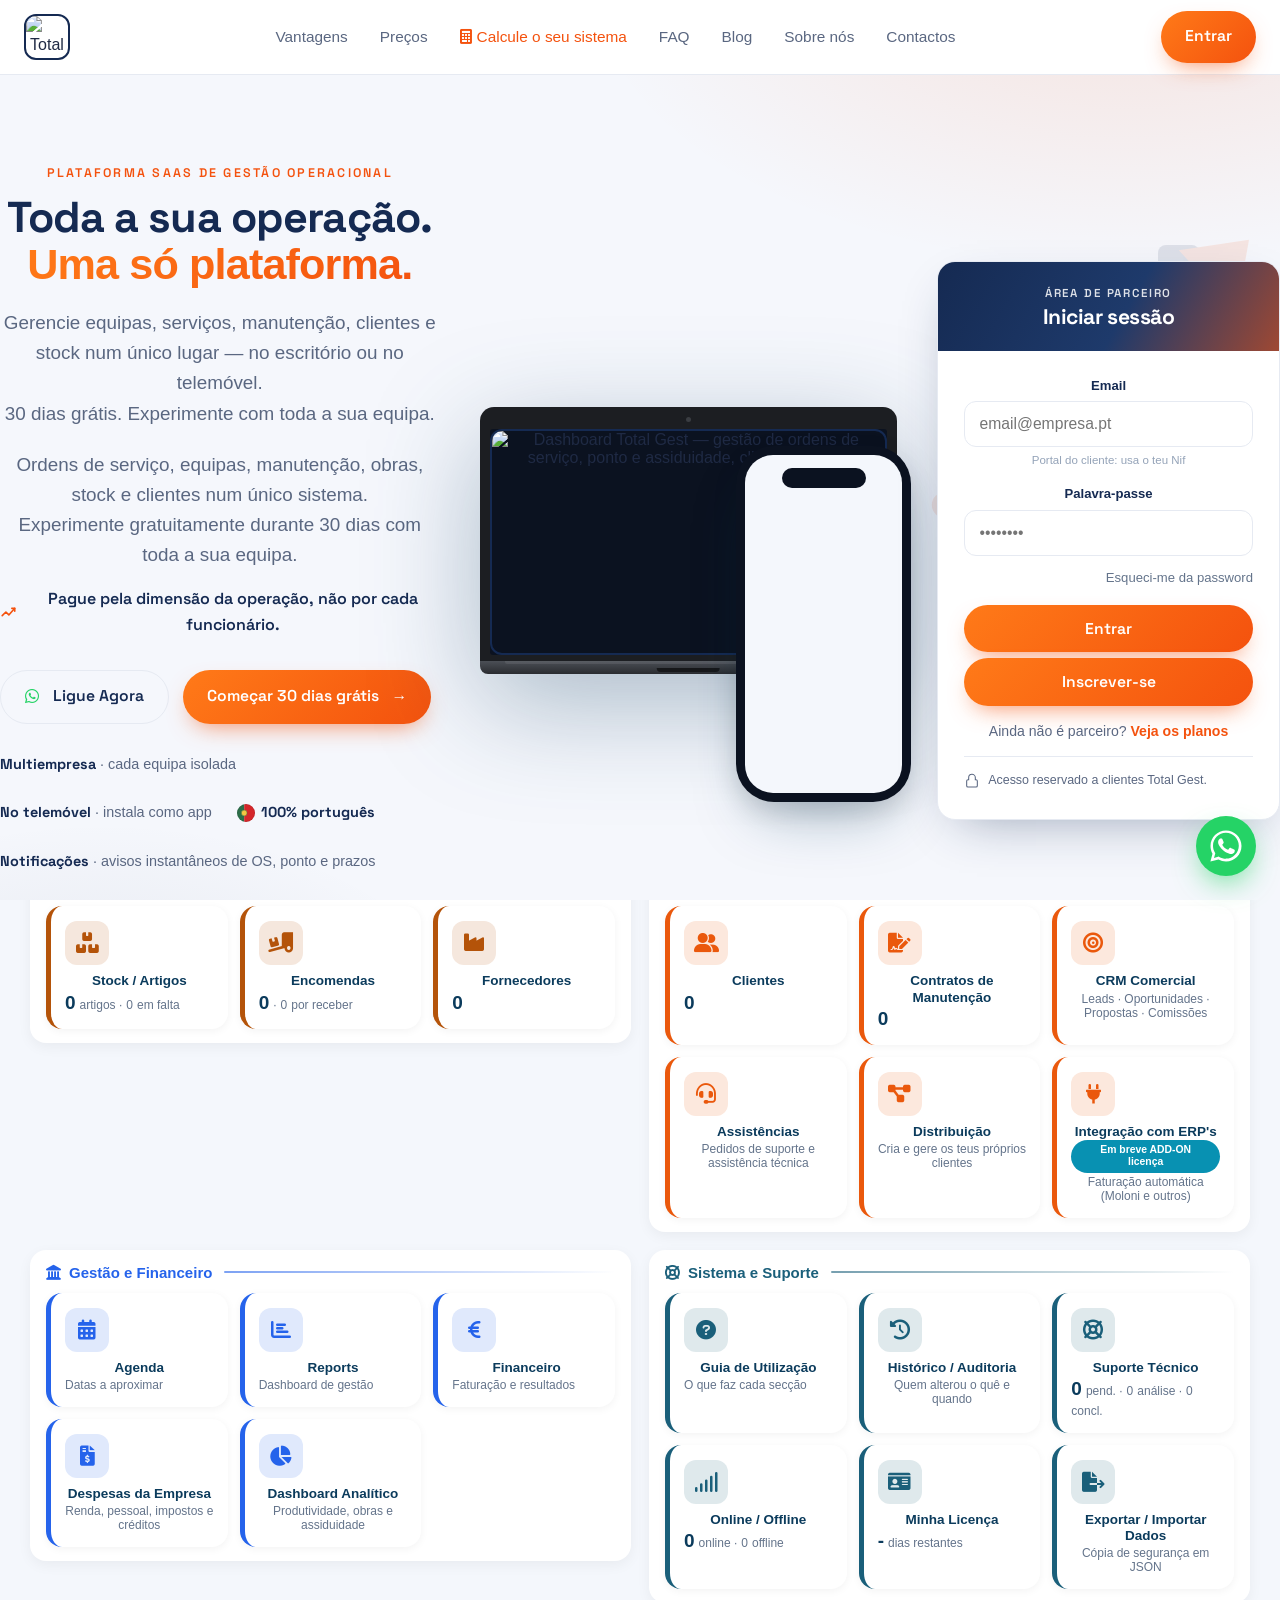
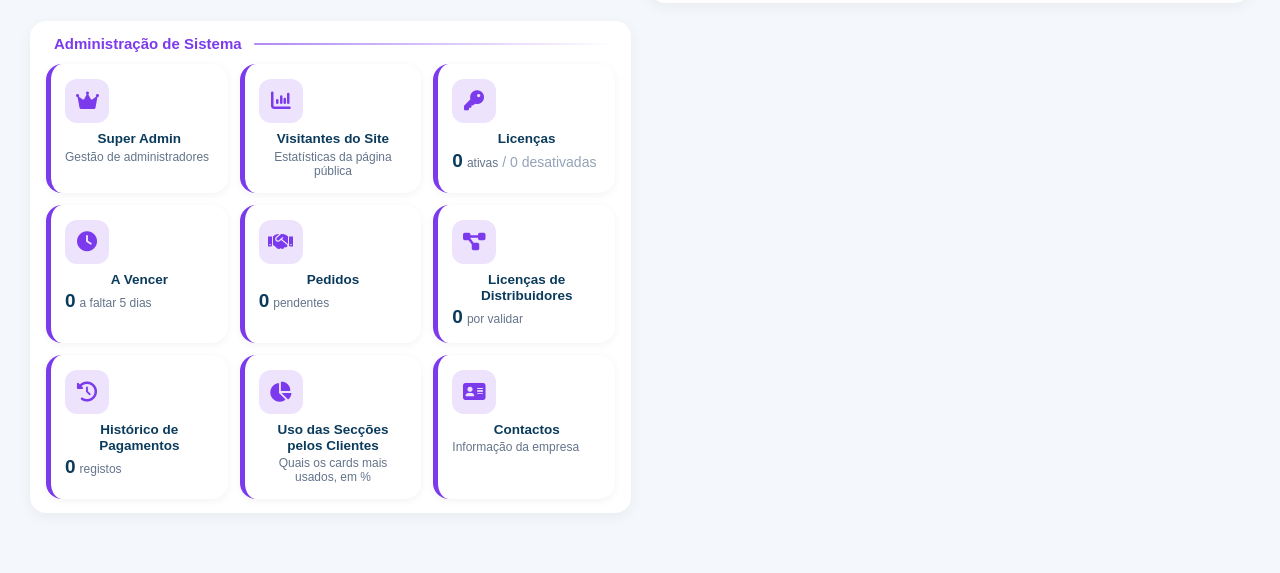
==== index.html @ 0ecab954 "Add files via upload" ====
<!DOCTYPE html>
<html lang="pt-PT">
<head>
    <meta charset="UTF-8" />
    <meta name="viewport" content="width=device-width, initial-scale=1.0, maximum-scale=1.0, viewport-fit=cover" />
    <title>Total Gest — Plataforma SaaS de Gestão Operacional | Field Service, Manutenção e CRM</title>
    <link rel="icon" type="image/png" href="[data-uri]">
    <meta name="description" content="Total Gest é a plataforma SaaS de gestão operacional feita para PME portuguesas de instalação, manutenção e assistência técnica: Field Service Management (ordens de serviço, agenda, GPS), manutenção de equipamentos, gestão de equipas, obras e stock, CRM comercial e Portal do Cliente — numa só plataforma, com preço por dimensão da operação, não por funcionário." />
    <meta name="robots" content="index, follow" />
    <meta name="author" content="Total Gest" />
    <link rel="canonical" href="https://www.totalgest.pt/" />

    <!-- Open Graph / Facebook, LinkedIn, WhatsApp -->
    <meta property="og:type" content="website" />
    <meta property="og:locale" content="pt_PT" />
    <meta property="og:url" content="https://www.totalgest.pt/" />
    <meta property="og:site_name" content="Total Gest" />
    <meta property="og:title" content="Total Gest — Plataforma SaaS de Gestão Operacional" />
    <meta property="og:description" content="Field Service Management, manutenção de equipamentos, equipas, obras e stock, CRM comercial e Portal do Cliente — 6 sistemas numa só plataforma. Pague pela dimensão da operação, não por cada funcionário." />
    <meta property="og:image" content="https://www.totalgest.pt/og-image.png" />
    <meta property="og:image:width" content="1200" />
    <meta property="og:image:height" content="630" />

    <!-- Twitter/X Card -->
    <meta name="twitter:card" content="summary_large_image" />
    <meta name="twitter:title" content="Total Gest — Plataforma SaaS de Gestão Operacional" />
    <meta name="twitter:description" content="Field Service, manutenção de equipamentos, equipas, obras e stock, CRM e Portal do Cliente — numa só plataforma. Pague pela dimensão da operação, não por cada funcionário." />
    <meta name="twitter:image" content="https://www.totalgest.pt/og-image.png" />

    <!-- Dados estruturados (Schema.org) para os motores de busca -->
    <script type="application/ld+json">
    {
        "@context": "https://schema.org",
        "@type": "SoftwareApplication",
        "name": "Total Gest",
        "applicationCategory": "BusinessApplication",
        "operatingSystem": "Web, Android, iOS",
        "description": "Software de gestão para empresas de instalação, segurança e manutenção: ordens de serviço, ponto e assiduidade, clientes e equipamentos, contratos de manutenção, gestão de frota e relatórios de especialidade SCIE.",
        "url": "https://www.totalgest.pt/",
        "offers": {
            "@type": "AggregateOffer",
            "priceCurrency": "EUR",
            "lowPrice": "0"
        },
        "inLanguage": "pt-PT"
    }
    </script>

    <!-- PWA (instalável no telemóvel) -->
    <link rel="manifest" href="manifest.json" />
    <meta name="theme-color" content="#152a52" />
    <meta name="mobile-web-app-capable" content="yes" />
    <meta name="apple-mobile-web-app-capable" content="yes" />
    <meta name="apple-mobile-web-app-status-bar-style" content="black-translucent" />
    <meta name="apple-mobile-web-app-title" content="Total Gest" />
    <link rel="apple-touch-icon" href="apple-touch-icon.png" />
    <link rel="stylesheet" href="https://cdnjs.cloudflare.com/ajax/libs/font-awesome/6.0.0-beta3/css/all.min.css" media="print" onload="this.media='all'" />
    <noscript><link rel="stylesheet" href="https://cdnjs.cloudflare.com/ajax/libs/font-awesome/6.0.0-beta3/css/all.min.css" /></noscript>
    <link rel="stylesheet" href="styles.css" />

<link rel="preconnect" href="https://fonts.googleapis.com"><link rel="preconnect" href="https://fonts.gstatic.com" crossorigin><link href="https://fonts.googleapis.com/css2?family=Space+Grotesk:wght@500;600;700&family=Inter:wght@400;500;600;700&family=JetBrains+Mono:wght@500;600;700&display=swap" rel="stylesheet">
<style>
    /* Reforço de contraste + acordeão para o menu lateral do layout "Total Gest Foco" —
       sobrepõe-se ao styles.css (não temos esse ficheiro aqui, por isso fica embutido). */
    #tgSidebarNav .tg-nav-item,
    #tgSidebarNav .tg-nav-grupo-btn {
        color: #1e293b !important;
        font-weight: 600 !important;
    }
    #tgSidebarNav .tg-nav-item i,
    #tgSidebarNav .tg-nav-grupo-btn i:not(.chev) {
        color: #334155 !important;
    }
    #tgSidebarNav .tg-nav-item.ativo,
    #tgSidebarNav .tg-nav-grupo-btn.ativo {
        color: #f4520e !important;
    }
    #tgSidebarNav .tg-nav-item.ativo i,
    #tgSidebarNav .tg-nav-grupo-btn.ativo i:not(.chev) {
        color: #f4520e !important;
    }
    #tgSidebarNav .tg-nav-grupo-btn { width: 100%; text-align: left; background: none; border: none; cursor: pointer; display: flex; align-items: center; gap: 10px; }
    #tgSidebarNav .tg-nav-grupo-btn .chev { margin-left: auto; font-size: .75rem; color: #94a3b8 !important; transition: transform .15s; }
    #tgSidebarNav .tg-nav-grupo-btn.aberto .chev { transform: rotate(90deg); }
    #tgSidebarNav .tg-nav-submenu {
        max-height: 0;
        overflow: hidden;
        transition: max-height .2s ease;
    }
    #tgSidebarNav .tg-nav-submenu.aberto { max-height: 800px; }
    #tgSidebarNav .tg-nav-submenu .tg-nav-item {
        padding-left: 34px !important;
        font-weight: 500 !important;
        font-size: .92em;
    }

    /* =====================================================================
       TOTAL GEST AURORA — layout moderno de raiz (terceira opção de layout)
       Paleta: fundo quase-preto com gradiente violeta→ciano, cartões em vidro
       fosco, acentos coloridos por grupo. Reutiliza a mesma estrutura de
       dados/menus do layout "Foco" — só muda a pele visual.
       ===================================================================== */
    body.tg-layout-aurora {
        --aur-bg: #0b0d17;
        --aur-bg2: #121524;
        --aur-card: rgba(255,255,255,.045);
        --aur-card-border: rgba(255,255,255,.09);
        --aur-texto: #e7e9f5;
        --aur-texto-soft: #9296b8;
        --aur-violeta: #7c5cff;
        --aur-ciano: #22d3ee;
        --aur-rosa: #ff5da2;
        --aur-laranja: #ff8a3d;
        --aur-verde: #34e3b4;
        background: var(--aur-bg) !important;
    }
    body.tg-layout-aurora #tgSidebar {
        background: linear-gradient(180deg, var(--aur-bg2), var(--aur-bg)) !important;
        border-right: 1px solid rgba(255,255,255,.06) !important;
    }
    body.tg-layout-aurora .tg-side-brand { border-bottom: 1px solid rgba(255,255,255,.06) !important; }
    body.tg-layout-aurora #tgSidebarToggle { color: var(--aur-texto-soft) !important; background: rgba(255,255,255,.06) !important; }
    body.tg-layout-aurora #tgSidebarNav .tg-nav-item,
    body.tg-layout-aurora #tgSidebarNav .tg-nav-grupo-btn {
        color: var(--aur-texto) !important;
        border-radius: 10px !important;
        margin: 2px 8px !important;
        transition: background .15s, color .15s;
    }
    body.tg-layout-aurora #tgSidebarNav .tg-nav-item i,
    body.tg-layout-aurora #tgSidebarNav .tg-nav-grupo-btn i:not(.chev) { color: var(--aur-texto-soft) !important; }
    body.tg-layout-aurora #tgSidebarNav .tg-nav-item:hover,
    body.tg-layout-aurora #tgSidebarNav .tg-nav-grupo-btn:hover { background: rgba(124,92,255,.12) !important; }
    body.tg-layout-aurora #tgSidebarNav .tg-nav-item.ativo,
    body.tg-layout-aurora #tgSidebarNav .tg-nav-grupo-btn.ativo {
        background: linear-gradient(90deg, rgba(124,92,255,.28), rgba(34,211,238,.14)) !important;
        color: #fff !important;
        box-shadow: inset 3px 0 0 var(--aur-ciano);
    }
    body.tg-layout-aurora #tgSidebarNav .tg-nav-item.ativo i,
    body.tg-layout-aurora #tgSidebarNav .tg-nav-grupo-btn.ativo i:not(.chev) { color: var(--aur-ciano) !important; }
    body.tg-layout-aurora #tgSidebarNav .tg-nav-group { color: var(--aur-texto-soft) !important; }
    body.tg-layout-aurora .tg-side-foot { color: var(--aur-texto-soft) !important; border-top: 1px solid rgba(255,255,255,.06) !important; }

    body.tg-layout-aurora .header {
        background: rgba(18,21,36,.7) !important;
        backdrop-filter: blur(14px);
        border-bottom: 1px solid rgba(255,255,255,.06) !important;
        color: var(--aur-texto) !important;
    }
    body.tg-layout-aurora #headerNomeEmpresa,
    body.tg-layout-aurora .tg-breadcrumb,
    body.tg-layout-aurora .header-title .sub { color: var(--aur-texto) !important; }
    body.tg-layout-aurora #userDisplay { color: var(--aur-texto) !important; }
    body.tg-layout-aurora .btn-sino { background: rgba(255,255,255,.07) !important; color: var(--aur-texto) !important; }

    body.tg-layout-aurora .cards-grid,
    body.tg-layout-aurora #tgHome { background: transparent !important; }
    body.tg-layout-aurora .grupo-header h3 { color: var(--aur-texto) !important; }
    body.tg-layout-aurora .grupo-header .linha { background: linear-gradient(90deg, var(--aur-violeta), transparent) !important; }
    body.tg-layout-aurora .card-principal {
        background: var(--aur-card) !important;
        border: 1px solid var(--aur-card-border) !important;
        border-radius: 18px !important;
        backdrop-filter: blur(10px);
        box-shadow: 0 8px 30px rgba(0,0,0,.25) !important;
        transition: transform .15s, border-color .15s, box-shadow .15s;
    }
    body.tg-layout-aurora .card-principal:hover {
        transform: translateY(-3px);
        border-color: rgba(124,92,255,.5) !important;
        box-shadow: 0 14px 36px rgba(124,92,255,.18) !important;
    }
    body.tg-layout-aurora .card-principal .info h3 { color: var(--aur-texto) !important; }
    body.tg-layout-aurora .card-principal .info p { color: var(--aur-texto-soft) !important; }
    body.tg-layout-aurora .card-principal .icon {
        background: linear-gradient(135deg, var(--aur-violeta), var(--aur-ciano)) !important;
        color: #fff !important;
        box-shadow: 0 6px 18px rgba(124,92,255,.35);
    }
    /* Cada grupo recebe um acento de cor diferente no ícone, para se distinguir de relance. */
    body.tg-layout-aurora .grupo-cards[data-grupo="equipa"] .card-principal .icon { background: linear-gradient(135deg, var(--aur-violeta), #a78bfa) !important; }
    body.tg-layout-aurora .grupo-cards[data-grupo="obras"] .card-principal .icon,
    body.tg-layout-aurora .grupo-cards[data-grupo="servicos"] .card-principal .icon { background: linear-gradient(135deg, var(--aur-ciano), #06b6d4) !important; }
    body.tg-layout-aurora .grupo-cards[data-grupo="frota"] .card-principal .icon { background: linear-gradient(135deg, var(--aur-laranja), #fbbf24) !important; }
    body.tg-layout-aurora .grupo-cards[data-grupo="armazem"] .card-principal .icon { background: linear-gradient(135deg, var(--aur-verde), #10b981) !important; }
    body.tg-layout-aurora .grupo-cards[data-grupo="comercial"] .card-principal .icon { background: linear-gradient(135deg, var(--aur-rosa), #f472b6) !important; }
    body.tg-layout-aurora .grupo-cards[data-grupo="sistema"] .card-principal .icon { background: linear-gradient(135deg, #64748b, #334155) !important; }
    body.tg-layout-aurora .card-principal .count { color: var(--aur-ciano) !important; }

    body.tg-layout-aurora .home-kpis > * {
        background: var(--aur-card) !important;
        border: 1px solid var(--aur-card-border) !important;
        border-radius: 16px !important;
        color: var(--aur-texto) !important;
        backdrop-filter: blur(10px);
    }
    body.tg-layout-aurora .section-container {
        background: var(--aur-card) !important;
        border: 1px solid var(--aur-card-border) !important;
        border-radius: 18px !important;
        color: var(--aur-texto) !important;
        backdrop-filter: blur(10px);
    }
    body.tg-layout-aurora .section-header h2 { color: var(--aur-texto) !important; }
    body.tg-layout-aurora table { color: var(--aur-texto) !important; }
    body.tg-layout-aurora th { color: var(--aur-texto-soft) !important; border-color: rgba(255,255,255,.08) !important; }
    body.tg-layout-aurora td { border-color: rgba(255,255,255,.06) !important; }
    body.tg-layout-aurora input, body.tg-layout-aurora select, body.tg-layout-aurora textarea {
        background: rgba(255,255,255,.05) !important;
        border: 1px solid rgba(255,255,255,.12) !important;
        color: var(--aur-texto) !important;
    }
    body.tg-layout-aurora .btn-primary,
    body.tg-layout-aurora .btn-orange {
        background: linear-gradient(135deg, var(--aur-violeta), var(--aur-ciano)) !important;
        border: none !important;
        box-shadow: 0 6px 18px rgba(124,92,255,.35) !important;
    }
</style>
</head>
<body>
<div id="tg-landing">
<a class="wa-float" href="https://wa.me/351939373322?text=Ol%C3%A1!%20Gostava%20de%20saber%20mais%20sobre%20o%20Total%20Gest." target="_blank" rel="noopener" aria-label="Falar no WhatsApp"><svg viewBox="0 0 32 32" fill="#fff"><path d="M16 .4C7.4.4.5 7.3.5 15.9c0 2.8.7 5.4 2 7.8L.4 31.6l8.1-2.1c2.3 1.2 4.8 1.9 7.5 1.9 8.6 0 15.5-6.9 15.5-15.5S24.6.4 16 .4zm0 28.3c-2.4 0-4.7-.6-6.7-1.8l-.5-.3-4.8 1.3 1.3-4.7-.3-.5c-1.3-2.1-2-4.5-2-7 0-7.1 5.8-12.9 12.9-12.9s12.9 5.8 12.9 12.9-5.8 12.9-12.9 12.9zm7.1-9.6c-.4-.2-2.3-1.1-2.6-1.3-.4-.1-.6-.2-.9.2-.3.4-1 1.3-1.2 1.5-.2.2-.4.3-.8.1-.4-.2-1.6-.6-3.1-1.9-1.1-1-1.9-2.3-2.1-2.7-.2-.4 0-.6.2-.8.2-.2.4-.4.6-.7.2-.2.3-.4.4-.7.1-.3.1-.5 0-.7-.1-.2-.9-2.2-1.3-3-.3-.8-.7-.7-.9-.7h-.8c-.3 0-.7.1-1.1.5-.4.4-1.4 1.4-1.4 3.4s1.5 3.9 1.7 4.2c.2.3 2.9 4.5 7.1 6.3 1 .4 1.8.7 2.4.9 1 .3 1.9.3 2.6.2.8-.1 2.3-1 2.6-1.9.3-.9.3-1.7.2-1.9-.1-.2-.3-.3-.7-.5z"/></svg></a>
<!-- NAV -->
<header class="nav">
  <div class="wrap nav-in">
    <a class="brand" href="#tg-top"><img id="tg-logo-master" src="logo-totalgest.png" alt="Total Gest" width="300" height="300" /></a>
    <nav class="nav-links">
      <a href="#tg-vantagens">Vantagens</a>
      <a href="#tg-precos">Preços</a>
      <a href="#" onclick="abrirWizardCalc();return false;" style="color:var(--orange);"><i class="fas fa-calculator" style="margin-right:5px;"></i>Calcule o seu sistema</a>
      <a href="#tg-faq">FAQ</a>
      <a href="/blog/">Blog</a>
      <a href="#tg-sobre">Sobre nós</a>
      <a href="#tg-contactos">Contactos</a>
    </nav>
    <div class="nav-cta">
      <a class="btn btn-orange" href="#tg-entrar">Entrar</a>
    </div>
  </div>
</header>

<!-- HERO -->
<section class="hero" id="tg-top" style="padding:0">
  <svg class="motif" viewBox="0 0 200 200" fill="none" aria-hidden="true">
    <rect x="78" y="96" width="16" height="54" rx="3" fill="#152a52"/>
    <rect x="104" y="74" width="16" height="76" rx="3" fill="#152a52"/>
    <rect x="130" y="50" width="16" height="100" rx="3" fill="#152a52"/>
    <path d="M48 150 C 80 150, 120 120, 158 60" stroke="#f4520e" stroke-width="10" stroke-linecap="round"/>
    <path d="M138 52 L165 48 L160 76 Z" fill="#f4520e"/>
  </svg>
  <div class="wrap hero-grid">
    <div>
      <span class="eyebrow" style="display:inline-block;margin-bottom:10px;">Plataforma SaaS de Gestão Operacional</span>
      <h1 style="font-size:clamp(1.8rem,3.6vw,2.7rem);">Toda a sua operação. <span class="accent">Uma só plataforma.</span></h1>
      <p class="lead">Gerencie equipas, serviços, manutenção, clientes e stock num único lugar — no escritório ou no telemóvel.<br>30 dias grátis. Experimente com toda a sua equipa.</p>
      <p class="lead">Ordens de serviço, equipas, manutenção, obras, stock e clientes num único sistema.<br>Experimente gratuitamente durante 30 dias com toda a sua equipa.</p>
      <div class="tagline">
        <svg viewBox="0 0 24 24" fill="none"><path d="M3 17l5-5 4 4 8-9" stroke="#f4520e" stroke-width="2.2" stroke-linecap="round" stroke-linejoin="round"/><path d="M16 7h4v4" stroke="#f4520e" stroke-width="2.2" stroke-linecap="round" stroke-linejoin="round"/></svg>
        Pague pela dimensão da operação, não por cada funcionário.
      </div>
      <div class="hero-cta">
        <a class="btn btn-ghost" href="https://wa.me/351939373322?text=Ol%C3%A1%2C%20quero%20saber%20mais%20sobre%20o%20Total%20Gest" target="_blank" rel="noopener" onclick="_tgRegistarEvento('clique_cta','whatsapp')"><i class="fab fa-whatsapp" style="color:#25D366;margin-right:6px;"></i> Ligue Agora</a>
        <a class="btn btn-orange" href="#" onclick="_tgRegistarEvento('clique_cta','hero');abrirModalSignup();return false;">Começar 30 dias grátis <span style="margin-left:4px;">→</span></a>
      </div>
      <div class="hero-trust">
        <span><b>Multiempresa</b> · cada equipa isolada</span>
        <span><b>No telemóvel</b> · instala como app</span>
        <span style="display:inline-flex;align-items:center;gap:6px;">
          <svg width="18" height="18" viewBox="0 0 20 20" style="flex-shrink:0;" aria-hidden="true">
            <defs><clipPath id="ptFlagClip"><circle cx="10" cy="10" r="10"/></clipPath></defs>
            <g clip-path="url(#ptFlagClip)">
              <rect x="0" y="0" width="8" height="20" fill="#2C6E49"/>
              <rect x="8" y="0" width="12" height="20" fill="#D4262A"/>
              <circle cx="8" cy="10" r="3.2" fill="#F4C542" stroke="#2C6E49" stroke-width=".5"/>
            </g>
            <circle cx="10" cy="10" r="9.6" fill="none" stroke="rgba(0,0,0,.12)" stroke-width=".8"/>
          </svg>
          <b>100% português</b>
        </span>
        <span><b>Notificações</b> · avisos instantâneos de OS, ponto e prazos</span>
        <span><b>Sem compromisso</b></span>
        <span><b>Sem cartão de crédito</b></span>
      </div>
    </div>

    <!-- MOCKUP: desktop + telemóvel sobreposto -->
    <div class="stage-mockup-wrap">
      <div class="mac-mockup">
        <div class="mac-screen-bezel">
          <div class="mac-camera"></div>
          <div class="mac-screen">
            <img src="dashboard-mockup.jpg" alt="Dashboard Total Gest — gestão de ordens de serviço, ponto e assiduidade, clientes e SCIE" width="1800" height="1015" fetchpriority="high" style="width:100%;height:auto;display:block;" />
          </div>
        </div>
        <div class="mac-base"></div>
      </div>
      <div class="phone-mockup-wrap">
        <div class="phone-mockup">
          <div class="phone-screen">
            <img src="hero-demo-mobile.jpg" alt="Total Gest — app de gestão para equipas técnicas, ecrã 'O Meu Dia'" title="Total Gest — app de gestão para equipas técnicas" width="320" height="693" fetchpriority="high" style="width:100%;height:100%;object-fit:cover;display:block;" onerror="this.parentElement.classList.add('img-fallback');this.remove();" />
          </div>
        </div>
      </div>
    </div>

    <!-- LOGIN CARD -->
    <form class="login-card" id="tg-entrar" onsubmit="return loginLanding(event)">
      <div class="login-head">
        <div class="k">Área de parceiro</div>
        <h3>Iniciar sessão</h3>
      </div>
      <div class="login-body">
        <div class="field">
          <label for="loginEmail">Email</label>
          <input id="landEmail" type="text" placeholder="email@empresa.pt" autocomplete="off" required />
          <div style="font-size:.72rem;color:#94a3b8;margin-top:4px;">Portal do cliente: usa o teu Nif</div>
        </div>
        <div class="field">
          <label for="loginSenha">Palavra-passe</label>
          <input id="landSenha" type="password" placeholder="••••••••" autocomplete="current-password" required />
        </div>
        <div style="text-align:right;margin:-6px 0 10px;">
          <a href="#" onclick="esqueciPassword(); return false;" style="font-size:.82rem;color:#64748b;">Esqueci-me da password</a>
        </div>
        <button class="btn btn-orange" type="submit">Entrar</button>
        <button type="button" class="btn btn-orange" onclick="_tgRegistarEvento('clique_cta','login_card');abrirModalSignup();">Inscrever-se</button>
        <p class="login-foot">Ainda não é parceiro? <a href="#tg-precos">Veja os planos</a></p>
        <div class="login-note">
          <svg viewBox="0 0 24 24" fill="none" width="16" height="16"><path d="M12 2a5 5 0 00-5 5v3H6a2 2 0 00-2 2v7a2 2 0 002 2h12a2 2 0 002-2v-7a2 2 0 00-2-2h-1V7a5 5 0 00-5-5z" stroke="#5a6781" stroke-width="1.6"/></svg>
          Acesso reservado a clientes Total Gest.
        </div>
      </div>
    </form>
  </div>

</section>

<!-- CLIENTES -->
<section class="clientes-strip">
  <div class="wrap">
    <h3>Os nossos clientes — <span>mais de 50 empresas</span> confiam na Total Gest</h3>
    <div class="clientes-track-wrap">
      <div class="clientes-track">
        <div class="cliente-logo"><img src="cliente-logo-1.jpg" alt="BM Soluções de Segurança" width="84" height="84" loading="lazy" /></div>
        <div class="cliente-logo"><img src="cliente-logo-2.jpeg" alt="Bernardino Sousa Dias" width="84" height="84" loading="lazy" /></div>
        <div class="cliente-logo"><img src="cliente-logo-3.jpeg" alt="B.F.J. Climatização e Energias" width="84" height="84" loading="lazy" /></div>
        <div class="cliente-logo"><img src="cliente-logo-4.jpg" alt="Prime Segurança Ativa" width="84" height="84" loading="lazy" /></div>
        <div class="cliente-logo"><img src="cliente-logo-5.png" alt="Sentinel Generation" width="84" height="84" loading="lazy" /></div>
        <div class="cliente-logo"><img src="cliente-logo-6.png" alt="Kfogo Sistemas de Protecção e Segurança" width="84" height="84" loading="lazy" /></div>
        <div class="cliente-logo"><img src="cliente-logo-7.jpeg" alt="VR Alarmes" width="84" height="84" loading="lazy" /></div>
        <div class="cliente-logo"><img src="cliente-logo-8.png" alt="Electro Smart" width="84" height="84" loading="lazy" /></div>
        <div class="cliente-logo"><img src="cliente-logo-9.jpeg" alt="MPL StopFire" width="84" height="84" loading="lazy" /></div>
        <div class="cliente-logo"><img src="cliente-logo-10.jpg" alt="Dainec Eletricidade e Construção" width="84" height="84" loading="lazy" /></div>
        <!-- duplicado para loop contínuo -->
        <div class="cliente-logo"><img src="cliente-logo-1.jpg" alt="BM Soluções de Segurança" width="84" height="84" loading="lazy" /></div>
        <div class="cliente-logo"><img src="cliente-logo-2.jpeg" alt="Bernardino Sousa Dias" width="84" height="84" loading="lazy" /></div>
        <div class="cliente-logo"><img src="cliente-logo-3.jpeg" alt="B.F.J. Climatização e Energias" width="84" height="84" loading="lazy" /></div>
        <div class="cliente-logo"><img src="cliente-logo-4.jpg" alt="Prime Segurança Ativa" width="84" height="84" loading="lazy" /></div>
        <div class="cliente-logo"><img src="cliente-logo-5.png" alt="Sentinel Generation" width="84" height="84" loading="lazy" /></div>
        <div class="cliente-logo"><img src="cliente-logo-6.png" alt="Kfogo Sistemas de Protecção e Segurança" width="84" height="84" loading="lazy" /></div>
        <div class="cliente-logo"><img src="cliente-logo-7.jpeg" alt="VR Alarmes" width="84" height="84" loading="lazy" /></div>
        <div class="cliente-logo"><img src="cliente-logo-8.png" alt="Electro Smart" width="84" height="84" loading="lazy" /></div>
        <div class="cliente-logo"><img src="cliente-logo-9.jpeg" alt="MPL StopFire" width="84" height="84" loading="lazy" /></div>
        <div class="cliente-logo"><img src="cliente-logo-10.jpg" alt="Dainec Eletricidade e Construção" width="84" height="84" loading="lazy" /></div>
      </div>
    </div>
  </div>
</section>

<!-- VANTAGENS -->
<section id="tg-vantagens">
  <div class="wrap">
    <div class="sec-head">
      <span class="eyebrow">6 sistemas, 1 plataforma</span>
      <h2>Substitui o que hoje está espalhado por várias ferramentas</h2>
      <p>Field Service, manutenção de equipamentos, equipas no terreno, obras e stock, CRM comercial e portal do cliente — tudo já ligado entre si, sem exportações nem duplo trabalho.</p>
    </div>
    <div class="feat-grid" style="margin-bottom:52px;">
      <div class="feat">
        <div class="ic"><svg viewBox="0 0 24 24" fill="none"><rect x="4" y="3" width="16" height="18" rx="2" stroke="currentColor" stroke-width="2"/><path d="M8 8h8M8 12h8M8 16h5" stroke="currentColor" stroke-width="2" stroke-linecap="round"/></svg></div>
        <h3>Field Service (FSM)</h3>
        <p>Ordens de serviço, técnicos, agenda, GPS, geofence e folhas de obra.</p>
      </div>
      <div class="feat">
        <div class="ic"><svg viewBox="0 0 24 24" fill="none"><path d="M9 12l2 2 4-4" stroke="currentColor" stroke-width="2" stroke-linecap="round" stroke-linejoin="round"/><path d="M12 3l7 3v5c0 4.5-3 8-7 10-4-2-7-5.5-7-10V6l7-3z" stroke="currentColor" stroke-width="2" stroke-linejoin="round"/></svg></div>
        <h3>Manutenção (CMMS)</h3>
        <p>Equipamentos, contratos, periodicidades, manutenção e alertas de renovação.</p>
      </div>
      <div class="feat">
        <div class="ic"><svg viewBox="0 0 24 24" fill="none"><path d="M12 8v4l3 2" stroke="currentColor" stroke-width="2" stroke-linecap="round"/><circle cx="12" cy="12" r="9" stroke="currentColor" stroke-width="2"/></svg></div>
        <h3>Gestão de equipas</h3>
        <p>Funcionários, permissões por papel, assiduidade e localização em tempo real.</p>
      </div>
      <div class="feat">
        <div class="ic"><svg viewBox="0 0 24 24" fill="none"><path d="M3 13l2-5a2 2 0 012-1.5h10A2 2 0 0119 8l2 5v5a1 1 0 01-1 1h-1a1 1 0 01-1-1v-1H6v1a1 1 0 01-1 1H4a1 1 0 01-1-1v-5z" stroke="currentColor" stroke-width="2" stroke-linejoin="round"/><circle cx="7" cy="14" r="1.3" fill="currentColor"/><circle cx="17" cy="14" r="1.3" fill="currentColor"/></svg></div>
        <h3>Obras e stock</h3>
        <p>Materiais, armazéns, fornecedores, obras e autos de medição.</p>
      </div>
      <div class="feat">
        <div class="ic"><svg viewBox="0 0 24 24" fill="none"><circle cx="12" cy="12" r="8" stroke="currentColor" stroke-width="2"/><circle cx="12" cy="12" r="4" stroke="currentColor" stroke-width="2"/><circle cx="12" cy="12" r="0.8" fill="currentColor"/></svg></div>
        <h3>CRM comercial</h3>
        <p>Leads, propostas, vendedores, comissões e acompanhamento do negócio.</p>
      </div>
      <div class="feat">
        <div class="ic"><svg viewBox="0 0 24 24" fill="none"><circle cx="9" cy="8" r="3.2" stroke="currentColor" stroke-width="2"/><path d="M3.5 19a5.5 5.5 0 0111 0M16 11a3 3 0 100-6M21 19a5 5 0 00-7-4.6" stroke="currentColor" stroke-width="2" stroke-linecap="round"/></svg></div>
        <h3>Customer Service / Portal</h3>
        <p>Portal do Cliente e Total Gest Assist, com pedidos de assistência e SLA.</p>
      </div>
    </div>

    <div class="sec-head">
      <span class="eyebrow">Vantagens</span>
      <h2>Tudo o que uma equipa no terreno precisa</h2>
      <p>Deixe as folhas de cálculo e os grupos de WhatsApp. Centralize a operação e veja os números a crescer.</p>
    </div>
    <div class="feat-grid">
      <div class="feat">
        <div class="ic"><svg viewBox="0 0 24 24" fill="none"><path d="M12 8v4l3 2" stroke="currentColor" stroke-width="2" stroke-linecap="round"/><circle cx="12" cy="12" r="9" stroke="currentColor" stroke-width="2"/></svg></div>
        <h3>Ponto e assiduidade</h3>
        <p>Picar entrada e saída com a obra ou cliente, foto opcional e registo do dia, direto do telemóvel.</p>
      </div>
      <div class="feat">
        <div class="ic"><svg viewBox="0 0 24 24" fill="none"><rect x="4" y="3" width="16" height="18" rx="2" stroke="currentColor" stroke-width="2"/><path d="M8 8h8M8 12h8M8 16h5" stroke="currentColor" stroke-width="2" stroke-linecap="round"/></svg></div>
        <h3>Ordens de serviço</h3>
        <p>Crie, atribua e acompanhe OS e folhas de obra, com estados e histórico por cliente.</p>
      </div>
      <div class="feat">
        <div class="ic"><svg viewBox="0 0 24 24" fill="none"><circle cx="9" cy="8" r="3.2" stroke="currentColor" stroke-width="2"/><path d="M3.5 19a5.5 5.5 0 0111 0M16 11a3 3 0 100-6M21 19a5 5 0 00-7-4.6" stroke="currentColor" stroke-width="2" stroke-linecap="round"/></svg></div>
        <h3>Clientes e equipamentos</h3>
        <p>Ficha de cada cliente, equipamentos instalados e locais — tudo à mão de um toque.</p>
      </div>
      <div class="feat">
        <div class="ic"><svg viewBox="0 0 24 24" fill="none"><path d="M3 13l2-5a2 2 0 012-1.5h10A2 2 0 0119 8l2 5v5a1 1 0 01-1 1h-1a1 1 0 01-1-1v-1H6v1a1 1 0 01-1 1H4a1 1 0 01-1-1v-5z" stroke="currentColor" stroke-width="2" stroke-linejoin="round"/><circle cx="7" cy="14" r="1.3" fill="currentColor"/><circle cx="17" cy="14" r="1.3" fill="currentColor"/></svg></div>
        <h3>Gestão de frota</h3>
        <p>Viaturas, documentos, intervenções e sinistros. Saiba quem conduz o quê e o que está por renovar.</p>
      </div>
      <div class="feat">
        <div class="ic"><svg viewBox="0 0 24 24" fill="none"><path d="M9 12l2 2 4-4" stroke="currentColor" stroke-width="2" stroke-linecap="round" stroke-linejoin="round"/><path d="M12 3l7 3v5c0 4.5-3 8-7 10-4-2-7-5.5-7-10V6l7-3z" stroke="currentColor" stroke-width="2" stroke-linejoin="round"/></svg></div>
        <h3>Contratos de manutenção</h3>
        <p>Contratos, equipamentos e inspeções com avisos do que está a vencer. Nunca perca uma renovação.</p>
      </div>
      <div class="feat">
        <div class="ic"><svg viewBox="0 0 24 24" fill="none"><path d="M12 22c4.4 0 7.5-3 7.5-6.8 0-2.7-1.3-4.6-2.6-6.2-.3-.4-.9-.2-.9.3.1 1.8-.6 2.9-1.3 3.5-.2.2-.5 0-.5-.3.3-3.6-1.2-6.9-3.7-9-.3-.3-.8 0-.7.4.7 2.7-.2 4.6-1.4 6.2C7 11 5.5 12.6 5.5 15.2 5.5 19 8.6 22 12 22z" fill="currentColor"/></svg></div>
        <h3>SCIE · Segurança Contra Incêndio</h3>
        <p>Relatórios de especialidade (Extintores, Bocas de Incêndio, Central de Incêndio, Central de Monóxido, Iluminação de Emergência e Portas Corta-Fogo).</p>
      </div>
      <div class="feat">
        <div class="ic"><svg viewBox="0 0 24 24" fill="none"><path d="M4 19V5M4 19h16M8 16V9M13 16v-4M18 16V7" stroke="currentColor" stroke-width="2" stroke-linecap="round"/></svg></div>
        <h3>Relatórios e receita</h3>
        <p>Resumo por empresa, licenças e receita total. Decida com números, não com suposições.</p>
      </div>
    </div>
  </div>
</section>

<!-- PREÇOS -->
<section id="tg-precos" class="soft">
  <div class="wrap">
    <div class="sec-head">
      <span class="eyebrow">Preços</span>
      <h2>Planos por dimensão da equipa</h2>
      <p>Escolha o plano pelo número de funcionários. Sem fidelização — mude quando precisar.</p>
      <div class="toggle" id="tg-billing">
        <button class="on" data-mode="mensal">Mensal</button>
        <button data-mode="anual">Anual <span class="save">−10%</span></button>
      </div>
    </div>

    <div class="tg-calc" id="tg-calc">
      <div class="tg-calc-head">
        <h3><i class="fas fa-calculator" style="color:var(--orange);"></i> Quanto está a perder em Excel, WhatsApp, folhas soltas e registos perdidos?</h3>
        <p>Some o que já gasta hoje em tempo administrativo e deslocações a mais — e veja a poupança real ao centralizar tudo numa só plataforma.</p>
      </div>
      <div class="tg-calc-grid">
        <div class="tg-calc-inputs">
          <div class="tg-calc-field">
            <label for="tgc_func">Nº de técnicos/funcionários</label>
            <input type="number" id="tgc_func" min="1" value="10" oninput="tgCalcularPoupanca()" />
          </div>
          <div class="tg-calc-field">
            <label for="tgc_horas">Horas/semana perdidas por pessoa em papel, Excel, WhatsApp, folhas soltas e registos perdidos <span class="tgc-hint">(a organizar o dia, confirmar moradas, atualizar folhas, procurar informação que se perdeu...)</span></label>
            <input type="range" id="tgc_horas" min="0.5" max="8" step="0.5" value="3" oninput="tgCalcularPoupanca()" />
            <div class="tgc-range-val"><span id="tgc_horas_val">3</span>h/semana</div>
          </div>
          <div class="tg-calc-field">
            <label for="tgc_custo">Custo médio por hora de mão de obra (€)</label>
            <input type="number" id="tgc_custo" min="1" step="0.5" value="12" oninput="tgCalcularPoupanca()" />
          </div>
        </div>
        <div class="tg-calc-result">
          <div class="tgc-result-label">Poupança estimada por mês</div>
          <div class="tgc-result-valor" id="tgc_resultado_mes">0 €</div>
          <div class="tgc-result-sub" id="tgc_resultado_ano">0 € por ano</div>
          <div class="tgc-result-plano" id="tgc_plano_sugerido"></div>
          <a class="btn btn-orange" href="#" onclick="_tgRegistarEvento('clique_cta','secundario');abrirModalSignup();return false;" style="margin-top:14px;display:inline-block;">Começar Agora →</a>
        </div>
      </div>
      <p class="tgc-disclaimer">Estimativa simples, baseada só nas horas administrativas que indicou — a poupança real também inclui menos deslocações a mais, menos erros de faturação e menos tempo à procura de informação dispersa.</p>
    </div>

    <div class="price-grid">
      <div class="plan">
        <div class="tier">5 funcionários</div>
        <div class="who">Equipas pequenas</div>
        <div class="amt" data-m="29,99 €" data-a="323,89 €">29,99 €</div>
        <div class="per" data-m="por mês · c/ IVA" data-a="por ano · c/ IVA">por mês · c/ IVA</div>
        <div class="yr" data-m="" data-a="≈ 26,99 €/mês">&nbsp;</div>
        <a class="btn btn-ghost" href="#tg-entrar">Começar</a>
      </div>
      <div class="plan">
        <div class="tier">10 funcionários</div>
        <div class="who">Em crescimento</div>
        <div class="amt" data-m="34,99 €" data-a="377,89 €">34,99 €</div>
        <div class="per" data-m="por mês · c/ IVA" data-a="por ano · c/ IVA">por mês · c/ IVA</div>
        <div class="yr" data-m="" data-a="≈ 31,49 €/mês">&nbsp;</div>
        <a class="btn btn-ghost" href="#tg-entrar">Começar</a>
      </div>
      <div class="plan feature">
        <span class="badge">Mais popular</span>
        <div class="tier">25 funcionários</div>
        <div class="who">PME estabelecida</div>
        <div class="amt" data-m="39,99 €" data-a="431,89 €">39,99 €</div>
        <div class="per" data-m="por mês · c/ IVA" data-a="por ano · c/ IVA">por mês · c/ IVA</div>
        <div class="yr" data-m="" data-a="≈ 35,99 €/mês">&nbsp;</div>
        <a class="btn btn-orange" href="#tg-entrar">Começar</a>
      </div>
      <div class="plan">
        <div class="tier">50 funcionários</div>
        <div class="who">Operação alargada</div>
        <div class="amt" data-m="59,99 €" data-a="647,89 €">59,99 €</div>
        <div class="per" data-m="por mês · c/ IVA" data-a="por ano · c/ IVA">por mês · c/ IVA</div>
        <div class="yr" data-m="" data-a="≈ 53,99 €/mês">&nbsp;</div>
        <a class="btn btn-ghost" href="#tg-entrar">Começar</a>
      </div>
      <div class="plan">
        <div class="tier">100 funcionários</div>
        <div class="who">Grandes equipas</div>
        <div class="amt" data-m="89,99 €" data-a="971,89 €">89,99 €</div>
        <div class="per" data-m="por mês · c/ IVA" data-a="por ano · c/ IVA">por mês · c/ IVA</div>
        <div class="yr" data-m="" data-a="≈ 80,99 €/mês">&nbsp;</div>
        <a class="btn btn-ghost" href="#tg-entrar">Começar</a>
      </div>
    </div>

    <div class="addons">
      <div class="addon" onclick="abrirDetalheAddon(this)" tabindex="0" role="button">
        <div class="ic"><svg viewBox="0 0 24 24" fill="none"><path d="M3 13l2-5a2 2 0 012-1.5h10A2 2 0 0119 8l2 5v5a1 1 0 01-1 1h-1a1 1 0 01-1-1v-1H6v1a1 1 0 01-1 1H4a1 1 0 01-1-1v-5z" stroke="currentColor" stroke-width="2" stroke-linejoin="round"/><circle cx="7" cy="14" r="1.3" fill="currentColor"/><circle cx="17" cy="14" r="1.3" fill="currentColor"/></svg></div>
        <div>
          <h3>Add-on · Frota</h3>
          <p>Viaturas, documentos e intervenções.</p>
        </div>
        <div class="pa"><div class="m" data-m="9,99 €" data-a="107,89 €">9,99 €</div><div class="y" data-m="por mês · c/ IVA" data-a="por ano · c/ IVA">por mês · c/ IVA</div></div>
      </div>
      <div class="addon" onclick="abrirDetalheAddon(this)" tabindex="0" role="button">
        <div class="ic"><svg viewBox="0 0 24 24" fill="none"><path d="M9 12l2 2 4-4" stroke="currentColor" stroke-width="2" stroke-linecap="round" stroke-linejoin="round"/><path d="M12 3l7 3v5c0 4.5-3 8-7 10-4-2-7-5.5-7-10V6l7-3z" stroke="currentColor" stroke-width="2" stroke-linejoin="round"/></svg></div>
        <div>
          <h3>Add-on · Contratos de Manutenção / SCIE</h3>
          <p>Contratos, inspeções, avisos de validade e relatórios de especialidade (REX, RBI, RSI, RCM, RIE, RCP, CCTV, Intrusão).</p>
        </div>
        <div class="pa"><div class="m" data-m="14,99 €" data-a="161,89 €">14,99 €</div><div class="y" data-m="por mês · c/ IVA" data-a="por ano · c/ IVA">por mês · c/ IVA</div></div>
      </div>
      <div class="addon" onclick="abrirDetalheAddon(this)" tabindex="0" role="button">
        <div class="ic"><svg viewBox="0 0 24 24" fill="none"><path d="M3 9l9-5 9 5v10a1 1 0 01-1 1h-4v-6H8v6H4a1 1 0 01-1-1V9z" stroke="currentColor" stroke-width="2" stroke-linejoin="round"/><path d="M3 9h18" stroke="currentColor" stroke-width="2"/></svg></div>
        <div>
          <h3>Add-on · Armazém / Stock / Gestão de Obras</h3>
          <p>Artigos, fornecedores, obras, encomendas e planos de materiais.</p>
        </div>
        <div class="pa"><div class="m" data-m="9,99 €" data-a="107,89 €">9,99 €</div><div class="y" data-m="por mês · c/ IVA" data-a="por ano · c/ IVA">por mês · c/ IVA</div></div>
      </div>
      <div class="addon" onclick="abrirDetalheAddon(this)" tabindex="0" role="button">
        <div class="ic"><svg viewBox="0 0 24 24" fill="none"><circle cx="12" cy="12" r="8" stroke="currentColor" stroke-width="2"/><circle cx="12" cy="12" r="4" stroke="currentColor" stroke-width="2"/><circle cx="12" cy="12" r="0.8" fill="currentColor"/></svg></div>
        <div>
          <h3>Add-on · CRM Comercial + Assist</h3>
          <p>Gestão comercial completa: leads, propostas/orçamentos, comissões e mapa de visitas, com conversão automática em cliente assim que um negócio é fechado — mais o Total Gest Assist (pedidos de assistência técnica com criação direta de Ordens de Serviço).</p>
        </div>
        <div class="pa"><div class="m" data-m="19,99 €" data-a="215,89 €">19,99 €</div><div class="y" data-m="por mês · c/ IVA" data-a="por ano · c/ IVA">por mês · c/ IVA</div></div>
      </div>
      <div class="addon" style="opacity:.85;display:none;" onclick="abrirDetalheAddon(this)" tabindex="0" role="button">
        <div class="ic"><svg viewBox="0 0 24 24" fill="none"><path d="M9 7L4 12l5 5M15 7l5 5-5 5M13 4l-2 16" stroke="currentColor" stroke-width="2" stroke-linecap="round" stroke-linejoin="round"/></svg></div>
        <div>
          <h3>Add-on · Integração com ERP's <span style="background:#0891b2;color:#fff;font-size:.7rem;padding:2px 8px;border-radius:100px;margin-left:6px;">Em breve</span></h3>
          <p>Emissão automática de faturas na Moloni (e futuramente noutros ERPs) diretamente a partir das Ordens de Serviço concluídas.</p>
        </div>
        <div class="pa"><div class="m" data-m="29,99 €" data-a="323,89 €">29,99 €</div><div class="y" data-m="por mês · c/ IVA" data-a="por ano · c/ IVA">por mês · c/ IVA</div></div>
      </div>
    </div>
    <p class="price-foot">Todos os preços incluem IVA à taxa legal em vigor. O plano anual já inclui 10% de desconto. Pagamento por transferência bancária, com ativação após confirmação.</p>
  </div>
</section>

<!-- SOBRE -->
<section id="tg-sobre">
  <div class="wrap about-grid">
    <div class="stk">
      <span class="eyebrow">Sobre nós</span>
      <h2 style="font-size:clamp(1.8rem,3.4vw,2.6rem);font-weight:700;margin:.6rem 0 1.4rem">Quem somos</h2>
      <h3>Uma plataforma portuguesa, feita para o terreno</h3>
      <p>A Total Gest nasceu da experiência de quem gere equipas técnicas no dia a dia, em Portugal — instaladores, manutenções e serviços ao cliente. Conhecemos a confusão de papéis, mensagens soltas e folhas de cálculo, e construímos a ferramenta que faltava às PME portuguesas de instalação e manutenção.</p>
      <h3>O que fazemos</h3>
      <p>Reunimos num só sistema o ponto dos funcionários, as ordens de serviço, os clientes e equipamentos, a frota e os contratos de manutenção. Cada empresa portuguesa tem o seu espaço, isolado e seguro, com acesso por níveis (administrador, encarregado e funcionário) e disponível no computador ou no telemóvel.</p>
    </div>
    <div class="about-card">
      <div class="glow"></div>
      <h3>Porquê a Total Gest</h3>
      <ul>
        <li><svg viewBox="0 0 24 24" fill="none"><path d="M5 13l4 4L19 7" stroke="currentColor" stroke-width="2.4" stroke-linecap="round" stroke-linejoin="round"/></svg> Tudo num só lugar, em tempo real</li>
        <li><svg viewBox="0 0 24 24" fill="none"><path d="M5 13l4 4L19 7" stroke="currentColor" stroke-width="2.4" stroke-linecap="round" stroke-linejoin="round"/></svg> Cada empresa com dados isolados e seguros</li>
        <li><svg viewBox="0 0 24 24" fill="none"><path d="M5 13l4 4L19 7" stroke="currentColor" stroke-width="2.4" stroke-linecap="round" stroke-linejoin="round"/></svg> Acessos por nível: admin, encarregado, funcionário</li>
        <li><svg viewBox="0 0 24 24" fill="none"><path d="M5 13l4 4L19 7" stroke="currentColor" stroke-width="2.4" stroke-linecap="round" stroke-linejoin="round"/></svg> Funciona no telemóvel, instalável como app</li>
        <li><svg viewBox="0 0 24 24" fill="none"><path d="M5 13l4 4L19 7" stroke="currentColor" stroke-width="2.4" stroke-linecap="round" stroke-linejoin="round"/></svg> Avisos de licenças e renovações automáticos</li>
        <li><svg viewBox="0 0 24 24" fill="none"><path d="M5 13l4 4L19 7" stroke="currentColor" stroke-width="2.4" stroke-linecap="round" stroke-linejoin="round"/></svg> Suporte e faturação em português</li>
      </ul>
    </div>
  </div>
</section>

<!-- FAQ -->
<section id="tg-faq" style="padding-top:0">
  <div class="wrap">
    <span class="eyebrow">Perguntas frequentes</span>
    <h2 style="margin:.6rem 0 1.6rem;">Dúvidas comuns sobre a Total Gest</h2>
    <div style="display:flex;flex-direction:column;gap:10px;max-width:820px;">
      <details style="background:#fff;border:1px solid #e2e8f0;border-radius:12px;padding:16px 20px;">
        <summary style="cursor:pointer;font-weight:700;color:#152a52;">A Total Gest serve para que tipo de empresas?</summary>
        <p style="margin:10px 0 0;color:#475569;">Foi feita para PME portuguesas de instalação, manutenção e assistência técnica — segurança e alarmes, AVAC, elevadores, elétricas, SCIE (extintores, bocas de incêndio, deteção de incêndio), equipas de field service em geral. Se a sua equipa se desloca a clientes e precisa de gerir ordens de serviço, técnicos e equipamentos, a plataforma foi pensada para si.</p>
      </details>
      <details style="background:#fff;border:1px solid #e2e8f0;border-radius:12px;padding:16px 20px;">
        <summary style="cursor:pointer;font-weight:700;color:#152a52;">Como funciona o preço? É por funcionário?</summary>
        <p style="margin:10px 0 0;color:#475569;">Não. Ao contrário da maioria do software de gestão, a Total Gest cobra pela dimensão da operação (nº de funcionários incluídos no plano escolhido), não por cada utilizador adicional que ligue à conta — não paga mais por cada técnico que acede à app.</p>
      </details>
      <details style="background:#fff;border:1px solid #e2e8f0;border-radius:12px;padding:16px 20px;">
        <summary style="cursor:pointer;font-weight:700;color:#152a52;">Consigo experimentar antes de pagar?</summary>
        <p style="margin:10px 0 0;color:#475569;">Sim — 30 dias de teste gratuito, sem cartão de crédito, ativado em poucos minutos. Dá para explorar as ordens de serviço, o ponto, os clientes e equipamentos, e os restantes módulos com dados reais da sua empresa antes de decidir.</p>
      </details>
      <details style="background:#fff;border:1px solid #e2e8f0;border-radius:12px;padding:16px 20px;">
        <summary style="cursor:pointer;font-weight:700;color:#152a52;">Funciona no telemóvel dos técnicos no terreno?</summary>
        <p style="margin:10px 0 0;color:#475569;">Sim. A aplicação instala-se como app no telemóvel (Android e iOS), sem precisar de download por loja — os técnicos picam o ponto, veem a agenda e preenchem ordens de serviço diretamente do terreno, com GPS.</p>
      </details>
      <details style="background:#fff;border:1px solid #e2e8f0;border-radius:12px;padding:16px 20px;">
        <summary style="cursor:pointer;font-weight:700;color:#152a52;">Os meus dados ficam isolados de outras empresas?</summary>
        <p style="margin:10px 0 0;color:#475569;">Sim — a Total Gest é multiempresa com isolamento total: cada empresa tem o seu próprio espaço de dados, sem partilha nenhuma com outros clientes da plataforma, com acessos por nível (administrador, encarregado, funcionário).</p>
      </details>
      <details style="background:#fff;border:1px solid #e2e8f0;border-radius:12px;padding:16px 20px;">
        <summary style="cursor:pointer;font-weight:700;color:#152a52;">O suporte é em português?</summary>
        <p style="margin:10px 0 0;color:#475569;">Sim, suporte e faturação inteiramente em português, feito por uma equipa em Portugal, que conhece a realidade das empresas de instalação e manutenção portuguesas.</p>
      </details>
    </div>
  </div>
</section>
<script type="application/ld+json">
{
  "@context": "https://schema.org",
  "@type": "FAQPage",
  "mainEntity": [
    { "@type": "Question", "name": "A Total Gest serve para que tipo de empresas?", "acceptedAnswer": { "@type": "Answer", "text": "Foi feita para PME portuguesas de instalação, manutenção e assistência técnica — segurança e alarmes, AVAC, elevadores, elétricas, SCIE (extintores, bocas de incêndio, deteção de incêndio), equipas de field service em geral." } },
    { "@type": "Question", "name": "Como funciona o preço? É por funcionário?", "acceptedAnswer": { "@type": "Answer", "text": "Não. A Total Gest cobra pela dimensão da operação (nº de funcionários incluídos no plano escolhido), não por cada utilizador adicional que ligue à conta." } },
    { "@type": "Question", "name": "Consigo experimentar antes de pagar?", "acceptedAnswer": { "@type": "Answer", "text": "Sim, 30 dias de teste gratuito, sem cartão de crédito, ativado em poucos minutos." } },
    { "@type": "Question", "name": "Funciona no telemóvel dos técnicos no terreno?", "acceptedAnswer": { "@type": "Answer", "text": "Sim. A aplicação instala-se como app no telemóvel (Android e iOS), com picagem de ponto, agenda e ordens de serviço com GPS." } },
    { "@type": "Question", "name": "Os meus dados ficam isolados de outras empresas?", "acceptedAnswer": { "@type": "Answer", "text": "Sim, a Total Gest é multiempresa com isolamento total de dados entre empresas, com acessos por nível (administrador, encarregado, funcionário)." } },
    { "@type": "Question", "name": "O suporte é em português?", "acceptedAnswer": { "@type": "Answer", "text": "Sim, suporte e faturação inteiramente em português, feito por uma equipa em Portugal." } }
  ]
}
</script>

<!-- CTA -->
<section style="padding-top:0">
  <div class="wrap">
    <div class="cta-band" style="position:relative;">
      <div class="glow" style="pointer-events:none;"></div>
      <h2 style="position:relative;z-index:2;">Pronto para pôr a sua equipa em ordem?</h2>
      <a class="btn btn-orange" href="#" onclick="_tgRegistarEvento('clique_cta','cta-final');abrirModalSignup();return false;" style="position:relative;z-index:2;">Entrar / Pedir acesso</a>
    </div>
  </div>
</section>

<!-- FOOTER / CONTACTOS -->
<!-- WIZARD: Calcule o seu sistema -->
<div id="tg-calc-wizard-overlay">
  <div id="tg-calc-wizard-card">
    <button type="button" class="close-x" onclick="fecharWizardCalc()">&times;</button>
    <div class="tcw-head">
      <i class="fas fa-calculator"></i>
      <div>
        <div class="tcw-eyebrow">Calcule o seu sistema</div>
        <div id="tcw-titulo-passo">Quantos funcionários tem a sua equipa?</div>
      </div>
    </div>
    <div class="tcw-progress"><div id="tcw-progress-fill"></div></div>

    <div id="tcw-passo-1" class="tcw-passo">
      <p class="tcw-sub">Isto define o plano base da Total Gest para a sua equipa.</p>
      <div class="tcw-func-grid" id="tcw-func-chips">
        <button type="button" data-v="5"><span class="n">Até 5</span><span class="p" data-preco-de="30_5">—</span></button>
        <button type="button" data-v="10"><span class="n">Até 10</span><span class="p" data-preco-de="30_10">—</span></button>
        <button type="button" data-v="25"><span class="n">Até 25</span><span class="p" data-preco-de="30_25">—</span></button>
        <button type="button" data-v="50"><span class="n">Até 50</span><span class="p" data-preco-de="30_50">—</span></button>
        <button type="button" data-v="100"><span class="n">Até 100</span><span class="p" data-preco-de="30_100">—</span></button>
      </div>
      <div class="tcw-field" style="margin-top:8px;">
        <label>Tenho um número diferente de funcionários</label>
        <input type="number" id="tcw_func" min="1" value="10" oninput="_tcwSyncFuncInput()" />
      </div>
      <div class="tcw-info-box">
        <div class="tcw-info-title"><i class="fas fa-circle-check"></i> O que já vem incluído na Licença Base, sem custo extra:</div>
        <div class="tcw-info-grid">
          <span><i class="fas fa-check"></i> Ordens de Serviço</span>
          <span><i class="fas fa-check"></i> Registo de Ponto e Gestão de Férias</span>
          <span><i class="fas fa-check"></i> Gestão de Clientes</span>
          <span><i class="fas fa-check"></i> Gestão de Funcionários</span>
          <span><i class="fas fa-check"></i> Folhas de Obra</span>
          <span><i class="fas fa-check"></i> Tempo e custos por serviço</span>
          <span><i class="fas fa-check"></i> Mapa da equipa em tempo real</span>
          <span><i class="fas fa-check"></i> Portal do Cliente</span>
          <span><i class="fas fa-check"></i> Notificações e relatórios</span>
        </div>
      </div>
    </div>

    <div id="tcw-passo-2" class="tcw-passo" style="display:none;">
      <p class="tcw-sub">Escolha as áreas que precisa de gerir — usamos isto para sugerir os add-ons certos.</p>
      <div class="tcw-addons">
        <label class="tcw-addon"><input type="checkbox" value="frota" /><div><b>Frota</b><span>Viaturas, documentos, seguros e sinistros</span></div></label>
        <label class="tcw-addon"><input type="checkbox" value="contratos" /><div><b>Contratos de Manutenção / SCIE</b><span>Manutenções periódicas, REX, RBI, RSI e outros relatórios</span></div></label>
        <label class="tcw-addon"><input type="checkbox" value="armazem" /><div><b>Obras / Stock / Armazém</b><span>Materiais, obras, fornecedores e autos de medição</span></div></label>
        <label class="tcw-addon"><input type="checkbox" value="crm" /><div><b>CRM Comercial + Assist</b><span>Propostas, comissões e pedidos de assistência do cliente</span></div></label>
        <label class="tcw-addon"><input type="checkbox" value="erp" /><div><b>Integração com ERP (Moloni)</b><span>Faturação automática a partir das OS</span></div></label>
      </div>
    </div>

    <div id="tcw-passo-3" class="tcw-passo" style="display:none;">
      <p class="tcw-sub">Some o que já gasta hoje em tempo administrativo — papéis, WhatsApp, folhas soltas e registos perdidos.</p>
      <div class="tcw-field">
        <label>Quanto tempo perde cada funcionário, por semana, com isso? <span id="tcw_horas_val">3</span>h/semana</label>
        <input type="range" id="tcw_horas" min="0.5" max="8" step="0.5" value="3" oninput="document.getElementById('tcw_horas_val').textContent=this.value.replace('.',',')" />
      </div>
      <div class="tcw-field">
        <label>Quantos funcionários perdem este tempo?</label>
        <input type="number" id="tcw_func_perdem" min="1" value="10" />
      </div>
      <div class="tcw-field">
        <label>Custo médio de mão de obra por funcionário (€/hora)</label>
        <input type="number" id="tcw_custo" min="1" step="0.5" value="12" />
      </div>
    </div>

    <div id="tcw-passo-4" class="tcw-passo" style="display:none;">
      <div class="tcw-resultado" id="tcw-resultado-conteudo"></div>
    </div>

    <div class="tcw-nav">
      <button type="button" id="tcw-btn-voltar" class="btn" style="background:#f1f5f9;" onclick="_tcwVoltar()">Voltar</button>
      <button type="button" id="tcw-btn-seguinte" class="btn btn-orange" onclick="_tcwSeguinte()">Seguinte <i class="fas fa-arrow-right"></i></button>
    </div>
  </div>
</div>

<footer id="tg-contactos">
  <div class="wrap foot-grid">
    <div class="foot-brand">
      <img src="" class="tg-logo-clone" alt="Total Gest" />
      <p>Gestão que gera resultados. A plataforma portuguesa para equipas no terreno.</p>
    </div>
    <div class="foot-nav">
      <h4>Navegar</h4>
      <a href="#tg-vantagens">Vantagens</a>
      <a href="#tg-precos">Preços</a>
      <a href="#tg-faq">FAQ</a>
      <a href="/blog/">Blog</a>
      <a href="#tg-sobre">Sobre nós</a>
      <a href="#tg-entrar">Entrar</a>
    </div>
    <div class="foot-contact">
      <h4>Contactos</h4>
      <div class="row"><svg viewBox="0 0 24 24" fill="none"><rect x="3" y="5" width="18" height="14" rx="2" stroke="currentColor" stroke-width="1.8"/><path d="M4 7l8 6 8-6" stroke="currentColor" stroke-width="1.8"/></svg> <a href="mailto:totalgestpro@gmail.com">totalgestpro@gmail.com</a></div>
      <div class="row"><svg viewBox="0 0 24 24" fill="none"><path d="M6 4h3l2 5-2.5 1.5a11 11 0 005 5L15 13l5 2v3a2 2 0 01-2 2A16 16 0 014 6a2 2 0 012-2z" stroke="currentColor" stroke-width="1.8" stroke-linejoin="round"/></svg> <a href="tel:+351939373322">+351 939 373 322</a></div>
      <div class="row"><svg viewBox="0 0 32 32" fill="currentColor" style="width:18px;height:18px"><path d="M16 .4C7.4.4.5 7.3.5 15.9c0 2.8.7 5.4 2 7.8L.4 31.6l8.1-2.1c2.3 1.2 4.8 1.9 7.5 1.9 8.6 0 15.5-6.9 15.5-15.5S24.6.4 16 .4zm7.1 18.7c-.4-.2-2.3-1.1-2.6-1.3-.4-.1-.6-.2-.9.2-.3.4-1 1.3-1.2 1.5-.2.2-.4.3-.8.1-.4-.2-1.6-.6-3.1-1.9-1.1-1-1.9-2.3-2.1-2.7-.2-.4 0-.6.2-.8.2-.2.4-.4.6-.7.2-.2.3-.4.4-.7.1-.3.1-.5 0-.7-.1-.2-.9-2.2-1.3-3-.3-.8-.7-.7-.9-.7h-.8c-.3 0-.7.1-1.1.5-.4.4-1.4 1.4-1.4 3.4s1.5 3.9 1.7 4.2c.2.3 2.9 4.5 7.1 6.3 1 .4 1.8.7 2.4.9 1 .3 1.9.3 2.6.2.8-.1 2.3-1 2.6-1.9.3-.9.3-1.7.2-1.9-.1-.2-.3-.3-.7-.5z"/></svg> <a href="https://wa.me/351939373322?text=Ol%C3%A1!%20Gostava%20de%20saber%20mais%20sobre%20o%20Total%20Gest." target="_blank" rel="noopener">WhatsApp: +351 939 373 322</a></div>
      <div class="foot-note">Custo de chamada para a rede móvel nacional.</div>
    </div>
  </div>
  <div class="wrap foot-bottom">
    <span>© <span id="tg-ano"></span> Total Gest. Todos os direitos reservados.</span>
    <span>Feito em Portugal 🇵🇹</span>
  </div>
</footer>
</div>


    <aside id="tgSidebar">
        <div class="tg-side-brand">
            <button id="tgSidebarToggle" onclick="alternarSidebarEncolhida()" title="Encolher/esticar menu"><i class="fas fa-angles-left"></i></button>
            <img src="" class="tg-logo-clone" alt="Total Gest" style="height:112px;width:auto;" />
        </div>
        <nav id="tgSidebarNav"></nav>
        <div class="tg-side-foot" id="tgSideUser"></div>
    </aside>
    <div id="tgSidebarOverlay" onclick="_fecharSidebarMobile()"></div>
    <div id="tgFocoPanel" class="tg-foco-panel">
        <div class="tg-foco-panel-head"><span id="tgFocoPanelTitulo"></span><button type="button" onclick="_focoFecharPainel()" title="Fechar"><i class="fas fa-xmark"></i></button></div>
        <div class="tg-foco-panel-grid" id="tgFocoPanelGrid"></div>
    </div>
    <div id="tgFocoBackdrop" onclick="_focoFecharPainel()"></div>

    <header class="header">
        <div class="header-left">
            <button class="tg-burger" onclick="toggleSidebarMobile()" aria-label="Menu"><i class="fas fa-bars"></i></button>
            <img id="headerLogo" class="header-logo" src="" alt="Logo" style="display:none;" />
            <div class="header-title">
                <h2 id="headerNomeEmpresa">Totalgest</h2>
                <div class="sub" id="headerMorada"></div>
                <div id="tgBreadcrumb" class="tg-breadcrumb"></div>
            </div>
        </div>
        <div class="tg-header-quebra tg-header-quebra--1"></div>
        <div class="user-info">
            <div id="contasWrap" style="position:relative; display:inline-block;">
                <span id="userDisplay" style="font-weight:500;cursor:pointer;" onclick="toggleContasDropdown(event)"><i class="fas fa-user-circle"></i> Visitante</span>
                <div id="contasDropdown" class="sino-dropdown" style="display:none;padding:8px;"></div>
            </div>
            <button id="btnLogin" class="btn-login" onclick="abrirModalLogin()"><i class="fas fa-sign-in-alt"></i> Login</button>
            <button id="btnLogout" class="btn-logout" style="display:none;" onclick="logout()"><i class="fas fa-sign-out-alt"></i> Sair</button>
            <div id="headerExtrasAcordeao" class="tg-header-extras-acordeao">
                <div class="tg-header-extras-h" onclick="_toggleHeaderExtras()">
                    <span><i class="fas fa-sliders"></i> Mais opções</span>
                    <i class="fas fa-chevron-down tg-header-extras-seta"></i>
                </div>
                <div id="headerExtras" class="tg-header-extras">
                    <span id="ligacaoIndicador" title="A verificar ligação…" style="display:inline-flex;align-items:center;gap:5px;font-size:.78rem;font-weight:600;color:#64748b;padding:0 6px;">
                        <span id="ligacaoDot" style="width:8px;height:8px;border-radius:50%;background:#94a3b8;flex-shrink:0;"></span>
                        <span id="ligacaoTexto" class="tg-ligacao-texto">A verificar…</span>
                    </span>
                    <div id="sinoWrap" style="position:relative; display:none;">
                        <button id="btnSino" class="btn-sino" onclick="toggleSino(event)" title="Notificações"><i class="fas fa-bell"></i><span id="sinoBadge" class="sino-badge" style="display:none;">0</span></button>
                        <div id="sinoDropdown" class="sino-dropdown" style="display:none;"></div>
                    </div>
                    <button id="btnNotifMassa" class="btn-sino" style="display:none;width:auto;padding:0 12px;gap:6px;" onclick="abrirModalNotifMassa()" title="Notificação em massa"><i class="fas fa-tower-broadcast"></i><span style="margin-left:6px;font-size:.85rem;font-weight:600;">Notificação em massa</span></button>
                    <button id="btnEnviarNotif" class="btn-sino" onclick="_abrirModalNotif()" title="Enviar notificação aos funcionários" style="display:none;width:auto;padding:0 12px;gap:6px;"><i class="fas fa-paper-plane"></i><span style="margin-left:6px;font-size:.85rem;font-weight:600;">Enviar notificação</span></button>
                    <button id="btnTourGuiado" class="btn-sino" onclick="iniciarTourGuiado()" title="Tour guiado" style="display:none;width:auto;padding:0 12px;gap:6px;"><i class="fas fa-map-signs"></i><span style="margin-left:6px;font-size:.85rem;font-weight:600;">Tour guiado</span></button>
                    <button id="btnOnboarding" class="btn-sino" onclick="abrirModalOnboarding()" title="Vamos começar" style="display:none;width:auto;padding:0 12px;gap:6px;"><i class="fas fa-rocket"></i><span style="margin-left:6px;font-size:.85rem;font-weight:600;">Vamos começar</span></button>
                    <button id="btnTema" class="btn-sino" onclick="alternarTema()" title="Alternar modo escuro"><i class="fas fa-moon" id="iconeTema"></i></button>
                    <button id="btnZoom" class="btn-sino" onclick="alternarZoom()" title="Alterar zoom" style="width:auto;padding:0 10px;font-size:.78rem;font-weight:700;"><span id="labelZoom">100%</span></button>
                    <button id="btnEditarPerfil" class="btn-editar-perfil" style="display:none;" onclick="abrirEditarPerfil()"><i class="fas fa-user-edit"></i> Perfil</button>
                    <button id="btnEditarEmpresa" class="btn-editar-empresa" style="display:none;" onclick="abrirEditarEmpresa()"><i class="fas fa-building"></i> Editar Empresa</button>
                </div>
            </div>
        </div>
    </header>
    <div id="alertaPontoGlobal" style="display:none;"></div>
    <datalist id="dlClientes"></datalist>
    <div id="renovClienteOverlay" style="position:fixed;inset:0;background:#f4f7fc;z-index:600000;display:none;overflow-y:auto;">
        <div style="max-width:560px;margin:0 auto;padding:24px 16px 60px;">
            <div style="text-align:center;margin-bottom:20px;">
                <div style="display:inline-flex;align-items:center;gap:10px;">
                    <div style="width:40px;height:40px;border-radius:11px;background:linear-gradient(135deg,#f4520e,#ff8a3d);display:flex;align-items:center;justify-content:center;font-weight:800;color:#fff;">TG</div>
                    <div style="font-size:1.4rem;font-weight:800;color:#152a52;">Total<span style="color:#f4520e;">Gest</span></div>
                </div>
            </div>
            <div id="renovClienteConteudo" style="background:#fff;border-radius:14px;padding:24px 22px;box-shadow:0 10px 30px rgba(0,0,0,.08);"></div>
        </div>
    </div>

    <div id="modalNotifMassaOverlay" style="position:fixed;inset:0;background:rgba(15,23,42,.6);z-index:400700;display:none;align-items:center;justify-content:center;padding:16px;">
        <div style="background:#fff;border-radius:14px;padding:24px 26px;width:520px;max-width:100%;max-height:90vh;overflow:auto;box-shadow:0 20px 60px rgba(0,0,0,.45);">
            <div style="display:flex;align-items:center;gap:10px;margin-bottom:16px;">
                <div style="width:42px;height:42px;border-radius:50%;display:flex;align-items:center;justify-content:center;background:#e0f2fe;color:#0369a1;font-size:1.15rem;flex-shrink:0;"><i class="fas fa-tower-broadcast"></i></div>
                <div>
                    <div style="font-size:1.05rem;font-weight:800;color:#152a52;">Notificação em massa</div>
                    <div style="font-size:.78rem;color:#64748b;">Envia para todas as empresas, de uma vez</div>
                </div>
            </div>

            <div class="form-group" style="margin-bottom:14px;">
                <label>Destinatários *</label>
                <div style="display:flex;flex-wrap:wrap;gap:14px;margin-top:6px;">
                    <label style="display:flex;align-items:center;gap:6px;font-weight:600;"><input type="checkbox" id="nm_todos" onchange="_nmToggleTodos()" style="width:auto;" /> Todos</label>
                    <label style="display:flex;align-items:center;gap:6px;font-weight:400;"><input type="checkbox" class="nm-grupo" value="admins" onchange="_nmAtualizarTodos()" style="width:auto;" /> Admins</label>
                    <label style="display:flex;align-items:center;gap:6px;font-weight:400;"><input type="checkbox" class="nm-grupo" value="subadmins" onchange="_nmAtualizarTodos()" style="width:auto;" /> Sub-admins</label>
                    <label style="display:flex;align-items:center;gap:6px;font-weight:400;"><input type="checkbox" class="nm-grupo" value="funcionarios" onchange="_nmAtualizarTodos()" style="width:auto;" /> Funcionários</label>
                    <label style="display:flex;align-items:center;gap:6px;font-weight:400;"><input type="checkbox" class="nm-grupo" value="clientes" onchange="_nmAtualizarTodos()" style="width:auto;" /> Clientes</label>
                </div>
            </div>

            <div class="form-group" style="margin-bottom:14px;">
                <label>Modelo de mensagem</label>
                <div style="display:flex;gap:8px;">
                    <select id="nm_modelo_select" style="flex:1;" onchange="_nmCarregarModelo()">
                        <option value="">— Nenhum (escrever de novo) —</option>
                    </select>
                    <button type="button" class="btn btn-sm btn-outline" onclick="_nmEliminarModeloAtual()" title="Eliminar modelo selecionado"><i class="fas fa-trash"></i></button>
                </div>
            </div>

            <div class="form-group" style="margin-bottom:14px;">
                <label>Título *</label>
                <input type="text" id="nm_titulo" placeholder="Ex: Manutenção agendada" />
            </div>
            <div class="form-group" style="margin-bottom:14px;">
                <label>Mensagem *</label>
                <textarea id="nm_mensagem" rows="4" placeholder="Escreve a mensagem..."></textarea>
            </div>

            <div style="background:#f8fafc;border-radius:8px;padding:12px;margin-bottom:16px;">
                <label style="display:flex;align-items:center;gap:8px;font-weight:600;margin-bottom:8px;">
                    <input type="checkbox" id="nm_guardar_modelo" onchange="document.getElementById('nm_nome_modelo_wrap').style.display=this.checked?'block':'none';" style="width:auto;" />
                    Guardar esta mensagem como modelo
                </label>
                <div id="nm_nome_modelo_wrap" style="display:none;">
                    <input type="text" id="nm_nome_modelo" placeholder="Nome do modelo (ex: Aviso de manutenção)" />
                </div>
            </div>

            <div style="display:flex;justify-content:flex-end;gap:10px;">
                <button type="button" class="btn btn-outline" onclick="document.getElementById('modalNotifMassaOverlay').style.display='none';">Cancelar</button>
                <button type="button" class="btn btn-primary" onclick="_nmEnviar()"><i class="fas fa-paper-plane"></i> Enviar</button>
            </div>
        </div>
    </div>

    <div id="modalCancelamentoOverlay" style="position:fixed;inset:0;background:rgba(15,23,42,.6);z-index:400600;display:none;align-items:center;justify-content:center;padding:16px;">
        <div style="background:#fff;border-radius:14px;padding:24px 26px;width:480px;max-width:100%;max-height:90vh;overflow:auto;box-shadow:0 20px 60px rgba(0,0,0,.45);">
            <div style="display:flex;align-items:center;gap:10px;margin-bottom:14px;">
                <div style="width:42px;height:42px;border-radius:50%;display:flex;align-items:center;justify-content:center;background:#fee2e2;color:#dc2626;font-size:1.15rem;flex-shrink:0;"><i class="fas fa-file-signature"></i></div>
                <div>
                    <div style="font-size:1.05rem;font-weight:800;color:#152a52;">Encerrar Acordo com a Total Gest</div>
                    <div style="font-size:.78rem;color:#64748b;">Esta ação inicia o encerramento da tua subscrição</div>
                </div>
            </div>
            <div style="background:#fef2f2;border:1px solid #fecaca;border-radius:8px;padding:12px 14px;margin-bottom:16px;color:#991b1b;font-size:.85rem;">
                Ao assinares, ficas com <strong>24 horas de acesso</strong> à plataforma a partir de agora, para exportares todos os dados da tua empresa (registos dos últimos 5 anos incluídos). Depois desse prazo, o acesso e a licença são encerrados automaticamente. Esta ação será revista pela Total Gest antes de ser concluída.
            </div>
            <div class="form-group" style="margin-bottom:12px;">
                <label>O teu nome completo (serve de confirmação) *</label>
                <input type="text" id="canc_nome" placeholder="Escreve o teu nome completo" />
            </div>
            <div class="form-group" style="margin-bottom:6px;">
                <label style="display:flex;justify-content:space-between;align-items:center;">
                    <span>Assinatura *</span>
                    <button type="button" class="btn btn-sm btn-outline" onclick="_cancLimparAssinatura()" style="padding:2px 10px;font-size:.72rem;">Limpar</button>
                </label>
                <canvas id="canc_assinatura_canvas" style="width:100%;height:160px;border:1px solid #e2e8f0;border-radius:8px;background:#fafcff;touch-action:none;"></canvas>
                <label style="display:flex;align-items:center;gap:8px;font-weight:400;margin-top:10px;font-size:.85rem;">
                    <input type="checkbox" id="canc_confirmo" style="width:auto;" /> Confirmo que quero encerrar o acordo com a Total Gest
                </label>
            </div>
            <div style="display:flex;justify-content:flex-end;gap:10px;margin-top:16px;">
                <button type="button" class="btn btn-outline" onclick="_fecharModalCancelamento()">Cancelar</button>
                <button type="button" class="btn" style="background:#dc2626;color:#fff;" onclick="_confirmarCancelamentoLicenca()"><i class="fas fa-file-signature"></i> Assinar e enviar pedido</button>
            </div>
        </div>
    </div>

    <div id="modalClassifFaltaOverlay" style="position:fixed;inset:0;background:rgba(15,23,42,.55);z-index:400500;display:none;align-items:center;justify-content:center;padding:16px;">
        <div id="modalClassifFaltaBox" style="background:#fff;border-radius:14px;padding:22px 24px;width:440px;max-width:100%;max-height:88vh;overflow:auto;box-shadow:0 20px 60px rgba(0,0,0,.45);">
            <div style="display:flex;align-items:center;gap:10px;margin-bottom:14px;">
                <div style="width:42px;height:42px;border-radius:50%;display:flex;align-items:center;justify-content:center;background:#fdece3;color:#f4520e;font-size:1.15rem;flex-shrink:0;"><i class="fas fa-user-clock"></i></div>
                <div>
                    <div style="font-size:1.05rem;font-weight:800;color:#152a52;">Aprovar falta</div>
                    <div id="classifFaltaSubtitulo" style="font-size:.78rem;color:#64748b;"></div>
                </div>
            </div>
            <div class="form-group" style="margin-bottom:12px;">
                <label>Classificação *</label>
                <select id="classif_falta_tipo">
                    <option value="justificada">Justificada</option>
                    <option value="injustificada">Injustificada</option>
                    <option value="baixa">Baixa médica</option>
                    <option value="licenca">Licença</option>
                </select>
            </div>
            <div class="form-group" style="margin-bottom:6px;">
                <label>Documento comprovativo (opcional)</label>
                <input type="file" id="classif_falta_anexo" accept="image/*,.pdf" />
                <div id="classif_falta_anexo_atual" class="help-text"></div>
            </div>
            <div style="display:flex;justify-content:flex-end;gap:10px;margin-top:16px;">
                <button type="button" class="btn btn-outline" onclick="_fecharModalClassifFalta()">Cancelar</button>
                <button type="button" class="btn btn-primary" style="background:#f4520e;border-color:#f4520e;" onclick="_confirmarClassificacaoFalta()"><i class="fas fa-check"></i> Aprovar</button>
            </div>
        </div>
    </div>

    <div id="modalNotifOverlay" style="position:fixed;inset:0;background:rgba(15,23,42,.55);z-index:400500;display:none;align-items:center;justify-content:center;padding:16px;">
        <div id="modalNotifBox" style="background:#fff;border-radius:14px;padding:22px 24px;width:440px;max-width:100%;max-height:88vh;overflow:auto;box-shadow:0 20px 60px rgba(0,0,0,.45);">
            <div style="display:flex;align-items:center;gap:10px;margin-bottom:14px;">
                <div style="width:42px;height:42px;border-radius:50%;display:flex;align-items:center;justify-content:center;background:#fdece3;color:#f4520e;font-size:1.15rem;flex-shrink:0;"><i class="fas fa-paper-plane"></i></div>
                <div>
                    <div style="font-size:1.05rem;font-weight:800;color:#152a52;">Enviar notificação</div>
                    <div style="font-size:.78rem;color:#64748b;">Envia uma mensagem, por push, aos funcionários que escolheres</div>
                </div>
            </div>
            <div class="form-group" style="margin-bottom:12px;">
                <label>Título</label>
                <input type="text" id="notif_titulo" maxlength="80" placeholder="Ex.: Aviso importante" value="📢 Total Gest" />
            </div>
            <div class="form-group" style="margin-bottom:12px;">
                <label>Mensagem *</label>
                <textarea id="notif_mensagem" rows="4" maxlength="500" placeholder="Escreve aqui a mensagem a enviar..." style="width:100%;resize:vertical;"></textarea>
            </div>
            <div class="form-group" style="margin-bottom:6px;">
                <label style="display:flex;justify-content:space-between;align-items:center;">
                    <span>Destinatários *</span>
                    <span>
                        <button type="button" class="btn btn-sm btn-outline" onclick="_notifMarcarTodos(true)" style="padding:2px 8px;font-size:.72rem;">Selecionar todos</button>
                        <button type="button" class="btn btn-sm btn-outline" onclick="_notifMarcarTodos(false)" style="padding:2px 8px;font-size:.72rem;">Limpar</button>
                    </span>
                </label>
                <div id="notif_funcs_lista" style="max-height:220px;overflow:auto;border:1px solid #e2e8f0;border-radius:8px;padding:8px;margin-top:6px;"></div>
            </div>
            <div style="display:flex;justify-content:flex-end;gap:10px;margin-top:16px;">
                <button type="button" class="btn btn-outline" onclick="_fecharModalNotif()">Cancelar</button>
                <button type="button" class="btn btn-primary" style="background:#f4520e;border-color:#f4520e;" onclick="_enviarNotificacaoManual()"><i class="fas fa-paper-plane"></i> Enviar</button>
            </div>
        </div>
    </div>

    <div id="avisoSessaoOverlay" style="position:fixed;inset:0;background:rgba(15,23,42,.6);z-index:500000;display:none;align-items:center;justify-content:center;padding:16px;">
        <div style="background:#fff;border-radius:14px;padding:26px 28px;width:420px;max-width:100%;box-shadow:0 20px 60px rgba(0,0,0,.45);text-align:center;">
            <div style="width:52px;height:52px;border-radius:50%;background:#fef3c7;color:#b45309;display:flex;align-items:center;justify-content:center;font-size:1.5rem;margin:0 auto 14px;"><i class="fas fa-triangle-exclamation"></i></div>
            <div style="font-size:1.1rem;font-weight:800;color:#152a52;margin-bottom:8px;">A tua sessão expirou</div>
            <div style="font-size:.9rem;color:#64748b;margin-bottom:20px;">Por segurança, precisas de voltar a entrar. Os teus dados já gravados não se perderam.</div>
            <button type="button" class="btn btn-primary" style="background:#f4520e;border-color:#f4520e;width:100%;" onclick="location.reload()"><i class="fas fa-rotate-right"></i> Voltar a entrar</button>
        </div>
    </div>

    <div id="tgAlertOverlay">
        <div id="tgAlertBox">
            <div id="tgAlertIcone"><i class="fas fa-circle-info"></i></div>
            <div id="tgAlertTitulo">Total Gest</div>
            <div id="tgAlertTexto"></div>
            <input type="text" id="tgAlertInput" style="display:none;width:100%;padding:10px 14px;border:1.5px solid #d1d9e6;border-radius:10px;margin:4px 0 14px;box-sizing:border-box;" />
            <div id="tgAlertEscolhas" style="display:none;flex-direction:column;gap:8px;margin:4px 0 14px;"></div>
            <div style="display:flex;justify-content:flex-end;gap:10px;">
                <button id="tgAlertBtnCancelar">Cancelar</button>
                <button id="tgAlertBtnOk">OK</button>
            </div>
        </div>
    </div>

    <div id="tourOverlay">
        <div id="tourSpotlight"></div>
        <div id="tourTooltip">
            <div style="display:flex;justify-content:space-between;align-items:center;margin-bottom:2px;">
                <div class="tt-step" id="tourTooltipStep">Passo 1</div>
                <div id="tourDots"></div>
            </div>
            <div class="tt-title" id="tourTooltipTitle"></div>
            <div class="tt-texto" id="tourTooltipTexto"></div>
            <div class="tt-botoes">
                <button id="tourBtnSair" onclick="tourSair(false)">Saltar tour</button>
                <div style="display:flex;align-items:center;gap:4px;">
                    <button id="tourBtnAnterior" onclick="tourAnterior()">Anterior</button>
                    <button id="tourBtnProximo" onclick="tourProximo()">Seguinte</button>
                </div>
            </div>
        </div>
        <div id="tourConfirmBox">
            <div class="tt-step" style="margin-bottom:8px;"><i class="fas fa-map-signs"></i> Tour guiado</div>
            <div class="tt-title" id="tourConfirmTitulo">Continuar o tour?</div>
            <div class="tt-texto" id="tourConfirmTexto"></div>
            <div class="tt-botoes" style="justify-content:flex-end;gap:10px;">
                <button id="tourConfirmNao" style="color:#152a52;font-weight:600;font-size:.85rem;padding:8px 14px;">Não, terminar</button>
                <button id="tourConfirmSim" style="background:#f4520e;color:#fff;font-weight:700;font-size:.85rem;padding:8px 18px;border-radius:8px;">Sim, continuar</button>
            </div>
        </div>
    </div>

    <div id="tgToastContainer"></div>
    <div id="tgPainelTVOverlay">
        <button id="tgPainelTVSair" onclick="pedirSairPainelTV()"><i class="fas fa-compress"></i> Sair do Painel TV</button>
        <div id="tgPainelTVTopo"></div>
        <div id="tgPainelTVBaixo"></div>
    </div>
    <div id="bannerLicencaExpirada" style="display:none;background:#fef2f2;border-bottom:2px solid #fca5a5;color:#991b1b;padding:10px 20px;text-align:center;font-weight:600;font-size:.88rem;">
        <i class="fas fa-triangle-exclamation"></i> <span id="bannerLicencaTexto"></span>
    </div>
    <div id="favoritosBar"></div>

    <div class="modal-overlay" id="modalPainelTVSetupOverlay">
        <div class="modal" style="max-width:420px;">
            <h3><i class="fas fa-tv"></i> Ativar Painel TV</h3>
            <p style="color:#64748b;font-size:.85rem;">Este ecrã vai ficar fixo a mostrar o Mapa da Equipa e a Agenda de Obras em ecrã inteiro. Define uma password para poderes sair depois.</p>
            <div class="form-group">
                <label>Password para sair do Painel TV *</label>
                <input type="password" id="tv_password_saida" placeholder="Mínimo 4 caracteres" autocomplete="off" />
                <div class="help-text">Vais precisar dela para sair do Painel TV neste aparelho.</div>
            </div>
            <div class="modal-actions">
                <button type="button" class="btn btn-outline" onclick="document.getElementById('modalPainelTVSetupOverlay').classList.remove('open')">Cancelar</button>
                <button type="button" class="btn btn-primary" onclick="_confirmarAtivacaoPainelTV()"><i class="fas fa-tv"></i> Ativar Painel TV</button>
            </div>
        </div>
    </div>

    <div class="modal-overlay" id="modalGerarOSMassaOverlay">
        <div class="modal" style="max-width:480px;">
            <h3><i class="fas fa-clipboard-list"></i> Gerar OS em Massa</h3>
            <div id="massaResumoContratos" class="help-text" style="margin-bottom:10px;"></div>
            <div class="form-group"><label>Atribuir a *</label><select id="massa_tecnico"></select>
                <div class="help-text">Todas as OS geradas ficam atribuídas a esta pessoa.</div>
            </div>
            <div class="form-group"><label>Gerar entre *</label>
                <div style="display:flex;gap:8px;">
                    <input type="date" id="massa_data_inicio" style="flex:1;" />
                    <input type="date" id="massa_data_fim" style="flex:1;" />
                </div>
                <div class="help-text">As datas de cada OS são distribuídas automaticamente ao longo deste período.</div>
            </div>
            <div class="form-group"><label>Hora padrão</label><input type="time" id="massa_hora" value="09:00" /></div>
            <div class="modal-actions">
                <button type="button" class="btn btn-outline" onclick="document.getElementById('modalGerarOSMassaOverlay').classList.remove('open')">Cancelar</button>
                <button type="button" class="btn btn-primary" onclick="gerarOSEmMassaConfirmar()"><i class="fas fa-clipboard-list"></i> Gerar Ordens de Serviço</button>
            </div>
        </div>
    </div>

    <div class="modal-overlay" id="modalAvisoLicencaOverlay">
        <div class="modal" style="max-width:440px;text-align:center;">
            <i class="fas fa-triangle-exclamation" style="font-size:2.2rem;color:#dc2626;margin-bottom:12px;"></i>
            <h3 style="justify-content:center;">Licença por regularizar</h3>
            <p id="avisoLicencaTexto" style="color:#475569;line-height:1.6;margin:10px 0 18px;"></p>
            <div class="modal-actions" style="justify-content:center;">
                <button type="button" class="btn btn-primary" onclick="document.getElementById('modalAvisoLicencaOverlay').classList.remove('open'); abrirSecao('minha-licenca');">Ver "Minha Licença"</button>
            </div>
        </div>
    </div>

    <div class="modal-overlay" id="modalCreditoOverlay">
        <div class="modal" style="max-width:460px;">
            <h3><i class="fas fa-building-columns"></i> Crédito Bancário</h3>
            <form id="formCredito" onsubmit="salvarCredito(event)">
                <input type="hidden" id="cr_id" />
                <div class="form-group"><label>Nome / Entidade *</label><input type="text" id="cr_nome" placeholder="Ex: Empréstimo Millennium — viatura" required /></div>
                <div class="form-group"><label>Valor total do crédito (€) *</label><input type="number" id="cr_valor_total" step="0.01" min="0" required /></div>
                <div class="form-group"><label>Prestação mensal (€) *</label><input type="number" id="cr_prestacao" step="0.01" min="0" required /></div>
                <div class="form-group"><label>Data de início *</label><input type="date" id="cr_inicio" required /></div>
                <div class="form-group"><label>Data de fim *</label><input type="date" id="cr_fim" required /></div>
                <div class="modal-actions">
                    <button type="button" class="btn btn-outline" onclick="document.getElementById('modalCreditoOverlay').classList.remove('open')">Cancelar</button>
                    <button type="submit" class="btn btn-primary"><i class="fas fa-save"></i> Guardar</button>
                </div>
            </form>
        </div>
    </div>

    <div class="modal-overlay" id="modalQuiosqueSetupOverlay">
        <div class="modal" style="max-width:640px;max-height:92vh;overflow-y:auto;">
            <h3><i class="fas fa-tablet-screen-button"></i> Configurar Modo Quiosque</h3>
            <div class="form-group">
                <label>Modo de funcionamento *</label>
                <div style="display:flex;flex-direction:column;gap:8px;margin-top:4px;">
                    <label style="display:flex;align-items:flex-start;gap:8px;padding:10px;border:1px solid #e2e8f0;border-radius:8px;cursor:pointer;">
                        <input type="radio" name="qs_modo" value="obra_fixa" checked onchange="_quiosqueTrocarModoSetup('obra_fixa')" style="width:auto;margin-top:3px;" />
                        <span><strong>Obra fixa</strong><br><span class="help-text">Este aparelho fica preso a 1 obra só, até saíres com a password. Simples, para um tablet que vive sempre no mesmo local.</span></span>
                    </label>
                    <label style="display:flex;align-items:flex-start;gap:8px;padding:10px;border:1px solid #e2e8f0;border-radius:8px;cursor:pointer;">
                        <input type="radio" name="qs_modo" value="agenda" onchange="_quiosqueTrocarModoSetup('agenda')" style="width:auto;margin-top:3px;" />
                        <span><strong>Agenda do dia</strong><br><span class="help-text">Mostra as OS e Obras do dia, navega para dias anteriores, escolhe responsável e equipa por cada uma. Para um tablet partilhado entre vários locais.</span></span>
                    </label>
                </div>
            </div>
            <div id="qs_campos_obra_fixa">
                <div class="form-group">
                    <label>Obra *</label>
                    <select id="qs_obra" onchange="_quiosqueRenderPessoasSetup()" required></select>
                    <div class="help-text">As horas picadas aqui contam para esta obra.</div>
                </div>
                <div class="form-group">
                    <label>Funcionários/Encarregados desta obra *</label>
                    <div id="qs_pessoas_lista" style="max-height:160px;overflow-y:auto;border:1px solid #e2e8f0;border-radius:8px;padding:8px;"></div>
                    <div class="help-text">Só quem marcares aqui aparece no ecrã do quiosque.</div>
                </div>
                <div class="form-group">
                    <label>Localização (geofence, máx. 100 m)</label>
                    <button type="button" class="btn btn-outline" style="width:100%;" onclick="_quiosqueCapturarLocalizacao()"><i class="fas fa-location-crosshairs"></i> Capturar localização atual deste aparelho</button>
                    <div id="qs_geo_status" class="help-text" style="margin-top:6px;">Ainda não capturada.</div>
                </div>
            </div>
            <div id="qs_campos_agenda" style="display:none;">
                <p class="help-text" style="margin:-4px 0 10px;">Não precisas de escolher obra nem equipa agora — isso escolhe-se ao selecionares cada OS/Obra na agenda do quiosque.</p>
            </div>
            <div class="form-group">
                <label>Password para sair do Modo Quiosque *</label>
                <input type="password" id="qs_password_saida" placeholder="Escolhe uma password (não é a tua password de login)" minlength="4" required />
                <div class="help-text">Vais precisar dela para sair do Modo Quiosque neste aparelho.</div>
            </div>
            <div class="modal-actions">
                <button type="button" class="btn" style="background:#e9edf2;" onclick="document.getElementById('modalQuiosqueSetupOverlay').classList.remove('open')">Cancelar</button>
                <button type="button" class="btn btn-success" onclick="_confirmarAtivacaoQuiosque()"><i class="fas fa-check"></i> Ativar</button>
            </div>
        </div>
    </div>

    <div class="modal-overlay" id="modalPermissoesOverlay">
        <div class="modal" style="max-width:560px;">
            <h3><i class="fas fa-shield-halved"></i> Permissões de <span id="perm_nome_pessoa"></span></h3>
            <p style="color:#64748b;font-size:.85rem;">Desmarca o que este Sub-Admin NÃO deve ver. Por defeito, um Sub-Admin vê tudo o que o Admin vê.</p>
            <div id="permissoesLista" style="max-height:50vh;overflow-y:auto;"></div>
            <input type="hidden" id="perm_pessoa_id" />
            <div class="modal-actions">
                <button type="button" class="btn" style="background:#e9edf2;" onclick="document.getElementById('modalPermissoesOverlay').classList.remove('open')">Cancelar</button>
                <button type="button" class="btn btn-success" onclick="salvarPermissoes()"><i class="fas fa-check"></i> Guardar</button>
            </div>
        </div>
    </div>

    <div id="menuInferiorMobile" style="display:none;"></div>

    <div id="tgQuiosqueOverlay">
        <div id="tgqGeoBanner" style="display:none;background:#dc2626;color:#fff;padding:10px 16px;border-radius:10px;font-weight:700;font-size:.85rem;margin-bottom:16px;text-align:center;width:100%;max-width:900px;">
            <i class="fas fa-triangle-exclamation"></i> Este aparelho saiu da localização programada para esta obra. O administrador foi alertado.
        </div>
        <div class="tgq-header">
            <h2><i class="fas fa-clock"></i> Ponto — Modo Quiosque</h2>
            <p id="tgqObraNome" style="font-weight:700;font-size:1rem;margin:2px 0;"></p>
            <p id="tgqDataHora" style="font-size:.85rem;opacity:.85;margin:0 0 6px;"></p>
            <p id="tgqSubtitulo">Toca no teu nome para picar o ponto</p>
        </div>
        <div id="tgqGrid" class="tgq-grid"></div>
        <div id="tgqPainel" class="tgq-painel" style="display:none;"></div>
        <div id="tgQuiosqueSair" onclick="pedirSairQuiosque()">Sair do Modo Quiosque</div>
    </div>

    <div id="portal-cliente" style="display:none;"></div>

    <div id="tgHome" style="display:none;">
        <div id="homeOnboarding"></div>
        <div id="homeKpis" class="home-kpis"></div>
        <div id="homeFavoritos"></div>
        <div id="homeAlertas" style="margin-bottom:18px;"></div>
        <div id="homeAgendaWrap"></div>
    </div>

    <div class="cards-grid" id="cardsGrid">
        <div id="alertasPendencias" style="display:none;margin-bottom:16px;"></div>
        <div id="notifPessoalBanner" style="display:none;margin-bottom:16px;"></div>
        <div id="omeudia" style="display:none;margin-bottom:20px;"></div>
        <div class="dashboard-grupos">
            <div class="grupo-cards" data-grupo="equipa">
                <div class="grupo-header"><h3><i class="fas fa-users-gear"></i> Equipa</h3><div class="linha"></div></div>
                <div class="grupo-grid">
                    <div class="card-principal" data-card="funcionarios" onclick="abrirSecao('funcionarios')">
                        <div class="icon"><i class="fas fa-users"></i></div>
                        <div class="info"><h3>Funcionários</h3><p><span class="count" id="countFunc">0</span></p></div>
                    </div>
                    <div class="card-principal" data-card="ponto" onclick="abrirSecao('ponto')">
                        <div class="icon"><i class="fas fa-clock"></i></div>
                        <div class="info"><h3>Registo de Ponto</h3><p><span class="count" id="countPonto">0</span> registos</p></div>
                    </div>
                    <div class="card-principal" data-card="assiduidade" onclick="abrirSecao('assiduidade')">
                        <div class="icon"><i class="fas fa-file-invoice"></i></div>
                        <div class="info"><h3>Assiduidade</h3><p>Relatório PDF / Excel</p></div>
                    </div>
                    <div class="card-principal" data-card="alertas-geofence" onclick="abrirSecao('alertas-geofence')">
                        <div class="icon"><i class="fas fa-location-crosshairs"></i></div>
                        <div class="info"><h3>Alertas de Localização</h3><p><span class="count" id="countAlertasGeofence">0</span> por ler</p></div>
                    </div>
                    <div class="card-principal" data-card="pedidos" onclick="abrirSecao('pedidos')">
                        <div class="icon"><i class="fas fa-calendar-check"></i></div>
                        <div class="info"><h3>Férias / Faltas</h3><p><span class="count" id="countPedidos">0</span> pendentes</p></div>
                    </div>
                    <div class="card-principal" data-card="calendario-equipa" onclick="abrirSecao('calendario-equipa')">
                        <div class="icon"><i class="fas fa-calendar-days"></i></div>
                        <div class="info"><h3>Calendário de Equipa</h3><p>Férias e faltas do mês</p></div>
                    </div>
                    <div class="card-principal" data-card="mapa-equipa" onclick="abrirSecao('mapa-equipa')">
                        <div class="icon"><i class="fas fa-map-location-dot"></i></div>
                        <div class="info"><h3>Mapa da Equipa</h3><p>Localização em tempo real</p></div>
                    </div>
                </div>
            </div>
            <div class="grupo-cards" data-grupo="obras-servicos">
                <div class="grupo-header"><h3><i class="fas fa-gears"></i> Obras e Serviços</h3><div class="linha"></div></div>
                <div class="grupo-grid">
                    <div class="card-principal" data-card="servicos" onclick="abrirSecao('servicos')">
                        <div class="icon"><i class="fas fa-wrench"></i></div>
                        <div class="info">
                            <h3>Ordens Serviço</h3>
                            <p><span class="count" id="countServPend">0</span> pendentes</p>
                            <p><span class="count" id="countServAndamento">0</span> em andamento</p>
                        </div>
                    </div>
                    <div class="card-principal" data-card="obras-longa" onclick="abrirCardObrasLonga()">
                        <div class="icon"><i class="fas fa-hard-hat"></i></div>
                        <div class="info"><h3>Obras</h3><p><span class="count" id="countObrasLonga">0</span> em curso</p></div>
                    </div>
                    <div class="card-principal" data-card="ferramentas" onclick="abrirSecao('ferramentas')">
                        <div class="icon"><i class="fas fa-toolbox"></i></div>
                        <div class="info"><h3>Equipamentos (QR)</h3><p><span class="count" id="countFerramentas">0</span> registados</p></div>
                    </div>
                    <div class="card-principal" data-card="levantamento-qr" onclick="abrirSecao('levantamento-qr')">
                        <div class="icon"><i class="fas fa-qrcode"></i></div>
                        <div class="info"><h3>Levantamento e Devolução de Ferramentas de Trabalho</h3><p><span class="count" id="countLevantamentosAtivos">0</span> comigo</p></div>
                    </div>
                    <div class="card-principal" data-card="folhas" onclick="abrirSecao('folhas')">
                        <div class="icon"><i class="fas fa-clipboard-list"></i></div>
                        <div class="info"><h3>Folhas Obra</h3><p><span class="count" id="countFolhas">0</span></p></div>
                    </div>
                    <div class="card-principal" data-card="requisicoes" onclick="abrirSecao('requisicoes')">
                        <div class="icon"><i class="fas fa-boxes"></i></div>
                        <div class="info"><h3>Requisições</h3><p><span class="count" id="countRequisicoes">0</span> pendentes</p></div>
                    </div>
                    <div class="card-principal" data-card="relatorio-os" onclick="abrirSecao('relatorio-os')">
                        <div class="icon"><i class="fas fa-file-contract"></i></div>
                        <div class="info"><h3>Relatório de OS</h3><p>PDF / Excel</p></div>
                    </div>
                    <div class="card-principal" data-card="agenda-obras" onclick="abrirSecao('agenda-obras')">
                        <div class="icon"><i class="fas fa-calendar-week"></i></div>
                        <div class="info"><h3>Agenda de Obras</h3><p>Planeamento de obras</p></div>
                    </div>
                </div>
            </div>
            <div class="grupo-cards" data-grupo="frota">
                <div class="grupo-header"><h3><i class="fas fa-car"></i> Frota</h3><div class="linha"></div></div>
                <div class="grupo-grid">
                    <div class="card-principal" data-card="frota" onclick="abrirCardFrota()">
                        <div class="icon"><i class="fas fa-car"></i></div>
                        <div class="info"><h3>Frota</h3><p id="frotaResumo"><span class="count" id="countFrota">0</span></p></div>
                    </div>
                </div>
            </div>
            <div class="grupo-cards" data-grupo="rondas">
                <div class="grupo-header"><h3><i class="fas fa-shield-halved"></i> Rondas</h3><div class="linha"></div></div>
                <div class="grupo-grid">
                    <a class="card-principal" id="cardRondas" data-card="rondas" href="TOTALGEST_RONDAS.html" target="_blank" rel="noopener" onclick="return _abrirRondas(event)">
                        <div class="icon"><i class="fas fa-shield-halved"></i></div>
                        <div class="info"><h3>Rondas / Vigilância</h3><p>Postos · Rotas · Execução · Alertas de SLA</p></div>
                    </a>
                </div>
            </div>
            <div class="grupo-cards" data-grupo="armazem">
                <div class="grupo-header"><h3><i class="fas fa-warehouse"></i> Armazém</h3><div class="linha"></div></div>
                <div class="grupo-grid">
                    <div class="card-principal" data-card="artigos" onclick="abrirCardArmazem('artigos')">
                        <div class="icon"><i class="fas fa-boxes"></i></div>
                        <div class="info"><h3>Stock / Artigos</h3><p><span class="count" id="countArtigos">0</span> artigos · <span id="countStockBaixo">0</span> em falta</p></div>
                    </div>
                    <div class="card-principal" data-card="encomendas" onclick="abrirCardArmazem('encomendas')">
                        <div class="icon"><i class="fas fa-truck-loading"></i></div>
                        <div class="info"><h3>Encomendas</h3><p><span class="count" id="countEncomendas">0</span> · <span id="countEncPend">0</span> por receber</p></div>
                    </div>
                    <div class="card-principal" data-card="fornecedores" onclick="abrirCardArmazem('fornecedores')">
                        <div class="icon"><i class="fas fa-industry"></i></div>
                        <div class="info"><h3>Fornecedores</h3><p><span class="count" id="countFornecedores">0</span></p></div>
                    </div>
                </div>
            </div>
            <div class="grupo-cards" data-grupo="comercial">
                <div class="grupo-header"><h3><i class="fas fa-handshake-angle"></i> Comercial</h3><div class="linha"></div></div>
                <div class="grupo-grid">
                    <div class="card-principal" data-card="clientes" onclick="abrirSecao('clientes')">
                        <div class="icon"><i class="fas fa-user-friends"></i></div>
                        <div class="info"><h3>Clientes</h3><p><span class="count" id="countCli">0</span></p></div>
                    </div>
                    <div class="card-principal" data-card="contratos" onclick="abrirCardContratos()">
                        <div class="icon"><i class="fas fa-file-signature"></i></div>
                        <div class="info"><h3>Contratos de Manutenção</h3><p id="contratosResumo"><span class="count" id="countContratos">0</span></p></div>
                    </div>
                    <a class="card-principal" id="cardCRM" data-card="crm" href="TOTALGEST_CRM.html" target="_blank" rel="noopener" onclick="return _abrirCRM(event)">
                        <div class="icon"><i class="fas fa-bullseye"></i></div>
                        <div class="info"><h3>CRM Comercial</h3><p>Leads · Oportunidades · Propostas · Comissões</p></div>
                    </a>
                    <a class="card-principal" id="cardAssist" data-card="assistencias" href="TOTALGEST_ASSIST.html" target="_blank" rel="noopener" onclick="return _abrirAssist(event)">
                        <div class="icon"><i class="fas fa-headset"></i></div>
                        <div class="info"><h3>Assistências</h3><p>Pedidos de suporte e assistência técnica</p></div>
                    </a>
                    <div class="card-principal" id="cardDistribuicao" data-card="distribuicao" onclick="abrirSecao('distribuicao')">
                        <div class="icon"><i class="fas fa-diagram-project"></i></div>
                        <div class="info"><h3>Distribuição</h3><p>Cria e gere os teus próprios clientes</p></div>
                    </div>
                    <div class="card-principal" id="cardERP" data-card="erp" onclick="abrirSecao('financeiro'); setTimeout(abrirConfigFaturacao, 150);">
                        <div class="icon"><i class="fas fa-plug"></i></div>
                        <div class="info"><h3>Integração com ERP's <span id="erpBadgeEmBreve" class="badge" style="background:#0891b2;color:#fff;font-size:.65rem;vertical-align:middle;">Em breve ADD-ON licença</span></h3><p>Faturação automática (Moloni e outros)</p></div>
                    </div>
                </div>
            </div>
            <div class="grupo-cards" data-grupo="gestao">
                <div class="grupo-header"><h3><i class="fas fa-landmark"></i> Gestão e Financeiro</h3><div class="linha"></div></div>
                <div class="grupo-grid">
                    <div class="card-principal" data-card="agenda" onclick="abrirSecao('agenda')">
                        <div class="icon"><i class="fas fa-calendar-alt"></i></div>
                        <div class="info"><h3>Agenda</h3><p>Datas a aproximar</p></div>
                    </div>
                    <div class="card-principal" data-card="reports" onclick="abrirSecao('reports')">
                        <div class="icon"><i class="fas fa-chart-bar"></i></div>
                        <div class="info"><h3>Reports</h3><p>Dashboard de gestão</p></div>
                    </div>
                    <div class="card-principal" data-card="financeiro" onclick="abrirCardArmazem('financeiro')">
                        <div class="icon"><i class="fas fa-euro-sign"></i></div>
                        <div class="info"><h3>Financeiro</h3><p>Faturação e resultados</p></div>
                    </div>
                    <div class="card-principal" data-card="despesas" onclick="abrirSecao('despesas')">
                        <div class="icon"><i class="fas fa-file-invoice-dollar"></i></div>
                        <div class="info"><h3>Despesas da Empresa</h3><p>Renda, pessoal, impostos e créditos</p></div>
                    </div>
                    <div class="card-principal" data-card="dashboard-analitico" onclick="abrirSecao('dashboard-analitico')">
                        <div class="icon"><i class="fas fa-chart-pie"></i></div>
                        <div class="info"><h3>Dashboard Analítico</h3><p>Produtividade, obras e assiduidade</p></div>
                    </div>
                </div>
            </div>
            <div class="grupo-cards" data-grupo="suporte">
                <div class="grupo-header"><h3><i class="fas fa-life-ring"></i> Sistema e Suporte</h3><div class="linha"></div></div>
                <div class="grupo-grid">
                    <div class="card-principal" data-card="guia" onclick="abrirSecao('guia')">
                        <div class="icon"><i class="fas fa-circle-question"></i></div>
                        <div class="info"><h3>Guia de Utilização</h3><p>O que faz cada secção</p></div>
                    </div>
                    <div class="card-principal" data-card="auditoria" onclick="abrirSecao('auditoria')">
                        <div class="icon"><i class="fas fa-history"></i></div>
                        <div class="info"><h3>Histórico / Auditoria</h3><p>Quem alterou o quê e quando</p></div>
                    </div>
                    <div class="card-principal" data-card="ajuda-peticoes" onclick="abrirSecao('ajuda-peticoes')">
                        <div class="icon"><i class="fas fa-life-ring"></i></div>
                        <div class="info"><h3>Suporte Técnico</h3><p><span class="count" id="countAjudaPeticoes">0</span> pend. · <span id="countAjudaAnalise">0</span> análise · <span id="countAjudaConcluido">0</span> concl.</p></div>
                    </div>
                    <div class="card-principal" data-card="online-admins" onclick="abrirSecao('online-admins')">
                        <div class="icon"><i class="fas fa-signal"></i></div>
                        <div class="info"><h3>Online / Offline</h3><p><span class="count" id="countOnline">0</span> online · <span id="countOffline">0</span> offline</p></div>
                    </div>
                    <div class="card-principal" data-card="minha-licenca" onclick="abrirSecao('minha-licenca')">
                        <div class="icon"><i class="fas fa-id-card"></i></div>
                        <div class="info"><h3>Minha Licença</h3><p><span class="count" id="diasRestantes">-</span> dias restantes</p></div>
                    </div>
                    <div class="card-principal" data-card="exportar-dados" onclick="abrirModalExportarImportar()">
                        <div class="icon"><i class="fas fa-file-export"></i></div>
                        <div class="info"><h3>Exportar / Importar Dados</h3><p>Cópia de segurança em JSON</p></div>
                    </div>
                </div>
            </div>
            <div class="grupo-cards" data-grupo="sistema">
                <div class="grupo-header"><h3><i class="fas fa-shield-halved"></i> Administração de Sistema</h3><div class="linha"></div></div>
                <div class="grupo-grid">
                    <div class="card-principal" data-card="superadmin" onclick="abrirSecao('superadmin')">
                        <div class="icon"><i class="fas fa-crown"></i></div>
                        <div class="info"><h3>Super Admin</h3><p>Gestão de administradores</p></div>
                    </div>
                    <div class="card-principal" data-card="analytics" onclick="abrirSecao('analytics')">
                        <div class="icon"><i class="fas fa-chart-column"></i></div>
                        <div class="info"><h3>Visitantes do Site</h3><p>Estatísticas da página pública</p></div>
                    </div>
                    <div class="card-principal" data-card="licencas" onclick="abrirSecao('licencas')">
                        <div class="icon"><i class="fas fa-key"></i></div>
                        <div class="info"><h3>Licenças</h3><p><span class="count" id="countLicencas">0</span> ativas <span id="countLicencasDesativadas" style="font-size:14px; color:#94a3b8;">/ 0 desativadas</span></p></div>
                    </div>
                    <div class="card-principal" data-card="licencas-vencer" onclick="abrirSecao('licencas-vencer')">
                        <div class="icon"><i class="fas fa-clock"></i></div>
                        <div class="info"><h3>A Vencer</h3><p><span class="count" id="countAVencer">0</span> a faltar 5 dias</p></div>
                    </div>
                    <div class="card-principal" data-card="pedidos-renovacao" onclick="abrirSecao('pedidos-renovacao')">
                        <div class="icon"><i class="fas fa-handshake"></i></div>
                        <div class="info"><h3>Pedidos</h3><p><span class="count" id="countPedidosRenovacao">0</span> pendentes</p></div>
                    </div>
                    <div class="card-principal" data-card="licencas-distribuidor" onclick="abrirSecao('licencas-distribuidor')">
                        <div class="icon"><i class="fas fa-diagram-project"></i></div>
                        <div class="info"><h3>Licenças de Distribuidores</h3><p><span class="count" id="countLicencasDistribuidor">0</span> por validar</p></div>
                    </div>
                    <div class="card-principal" data-card="historico-licencas" onclick="abrirSecao('historico-licencas')">
                        <div class="icon"><i class="fas fa-clock-rotate-left"></i></div>
                        <div class="info"><h3>Histórico de Pagamentos</h3><p><span class="count" id="countHistoricoLicencas">0</span> registos</p></div>
                    </div>
                    <div class="card-principal" data-card="uso-cards" onclick="abrirSecao('uso-cards')">
                        <div class="icon"><i class="fas fa-chart-pie"></i></div>
                        <div class="info"><h3>Uso das Secções pelos Clientes</h3><p>Quais os cards mais usados, em %</p></div>
                    </div>
                    <div class="card-principal" data-card="contactos" onclick="abrirSecao('contactos')">
                        <div class="icon"><i class="fas fa-address-card"></i></div>
                        <div class="info"><h3>Contactos</h3><p>Informação da empresa</p></div>
                    </div>
                </div>
            </div>
        </div>
        <div id="painelGrupoMobile" style="display:none;">
            <button type="button" id="btnVoltarMeuDia" onclick="_voltarMeuDia()" class="btn btn-outline" style="margin-bottom:14px;"><i class="fas fa-arrow-left"></i> Voltar</button>
            <div id="painelGrupoMobileConteudo"></div>
        </div>
    </div>

    <!-- SEÇÕES -->
    <div id="secao-superadmin" class="section-container">
        <div class="section-header">
            <h2><i class="fas fa-crown"></i> Super Admin - Gestão de Administradores</h2>
            <button class="btn btn-super" onclick="abrirModalCriarAdmin()"><i class="fas fa-user-plus"></i> Criar Administrador</button>
            <button class="btn btn-super" style="background:#7c3aed;" onclick="criarContaDemo()"><i class="fas fa-flask"></i> Criar Conta Demo</button>
        </div>
        <div class="table-wrapper">
            <table>
                <thead><tr><th>Admin</th><th>Email</th><th>Empresa</th><th>Plano</th><th>Distribuidor</th><th>Valor</th><th>Func.</th><th>Licença</th><th>Dias rest.</th><th>Add-ons e vencimentos</th><th>Status</th><th>Risco</th><th>Ações</th></tr></thead>
                <tbody id="tabelaAdmins"></tbody>
            </table>
        </div>
        <p id="emptyAdmins" class="text-muted text-center mt-10" style="display:none;">Nenhum administrador criado.</p>
        <div style="margin-top:24px;padding:16px;border:1px solid #fecaca;border-radius:10px;background:#fef2f2;">
            <h3 style="color:#991b1b;margin-bottom:6px;"><i class="fas fa-triangle-exclamation"></i> Eliminar Utilizador (Forçado)</h3>
            <p class="help-text" style="margin-bottom:10px;">Apaga um admin e TUDO o que lhe pertence — funcionários, encarregados, clientes, obras, OS, faturas, leads, propostas, veículos, etc. — em todas as tabelas de uma só vez. <strong>Não há forma de desfazer isto.</strong></p>
            <div style="display:flex;gap:10px;flex-wrap:wrap;align-items:center;">
                <input type="email" id="sa_email_eliminar_forcado" placeholder="email@do-admin-a-eliminar.pt" style="flex:1;min-width:240px;" />
                <button class="btn" style="background:#dc2626;color:#fff;" onclick="eliminarUtilizadorForcado()"><i class="fas fa-trash"></i> Eliminar Tudo</button>
            </div>
        </div>
    </div>

    <div id="secao-analytics" class="section-container">
        <div class="section-header">
            <h2><i class="fas fa-chart-column"></i> Visitantes do Site</h2>
            <div style="display:flex;gap:8px;">
                <button type="button" class="btn btn-sm" id="an_btn_dia" onclick="_anMudarPeriodo('dia')">Hoje</button>
                <button type="button" class="btn btn-sm" id="an_btn_semana" onclick="_anMudarPeriodo('semana')">Esta semana</button>
                <button type="button" class="btn btn-sm" id="an_btn_mes" onclick="_anMudarPeriodo('mes')">Este mês</button>
            </div>
        </div>
        <div id="an_resumo" style="display:grid;grid-template-columns:repeat(auto-fit,minmax(150px,1fr));gap:12px;margin-bottom:20px;"></div>
        <div style="display:grid;grid-template-columns:1fr 1fr;gap:16px;margin-bottom:20px;">
            <div style="background:#fff;border:1px solid #e2e8f0;border-radius:10px;padding:16px;">
                <h3 style="margin:0 0 10px;font-size:.95rem;"><i class="fas fa-earth-europe"></i> Por país</h3>
                <div id="an_paises"></div>
            </div>
            <div style="background:#fff;border:1px solid #e2e8f0;border-radius:10px;padding:16px;">
                <h3 style="margin:0 0 10px;font-size:.95rem;"><i class="fas fa-link"></i> De onde vieram (referrer)</h3>
                <div id="an_referrers"></div>
            </div>
        </div>
        <div style="display:grid;grid-template-columns:1fr 1fr;gap:16px;margin-bottom:20px;">
            <div style="background:#fff;border:1px solid #e2e8f0;border-radius:10px;padding:16px;">
                <h3 style="margin:0 0 10px;font-size:.95rem;"><i class="fas fa-bullhorn"></i> Origem de campanhas (UTM)</h3>
                <div id="an_utm"></div>
            </div>
            <div style="background:#fff;border:1px solid #e2e8f0;border-radius:10px;padding:16px;">
                <h3 style="margin:0 0 10px;font-size:.95rem;"><i class="fas fa-clock"></i> Horário / dia da semana</h3>
                <div id="an_horario"></div>
            </div>
        </div>
        <div style="background:#fff;border:1px solid #e2e8f0;border-radius:10px;padding:16px;margin-bottom:20px;">
            <h3 style="margin:0 0 10px;font-size:.95rem;"><i class="fas fa-filter-circle-dollar"></i> Funil de conversão</h3>
            <div id="an_funil"></div>
        </div>
        <div style="background:#fff;border:1px solid #e2e8f0;border-radius:10px;padding:16px;margin-bottom:20px;">
            <h3 style="margin:0 0 10px;font-size:.95rem;"><i class="fas fa-mobile-screen-button"></i> Equipamento usado</h3>
            <div id="an_equipamento"></div>
        </div>
        <div style="background:#fff;border:1px solid #e2e8f0;border-radius:10px;padding:16px;margin-bottom:20px;">
            <h3 style="margin:0 0 10px;font-size:.95rem;"><i class="fas fa-bullseye"></i> Conversões</h3>
            <div id="an_conversoes"></div>
        </div>
        <div style="background:#fff;border:1px solid #e2e8f0;border-radius:10px;padding:16px;margin-bottom:20px;">
            <h3 style="margin:0 0 10px;font-size:.95rem;"><i class="fas fa-address-card"></i> Visitantes identificados</h3>
            <p class="help-text" style="margin:0 0 10px;">Só aparece aqui quem se identificou mesmo (ex: chegou a criar conta) — nunca é possível saber o nome de quem só visitou sem preencher nada.</p>
            <div id="an_identificados"></div>
        </div>
        <div style="background:#fff;border:1px solid #e2e8f0;border-radius:10px;padding:16px;">
            <h3 style="margin:0 0 10px;font-size:.95rem;"><i class="fas fa-list"></i> Visitas recentes</h3>
            <div class="table-wrapper">
                <table>
                    <thead><tr><th>Data/Hora</th><th>IP</th><th>País/Região</th><th>Cidade</th><th>Dispositivo</th><th>Referrer</th></tr></thead>
                    <tbody id="an_tabela_visitas"></tbody>
                </table>
            </div>
        </div>
    </div>

    <div id="secao-licencas" class="section-container">
        <div class="section-header">
            <h2><i class="fas fa-key"></i> Licenças</h2>
            <span style="font-size:14px; color:#64748b;">Ativas: <span id="totalLicencasAtivas">0</span> | Desativadas: <span id="totalLicencasDesativadas">0</span></span>
        </div>
        <div class="table-wrapper">
            <table>
                <thead><tr><th>Admin</th><th>Empresa</th><th>Plano</th><th>Add-ons</th><th>Valor Total</th><th>Funcionários</th><th>Licença</th><th>Início</th><th>Expira</th><th>Status</th></tr></thead>
                <tbody id="tabelaLicencas"></tbody>
            </table>
        </div>
        <p id="emptyLicencas" class="text-muted text-center mt-10" style="display:none;">Nenhuma licença registada.</p>
    </div>

    <div id="secao-licencas-vencer" class="section-container">
        <div class="section-header">
            <h2><i class="fas fa-clock"></i> Licenças a Vencer (5 dias ou menos)</h2>
            <span style="font-size:14px; color:#64748b;">Total: <span id="totalAVencer">0</span></span>
        </div>
        <div class="table-wrapper">
            <table>
                <thead><tr><th>Admin</th><th>Empresa</th><th>Plano</th><th>Valor</th><th>Dias rest.</th><th>Ações</th></tr></thead>
                <tbody id="tabelaAVencer"></tbody>
            </table>
        </div>
        <p id="emptyAVencer" class="text-muted text-center mt-10" style="display:none;">Nenhuma licença a vencer.</p>
    </div>

    <div id="secao-agenda" class="section-container">
        <div class="section-header">
            <h2><i class="fas fa-calendar-alt"></i> Agenda — Datas a Aproximar</h2>
            <span style="font-size:14px; color:#64748b;">Inspeções · Seguros · Manutenções · Contratos</span>
        </div>
        <div id="agendaConteudo"></div>
    </div>

    <div id="secao-pedidos-renovacao" class="section-container">
        <div class="section-header">
            <h2><i class="fas fa-handshake"></i> Pedidos de Renovação / Alteração de Plano</h2>
            <span style="font-size:14px; color:#64748b;">Pendentes: <span id="totalPedidosRenovacao">0</span></span>
        </div>
        <div class="table-wrapper">
            <table>
                <thead><tr><th>Admin</th><th>Empresa</th><th>Tipo</th><th>Plano Atual</th><th>Plano Pedido</th><th>Valor</th><th>Data</th><th>Status</th><th>Ações</th></tr></thead>
                <tbody id="tabelaPedidosRenovacao"></tbody>
            </table>
        </div>
        <p id="emptyPedidosRenovacao" class="text-muted text-center mt-10" style="display:none;">Nenhum pedido pendente.</p>
    </div>

    <div id="secao-licencas-distribuidor" class="section-container">
        <div class="section-header">
            <h2><i class="fas fa-diagram-project"></i> Licenças de Distribuidores</h2>
            <span style="font-size:14px; color:#64748b;">Por validar: <span id="totalLicencasDistribuidor">0</span></span>
        </div>
        <p class="text-muted" style="margin-bottom:14px;">Todas as licenças (base e add-ons) emitidas por contas Distribuidor aos próprios clientes. Ao clicares em "Validar", confirmas que recebeste o pagamento do distribuidor (ao preço já com o desconto dele) e a licença fica ativa para o cliente final.</p>
        <div class="table-wrapper">
            <table>
                <thead><tr><th>Cliente</th><th>Distribuidor</th><th>Plano</th><th>Add-ons</th><th>Valor a receber</th><th>Estado</th><th>Ações</th></tr></thead>
                <tbody id="tabelaLicencasDistribuidor"></tbody>
            </table>
        </div>
        <p id="emptyLicencasDistribuidor" class="text-muted text-center mt-10" style="display:none;">Ainda não há clientes criados por distribuidores.</p>
    </div>

    <div id="secao-historico-licencas" class="section-container">
        <div class="section-header">
            <h2><i class="fas fa-clock-rotate-left"></i> Histórico de Pagamentos / Ativações</h2>
        </div>
        <div id="historicoLicencasToolbar"></div>
        <div class="table-wrapper">
            <table>
                <thead><tr>
                    <th class="tg-th-sort" data-tkey="historicolicencas" data-tcol="data" onclick="tableOrdenar('historicolicencas','data')">Data <i class="tg-sort-ic fas fa-sort"></i></th>
                    <th>Empresa</th><th>Tipo</th><th>Descrição</th><th>Valor</th><th>Feito por</th><th>Ações</th>
                </tr></thead>
                <tbody id="tabelaHistoricoLicencas"></tbody>
            </table>
        </div>
        <p id="emptyHistoricoLicencas" class="text-muted text-center mt-10" style="display:none;">Sem registos ainda.</p>
    </div>

    <div id="secao-uso-cards" class="section-container">
        <div class="section-header">
            <h2><i class="fas fa-chart-pie"></i> Uso das Secções pelos Clientes</h2>
            <button class="btn btn-outline" onclick="renderizarUsoCards()"><i class="fas fa-sync-alt"></i> Atualizar</button>
        </div>
        <p style="color:#64748b;font-size:.88rem;margin:-6px 0 14px;">Com base no que cada administrador (e a sua equipa) já abriu na app. Só mostra secções com pelo menos um cliente a usar. "% de clientes" mostra quantas empresas diferentes já usaram aquela secção pelo menos uma vez. "Quem usa" mostra os nomes e quantas vezes cada um abriu.</p>
        <div class="table-wrapper">
            <table>
                <thead><tr><th>Secção</th><th>% de clientes que usam</th><th>Total de aberturas</th><th>Quem usa</th></tr></thead>
                <tbody id="tabelaUsoCards"></tbody>
            </table>
        </div>
        <p id="emptyUsoCards" class="text-muted text-center mt-10" style="display:none;">Ainda sem dados de uso registados.</p>
    </div>

    <div id="secao-ajuda-peticoes" class="section-container">
        <div class="section-header">
            <h2><i class="fas fa-life-ring"></i> Suporte Técnico</h2>
            <div>
                <button class="btn btn-primary" onclick="abrirModalAjuda()" id="btnNovaAjuda"><i class="fas fa-plus"></i> Nova Petição</button>
                <span style="font-size:14px; color:#64748b;">Pendentes: <span id="totalAjudaPendentes">0</span> · Em Análise: <span id="totalAjudaAnalise">0</span> · Concluído: <span id="totalAjudaConcluido">0</span></span>
            </div>
        </div>
        <div class="table-wrapper">
            <table>
                <thead><tr><th>Ticket</th><th>Remetente</th><th>Empresa</th><th>Assunto</th><th>Mensagem</th><th>Data</th><th>Status</th><th>Comentário</th><th>Ações</th></tr></thead>
                <tbody id="tabelaAjuda"></tbody>
            </table>
        </div>
        <p id="emptyAjuda" class="text-muted text-center mt-10" style="display:none;">Nenhuma petição.</p>
    </div>

    <div id="secao-contactos" class="section-container">
        <div class="section-header">
            <h2><i class="fas fa-address-card"></i> Contactos da Empresa</h2>
        </div>
        <div id="contactosContent" class="contactos-card">
            <div style="text-align:center; padding:20px 0;">
                <i class="fas fa-building" style="font-size:60px; color:#1a5f7a; opacity:0.5;"></i>
                <p style="color:#94a3b8; margin-top:12px;">Configure a empresa para ver os contactos aqui.</p>
            </div>
        </div>
    </div>

    <div id="secao-minha-licenca" class="section-container">
        <div class="section-header">
            <h2><i class="fas fa-id-card"></i> Minha Licença</h2>
        </div>
        <div id="minhaLicencaContent"></div>
    </div>

    <div id="secao-funcionarios" class="section-container">
        <div class="section-header">
            <h2><i class="fas fa-users"></i> Funcionários</h2>
            <button class="btn btn-primary" onclick="abrirModal('funcionario', null)"><i class="fas fa-plus"></i> Novo Funcionário</button>
        </div>
        <div class="table-wrapper">
            <table>
                <thead><tr><th class="tg-th-sort" data-tkey="funcionarios" data-tcol="nome" onclick="tableOrdenar('funcionarios','nome')">Nome <i class="tg-sort-ic fas fa-sort"></i></th><th>Cargo</th><th>Telefone</th><th>Email</th><th class="tg-th-sort" data-tkey="funcionarios" data-tcol="role" onclick="tableOrdenar('funcionarios','role')">Role <i class="tg-sort-ic fas fa-sort"></i></th><th>Horas/sem</th><th>Férias (disp.)</th><th>Ações</th></tr></thead>
                <tbody id="tabelaFuncionarios"></tbody>
            </table>
        </div>
        <p id="emptyFunc" class="text-muted text-center mt-10" style="display:none;">Nenhum funcionário.</p>
    </div>

    <div id="secao-encarregados" class="section-container">
        <div class="section-header">
            <h2><i class="fas fa-user-tie"></i> Encarregados</h2>
            <button class="btn btn-encarregado" onclick="abrirModalEncarregado()"><i class="fas fa-plus"></i> Novo Encarregado</button>
        </div>
        <div class="table-wrapper">
            <table>
                <thead><tr><th>Nome</th><th>Email</th><th>Funcionários</th><th>Ações</th></tr></thead>
                <tbody id="tabelaEncarregados"></tbody>
            </table>
        </div>
        <p id="emptyEncarregados" class="text-muted text-center mt-10" style="display:none;">Nenhum encarregado.</p>
    </div>

    <div id="secao-contratos" class="section-container">
        <div class="section-header">
            <h2><i class="fas fa-file-signature"></i> Contratos de Manutenção</h2>
            <div>
                <button class="btn" style="background:#6366f1;color:#fff;" onclick="abrirModalRelatorioAnual()"><i class="fas fa-file-pdf"></i> Relatório Anual</button>
                <button class="btn" style="background:#0891b2;color:#fff;" onclick="abrirModalRelatorioCategoria()"><i class="fas fa-download"></i> Relatórios por Categoria</button>
                <button class="btn btn-primary" onclick="abrirModalContrato(null)"><i class="fas fa-plus"></i> Novo Contrato</button>
            </div>
        </div>
        <div style="display:flex; gap:10px; flex-wrap:wrap; margin-bottom:14px;">
            <div class="tg-status-box tg-status-vermelho"><div class="tg-status-label">Vencidos</div><div class="tg-status-val" id="alertaVencidos">0</div></div>
            <div class="tg-status-box tg-status-amarelo"><div class="tg-status-label">A vencer (≤30d)</div><div class="tg-status-val" id="alertaAVencer">0</div></div>
            <div class="tg-status-box tg-status-verde"><div class="tg-status-label">Em dia</div><div class="tg-status-val" id="alertaEmDia">0</div></div>
        </div>
        <div style="border:1px solid #e6eaf2;border-radius:12px;padding:14px;margin-bottom:14px;" class="tg-painel-claro">
            <div style="display:grid;grid-template-columns:repeat(auto-fit,minmax(160px,1fr));gap:12px;margin-bottom:14px;">
                <div class="tg-mini-card" style="border-left:4px solid #2563eb;"><div style="font-size:.78rem;color:#64748b;" class="tg-mini-card-lbl"><i class="fas fa-file-contract" style="color:#2563eb;"></i> Total de contratos</div><div style="font-size:1.3rem;font-weight:800;" id="ctrTotalN">0</div></div>
                <div class="tg-mini-card" style="border-left:4px solid #16a34a;"><div style="font-size:.78rem;color:#64748b;" class="tg-mini-card-lbl"><i class="fas fa-euro-sign" style="color:#16a34a;"></i> Valor total</div><div style="font-size:1.3rem;font-weight:800;" id="ctrTotalValor">0,00 €</div></div>
            </div>
            <div style="font-weight:700;color:#152a52;margin-bottom:8px;font-size:.85rem;"><i class="fas fa-chart-pie"></i> Por categoria</div>
            <div id="ctrResumoCategorias" style="display:flex;flex-direction:column;gap:6px;"></div>
        </div>
        <div style="display:flex; gap:10px; flex-wrap:wrap; margin-bottom:14px;">
            <select id="filtroEstado" onchange="renderizarContratos()" style="flex:1; min-width:140px;">
                <option value="">Todos os estados</option>
                <option value="vencido">Vencido</option>
                <option value="a_vencer">A vencer</option>
                <option value="em_dia">Em dia</option>
            </select>
            <select id="filtroTipo" onchange="renderizarContratos()" style="flex:1; min-width:140px;">
                <option value="">Todos os tipos</option>
                <option value="cctv">CCTV</option>
                <option value="intrusao">Intrusão</option>
                <option value="controlo_acessos">Controlo de Acessos</option>
                <option value="incendio">Deteção de Incêndio</option>
                <option value="extintores">Extintores</option>
            </select>
            <select id="filtroCliente" onchange="renderizarContratos()" style="flex:1; min-width:140px;"><option value="">Todos os clientes</option></select>
            <select id="filtroTecnico" onchange="renderizarContratos()" style="flex:1; min-width:140px;"><option value="">Todos os técnicos</option></select>
            <select id="filtroCidade" onchange="renderizarContratos()" style="flex:1; min-width:140px;"><option value="">Todas as cidades</option></select>
        </div>
        <div id="contratosBarraSelecao" style="display:none;align-items:center;gap:10px;flex-wrap:wrap;background:#eef2ff;border:1px solid #c7d2fe;border-radius:10px;padding:10px 14px;margin-bottom:14px;">
            <strong id="contratosSelecionadosTxt" style="color:#3730a3;"></strong>
            <button class="btn btn-sm" style="background:#7c3aed;color:#fff;" onclick="abrirModalGerarOSMassa()"><i class="fas fa-clipboard-list"></i> Gerar OS em massa</button>
            <button class="btn btn-sm btn-outline" onclick="toggleSelecaoTodosContratos(false)">Limpar seleção</button>
        </div>
        <div class="table-wrapper">
            <table class="tabela-compacta-contratos">
                <thead><tr><th style="width:26px;"><input type="checkbox" id="chkTodosContratos" onchange="toggleSelecaoTodosContratos(this.checked)" /></th><th>Nº</th><th>Cliente</th><th>Local</th><th>Cidade</th><th>Equipamento</th><th>Period.</th><th>Início</th><th>Próx.</th><th>Valor</th><th>Estado</th><th>Ações</th></tr></thead>
                <tbody id="tabelaContratos"></tbody>
            </table>
        </div>
        <p id="emptyContratos" class="text-muted text-center mt-10" style="display:none;">Nenhum contrato registado.</p>
    </div>

    <div id="secao-frota" class="section-container">
        <div class="section-header">
            <h2><i class="fas fa-car"></i> Frota</h2>
            <button class="btn btn-primary" id="btnNovoVeiculo" onclick="abrirModalVeiculo(null)"><i class="fas fa-plus"></i> Novo Veículo</button>
        </div>
        <div style="display:flex; gap:10px; flex-wrap:wrap; margin-bottom:14px;">
            <div style="flex:1; min-width:120px; background:#dcfce7; padding:10px 14px; border-radius:8px;"><div style="font-size:12px; color:#166534;">Em dia</div><div style="font-size:22px; font-weight:bold; color:#16a34a;" id="frotaEmDia">0</div></div>
            <div style="flex:1; min-width:120px; background:#fef3c7; padding:10px 14px; border-radius:8px;"><div style="font-size:12px; color:#92400e;">A vencer</div><div style="font-size:22px; font-weight:bold; color:#f59e0b;" id="frotaAVencer">0</div></div>
            <div style="flex:1; min-width:120px; background:#fee2e2; padding:10px 14px; border-radius:8px;"><div style="font-size:12px; color:#991b1b;">Vencido</div><div style="font-size:22px; font-weight:bold; color:#dc2626;" id="frotaVencido">0</div></div>
        </div>
        <div id="frotaKmSettingsBox" style="background:#f8fafc; border:1px solid #e2e8f0; border-radius:10px; padding:12px 16px; margin-bottom:14px;">
            <div style="font-weight:700; font-size:.85rem; color:#334155; margin-bottom:8px;"><i class="fas fa-road"></i> Registo de Km (opcional)</div>
            <label style="display:flex; align-items:flex-start; gap:8px; cursor:pointer; margin-bottom:8px;">
                <input type="checkbox" id="frota_km_ponto_geral" style="width:auto; margin-top:3px;" onchange="_salvarConfigKmFrota()" />
                <span style="font-size:.85rem; color:#475569;"><strong>Registo de Km de início e fim do dia</strong> — ao picar a primeira Entrada Geral e a última Saída Geral do dia, pede os km da viatura atribuída. Se não registar, a picagem não avança.</span>
            </label>
            <label style="display:flex; align-items:flex-start; gap:8px; cursor:pointer;">
                <input type="checkbox" id="frota_km_por_os" style="width:auto; margin-top:3px;" onchange="_salvarConfigKmFrota()" />
                <span style="font-size:.85rem; color:#475569;"><strong>Registo de Km por OS/Obra</strong> — só dá para dar entrada numa OS/Obra, ou terminá-la (por hoje ou de vez), depois de registar os km.</span>
            </label>
        </div>
        <div class="table-wrapper">
            <table>
                <thead><tr><th>Atribuída a</th><th>Matrícula</th><th>Marca/Modelo</th><th>Km</th><th>Inspeção</th><th>Seguro</th><th>Próx. Manutenção</th><th>Ações</th></tr></thead>
                <tbody id="tabelaFrota"></tbody>
            </table>
        </div>
        <p id="emptyFrota" class="text-muted text-center mt-10" style="display:none;">Nenhum veículo registado.</p>
    </div>

    <div id="secao-clientes" class="section-container">
        <div class="section-header">
            <h2><i class="fas fa-user-friends"></i> Clientes</h2>
            <div style="display:flex; gap:8px;">
                <input type="file" id="importarClientesFile" accept=".xlsx,.xls,.csv" style="display:none;" onchange="processarImportacaoClientes(event)" />
                <button class="btn btn-sm" style="background:#f1f5f9;color:#334155;" onclick="document.getElementById('importarClientesFile').click()" title="Importar clientes de um ficheiro Excel/CSV (ex: exportado do Moloni)"><i class="fas fa-file-import"></i> Importar</button>
                <button class="btn btn-sm" id="btnImportarClientesMoloni" style="background:#0891b2;color:#fff;display:none;" onclick="importarClientesMoloni()" title="Importar diretamente da Moloni, via API"><i class="fas fa-cloud-arrow-down"></i> Importar da Moloni</button>
                <button class="btn btn-sm" style="background:#f1f5f9;color:#334155;" onclick="exportarClientesXLSX()" title="Exportar clientes para Excel"><i class="fas fa-file-export"></i> Exportar</button>
                <button class="btn btn-primary" onclick="abrirModal('cliente', null)"><i class="fas fa-plus"></i> Novo</button>
            </div>
        </div>
        <div id="clientesToolbar"></div>
        <div class="table-wrapper">
            <table>
                <thead><tr>
                    <th class="tg-th-sort" data-tkey="clientes" data-tcol="numeroCliente" onclick="tableOrdenar('clientes','numeroCliente')" style="width:70px;">Nº <i class="tg-sort-ic fas fa-sort"></i></th>
                    <th class="tg-th-sort" data-tkey="clientes" data-tcol="nome" onclick="tableOrdenar('clientes','nome')" style="width:22%;">Nome <i class="tg-sort-ic fas fa-sort"></i></th>
                    <th>Telefone</th><th>Endereço</th><th>Email</th><th style="width:160px;">Ações</th>
                </tr></thead>
                <tbody id="tabelaClientes"></tbody>
            </table>
        </div>
        <p id="emptyCli" class="text-muted text-center mt-10" style="display:none;">Nenhum cliente.</p>
    </div>

    <div id="secao-distribuicao" class="section-container">
        <div class="section-header">
            <h2><i class="fas fa-diagram-project"></i> Distribuição — Os Meus Clientes</h2>
            <button class="btn btn-primary" onclick="abrirModalNovoClienteDistribuidor()"><i class="fas fa-user-plus"></i> Novo Cliente</button>
        </div>
        <div id="distribuicaoResumo" class="stat-row"></div>
        <div class="table-wrapper">
            <table>
                <thead><tr><th>Cliente</th><th>Empresa</th><th>Plano</th><th>Preço que cobraste</th><th>A pagar à Total Gest</th><th>Estado</th><th>Dias rest.</th><th>Add-ons</th></tr></thead>
                <tbody id="tabelaDistribuicao"></tbody>
            </table>
        </div>
        <p id="emptyDistribuicao" class="text-muted text-center mt-10" style="display:none;">Ainda não criaste nenhum cliente. Usa o botão "Novo Cliente" para começar.</p>
    </div>

    <div class="modal-overlay" id="modalNovoClienteDistribuidorOverlay">
        <div class="modal" style="max-width:560px;">
            <div class="modal-header"><h3><i class="fas fa-user-plus"></i> Novo Cliente</h3><span class="fechar" onclick="document.getElementById('modalNovoClienteDistribuidorOverlay').classList.remove('open')">&times;</span></div>
            <form id="formNovoClienteDistribuidor" onsubmit="salvarClienteDistribuidor(event)">
                <div class="modal-body" id="novoClienteDistribuidorCampos"></div>
                <div class="modal-footer">
                    <button type="button" class="btn" style="background:#e9edf2;" onclick="document.getElementById('modalNovoClienteDistribuidorOverlay').classList.remove('open')">Cancelar</button>
                    <button type="submit" class="btn btn-primary"><i class="fas fa-check"></i> Criar Cliente</button>
                </div>
            </form>
        </div>
    </div>

    <div id="secao-servicos" class="section-container">
        <div class="section-header">
            <h2><i class="fas fa-tools"></i> Ordens de Serviço</h2>
            <button class="btn btn-primary" id="btnNovaOS" onclick="abrirModal('servico', null)"><i class="fas fa-plus"></i> Novo serviço</button>
        </div>
        <div id="servicosAvisoEspecialidade"></div>
        <div id="servicosToolbar"></div>
        <div class="table-wrapper">
            <table>
                <thead><tr>
                    <th>Nº</th><th>Cliente</th><th>Funcionário</th>
                    <th class="tg-th-sort" data-tkey="servicos" data-tcol="data" onclick="tableOrdenar('servicos','data')">Data <i class="tg-sort-ic fas fa-sort"></i></th>
                    <th>Hora</th><th>Descrição</th><th>Tipo de trabalho</th>
                    <th class="tg-th-sort" data-tkey="servicos" data-tcol="status" onclick="tableOrdenar('servicos','status')">Status <i class="tg-sort-ic fas fa-sort"></i></th>
                    <th>Ações</th>
                </tr></thead>
                <tbody id="tabelaServicos"></tbody>
            </table>
        </div>
        <p id="emptyServ" class="text-muted text-center mt-10" style="display:none;">Nenhuma OS.</p>
    </div>

    <div id="secao-ponto" class="section-container">
        <div class="section-header">
            <h2><i class="fas fa-clock"></i> Registo de Ponto</h2>
            <div>
                <button class="btn btn-success" id="btnPicar" onclick="picarPonto()" style="display:none;"><i class="fas fa-fingerprint"></i> Picar entrada</button>
                <button class="btn btn-outline" onclick="carregarPonto()"><i class="fas fa-sync-alt"></i> Atualizar</button>
                <button class="btn btn-ponto-admin" onclick="abrirModalPontoAdmin()" id="btnPontoAdmin" style="display:none;"><i class="fas fa-user-cog"></i> Admin - Marcar Ponto</button>
                <button class="btn" style="background:#f59e0b;color:#fff;display:none;" onclick="_repararEntradasPresas()" id="btnRepararPonto"><i class="fas fa-wrench"></i> Reparar entradas presas</button>
            </div>
        </div>
        <div id="pontoInfo" class="ponto-registo">
            <p><strong>Funcionário:</strong> <span id="pontoFuncionario">Nenhum</span></p>
            <p><strong>Horas semanais contratadas:</strong> <span id="pontoHorasSemanais">-</span>h</p>
            <p><strong>Última marcação:</strong> <span id="pontoUltima">-</span></p>
            <p><strong>Estado:</strong> <span id="pontoEstado" style="font-weight:700;">Fora de serviço</span></p>
            <div style="margin-top:10px;">
                <span class="hora-atual" id="pontoHoraAtual">--:--:--</span>
            </div>
            <div class="saldo-horas" id="saldoHoras">Horas esta semana: 0h 0m</div>
        </div>
        <div id="resumoPontoAdmin" style="display:none; margin-bottom:18px;"></div>
        <div id="pontoAccNavControlos" style="display:none;flex-direction:column;gap:8px;margin-bottom:10px;">
            <div style="display:flex;align-items:center;justify-content:flex-end;flex-wrap:wrap;gap:8px;">
                <button class="btn btn-sm btn-outline" id="pontoNavBtnDia" onclick="_pontoAccMudarModo('dia')">Dia</button>
                <button class="btn btn-sm btn-outline" id="pontoNavBtnSemana" onclick="_pontoAccMudarModo('semana')">Semana</button>
                <button class="btn btn-sm btn-outline" onclick="_pontoAccMover(-1)" title="Anterior"><i class="fas fa-chevron-left"></i></button>
                <button class="btn btn-sm btn-outline" id="pontoNavBtnSeguinte" onclick="_pontoAccMover(1)" title="Seguinte"><i class="fas fa-chevron-right"></i></button>
                <button class="btn btn-sm btn-outline" onclick="_pontoAccHoje()">Hoje</button>
            </div>
            <span id="pontoNavLabel" style="font-weight:700;text-align:right;display:block;"></span>
        </div>
        <div id="pontoAcordeao"></div>
        <p id="emptyPonto" class="text-muted text-center mt-10" style="display:none;">Sem registos de ponto hoje.</p>
    </div>

    <div id="secao-pedidos" class="section-container">
        <div class="section-header">
            <h2><i class="fas fa-calendar-check"></i> Férias / Faltas</h2>
            <div>
                <button class="btn btn-primary" onclick="abrirModalPedido('ferias')"><i class="fas fa-umbrella-beach"></i> Marcar Férias</button>
                <button class="btn btn-warning" onclick="abrirModalPedido('falta')"><i class="fas fa-user-times"></i> Marcar Falta</button>
            </div>
        </div>
        <div class="table-wrapper">
            <table>
                <thead><tr><th>Funcionário</th><th>Tipo</th><th>Data Início</th><th>Data Fim</th><th>Observação</th><th>Anexo</th><th>Status</th><th>Ações</th></tr></thead>
                <tbody id="tabelaPedidosFunc"></tbody>
            </table>
        </div>
        <p id="emptyPedidosFunc" class="text-muted text-center mt-10" style="display:none;">Nenhum pedido.</p>
    </div>

    <div id="secao-calendario-equipa" class="section-container">
        <div class="section-header">
            <h2><i class="fas fa-calendar-days"></i> Calendário de Equipa</h2>
            <div style="display:flex;align-items:center;gap:10px;">
                <button class="btn btn-outline" onclick="calMudarMes(-1)"><i class="fas fa-chevron-left"></i></button>
                <strong id="calMesLabel" style="min-width:150px;text-align:center;"></strong>
                <button class="btn btn-outline" onclick="calMudarMes(1)"><i class="fas fa-chevron-right"></i></button>
                <button class="btn btn-outline" onclick="calIrParaHoje()">Hoje</button>
                <button class="btn btn-success" onclick="exportarCalendarioEquipa()"><i class="fas fa-file-excel"></i> Exportar</button>
            </div>
        </div>
        <div style="display:flex;gap:16px;margin-bottom:10px;flex-wrap:wrap;font-size:.82rem;color:#475569;">
            <span><span style="display:inline-block;width:12px;height:12px;background:#16a34a;border-radius:3px;vertical-align:middle;"></span> Férias</span>
            <span><span style="display:inline-block;width:12px;height:12px;background:#f59e0b;border-radius:3px;vertical-align:middle;"></span> Falta</span>
            <span><span style="display:inline-block;width:12px;height:12px;background:#0ea5e9;border-radius:3px;vertical-align:middle;"></span> Baixa médica</span>
            <span><span style="display:inline-block;width:12px;height:12px;background:#eab308;border-radius:3px;vertical-align:middle;"></span> Licença</span>
            <span><span style="display:inline-block;width:12px;height:12px;background:#e2e8f0;border-radius:3px;vertical-align:middle;"></span> Fim de semana</span>
            <span><span style="display:inline-block;width:12px;height:12px;background:#f1f5f9;border:2px solid #9333ea;border-radius:3px;vertical-align:middle;"></span> Feriado municipal</span>
        </div>
        <div class="table-wrapper" style="overflow-x:auto;">
            <table id="tabelaCalendarioEquipa" style="border-collapse:collapse;"></table>
        </div>
        <p id="emptyCalendarioEquipa" class="text-muted text-center mt-10" style="display:none;">Sem funcionários/encarregados para mostrar.</p>
    </div>

    <div id="secao-folhas" class="section-container">
        <div class="section-header">
            <h2><i class="fas fa-clipboard-list"></i> Folhas de Obra</h2>
            <button class="btn btn-primary" onclick="abrirModal('folha', null)"><i class="fas fa-plus"></i> Nova Folha</button>
        </div>
        <div id="folhasAvisoCarregamento"></div>
        <div class="table-wrapper">
            <table>
                <thead><tr><th>Obra</th><th>Descrição</th><th>Materiais</th><th>Horas</th><th onclick="_folhasAlternarOrdem()" style="cursor:pointer;user-select:none;" title="Clicar para trocar a ordem">Data <i class="fas fa-sort" id="folhasOrdemIcone"></i></th><th>Ações</th></tr></thead>
                <tbody id="tabelaFolhas"></tbody>
            </table>
        </div>
        <p id="emptyFolhas" class="text-muted text-center mt-10" style="display:none;">Nenhuma folha de obra.</p>
    </div>

    <div id="secao-requisicoes" class="section-container">
        <div class="section-header">
            <h2><i class="fas fa-boxes"></i> Requisições de Material</h2>
            <button class="btn btn-primary" onclick="abrirModal('requisicao', null)"><i class="fas fa-plus"></i> Nova Requisição</button>
        </div>
        <div class="table-wrapper">
            <table>
                <thead><tr><th>Obra</th><th>Fornecedor</th><th>Descrição</th><th>Itens</th><th>Data</th><th>Status</th><th>Ações</th></tr></thead>
                <tbody id="tabelaRequisicoes"></tbody>
            </table>
        </div>
        <p id="emptyRequisicoes" class="text-muted text-center mt-10" style="display:none;">Nenhuma requisição.</p>
    </div>

    <div id="secao-relatorio-os" class="section-container">
        <div class="section-header"><h2><i class="fas fa-file-contract"></i> Relatório de Ordens de Serviço</h2></div>
        <div class="report-card">
            <div style="display:flex;gap:14px;flex-wrap:wrap;">
                <div class="form-group" style="flex:1;min-width:170px;"><label>Cliente</label><select id="ros_cliente"><option value="__todos">Todos</option></select></div>
                <div class="form-group" style="flex:1;min-width:170px;"><label>Funcionário / Encarregado</label><select id="ros_func"><option value="__todos">Todos</option></select></div>
            </div>
            <div style="display:flex;gap:14px;flex-wrap:wrap;">
                <div class="form-group" style="flex:1;min-width:150px;"><label>Estado</label><select id="ros_estado"><option value="__todos">Todos</option><option value="pendente">Pendente</option><option value="em andamento">Em andamento</option><option value="concluído">Concluído</option></select></div>
                <div class="form-group" style="flex:1;min-width:120px;"><label>Data início</label><input type="date" id="ros_inicio"></div>
                <div class="form-group" style="flex:1;min-width:120px;"><label>Data fim</label><input type="date" id="ros_fim"></div>
            </div>
            <p style="color:#94a3b8;font-size:.82rem;margin:4px 0 12px;">Deixe as datas em branco para incluir todas. O período filtra pela data da OS.</p>
            <div style="display:flex;gap:10px;flex-wrap:wrap;">
                <button class="btn btn-danger" onclick="gerarRelatorioOS('pdf')"><i class="fas fa-file-pdf"></i> Gerar PDF</button>
                <button class="btn btn-success" onclick="gerarRelatorioOS('excel')"><i class="fas fa-file-excel"></i> Gerar Excel</button>
                <button id="btnRelatorioKm" class="btn btn-outline" style="display:none;" onclick="abrirRelatorioKm()"><i class="fas fa-route"></i> Km Percorridos (estimados)</button>
                <button id="btnRelatorioFaturasMoloni" class="btn btn-outline" style="display:none;" onclick="abrirRelatorioFaturasMoloni()"><i class="fas fa-file-invoice-dollar"></i> Faturas Moloni</button>
            </div>
        </div>
    </div>

    <div id="secao-assiduidade" class="section-container">
        <div class="section-header"><h2><i class="fas fa-file-invoice"></i> Relatório de Assiduidade</h2></div>
        <div class="report-card">
            <div class="form-group">
                <label>Funcionário / Encarregado</label>
                <select id="ass_pessoa"><option value="__todos">Todos</option></select>
            </div>
            <div style="display:flex;gap:14px;flex-wrap:wrap;">
                <div class="form-group" style="flex:1;min-width:150px;"><label>Data início</label><input type="date" id="ass_inicio"></div>
                <div class="form-group" style="flex:1;min-width:150px;"><label>Data fim</label><input type="date" id="ass_fim"></div>
            </div>
            <div class="form-group">
                <label style="display:flex;align-items:center;gap:8px;cursor:pointer;font-weight:600;justify-content:flex-start;">
                    <input type="checkbox" id="ass_extras" style="margin:0;width:auto;flex:0 0 auto;"> Incluir horas extras no relatório
                </label>
                <label style="display:flex;align-items:center;gap:8px;cursor:pointer;font-weight:600;justify-content:flex-start;margin-top:8px;">
                    <input type="checkbox" id="ass_avancado" style="margin:0;width:auto;flex:0 0 auto;"> Relatório avançado (obras/clientes e descrição dos trabalhos)
                </label>
            </div>
            <div style="display:flex;gap:10px;flex-wrap:wrap;margin-top:8px;">
                <button class="btn btn-danger" onclick="gerarAssiduidade('pdf')"><i class="fas fa-file-pdf"></i> Gerar PDF</button>
                <button class="btn btn-success" onclick="gerarAssiduidade('excel')"><i class="fas fa-file-excel"></i> Gerar Excel</button>
            </div>
            <p style="color:#94a3b8;font-size:.82rem;margin-top:12px;">As horas extras (se ativadas) são as horas além do horário diário contratado (horas semanais ÷ 5 dias úteis). Só contam horas extra completas — ex.: 50 minutos a mais não contam, mas 1h05 conta como 1h.</p>
        </div>
        <div class="report-card">
            <div style="display:flex;align-items:center;justify-content:space-between;flex-wrap:wrap;gap:10px;margin-bottom:14px;">
                <h4 style="margin:0;"><i class="fas fa-chart-column"></i> Dashboard de assiduidade</h4>
                <div style="display:flex;gap:6px;">
                    <button class="btn btn-sm btn-outline" id="assDashBtnSemanal" onclick="mudarPeriodoDashAssiduidade('semanal')">Semanal</button>
                    <button class="btn btn-sm btn-outline ativo" id="assDashBtnMensal" onclick="mudarPeriodoDashAssiduidade('mensal')">Mensal</button>
                    <button class="btn btn-sm btn-outline" id="assDashBtnAnual" onclick="mudarPeriodoDashAssiduidade('anual')">Anual</button>
                </div>
            </div>
            <div id="assDashConteudo"></div>
        </div>
    </div>

    <div id="secao-alertas-geofence" class="section-container">
        <div class="section-header"><h2><i class="fas fa-location-crosshairs"></i> Alertas de Localização (Modo Quiosque)</h2></div>
        <p style="color:#64748b;font-size:.85rem;margin-top:-6px;">Sempre que um tablet com o Modo Quiosque ativo se afastar mais de 100 metros da localização programada para a obra, fica aqui registado.</p>
        <div id="alertasGeofenceToolbar"></div>
        <div class="table-wrapper">
            <table>
                <thead><tr>
                    <th class="tg-th-sort" data-tkey="alertasgeofence" data-tcol="data" onclick="tableOrdenar('alertasgeofence','data')">Data/Hora <i class="tg-sort-ic fas fa-sort"></i></th>
                    <th>Obra</th><th>Distância</th>
                </tr></thead>
                <tbody id="tabelaAlertasGeofence"></tbody>
            </table>
        </div>
        <p id="emptyAlertasGeofence" class="text-muted text-center mt-10" style="display:none;">Sem alertas — tudo dentro da zona programada.</p>
    </div>

    
    <div id="secao-agenda-obras" class="section-container">
        <div class="section-header">
            <h2><i class="fas fa-calendar-week"></i> Agenda — Planeamento de Obras</h2>
            <div style="display:flex;gap:8px;align-items:center;">
                <button class="btn btn-outline" id="agObrasVistaBtn" onclick="alternarVistaAgendaObras()" title="Ver o mês todo"><i class="fas fa-calendar-alt"></i></button>
                <button class="btn btn-outline" onclick="agendaObrasSemana(-1)"><i class="fas fa-chevron-left"></i></button>
                <strong id="agendaObrasLabel" style="min-width:170px;text-align:center;">—</strong>
                <button class="btn btn-outline" onclick="agendaObrasSemana(1)"><i class="fas fa-chevron-right"></i></button>
                <button class="btn btn-outline" onclick="agendaObrasSemana(0, true)" title="Hoje"><i class="fas fa-calendar-day"></i></button>
            </div>
        </div>
        <p style="color:#64748b;font-size:.85rem;margin:-4px 0 12px;">Arrasta uma OS para outro dia, ou usa os seletores. Clica no <strong>+</strong> de um dia para criar uma OS já com essa data.</p>
        <div style="display:flex;gap:10px;flex-wrap:wrap;margin-bottom:12px;align-items:flex-end;">
            <div class="form-group" style="margin:0;min-width:180px;"><label style="font-size:.8rem;">Responsável</label><select id="ag_filtro_resp" onchange="renderizarAgendaObras()"><option value="__todos">Todos</option></select></div>
            <div class="form-group" style="margin:0;min-width:160px;"><label style="font-size:.8rem;">Estado</label><select id="ag_filtro_estado" onchange="renderizarAgendaObras()"><option value="__todos">Todos</option><option value="pendente">Pendente</option><option value="em andamento">Em andamento</option><option value="concluído">Concluído</option></select></div>
        </div>
        <div id="agendaObrasConteudo"></div>
        <div style="display:flex;flex-wrap:wrap;gap:16px;margin-top:16px;padding:10px 14px;background:#f8fafc;border-radius:8px;font-size:.8rem;color:#334155;">
            <span><span style="color:#0ea5e9;font-weight:800;">🔵 Azul negrito</span> — a pessoa deu entrada e está em obra/OS agora</span>
            <span><span style="color:#ca8a04;font-weight:700;">🟡 Amarelo</span> — a OS/obra está em "Pausa para almoço"</span>
            <span><span style="color:#f97316;font-weight:700;">🟠 Laranja</span> — já deu saída (terminou por hoje)</span>
            <span><span style="color:#1e293b;font-weight:700;">⚫ Preto</span> — nada registado ainda hoje</span>
        </div>
    </div>

    <!-- ARMAZÉM: Stock / Artigos -->
    <div id="secao-financeiro" class="section-container">
        <div class="section-header">
            <h2><i class="fas fa-euro-sign"></i> Financeiro</h2>
            <div style="display:flex;gap:8px;flex-wrap:wrap;align-items:center;">
                <select id="fin_periodo" onchange="renderizarFinanceiro()" style="max-width:160px;">
                    <option value="mes">Este mês</option>
                    <option value="ano">Este ano</option>
                    <option value="tudo" selected>Tudo</option>
                </select>
                <button class="btn btn-outline" onclick="relFinanceiroPDF()"><i class="fas fa-file-pdf"></i> PDF</button>
                <button class="btn btn-outline" id="btnFaturacaoMoloniFin" style="display:none;" onclick="abrirConfigFaturacao()"><i class="fas fa-file-invoice"></i> Faturação</button>
            </div>
        </div>
        <div id="financeiroConteudo"></div>
    </div>

    <div id="secao-despesas" class="section-container">
        <div class="section-header">
            <h2><i class="fas fa-file-invoice-dollar"></i> Despesas da Empresa</h2>
            <div style="display:flex;gap:8px;flex-wrap:wrap;align-items:center;">
                <button class="btn btn-outline" onclick="despesasMudarAno(-1)"><i class="fas fa-chevron-left"></i></button>
                <strong id="despesasAnoLabel" style="min-width:56px;text-align:center;">—</strong>
                <button class="btn btn-outline" onclick="despesasMudarAno(1)"><i class="fas fa-chevron-right"></i></button>
                <button class="btn btn-outline" onclick="relDespesasPDF()"><i class="fas fa-file-pdf"></i> PDF</button>
            </div>
        </div>
        <div id="despesasConteudo"></div>
    </div>

    <div id="secao-dashboard-analitico" class="section-container">
        <div class="section-header">
            <h2><i class="fas fa-chart-pie"></i> Dashboard Analítico</h2>
            <button class="btn btn-outline" onclick="renderizarDashboardAnalitico()"><i class="fas fa-sync-alt"></i> Atualizar</button>
        </div>
        <div style="display:flex;gap:10px;flex-wrap:wrap;align-items:end;background:#f8fafc;border:1px solid #e6eaf2;border-radius:10px;padding:12px;margin-bottom:16px;">
            <div><label style="display:block;font-size:.78rem;color:#64748b;margin-bottom:4px;">De</label><input type="date" id="danInicio" /></div>
            <div><label style="display:block;font-size:.78rem;color:#64748b;margin-bottom:4px;">Até</label><input type="date" id="danFim" /></div>
            <button class="btn btn-primary" onclick="renderizarDashboardAnalitico()"><i class="fas fa-filter"></i> Aplicar</button>
        </div>
        <div id="dashAnaliticoConteudo"></div>
    </div>

    <div id="secao-guia" class="section-container">
        <div class="section-header">
            <h2><i class="fas fa-circle-question"></i> Guia de Utilização</h2>
        </div>
        <div id="guiaConteudo"></div>
    </div>

    <div id="secao-auditoria" class="section-container">
        <div class="section-header">
            <h2><i class="fas fa-history"></i> Histórico / Auditoria</h2>
        </div>
        <div style="margin-bottom:14px; display:flex; gap:10px; flex-wrap:wrap; align-items:center;">
            <input type="text" id="audFiltro" placeholder="Filtrar por utilizador, ação, secção ou descrição…" oninput="renderizarAuditoria()" style="flex:1; min-width:220px; padding:10px 12px; border:1px solid #cbd5e1; border-radius:8px;" />
            <button class="btn btn-outline" onclick="exportarAuditoriaCSV()"><i class="fas fa-file-csv"></i> Exportar CSV</button>
        </div>
        <div id="auditoriaConteudo"></div>
    </div>

    <div id="secao-artigos" class="section-container">
        <div class="section-header">
            <h2><i class="fas fa-boxes"></i> Stock / Artigos</h2>
            <div style="display:flex;gap:8px;flex-wrap:wrap;">
                <button class="btn btn-outline" onclick="relStockPDF()"><i class="fas fa-file-pdf"></i> PDF</button>
                <button class="btn btn-outline" onclick="exportarArtigosCSV()"><i class="fas fa-file-export"></i> Exportar CSV</button>
                <button class="btn btn-outline" onclick="document.getElementById('importArtigosFile').click()"><i class="fas fa-file-import"></i> Importar CSV</button>
                <input type="file" id="importArtigosFile" accept=".csv,text/csv" style="display:none" onchange="importarArtigosCSV(this)" />
                <button class="btn btn-sm" id="btnImportarArtigosMoloni" style="background:#0891b2;color:#fff;display:none;" onclick="importarArtigosMoloni()" title="Importar diretamente da Moloni, via API — só cria os novos, nunca altera os já existentes"><i class="fas fa-cloud-arrow-down"></i> Importar da Moloni</button>
                <button class="btn btn-sm" id="btnSincronizarArtigosMoloni" style="background:#7c3aed;color:#fff;display:none;" onclick="sincronizarArtigosMoloni()" title="Cria os artigos novos e atualiza nome/preço dos já existentes — o stock só é comparado e avisado, nunca alterado sozinho"><i class="fas fa-rotate"></i> Sincronizar</button>
                <button class="btn btn-outline" onclick="abrirGestaoArmazens()"><i class="fas fa-warehouse"></i> Armazéns</button>
                <button class="btn btn-outline" onclick="abrirTransferenciaStock()"><i class="fas fa-truck-loading"></i> Transferir stock</button>
                <button class="btn btn-outline" onclick="abrirModalMovimentos()"><i class="fas fa-exchange-alt"></i> Movimentos</button>
                <button class="btn btn-primary" onclick="abrirEntradaSaidaRapida()"><i class="fas fa-barcode"></i> Entrada/Saída rápida</button>
                <button class="btn btn-outline" onclick="renderizarDevolucoesPendentes()" id="btnDevolucoesPendentes"><i class="fas fa-truck-ramp-box"></i> Devoluções pendentes</button>
                <button class="btn btn-primary" onclick="abrirModal('artigo', null)"><i class="fas fa-plus"></i> Novo Artigo</button>
            </div>
        </div>
        <div class="table-wrapper">
            <div style="display:flex;gap:10px;flex-wrap:wrap;align-items:center;padding:14px 0;">
                <input type="text" id="artFiltroTexto" placeholder="Pesquisar por nome, marca, categoria ou referência..." oninput="renderizarArtigos()" style="flex:1;min-width:220px;padding:9px 12px;border:1px solid #e2e8f0;border-radius:8px;font-size:.9rem;" />
                <select id="artFiltroMarca" onchange="renderizarArtigos()" style="padding:9px 12px;border:1px solid #e2e8f0;border-radius:8px;font-size:.9rem;min-width:140px;"><option value="">Todas as marcas</option></select>
                <select id="artFiltroCategoria" onchange="renderizarArtigos()" style="padding:9px 12px;border:1px solid #e2e8f0;border-radius:8px;font-size:.9rem;min-width:140px;"><option value="">Todas as categorias</option></select>
                <select id="artFiltroReferencia" onchange="renderizarArtigos()" style="padding:9px 12px;border:1px solid #e2e8f0;border-radius:8px;font-size:.9rem;min-width:140px;"><option value="">Todas as referências</option></select>
                <button type="button" class="btn btn-sm btn-outline" onclick="_artigosLimparFiltros()"><i class="fas fa-times"></i> Limpar</button>
            </div>
            <table>
                <thead><tr><th>Artigo</th><th>Marca</th><th>Categoria</th><th>Ref.</th><th>Unid.</th><th>Stock atual</th><th>Mínimo</th><th>Estado</th><th>Ações</th></tr></thead>
                <tbody id="tabelaArtigos"></tbody>
            </table>
        </div>
    </div>

    <!-- ARMAZÉM: Encomendas -->
    <div id="secao-encomendas" class="section-container">
        <div class="section-header">
            <h2><i class="fas fa-truck-loading"></i> Encomendas a Fornecedores</h2>
            <button class="btn btn-primary" onclick="abrirModal('encomenda', null)"><i class="fas fa-plus"></i> Nova Encomenda</button>
        </div>
        <div class="table-wrapper">
            <table>
                <thead><tr><th>Nº</th><th>Data</th><th>Fornecedor</th><th>Obra</th><th>Itens</th><th>Total</th><th>Estado</th><th>Ações</th></tr></thead>
                <tbody id="tabelaEncomendas"></tbody>
            </table>
        </div>
    </div>

    <!-- ARMAZÉM: Fornecedores -->
    <div id="secao-fornecedores" class="section-container">
        <div class="section-header">
            <h2><i class="fas fa-industry"></i> Fornecedores</h2>
            <div style="display:flex;gap:8px;flex-wrap:wrap;">
                <button class="btn btn-sm" id="btnImportarFornecedoresMoloni" style="background:#0891b2;color:#fff;display:none;" onclick="importarFornecedoresMoloni()" title="Importar diretamente da Moloni, via API"><i class="fas fa-cloud-arrow-down"></i> Importar da Moloni</button>
                <button class="btn btn-primary" onclick="abrirModal('fornecedor', null)"><i class="fas fa-plus"></i> Novo Fornecedor</button>
            </div>
        </div>
        <div class="table-wrapper">
            <table>
                <thead><tr><th>Nome</th><th>NIF</th><th>Contacto</th><th>Email</th><th>Ações</th></tr></thead>
                <tbody id="tabelaFornecedores"></tbody>
            </table>
        </div>
    </div>

    <!-- ARMAZÉM: Obras -->
    <!-- GESTÃO DE OBRAS -->
    <div id="secao-obras-longa" class="section-container">
        <div class="section-header">
            <h2><i class="fas fa-hard-hat"></i> Obras</h2>
            <div style="display:flex;gap:8px;flex-wrap:wrap;">
                <button class="btn btn-outline" onclick="relObraPDF(null)"><i class="fas fa-file-pdf"></i> Materiais (PDF)</button>
                <button class="btn btn-outline" onclick="relObraExcel(null)"><i class="fas fa-file-excel"></i> Materiais (Excel)</button>
                <button class="btn btn-primary" onclick="abrirModal('obra', null)"><i class="fas fa-plus"></i> Nova Obra</button>
            </div>
        </div>
        <p style="color:#64748b;font-size:.85rem;margin-top:-6px;">Cada picagem de entrada/saída em obra e cada folha de obra ficam ligadas aqui, com o total de horas acumuladas.</p>
        <div id="obrasLongaToolbar"></div>
        <div class="table-wrapper">
            <table>
                <thead><tr>
                    <th class="tg-th-sort" data-tkey="obraslonga" data-tcol="nome" onclick="tableOrdenar('obraslonga','nome')">Obra <i class="tg-sort-ic fas fa-sort"></i></th>
                    <th>Cliente</th><th>Responsável</th>
                    <th class="tg-th-sort" data-tkey="obraslonga" data-tcol="estado" onclick="tableOrdenar('obraslonga','estado')">Estado <i class="tg-sort-ic fas fa-sort"></i></th>
                    <th class="tg-th-sort" data-tkey="obraslonga" data-tcol="horas" onclick="tableOrdenar('obraslonga','horas')">Horas totais <i class="tg-sort-ic fas fa-sort"></i></th>
                    <th>Folhas</th><th>Ações</th>
                </tr></thead>
                <tbody id="tabelaObrasLonga"></tbody>
            </table>
        </div>
        <p id="emptyObrasLonga" style="display:none;color:#94a3b8;text-align:center;padding:20px;">Sem obras de longa duração ainda.</p>
    </div>

    <div id="secao-ferramentas" class="section-container">
        <div class="section-header">
            <h2><i class="fas fa-toolbox"></i> Equipamentos / Ferramentas (QR Code)</h2>
            <button class="btn btn-primary" onclick="abrirModalFerramenta(null)"><i class="fas fa-plus"></i> Novo Equipamento</button>
        </div>
        <p style="color:#64748b;font-size:.85rem;margin-top:-6px;">Regista aqui cada ferramenta/equipamento e imprime o QR Code para colar na caixa. Qualquer funcionário pode depois levantá-lo ou devolvê-lo em "Levantamento e Devolução de Ferramentas de Trabalho", picando o código.</p>
        <div class="table-wrapper">
            <table>
                <thead><tr><th>Equipamento</th><th>Código</th><th>Estado atual</th><th>Com quem</th><th>Desde</th><th>Ações</th></tr></thead>
                <tbody id="tabelaFerramentas"></tbody>
            </table>
        </div>
        <p id="emptyFerramentas" style="display:none;color:#94a3b8;text-align:center;padding:20px;">Ainda não registaste nenhum equipamento.</p>

        <div class="section-header" style="margin-top:26px;">
            <h2><i class="fas fa-clock-rotate-left"></i> Histórico de Levantamentos</h2>
        </div>
        <div class="table-wrapper">
            <table>
                <thead><tr><th>Equipamento</th><th>Funcionário</th><th>Levantado em</th><th>Devolvido em</th><th>Estado</th><th>Anomalia no levantamento</th><th>Problema na devolução</th></tr></thead>
                <tbody id="tabelaHistoricoLevantamentos"></tbody>
            </table>
        </div>
        <p id="emptyHistoricoLevantamentos" style="display:none;color:#94a3b8;text-align:center;padding:20px;">Ainda sem levantamentos registados.</p>
    </div>

    <div id="secao-levantamento-qr" class="section-container">
        <div class="section-header">
            <h2><i class="fas fa-qrcode"></i> Levantamento e Devolução de Ferramentas de Trabalho</h2>
        </div>
        <div style="display:grid;grid-template-columns:repeat(auto-fit,minmax(220px,1fr));gap:16px;margin-bottom:24px;">
            <button class="btn" style="background:#16a34a;color:#fff;padding:22px;font-size:1.05rem;flex-direction:column;gap:8px;height:auto;" onclick="abrirScannerQR('levantar')">
                <i class="fas fa-camera" style="font-size:1.8rem;"></i> Levantamento de Equipamento
            </button>
            <button class="btn" style="background:#ea580c;color:#fff;padding:22px;font-size:1.05rem;flex-direction:column;gap:8px;height:auto;" onclick="abrirScannerQR('devolver')">
                <i class="fas fa-camera" style="font-size:1.8rem;"></i> Devolução de Equipamento
            </button>
        </div>
        <h3 style="font-size:1rem;color:#152a52;margin-bottom:10px;"><i class="fas fa-hand-holding"></i> Equipamento(s) atualmente comigo</h3>
        <div class="table-wrapper">
            <table>
                <thead><tr><th>Equipamento</th><th>Desde</th><th>Ações</th></tr></thead>
                <tbody id="tabelaMeusLevantamentos"></tbody>
            </table>
        </div>
        <p id="emptyMeusLevantamentos" style="display:none;color:#94a3b8;text-align:center;padding:20px;">Não tens nenhum equipamento levantado.</p>
    </div>

    <div id="secao-mapa-equipa" class="section-container">
        <div class="section-header">
            <h2><i class="fas fa-map-location-dot"></i> Mapa da Equipa</h2>
            <button class="btn btn-outline" onclick="atualizarAtividadeEquipa().then(renderizarMapaEquipa)"><i class="fas fa-sync-alt"></i> Atualizar</button>
        </div>
        <p style="color:#64748b;font-size:.88rem;margin:-6px 0 10px;"><span id="mapaEquipaInfo">—</span> · <span style="color:#16a34a;">●</span> em serviço · <span style="color:#94a3b8;">●</span> fora de serviço. A localização provém da última picagem de ponto com GPS.</p>
        <div id="mapaEquipa" style="height:520px;border-radius:12px;overflow:hidden;border:1px solid #e6eaf2;"></div>
    </div>

    <div id="secao-online-admins" class="section-container">
        <div class="section-header">
            <h2><i class="fas fa-signal"></i> Administradores Online / Offline</h2>
            <button class="btn btn-outline" onclick="renderizarOnlineAdmins()"><i class="fas fa-sync-alt"></i> Atualizar</button>
        </div>
        <div id="onlineAdminsConteudo"></div>
    </div>

    <div id="secao-reports" class="section-container">
        <div class="section-header">
            <h2><i class="fas fa-chart-bar"></i> Reports - Visão Geral</h2>
            <span style="font-size:14px; color:#64748b;">Super Admin</span>
        </div>
        <div id="reportsContent"></div>
    </div>

    <!-- MODAIS -->
    <div class="modal-overlay" id="modalOverlay">
        <div class="modal" style="max-width:720px;">
            <div style="display:flex; align-items:center; justify-content:space-between;">
                <h3 id="modalTitulo"><i class="fas fa-edit"></i> Formulário</h3>
                <button class="close-modal" onclick="fecharModal()">&times;</button>
            </div>
            <form id="modalForm" onsubmit="salvarFormulario(event)">
                <div id="modalCampos"></div>
                <div class="modal-actions">
                    <button type="button" class="btn" style="background:#e9edf2;" onclick="fecharModal()">Cancelar</button>
                    <button type="submit" class="btn btn-success" id="modalSubmitBtn"><i class="fas fa-save"></i> Salvar</button>
                </div>
            </form>
        </div>
    </div>

    <div class="modal-overlay" id="modalEditarEmpresaOverlay">
        <div class="modal" style="max-width:500px;">
            <div style="display:flex; align-items:center; justify-content:space-between;">
                <h3><i class="fas fa-building"></i> Editar Empresa</h3>
                <button class="close-modal" onclick="fecharModalEditarEmpresa()">&times;</button>
            </div>
            <form id="formEditarEmpresa" onsubmit="salvarEditarEmpresa(event)">
                <div id="editarEmpresaCampos"></div>
                <div class="modal-actions">
                    <button type="button" class="btn" style="background:#e9edf2;" onclick="fecharModalEditarEmpresa()">Cancelar</button>
                    <button type="submit" class="btn btn-success"><i class="fas fa-save"></i> Atualizar</button>
                </div>
            </form>
        </div>
    </div>

    <div class="modal-overlay" id="modalAjudaOverlay">
        <div class="modal" style="max-width:600px;">
            <div style="display:flex; align-items:center; justify-content:space-between;">
                <h3><i class="fas fa-life-ring"></i> Nova Petição</h3>
                <button class="close-modal" onclick="fecharModalAjuda()">&times;</button>
            </div>
            <form id="formAjuda" onsubmit="salvarAjuda(event)">
                <div id="ajudaCampos"></div>
                <div class="modal-actions">
                    <button type="button" class="btn" style="background:#e9edf2;" onclick="fecharModalAjuda()">Cancelar</button>
                    <button type="submit" class="btn btn-success"><i class="fas fa-paper-plane"></i> Enviar</button>
                </div>
            </form>
        </div>
    </div>

    <div class="modal-overlay" id="modalComentarioOverlay">
        <div class="modal" style="max-width:550px;">
            <div style="display:flex; align-items:center; justify-content:space-between;">
                <h3><i class="fas fa-comment"></i> Gerir Petição</h3>
                <button class="close-modal" onclick="fecharModalComentario()">&times;</button>
            </div>
            <form id="formComentario" onsubmit="salvarComentario(event)">
                <div id="comentarioCampos"></div>
                <div class="modal-actions">
                    <button type="button" class="btn" style="background:#e9edf2;" onclick="fecharModalComentario()">Cancelar</button>
                    <button type="submit" class="btn btn-success"><i class="fas fa-save"></i> Atualizar</button>
                </div>
            </form>
        </div>
    </div>

    <div id="tgCarregandoOverlay" style="display:none;position:fixed;inset:0;background:rgba(15,23,42,.45);z-index:999999;align-items:center;justify-content:center;">
        <div style="background:#fff;border-radius:16px;padding:28px 36px;text-align:center;box-shadow:0 10px 40px rgba(0,0,0,.25);">
            <i class="fas fa-circle-notch fa-spin" style="font-size:2.2rem;color:#f4520e;"></i>
            <div id="tgCarregandoTexto" style="margin-top:12px;font-weight:600;color:#152a52;">A processar…</div>
        </div>
    </div>

    <div class="modal-overlay" id="modalGenericoOverlay">
        <div class="modal" style="max-width:520px;">
            <div style="display:flex; align-items:center; justify-content:space-between;">
                <h3 id="modalGenericoTitulo"></h3>
                <button class="close-modal" onclick="_fecharModalGenerico()">&times;</button>
            </div>
            <form id="modalGenericoForm">
                <div id="modalGenericoCampos"></div>
                <div class="modal-actions">
                    <button type="button" class="btn" style="background:#e9edf2;" onclick="_fecharModalGenerico()">Cancelar</button>
                    <button type="submit" class="btn btn-success"><i class="fas fa-save"></i> Guardar</button>
                </div>
            </form>
        </div>
    </div>

    <div class="modal-overlay" id="modalFolhaObrigOverlay">
        <div class="modal" style="max-width:520px;">
            <div style="display:flex; align-items:center; justify-content:space-between;">
                <h3 id="folhaObrigTitulo"><i class="fas fa-clipboard-check"></i> Folha de obra de hoje</h3>
                <button class="close-modal" onclick="fecharModalFolhaObrig()">&times;</button>
            </div>
            <p style="color:#64748b;font-size:.85rem;" id="folhaObrigSubtitulo">Antes de picar a saída desta obra de longa duração, confirma a folha de hoje: <strong id="folhaObrigObraNome"></strong></p>
            <form id="formFolhaObrig" onsubmit="salvarFolhaObrigatoria(event)">
                <div class="form-group" id="folhaObrigDescricaoCont"><label>Trabalho realizado * <span class="help-text">(mínimo 3 caracteres)</span></label><textarea id="folhaObrigDescricao" rows="3" required minlength="3" placeholder="Ex: Passagem de cabos e montagem de câmara no piso -1"></textarea></div>
                <div class="form-group"><label>Horas trabalhadas</label>
                    <div id="folhaObrigHorasBloco"></div>
                </div>
                <div class="form-group">
                    <label>Usou materiais? *</label>
                    <div style="display:flex;gap:10px;">
                        <button type="button" class="btn btn-outline folhaobrig-toggle" id="folhaObrigMatSim" onclick="folhaObrigEscolherMateriais(true)"><i class="fas fa-check"></i> Sim</button>
                        <button type="button" class="btn btn-outline folhaobrig-toggle" id="folhaObrigMatNao" onclick="folhaObrigEscolherMateriais(false)"><i class="fas fa-times"></i> Não</button>
                    </div>
                </div>
                <div id="folhaObrigMatCont" style="display:none;"></div>
                <div class="form-group" id="folhaObrigTermCont">
                    <label>Terminaste a obra? *</label>
                    <div style="display:flex;gap:10px;">
                        <button type="button" class="btn btn-outline folhaobrig-toggle" id="folhaObrigTermSim" onclick="folhaObrigEscolherTerminou(true)"><i class="fas fa-flag-checkered"></i> Sim, terminei</button>
                        <button type="button" class="btn btn-outline folhaobrig-toggle" id="folhaObrigTermNao" onclick="folhaObrigEscolherTerminou(false)"><i class="fas fa-pause"></i> Não, fica em Stand By</button>
                    </div>
                    <div class="help-text" id="folhaObrigTermHelp"></div>
                </div>
                <div class="modal-actions">
                    <button type="button" class="btn btn-outline" onclick="fecharModalFolhaObrig()">Cancelar</button>
                    <button type="submit" class="btn btn-success"><i class="fas fa-save"></i> Guardar folha e picar saída</button>
                </div>
            </form>
        </div>
    </div>

    <div class="modal-overlay" id="modalEncarregadoOverlay">
        <div class="modal">
            <div style="display:flex; align-items:center; justify-content:space-between;">
                <h3><i class="fas fa-user-tie"></i> Novo Encarregado</h3>
                <button class="close-modal" onclick="fecharModalEncarregado()">&times;</button>
            </div>
            <form id="formEncarregado" onsubmit="salvarEncarregado(event)">
                <div id="encarregadoCampos"></div>
                <div class="modal-actions">
                    <button type="button" class="btn" style="background:#e9edf2;" onclick="fecharModalEncarregado()">Cancelar</button>
                    <button type="submit" class="btn btn-encarregado"><i class="fas fa-save"></i> Criar Encarregado</button>
                </div>
            </form>
        </div>
    </div>

    <div class="modal-overlay" id="modalEditarEncarregadoOverlay">
        <div class="modal">
            <div style="display:flex; align-items:center; justify-content:space-between;">
                <h3><i class="fas fa-user-edit"></i> Editar Encarregado</h3>
                <button class="close-modal" onclick="fecharModalEditarEncarregado()">&times;</button>
            </div>
            <form id="formEditarEncarregado" onsubmit="salvarEditarEncarregado(event)">
                <div id="editarEncarregadoCampos"></div>
                <div class="modal-actions">
                    <button type="button" class="btn" style="background:#e9edf2;" onclick="fecharModalEditarEncarregado()">Cancelar</button>
                    <button type="submit" class="btn btn-success"><i class="fas fa-save"></i> Atualizar</button>
                </div>
            </form>
        </div>
    </div>

    <div class="modal-overlay" id="modalCriarAdminOverlay">
        <div class="modal">
            <div style="display:flex; align-items:center; justify-content:space-between;">
                <h3><i class="fas fa-user-plus"></i> Criar Administrador</h3>
                <button class="close-modal" onclick="fecharModalCriarAdmin()">&times;</button>
            </div>
            <form id="formCriarAdmin" onsubmit="salvarAdmin(event)">
                <div id="criarAdminCampos"></div>
                <div class="modal-actions">
                    <button type="button" class="btn" style="background:#e9edf2;" onclick="fecharModalCriarAdmin()">Cancelar</button>
                    <button type="submit" class="btn btn-super"><i class="fas fa-save"></i> Criar Administrador</button>
                </div>
            </form>
        </div>
    </div>

    <div class="modal-overlay" id="modalEditarAdminOverlay">
        <div class="modal" style="max-width:500px;">
            <div style="display:flex; align-items:center; justify-content:space-between;">
                <h3><i class="fas fa-user-cog"></i> Editar Administrador</h3>
                <button class="close-modal" onclick="fecharModalEditarAdmin()">&times;</button>
            </div>
            <form id="formEditarAdmin" onsubmit="salvarEditarAdmin(event)">
                <div id="editarAdminCampos"></div>
                <div class="modal-actions">
                    <button type="button" class="btn" style="background:#e9edf2;" onclick="fecharModalEditarAdmin()">Cancelar</button>
                    <button type="submit" class="btn btn-success"><i class="fas fa-save"></i> Atualizar</button>
                </div>
            </form>
        </div>
    </div>

    <div class="modal-overlay" id="modalPedidoOverlay">
        <div class="modal">
            <div style="display:flex; align-items:center; justify-content:space-between;">
                <h3 id="modalPedidoTitulo"><i class="fas fa-calendar-plus"></i> Pedido</h3>
                <button class="close-modal" onclick="fecharModalPedido()">&times;</button>
            </div>
            <form id="formPedido" onsubmit="salvarPedido(event)">
                <div id="pedidoCampos"></div>
                <div class="modal-actions">
                    <button type="button" class="btn" style="background:#e9edf2;" onclick="fecharModalPedido()">Cancelar</button>
                    <button type="submit" class="btn btn-success" id="pedidoSubmitBtn"><i class="fas fa-save"></i> Enviar</button>
                </div>
            </form>
        </div>
    </div>

    <div class="modal-overlay" id="modalPontoOverlay">
        <div class="modal">
            <div style="display:flex; align-items:center; justify-content:space-between;">
                <h3 id="modalPontoTitulo"><i class="fas fa-clock"></i> Registar Ponto</h3>
                <button class="close-modal" onclick="fecharModalPonto()">&times;</button>
            </div>
            <form id="formPonto" onsubmit="salvarPonto(event)">
                <div id="pontoCampos"></div>
                <div class="modal-actions">
                    <button type="button" class="btn" style="background:#e9edf2;" onclick="fecharModalPonto()">Cancelar</button>
                    <button type="submit" class="btn btn-success" id="pontoSubmitBtn"><i class="fas fa-save"></i> Registar</button>
                </div>
            </form>
        </div>
    </div>

    <div class="modal-overlay" id="modalPontoAdminOverlay">
        <div class="modal">
            <div style="display:flex; align-items:center; justify-content:space-between;">
                <h3><i class="fas fa-user-cog"></i> Admin - Marcar Ponto</h3>
                <button class="close-modal" onclick="fecharModalPontoAdmin()">&times;</button>
            </div>
            <form id="formPontoAdmin" onsubmit="salvarPontoAdmin(event)">
                <div id="pontoAdminCampos"></div>
                <div class="modal-actions">
                    <button type="button" class="btn" style="background:#e9edf2;" onclick="fecharModalPontoAdmin()">Cancelar</button>
                    <button type="submit" class="btn btn-success"><i class="fas fa-save"></i> Registar</button>
                </div>
            </form>
        </div>
    </div>

    <div class="modal-overlay" id="modalSimNaoOverlay" style="z-index:99999;">
        <div class="modal" style="max-width:380px;text-align:center;position:relative;">
            <button type="button" onclick="_modalSimNaoResponder(null)" title="Fechar" style="position:absolute;top:10px;right:14px;background:none;border:none;font-size:1.4rem;line-height:1;color:#94a3b8;cursor:pointer;">&times;</button>
            <p id="modalSimNaoTexto" style="font-size:1rem;color:#1e293b;white-space:pre-line;margin:8px 0 20px;"></p>
            <div style="display:flex;gap:8px;flex-wrap:wrap;">
                <button type="button" id="modalSimNaoNaoBtn" class="btn" style="flex:1 1 100%;background:#e2e8f0;color:#334155;" onclick="_modalSimNaoResponder(false)">Não</button>
                <button type="button" id="modalSimNaoAlmocoBtn" style="flex:1 1 100%;background:#f59e0b;color:#fff;display:none;border:none;border-radius:8px;padding:10px;font-weight:600;cursor:pointer;" onclick="_modalSimNaoResponder('almoco')"><i class="fas fa-utensils"></i> Pausa para almoço</button>
                <button type="button" id="modalSimNaoHojeBtn" style="flex:1 1 100%;background:#0ea5e9;color:#fff;display:none;border:none;border-radius:8px;padding:10px;font-weight:600;cursor:pointer;" onclick="_modalSimNaoResponder('hoje')"><i class="fas fa-clipboard-list"></i> Terminado por hoje</button>
                <button type="button" class="btn btn-success" style="flex:1 1 100%;" onclick="_modalSimNaoResponder(true)"><span id="modalSimNaoSimTexto">Sim</span></button>
            </div>
        </div>
    </div>

    <div class="modal-overlay" id="modalScannerQROverlay" style="z-index:99999;">
        <div class="modal" style="max-width:420px;text-align:center;position:relative;padding:20px;">
            <button type="button" onclick="fecharScannerQR()" title="Fechar" style="position:absolute;top:10px;right:14px;background:none;border:none;font-size:1.4rem;line-height:1;color:#94a3b8;cursor:pointer;z-index:2;">&times;</button>
            <h3 id="scannerQRTitulo" style="margin-bottom:10px;"><i class="fas fa-qrcode"></i> Aponta a câmara ao QR Code</h3>
            <div style="position:relative;border-radius:12px;overflow:hidden;background:#000;">
                <video id="scannerQRVideo" style="width:100%;display:block;" playsinline muted></video>
                <div style="position:absolute;inset:0;border:3px solid rgba(255,255,255,.35);border-radius:12px;pointer-events:none;"></div>
            </div>
            <canvas id="scannerQRCanvas" style="display:none;"></canvas>
            <p id="scannerQRStatus" class="help-text" style="margin-top:10px;">A abrir a câmara…</p>
            <div class="form-group" style="margin-top:10px;text-align:left;">
                <label>Ou introduz o código manualmente</label>
                <div style="display:flex;gap:8px;">
                    <input type="text" id="scannerQRManual" placeholder="Código do equipamento" style="flex:1;" />
                    <button type="button" class="btn btn-outline" onclick="_scannerQRConfirmarManual()">OK</button>
                </div>
            </div>
        </div>
    </div>

    <div class="modal-overlay" id="modalScannerBarcodeOverlay" style="z-index:99999;">
        <div class="modal" style="max-width:420px;text-align:center;position:relative;padding:20px;">
            <button type="button" onclick="fecharScannerCodigoBarras()" title="Fechar" style="position:absolute;top:10px;right:14px;background:none;border:none;font-size:1.4rem;line-height:1;color:#94a3b8;cursor:pointer;z-index:2;">&times;</button>
            <h3 style="margin-bottom:10px;"><i class="fas fa-barcode"></i> Ler código de barras</h3>
            <div id="scannerBarcodeCameraWrap" style="position:relative;border-radius:12px;overflow:hidden;background:#000;">
                <video id="scannerBarcodeVideo" style="width:100%;display:block;" playsinline muted></video>
                <div style="position:absolute;left:8%;right:8%;top:42%;height:16%;border:3px solid rgba(255,255,255,.55);border-radius:6px;pointer-events:none;"></div>
            </div>
            <p id="scannerBarcodeStatus" class="help-text" style="margin-top:10px;">A abrir a câmara…</p>
            <button type="button" id="scannerBarcodeBtnManual" class="btn btn-outline btn-sm" style="margin-top:10px;" onclick="_scannerBarcodeMostrarManual()"><i class="fas fa-keyboard"></i> Colocar código manualmente / pistola</button>
            <div id="scannerBarcodeManualWrap" class="form-group" style="display:none;margin-top:10px;text-align:left;">
                <label><i class="fas fa-keyboard"></i> Pistola de scanner (USB/Bluetooth) ou código manual</label>
                <input type="text" id="scannerBarcodeManual" placeholder="Clica aqui e lê com a pistola, ou escreve e prime Enter" autocomplete="off" style="font-size:1.05rem;" />
                <div class="help-text">Com uma pistola física, basta este campo estar selecionado — ela "escreve" o código sozinha e confirma.</div>
            </div>
        </div>
    </div>

    <div class="modal-overlay" id="modalPerfilOverlay">
        <div class="modal" style="max-width:640px;">
            <div style="display:flex; align-items:center; justify-content:space-between;">
                <h3><i class="fas fa-user-edit"></i> Editar Perfil</h3>
                <button class="close-modal" onclick="fecharModalPerfil()">&times;</button>
            </div>
            <form id="formPerfil" onsubmit="salvarPerfil(event)">
                <div id="perfilCampos"></div>
                <div class="modal-actions">
                    <button type="button" class="btn" style="background:#e9edf2;" onclick="fecharModalPerfil()">Cancelar</button>
                    <button type="submit" class="btn btn-success"><i class="fas fa-save"></i> Atualizar</button>
                </div>
            </form>
        </div>
    </div>

    <div class="modal-overlay" id="modalRenovacaoOverlay">
        <div class="modal">
            <div style="display:flex; align-items:center; justify-content:space-between;">
                <h3 id="modalRenovacaoTitulo"><i class="fas fa-sync-alt"></i> Pedir Renovação / Alteração de Plano</h3>
                <button class="close-modal" onclick="fecharModalRenovacao()">&times;</button>
            </div>
            <form id="formRenovacao" onsubmit="salvarRenovacao(event)">
                <div id="renovacaoCampos"></div>
                <div class="modal-actions">
                    <button type="button" class="btn" style="background:#e9edf2;" onclick="fecharModalRenovacao()">Cancelar</button>
                    <button type="submit" class="btn btn-success"><i class="fas fa-paper-plane"></i> Enviar Pedido</button>
                </div>
            </form>
        </div>
    </div>

    <div class="modal-overlay" id="modalLoginOverlay">
        <div class="modal" style="max-width:420px;">
            <div style="display:flex; align-items:center; justify-content:space-between;">
                <h3><i class="fas fa-sign-in-alt"></i> Login</h3>
                <button class="close-modal" onclick="fecharModalLogin()">&times;</button>
            </div>
            <form onsubmit="login(event)">
                <div class="form-group">
                    <label>Email / Utilizador</label>
                    <input type="text" id="loginEmail" placeholder="email@empresa.pt" required />
                    <div style="font-size:.72rem;color:#94a3b8;margin-top:4px;">Portal do cliente: usa o teu Nif</div>
                </div>
                <div class="form-group">
                    <label>Senha</label>
                    <input type="password" id="loginSenha" placeholder="********" required />
                </div>
                <div style="text-align:right;margin:-6px 0 10px;">
                    <a href="#" onclick="esqueciPassword(); return false;" style="font-size:.82rem;color:#64748b;">Esqueci-me da password</a>
                </div>
                <div class="modal-actions">
                    <button type="button" class="btn" style="background:#e9edf2;" onclick="fecharModalLogin()">Cancelar</button>
                    <button type="submit" class="btn btn-success"><i class="fas fa-sign-in-alt"></i> Entrar</button>
                </div>
            </form>
        </div>
    </div>

    <div class="modal-overlay" id="modalConfirmarSenhaOverlay">
        <div class="modal" style="max-width:400px;">
            <div style="display:flex; align-items:center; justify-content:space-between;">
                <h3><i class="fas fa-lock"></i> Confirmar Senha</h3>
                <button class="close-modal" onclick="fecharModalConfirmarSenha()">&times;</button>
            </div>
            <form id="formConfirmarSenha" onsubmit="confirmarSenhaParaEliminar(event)">
                <div class="form-group">
                    <label>Senha do Super Admin</label>
                    <input type="password" id="confirmarSenhaInput" required placeholder="Digite a senha" />
                    <input type="hidden" id="confirmarAdminId" value="" />
                </div>
                <div class="modal-actions">
                    <button type="button" class="btn" style="background:#e9edf2;" onclick="fecharModalConfirmarSenha()">Cancelar</button>
                    <button type="submit" class="btn btn-danger"><i class="fas fa-trash"></i> Eliminar</button>
                </div>
            </form>
        </div>
    </div>

    <!-- Modal de erro -->
    <div class="modal-overlay modal-erro" id="modalErroOverlay">
        <div class="modal">
            <div style="display:flex; align-items:center; justify-content:space-between;">
                <h3><i class="fas fa-exclamation-circle" style="color:#dc2626;"></i> Erro</h3>
                <button class="close-modal" onclick="fecharModalErro()">&times;</button>
            </div>
            <div id="modalErroMensagem" style="padding:10px 0; color:#991b1b; font-weight:500;"></div>
            <div class="modal-actions">
                <button class="btn btn-success" onclick="fecharModalErro()">OK</button>
            </div>
        </div>
    </div>

    <!-- Modal para criar cliente rapidamente (dentro da OS) -->
    <div class="modal-overlay" id="modalNovoClienteOSOverlay">
        <div class="modal" style="max-width:500px;">
            <div style="display:flex; align-items:center; justify-content:space-between;">
                <h3><i class="fas fa-user-plus"></i> Novo Cliente</h3>
                <button class="close-modal" onclick="fecharModalNovoClienteOS()">&times;</button>
            </div>
            <form id="formNovoClienteOS" onsubmit="salvarNovoClienteOS(event)">
                <div class="form-group"><label>Nome *</label><input type="text" id="nc_nome" required /></div>
                <div class="form-group"><label>NIF</label><input type="text" id="nc_nif" /></div>
                <div class="form-group"><label>Morada</label><input type="text" id="nc_morada" autocomplete="off" /></div>
                <div style="display:flex;gap:10px;">
                    <div class="form-group" style="flex:1;"><label>Número de porta</label><input type="text" id="nc_numero_porta" placeholder="ex.: 3, 3A" /></div>
                    <div class="form-group" style="flex:1;"><label>Código Postal</label><input type="text" id="nc_cp" placeholder="0000-000" autocomplete="off" oninput="aplicarMascaraCP(this); _cttPreencherPorCP(this.value,{cidade:'nc_cidade',freguesia:'nc_freguesia',morada:'nc_morada'})" maxlength="8" /></div>
                    <div class="form-group" style="flex:1;"><label>Cidade</label><input type="text" id="nc_cidade" autocomplete="off" /></div>
                </div>
                <div class="form-group"><label>Freguesia</label><input type="text" id="nc_freguesia" autocomplete="off" /></div>
                <div class="form-group"><label><i class="fas fa-map-pin" style="color:#dc2626;"></i> Pin do Google Maps (opcional) <a href="https://www.google.com/maps" target="_blank" rel="noopener" style="font-weight:400;font-size:.78rem;color:#2563eb;text-decoration:none;margin-left:8px;"><i class="fas fa-up-right-from-square"></i> Abrir Google Maps</a></label><input type="text" id="nc_pin_mapa" placeholder="Cola aqui o link ou as coordenadas copiadas do Google Maps" autocomplete="off" oninput="_clienteAtualizarLinkPin('nc_pin_mapa','nc_pin_mapa_link')" /><div id="nc_pin_mapa_link" style="margin-top:6px;font-size:.82rem;"></div></div>
                <div style="display:flex;gap:10px;">
                    <div class="form-group" style="flex:1;"><label>Telefone</label><input type="text" id="nc_telefone" placeholder="+351 912345678" oninput="aplicarMascaraTelefone(this)" /></div>
                    <div class="form-group" style="flex:1;"><label>Email</label><input type="email" id="nc_email" /></div>
                </div>
                <div class="form-group"><label>Pessoa de contacto</label><input type="text" id="nc_contacto" /></div>
                <div class="modal-actions">
                    <button type="button" class="btn" style="background:#e9edf2;" onclick="fecharModalNovoClienteOS()">Cancelar</button>
                    <button type="submit" class="btn btn-success"><i class="fas fa-save"></i> Criar e Selecionar</button>
                </div>
            </form>
        </div>
    </div>

    <!-- Modais da Frota -->
    <div class="modal-overlay" id="modalVeiculoOverlay">
        <div class="modal" style="max-width:560px;">
            <div style="display:flex; align-items:center; justify-content:space-between;">
                <h3 id="modalVeiculoTitulo"><i class="fas fa-car"></i> Novo Veículo</h3>
                <button class="close-modal" onclick="fecharModalVeiculo()">&times;</button>
            </div>
            <div id="modalVeiculoCampos" style="padding:10px 0;"></div>
            <div class="modal-actions">
                <button type="button" class="btn" style="background:#e9edf2;" onclick="fecharModalVeiculo()">Cancelar</button>
                <button type="button" class="btn btn-primary" onclick="salvarVeiculo()"><i class="fas fa-save"></i> Guardar</button>
            </div>
        </div>
    </div>
    <div class="modal-overlay" id="modalVeiculoDocsOverlay">
        <div class="modal" style="max-width:600px;">
            <div style="display:flex; align-items:center; justify-content:space-between;">
                <h3><i class="fas fa-folder-open"></i> Documentos do Veículo</h3>
                <button class="close-modal" onclick="fecharVeiculoDocs()">&times;</button>
            </div>
            <div id="modalVeiculoDocsConteudo" style="padding:10px 0;"></div>
            <div class="modal-actions">
                <button type="button" class="btn" style="background:#e9edf2;" onclick="fecharVeiculoDocs()">Fechar</button>
            </div>
        </div>
    </div>
    <div class="modal-overlay" id="modalVeiculoIntervOverlay">
        <div class="modal" style="max-width:520px;">
            <div style="display:flex; align-items:center; justify-content:space-between;">
                <h3 id="modalVeiculoIntervTitulo"><i class="fas fa-screwdriver-wrench"></i> Registar</h3>
                <button class="close-modal" onclick="fecharVeiculoInterv()">&times;</button>
            </div>
            <div id="modalVeiculoIntervCampos" style="padding:10px 0;"></div>
            <div class="modal-actions">
                <button type="button" class="btn" style="background:#e9edf2;" onclick="fecharVeiculoInterv()">Cancelar</button>
                <button type="button" class="btn btn-primary" onclick="salvarVeiculoInterv()"><i class="fas fa-save"></i> Guardar</button>
            </div>
        </div>
    </div>
    <div class="modal-overlay" id="modalVeiculoHistOverlay">
        <div class="modal" style="max-width:680px;">
            <div style="display:flex; align-items:center; justify-content:space-between;">
                <h3><i class="fas fa-clock-rotate-left"></i> Histórico de Intervenções</h3>
                <button class="close-modal" onclick="fecharVeiculoHist()">&times;</button>
            </div>
            <div id="modalVeiculoHistConteudo" style="padding:10px 0;"></div>
            <div class="modal-actions">
                <button type="button" class="btn" style="background:#e9edf2;" onclick="fecharVeiculoHist()">Fechar</button>
            </div>
        </div>
    </div>
    <div class="modal-overlay" id="modalVeiculoSinistrosOverlay">
        <div class="modal" style="max-width:640px;">
            <div style="display:flex; align-items:center; justify-content:space-between;">
                <h3><i class="fas fa-car-burst"></i> Sinistros</h3>
                <button class="close-modal" onclick="fecharVeiculoSinistros()">&times;</button>
            </div>
            <div id="modalVeiculoSinistrosConteudo" style="padding:10px 0;"></div>
            <div class="modal-actions">
                <button type="button" class="btn" style="background:#e9edf2;" onclick="fecharVeiculoSinistros()">Fechar</button>
            </div>
        </div>
    </div>

    <!-- Modal Gerar Ordem de Serviço a partir de Contrato -->
    <div class="modal-overlay" id="modalGerarOSOverlay">
        <div class="modal" style="max-width:520px;">
            <div style="display:flex; align-items:center; justify-content:space-between;">
                <h3><i class="fas fa-clipboard-list"></i> Gerar Ordem de Serviço</h3>
                <button class="close-modal" onclick="fecharGerarOS()">&times;</button>
            </div>
            <div id="modalGerarOSCampos" style="padding:10px 0;"></div>
            <div class="modal-actions">
                <button type="button" class="btn" style="background:#e9edf2;" onclick="fecharGerarOS()">Cancelar</button>
                <button type="button" class="btn btn-primary" onclick="confirmarGerarOS()"><i class="fas fa-check"></i> Gerar</button>
            </div>
        </div>
    </div>

    <!-- Modal Alterar Plano (Super Admin) -->
    <div class="modal-overlay" id="modalAlterarPlanoOverlay">
        <div class="modal" style="max-width:460px;">
            <div style="display:flex; align-items:center; justify-content:space-between;">
                <h3><i class="fas fa-exchange-alt"></i> Alterar Plano</h3>
                <button class="close-modal" onclick="fecharAlterarPlano()">&times;</button>
            </div>
            <div id="modalAlterarPlanoCampos" style="padding:10px 0;"></div>
            <div class="modal-actions">
                <button type="button" class="btn" style="background:#e9edf2;" onclick="fecharAlterarPlano()">Cancelar</button>
                <button type="button" class="btn btn-primary" onclick="confirmarAlterarPlano()"><i class="fas fa-check"></i> Aplicar</button>
            </div>
        </div>
    </div>

    <!-- Modal de Relatório Anual -->
    <div class="modal-overlay" id="modalRelatorioOverlay">
        <div class="modal" style="max-width:720px;">
            <div style="display:flex; align-items:center; justify-content:space-between;">
                <h3><i class="fas fa-file-pdf"></i> Relatório Anual de Manutenções</h3>
                <button class="close-modal" onclick="fecharModalRelatorio()">&times;</button>
            </div>
            <div id="modalRelatorioCampos" style="padding:10px 0;"></div>
            <div class="modal-actions">
                <button type="button" class="btn" style="background:#e9edf2;" onclick="fecharModalRelatorio()">Cancelar</button>
                <button type="button" class="btn btn-primary" onclick="submeterRelatorioAnual()"><i class="fas fa-file-pdf"></i> Gerar PDF</button>
            </div>
        </div>
    </div>

    <!-- Modal de Registo de Manutenção -->
    <div class="modal-overlay" id="modalRegistoOverlay">
        <div class="modal" style="max-width:560px;">
            <div style="display:flex; align-items:center; justify-content:space-between;">
                <h3><i class="fas fa-screwdriver-wrench"></i> Registar Manutenção</h3>
                <button class="close-modal" onclick="fecharModalRegisto()">&times;</button>
            </div>
            <div id="modalRegistoCampos" style="padding:10px 0;"></div>
            <div class="modal-actions">
                <button type="button" class="btn" style="background:#e9edf2;" onclick="fecharModalRegisto()">Cancelar</button>
                <button type="button" class="btn btn-primary" onclick="salvarRegisto()"><i class="fas fa-save"></i> Guardar</button>
            </div>
        </div>
    </div>

    <!-- Modal de Histórico de Manutenções -->
    <div class="modal-overlay" id="modalHistoricoOverlay">
        <div class="modal" style="max-width:640px;">
            <div style="display:flex; align-items:center; justify-content:space-between;">
                <h3><i class="fas fa-clock-rotate-left"></i> Histórico de Manutenções</h3>
                <button class="close-modal" onclick="fecharModalHistorico()">&times;</button>
            </div>
            <div id="modalHistoricoConteudo" style="padding:10px 0;"></div>
            <div class="modal-actions">
                <button type="button" class="btn" style="background:#e9edf2;" onclick="fecharModalHistorico()">Fechar</button>
            </div>
        </div>
    </div>

    <!-- Modal de Contrato de Manutenção -->
    <div class="modal-overlay" id="modalContratoOverlay">
        <div class="modal" style="max-width:720px;">
            <div style="display:flex; align-items:center; justify-content:space-between;">
                <h3 id="modalContratoTitulo"><i class="fas fa-file-signature"></i> Novo Contrato</h3>
                <button class="close-modal" onclick="fecharModalContrato()">&times;</button>
            </div>
            <div id="modalContratoCampos" style="padding:10px 0;"></div>
            <div class="modal-actions">
                <button type="button" class="btn" style="background:#e9edf2;" onclick="fecharModalContrato()">Cancelar</button>
                <button type="button" class="btn btn-primary" onclick="salvarContrato()"><i class="fas fa-save"></i> Guardar</button>
            </div>
        </div>
    </div>

    <!-- Modal para abrir/ver uma folha de obra e gerar PDF -->
    <div class="modal-overlay" id="modalFolhaOverlay">
        <div class="modal" style="max-width:720px;">
            <div style="display:flex; align-items:center; justify-content:space-between;">
                <h3><i class="fas fa-clipboard-list"></i> Folha de Obra</h3>
                <button class="close-modal" onclick="fecharModalFolha()">&times;</button>
            </div>
            <div id="folhaDetalheConteudo" style="padding:10px 0;"></div>
            <div class="modal-actions">
                <button type="button" class="btn" style="background:#e9edf2;" onclick="fecharModalFolha()">Fechar</button>
                <button type="button" id="btnEnviarFolhaCliente" class="btn" style="background:#0ea5e9;color:#fff;" onclick="enviarFolhaCliente()"><i class="fas fa-envelope"></i> Enviar ao cliente</button>
                <button type="button" class="btn btn-success" onclick="gerarPDFFolhaAtual('cliente')"><i class="fas fa-file-pdf"></i> PDF para o Cliente</button>
                <button type="button" id="btnPdfFolhaEmpresa" class="btn" style="background:#0b3b5c;color:#fff;" onclick="gerarPDFFolhaAtual('empresa')"><i class="fas fa-file-invoice-dollar"></i> PDF Interno (com custos)</button>
            </div>
        </div>
    </div>


    <!-- SDK do Supabase (expõe window.supabase) -->
    <script src="https://cdn.jsdelivr.net/npm/@supabase/supabase-js@2"></script>
    <!-- As bibliotecas abaixo (PDF, QR, mapas, Excel — ~650 KiB no total) só são usadas DEPOIS
         do login, nunca na página pública. Mesmo com "defer" o browser continua a DESCARREGÁ-LAS
         em paralelo com a imagem principal, disputando a pouca largura de banda em ligações
         lentas — por isso agora só começam a ser pedidas depois de a página acabar de carregar
         (window.load), sem disputar rede com o que a pessoa vê primeiro. Continuam prontas muito
         antes de alguém conseguir fazer login e chegar a usar alguma destas funcionalidades. -->
    <script>
        window.addEventListener('load', function () {
            var scripts = [
                'https://cdnjs.cloudflare.com/ajax/libs/jspdf/2.5.1/jspdf.umd.min.js',
                'https://cdn.jsdelivr.net/npm/jsqr@1.4.0/dist/jsQR.js',
                'https://cdnjs.cloudflare.com/ajax/libs/leaflet/1.9.4/leaflet.min.js',
                'https://cdnjs.cloudflare.com/ajax/libs/jspdf-autotable/3.8.2/jspdf.plugin.autotable.min.js',
                'https://cdnjs.cloudflare.com/ajax/libs/xlsx/0.18.5/xlsx.full.min.js'
            ];
            var folhaLeaflet = document.createElement('link');
            folhaLeaflet.rel = 'stylesheet';
            folhaLeaflet.href = 'https://cdnjs.cloudflare.com/ajax/libs/leaflet/1.9.4/leaflet.min.css';
            document.head.appendChild(folhaLeaflet);
            scripts.forEach(function (src) {
                var s = document.createElement('script');
                s.src = src;
                document.body.appendChild(s);
            });
        });
    </script>
    <!-- EmailJS para envio de emails de pagamento -->
    <script>
        // Configuração EmailJS
        async function _enviarEmailServidor(tipo, params) {
            try {
                const { data, error } = await supa.functions.invoke('super-function', { body: { tipo, ...params } });
                if (error) { console.warn('Falha ao enviar email (' + tipo + '):', error.message || error); return { ok: false, erro: error.message }; }
                if (data && data.erro) { console.warn('Falha ao enviar email (' + tipo + '):', data.erro); return { ok: false, erro: data.erro }; }
                return { ok: true };
            } catch (e) { console.warn('Falha ao enviar email (' + tipo + '):', e); return { ok: false, erro: String(e) }; }
        }
        // Avisa o Super Admin por email sempre que um pedido de renovação/alteração/addon novo é
        // criado (de qualquer um dos vários sítios que criam pedidos) — antes só era avisado
        // dentro da própria app, o que significa que só via o pedido se lá entrasse a olhar.
        function _avisarSuperAdminNovoPedido(pedido, admin) {
            if (!pedido) return;
            _enviarEmailServidor('pedido_renovacao_novo', {
                pedidoId: pedido.id,
                adminId: admin?.id || pedido.adminId,
                adminNome: admin?.nome || '',
                empresa: admin?.empresa || admin?.nome || '',
                tipoPedido: pedido.tipo,
                observacao: pedido.observacao || ''
            }).catch(() => {});
        }
    </script>

    <script>
        // =============================================================
        //  CONFIGURAÇÃO SUPABASE  ── PREENCHER ESTES DOIS VALORES ──
        //  Encontras em: Supabase → Project Settings → API
        // =============================================================
        // ===== Sistema de notificações Toast (substitui os alert() nativos) =====
        const _alertNativo = window.alert.bind(window);
        function _classificarToast(msg) {
            const m = String(msg || '');
            if (/✅|sucesso|criad[oa] com sucesso|atualizad[oa] com sucesso|guardad[oa] com sucesso|aprovad[oa]|gravad[oa]/i.test(m)) return 'sucesso';
            if (/❌|erro|falhou|falha|não foi possível|nao foi possivel|inválid|invalido/i.test(m)) return 'erro';
            if (/⚠️|atenção|atencao|aviso|cuidado/i.test(m)) return 'aviso';
            return 'info';
        }
        const _toastIcones = { sucesso: 'fa-circle-check', erro: 'fa-circle-exclamation', aviso: 'fa-triangle-exclamation', info: 'fa-circle-info' };
        function mostrarToast(mensagem, tipoForcado) {
            const cont = document.getElementById('tgToastContainer');
            if (!cont) { _alertNativo(mensagem); return; }
            const tipo = tipoForcado || _classificarToast(mensagem);
            const el = document.createElement('div');
            el.className = 'tg-toast tg-' + tipo;
            el.innerHTML = `<i class="fas ${_toastIcones[tipo]} tg-toast-ic"></i><div class="tg-toast-msg"></div><button type="button" class="tg-toast-fechar" aria-label="Fechar"><i class="fas fa-xmark"></i></button>`;
            el.querySelector('.tg-toast-msg').textContent = mensagem;
            const remover = () => { el.classList.add('tg-toast-saindo'); setTimeout(() => el.remove(), 220); };
            el.querySelector('.tg-toast-fechar').onclick = remover;
            cont.appendChild(el);
            setTimeout(remover, tipo === 'erro' ? 7000 : 4500);
        }
        window.alert = mostrarToast;

        const SUPABASE_URL      = 'https://rfniufasivfnrqfntzog.supabase.co';
        const SUPABASE_ANON_KEY = 'eyJhbGciOiJIUzI1NiIsInR5cCI6IkpXVCJ9.eyJpc3MiOiJzdXBhYmFzZSIsInJlZiI6InJmbml1ZmFzaXZmbnJxZm50em9nIiwicm9sZSI6ImFub24iLCJpYXQiOjE3ODE4NzI2MjcsImV4cCI6MjA5NzQ0ODYyN30.1hJ7JBpCKo-Wp93HM5skXVnYk3ghyC7mo0rubbvCXyI';
        // === SEGURANÇA / RLS ===
        // Mantém-se FALSE durante a migração de autenticação. Quando TODOS os utilizadores
        // (incl. clientes do portal) já tiverem conta Supabase Auth e a migração 018 estiver
        // aplicada, mude para TRUE: deixa de carregar dados com a chave anónima e desativa o
        // login antigo, passando tudo a depender do RLS + Supabase Auth.
        const RLS_ATIVO = true;
        function alternarTema() {
            const ativo = document.body.classList.toggle('dark-mode');
            try { localStorage.setItem('tg_tema', ativo ? 'escuro' : 'claro'); } catch (e) {}
            const ic = document.getElementById('iconeTema');
            if (ic) { ic.classList.toggle('fa-moon', !ativo); ic.classList.toggle('fa-sun', ativo); }
        }
        function alternarSidebarEncolhida() {
            const ativo = document.body.classList.toggle('tg-sidebar-collapsed');
            try { localStorage.setItem('tg_sidebar_collapsed', ativo ? '1' : '0'); } catch (e) {}
        }
        function _aplicarSidebarEncolhidaGuardada() {
            let guardado = null;
            try { guardado = localStorage.getItem('tg_sidebar_collapsed'); } catch (e) {}
            if (guardado === '1') document.body.classList.add('tg-sidebar-collapsed');
        }
        const _NIVEIS_ZOOM = [100, 90, 80];
        function alternarZoom() {
            let atual = 100;
            try { atual = parseInt(localStorage.getItem('tg_zoom'), 10) || 100; } catch (e) {}
            const idxAtual = _NIVEIS_ZOOM.indexOf(atual);
            const proximo = _NIVEIS_ZOOM[(idxAtual + 1) % _NIVEIS_ZOOM.length];
            _aplicarZoom(proximo);
            try { localStorage.setItem('tg_zoom', String(proximo)); } catch (e) {}
        }
        function _aplicarZoom(nivel) {
            document.documentElement.style.zoom = nivel + '%';
            const lbl = document.getElementById('labelZoom');
            if (lbl) lbl.textContent = nivel + '%';
            // Em alguns browsers (sobretudo Android), o "100%"/"100vw" passa a referir-se ao
            // espaço já reduzido pelo zoom, não ao ecrã físico — isto faz com que, por exemplo,
            // os relatórios em landscape deixem de ocupar o ecrã todo assim que o zoom não está
            // a 100%. Esta variável compensa isso, aumentando a % pedida na mesma proporção em
            // que o zoom encolheu tudo, para o resultado final continuar a preencher o ecrã.
            const compensado = Math.round((100 / (nivel / 100)) * 100) / 100;
            document.documentElement.style.setProperty('--tg-zoom-compensa', compensado + '%');
        }
        function _aplicarZoomGuardado() {
            let nivel = 100;
            try { nivel = parseInt(localStorage.getItem('tg_zoom'), 10) || 100; } catch (e) {}
            if (nivel !== 100) _aplicarZoom(nivel);
        }
        function _aplicarTemaGuardado() {
            let tema = null;
            try { tema = localStorage.getItem('tg_tema'); } catch (e) {}
            if (tema === 'escuro') {
                document.body.classList.add('dark-mode');
                const ic = document.getElementById('iconeTema');
                if (ic) { ic.classList.remove('fa-moon'); ic.classList.add('fa-sun'); }
            }
        }
        const supa = window.supabase.createClient(SUPABASE_URL, SUPABASE_ANON_KEY);

        // Deteta falhas de sessão (ex.: token de sessão que deixou de ser válido) e mostra um
        // aviso claro em vez de deixar a app num estado inconsistente sem a pessoa perceber
        // porquê — foi isto que causou os erros estranhos ("Cannot read properties of null")
        // quando a sessão falhava a meio de uma ação.
        let _avisoSessaoMostrado = false;
        function _mostrarAvisoSessaoExpirada() {
            if (_avisoSessaoMostrado) return;
            _avisoSessaoMostrado = true;
            if (_dadosPollTimer) { clearInterval(_dadosPollTimer); _dadosPollTimer = null; }
            const overlay = document.getElementById('avisoSessaoOverlay');
            if (overlay) overlay.style.display = 'flex';
        }
        let _trocandoConta = false; // evita que o aviso de "sessão expirada" apareça durante uma troca de conta intencional
        supa.auth.onAuthStateChange((event, session) => {
            if (_trocandoConta) return;
            if (event === 'SIGNED_OUT' || (event === 'TOKEN_REFRESHED' && !session)) {
                _mostrarAvisoSessaoExpirada();
            }
        });
        // Rede de segurança adicional: se algum pedido à Supabase API devolver 401 (sessão
        // inválida) fora dos casos já tratados acima, mostra o mesmo aviso em vez de deixar
        // a página em silêncio ou a rebentar com erros.
        const _fetchOriginalTG = window.fetch;
        window.fetch = function (...args) {
            return _fetchOriginalTG.apply(this, args).then(res => {
                try {
                    const url = String(args[0]?.url || args[0] || '');
                    if (res.status === 401 && url.includes(SUPABASE_URL)) _mostrarAvisoSessaoExpirada();
                } catch (e) {}
                return res;
            });
        };

        // =============================================================
        //  CONFIGURAÇÃO SUPER ADMIN
        // =============================================================
        const CONFIG_KEY = 'superadmin_config';
        const SUPER_ADMIN_EMAIL = 'admin';
        // CORREÇÃO DE SEGURANÇA: nunca colocar aqui uma password real — este valor tinha
        // ficado exposto publicamente no código-fonte (visível a qualquer pessoa que veja
        // o "Ver código-fonte" do site). Fica agora "null" de propósito: sem password
        // definida na base de dados, ninguém consegue entrar como Super Admin — falha
        // sempre do lado seguro (fechado), nunca do lado aberto.
        const SUPER_ADMIN_SENHA = null;
        const SUPER_ADMIN_NOME = 'Super Admin';

        // Cache em memória da config do Super Admin (mantém obterConfig síncrono)
        let configCache = {
            nome: SUPER_ADMIN_NOME,
            email: SUPER_ADMIN_EMAIL,
            senha: SUPER_ADMIN_SENHA,
            logo: null
        };

        function obterConfig() {
            return configCache;
        }

        function guardarConfig(config) {
            configCache = config;
            // grava em background no Supabase (tabela config_superadmin, linha única id=true)
            (async () => {
                let logo = config.logo;
                if (typeof logo === 'string' && logo.startsWith('data:')) {
                    try { logo = await uploadDataURL(logo, 'config'); configCache.logo = logo; }
                    catch (e) { console.error('upload logo config:', e.message || e); }
                }
                const { error } = await supa.from('config_superadmin').upsert({
                    id: true,
                    nome: config.nome ?? null,
                    email: config.email ?? null,
                    senha: config.senha ?? null,
                    logo: logo ?? null,
                    mostrar_estado_online: config.mostrarEstadoOnline === true,
                    layout: config.layout || null
                });
                if (error) console.error('guardarConfig:', error.message);
            })();
        }

        async function carregarConfig() {
            const { data, error } = await supa
                .from('config_superadmin').select('*').eq('id', true).maybeSingle();
            if (error) { console.error('carregarConfig:', error.message); return; }
            if (data) {
                configCache = {
                    nome: data.nome || SUPER_ADMIN_NOME,
                    email: data.email || SUPER_ADMIN_EMAIL,
                    senha: data.senha || SUPER_ADMIN_SENHA,
                    logo: data.logo || null,
                    mostrarEstadoOnline: data.mostrar_estado_online === true,
                    layout: data.layout || null
                };
            }
        }

        function aplicarConfigHeader() {
            const config = obterConfig();
            const headerNome = document.getElementById('headerNomeEmpresa');
            const logoImg = document.getElementById('headerLogo');
            let nome = config?.nome || 'Totalgest';
            let logo = (usuarioLogado && usuarioLogado.role === 'superadmin') ? (config?.logo || null) : null;

            // Se houver um utilizador de uma empresa, mostrar o logo/nome dessa empresa (admin)
            if (usuarioLogado && usuarioLogado.role !== 'superadmin') {
                let adminId = null;
                if (usuarioLogado.role === 'admin') {
                    adminId = usuarioLogado.id;
                } else if (usuarioLogado.role === 'cliente') {
                    const cli = dados.clientes?.find(c => c.id === usuarioLogado.id);
                    if (cli) adminId = cli.adminId;
                } else {
                    const enc = dados.encarregados?.find(e => e.id === usuarioLogado.id);
                    if (enc) adminId = enc.adminId;
                    else { const f = dados.funcionarios?.find(f => f.id === usuarioLogado.id); if (f) adminId = f.adminId; }
                }
                const admin = dados.administradores?.find(a => a.id === adminId);
                if (admin) {
                    nome = admin.empresa || admin.nome || nome;
                    logo = admin.logo || null;
                }
            }

            headerNome.textContent = nome;
            document.getElementById('headerMorada').textContent = '';
            if (logo) {
                logoImg.src = logo;
                logoImg.style.display = 'inline-block';
            } else {
                logoImg.style.display = 'none';
            }
            const btnEditarEmpresa = document.getElementById('btnEditarEmpresa');
            if (btnEditarEmpresa) {
                btnEditarEmpresa.style.display = (usuarioLogado && usuarioLogado.role === 'superadmin') ? 'inline-block' :
                'none';
            }
        }

        // =============================================================
        //  BASE DE DADOS
        // =============================================================
        //  Estrutura idêntica à do localStorage. Os dados são carregados do
        //  Supabase para esta cache em memória; todo o rendering continua a ler
        //  daqui sem alterações. As escritas (guardarDados) sincronizam só as
        //  diferenças com o Supabase, na ordem correta das foreign keys.

        function dadosVazios() {
            return {
                funcionarios: [], clientes: [], servicos: [], ponto: [],
                pedidos: [], folhasObra: [], requisicoes: [], administradores: [], tiposTrabalhoCustom: [], relatoriosEspecialidade: [], configSeriesRelatorio: [],
                pedidosRenovacao: [], encarregados: [], ajudas: [], notificacoes: [], contratos: [], locais: [], equipamentos: [], registosManutencao: [], veiculos: [], veiculoDocumentos: [], veiculoIntervencoes: [], veiculoSinistros: [],
                fornecedores: [], obras: [], artigos: [], armazens: [], encomendas: [], encomendaItens: [], movimentosStock: [], obraMateriais: [], obraDocumentos: [], obraPastasDocumentos: [], obraPontoLonga: [], autosMedicao: [], categorias: [], auditoria: [], historicoLicencas: [], alertasGeofence: [], despesasMensais: [], creditosBancarios: [], posicoesHistorico: [], leads: [], oportunidades: [], propostas: [], atividadesComerciais: [], assistencias: [], artigoNumerosSerie: [], devolucoesObra: [], devolucaoObraItens: []
            };
        }

        // --- helpers de conversão ---
        const msToISO = (ms) => (ms == null || ms === '') ? null : new Date(Number(ms)).toISOString();
        const isoToMs = (iso) => (iso == null || iso === '') ? null : Date.parse(iso);
        const nn = (v) => (v === '' || v === undefined) ? null : v;        // '' -> null (date/time)
        const hhmm = (t) => t ? String(t).slice(0, 5) : (t === '' ? '' : null);

        // --- mappers por tabela: from(row)->objApp ; to(objApp)->row ---
        const M = {
            administradores: {
                tabela: 'administradores',
                from: r => ({ id: r.id, nome: r.nome, email: r.email, empresa: r.empresa || '', nif: r.nif || null, logo: r.logo || null, licencaFeedback: r.licenca_feedback || null, contratosPlano: r.contratos_plano || null, contratosExpiracao: isoToMs(r.contratos_expiracao), frotaPlano: r.frota_plano || null, frotaExpiracao: isoToMs(r.frota_expiracao), armazemPlano: r.armazem_plano || null, armazemExpiracao: isoToMs(r.armazem_expiracao), portalPlano: r.portal_plano || null, portalExpiracao: isoToMs(r.portal_expiracao), crmPlano: r.crm_plano || null, crmExpiracao: isoToMs(r.crm_expiracao), assistPlano: r.assist_plano || null, assistExpiracao: isoToMs(r.assist_expiracao), erpPlano: r.erp_plano || null, erpExpiracao: isoToMs(r.erp_expiracao), notificacoesPlano: r.notificacoes_plano || null, notificacoesExpiracao: isoToMs(r.notificacoes_expiracao), dadosBancarios: r.dados_bancarios || null, integracaoFaturacao: r.integracao_faturacao || null, ativo: r.ativo, mudarSenha: r.mudar_senha === true, ultimoLogin: isoToMs(r.ultimo_login), ultimaAtividade: isoToMs(r.ultima_atividade), mostrarEstadoOnline: r.mostrar_estado_online === true, layout: r.layout || null, tiposEquipamento: r.tipos_equipamento || [], logo: r.logo, notificarAprovacao: r.notificar_aprovacao === true, numeroRegistoPrevio: r.numero_registo_previo || null, dataRegistoPrevio: r.data_registo_previo || null, numeroAnepc: r.numero_anepc || null, dataAnepc: r.data_anepc || null, anepcValidade: r.anepc_validade || null, registoPrevioValidade: r.registo_previo_validade || null, corCorporativa: r.cor_corporativa || null, favoritos: Array.isArray(r.favoritos) ? r.favoritos : [], ivaPeriodicidade: r.iva_periodicidade || 'mensal', irsPeriodicidade: r.irs_periodicidade || 'semestral', painelTvAtivo: r.painel_tv_ativo === true, descricoesRapidasOS: Array.isArray(r.descricoes_rapidas_os) ? r.descricoes_rapidas_os : ['Instalação', 'Manutenção', 'Visita', 'Formação'], horaEntradaHabitual: r.hora_entrada_habitual || '09:00', toleranciaAtrasoMin: r.tolerancia_atraso_min != null ? r.tolerancia_atraso_min : 15, certificadoraLogo: r.certificadora_logo || null, ehDistribuidor: r.eh_distribuidor === true, distribuidorDesconto: r.distribuidor_desconto != null ? Number(r.distribuidor_desconto) : null, distribuidorId: r.distribuidor_id || null, precoDistribuidorCobrado: r.preco_distribuidor_cobrado != null ? Number(r.preco_distribuidor_cobrado) : null, distribuidorPagamentoPrazo: isoToMs(r.distribuidor_pagamento_prazo), precoFundador: r.preco_fundador === true, obrasAvancadoAtivo: r.obras_avancado_ativo === true, obrasChecklistItens: Array.isArray(r.obras_checklist_itens) ? r.obras_checklist_itens : [], checklistEntradaItens: Array.isArray(r.checklist_entrada_itens) ? r.checklist_entrada_itens : [], osModoWizard: r.os_modo_wizard === true, contratoModoWizard: r.contrato_modo_wizard === true, kmPontoGeralAtivo: r.km_ponto_geral_ativo === true, kmPorOsAtivo: r.km_por_os_ativo === true, concelho: r.concelho || null, contratosDemoDias: r.contratos_demo_dias || null, frotaDemoDias: r.frota_demo_dias || null, armazemDemoDias: r.armazem_demo_dias || null, crmDemoDias: r.crm_demo_dias || null, erpDemoDias: r.erp_demo_dias || null, rondasPlano: r.rondas_plano || null, rondasExpiracao: isoToMs(r.rondas_expiracao), rondasDemoDias: r.rondas_demo_dias || null, usoSecoes: r.uso_secoes ? (typeof r.uso_secoes === 'string' ? JSON.parse(r.uso_secoes) : r.uso_secoes) : {}, usoSecoesUltima: isoToMs(r.uso_secoes_ultima), dataCriacao: isoToMs(r.data_criacao) }),
                to:   o => ({ id: o.id, nome: o.nome, email: o.email, senha: o.senha, empresa: o.empresa || null, nif: o.nif || null, logo: o.logo || null, licenca_feedback: o.licencaFeedback || null, contratos_plano: o.contratosPlano || null, contratos_expiracao: msToISO(o.contratosExpiracao), frota_plano: o.frotaPlano || null, frota_expiracao: msToISO(o.frotaExpiracao), armazem_plano: o.armazemPlano || null, armazem_expiracao: msToISO(o.armazemExpiracao), portal_plano: o.portalPlano || null, portal_expiracao: msToISO(o.portalExpiracao), crm_plano: o.crmPlano || null, crm_expiracao: msToISO(o.crmExpiracao), assist_plano: o.assistPlano || null, assist_expiracao: msToISO(o.assistExpiracao), erp_plano: o.erpPlano || null, erp_expiracao: msToISO(o.erpExpiracao), notificacoes_plano: o.notificacoesPlano || null, notificacoes_expiracao: msToISO(o.notificacoesExpiracao), dados_bancarios: o.dadosBancarios || null, integracao_faturacao: o.integracaoFaturacao || null, ativo: o.ativo !== false, mudar_senha: o.mudarSenha === true, ultimo_login: o.ultimoLogin ? msToISO(o.ultimoLogin) : null, ultima_atividade: o.ultimaAtividade ? msToISO(o.ultimaAtividade) : null, mostrar_estado_online: o.mostrarEstadoOnline === true, layout: o.layout || null, tipos_equipamento: o.tiposEquipamento || [], logo: o.logo || null, notificar_aprovacao: o.notificarAprovacao === true, numero_registo_previo: o.numeroRegistoPrevio || null, data_registo_previo: o.dataRegistoPrevio || null, numero_anepc: o.numeroAnepc || null, data_anepc: o.dataAnepc || null, anepc_validade: o.anepcValidade || null, registo_previo_validade: o.registoPrevioValidade || null, cor_corporativa: o.corCorporativa || null, favoritos: o.favoritos || [], iva_periodicidade: o.ivaPeriodicidade || 'mensal', irs_periodicidade: o.irsPeriodicidade || 'semestral', painel_tv_ativo: o.painelTvAtivo === true, descricoes_rapidas_os: o.descricoesRapidasOS || null, hora_entrada_habitual: o.horaEntradaHabitual || '09:00', tolerancia_atraso_min: o.toleranciaAtrasoMin != null ? o.toleranciaAtrasoMin : 15, certificadora_logo: o.certificadoraLogo || null, eh_distribuidor: o.ehDistribuidor === true, distribuidor_desconto: o.distribuidorDesconto ?? null, distribuidor_id: o.distribuidorId || null, preco_distribuidor_cobrado: o.precoDistribuidorCobrado ?? null, distribuidor_pagamento_prazo: o.distribuidorPagamentoPrazo ? msToISO(o.distribuidorPagamentoPrazo) : null, preco_fundador: o.precoFundador === true, obras_avancado_ativo: o.obrasAvancadoAtivo === true, obras_checklist_itens: o.obrasChecklistItens || [], checklist_entrada_itens: o.checklistEntradaItens || [], os_modo_wizard: o.osModoWizard === true, contrato_modo_wizard: o.contratoModoWizard === true, km_ponto_geral_ativo: o.kmPontoGeralAtivo === true, km_por_os_ativo: o.kmPorOsAtivo === true, concelho: o.concelho || null, contratos_demo_dias: o.contratosDemoDias || null, frota_demo_dias: o.frotaDemoDias || null, armazem_demo_dias: o.armazemDemoDias || null, crm_demo_dias: o.crmDemoDias || null, erp_demo_dias: o.erpDemoDias || null, rondas_plano: o.rondasPlano || null, rondas_expiracao: msToISO(o.rondasExpiracao), rondas_demo_dias: o.rondasDemoDias || null, uso_secoes: JSON.stringify(o.usoSecoes || {}), uso_secoes_ultima: o.usoSecoesUltima ? msToISO(o.usoSecoesUltima) : null, data_criacao: msToISO(o.dataCriacao) })
            },
            funcionarios: {
                tabela: 'funcionarios',
                from: r => ({ id: r.id, nome: r.nome, foto: r.foto || null, cargo: r.cargo, telefone: r.telefone, email: r.email, horasSemanais: r.horas_semanais, role: r.role, adminId: r.admin_id, morada: r.morada, codigoPostal: r.codigo_postal, dataNascimento: r.data_nascimento, ordenadoBruto: r.ordenado_bruto, veiculoId: r.veiculo_id, mudarSenha: r.mudar_senha === true, gpsPonto: r.gps_ponto !== false, ultimaAtividade: isoToMs(r.ultima_atividade), ultimoLogin: isoToMs(r.ultimo_login), diasFerias: r.dias_ferias != null ? r.dias_ferias : 22, pin: r.pin || null, permissoesNegadas: Array.isArray(r.permissoes_negadas) ? r.permissoes_negadas : [], apoliceNumero: r.apolice_numero || null, apoliceSeguradora: r.apolice_seguradora || null, apoliceValidade: r.apolice_validade || null, saudeApoliceNumero: r.saude_apolice_numero || null, saudeApoliceSeguradora: r.saude_apolice_seguradora || null, saudeApoliceValidade: r.saude_apolice_validade || null, favoritos: Array.isArray(r.favoritos) ? r.favoritos : [], suspenso: r.suspenso === true, podeAssinarRelatorios: r.pode_assinar_relatorios !== false, contaConfirmada: r.conta_confirmada !== false, tokenConfirmacaoConta: r.token_confirmacao_conta || null, contaCriadaEm: isoToMs(r.conta_criada_em), vigilanteSupervisorId: r.vigilante_supervisor_id || null }),
                to:   o => ({ id: o.id, nome: o.nome, foto: o.foto || null, cargo: o.cargo || null, telefone: o.telefone || null, email: o.email, senha: o.senha, horas_semanais: o.horasSemanais || 40, role: o.role || 'funcionario', admin_id: o.adminId || null, morada: o.morada || null, codigo_postal: o.codigoPostal || null, data_nascimento: nn(o.dataNascimento), ordenado_bruto: (o.ordenadoBruto === '' || o.ordenadoBruto == null) ? null : Number(o.ordenadoBruto), veiculo_id: o.veiculoId || null, mudar_senha: o.mudarSenha === true, gps_ponto: o.gpsPonto !== false, ultima_atividade: o.ultimaAtividade ? msToISO(o.ultimaAtividade) : null, ultimo_login: o.ultimoLogin ? msToISO(o.ultimoLogin) : null, dias_ferias: o.diasFerias != null ? o.diasFerias : 22, pin: o.pin || null, permissoes_negadas: o.permissoesNegadas || [], apolice_numero: o.apoliceNumero || null, apolice_seguradora: o.apoliceSeguradora || null, apolice_validade: o.apoliceValidade || null, saude_apolice_numero: o.saudeApoliceNumero || null, saude_apolice_seguradora: o.saudeApoliceSeguradora || null, saude_apolice_validade: o.saudeApoliceValidade || null, favoritos: o.favoritos || [], suspenso: o.suspenso === true, pode_assinar_relatorios: o.podeAssinarRelatorios !== false, conta_confirmada: o.contaConfirmada !== false, token_confirmacao_conta: o.tokenConfirmacaoConta || null, conta_criada_em: o.contaCriadaEm ? msToISO(o.contaCriadaEm) : null, vigilante_supervisor_id: o.vigilanteSupervisorId || null })
            },
            encarregados: {
                tabela: 'encarregados',
                from: r => ({ id: r.id, nome: r.nome, email: r.email, adminId: r.admin_id, funcionariosIds: [], dataCriacao: isoToMs(r.data_criacao), cargo: r.cargo, telefone: r.telefone, morada: r.morada, codigoPostal: r.codigo_postal, dataNascimento: r.data_nascimento, horasSemanais: r.horas_semanais, ordenadoBruto: r.ordenado_bruto, veiculoId: r.veiculo_id, mudarSenha: r.mudar_senha === true, gpsPonto: r.gps_ponto !== false, ultimaAtividade: isoToMs(r.ultima_atividade), ultimoLogin: isoToMs(r.ultimo_login), diasFerias: r.dias_ferias != null ? r.dias_ferias : 22, pin: r.pin || null, favoritos: Array.isArray(r.favoritos) ? r.favoritos : [], suspenso: r.suspenso === true, contaConfirmada: r.conta_confirmada !== false, tokenConfirmacaoConta: r.token_confirmacao_conta || null, contaCriadaEm: isoToMs(r.conta_criada_em) }),
                to:   o => ({ id: o.id, nome: o.nome, email: o.email, senha: o.senha, admin_id: o.adminId, data_criacao: msToISO(o.dataCriacao), cargo: o.cargo || null, telefone: o.telefone || null, morada: o.morada || null, codigo_postal: o.codigoPostal || null, data_nascimento: nn(o.dataNascimento), horas_semanais: o.horasSemanais || 40, ordenado_bruto: (o.ordenadoBruto === '' || o.ordenadoBruto == null) ? null : Number(o.ordenadoBruto), veiculo_id: o.veiculoId || null, mudar_senha: o.mudarSenha === true, ultima_atividade: o.ultimaAtividade ? msToISO(o.ultimaAtividade) : null, ultimo_login: o.ultimoLogin ? msToISO(o.ultimoLogin) : null, dias_ferias: o.diasFerias != null ? o.diasFerias : 22, pin: o.pin || null, favoritos: o.favoritos || [], suspenso: o.suspenso === true, conta_confirmada: o.contaConfirmada !== false, token_confirmacao_conta: o.tokenConfirmacaoConta || null, conta_criada_em: o.contaCriadaEm ? msToISO(o.contaCriadaEm) : null })
            },
            clientes: {
                tabela: 'clientes',
                from: r => ({ id: r.id, nome: r.nome, numeroCliente: r.numero_cliente || null, telefone: r.telefone, endereco: r.endereco, morada: r.morada, numeroPorta: r.numero_porta || null, codigoPostal: r.codigo_postal, cidade: r.cidade, freguesia: r.freguesia, nif: r.nif, pessoaContacto: r.pessoa_contacto, email: r.email, portalAtivo: r.portal_ativo === true, adminId: r.admin_id, pinMapa: r.pin_mapa || null, moloniCustomerId: r.moloni_customer_id || null, toconlineCustomerId: r.toconline_customer_id || null }),
                to:   o => ({ id: o.id, nome: o.nome, numero_cliente: o.numeroCliente || null, telefone: o.telefone || null, endereco: o.endereco || null, morada: o.morada || null, numero_porta: o.numeroPorta || null, codigo_postal: o.codigoPostal || null, cidade: o.cidade || null, freguesia: o.freguesia || null, nif: o.nif || null, pessoa_contacto: o.pessoaContacto || null, email: o.email || null, senha: o.senha || null, portal_ativo: o.portalAtivo === true, admin_id: o.adminId, pin_mapa: o.pinMapa || null, moloni_customer_id: o.moloniCustomerId || null, toconline_customer_id: o.toconlineCustomerId || null })
            },
            leads: {
                tabela: 'leads',
                from: r => ({ id: r.id, adminId: r.admin_id, empresa: r.empresa, nif: r.nif || null, nomeContacto: r.nome_contacto || null, telefone: r.telefone || null, telemovel: r.telemovel || null, email: r.email || null, website: r.website || null, setor: r.setor || null, numColaboradores: r.num_colaboradores || null, distrito: r.distrito || null, concelho: r.concelho || null, origem: r.origem || null, responsavelComercial: r.responsavel_comercial || null, observacoes: r.observacoes || null, temperatura: r.temperatura || 'morno', prioridade: r.prioridade || 'media', estado: r.estado || 'novo', motivoPerda: r.motivo_perda || null, clienteConvertidoId: r.cliente_convertido_id || null, dataCriacao: isoToMs(r.data_criacao), dataUltimoContacto: isoToMs(r.data_ultimo_contacto) }),
                to:   o => ({ id: o.id, admin_id: o.adminId, empresa: o.empresa, nif: o.nif || null, nome_contacto: o.nomeContacto || null, telefone: o.telefone || null, telemovel: o.telemovel || null, email: o.email || null, website: o.website || null, setor: o.setor || null, num_colaboradores: o.numColaboradores || null, distrito: o.distrito || null, concelho: o.concelho || null, origem: o.origem || null, responsavel_comercial: o.responsavelComercial || null, observacoes: o.observacoes || null, temperatura: o.temperatura || 'morno', prioridade: o.prioridade || 'media', estado: o.estado || 'novo', motivo_perda: o.motivoPerda || null, cliente_convertido_id: o.clienteConvertidoId || null, data_criacao: msToISO(o.dataCriacao), data_ultimo_contacto: o.dataUltimoContacto ? msToISO(o.dataUltimoContacto) : null })
            },
            oportunidades: {
                tabela: 'oportunidades',
                from: r => ({ id: r.id, adminId: r.admin_id, nome: r.nome, clienteId: r.cliente_id || null, leadId: r.lead_id || null, contacto: r.contacto || null, valor: r.valor != null ? Number(r.valor) : 0, estado: r.estado || 'novo', responsavel: r.responsavel || null, concorrente: r.concorrente || null, origem: r.origem || null, descricao: r.descricao || null, produtosServicos: r.produtos_servicos || null, margemPrevista: r.margem_prevista != null ? Number(r.margem_prevista) : null, comissaoPercentagem: r.comissao_percentagem != null ? Number(r.comissao_percentagem) : null, comissaoPaga: r.comissao_paga === true, dataPrevistaFecho: r.data_prevista_fecho || null, dataFecho: isoToMs(r.data_fecho), motivoPerda: r.motivo_perda || null, dataCriacao: isoToMs(r.data_criacao) }),
                to:   o => ({ id: o.id, admin_id: o.adminId, nome: o.nome, cliente_id: o.clienteId || null, lead_id: o.leadId || null, contacto: o.contacto || null, valor: o.valor || 0, estado: o.estado || 'novo', responsavel: o.responsavel || null, concorrente: o.concorrente || null, origem: o.origem || null, descricao: o.descricao || null, produtos_servicos: o.produtosServicos || null, margem_prevista: o.margemPrevista ?? null, comissao_percentagem: o.comissaoPercentagem ?? null, comissao_paga: o.comissaoPaga === true, data_prevista_fecho: o.dataPrevistaFecho || null, data_fecho: o.dataFecho ? msToISO(o.dataFecho) : null, motivo_perda: o.motivoPerda || null, data_criacao: msToISO(o.dataCriacao) })
            },
            propostas: {
                tabela: 'propostas',
                from: r => ({ id: r.id, adminId: r.admin_id, numero: r.numero, oportunidadeId: r.oportunidade_id || null, clienteId: r.cliente_id || null, contacto: r.contacto || null, valor: r.valor != null ? Number(r.valor) : 0, margem: r.margem != null ? Number(r.margem) : null, desconto: r.desconto != null ? Number(r.desconto) : null, produtosServicos: r.produtos_servicos || null, observacoes: r.observacoes || null, estado: r.estado || 'rascunho', dataCriacao: isoToMs(r.data_criacao), dataEnvio: r.data_envio || null }),
                to:   o => ({ id: o.id, admin_id: o.adminId, numero: o.numero, oportunidade_id: o.oportunidadeId || null, cliente_id: o.clienteId || null, contacto: o.contacto || null, valor: o.valor || 0, margem: o.margem ?? null, desconto: o.desconto ?? null, produtos_servicos: o.produtosServicos || null, observacoes: o.observacoes || null, estado: o.estado || 'rascunho', data_criacao: msToISO(o.dataCriacao), data_envio: o.dataEnvio || null })
            },
            atividadesComerciais: {
                tabela: 'atividades_comerciais',
                from: r => ({ id: r.id, adminId: r.admin_id, leadId: r.lead_id || null, oportunidadeId: r.oportunidade_id || null, tipo: r.tipo, resultado: r.resultado || null, proximaAcao: r.proxima_acao || null, responsavel: r.responsavel || null, dataCriacao: isoToMs(r.data_criacao) }),
                to:   o => ({ id: o.id, admin_id: o.adminId, lead_id: o.leadId || null, oportunidade_id: o.oportunidadeId || null, tipo: o.tipo, resultado: o.resultado || null, proxima_acao: o.proximaAcao || null, responsavel: o.responsavel || null, data_criacao: msToISO(o.dataCriacao) })
            },
            servicos: {
                tabela: 'servicos',
                from: r => ({ id: r.id, numeroRegisto: r.numero_registo, clienteId: r.cliente_id, funcionarioId: r.funcionario_id, funcionariosIds: Array.isArray(r.funcionarios_ids) ? r.funcionarios_ids : [], relatorioResponsavelId: r.relatorio_responsavel_id || null, contratoId: r.contrato_id, obraId: r.obra_id, localId: r.local_id || null, assistenciaId: r.assistencia_id || null, valor: r.valor != null ? Number(r.valor) : null, duracao: r.duracao != null ? Number(r.duracao) : null, duracaoDias: r.duracao_dias != null ? Number(r.duracao_dias) : null, morada: r.morada || null, numeroPorta: r.numero_porta || null, codigoPostal: r.codigo_postal || null, cidade: r.cidade || null, freguesia: r.freguesia || null, data: r.data || '', hora: hhmm(r.hora) || '', descricao: r.descricao, observacoes: r.observacoes || null, checklist: r.checklist || {}, checklistEntrada: r.checklist_entrada || {}, status: r.status, origem: r.origem || null, tiposTrabalho: Array.isArray(r.tipos_trabalho) ? r.tipos_trabalho : [], adminId: r.admin_id, pagamentoLocal: r.pagamento_local === true, pago: r.pago == null ? null : (r.pago === true), faturaMoloniId: r.fatura_moloni_id || null, faturaMoloniUrl: r.fatura_moloni_url || null, reciboMoloniId: r.recibo_moloni_id || null, reciboMoloniUrl: r.recibo_moloni_url || null, guiaMoloniId: r.guia_moloni_id || null, guiaMoloniUrl: r.guia_moloni_url || null, notaCreditoMoloniId: r.nota_credito_moloni_id || null, notaCreditoMoloniUrl: r.nota_credito_moloni_url || null, faturaTOConlineId: r.fatura_toconline_id || null, faturaTOConlineUrl: r.fatura_toconline_url || null }),
                to:   o => ({ id: o.id, numero_registo: o.numeroRegisto || null, cliente_id: o.clienteId || null, funcionario_id: o.funcionarioId || null, funcionarios_ids: o.funcionariosIds || [], relatorio_responsavel_id: o.relatorioResponsavelId || null, contrato_id: o.contratoId || null, obra_id: o.obraId || null, local_id: o.localId || null, assistencia_id: o.assistenciaId || null, valor: (o.valor === '' || o.valor == null) ? null : Number(o.valor), duracao: (o.duracao === '' || o.duracao == null) ? null : parseInt(o.duracao,10), duracao_dias: (o.duracaoDias === '' || o.duracaoDias == null) ? null : parseInt(o.duracaoDias,10), morada: o.morada || null, numero_porta: o.numeroPorta || null, codigo_postal: o.codigoPostal || null, cidade: o.cidade || null, freguesia: o.freguesia || null, data: nn(o.data), hora: nn(o.hora), descricao: o.descricao || null, observacoes: o.observacoes || null, checklist: o.checklist || {}, checklist_entrada: o.checklistEntrada || {}, status: o.status || 'pendente', origem: o.origem || null, tipos_trabalho: o.tiposTrabalho || [], admin_id: o.adminId, pagamento_local: o.pagamentoLocal === true, pago: o.pago === undefined ? null : o.pago, fatura_moloni_id: o.faturaMoloniId || null, fatura_moloni_url: o.faturaMoloniUrl || null, recibo_moloni_id: o.reciboMoloniId || null, recibo_moloni_url: o.reciboMoloniUrl || null, guia_moloni_id: o.guiaMoloniId || null, guia_moloni_url: o.guiaMoloniUrl || null, nota_credito_moloni_id: o.notaCreditoMoloniId || null, nota_credito_moloni_url: o.notaCreditoMoloniUrl || null, fatura_toconline_id: o.faturaTOConlineId || null, fatura_toconline_url: o.faturaTOConlineUrl || null })
            },
            assistencias: {
                tabela: 'assistencias',
                from: r => ({ id: r.id, adminId: r.admin_id, numero: r.numero, clienteId: r.cliente_id, assunto: r.assunto, descricao: r.descricao, prioridade: r.prioridade || 'normal', estado: r.estado || 'aberta', atribuidoId: r.atribuido_id || null, criadoPor: r.criado_por || null, osGeradaId: r.os_gerada_id || null, apagadoSuperAdmin: r.apagado_superadmin === true, dataCriacao: isoToMs(r.data_criacao), dataModificacao: isoToMs(r.data_modificacao) }),
                to:   o => ({ id: o.id, admin_id: o.adminId, numero: o.numero || null, cliente_id: o.clienteId || null, assunto: o.assunto || null, descricao: o.descricao || null, prioridade: o.prioridade || 'normal', estado: o.estado || 'aberta', atribuido_id: o.atribuidoId || null, criado_por: o.criadoPor || null, os_gerada_id: o.osGeradaId || null, apagado_superadmin: o.apagadoSuperAdmin === true, data_criacao: msToISO(o.dataCriacao), data_modificacao: msToISO(o.dataModificacao) })
            },
            garantias: {
                tabela: 'garantias',
                from: r => ({ id: r.id, osId: r.os_id || null, clienteId: r.cliente_id || null, descricao: r.descricao || null, adminId: r.admin_id, dataInstalacao: isoToMs(r.data_instalacao), dataFimGarantia: isoToMs(r.data_fim_garantia) }),
                to:   o => ({ id: o.id, os_id: o.osId || null, cliente_id: o.clienteId || null, descricao: o.descricao || null, admin_id: o.adminId, data_instalacao: msToISO(o.dataInstalacao), data_fim_garantia: msToISO(o.dataFimGarantia) })
            },
            ferramentas: {
                tabela: 'ferramentas',
                from: r => ({ id: r.id, adminId: r.admin_id, nome: r.nome, descricao: r.descricao || null, codigo: r.codigo, ativo: r.ativo !== false, dataCriacao: isoToMs(r.data_criacao) }),
                to:   o => ({ id: o.id, admin_id: o.adminId, nome: o.nome, descricao: o.descricao || null, codigo: o.codigo, ativo: o.ativo !== false, data_criacao: msToISO(o.dataCriacao) })
            },
            levantamentosFerramentas: {
                tabela: 'levantamentos_ferramentas',
                from: r => ({ id: r.id, adminId: r.admin_id, ferramentaId: r.ferramenta_id, funcionarioId: r.funcionario_id, obraId: r.obra_id || null, servicoId: r.servico_id || null, dataLevantamento: isoToMs(r.data_levantamento), dataDevolucao: isoToMs(r.data_devolucao), estado: r.estado || 'levantado', teveProblema: r.teve_problema === true, descricaoProblema: r.descricao_problema || null, anomaliaLevantamento: r.anomalia_levantamento === true, descricaoAnomaliaLevantamento: r.descricao_anomalia_levantamento || null }),
                to:   o => ({ id: o.id, admin_id: o.adminId, ferramenta_id: o.ferramentaId, funcionario_id: o.funcionarioId, obra_id: o.obraId || null, servico_id: o.servicoId || null, data_levantamento: msToISO(o.dataLevantamento), data_devolucao: o.dataDevolucao ? msToISO(o.dataDevolucao) : null, estado: o.estado || 'levantado', teve_problema: o.teveProblema === true, descricao_problema: o.descricaoProblema || null, anomalia_levantamento: o.anomaliaLevantamento === true, descricao_anomalia_levantamento: o.descricaoAnomaliaLevantamento || null })
            },
            referencias: {
                tabela: 'referencias',
                from: r => ({ id: r.id, adminReferenciadorId: r.admin_referenciador_id, adminReferenciadoId: r.admin_referenciado_id || null, codigo: r.codigo, emailReferenciado: r.email_referenciado || null, estado: r.estado || 'pendente', premioAplicado: r.premio_aplicado === true, dataCriacao: isoToMs(r.data_criacao) }),
                to:   o => ({ id: o.id, admin_referenciador_id: o.adminReferenciadorId, admin_referenciado_id: o.adminReferenciadoId || null, codigo: o.codigo, email_referenciado: o.emailReferenciado || null, estado: o.estado || 'pendente', premio_aplicado: o.premioAplicado === true, data_criacao: msToISO(o.dataCriacao) })
            },
            folhasObra: {
                tabela: 'folhas_obra',
                from: r => ({ id: r.id, servicoId: r.servico_id, contratoId: r.contrato_id, clienteId: r.cliente_id || null, localId: r.local_id || null, obraDescricao: r.obra_descricao, descricao: r.descricao, materiais: r.materiais, horasTrabalhadas: Number(r.horas_trabalhadas) || 0, data: r.data || '', funcionarioId: r.funcionario_id, adminId: r.admin_id, obraId: r.obra_id, assinatura: r.assinatura, assinaturaPath: r.assinatura_path || null, assinaturaNome: r.assinatura_nome, dataAtualizacao: isoToMs(r.data_atualizacao), folhaFinal: r.folha_final === true, origem: r.origem || null }),
                to:   o => ({ id: o.id, servico_id: o.servicoId || null, contrato_id: o.contratoId || null, local_id: o.localId || null, obra_descricao: o.obraDescricao || 'Sem descrição', descricao: o.descricao || null, materiais: o.materiais || null, horas_trabalhadas: o.horasTrabalhadas || 0, data: nn(o.data), funcionario_id: o.funcionarioId || null, admin_id: o.adminId, obra_id: o.obraId || null, assinatura: o.assinatura || null, assinatura_path: o.assinaturaPath || null, assinatura_nome: o.assinaturaNome || null, data_atualizacao: msToISO(o.dataAtualizacao), folha_final: o.folhaFinal === true, origem: o.origem || null })
            },
            kmViagens: {
                tabela: 'km_viagens',
                from: r => ({ id: r.id, funcionarioId: r.funcionario_id, servicoId: r.servico_id, adminId: r.admin_id, data: r.data || '', origemLat: r.origem_lat, origemLng: r.origem_lng, destinoLat: r.destino_lat, destinoLng: r.destino_lng, kmEstimados: Number(r.km_estimados) || 0, criadoEm: isoToMs(r.criado_em) }),
                to:   o => ({ id: o.id, funcionario_id: o.funcionarioId || null, servico_id: o.servicoId || null, admin_id: o.adminId, data: nn(o.data), origem_lat: o.origemLat, origem_lng: o.origemLng, destino_lat: o.destinoLat, destino_lng: o.destinoLng, km_estimados: o.kmEstimados || 0, criado_em: msToISO(o.criadoEm) })
            },
            requisicoes: {
                tabela: 'requisicoes',
                from: r => ({ id: r.id, obraDescricao: r.obra_descricao, fornecedor: r.fornecedor, descricao: r.descricao, itens: r.itens || [], data: r.data || '', funcionarioId: r.funcionario_id, servicoId: r.servico_id, anexo: r.anexo, status: r.status, adminId: r.admin_id }),
                to:   o => ({ id: o.id, obra_descricao: o.obraDescricao, fornecedor: o.fornecedor || null, descricao: o.descricao || null, itens: o.itens || [], data: nn(o.data), funcionario_id: o.funcionarioId || null, servico_id: o.servicoId || null, anexo: o.anexo || null, status: o.status || 'pendente_aprov', admin_id: o.adminId })
            },
            ponto: {
                tabela: 'ponto',
                from: r => ({ id: r.id, funcionarioId: r.funcionario_id, adminId: r.admin_id, data: r.data || '', entrada: hhmm(r.entrada), saida: hhmm(r.saida), obraDescricao: r.obra_descricao, foto: r.foto, servicoId: r.servico_id, clienteId: r.cliente_id, lat: r.lat, lng: r.lng, latSaida: r.lat_saida, lngSaida: r.lng_saida, kmInicio: r.km_inicio != null ? Number(r.km_inicio) : null, kmFim: r.km_fim != null ? Number(r.km_fim) : null, saidaAutomatica: r.saida_automatica === true, pausaAlmoco: r.pausa_almoco === true, usadoEmFolha: r.usado_em_folha === true, entradaOriginal: hhmm(r.entrada_original), saidaOriginal: hhmm(r.saida_original), editadoPor: r.editado_por || '', editadoEm: isoToMs(r.editado_em), motivoEdicao: r.motivo_edicao || '' }),
                to:   o => ({ id: o.id, funcionario_id: o.funcionarioId, admin_id: o.adminId || null, data: nn(o.data), entrada: nn(o.entrada), saida: nn(o.saida), obra_descricao: o.obraDescricao || null, foto: o.foto || null, servico_id: o.servicoId || null, cliente_id: o.clienteId || null, lat: o.lat ?? null, lng: o.lng ?? null, lat_saida: o.latSaida ?? null, lng_saida: o.lngSaida ?? null, km_inicio: o.kmInicio ?? null, km_fim: o.kmFim ?? null, saida_automatica: o.saidaAutomatica === true, pausa_almoco: o.pausaAlmoco === true, usado_em_folha: o.usadoEmFolha === true, entrada_original: nn(o.entradaOriginal), saida_original: nn(o.saidaOriginal), editado_por: o.editadoPor || null, editado_em: o.editadoEm ? msToISO(o.editadoEm) : null, motivo_edicao: o.motivoEdicao || null })
            },
            pedidos: {
                tabela: 'pedidos',
                from: r => ({ id: r.id, funcionarioId: r.funcionario_id, adminId: r.admin_id, tipo: r.tipo, dataInicio: r.data_inicio, dataFim: r.data_fim, observacao: r.observacao, anexo: r.anexo, status: r.status, dataCriacao: r.data_criacao, criadoPor: r.criado_por, classificacaoFalta: r.classificacao_falta || null, anexoAdmin: r.anexo_admin || null }),
                to:   o => ({ id: o.id, funcionario_id: o.funcionarioId, admin_id: o.adminId, tipo: o.tipo || 'ferias', data_inicio: nn(o.dataInicio), data_fim: nn(o.dataFim), observacao: o.observacao || null, anexo: o.anexo || null, status: o.status || 'pendente_aprov', data_criacao: o.dataCriacao || null, criado_por: o.criadoPor || null, classificacao_falta: o.classificacaoFalta || null, anexo_admin: o.anexoAdmin || null })
            },
            pedidosRenovacao: {
                tabela: 'pedidos_renovacao',
                from: r => ({ id: r.id, adminId: r.admin_id, tipo: r.tipo, planoAtual: r.plano_atual, planoPedido: r.plano_pedido, observacao: r.observacao, status: r.status, dataCriacao: isoToMs(r.data_criacao), assinaturaNome: r.assinatura_nome || null, assinaturaImg: r.assinatura_img || null, dataAssinatura: isoToMs(r.data_assinatura), prazoRecolha: isoToMs(r.prazo_recolha) }),
                to:   o => ({ id: o.id, admin_id: o.adminId, tipo: o.tipo, plano_atual: o.planoAtual || null, plano_pedido: o.planoPedido || null, observacao: o.observacao || null, status: o.status || 'pendente', data_criacao: msToISO(o.dataCriacao), assinatura_nome: o.assinaturaNome || null, assinatura_img: o.assinaturaImg || null, data_assinatura: o.dataAssinatura ? msToISO(o.dataAssinatura) : null, prazo_recolha: o.prazoRecolha ? msToISO(o.prazoRecolha) : null })
            },
            ajudas: {
                tabela: 'ajudas',
                from: r => ({ id: r.id, numeroTicket: r.numero_ticket || null, remetenteId: r.remetente_id, adminId: r.admin_id || null, assunto: r.assunto, mensagem: r.mensagem, status: r.status, comentario: r.comentario, respostaLida: r.resposta_lida !== false, apagadoSuperAdmin: r.apagado_superadmin === true, dataConclusao: isoToMs(r.data_conclusao), dataCriacao: isoToMs(r.data_criacao) }),
                to:   o => ({ id: o.id, numero_ticket: o.numeroTicket || null, remetente_id: o.remetenteId, admin_id: o.adminId || null, assunto: o.assunto, mensagem: o.mensagem, status: o.status || 'pendente', comentario: o.comentario || null, resposta_lida: o.respostaLida !== false, apagado_superadmin: o.apagadoSuperAdmin === true, data_conclusao: msToISO(o.dataConclusao), data_criacao: msToISO(o.dataCriacao) })
            },
            notificacoes: {
                tabela: 'notificacoes',
                from: r => ({ id: r.id, adminId: r.admin_id, destinatarioId: r.destinatario_id, titulo: r.titulo, mensagem: r.mensagem, acao: r.acao || null, lida: r.lida, dataCriacao: isoToMs(r.data_criacao) }),
                to:   o => ({ id: o.id, admin_id: o.adminId || null, destinatario_id: o.destinatarioId || null, titulo: o.titulo || null, mensagem: o.mensagem || null, acao: o.acao || null, lida: o.lida || false, data_criacao: msToISO(o.dataCriacao) })
            },
            contratos: {
                tabela: 'contratos',
                from: r => ({ id: r.id, numero: r.numero, adminId: r.admin_id, clienteId: r.cliente_id, localId: r.local_id, equipamentoId: r.equipamento_id, equipamentosIds: Array.isArray(r.equipamentos_ids) ? r.equipamentos_ids : [], tipo: r.tipo, tiposTrabalho: Array.isArray(r.tipos_trabalho) ? r.tipos_trabalho : [], periodicidade: r.periodicidade, tipoIntervencao: r.tipo_intervencao, tecnicoId: r.tecnico_id, dataInicio: r.data_inicio, valor: r.valor, marca: r.marca, numeroSerie: r.numero_serie, proximaManutencao: r.proxima_manutencao, ultimaOSGeradaData: r.ultima_os_gerada_data || null, ultimaOSGeradaId: r.ultima_os_gerada_id || null, vigilanciaAtiva: r.vigilancia_ativa === true, valorMensalVigilancia: r.valor_mensal_vigilancia != null ? Number(r.valor_mensal_vigilancia) : null, ultimoMesFaturadoVigilancia: r.ultimo_mes_faturado_vigilancia || null, faturasVigilancia: Array.isArray(r.faturas_vigilancia) ? r.faturas_vigilancia : [], dataCriacao: isoToMs(r.data_criacao) }),
                to:   o => ({ id: o.id, numero: o.numero, admin_id: o.adminId, cliente_id: o.clienteId, local_id: o.localId || null, equipamento_id: o.equipamentoId || null, equipamentos_ids: o.equipamentosIds || [], tipo: o.tipo, tipos_trabalho: o.tiposTrabalho || [], periodicidade: o.periodicidade || null, tipo_intervencao: o.tipoIntervencao || null, tecnico_id: o.tecnicoId || null, data_inicio: nn(o.dataInicio), valor: (o.valor === '' || o.valor == null) ? null : Number(o.valor), marca: o.marca || null, numero_serie: o.numeroSerie || null, proxima_manutencao: nn(o.proximaManutencao), ultima_os_gerada_data: o.ultimaOSGeradaData || null, ultima_os_gerada_id: o.ultimaOSGeradaId || null, vigilancia_ativa: o.vigilanciaAtiva === true, valor_mensal_vigilancia: o.valorMensalVigilancia ?? null, ultimo_mes_faturado_vigilancia: o.ultimoMesFaturadoVigilancia || null, faturas_vigilancia: o.faturasVigilancia || [], data_criacao: msToISO(o.dataCriacao) })
            },
            locais: {
                tabela: 'locais',
                from: r => ({ id: r.id, adminId: r.admin_id, clienteId: r.cliente_id, nome: r.nome, morada: r.morada, numeroPorta: r.numero_porta || null, codigoPostal: r.codigo_postal || null, cidade: r.cidade || null, freguesia: r.freguesia || null, pinMapa: r.pin_mapa || null, dataCriacao: isoToMs(r.data_criacao) }),
                to:   o => ({ id: o.id, admin_id: o.adminId, cliente_id: o.clienteId, nome: o.nome, morada: o.morada || null, numero_porta: o.numeroPorta || null, codigo_postal: o.codigoPostal || null, cidade: o.cidade || null, freguesia: o.freguesia || null, pin_mapa: o.pinMapa || null, data_criacao: msToISO(o.dataCriacao) })
            },
            equipamentos: {
                tabela: 'equipamentos',
                from: r => ({ id: r.id, adminId: r.admin_id, localId: r.local_id, tipo: r.tipo, marca: r.marca, numeroSerie: r.numero_serie, observacoes: r.observacoes, dataCriacao: isoToMs(r.data_criacao) }),
                to:   o => ({ id: o.id, admin_id: o.adminId, local_id: o.localId || null, tipo: o.tipo, marca: o.marca || null, numero_serie: o.numeroSerie || null, observacoes: o.observacoes || null, data_criacao: msToISO(o.dataCriacao) })
            },
            registosManutencao: {
                tabela: 'registos_manutencao',
                from: r => ({ id: r.id, adminId: r.admin_id, contratoId: r.contrato_id, equipamentoId: r.equipamento_id, dataRealizacao: r.data_realizacao, tecnicoId: r.tecnico_id, observacoes: r.observacoes, proximaData: r.proxima_data, dataCriacao: isoToMs(r.data_criacao) }),
                to:   o => ({ id: o.id, admin_id: o.adminId, contrato_id: o.contratoId, equipamento_id: o.equipamentoId || null, data_realizacao: nn(o.dataRealizacao), tecnico_id: o.tecnicoId || null, observacoes: o.observacoes || null, proxima_data: nn(o.proximaData), data_criacao: msToISO(o.dataCriacao) })
            },
            veiculos: {
                tabela: 'veiculos',
                from: r => ({ id: r.id, adminId: r.admin_id, matricula: r.matricula, marcaModelo: r.marca_modelo, ano: r.ano, combustivel: r.combustivel, km: Number(r.km) || 0, kmData: r.km_data, kmAtivo: r.km_ativo === true, kmAtivoDesde: r.km_ativo_desde || null, inspecaoValidade: r.inspecao_validade, seguroValidade: r.seguro_validade, seguroSeguradora: r.seguro_seguradora, observacoes: r.observacoes, dataCriacao: isoToMs(r.data_criacao) }),
                to:   o => ({ id: o.id, admin_id: o.adminId, matricula: o.matricula, marca_modelo: o.marcaModelo || null, ano: (o.ano === '' || o.ano == null) ? null : Number(o.ano), combustivel: o.combustivel || null, km: (o.km === '' || o.km == null) ? 0 : Number(o.km), km_data: nn(o.kmData), km_ativo: o.kmAtivo === true, km_ativo_desde: nn(o.kmAtivoDesde), inspecao_validade: nn(o.inspecaoValidade), seguro_validade: nn(o.seguroValidade), seguro_seguradora: o.seguroSeguradora || null, observacoes: o.observacoes || null, data_criacao: msToISO(o.dataCriacao) })
            },
            veiculoDocumentos: {
                tabela: 'veiculo_documentos',
                from: r => ({ id: r.id, adminId: r.admin_id, veiculoId: r.veiculo_id, nome: r.nome, ficheiro: r.ficheiro, dataCriacao: isoToMs(r.data_criacao) }),
                to:   o => ({ id: o.id, admin_id: o.adminId, veiculo_id: o.veiculoId, nome: o.nome || null, ficheiro: o.ficheiro || null, data_criacao: msToISO(o.dataCriacao) })
            },
            veiculoIntervencoes: {
                tabela: 'veiculo_intervencoes',
                from: r => ({ id: r.id, adminId: r.admin_id, veiculoId: r.veiculo_id, tipo: r.tipo, data: r.data, km: r.km != null ? Number(r.km) : null, descricao: r.descricao, custo: r.custo != null ? Number(r.custo) : null, proximaData: r.proxima_data, proximaKm: r.proxima_km != null ? Number(r.proxima_km) : null, dataCriacao: isoToMs(r.data_criacao) }),
                to:   o => ({ id: o.id, admin_id: o.adminId, veiculo_id: o.veiculoId, tipo: o.tipo, data: nn(o.data), km: (o.km === '' || o.km == null) ? null : Number(o.km), descricao: o.descricao || null, custo: (o.custo === '' || o.custo == null) ? null : Number(o.custo), proxima_data: nn(o.proximaData), proxima_km: (o.proximaKm === '' || o.proximaKm == null) ? null : Number(o.proximaKm), data_criacao: msToISO(o.dataCriacao) })
            },
            veiculoSinistros: {
                tabela: 'veiculo_sinistros',
                from: r => ({ id: r.id, adminId: r.admin_id, veiculoId: r.veiculo_id, condutorId: r.condutor_id, data: r.data, descricao: r.descricao, seguradora: r.seguradora, estado: r.estado, dataCriacao: isoToMs(r.data_criacao) }),
                to:   o => ({ id: o.id, admin_id: o.adminId, veiculo_id: o.veiculoId, condutor_id: o.condutorId || null, data: nn(o.data), descricao: o.descricao || null, seguradora: o.seguradora || null, estado: o.estado || null, data_criacao: msToISO(o.dataCriacao) })
            },
            fornecedores: {
                tabela: 'fornecedores',
                from: r => ({ id: r.id, adminId: r.admin_id, nome: r.nome, nif: r.nif, contacto: r.contacto, email: r.email, observacoes: r.observacoes, dataCriacao: isoToMs(r.data_criacao) }),
                to:   o => ({ id: o.id, admin_id: o.adminId, nome: o.nome, nif: o.nif || null, contacto: o.contacto || null, email: o.email || null, observacoes: o.observacoes || null, data_criacao: msToISO(o.dataCriacao) })
            },
            obras: {
                tabela: 'obras',
                from: r => ({ id: r.id, adminId: r.admin_id, nome: r.nome, clienteId: r.cliente_id, localId: r.local_id || null, morada: r.morada, codigoPostal: r.codigo_postal, cidade: r.cidade, estado: r.estado, observacoes: r.observacoes, longaDuracao: r.longa_duracao === true, responsavelId: r.responsavel_id || null, responsaveisIds: Array.isArray(r.responsaveis_ids) ? r.responsaveis_ids : [], relatorioResponsavelId: r.relatorio_responsavel_id || null, dataInicioPrevista: r.data_inicio_prevista || null, dataFimPrevista: r.data_fim_prevista || null, marcos: Array.isArray(r.marcos) ? r.marcos : [], checklist: r.checklist || {}, valor: r.valor != null ? Number(r.valor) : null, custoHora: r.custo_hora != null ? Number(r.custo_hora) : null, dataConclusao: r.data_conclusao || null, dataCriacao: isoToMs(r.data_criacao), avisoDocs12MesesVisto: r.aviso_docs_12_meses_visto === true, docsExpirarEm: isoToMs(r.docs_expirar_em), temAutosMedicao: r.tem_autos_medicao === true }),
                to:   o => ({ id: o.id, admin_id: o.adminId, nome: o.nome, cliente_id: o.clienteId || null, local_id: o.localId || null, morada: o.morada || null, codigo_postal: o.codigoPostal || null, cidade: o.cidade || null, estado: o.estado || 'ativa', observacoes: o.observacoes || null, longa_duracao: o.longaDuracao === true, responsavel_id: o.responsavelId || null, responsaveis_ids: o.responsaveisIds || [], relatorio_responsavel_id: o.relatorioResponsavelId || null, data_inicio_prevista: o.dataInicioPrevista || null, data_fim_prevista: o.dataFimPrevista || null, marcos: o.marcos || [], checklist: o.checklist || {}, valor: o.valor != null ? Number(o.valor) : null, custo_hora: o.custoHora != null ? Number(o.custoHora) : null, data_conclusao: nn(o.dataConclusao), data_criacao: msToISO(o.dataCriacao), aviso_docs_12_meses_visto: o.avisoDocs12MesesVisto === true, docs_expirar_em: o.docsExpirarEm ? msToISO(o.docsExpirarEm) : null, tem_autos_medicao: o.temAutosMedicao === true })
            },
            artigos: {
                tabela: 'artigos',
                from: r => ({ id: r.id, adminId: r.admin_id, nome: r.nome, marca: r.marca, categoria: r.categoria, referencia: r.referencia, codigoBarras: r.codigo_barras || null, temNumeroSerie: r.tem_numero_serie === true, unidade: r.unidade, stockInicial: Number(r.stock_inicial) || 0, stockMinimo: r.stock_minimo != null ? Number(r.stock_minimo) : null, precoVenda: r.preco_venda != null ? Number(r.preco_venda) : (r.preco_medio != null ? Number(r.preco_medio) : null), precoCompra: r.preco_compra != null ? Number(r.preco_compra) : null, alertaStock: r.alerta_stock === true, observacoes: r.observacoes, dataCriacao: isoToMs(r.data_criacao) }),
                to:   o => ({ id: o.id, admin_id: o.adminId, nome: o.nome, marca: o.marca || null, categoria: o.categoria || null, referencia: o.referencia || null, codigo_barras: o.codigoBarras || null, tem_numero_serie: o.temNumeroSerie === true, unidade: o.unidade || 'un', stock_inicial: (o.stockInicial === '' || o.stockInicial == null) ? 0 : Number(o.stockInicial), stock_minimo: (o.stockMinimo === '' || o.stockMinimo == null) ? null : Number(o.stockMinimo), preco_venda: (o.precoVenda === '' || o.precoVenda == null) ? null : Number(o.precoVenda), preco_compra: (o.precoCompra === '' || o.precoCompra == null) ? null : Number(o.precoCompra), alerta_stock: o.alertaStock === true, observacoes: o.observacoes || null, data_criacao: msToISO(o.dataCriacao) })
            },
            encomendas: {
                tabela: 'encomendas',
                from: r => ({ id: r.id, adminId: r.admin_id, numero: r.numero || null, fornecedorId: r.fornecedor_id, obraId: r.obra_id, data: r.data, estado: r.estado, observacoes: r.observacoes, fatura: r.fatura, faturaNome: r.fatura_nome, compraMoloniId: r.compra_moloni_id || null, dataCriacao: isoToMs(r.data_criacao) }),
                to:   o => ({ id: o.id, admin_id: o.adminId, numero: o.numero || null, fornecedor_id: o.fornecedorId || null, obra_id: o.obraId || null, data: nn(o.data), estado: o.estado || 'pendente', observacoes: o.observacoes || null, fatura: o.fatura || null, fatura_nome: o.faturaNome || null, compra_moloni_id: o.compraMoloniId || null, data_criacao: msToISO(o.dataCriacao) })
            },
            encomendaItens: {
                tabela: 'encomenda_itens',
                from: r => ({ id: r.id, adminId: r.admin_id, encomendaId: r.encomenda_id, artigoId: r.artigo_id, obraId: r.obra_id, quantidade: Number(r.quantidade) || 0, quantidadeRecebida: Number(r.quantidade_recebida) || 0, precoUnit: r.preco_unit != null ? Number(r.preco_unit) : null }),
                to:   o => ({ id: o.id, admin_id: o.adminId, encomenda_id: o.encomendaId, artigo_id: o.artigoId, obra_id: o.obraId || null, quantidade: (o.quantidade === '' || o.quantidade == null) ? 0 : Number(o.quantidade), quantidade_recebida: Number(o.quantidadeRecebida) || 0, preco_unit: (o.precoUnit === '' || o.precoUnit == null) ? null : Number(o.precoUnit) })
            },
            artigoNumerosSerie: {
                tabela: 'artigo_numeros_serie',
                from: r => ({ id: r.id, adminId: r.admin_id, artigoId: r.artigo_id, numeroSerie: r.numero_serie, estado: r.estado || 'em_stock', armazemId: r.armazem_id || null, obraId: r.obra_id || null, movimentoEntradaId: r.movimento_entrada_id || null, movimentoSaidaId: r.movimento_saida_id || null, observacao: r.observacao || null, dataEntrada: isoToMs(r.data_entrada), dataSaida: isoToMs(r.data_saida), criadoEm: isoToMs(r.criado_em) }),
                to:   o => ({ id: o.id, admin_id: o.adminId, artigo_id: o.artigoId, numero_serie: o.numeroSerie, estado: o.estado || 'em_stock', armazem_id: o.armazemId || null, obra_id: o.obraId || null, movimento_entrada_id: o.movimentoEntradaId || null, movimento_saida_id: o.movimentoSaidaId || null, observacao: o.observacao || null, data_entrada: o.dataEntrada ? msToISO(o.dataEntrada) : null, data_saida: o.dataSaida ? msToISO(o.dataSaida) : null, criado_em: msToISO(o.criadoEm) })
            },
            devolucoesObra: {
                tabela: 'devolucoes_obra',
                from: r => ({ id: r.id, adminId: r.admin_id, obraId: r.obra_id || null, servicoId: r.servico_id || null, funcionarioId: r.funcionario_id || null, data: r.data, estado: r.estado || 'pendente', armazemDestinoId: r.armazem_destino_id || null, observacoes: r.observacoes || null, dataCriacao: isoToMs(r.data_criacao), dataConfirmacao: isoToMs(r.data_confirmacao), confirmadoPor: r.confirmado_por || null }),
                to:   o => ({ id: o.id, admin_id: o.adminId, obra_id: o.obraId || null, servico_id: o.servicoId || null, funcionario_id: o.funcionarioId || null, data: o.data, estado: o.estado || 'pendente', armazem_destino_id: o.armazemDestinoId || null, observacoes: o.observacoes || null, data_criacao: msToISO(o.dataCriacao), data_confirmacao: o.dataConfirmacao ? msToISO(o.dataConfirmacao) : null, confirmado_por: o.confirmadoPor || null })
            },
            devolucaoObraItens: {
                tabela: 'devolucao_obra_itens',
                from: r => ({ id: r.id, adminId: r.admin_id, devolucaoId: r.devolucao_id, artigoId: r.artigo_id, quantidadeDeclarada: Number(r.quantidade_declarada) || 0, quantidadeConfirmada: r.quantidade_confirmada != null ? Number(r.quantidade_confirmada) : null, series: r.series ? (typeof r.series === 'string' ? JSON.parse(r.series) : r.series) : [] }),
                to:   o => ({ id: o.id, admin_id: o.adminId, devolucao_id: o.devolucaoId, artigo_id: o.artigoId, quantidade_declarada: Number(o.quantidadeDeclarada) || 0, quantidade_confirmada: o.quantidadeConfirmada != null ? Number(o.quantidadeConfirmada) : null, series: JSON.stringify(o.series || []) })
            },
            movimentosStock: {
                tabela: 'movimentos_stock',
                from: r => ({ id: r.id, adminId: r.admin_id, artigoId: r.artigo_id, obraId: r.obra_id, armazemId: r.armazem_id || null, armazemDestinoId: r.armazem_destino_id || null, funcionarioId: r.funcionario_id || null, tipo: r.tipo, quantidade: Number(r.quantidade) || 0, origemTipo: r.origem_tipo, origemId: r.origem_id, nota: r.nota, data: r.data, dataCriacao: isoToMs(r.data_criacao) }),
                to:   o => ({ id: o.id, admin_id: o.adminId, artigo_id: o.artigoId, obra_id: o.obraId || null, armazem_id: o.armazemId || null, armazem_destino_id: o.armazemDestinoId || null, funcionario_id: o.funcionarioId || null, tipo: o.tipo, quantidade: (o.quantidade === '' || o.quantidade == null) ? 0 : Number(o.quantidade), origem_tipo: o.origemTipo || null, origem_id: o.origemId || null, nota: o.nota || null, data: nn(o.data), data_criacao: msToISO(o.dataCriacao) })
            },
            armazens: {
                tabela: 'armazens',
                from: r => ({ id: r.id, adminId: r.admin_id, nome: r.nome, principal: r.principal === true, dataCriacao: isoToMs(r.data_criacao) }),
                to:   o => ({ id: o.id, admin_id: o.adminId, nome: o.nome, principal: o.principal === true, data_criacao: msToISO(o.dataCriacao) })
            },
            obraPontoLonga: {
                tabela: 'obra_ponto_longa',
                from: r => ({ id: r.id, funcionarioId: r.funcionario_id, adminId: r.admin_id, obraId: r.obra_id, data: r.data || '', entrada: hhmm(r.entrada), saida: hhmm(r.saida), lat: r.lat, lng: r.lng, latSaida: r.lat_saida, lngSaida: r.lng_saida, kmInicio: r.km_inicio != null ? Number(r.km_inicio) : null, kmFim: r.km_fim != null ? Number(r.km_fim) : null, pausaAlmoco: r.pausa_almoco === true, entradaOriginal: hhmm(r.entrada_original), saidaOriginal: hhmm(r.saida_original), editadoPor: r.editado_por || '', editadoEm: isoToMs(r.editado_em), motivoEdicao: r.motivo_edicao || '' }),
                to:   o => ({ id: o.id, funcionario_id: o.funcionarioId, admin_id: o.adminId || null, obra_id: o.obraId, data: nn(o.data), entrada: nn(o.entrada), saida: nn(o.saida), lat: o.lat ?? null, lng: o.lng ?? null, lat_saida: o.latSaida ?? null, lng_saida: o.lngSaida ?? null, km_inicio: o.kmInicio ?? null, km_fim: o.kmFim ?? null, pausa_almoco: o.pausaAlmoco === true, entrada_original: nn(o.entradaOriginal), saida_original: nn(o.saidaOriginal), editado_por: o.editadoPor || null, editado_em: o.editadoEm ? msToISO(o.editadoEm) : null, motivo_edicao: o.motivoEdicao || null })
            },
            autosMedicao: {
                tabela: 'autos_medicao',
                from: r => ({ id: r.id, adminId: r.admin_id, obraId: r.obra_id, numero: r.numero, dataInicio: r.data_inicio || '', dataFim: r.data_fim || '', materiais: r.materiais || [], horasPorFuncionario: r.horas_por_funcionario || [], totalHoras: Number(r.total_horas) || 0, valorMateriais: Number(r.valor_materiais) || 0, valorMaoDeObra: Number(r.valor_mao_de_obra) || 0, valorTotal: Number(r.valor_total) || 0, faturaMoloniId: r.fatura_moloni_id || null, faturaMoloniUrl: r.fatura_moloni_url || null, faturasAnteriores: r.faturas_anteriores || [], pago: r.pago === true, pagoEm: isoToMs(r.pago_em), criadoPor: r.criado_por || null, criadoEm: isoToMs(r.criado_em) }),
                to:   o => ({ id: o.id, admin_id: o.adminId, obra_id: o.obraId, numero: o.numero, data_inicio: nn(o.dataInicio), data_fim: nn(o.dataFim), materiais: o.materiais || [], horas_por_funcionario: o.horasPorFuncionario || [], total_horas: Number(o.totalHoras) || 0, valor_materiais: Number(o.valorMateriais) || 0, valor_mao_de_obra: Number(o.valorMaoDeObra) || 0, valor_total: Number(o.valorTotal) || 0, fatura_moloni_id: o.faturaMoloniId || null, fatura_moloni_url: o.faturaMoloniUrl || null, faturas_anteriores: o.faturasAnteriores || [], pago: o.pago === true, pago_em: o.pagoEm ? msToISO(o.pagoEm) : null, criado_por: o.criadoPor || null, criado_em: msToISO(o.criadoEm) })
            },
            obraMateriais: {
                tabela: 'obra_materiais',
                from: r => ({ id: r.id, adminId: r.admin_id, obraId: r.obra_id, artigoId: r.artigo_id, qtdPrevista: Number(r.qtd_prevista) || 0, qtdConsumida: Number(r.qtd_consumida) || 0, qtdDevolvida: Number(r.qtd_devolvida) || 0 }),
                to:   o => ({ id: o.id, admin_id: o.adminId, obra_id: o.obraId, artigo_id: o.artigoId || null, qtd_prevista: (o.qtdPrevista === '' || o.qtdPrevista == null) ? 0 : Number(o.qtdPrevista), qtd_consumida: (o.qtdConsumida == null) ? 0 : Number(o.qtdConsumida), qtd_devolvida: (o.qtdDevolvida == null) ? 0 : Number(o.qtdDevolvida) })
            },
            obraDocumentos: {
                tabela: 'obra_documentos',
                from: r => ({ id: r.id, adminId: r.admin_id, obraId: r.obra_id, pastaId: r.pasta_id || null, nome: r.nome, url: r.url, tamanho: Number(r.tamanho) || 0, tipo: r.tipo || '', criadoPor: r.criado_por || '', criadoEm: isoToMs(r.criado_em) }),
                to:   o => ({ id: o.id, admin_id: o.adminId, obra_id: o.obraId, pasta_id: o.pastaId || null, nome: o.nome, url: o.url, tamanho: (o.tamanho == null) ? 0 : Number(o.tamanho), tipo: o.tipo || null, criado_por: o.criadoPor || null, criado_em: msToISO(o.criadoEm) })
            },
            obraPastasDocumentos: {
                tabela: 'obra_pastas_documentos',
                from: r => ({ id: r.id, adminId: r.admin_id, obraId: r.obra_id, nome: r.nome, criadoEm: isoToMs(r.criado_em) }),
                to:   o => ({ id: o.id, admin_id: o.adminId, obra_id: o.obraId, nome: o.nome, criado_em: msToISO(o.criadoEm) })
            },
            categorias: {
                tabela: 'categorias',
                from: r => ({ id: r.id, adminId: r.admin_id, nome: r.nome, dataCriacao: isoToMs(r.data_criacao) }),
                to:   o => ({ id: o.id, admin_id: o.adminId, nome: o.nome, data_criacao: msToISO(o.dataCriacao) })
            },
            auditoria: {
                tabela: 'auditoria',
                from: r => ({ id: r.id, adminId: r.admin_id, utilizadorId: r.utilizador_id, utilizadorNome: r.utilizador_nome, papel: r.papel, acao: r.acao, entidade: r.entidade, entidadeId: r.entidade_id, descricao: r.descricao, data: isoToMs(r.data) }),
                to:   o => ({ id: o.id, admin_id: o.adminId || null, utilizador_id: o.utilizadorId || null, utilizador_nome: o.utilizadorNome || null, papel: o.papel || null, acao: o.acao || null, entidade: o.entidade || null, entidade_id: o.entidadeId || null, descricao: o.descricao || null, data: msToISO(o.data) })
            },
            historicoLicencas: {
                tabela: 'historico_licencas',
                from: r => ({ id: r.id, adminId: r.admin_id, tipo: r.tipo, descricao: r.descricao, valor: r.valor != null ? Number(r.valor) : null, feitoPor: r.feito_por, dataCriacao: isoToMs(r.data_criacao) }),
                to:   o => ({ id: o.id, admin_id: o.adminId, tipo: o.tipo, descricao: o.descricao || null, valor: o.valor != null ? o.valor : null, feito_por: o.feitoPor || null, data_criacao: msToISO(o.dataCriacao) })
            },
            alertasGeofence: {
                tabela: 'alertas_geofence',
                from: r => ({ id: r.id, adminId: r.admin_id, obraId: r.obra_id, obraNome: r.obra_nome, distanciaMetros: r.distancia_metros != null ? Number(r.distancia_metros) : null, lat: r.lat != null ? Number(r.lat) : null, lng: r.lng != null ? Number(r.lng) : null, lida: r.lida === true, dataCriacao: isoToMs(r.data_criacao) }),
                to:   o => ({ id: o.id, admin_id: o.adminId, obra_id: o.obraId || null, obra_nome: o.obraNome || null, distancia_metros: o.distanciaMetros != null ? o.distanciaMetros : null, lat: o.lat != null ? o.lat : null, lng: o.lng != null ? o.lng : null, lida: o.lida === true, data_criacao: msToISO(o.dataCriacao) })
            },
            tiposTrabalhoCustom: {
                tabela: 'tipos_trabalho_custom',
                from: r => ({ id: r.id, adminId: r.admin_id, codigo: r.codigo, nome: r.nome, criadoEm: isoToMs(r.criado_em), campos: r.campos ? (typeof r.campos === 'string' ? JSON.parse(r.campos) : r.campos) : [] }),
                to:   o => ({ id: o.id, admin_id: o.adminId, codigo: o.codigo, nome: o.nome, criado_em: msToISO(o.criadoEm), campos: JSON.stringify(o.campos || []) })
            },
            configSeriesRelatorio: {
                tabela: 'config_series_relatorio',
                from: r => ({ id: r.id, adminId: r.admin_id, clienteId: r.cliente_id, tipo: r.tipo, numeroInicial: Number(r.numero_inicial) || 1, numeroAtual: Number(r.numero_atual) || 0, criadoEm: isoToMs(r.criado_em), atualizadoEm: isoToMs(r.atualizado_em) }),
                to:   o => ({ id: o.id, admin_id: o.adminId, cliente_id: o.clienteId, tipo: o.tipo, numero_inicial: Number(o.numeroInicial) || 1, numero_atual: Number(o.numeroAtual) || 0, criado_em: msToISO(o.criadoEm), atualizado_em: msToISO(o.atualizadoEm || o.criadoEm || 0) })
            },
            relatoriosEspecialidade: {
                tabela: 'relatorios_especialidade',
                from: r => ({ id: r.id, adminId: r.admin_id, servicoId: r.servico_id, clienteId: r.cliente_id, localId: r.local_id || null, tipo: r.tipo, numeroDocumento: r.numero_documento, data: r.data || '', local: r.local || null, campos: r.campos || {}, rascunho: !!r.rascunho, assinaturaCliente: r.assinatura_cliente || null, assinaturaClienteNome: r.assinatura_cliente_nome || null, assinaturaClientePath: r.assinatura_cliente_path || null, assinaturaTecnico: r.assinatura_tecnico || null, assinaturaTecnicoNome: r.assinatura_tecnico_nome || null, assinaturaTecnicoPath: r.assinatura_tecnico_path || null, tecnicoId: r.tecnico_id || null, criadoEm: isoToMs(r.criado_em) }),
                to:   o => ({ id: o.id, admin_id: o.adminId, servico_id: o.servicoId || null, cliente_id: o.clienteId, local_id: o.localId || null, tipo: o.tipo, numero_documento: o.numeroDocumento, data: nn(o.data), local: o.local || null, campos: o.campos || {}, rascunho: !!o.rascunho, assinatura_cliente: o.assinaturaCliente || null, assinatura_cliente_nome: o.assinaturaClienteNome || null, assinatura_cliente_path: o.assinaturaClientePath || null, assinatura_tecnico: o.assinaturaTecnico || null, assinatura_tecnico_nome: o.assinaturaTecnicoNome || null, assinatura_tecnico_path: o.assinaturaTecnicoPath || null, tecnico_id: o.tecnicoId || null, criado_em: msToISO(o.criadoEm) })
            },
            despesasMensais: {
                tabela: 'despesas_mensais',
                from: r => ({ id: r.id, adminId: r.admin_id, categoria: r.categoria, periodo: r.periodo, valor: r.valor != null ? Number(r.valor) : 0, dataAtualizacao: isoToMs(r.data_atualizacao) }),
                to:   o => ({ id: o.id, admin_id: o.adminId, categoria: o.categoria, periodo: o.periodo, valor: Number(o.valor) || 0, data_atualizacao: msToISO(o.dataAtualizacao || 0) })
            },
            creditosBancarios: {
                tabela: 'creditos_bancarios',
                from: r => ({ id: r.id, adminId: r.admin_id, nome: r.nome, valorTotal: r.valor_total != null ? Number(r.valor_total) : 0, prestacaoMensal: r.prestacao_mensal != null ? Number(r.prestacao_mensal) : 0, dataInicio: r.data_inicio || '', dataFim: r.data_fim || '', dataCriacao: isoToMs(r.data_criacao) }),
                to:   o => ({ id: o.id, admin_id: o.adminId, nome: o.nome || null, valor_total: Number(o.valorTotal) || 0, prestacao_mensal: Number(o.prestacaoMensal) || 0, data_inicio: nn(o.dataInicio), data_fim: nn(o.dataFim), data_criacao: msToISO(o.dataCriacao) })
            },
            posicoesHistorico: {
                tabela: 'posicoes_historico',
                from: r => ({ id: r.id, adminId: r.admin_id, pessoaId: r.pessoa_id, pessoaTipo: r.pessoa_tipo, lat: Number(r.lat), lng: Number(r.lng), criadoEm: isoToMs(r.criado_em) }),
                to:   o => ({ id: o.id, admin_id: o.adminId, pessoa_id: o.pessoaId, pessoa_tipo: o.pessoaTipo, lat: Number(o.lat), lng: Number(o.lng), criado_em: msToISO(o.criadoEm) })
            }
        };

        // ordem segura de FKs para upsert; deletes fazem-se na ordem inversa
        const ORDEM = ['administradores','veiculos','funcionarios','encarregados','clientes','locais','equipamentos','servicos','folhasObra','requisicoes','ponto','pedidos','pedidosRenovacao','ajudas','notificacoes','contratos','registosManutencao','veiculoDocumentos','veiculoIntervencoes','veiculoSinistros','fornecedores','obras','artigos','armazens','encomendas','encomendaItens','movimentosStock','obraMateriais','obraDocumentos','obraPastasDocumentos','obraPontoLonga','autosMedicao','categorias','auditoria','historicoLicencas','alertasGeofence','tiposTrabalhoCustom','configSeriesRelatorio','relatoriosEspecialidade','despesasMensais','creditosBancarios','leads','oportunidades','propostas','atividadesComerciais','assistencias','garantias','referencias','ferramentas','levantamentosFerramentas','artigoNumerosSerie','devolucoesObra','devolucaoObraItens'];

        const licToRow = (adminId, l) => ({ admin_id: adminId, codigo: l.codigo, plano: l.plano, data_inicio: msToISO(l.dataInicio), data_expiracao: msToISO(l.dataExpiracao), dias: l.dias, max_funcionarios: l.maxFuncionarios, ativa: l.ativa !== false, aguarda_pagamento: l.aguardaPagamento === true });
        const licFromRow = (r) => ({ codigo: r.codigo, plano: r.plano, dataInicio: isoToMs(r.data_inicio), dataExpiracao: isoToMs(r.data_expiracao), dias: r.dias, maxFuncionarios: r.max_funcionarios, ativa: r.ativa, aguardaPagamento: r.aguarda_pagamento === true });

        // snapshots do último estado sincronizado (id -> JSON da linha)
        let _snap = {};       // _snap[col] = Map(id -> json)
        let _snapLic = new Map();   // adminId -> json licenca
        let _snapJunc = new Map();  // encarregadoId -> json ids ordenados

        function _reconstruirSnapshots() {
            _snap = {};
            for (const col of ORDEM) {
                const m = new Map();
                for (const o of (dados[col] || [])) m.set(o.id, JSON.stringify(M[col].to(o)));
                _snap[col] = m;
            }
            _snapLic = new Map();
            for (const a of (dados.administradores || [])) {
                if (a.licenca) _snapLic.set(a.id, JSON.stringify(licToRow(a.id, a.licenca)));
            }
            _snapJunc = new Map();
            for (const e of (dados.encarregados || [])) {
                _snapJunc.set(e.id, JSON.stringify((e.funcionariosIds || []).slice().sort()));
            }
        }

        // -------- carregamento inicial --------
        // Fase 1 do carregamento por período: só os últimos 6 meses de PONTO carregam por defeito.
        // Nada é apagado da base de dados — isto só limita o que a app pede ao entrar.
        let _pontoCarregadoDesde = null;
        function _dataCorteMeses(meses) {
            const d = new Date();
            d.setMonth(d.getMonth() - meses);
            return d.toISOString().slice(0, 10);
        }

        // Vai buscar ponto mais antigo que o já carregado, se for preciso (ex: relatório de
        // assiduidade com uma data de início anterior ao que já está em memória).
        async function garantirPontoCarregado(desdeStr) {
            if (!desdeStr || !_pontoCarregadoDesde || desdeStr >= _pontoCarregadoDesde) return; // já temos tudo
            const { data, error } = await supa.from('ponto').select('*').gte('data', desdeStr).lt('data', _pontoCarregadoDesde);
            if (error) { console.error('carregar ponto mais antigo:', error.message); return; }
            const novos = (data || []).map(M.ponto.from);
            const idsJaTinha = new Set((dados.ponto || []).map(p => p.id));
            dados.ponto = [...(dados.ponto || []), ...novos.filter(p => !idsJaTinha.has(p.id))];
            _pontoCarregadoDesde = desdeStr;
        }

        // Fase 2: Ordens de Serviço CONCLUÍDAS só carregam dos últimos 6 meses por defeito.
        // As pendentes/em andamento carregam sempre por inteiro, seja qual for a idade —
        // nunca se "esconde" trabalho por fazer.
        let _servicosCarregadoDesde = null;

        async function carregarOSMaisAntigo() {
            const btn = document.getElementById('btn-carregar-os-antigas');
            if (btn) {
                if (btn.disabled) return;
                btn.disabled = true;
                btn.innerHTML = '<i class="fas fa-spinner fa-spin"></i> A carregar…';
            }
            const novoDesde = _dataCorteMeses(_mesesDesdeCorteAtual(_servicosCarregadoDesde) + 3);
            const nAdicionados = await garantirServicosCarregados(novoDesde);
            renderizarServicos();
            if (nAdicionados === 0) {
                const btn2 = document.getElementById('btn-carregar-os-antigas');
                if (btn2) {
                    const maisAntiga = (dados.servicos || []).filter(s => s.status === 'concluído' && s.data).reduce((min, s) => (!min || s.data < min) ? s.data : min, null);
                    btn2.disabled = true;
                    btn2.innerHTML = maisAntiga
                        ? `<i class="fas fa-check"></i> Só há dados a partir de ${new Date(maisAntiga + 'T00:00:00').toLocaleDateString('pt-PT')}`
                        : `<i class="fas fa-check"></i> Não há mais OS antigas`;
                }
            }
        }
        function _mesesDesdeCorteAtual(corteStr) {
            if (!corteStr) return 0;
            const hoje = new Date(), corte = new Date(corteStr + 'T00:00:00');
            return Math.max(0, Math.round((hoje - corte) / (30.44 * 24 * 60 * 60 * 1000)));
        }

        // Fase 3: Folhas de Obra JÁ ASSINADAS só carregam dos últimos 3 meses por defeito.
        // As NÃO assinadas (ainda por assinar/pendentes) carregam sempre por inteiro,
        // seja qual for a idade — nunca se "esconde" trabalho por assinar.
        let _folhasCarregadoDesde = null;

        async function garantirFolhasCarregadas(desdeStr) {
            if (!desdeStr || !_folhasCarregadoDesde || desdeStr >= _folhasCarregadoDesde) return 0; // já temos tudo
            const { data, error } = await supa.from('folhas_obra').select('*')
                .not('assinatura', 'is', null)
                .gte('data', desdeStr)
                .lt('data', _folhasCarregadoDesde);
            if (error) { console.error('carregar folhas mais antigas:', error.message); _folhasCarregadoDesde = desdeStr; return 0; }
            const novos = (data || []).map(M.folhasObra.from);
            const idsJaTinha = new Set((dados.folhasObra || []).map(f => f.id));
            const aAdicionar = novos.filter(f => !idsJaTinha.has(f.id));
            dados.folhasObra = [...(dados.folhasObra || []), ...aAdicionar];
            _folhasCarregadoDesde = desdeStr;
            return aAdicionar.length;
        }

        async function garantirServicosCarregados(desdeStr) {
            if (!desdeStr || !_servicosCarregadoDesde || desdeStr >= _servicosCarregadoDesde) return 0; // já temos tudo
            const { data, error } = await supa.from('servicos').select('*')
                .eq('status', 'concluído')
                .gte('data', desdeStr)
                .lt('data', _servicosCarregadoDesde);
            if (error) { console.error('carregar OS mais antigas:', error.message); _servicosCarregadoDesde = desdeStr; return 0; }
            const novos = (data || []).map(M.servicos.from);
            const idsJaTinha = new Set((dados.servicos || []).map(s => s.id));
            const aAdicionar = novos.filter(s => !idsJaTinha.has(s.id));
            dados.servicos = [...(dados.servicos || []), ...aAdicionar];
            _servicosCarregadoDesde = desdeStr;
            return aAdicionar.length;
        }

        async function _obterTenantDoUser(userId) {
            try {
                const { data: perfil, error } = await supa.from('perfis').select('*').eq('id', userId).single();
                if (error || !perfil) return { tenantId: null, superAdmin: false };
                if (perfil.papel === 'superadmin') return { tenantId: null, superAdmin: true };
                if (perfil.papel === 'admin') return { tenantId: perfil.registo_id, superAdmin: false };
                if (perfil.papel === 'cliente') return { tenantId: perfil.admin_id, superAdmin: false, clienteId: perfil.registo_id };
                return { tenantId: perfil.admin_id, superAdmin: false };
            } catch (e) { return { tenantId: null, superAdmin: false }; }
        }
        async function carregarDados(tenantIdParam, superAdminParam, clienteIdParam) {
            await _syncChain; // espera que qualquer gravação pendente termine antes de recarregar,
                               // para nunca apagar alterações locais ainda não sincronizadas

            if (!navigator.onLine) {
                const _cache = _carregarCacheLocal();
                if (_cache) {
                    dados = _cache;
                    _restaurarSnapshotDaCache();
                    mostrarStatusOffline();
                    return dados;
                }
                // sem cache nenhuma guardada e sem rede — não há como arrancar
            }

            const novos = dadosVazios();
            const tabelas = ORDEM.map(c => M[c].tabela).concat(['licencas','encarregado_funcionarios']);
            _pontoCarregadoDesde = _dataCorteMeses(6);
            _servicosCarregadoDesde = _dataCorteMeses(3);
            _folhasCarregadoDesde = _dataCorteMeses(3);
            const _auditoriaCarregadaDesde = _dataCorteMeses(6);

            // Descobre por quem filtrar (empresa/tenant) — evita puxar dados de TODAS as
            // empresas em cada carregamento, que era a principal causa de egress excessivo.
            // Se não for passado explicitamente, usa a sessão atual (chamadas de refresh
            // já autenticadas); só fica sem filtro mesmo para superadmin ou no arranque
            // muito inicial (antes de existir qualquer sessão).
            let tenantId = tenantIdParam;
            let ehSuperAdmin = superAdminParam;
            let clienteId = clienteIdParam;
            if (tenantId === undefined) {
                if (usuarioLogado) {
                    ehSuperAdmin = usuarioLogado.role === 'superadmin';
                    tenantId = ehSuperAdmin ? null : (usuarioLogado.role === 'admin' ? usuarioLogado.id : usuarioLogado.adminId);
                    clienteId = usuarioLogado.role === 'cliente' ? usuarioLogado.id : null;
                } else {
                    tenantId = null; ehSuperAdmin = true;
                }
            }
            // Portal do cliente: só precisa de uma fração dos dados da empresa (as suas próprias
            // obras/contratos/OS/relatórios) — poupa bastante egress não pedir o resto (stock,
            // frota, funcionários, despesas, etc. que o portal nunca mostra).
            const TABELAS_PORTAL_CLIENTE = new Set(['administradores', 'clientes', 'locais', 'contratos', 'servicos', 'folhas_obra', 'relatorios_especialidade', 'obras', 'notificacoes']);

            let resultados;
            try {
                resultados = await Promise.all(tabelas.map(t => {
                    if (clienteId && !TABELAS_PORTAL_CLIENTE.has(t)) {
                        return Promise.resolve({ data: [], error: null }); // nem chega a pedir à rede
                    }
                    let q = supa.from(t).select('*');
                    if (t === 'ponto') q = supa.from(t).select('*').gte('data', _pontoCarregadoDesde);
                    else if (t === 'servicos') q = supa.from(t).select('*').or(`status.neq.concluído,data.gte.${_servicosCarregadoDesde}`);
                    else if (t === 'folhas_obra') q = supa.from(t).select('*').or(`assinatura.is.null,data.gte.${_folhasCarregadoDesde}`);
                    else if (t === 'auditoria') q = supa.from(t).select('*').gte('data', _auditoriaCarregadaDesde);
                    if (clienteId) {
                        // portal do cliente: restringe ainda mais, só ao que é dele
                        if (t === 'administradores') q = q.eq('id', tenantId);
                        else if (t === 'clientes') q = q.eq('id', clienteId);
                        else if (t === 'locais' || t === 'contratos' || t === 'servicos' || t === 'obras' || t === 'relatorios_especialidade') q = q.eq('cliente_id', clienteId);
                        else if (t === 'folhas_obra') q = q.eq('admin_id', tenantId); // esta tabela não tem coluna cliente_id
                        else if (tenantId) q = q.eq('admin_id', tenantId);
                    } else if (!ehSuperAdmin && tenantId && t !== 'encarregado_funcionarios') {
                        // NOTA: já não traz aqui a linha especial 'superadmin' (dados bancários globais) —
                        // isso ficava visível para QUALQUER sessão (incluindo funcionários/encarregados,
                        // que nunca precisam disso). Passa a ser pedida à parte, só quando necessário
                        // (ver _obterDadosBancariosGlobais), e o envio de emails passou a ir buscá-la
                        // diretamente no servidor em vez de depender do que o browser carregou.
                        if (t === 'administradores') q = q.eq('id', tenantId);
                        else if (t === 'referencias') q = q.eq('admin_referenciador_id', tenantId); // esta tabela não tem coluna admin_id
                        else q = q.eq('admin_id', tenantId);
                    }
                    return q;
                }));
            } catch (e) {
                // falhou a ligação a meio (ex: ficou offline agora) — usa a cópia local se existir
                const _cache = _carregarCacheLocal();
                if (_cache) { dados = _cache; _restaurarSnapshotDaCache(); mostrarStatusOffline(); return dados; }
                throw e;
            }
            const map = {};
            tabelas.forEach((t, i) => {
                if (resultados[i].error) console.error('carregar ' + t + ':', resultados[i].error.message);
                map[t] = resultados[i].data || [];
            });
            for (const col of ORDEM) novos[col] = map[M[col].tabela].map(M[col].from);

            // embeber licenca em cada administrador
            const licById = {};
            for (const lr of map['licencas']) licById[lr.admin_id] = licFromRow(lr);
            for (const a of novos.administradores) a.licenca = licById[a.id] || null;

            // reconstruir funcionariosIds dos encarregados a partir da junção
            const juncByEnc = {};
            for (const j of map['encarregado_funcionarios']) {
                (juncByEnc[j.encarregado_id] = juncByEnc[j.encarregado_id] || []).push(j.funcionario_id);
            }
            for (const e of novos.encarregados) e.funcionariosIds = juncByEnc[e.id] || [];

            dados = novos;
            _reconstruirSnapshots();
            _guardarCacheLocal();
            return dados;
        }

        // Cópia local (offline-first): guarda o último estado conhecido para a app conseguir
        // arrancar mesmo sem rede, e para nunca perder de vista o que já foi carregado.
        // IMPORTANTE: guarda também o "snapshot" (o que já está confirmado no servidor) —
        // sem isto, ao recarregar a cópia local, alterações feitas offline pareceriam já
        // sincronizadas e nunca mais seriam enviadas ao servidor.
        let _cacheLocalDesativada = false;
        function _guardarCacheLocal() {
            if (_cacheLocalDesativada) return; // já sabemos que não cabe — não repete a tentativa a cada gravação
            try {
                const snapPlano = {};
                for (const col of ORDEM) snapPlano[col] = Object.fromEntries(_snap[col] || new Map());
                localStorage.setItem('tg_cache_dados_v1', JSON.stringify(dados));
                localStorage.setItem('tg_cache_snap_v1', JSON.stringify({
                    porColuna: snapPlano,
                    lic: Object.fromEntries(_snapLic || new Map()),
                    junc: Object.fromEntries(_snapJunc || new Map())
                }));
                localStorage.setItem('tg_cache_dados_v1_quando', String(Date.now()));
            } catch (e) {
                if (e && e.name === 'QuotaExceededError') {
                    _cacheLocalDesativada = true;
                    console.warn('Cópia local offline desativada: dados demasiado grandes para o armazenamento do browser. A app continua a funcionar normalmente online.');
                } else {
                    console.warn('cache local (guardar):', e);
                }
            } // não é crítico — é só uma conveniência para arrancar offline
        }
        function _carregarCacheLocal() {
            try {
                const txt = localStorage.getItem('tg_cache_dados_v1');
                if (!txt) return null;
                return JSON.parse(txt);
            } catch (e) { console.warn('cache local (ler):', e); return null; }
        }
        // Restaura o snapshot guardado (o que já estava confirmado no servidor antes de ficar offline),
        // em vez de _reconstruirSnapshots() — que marcaria tudo como já sincronizado.
        function _restaurarSnapshotDaCache() {
            try {
                const txt = localStorage.getItem('tg_cache_snap_v1');
                if (!txt) { _reconstruirSnapshots(); return; } // sem snapshot guardado, não há alternativa
                const s = JSON.parse(txt);
                _snap = {};
                for (const col of ORDEM) _snap[col] = new Map(Object.entries(s.porColuna?.[col] || {}));
                _snapLic = new Map(Object.entries(s.lic || {}));
                _snapJunc = new Map(Object.entries(s.junc || {}));
            } catch (e) { console.warn('restaurar snapshot da cache:', e); _reconstruirSnapshots(); }
        }

        // -------- sincronização por diferenças (substitui o antigo guardarDados) --------
        // Campos que podem conter ficheiros em base64 → migram para o Supabase Storage ao gravar
        const FICHEIRO_CAMPOS = {
            ponto: ['foto'],
            administradores: ['logo'],
            pedidos: ['anexo'],
            requisicoes: ['anexo'],
            veiculoDocumentos: ['ficheiro'],
            funcionarios: ['foto'],
            folhasObra: ['assinatura'],
            relatoriosEspecialidade: ['assinaturaCliente', 'assinaturaTecnico'],
            encomendas: ['fatura']
        };

        // Tipos de ficheiro permitidos para upload — fotos, assinaturas, logos e documentos
        // (PDF). Qualquer outro tipo (ex.: executáveis, scripts, HTML) é recusado.
        const _TIPOS_FICHEIRO_PERMITIDOS = ['image/png', 'image/jpeg', 'image/jpg', 'image/webp', 'image/gif', 'application/pdf'];
        const _TAMANHO_MAX_FICHEIRO = 15 * 1024 * 1024; // 15 MB
        async function uploadDataURL(dataUrl, pasta) {
            const m = /^data:([^;]+);base64,(.*)$/.exec(dataUrl || '');
            if (!m) return dataUrl; // já é URL ou está vazio
            const mime = m[1].toLowerCase();
            if (!_TIPOS_FICHEIRO_PERMITIDOS.includes(mime)) {
                throw new Error('Tipo de ficheiro não permitido (' + mime + '). Só são aceites imagens (PNG, JPG, WEBP, GIF, SVG) ou PDF.');
            }
            const bin = atob(m[2]);
            if (bin.length > _TAMANHO_MAX_FICHEIRO) {
                throw new Error('Ficheiro demasiado grande (máximo 15 MB).');
            }
            const arr = new Uint8Array(bin.length);
            for (let i = 0; i < bin.length; i++) arr[i] = bin.charCodeAt(i);
            const ext = (mime.split('/')[1] || 'bin').split('+')[0];
            const path = pasta + '/' + Date.now() + '_' + Math.random().toString(36).slice(2, 8) + '.' + ext;
            const { error } = await supa.storage.from('ficheiros').upload(path, arr, { contentType: mime, upsert: false });
            if (error) throw error;
            return supa.storage.from('ficheiros').getPublicUrl(path).data.publicUrl;
        }

        async function migrarFicheirosPendentes() {
            for (const col of Object.keys(FICHEIRO_CAMPOS)) {
                for (const o of (dados[col] || [])) {
                    for (const campo of FICHEIRO_CAMPOS[col]) {
                        const v = o[campo];
                        if (typeof v === 'string' && v.startsWith('data:')) {
                            try { o[campo] = await uploadDataURL(v, col); }
                            catch (e) { console.error('upload ' + col + '.' + campo + ':', e.message || e); } // mantém base64 como fallback
                        }
                    }
                }
            }
        }

        // Traduz mensagens técnicas do servidor (Postgres/Supabase) para uma frase calma e
        // compreensível — a pessoa a usar a app não é programadora, não devia ver "constraint",
        // "foreign key" ou "duplicate key". Só se NADA disto reconhecer o erro é que cai no
        // genérico — nunca mostramos o texto técnico como mensagem principal.
        function _traduzirErroSync(detalheOriginal) {
            const msg = (detalheOriginal || '').toLowerCase();
            if (msg.includes('duplicate key') || msg.includes('unique constraint') || msg.includes('já existe')) {
                return 'Este registo entrou em conflito com outro (talvez criado quase ao mesmo tempo, noutro aparelho). A app vai tentar corrigir sozinha.';
            }
            if (msg.includes('null value') || msg.includes('violates not-null') || msg.includes('not-null constraint')) {
                return 'Falta preencher um campo obrigatório neste registo antes de conseguir gravar.';
            }
            if (msg.includes('foreign key') || msg.includes('is not present in table') || msg.includes('violates foreign key')) {
                return 'Este registo está ligado a outro que entretanto foi eliminado (ex.: um cliente ou artigo apagado). Verifica essa ligação.';
            }
            if (msg.includes('permission denied') || msg.includes('row-level security') || msg.includes('rls') || msg.includes('new row violates row-level')) {
                return 'Não tens permissão para gravar esta alteração. Fala com o administrador da conta.';
            }
            if (msg.includes('failed to fetch') || msg.includes('network') || msg.includes('timeout') || msg.includes('load failed')) {
                return 'Não foi possível ligar ao servidor agora. Verifica a ligação à internet — a app vai continuar a tentar sozinha.';
            }
            if (msg.includes('does not exist') || msg.includes('schema cache') || msg.includes('could not find')) {
                return 'Esta funcionalidade ainda está a ser preparada do lado do servidor. A Total Gest já foi avisada — tenta novamente daqui a pouco.';
            }
            if (msg.includes('value too long') || msg.includes('out of range')) {
                return 'Um dos valores introduzidos é maior do que o permitido. Revê os campos preenchidos.';
            }
            return 'Não foi possível guardar esta alteração agora.';
        }
        function mostrarStatusSync(erros, detalhe) {
            let el = document.getElementById('syncToast');
            if (!erros) { if (el) el.style.display = 'none'; return; }
            if (!el) {
                el = document.createElement('div');
                el.id = 'syncToast';
                el.style.cssText = 'position:fixed; bottom:20px; right:20px; z-index:99999; background:#fee2e2; color:#991b1b; border:1px solid #fca5a5; padding:12px 16px; border-radius:10px; box-shadow:0 6px 20px rgba(0,0,0,.15); max-width:360px; font-size:14px;';
                document.body.appendChild(el);
            }
            const detOriginal = (detalhe || '').toString().replace(/[<>]/g, '').slice(0, 300);
            const mensagemAmigavel = _traduzirErroSync(detOriginal);
            el.style.display = 'block';
            el.innerHTML = '<div style="display:flex; align-items:flex-start; gap:10px;"><i class="fas fa-exclamation-triangle" style="margin-top:2px;"></i><div style="flex:1;">'
                + mensagemAmigavel
                + (detOriginal ? '<div style="margin-top:6px;"><span onclick="this.nextElementSibling.style.display=this.nextElementSibling.style.display===\'none\'?\'block\':\'none\';" style="cursor:pointer;font-size:11px;text-decoration:underline;opacity:.75;">Detalhes técnicos</span><div style="display:none;font-size:11px; margin-top:4px; opacity:.7; word-break:break-word;">' + detOriginal + '</div></div>' : '')
                + '</div><button onclick="guardarDados()" style="background:#dc2626;color:#fff;border:none;border-radius:6px;padding:6px 10px;cursor:pointer;white-space:nowrap;">Tentar de novo</button></div>';
        }

        let _syncChain = Promise.resolve();

        function registarHistoricoLicenca(adminId, tipo, descricao, valor) {
            try {
                dados.historicoLicencas = dados.historicoLicencas || [];
                dados.historicoLicencas.push({
                    id: gerarId(), adminId, tipo, descricao: (descricao || '').toString().slice(0, 300),
                    valor: valor != null ? Number(valor) : null,
                    feitoPor: usuarioLogado?.nome || '', dataCriacao: Date.now()
                });
            } catch (e) { console.warn('historico licenca:', e); }
        }
        function registarAuditoria(acao, entidade, entidadeId, descricao) {
            try {
                if (!usuarioLogado) return;
                if (usuarioLogado.role === 'cliente') return; // a base de dados bloqueia clientes de escrever aqui, de propósito
                const adminId = usuarioLogado.role === 'admin' ? usuarioLogado.id : (usuarioLogado.adminId || null);
                dados.auditoria = dados.auditoria || [];
                dados.auditoria.push({ id: gerarId(), adminId, utilizadorId: usuarioLogado.id || null, utilizadorNome: usuarioLogado.nome || '', papel: usuarioLogado.role || '', acao: acao || '', entidade: entidade || '', entidadeId: entidadeId || null, descricao: (descricao || '').toString().slice(0, 300), data: Date.now() });
                guardarDados(dados);
            } catch (e) { console.warn('auditoria:', e); }
        }
        function _contarAlteracoesPendentes() {
            let n = 0;
            ORDEM.forEach(col => {
                (dados[col] || []).forEach(o => {
                    const json = JSON.stringify(M[col].to(o));
                    if (_snap[col].get(o.id) !== json) n++;
                });
                for (const id of _snap[col].keys()) {
                    if (!(dados[col] || []).some(o => o.id === id)) n++;
                }
            });
            return n;
        }

        function mostrarStatusOffline(erroPersistente) {
            let el = document.getElementById('offlineToast');
            const offline = !navigator.onLine;
            const pendentes = _contarAlteracoesPendentes();
            if (!offline && !pendentes) { if (el) el.style.display = 'none'; return; }
            if (!el) {
                el = document.createElement('div');
                el.id = 'offlineToast';
                el.style.cssText = 'position:fixed; bottom:20px; left:20px; z-index:99998; background:#0b3b5c; color:#fff; padding:12px 16px; border-radius:10px; box-shadow:0 6px 20px rgba(0,0,0,.2); max-width:320px; font-size:13.5px;';
                document.body.appendChild(el);
            }
            el.style.display = 'block';
            if (offline) {
                el.innerHTML = `<div style="display:flex;align-items:center;gap:8px;"><i class="fas fa-wifi-slash"></i><div>Sem ligação — a trabalhar offline.${pendentes ? '<br><span style="opacity:.8;">' + pendentes + ' alteração(ões) por sincronizar.' : ''}</span></div></div>`;
            } else if (erroPersistente) {
                el.style.background = '#7c2d12';
                el.innerHTML = `<div style="display:flex;align-items:center;gap:8px;"><i class="fas fa-triangle-exclamation"></i><div>${pendentes} alteração(ões) por sincronizar — houve um erro.<br><a href="#" onclick="guardarDados(); return false;" style="color:#fdba74;">Tentar novamente</a></div></div>`;
            } else {
                el.style.background = '#0b3b5c';
                el.innerHTML = `<div style="display:flex;align-items:center;gap:8px;"><i class="fas fa-cloud-arrow-up fa-spin"></i><div>A sincronizar ${pendentes} alteração(ões)…</div></div>`;
            }
        }

        function _atualizarIndicadorLigacao() {
            const dot = document.getElementById('ligacaoDot');
            const txt = document.getElementById('ligacaoTexto');
            const wrap = document.getElementById('ligacaoIndicador');
            if (!dot || !txt || !wrap) return;
            const offline = !navigator.onLine;
            const pendentes = _contarAlteracoesPendentes();
            if (offline) {
                dot.style.background = '#dc2626';
                txt.textContent = 'Offline';
                wrap.title = 'Sem ligação — a trabalhar offline.' + (pendentes ? ' ' + pendentes + ' alteração(ões) por sincronizar.' : '');
            } else if (pendentes) {
                dot.style.background = '#d97706';
                txt.textContent = 'A sincronizar';
                wrap.title = pendentes + ' alteração(ões) por sincronizar…';
            } else {
                dot.style.background = '#16a34a';
                txt.textContent = 'Online';
                wrap.title = 'Ligado e sincronizado.';
            }
        }
        window.addEventListener('offline', () => { mostrarStatusOffline(); _atualizarIndicadorLigacao(); });
        window.addEventListener('online', () => { mostrarStatusOffline(); guardarDados(); _atualizarIndicadorLigacao(); });
        setInterval(_atualizarIndicadorLigacao, 4000);
        document.addEventListener('DOMContentLoaded', _atualizarIndicadorLigacao);
        if (document.readyState !== 'loading') _atualizarIndicadorLigacao();

        function guardarDados() {
            // serializa as gravações para evitar corridas; UI já foi atualizada em memória
            _guardarCacheLocal(); // guarda sempre uma cópia local primeiro — mesmo offline, nada fica só na memória
            if (!navigator.onLine) mostrarStatusOffline(); // feedback imediato, sem esperar pela cadeia de sync
            // IMPORTANTE: a cadeia interna (_syncChain) nunca pode ficar "presa" por uma falha — por isso
            // tem sempre o seu próprio .catch() e continua viva para as próximas chamadas.
            // Mas quem chamou ESTA guardarDados() precisa de saber se ESTA gravação em concreto
            // teve sucesso (ex: antes de criar uma conta de login associada a um registo) — por isso
            // devolvemos uma promise separada, que reflete o resultado real desta chamada específica.
            const tentativa = _syncChain.then(_sincronizar);
            _syncChain = tentativa.catch(err => { console.error('sync:', err); mostrarStatusSync(1, 'Ligação: ' + (err && err.message ? err.message : err)); });
            return tentativa;
        }

        function _tabelaInexistente(e) {
            const m = (e && (e.message || e.msg || '')) + '';
            const c = (e && e.code || '') + '';
            return /does not exist|schema cache|find the table|relation .* does not/i.test(m) || ['42P01','PGRST205','PGRST204','PGRST202'].includes(c);
        }
        // Coluna em falta (ex.: "km_inicio") — diferente de tabela em falta. Sem isto, uma coluna
        // nova que ainda não exista na base de dados fazia a app tentar gravar os MESMOS registos
        // para sempre, a cada ciclo de sincronização (nunca ficavam marcados como sincronizados),
        // dando a sensação de "sempre a sincronizar" sem nunca terminar. Detetamos o nome da
        // coluna e voltamos a tentar sem ela — assim que a coluna existir de verdade na base de
        // dados, volta a ser enviada automaticamente, sem precisar de mexer em mais nada aqui.
        function _colunaEmFalta(e) {
            const m = (e && (e.message || e.msg || '')) + '';
            const c = (e && e.code || '') + '';
            // Dois formatos possíveis: o do Postgres puro ("column X does not exist") e o do
            // PostgREST/Supabase ("Could not find the 'X' column of 'Y' in the schema cache",
            // código PGRST204) — este segundo é o que apanhámos na prática.
            let match = m.match(/Could not find the ['"]?([a-z0-9_]+)['"]? column/i);
            if (match) return match[1];
            if (c === '42703' || /column .* does not exist/i.test(m)) {
                match = m.match(/column ["']?([a-z0-9_]+)["']?/i);
                return match ? match[1] : null;
            }
            return null;
        }
        async function _sincronizar() {
            if (!navigator.onLine) {
                mostrarStatusOffline();
                return; // não tenta sequer ir à rede — fica tudo em espera, sem perder nada
            }
            let erros = 0;
            let primeiroErro = '';
            // repara equipamentos com localId inválido (ex: placeholder '__novo__' de um local nunca gravado)
            {
                const idsLocaisValidos = new Set((dados.locais || []).map(l => l.id));
                (dados.equipamentos || []).forEach(eq => {
                    if (eq.localId && !idsLocaisValidos.has(eq.localId)) eq.localId = null;
                });
            }
            // 0) migrar ficheiros em base64 para o Storage (com fallback que mantém base64)
            await migrarFicheirosPendentes();
            // 1) UPSERTS na ordem das FKs
            for (const col of ORDEM) {
                const meta = M[col];
                const lista = dados[col] || [];
                const upserts = [];
                const upsertsJson = [];
                const idsAtuais = new Set();
                for (const o of lista) {
                    idsAtuais.add(o.id);
                    const row = meta.to(o);
                    const json = JSON.stringify(row);
                    if (_snap[col].get(o.id) !== json) { upserts.push(row); upsertsJson.push({ id: o.id, json }); }
                }
                if (col === 'obraPontoLonga' && lista.length) console.log('[obraPontoLonga] a sincronizar:', upserts.length, 'de', lista.length, 'registo(s) local(is)');
                if (upserts.length) {
                    // Em lotes de 200 — um único pedido com centenas/milhares de linhas de
                    // uma vez (ex.: uma importação grande de clientes) pode ultrapassar o
                    // tempo limite da base de dados ("statement timeout") e falhar por
                    // inteiro. Em lotes mais pequenos, cada um tem tempo de sobra, e se um
                    // lote falhar os restantes continuam a tentar na mesma.
                    const TAMANHO_LOTE = 200;
                    let erroNesteTabela = null;
                    for (let i = 0; i < upserts.length; i += TAMANHO_LOTE) {
                        const loteRows = upserts.slice(i, i + TAMANHO_LOTE);
                        const loteJson = upsertsJson.slice(i, i + TAMANHO_LOTE);
                        // IMPORTANTE: pedimos sempre .select('id') de volta. O Supabase pode responder
                        // "sem erro" a um upsert que, por causa das permissões (RLS), na prática não
                        // escreveu nenhuma linha — sem o .select(), nunca saberíamos a diferença entre
                        // "gravou tudo" e "não gravou nada", e ficávamos a marcar coisas como
                        // sincronizadas quando não estavam.
                        const { data: linhasGravadas, error } = await supa.from(meta.tabela).upsert(loteRows, { onConflict: 'id' }).select('id');
                        if (error) {
                            console.error('upsert ' + meta.tabela + ' (lote ' + (i / TAMANHO_LOTE + 1) + '):', error.message);
                            const colunaFalta = _colunaEmFalta(error);
                            if (colunaFalta) {
                                // Repete o mesmo lote sem essa coluna — para não ficar preso a
                                // tentar os mesmos registos para sempre enquanto ela não existir.
                                console.warn('Coluna "' + colunaFalta + '" não existe em "' + meta.tabela + '" — a sincronizar sem ela por agora. Corre a query SQL correspondente para isto passar a gravar completo.');
                                const loteRowsSemColuna = loteRows.map(r => { const r2 = { ...r }; delete r2[colunaFalta]; return r2; });
                                const retry = await supa.from(meta.tabela).upsert(loteRowsSemColuna, { onConflict: 'id' }).select('id');
                                if (!retry.error && retry.data && retry.data.length >= loteRowsSemColuna.length) {
                                    loteJson.forEach(u => _snap[col].set(u.id, u.json));
                                    continue; // este lote já ficou tratado — não conta como erro
                                }
                            }
                            erroNesteTabela = error;
                            // continua a tentar os restantes lotes — não desiste ao primeiro que falhar
                        } else if (!linhasGravadas || linhasGravadas.length < loteRows.length) {
                            // Resposta "sem erro", mas confirmou menos linhas do que enviámos — as
                            // permissões (RLS) bloquearam algumas em silêncio. Só marca como
                            // sincronizado o que veio mesmo confirmado; o resto fica pendente e volta
                            // a tentar na próxima gravação, em vez de se perder para sempre.
                            const idsConfirmados = new Set((linhasGravadas || []).map(r => r.id));
                            loteJson.forEach(u => { if (idsConfirmados.has(u.id)) _snap[col].set(u.id, u.json); });
                            console.error('upsert ' + meta.tabela + ': enviadas ' + loteRows.length + ', confirmadas ' + (linhasGravadas?.length || 0) + ' — bloqueado por permissões (RLS)');
                            erroNesteTabela = { message: 'Algumas linhas de "' + meta.tabela + '" foram bloqueadas pelas permissões do servidor (RLS)' };
                        } else {
                            loteJson.forEach(u => _snap[col].set(u.id, u.json));
                        }
                    }
                    if (erroNesteTabela) {
                        if (!_tabelaInexistente(erroNesteTabela) && col !== 'auditoria') { erros++; if (!primeiroErro) primeiroErro = meta.tabela + ' — ' + (erroNesteTabela.message || erroNesteTabela.code || 'erro'); }
                        // As linhas cujo lote falhou não ficaram marcadas como sincronizadas — ficam pendentes para a próxima tentativa, nada se perde
                    }
                }

                // licenças (a seguir aos administradores)
                if (col === 'administradores') {
                    const licUp = [];
                    const licUpJson = [];
                    for (const a of lista) {
                        if (!a.licenca) continue;
                        const row = licToRow(a.id, a.licenca);
                        const json = JSON.stringify(row);
                        if (_snapLic.get(a.id) !== json) { licUp.push(row); licUpJson.push({ id: a.id, json }); }
                    }
                    if (licUp.length) {
                        const { error } = await supa.from('licencas').upsert(licUp, { onConflict: 'admin_id' });
                        if (error) { console.error('upsert licencas:', error.message); if (!_tabelaInexistente(error)) { erros++; if (!primeiroErro) primeiroErro = 'licencas — ' + (error.message || error.code || 'erro'); } }
                        else { licUpJson.forEach(u => _snapLic.set(u.id, u.json)); }
                    }
                }

                // junção encarregado_funcionarios (a seguir aos encarregados)
                if (col === 'encarregados') {
                    for (const e of lista) {
                        const ids = (e.funcionariosIds || []).slice().sort();
                        const json = JSON.stringify(ids);
                        if (_snapJunc.get(e.id) !== json) {
                            const { error: errDel } = await supa.from('encarregado_funcionarios').delete().eq('encarregado_id', e.id);
                            if (errDel && !_tabelaInexistente(errDel)) { erros++; if (!primeiroErro) primeiroErro = 'encarregado_funcionarios — ' + (errDel.message || errDel.code || 'erro'); continue; }
                            if (ids.length) {
                                const rows = ids.map(fid => ({ encarregado_id: e.id, funcionario_id: fid }));
                                const { error } = await supa.from('encarregado_funcionarios').insert(rows);
                                if (error) { console.error('junção encarregado:', error.message); if (!_tabelaInexistente(error)) { erros++; if (!primeiroErro) primeiroErro = 'encarregado_funcionarios — ' + (error.message || error.code || 'erro'); continue; } }
                            }
                            _snapJunc.set(e.id, json);
                        }
                    }
                }
            }

            // 2) DELETES na ordem inversa
            for (let i = ORDEM.length - 1; i >= 0; i--) {
                const col = ORDEM[i];
                const meta = M[col];
                const idsAtuais = new Set((dados[col] || []).map(o => o.id));
                const remover = [];
                for (const id of _snap[col].keys()) if (!idsAtuais.has(id)) remover.push(id);
                if (remover.length) {
                    const { error } = await supa.from(meta.tabela).delete().in('id', remover);
                    if (error) {
                        console.error('delete ' + meta.tabela + ':', error.message);
                        if (!_tabelaInexistente(error)) { erros++; if (!primeiroErro) primeiroErro = 'apagar ' + meta.tabela + ' — ' + (error.message || error.code || 'erro'); }
                        // NÃO remove do snapshot — tenta apagar de novo na próxima sincronização
                    } else {
                        for (const id of remover) { _snap[col].delete(id); _snapLic.delete(id); _snapJunc.delete(id); }
                    }
                }
            }
            mostrarStatusSync(erros, primeiroErro);
            _guardarCacheLocal(); // mantém a cópia local a par do que já foi confirmado no servidor
            mostrarStatusOffline(erros > 0); // atualiza sempre o aviso (limpa se já sincronizado, ou mostra o erro real se falhou)
            // IMPORTANTE: sem isto, quem chama guardarDados(dados) e usa try/catch para saber se a
            // gravação foi mesmo confirmada (ex: antes de mostrar "sucesso" a alguém) nunca ficava a
            // saber que algo falhou — esta função só registava o erro num contador interno e seguia
            // em frente sem avisar ninguém. Agora, se alguma tabela falhou a sério nesta chamada,
            // a promise devolvida por guardarDados() falha também, e quem estiver à espera dela
            // (com await + try/catch) fica mesmo a saber, em vez de pensar que ficou tudo guardado.
            if (erros > 0) throw new Error(primeiroErro || 'Não foi possível confirmar a gravação no servidor.');
        }

        // -------- bootstrap --------
        async function bootstrapSupabase() {
            if (SUPABASE_URL.includes('SEU_PROJETO') || SUPABASE_ANON_KEY.includes('SUA_ANON_KEY')) {
                alert('⚠️ Configura SUPABASE_URL e SUPABASE_ANON_KEY no topo do <script> antes de usar.');
                return;
            }
            if (RLS_ATIVO) {
                // Com RLS ativo, os dados só são carregados após autenticação (em login/restaurarSessaoAuth).
                return;
            }
            try {
                await carregarConfig();
                await carregarDados();
            } catch (e) {
                console.error('bootstrap:', e);
                alert('Erro ao ligar ao Supabase. Verifica URL/chave e as políticas da tabela.');
            }
        }

        let dados = dadosVazios();
        let entidadeAtual = '';
        let idEditando = null;
        let usuarioLogado = null;

        // =============================================================
        //  PLANOS DE LICENÇA
        // =============================================================
        const PLANOS = {
            'demo': { dias: 1, funcionarios: 3, preco: 0, label: 'Demo - 1 dia (Grátis)' },
            'demo_10': { dias: 10, funcionarios: 3, preco: 0, label: 'Demo - 10 dias (Grátis)' },
            'demo_30': { dias: 30, funcionarios: 5, preco: 0, label: 'Licença Trial 30 dias' },
            '30_5': { dias: 30, funcionarios: 5, preco: 29.99, label: '30 dias - 5 func.' },
            '30_10': { dias: 30, funcionarios: 10, preco: 34.99, label: '30 dias - 10 func.' },
            '30_25': { dias: 30, funcionarios: 25, preco: 39.99, label: '30 dias - 25 func.' },
            '30_50': { dias: 30, funcionarios: 50, preco: 59.99, label: '30 dias - 50 func.' },
            '30_100': { dias: 30, funcionarios: 100, preco: 89.99, label: '30 dias - 100 func.' },
            '365_5': { dias: 365, funcionarios: 5, preco: +(29.99 * 12 * 0.9).toFixed(2), label: '365 dias - 5 func. (10% desc)' },
            '365_10': { dias: 365, funcionarios: 10, preco: +(34.99 * 12 * 0.9).toFixed(2), label: '365 dias - 10 func. (10% desc)' },
            '365_25': { dias: 365, funcionarios: 25, preco: +(39.99 * 12 * 0.9).toFixed(2), label: '365 dias - 25 func. (10% desc)' },
            '365_50': { dias: 365, funcionarios: 50, preco: +(59.99 * 12 * 0.9).toFixed(2), label: '365 dias - 50 func. (10% desc)' },
            '365_100': { dias: 365, funcionarios: 100, preco: +(89.99 * 12 * 0.9).toFixed(2), label: '365 dias - 100 func. (10% desc)' },
            // Conta de Distribuidor: não é um plano à venda (por isso fica de fora de qualquer
            // dropdown de "escolher plano") — é só para dar um "licenca" tecnicamente válido a
            // quem só existe para revender, sem lhe cobrar uma licença base que não usa.
            'distribuidor': { dias: 36500, funcionarios: 0, preco: 0, label: 'Conta de Distribuidor (sem licença base)' }
        };
        const PLANOS_NAO_VENDAVEIS = ['distribuidor']; // nunca aparecem nos dropdowns de escolha de plano

        function ehPlanoDemo(plano) { return typeof plano === 'string' && plano.indexOf('demo') === 0; }

        function gerarCodigoLicenca() {
            const chars = 'ABCDEFGHIJKLMNOPQRSTUVWXYZ0123456789';
            let codigo = '';
            for (let i = 0; i < 16; i++) {
                codigo += chars.charAt(Math.floor(Math.random() * chars.length));
            }
            return codigo;
        }

        function _reiniciarAvisoLicencaExpirar(adminId) {
            try { localStorage.removeItem('tg_venc_fases_licenca_' + adminId + '_atual'); } catch (e) {}
        }
        function calcularDiasRestantes(dataExpiracao) {
            const agora = Date.now();
            const diff = dataExpiracao - agora;
            return Math.max(0, Math.ceil(diff / (1000 * 60 * 60 * 24)));
        }

        function isLicencaValida(dataExpiracao) {
            return Date.now() < dataExpiracao;
        }

        function criarLicenca(planoKey, dataInicio) {
            const plano = PLANOS[planoKey];
            if (!plano) return null;
            const dataExpiracao = dataInicio + (plano.dias * 24 * 60 * 60 * 1000);
            return {
                codigo: gerarCodigoLicenca(),
                plano: planoKey,
                dataInicio: dataInicio,
                dataExpiracao: dataExpiracao,
                dias: plano.dias,
                maxFuncionarios: plano.funcionarios,
                // Planos grátis (demo, distribuidor) nascem já ativos — não há pagamento nenhum
                // para confirmar. Os planos pagos continuam a nascer pendentes, como sempre.
                ativa: plano.preco === 0
            };
        }

        function getValorPlano(planoKey) {
            const plano = PLANOS[planoKey];
            if (!plano) return '0.00';
            return plano.preco.toFixed(2);
        }
        // Valor REALMENTE cobrado pela Total Gest por um admin — igual ao catálogo, exceto quando
        // o admin foi trazido por um distribuidor, caso em que a Total Gest só recebe o valor com
        // o desconto do distribuidor (quem cobra o preço de catálogo ao cliente é o distribuidor,
        // não a Total Gest). Usar esta função em vez de getValorPlano() em qualquer sítio que
        // signifique "quanto é que isto rende à Total Gest" (relatórios, dashboards financeiros).
        // Sinal simples de risco de cancelamento — combina há quantos dias não entra na app com
        // se já usa (ou nunca usou) algum add-on. Não é um algoritmo de IA, é só um alerta visual
        // para o Super Admin saber onde vale a pena ligar antes de perder o cliente.
        function _riscoCancelamentoBadge(admin) {
            if (!admin.ativo || !admin.licenca) return '';
            if (admin.ehDistribuidor) return ''; // não é um cliente operacional normal
            const diasSemEntrar = admin.ultimaAtividade ? Math.floor((Date.now() - admin.ultimaAtividade) / 86400000) : (admin.dataCriacao ? Math.floor((Date.now() - admin.dataCriacao) / 86400000) : 999);
            const temAddon = moduloContratosAtivo(admin) || moduloFrotaAtivo(admin) || moduloArmazemAtivo(admin) || moduloCrmAtivo(admin) || moduloErpAtivo(admin) || moduloRondasAtivo(admin);
            let nivel = null, cor = '', texto = '';
            if (diasSemEntrar >= 21) { nivel = 'alto'; cor = '#dc2626'; texto = `Sem entrar há ${diasSemEntrar}d`; }
            else if (diasSemEntrar >= 10 || !temAddon) { nivel = 'medio'; cor = '#d97706'; texto = diasSemEntrar >= 10 ? `Sem entrar há ${diasSemEntrar}d` : 'Sem add-ons ativos'; }
            if (!nivel) return '<span style="color:#16a34a;font-size:.75rem;"><i class="fas fa-circle-check"></i> OK</span>';
            return `<span class="badge" style="background:${cor};color:#fff;font-size:.68rem;" title="${texto}"><i class="fas fa-triangle-exclamation"></i> ${nivel === 'alto' ? 'Risco alto' : 'Risco médio'}</span>`;
        }
        function valorBaseCobradoDe(admin) {
            if (!admin || !admin.licenca) return 0;
            let valorCatalogo = parseFloat(getValorPlano(admin.licenca.plano)) || 0;
            if (admin.precoFundador) valorCatalogo = +(valorCatalogo * 0.9).toFixed(2); // Preço Fundador: -10% permanente
            if (!admin.distribuidorId) return valorCatalogo;
            const distribuidor = dados.administradores?.find(a => a.id === admin.distribuidorId);
            const desconto = distribuidor?.distribuidorDesconto || 0;
            return +(valorCatalogo * (1 - desconto / 100)).toFixed(2);
        }

        // =============================================================
        //  FUNÇÕES AUXILIARES
        // =============================================================
        function statusBadge(status) {
            const mapa = {
                'pendente': 'badge-pendente',
                'em andamento': 'badge-andamento',
                'concluído': 'badge-concluido',
                'aprovado': 'badge-aprovado',
                'entregue': 'badge-entregue',
                'aprovado_ped': 'badge-aprovado-ped',
                'rejeitado': 'badge-rejeitado',
                'pendente_aprov': 'badge-pendente-aprov',
                'aguarda_validacao': 'badge-aguarda',
                'em_andamento': 'badge-andamento',
                'analise': 'badge-analise'
            };
            return `badge ${mapa[status] || 'badge-pendente'}`;
        }

        // Sanitiza texto livre escrito por utilizadores de menor confiança (ex: portal do cliente)
        // antes de gravar — impede que alguém esconda código HTML/script num campo de texto
        // que depois seria mostrado (sem escapar) a um admin/funcionário noutro ecrã da app.

        function gerarId() {
            return Date.now().toString(36) + Math.random().toString(36).substring(2, 6);
        }

        // Iniciais da empresa (1ª e última letra do nome) — usadas nos números de contrato/proposta.
        function _empresaIniciais(nome) {
            const limpo = (nome || '').normalize('NFD').replace(/[\u0300-\u036f]/g, '').replace(/[^A-Za-z]/g, '');
            if (!limpo) return 'XX';
            return (limpo[0] + limpo[limpo.length - 1]).toUpperCase();
        }
        // Iniciais da empresa para o número da OS: 1ª letra do 1º nome + 1ª letra do 2º nome
        // (ex: "VR Alarmes" -> "VA"). Se só houver uma palavra, usa as duas primeiras letras dela.
        function _empresaIniciaisOS(nome) {
            const limpo = (nome || '').normalize('NFD').replace(/[\u0300-\u036f]/g, '').replace(/[^A-Za-z\s]/g, '').trim();
            if (!limpo) return 'XX';
            const partes = limpo.split(/\s+/).filter(Boolean);
            if (partes.length >= 2) return (partes[0][0] + partes[1][0]).toUpperCase();
            const uma = partes[0] || '';
            return (uma[0] + (uma[1] || uma[0] || 'X')).toUpperCase();
        }
        function _prefixoNumeroOS() {
            const admin = dados.administradores?.find(a => a.id === _tenantId());
            const iniciais = _empresaIniciaisOS(admin?.empresa || admin?.nome || '');
            const agora = new Date();
            const mm = String(agora.getMonth() + 1).padStart(2, '0');
            const dd = String(agora.getDate()).padStart(2, '0');
            const yy = String(agora.getFullYear()).slice(-2);
            // A chave inclui o dia, para que a sequência reinicie em 1 automaticamente todos os dias.
            return { texto: `OS-${iniciais}${mm}${dd}`, chave: `os_${yy}${mm}${dd}` };
        }
        function gerarNumeroRegisto() {
            const { texto } = _prefixoNumeroOS();
            const num = Math.floor(Math.random() * 900) + 100;
            return `${texto}-${num}`;
        }

        // Número sequencial atómico gerado no Postgres (à prova de concorrência).
        // Fallback para o gerador local se a função RPC ainda não existir.
        async function proximoNumero(chave) {
            const adminId = usuarioLogado?.adminId || usuarioLogado?.id;
            try {
                const { data, error } = await supa.rpc('proximo_numero', { p_admin: adminId, p_chave: chave });
                if (error || data == null) throw error || new Error('sem valor');
                return Number(data);
            } catch (e) { console.error('proximo_numero:', e.message || e); return null; }
        }
        async function gerarNumeroRegistoServidor() {
            const { texto, chave } = _prefixoNumeroOS();
            const n = await proximoNumero(chave);
            return n != null ? `${texto}-${n}` : gerarNumeroRegisto();
        }

        // Numeração automática dos relatórios de especialidade (REX, RBI, RSI, RCM, RIE, RCP)
        // Só para MOSTRAR um número enquanto se preenche o relatório — nunca gasta/avança nada no
        // servidor. Conta o que já existe (gravado a sério) para este cliente+categoria(+local).
        function _numeroSeqPreview(clienteId, tipo, localId, numeroInicial) {
            const doGrupo = (dados.relatoriosEspecialidade || []).filter(r => {
                if (r.clienteId !== clienteId || r.tipo !== tipo || r.rascunho) return false;
                if (localId) {
                    if (r.localId !== undefined) return r.localId === localId;
                    const osDoR = dados.servicos?.find(s => s.id === r.servicoId);
                    return (osDoR?.localId || null) === localId;
                }
                return !r.localId;
            }).sort((a, b) => (a.criadoEm || 0) - (b.criadoEm || 0));
            if (!doGrupo.length) return numeroInicial || 1;
            const m = (doGrupo[0].numeroDocumento || '').match(/-(\d+)$/);
            return (m ? parseInt(m[1], 10) : 1) + doGrupo.length;
        }
        async function proximoNumeroRelatorio(clienteId, tipo, numeroInicial) {
            try {
                const { data, error } = await supa.rpc('proximo_numero_relatorio', {
                    p_admin: _tenantId(), p_cliente: clienteId, p_tipo: tipo, p_inicial: numeroInicial || 1
                });
                if (error || data == null) throw error || new Error('sem valor');
                return Number(data);
            } catch (e) { console.error('proximo_numero_relatorio:', e.message || e); return null; }
        }

        function obterNomeFuncionario(id) {
            if (!id) return '—';
            const f = dados.funcionarios?.find(f => f.id === id);
            if (f) return escapeHtmlSimples(f.nome);
            const e = dados.encarregados?.find(e => e.id === id);
            if (e) return escapeHtmlSimples(e.nome);
            const a = dados.administradores?.find(a => a.id === id);
            if (a) return escapeHtmlSimples(a.nome) + ' (Admin)';
            return '(removido)';
        }

        function obterNomeCliente(id) {
            const c = dados.clientes?.find(c => c.id === id);
            if (!c) return '(removido)';
            return escapeHtmlSimples(c.numeroCliente ? (c.numeroCliente + ' - ' + c.nome) : c.nome);
        }

        // Resolve o link do mapa para uma OS: usa o PIN exato do Local específico (se a OS estiver
        // ligada a um) ou do cliente (colado do Google Maps); senão cai numa pesquisa por texto da
        // morada (menos precisa, mas sempre disponível).
        function _osMapaInfo(clienteId, morada, localId) {
            const local = localId ? dados.locais?.find(l => l.id === localId) : null;
            const cliente = clienteId ? dados.clientes?.find(c => c.id === clienteId) : null;
            const pin = (local?.pinMapa || cliente?.pinMapa || '').trim();
            if (pin) {
                if (/^https?:\/\//i.test(pin)) return { url: pin, exato: true };
                const m = pin.match(/(-?\d{1,3}\.\d+)\s*,\s*(-?\d{1,3}\.\d+)/);
                if (m) return { url: `https://www.google.com/maps/dir/?api=1&destination=${m[1]},${m[2]}`, wazeUrl: `https://waze.com/ul?ll=${m[1]},${m[2]}&navigate=yes`, exato: true, lat: parseFloat(m[1]), lng: parseFloat(m[2]) };
            }
            if (morada) return { url: `https://www.google.com/maps/dir/?api=1&destination=${encodeURIComponent(morada)}`, wazeUrl: `https://waze.com/ul?q=${encodeURIComponent(morada)}&navigate=yes`, exato: false };
            return null;
        }
        // Fórmula de Haversine — distância em linha reta (km) entre duas coordenadas GPS.
        function _distanciaKmHaversine(lat1, lng1, lat2, lng2) {
            const R = 6371;
            const toRad = g => g * Math.PI / 180;
            const dLat = toRad(lat2 - lat1), dLng = toRad(lng2 - lng1);
            const a = Math.sin(dLat / 2) ** 2 + Math.cos(toRad(lat1)) * Math.cos(toRad(lat2)) * Math.sin(dLng / 2) ** 2;
            return R * 2 * Math.atan2(Math.sqrt(a), Math.sqrt(1 - a));
        }
        // Regista uma estimativa de km percorridos ao tocar em "Navegar" para uma OS: só é
        // possível quando o cliente/local tem um pin exato (lat/lng) — sem isso não há como
        // calcular sem recorrer a uma API paga de geocodificação. É só uma estimativa (linha reta
        // × fator de correção de estrada), não o valor exato do trajeto percorrido.
        const _FATOR_CORRECAO_ESTRADA = 1.3;
        async function _registarKmViagemOS(servicoId) {
            const s = (dados.servicos || []).find(x => x.id === servicoId); if (!s) return;
            const cliente = dados.clientes?.find(c => c.id === s.clienteId);
            const morada = cliente ? [cliente.morada, cliente.codigoPostal, cliente.localidade].filter(Boolean).join(', ') : '';
            const urlInfo = _osMapaInfo(s.clienteId, s.morada || morada, s.localId);
            if (!urlInfo || urlInfo.lat == null || urlInfo.lng == null) return; // sem coordenadas exatas, não regista nada
            const loc = await obterLocalizacao(5000);
            if (!loc) return; // sem GPS disponível, não bloqueia a navegação — só não regista
            const kmLinhaReta = _distanciaKmHaversine(loc.lat, loc.lng, urlInfo.lat, urlInfo.lng);
            const kmEstimados = +(kmLinhaReta * _FATOR_CORRECAO_ESTRADA).toFixed(1);
            if (kmEstimados < 0.1) return; // já está no local, não vale a pena registar
            dados.kmViagens = dados.kmViagens || [];
            dados.kmViagens.push({
                id: gerarId(), funcionarioId: usuarioLogado?.id || null, servicoId: servicoId || null,
                adminId: _tenantIdAtual() || usuarioLogado?.adminId || null, data: getDataHoje(),
                origemLat: loc.lat, origemLng: loc.lng, destinoLat: urlInfo.lat, destinoLng: urlInfo.lng,
                kmEstimados, criadoEm: Date.now()
            });
            guardarDados(dados, ['kmViagens']).catch(() => {}); // falha silenciosa — é só uma estimativa, não vale a pena incomodar o técnico
        }
        // Igual à lógica acima, mas a partir do texto ainda por gravar (usada no formulário do cliente,
        // para mostrar logo o link por baixo do campo assim que se cola o pin).
        function _pinParaUrlMapa(pin) {
            pin = (pin || '').trim();
            if (!pin) return null;
            if (/^https?:\/\//i.test(pin)) return pin;
            const m = pin.match(/(-?\d{1,3}\.\d+)\s*,\s*(-?\d{1,3}\.\d+)/);
            if (m) return `https://www.google.com/maps?q=${m[1]},${m[2]}`;
            return null;
        }
        function _clienteAtualizarLinkPin(idCampo, idAlvo) {
            const idCampoReal = idCampo || 'c_pin_mapa';
            const el = document.getElementById(idCampoReal);
            const alvo = document.getElementById(idAlvo || 'c_pin_mapa_link');
            if (!el || !alvo) return;
            const url = _pinParaUrlMapa(el.value);
            alvo.innerHTML = url
                ? `<a href="${url}" target="_blank" rel="noopener" style="color:#16a34a;font-weight:600;text-decoration:none;"><i class="fas fa-map-location-dot"></i> Abrir no Google Maps</a> <span id="${idCampoReal}_geostatus" style="margin-left:8px;color:#64748b;"></span>`
                : (el.value.trim() ? '<span style="color:#dc2626;">Não consegui reconhecer coordenadas neste texto — confirma se colaste o link certo.</span>' : '');
            _pinPreencherMoradaAutomatica(idCampoReal, el.value);
        }
        // Extrai lat/lng de qualquer formato comum de pin do Google Maps (coordenadas soltas,
        // link com "@lat,lng", link com "q=lat,lng", ou o formato interno "!3dlat!4dlng").
        // Links encurtados (maps.app.goo.gl) não têm coordenadas visíveis no texto — nesses
        // casos não há como preencher automaticamente, sem incomodar ninguém com erro.
        function _pinParaLatLng(pin) {
            pin = (pin || '').trim();
            if (!pin) return null;
            let m = pin.match(/(-?\d{1,3}\.\d+)\s*,\s*(-?\d{1,3}\.\d+)/);
            if (m) return { lat: parseFloat(m[1]), lng: parseFloat(m[2]) };
            m = pin.match(/!3d(-?\d{1,3}\.\d+)!4d(-?\d{1,3}\.\d+)/);
            if (m) return { lat: parseFloat(m[1]), lng: parseFloat(m[2]) };
            return null;
        }
        // Preenche automaticamente Morada, Código Postal, Cidade e Freguesia a partir das
        // coordenadas do pin (reverse geocoding, via Nominatim/OpenStreetMap — gratuito, sem
        // chave de API). Código Postal, Cidade e Freguesia acabam por vir da base de dados dos
        // CTT (mais fiável para Portugal) assim que o código postal é conhecido. Só preenche
        // campos que ainda estejam vazios — nunca substitui o que já foi escrito à mão.
        const _PIN_CAMPOS_POR_FORM = {
            nc_pin_mapa:       { morada: 'nc_morada',       cp: 'nc_cp',            cidade: 'nc_cidade',       freguesia: 'nc_freguesia' },
            c_pin_mapa:        { morada: 'c_morada',        cp: 'c_cp',             cidade: 'c_cidade',        freguesia: 'c_freguesia' },
            ct_local_pin_mapa: { morada: 'ct_local_morada', cp: 'ct_local_cp',      cidade: 'ct_local_cidade', freguesia: 'ct_local_freguesia' },
            s_local_pin_mapa:  { morada: 's_morada',        cp: 's_codigo_postal',  cidade: 's_cidade',        freguesia: 's_freguesia' },
            ob_local_pin_mapa: { morada: 'ob_morada',       cp: 'ob_cp',            cidade: 'ob_cidade',       freguesia: 'ob_local_freguesia' },
            nl_pin_mapa:       { morada: 'nl_morada',       cp: 'nl_cp',            cidade: 'nl_cidade',       freguesia: 'nl_freguesia' },
        };
        let _pinGeocodeEmCurso = 0;
        async function _pinPreencherMoradaAutomatica(idCampoPin, pinValor) {
            const mapa = _PIN_CAMPOS_POR_FORM[idCampoPin];
            if (!mapa) return;
            const coords = _pinParaLatLng(pinValor);
            if (!coords) return;
            const statusEl = document.getElementById(idCampoPin + '_geostatus');
            const idDesteChamada = ++_pinGeocodeEmCurso;
            if (statusEl) statusEl.innerHTML = '<i class="fas fa-spinner fa-spin"></i> A localizar morada…';
            try {
                const resp = await fetch(`https://nominatim.openstreetmap.org/reverse?format=jsonv2&lat=${coords.lat}&lon=${coords.lng}&addressdetails=1&accept-language=pt`, { headers: { 'Accept': 'application/json' } });
                if (idDesteChamada !== _pinGeocodeEmCurso) return; // entretanto colou outro pin — ignora esta resposta atrasada
                if (!resp.ok) { if (statusEl) statusEl.textContent = ''; return; }
                const data = await resp.json();
                const addr = data.address || {};
                const moradaEl = mapa.morada ? document.getElementById(mapa.morada) : null;
                const cpEl = mapa.cp ? document.getElementById(mapa.cp) : null;
                if (moradaEl && !moradaEl.value.trim()) {
                    const rua = addr.road || addr.pedestrian || addr.residential || addr.footway || '';
                    if (rua) moradaEl.value = rua;
                }
                const cpValor = (addr.postcode || '').trim();
                if (cpEl && !cpEl.value.trim() && cpValor) {
                    cpEl.value = cpValor;
                    if (typeof aplicarMascaraCP === 'function') aplicarMascaraCP(cpEl);
                }
                // Cidade/Freguesia vêm sempre da base de dados dos CTT (mais fiável para PT do
                // que o OpenStreetMap), a partir do código postal agora conhecido.
                if (cpValor) await _cttPreencherPorCP(cpEl ? cpEl.value : cpValor, { cidade: mapa.cidade, freguesia: mapa.freguesia, morada: mapa.morada });
                if (statusEl) statusEl.innerHTML = '<i class="fas fa-check" style="color:#16a34a;"></i> Morada preenchida automaticamente';
                setTimeout(() => { if (statusEl) statusEl.textContent = ''; }, 3000);
            } catch (e) {
                console.warn('Reverse geocoding indisponível:', e);
                if (statusEl) statusEl.textContent = '';
            }
        }

        // Base de dados de códigos postais (CP7 -> Distrito/Concelho/Freguesia), carregada uma vez
        // do Storage (ficheiro público, sem limites de pedidos) e guardada em cache local (IndexedDB)
        // para os acessos seguintes serem instantâneos e não precisarem de internet.
        let _cpDb = null; // { "0000-000": ["Distrito","Concelho","Freguesia"], ... }
        let _cpDbPromise = null;
        const _CP_DB_URL = 'https://rfniufasivfnrqfntzog.supabase.co/storage/v1/object/public/publico/publico/codigos_postais_pt.json';
        function _cpDbAbrirCache() {
            return new Promise((resolve, reject) => {
                const req = indexedDB.open('totalgest_cache', 1);
                req.onupgradeneeded = () => { req.result.createObjectStore('kv'); };
                req.onsuccess = () => resolve(req.result);
                req.onerror = () => reject(req.error);
            });
        }
        async function _cpDbCarregar() {
            if (_cpDb) return _cpDb;
            if (_cpDbPromise) return _cpDbPromise;
            _cpDbPromise = (async () => {
                try {
                    const db = await _cpDbAbrirCache();
                    const cache = await new Promise((res) => {
                        const tx = db.transaction('kv', 'readonly').objectStore('kv').get('codigos_postais_pt');
                        tx.onsuccess = () => res(tx.result || null);
                        tx.onerror = () => res(null);
                    });
                    if (cache) { _cpDb = cache; return _cpDb; }
                } catch (e) { console.warn('Cache local de códigos postais indisponível:', e); }
                const resp = await fetch(_CP_DB_URL);
                if (!resp.ok) throw new Error('Não foi possível descarregar a base de códigos postais.');
                const data = await resp.json();
                _cpDb = data;
                try {
                    const db = await _cpDbAbrirCache();
                    db.transaction('kv', 'readwrite').objectStore('kv').put(data, 'codigos_postais_pt');
                } catch (e) { console.warn('Não foi possível guardar a cache local de códigos postais:', e); }
                return _cpDb;
            })();
            return _cpDbPromise;
        }
        // Vai buscar Concelho/Freguesia (via base de dados local dos CTT, carregada uma vez do
        // Storage) para preencher automaticamente Cidade/Freguesia a partir do código postal.
        // Atualiza sempre que o código postal muda — se editares a morada à mão depois, essa
        // edição fica, mas ao trocar o código postal os campos acompanham a nova localidade.
        async function _cttPreencherPorCP(cpValor, ids) {
            const digitos = (cpValor || '').replace(/\D/g, '');
            if (digitos.length !== 7) return; // só tenta com o código postal completo (0000-000)
            const chave = digitos.slice(0, 4) + '-' + digitos.slice(4, 7);
            try {
                const db = await _cpDbCarregar();
                const entrada = db[chave];
                if (!entrada) return;
                const [distrito, concelho, freguesia] = entrada;
                const cidadeEl = ids.cidade ? document.getElementById(ids.cidade) : null;
                const freguesiaEl = ids.freguesia ? document.getElementById(ids.freguesia) : null;
                if (cidadeEl) cidadeEl.value = concelho || '';
                if (freguesiaEl) freguesiaEl.value = freguesia || '';
            } catch (e) {
                console.warn('Não foi possível ir buscar a morada pelo código postal:', e);
                mostrarToast('Não foi possível carregar a base de códigos postais — preenche Cidade/Freguesia à mão desta vez.', 'aviso');
            }
        }

        // Preenche automaticamente nome/morada do cliente a partir do NIF, indo consultar a
        // Moloni (que por sua vez consulta o registo comercial). Poupa escrever tudo à mão.
        async function _consultarNifMoloni() {
            const admin = adminAtual(); if (!admin) return;
            const nifEl = document.getElementById('c_nif');
            const nif = (nifEl?.value || '').trim();
            if (!/^\d{9}$/.test(nif)) { alert('Escreve um NIF válido (9 dígitos) antes de ir buscar os dados.'); return; }
            const cfg = admin.integracaoFaturacao;
            if (!cfg || cfg.provider !== 'moloni' || !cfg.moloni?.companyId) { alert('Ainda não configuraste a Moloni. Vai a Financeiro → "Faturação (Moloni)".'); return; }
            _mostrarCarregando('A procurar dados do NIF…');
            try {
                const { data, error } = await supa.functions.invoke('faturar-moloni', { body: { admin_id: admin.id, acao: 'consultar_nif', nif } });
                if (error) throw error;
                if (data?.erro) throw new Error(data.erro);
                if (!data || !data.encontrado) { mostrarToast('Não foram encontrados dados para este NIF.', 'aviso'); return; }
                const setVal = (id, v) => { const el = document.getElementById(id); if (el && v) el.value = v; };
                setVal('c_nome', data.nome);
                setVal('c_morada', data.morada);
                setVal('c_cp', data.codigoPostal);
                setVal('c_cidade', data.cidade);
                mostrarToast('✅ Dados preenchidos a partir do NIF.', 'sucesso');
            } catch (err) {
                console.error('consultar_nif moloni:', err);
                const motivo = await _erroMoloniDetalhado(err);
                alert('⚠️ Não foi possível consultar o NIF: ' + motivo);
            } finally {
                _esconderCarregando();
            }
        }
        function obterNomeEmpresa(adminId) {
            const a = dados.administradores?.find(a => a.id === adminId);
            return a ? (a.empresa || a.nome) : '(removida)';
        }

        function obterDescricaoOS(id) {
            const s = dados.servicos?.find(s => s.id === id);
            return s ? s.descricao || s.id : '(sem OS)';
        }

        function calcularHoras(entrada, saida) {
            if (!entrada || !saida) return 0;
            const [h1, m1] = entrada.split(':').map(Number);
            const [h2, m2] = saida.split(':').map(Number);
            const diff = (h2 * 60 + m2) - (h1 * 60 + m1);
            // Cada registo de ponto pertence a um único dia civil (campo "data") — a saída NUNCA
            // deveria ser numericamente anterior à entrada dentro do mesmo registo. Se isso
            // acontecer é sinal de um erro de picagem/edição (não um turno que atravessa a
            // meia-noite), por isso não somamos 24h — isso inflacionava dias inteiros para
            // 30h, 60h, etc. sempre que uma picagem rápida tinha a saída trocada com a entrada.
            if (diff < 0) { console.warn('calcularHoras: saída (' + saida + ') antes da entrada (' + entrada + ') — a ignorar este intervalo (0h) em vez de somar 24h.'); return 0; }
            return diff / 60;
        }

        function getDataHoje() {
            // IMPORTANTE: nunca usar toISOString() aqui — isso converte para UTC, e Portugal
            // no horário de verão está UTC+1. Entre as 00:00 e a 01:00 locais, toISOString()
            // ainda devolve o dia ANTERIOR, o que fazia picagens de madrugada ficarem registadas
            // com a data de ontem (ex.: entrada às 00:28 do dia 23 ficava gravada como dia 22).
            const d = new Date();
            return d.getFullYear() + '-' + String(d.getMonth() + 1).padStart(2, '0') + '-' + String(d.getDate()).padStart(2, '0');
        }

        function getFuncionariosByAdmin(adminId) {
            return dados.funcionarios?.filter(f =>
                f.adminId === adminId &&
                f.role !== 'admin' &&
                f.role !== 'superadmin' &&
                f.id !== adminId
            ) || [];
        }
        // Para dropdowns de ATRIBUIÇÃO de trabalho (folhas de obra, OS) — inclui também o próprio
        // admin como opção, sem o adicionar à tabela de Funcionários em si.

        function _pessoasParaAtribuir(adminId) {
            const adminRec = dados.administradores?.find(a => a.id === adminId);
            const encs = (dados.encarregados || []).filter(e => e.adminId === adminId && !e.suspenso);
            return [
                ...(adminRec ? [{ id: adminRec.id, nome: adminRec.nome + ' (Admin)' }] : []),
                ...getFuncionariosByAdmin(adminId),
                ...encs
            ];
        }

        function getFuncionariosNomes(ids) {
            if (!ids || !Array.isArray(ids)) return '-';
            const nomes = ids.map(id => {
                const f = dados.funcionarios?.find(f => f.id === id);
                return f ? escapeHtmlSimples(f.nome) : null;
            }).filter(n => n !== null);
            return nomes.length > 0 ? nomes.join(', ') : '-';
        }

        // ===== Telefone (indicativo +351 por defeito, editável) e Código Postal (0000-000) =====
        function aplicarMascaraTelefone(el) {
            let v = el.value;
            if (!v.trim()) return;
            if (v.startsWith('+')) {
                const m = v.match(/^(\+\d{1,4})\s?(.*)$/);
                el.value = m ? (m[1] + ' ' + m[2].replace(/[^\d]/g, '').slice(0, 9)) : v;
            } else {
                el.value = '+351 ' + v.replace(/[^\d]/g, '').slice(0, 9);
            }
        }
        function telefoneValido(v) {
            v = (v || '').trim();
            if (!v) return true; // campo de telefone continua opcional onde já era (só valida formato se preenchido)
            const m = v.match(/^\+\d{1,4}\s?(\d+)$/);
            return !!m && m[1].length === 9;
        }
        function aplicarMascaraCP(el) {
            let v = el.value.replace(/\D/g, '').slice(0, 7);
            if (v.length > 4) v = v.slice(0, 4) + '-' + v.slice(4);
            el.value = v;
        }
        function codigoPostalValido(v) {
            return /^\d{4}-\d{3}$/.test((v || '').trim());
        }
        // ===== Pesquisa de Cliente (nome ou número) — reutilizável em OS, Folha, Contrato, Obra =====
        function _clienteLabel(c) { return c.numeroCliente ? `${c.numeroCliente} - ${c.nome}` : c.nome; }
        function _preencherDatalistClientes() {
            const tid = usuarioLogado?.role === 'admin' ? usuarioLogado.id : usuarioLogado?.adminId;
            const lista = (dados.clientes || []).filter(c => c.adminId === tid);
            window._clienteBuscaMapa = {};
            lista.forEach(c => { window._clienteBuscaMapa[_clienteLabel(c)] = c.id; });
        }
        // Dropdown própria (não usa <datalist> do browser — esse só filtra pelo início do
        // texto, e como o formato é "Número - Nome", pesquisar pelo nome nunca batia certo).
        // Filtra por qualquer parte do texto, tanto no nome como no número.
        function clienteBuscaInput(inputId, hiddenId, callback) {
            const input = document.getElementById(inputId);
            if (!input) return;
            document.getElementById(hiddenId).value = ''; // só fica válido de novo ao escolher da lista
            const q = input.value.trim().toLowerCase();
            const ddId = inputId + '_dd';
            let dd = document.getElementById(ddId);
            if (!dd) {
                dd = document.createElement('div');
                dd.id = ddId;
                dd.style.cssText = 'position:absolute;z-index:99999;background:#fff;border:1px solid #e2e8f0;border-radius:8px;box-shadow:0 10px 28px rgba(0,0,0,.14);max-height:min(55vh,420px);overflow-y:auto;margin-top:4px;left:0;right:0;';
                if (getComputedStyle(input.parentElement).position === 'static') input.parentElement.style.position = 'relative';
                input.parentElement.appendChild(dd);
            }
            const mapa = window._clienteBuscaMapa || {};
            const todasLabels = Object.keys(mapa);
            // Sem texto escrito ainda: mostra logo uma lista (como já acontece na pesquisa de
            // artigos), em vez de esconder o dropdown à espera da primeira letra — assim a
            // pessoa já vê opções para escolher antes mesmo de começar a escrever.
            const resultados = (q ? todasLabels.filter(label => label.toLowerCase().includes(q)) : todasLabels).slice(0, 40);
            if (!resultados.length) {
                dd.innerHTML = `<div style="padding:10px 12px;color:#94a3b8;font-size:.9rem;">${q ? 'Sem clientes encontrados' : 'Sem clientes registados ainda'}</div>`;
                dd.style.display = 'block';
                return;
            }
            dd.innerHTML = resultados.map(label => `<div class="cliente-busca-item" style="padding:8px 12px;cursor:pointer;font-size:.92rem;" data-label="${label.replace(/"/g, '&quot;')}">${label}</div>`).join('');
            dd.style.display = 'block';
            dd.querySelectorAll('.cliente-busca-item').forEach(el => {
                el.onmouseenter = () => el.style.background = '#f1f5f9';
                el.onmouseleave = () => el.style.background = '';
                el.onmousedown = (ev) => {
                    ev.preventDefault(); // evita perder o foco/blur antes do click registar
                    input.value = el.dataset.label;
                    document.getElementById(hiddenId).value = mapa[el.dataset.label] || '';
                    dd.style.display = 'none';
                    if (typeof callback === 'function') callback();
                };
            });
        }
        function clienteBuscaFoco(inputId) {
            clienteBuscaInput(inputId, inputId.replace('_busca', ''));
        }
        function clienteBuscaEsconder(inputId) {
            setTimeout(() => { const dd = document.getElementById(inputId + '_dd'); if (dd) dd.style.display = 'none'; }, 200);
        }
        function contarFuncionarios(adminId) {
            const admins = dados.administradores?.filter(a => a.id === adminId).length || 0;
            const funcs = dados.funcionarios?.filter(f =>
                f.adminId === adminId &&
                f.role !== 'admin' &&
                f.role !== 'superadmin' &&
                !f.suspenso
            ).length || 0;
            const encs = dados.encarregados?.filter(e => e.adminId === adminId && !e.suspenso).length || 0;
            const admin = dados.administradores?.find(a => a.id === adminId);
            const painelTv = admin?.painelTvAtivo ? 1 : 0;
            return admins + funcs + encs + painelTv;
        }
        function toggleSuspensaoPessoa(tipo, id) {
            const col = tipo === 'encarregado' ? 'encarregados' : 'funcionarios';
            const pessoa = dados[col]?.find(p => p.id === id);
            if (!pessoa) return;
            if (usuarioLogado?.role !== 'admin' && usuarioLogado?.role !== 'subadmin') { alert('Sem permissão.'); return; }
            const adminId = pessoa.adminId;
            if (!pessoa.suspenso) {
                if (!confirm(`Suspender ${pessoa.nome}?\n\nDeixa de conseguir entrar na aplicação e deixa de poder ser escolhido(a) em qualquer sítio (OS, contratos, obras, etc.) — exceto no relatório de Assiduidade, para consultares o histórico. Também deixa de contar para o limite de funcionários da tua licença.`)) return;
                pessoa.suspenso = true;
                guardarDados(dados);
                renderizarTudo();
                alert(`${pessoa.nome} foi suspenso(a).`);
            } else {
                const check = verificarLimiteFuncionarios(adminId);
                if (!check.permitido) { alert('Não é possível reativar: ' + check.mensagem); return; }
                pessoa.suspenso = false;
                guardarDados(dados);
                renderizarTudo();
                alert(`${pessoa.nome} foi reativado(a).`);
            }
        }

        function verificarLimiteFuncionarios(adminId) {
            const admin = dados.administradores?.find(a => a.id === adminId);
            if (!admin || !admin.licenca) return { permitido: false, mensagem: 'Licença não encontrada.' };
            if (!isLicencaValida(admin.licenca.dataExpiracao)) {
                return { permitido: false, mensagem: 'Licença expirada. Contacte o Super Admin.' };
            }
            const totalAtual = contarFuncionarios(adminId);
            const maxPermitido = admin.licenca.maxFuncionarios;
            if (totalAtual >= maxPermitido) {
                return {
                    permitido: false,
                    mensagem: `A sua licença permite apenas ${maxPermitido} funcionário(s). Já atingiu o limite. Deve alterar o plano.`
                };
            }
            return { permitido: true };
        }

        // =============================================================
        //  RENDERIZAR
        // =============================================================
        let _renderAgendado = false;
        function renderizarTudo() {
            if (_renderAgendado) return;
            _renderAgendado = true;
            const _run = () => { _renderAgendado = false; _renderizarTudoAgora(); };
            (typeof queueMicrotask === 'function') ? queueMicrotask(_run) : Promise.resolve().then(_run);
        }
        function _notificarPorFaseVencimento(chaveBase, itemId, diasRestantes, callback) {
            // Regra: avisa uma vez ao chegar aos 30 dias, uma vez ao chegar aos 15, e depois
            // disso passa a avisar todos os dias a partir dos 5 dias (inclusive), até deixar
            // de estar "a vencer" (ex.: foi renovado/resolvido).
            if (diasRestantes == null || diasRestantes < 0) return;
            const chaveEstado = 'tg_venc_fases_' + chaveBase + '_' + itemId;
            let fases = {};
            try { fases = JSON.parse(localStorage.getItem(chaveEstado) || '{}'); } catch (e) {}
            let mudou = false;
            if (diasRestantes <= 30 && !fases.f30) { callback('30'); fases.f30 = true; mudou = true; }
            if (diasRestantes <= 15 && !fases.f15) { callback('15'); fases.f15 = true; mudou = true; }
            if (diasRestantes <= 5) {
                const hoje = getDataHoje();
                if (fases.ultimaDiaria !== hoje) { callback('diaria'); fases.ultimaDiaria = hoje; mudou = true; }
            }
            if (mudou) { try { localStorage.setItem(chaveEstado, JSON.stringify(fases)); } catch (e) {} }
        }
        function _notificarAdminESubadmin(adminId, titulo, mensagem, acao) {
            if (!adminId) return;
            _notificarFuncionario(adminId, titulo, mensagem, adminId, acao);
            (dados.funcionarios || []).filter(f => f.adminId === adminId && f.role === 'subadmin' && !f.suspenso).forEach(sa => _notificarFuncionario(sa.id, titulo, mensagem, adminId, acao));
        }
        function _notificarFuncionario(funcionarioId, titulo, mensagem, adminId, acao) {
            if (!funcionarioId || !titulo) return;
            const _adminDoEnvio = dados.administradores?.find(a => a.id === adminId);
            if (!moduloNotificacoesAtivo(_adminDoEnvio)) return; // add-on de Notificações inativo — não envia nada
            dados.notificacoes = dados.notificacoes || [];
            // Evita duplicados quando a mesma verificação corre a partir de mais do que um
            // aparelho/browser (ex.: telemóvel e computador) — o controlo de "já avisei" antes
            // vivia só no localStorage de cada aparelho, que não é partilhado; os avisos em si
            // são partilhados (vêm do servidor), por isso cada aparelho achava que era a
            // primeira vez e criava o seu próprio aviso igual. Agora verifica-se aqui, nos
            // dados partilhados: se já existe um aviso igual (mesmo destinatário, título e
            // mensagem) nas últimas 20h, não cria outro.
            const _agora = Date.now();
            const _jaExiste = dados.notificacoes.some(n =>
                n.destinatarioId === funcionarioId && n.titulo === titulo && n.mensagem === (mensagem || '') &&
                (_agora - (n.dataCriacao || 0)) < 20 * 60 * 60 * 1000
            );
            if (_jaExiste) return;
            dados.notificacoes.push({ id: gerarId(), adminId: adminId || null, destinatarioId: funcionarioId, titulo, mensagem: mensagem || '', acao: acao || null, lida: false, dataCriacao: Date.now() });
            guardarDados(dados);
            // Regra do logo nas notificações:
            // - Admin e subadmin (donos/gestores da empresa) recebem sempre o ícone do TotalGest.
            // - Restante equipa (funcionários, encarregados, etc.) associada a este admin recebe o
            //   logo da própria empresa, se estiver configurado (senão cai no ícone do TotalGest).
            const _destinatarioEhAdminOuSub = (funcionarioId === adminId) || (dados.funcionarios || []).some(f => f.id === funcionarioId && f.role === 'subadmin');
            const _iconeParaEnviar = _destinatarioEhAdminOuSub ? '' : (_adminDoEnvio?.logo || '');
            supa.functions.invoke('enviar-push', { body: { utilizador_id: funcionarioId, titulo, corpo: mensagem || '', icone: _iconeParaEnviar } }).catch(err => console.warn('notificação push:', err));
        }
        // Sempre que um funcionário cria um artigo novo diretamente numa folha de OS/obra (sem
        // passar pelo admin), avisa quem gere a empresa — o artigo fica sem preço até o admin o
        // definir, por isso é importante não passar despercebido. Um clique na notificação leva
        // logo ao artigo para ser corrigido.
        function _avisarAdminArtigoNovo(artigoId, nomeArtigo, adminId) {
            if (!adminId) return;
            const admin = dados.administradores?.find(a => a.id === adminId);
            if (!admin) return;
            const acao = `abrirCardArmazem('artigos');setTimeout(()=>abrirModal('artigo','${artigoId}'),200);`;
            _notificarFuncionario(admin.id, '📦 Novo artigo criado por um funcionário', `"${nomeArtigo}" foi criado por ${usuarioLogado?.nome || 'um funcionário'} numa folha de trabalho e ainda não tem preço definido.`, adminId, acao);
            // Também avisa os sub-admins da mesma empresa, que têm as mesmas permissões sobre Stock/Artigos.
            (dados.funcionarios || []).filter(f => f.adminId === adminId && f.role === 'subadmin' && !f.suspenso).forEach(sub => {
                _notificarFuncionario(sub.id, '📦 Novo artigo criado por um funcionário', `"${nomeArtigo}" foi criado por ${usuarioLogado?.nome || 'um funcionário'} numa folha de trabalho e ainda não tem preço definido.`, adminId, acao);
            });
        }
        function _notifAdminId() {
            if (!usuarioLogado) return null;
            if (usuarioLogado.role === 'admin') return usuarioLogado.id;
            if (usuarioLogado.role === 'subadmin') return usuarioLogado.adminId;
            if (usuarioLogado.role === 'encarregado') { const e = dados.encarregados?.find(x => x.id === usuarioLogado.id); return e ? e.adminId : null; }
            return null;
        }
        let _cancAssinaturaCtx = null, _cancAssinaturaDesenhou = false;
        function _cancInicializarAssinatura() {
            const canvas = document.getElementById('canc_assinatura_canvas');
            if (!canvas) return;
            const ratio = window.devicePixelRatio || 1;
            const rect = canvas.getBoundingClientRect();
            const larg = rect.width || 300;
            canvas.width = larg * ratio;
            canvas.height = 160 * ratio;
            const ctx = canvas.getContext('2d');
            ctx.scale(ratio, ratio);
            ctx.lineWidth = 2; ctx.lineCap = 'round'; ctx.strokeStyle = '#111';
            _cancAssinaturaCtx = ctx; _cancAssinaturaDesenhou = false;
            let desenhando = false, ult = null;
            const pos = e => { const r = canvas.getBoundingClientRect(); const t = e.touches ? e.touches[0] : e; return { x: t.clientX - r.left, y: t.clientY - r.top }; };
            const start = e => { desenhando = true; ult = pos(e); e.preventDefault(); };
            const move = e => { if (!desenhando) return; const p = pos(e); ctx.beginPath(); ctx.moveTo(ult.x, ult.y); ctx.lineTo(p.x, p.y); ctx.stroke(); ult = p; _cancAssinaturaDesenhou = true; e.preventDefault(); };
            const end = () => { desenhando = false; };
            canvas.onmousedown = start; canvas.onmousemove = move; window.addEventListener('mouseup', end);
            canvas.ontouchstart = start; canvas.ontouchmove = move; canvas.ontouchend = end;
        }
        function _cancLimparAssinatura() {
            const canvas = document.getElementById('canc_assinatura_canvas');
            if (canvas && _cancAssinaturaCtx) _cancAssinaturaCtx.clearRect(0, 0, canvas.width, canvas.height);
            _cancAssinaturaDesenhou = false;
        }
        function _abrirModalCancelamento() {
            const admin = adminAtual();
            if (!admin) return;
            document.getElementById('canc_nome').value = '';
            document.getElementById('canc_confirmo').checked = false;
            document.getElementById('modalCancelamentoOverlay').style.display = 'flex';
            setTimeout(_cancInicializarAssinatura, 50);
        }
        function _fecharModalCancelamento() {
            document.getElementById('modalCancelamentoOverlay').style.display = 'none';
        }
        function _confirmarCancelamentoLicenca() {
            const admin = adminAtual();
            if (!admin) return;
            const nome = document.getElementById('canc_nome').value.trim();
            if (!nome) { alert('Escreve o teu nome completo.'); return; }
            if (!_cancAssinaturaDesenhou) { alert('Falta a assinatura.'); return; }
            if (!document.getElementById('canc_confirmo').checked) { alert('Confirma que queres encerrar o acordo, marcando a caixa.'); return; }
            const canvas = document.getElementById('canc_assinatura_canvas');
            let assinaturaImg = '';
            try { assinaturaImg = canvas.toDataURL('image/png'); } catch (e) {}
            const agora = Date.now();
            const prazoRecolha = agora + 24 * 60 * 60 * 1000;
            dados.pedidosRenovacao = dados.pedidosRenovacao || [];
            dados.pedidosRenovacao.push({
                id: gerarId(),
                adminId: admin.id,
                tipo: 'cancelamento',
                observacao: 'Pedido de encerramento de acordo, assinado por ' + nome,
                status: 'pendente',
                dataCriacao: agora,
                assinaturaNome: nome,
                assinaturaImg: assinaturaImg,
                dataAssinatura: agora,
                prazoRecolha: prazoRecolha
            });
            _avisarSuperAdminNovoPedido(dados.pedidosRenovacao[dados.pedidosRenovacao.length - 1], admin);
            guardarDados(dados);
            _fecharModalCancelamento();
            renderizarTudo();
            const dadosEmail = {
                empresa: admin.empresa || admin.nome,
                to_name: admin.nome,
                assinatura_nome: nome,
                data_assinatura: new Date(agora).toLocaleDateString('pt-PT'),
                prazo_recolha: new Date(prazoRecolha).toLocaleString('pt-PT'),
                assinatura_img: assinaturaImg,
                cliente_email: admin.email,
                mensagem: 'Pedido enviado através de "Minha Licença" na plataforma.'
            };
            supa.functions.invoke('enviar-mail', { body: { tipo: 'cancelamento_licenca', to_email: admin.email, ...dadosEmail } }).catch(err => console.warn('email cancelamento (cliente):', err));
            supa.functions.invoke('enviar-mail', { body: { tipo: 'cancelamento_licenca_interno', to_email: 'totalgestpro@gmail.com', ...dadosEmail } }).catch(err => console.warn('email cancelamento (interno):', err));
            alert('✅ Pedido de encerramento enviado. Vais receber um email de confirmação com o prazo de 24h para exportares os teus dados.');
        }
        function _abrirModalNotif() {
            const aid = _notifAdminId();
            if (!aid) return;
            if (!moduloNotificacoesAtivo(dados.administradores?.find(a => a.id === aid))) {
                alert('O add-on de Notificações não está ativo para esta empresa. Ative-o em "Minha Licença".');
                return;
            }
            document.getElementById('notif_titulo').value = '📢 Total Gest';
            document.getElementById('notif_mensagem').value = '';
            const encs = (dados.encarregados || []).filter(e => e.adminId === aid && !e.suspenso);
            const funcs = getFuncionariosByAdmin(aid).filter(f => !f.suspenso);
            const pessoas = [...encs.map(e => ({ id: e.id, nome: e.nome, tipo: 'Encarregado' })), ...funcs.map(f => ({ id: f.id, nome: f.nome, tipo: 'Funcionário' }))];
            const lista = document.getElementById('notif_funcs_lista');
            lista.innerHTML = pessoas.length ? pessoas.map(p => `
                <label style="display:flex;align-items:center;gap:10px;padding:8px 6px;cursor:pointer;border-radius:8px;">
                    <input type="checkbox" class="notif-func-check" value="${p.id}" style="width:17px;height:17px;flex:none;padding:0;border:1.5px solid #cbd5e1;border-radius:4px;background:#fff;accent-color:#f4520e;cursor:pointer;" />
                    <span style="font-size:.88rem;color:#1e293b;">${p.nome} <span style="color:#94a3b8;font-size:.78rem;">(${p.tipo})</span></span>
                </label>`).join('') : '<div style="color:#94a3b8;padding:8px 4px;">Ainda não há funcionários ou encarregados criados.</div>';
            document.getElementById('modalNotifOverlay').style.display = 'flex';
        }
        function _fecharModalNotif() {
            document.getElementById('modalNotifOverlay').style.display = 'none';
        }
        function _notifMarcarTodos(marcar) {
            document.querySelectorAll('.notif-func-check').forEach(c => { c.checked = marcar; });
        }
        function _enviarNotificacaoManual() {
            const aid = _notifAdminId();
            if (!aid) return;
            const titulo = document.getElementById('notif_titulo').value.trim() || '📢 Total Gest';
            const mensagem = document.getElementById('notif_mensagem').value.trim();
            if (!mensagem) { alert('Escreve a mensagem a enviar.'); return; }
            const destinatarios = [...document.querySelectorAll('.notif-func-check:checked')].map(c => c.value);
            if (!destinatarios.length) { alert('Seleciona pelo menos um destinatário.'); return; }
            destinatarios.forEach(id => _notificarFuncionario(id, titulo, mensagem, aid));
            _fecharModalNotif();
            alert(`✅ Notificação enviada a ${destinatarios.length} ${destinatarios.length === 1 ? 'pessoa' : 'pessoas'}.`);
        }
        // NOTA: o lembrete de "picar o ponto" passou a ser tratado no servidor
        // (Edge Function "lembrete-ponto" + pg_cron, ver migração 093), porque
        // corre mesmo que ninguém tenha a app aberta no browser nessa hora.
        // A função _verificarLembretesEntrada() foi removida para não duplicar
        // notificações com a versão do servidor.
        function _tempoRelativo(ms) {
            if (!ms) return '';
            const diffMin = Math.max(0, Math.round((Date.now() - ms) / 60000));
            if (diffMin < 1) return 'agora mesmo';
            if (diffMin < 60) return 'há ' + diffMin + ' min';
            const diffH = Math.round(diffMin / 60);
            if (diffH < 24) return 'há ' + diffH + 'h';
            const diffD = Math.round(diffH / 24);
            return 'há ' + diffD + (diffD === 1 ? ' dia' : ' dias');
        }
        function renderizarNotifPessoalBanner() {
            const banner = document.getElementById('notifPessoalBanner');
            if (!banner) return;
            const u = usuarioLogado;
            if (!u || !dados.notificacoes) { banner.style.display = 'none'; banner.innerHTML = ''; return; }
            const minhas = dados.notificacoes
                .filter(n => n.destinatarioId === u.id && !n.lida)
                .sort((a, b) => (b.dataCriacao || 0) - (a.dataCriacao || 0));
            if (!minhas.length) { banner.style.display = 'none'; banner.innerHTML = ''; return; }
            banner.style.display = 'block';
            banner.innerHTML = minhas.map(n => `
                <div style="display:flex;align-items:flex-start;gap:12px;background:#fff7ed;border:1px solid #fdba74;border-left:4px solid #f4520e;border-radius:10px;padding:12px 14px;margin-bottom:8px;${n.acao ? 'cursor:pointer;' : ''}" ${n.acao ? `onclick="_marcarNotifPessoalLida('${n.id}'); ${n.acao}"` : ''}>
                    <div style="width:34px;height:34px;border-radius:50%;background:#fdece3;color:#f4520e;display:flex;align-items:center;justify-content:center;flex-shrink:0;"><i class="fas fa-bell"></i></div>
                    <div style="flex:1;min-width:0;">
                        <div style="font-weight:700;color:#152a52;font-size:.9rem;">${_esc(n.titulo || 'Notificação')}</div>
                        ${n.mensagem ? `<div style="color:#475569;font-size:.85rem;margin-top:2px;">${_esc(n.mensagem)}</div>` : ''}
                        <div style="color:#94a3b8;font-size:.72rem;margin-top:4px;">${_tempoRelativo(n.dataCriacao)}</div>
                    </div>
                    <button type="button" onclick="event.stopPropagation(); _marcarNotifPessoalLida('${n.id}')" title="Marcar como lida" style="background:none;border:none;color:#94a3b8;cursor:pointer;font-size:16px;padding:2px 4px;flex-shrink:0;"><i class="fas fa-xmark"></i></button>
                </div>`).join('');
        }
        function _marcarNotifPessoalLida(id) {
            const n = dados.notificacoes?.find(x => x.id === id);
            if (!n) return;
            n.lida = true;
            guardarDados(dados);
            renderizarNotifPessoalBanner();
        }
        function _esc(s) {
            return String(s ?? '').replace(/[&<>"']/g, c => ({ '&': '&amp;', '<': '&lt;', '>': '&gt;', '"': '&quot;', "'": '&#39;' }[c]));
        }
        function _verificarPontoEsquecido() {
            if (!dados.ponto || !dados.ponto.length) return false;
            const agora = Date.now();
            let alterouAlgum = false, afetouAtual = false;
            const LIMITE_HORAS_ESQUECIMENTO = 12; // fecho automático 12h após a entrada, por pedido
            dados.ponto.forEach(p => {
                if (p.entrada && !p.saida && !p.saidaAutomatica) {
                    const dt = new Date((p.data || getDataHoje()) + 'T' + p.entrada + ':00');
                    if (!isNaN(dt.getTime()) && (agora - dt.getTime()) >= LIMITE_HORAS_ESQUECIMENTO * 60 * 60 * 1000) {
                        const dtSaida = new Date(dt.getTime() + LIMITE_HORAS_ESQUECIMENTO * 60 * 60 * 1000);
                        p.saida = dtSaida.toTimeString().slice(0, 5);
                        p.saidaAutomatica = true;
                        alterouAlgum = true;
                        if (usuarioLogado && p.funcionarioId === usuarioLogado.id) afetouAtual = true;
                    }
                }
            });
            if (alterouAlgum) {
                guardarDados(dados);
                if (afetouAtual) alert(`⚠️ Esquecimento de picagem de saída — já passaram ${LIMITE_HORAS_ESQUECIMENTO} horas desde a tua entrada, por isso o sistema registou a saída automaticamente. Verifica o teu registo de ponto.`);
            }
            return alterouAlgum;
        }
        function _atualizarBannerLicenca() {
            const banner = document.getElementById('bannerLicencaExpirada');
            if (!banner) return;
            const bloqueado = usuarioLogado && usuarioLogado.role !== 'superadmin' && usuarioLogado.role !== 'cliente' && !_licencaValidaTenant();
            if (!bloqueado) { banner.style.display = 'none'; return; }
            const txt = document.getElementById('bannerLicencaTexto');
            const admin = (usuarioLogado.role === 'admin' || usuarioLogado.role === 'subadmin') ? adminAtual() : adminDoUtilizador();
            const pendentePagamento = admin?.licenca && admin.licenca.ativa === false;
            if (usuarioLogado.role === 'admin' || usuarioLogado.role === 'subadmin') {
                txt.textContent = pendentePagamento
                    ? 'A licença desta empresa está pendente de pagamento. O acesso está limitado a "Relatório de Assiduidade" e "Minha Licença" até o Super Admin confirmar o pagamento e ativar.'
                    : 'A licença desta empresa expirou. O acesso está limitado a "Relatório de Assiduidade" e "Minha Licença" até renovar.';
            } else {
                txt.textContent = pendentePagamento
                    ? 'A licença da empresa está pendente de pagamento. Só é possível picar o ponto até ser ativada.'
                    : 'A licença da empresa expirou. Só é possível picar o ponto até a empresa renovar a licença.';
            }
            banner.style.display = 'block';
        }
        // ===== Modo Quiosque (picagem de ponto partilhada num tablet fixo) =====
        let _quiosquePinAtual = '';
        let _quiosquePessoaSelecionada = null;
        let _quiosqueGeoTemp = null;
        let _quiosqueForaDaZona = false;
        let _quiosqueIntervaloGeo = null;
        const GEOFENCE_RAIO_METROS = 100;
        function _tenantQuiosque() {
            return usuarioLogado?.role === 'admin' ? usuarioLogado.id : (usuarioLogado?.adminId || null);
        }
        function _distanciaMetros(lat1, lng1, lat2, lng2) {
            const R = 6371000;
            const toRad = d => d * Math.PI / 180;
            const dLat = toRad(lat2 - lat1), dLng = toRad(lng2 - lng1);
            const a = Math.sin(dLat / 2) ** 2 + Math.cos(toRad(lat1)) * Math.cos(toRad(lat2)) * Math.sin(dLng / 2) ** 2;
            return R * 2 * Math.atan2(Math.sqrt(a), Math.sqrt(1 - a));
        }
        function ativarModoQuiosque() {
            if (usuarioLogado?.role !== 'admin' && usuarioLogado?.role !== 'subadmin' && usuarioLogado?.role !== 'encarregado') { alert('Apenas administradores e encarregados podem ativar o Modo Quiosque.'); return; }
            const adminRefQuiosque = usuarioLogado.role === 'admin' ? adminAtual() : adminDoUtilizador();
            if (!moduloArmazemAtivo(adminRefQuiosque)) {
                fecharModalPerfil();
                alert('O Modo Quiosque está incluído no add-on "Armazém / Stock / Gestão de Obras". Ative-o na secção "Minha Licença" para o usar.');
                abrirSecao('minha-licenca');
                return;
            }
            const adminId = _tenantQuiosque();
            const obras = (dados.obras || []).filter(o => o.adminId === adminId && o.estado !== 'concluida');
            document.getElementById('qs_obra').innerHTML = obras.length
                ? obras.map(o => `<option value="${o.id}">${o.nome}</option>`).join('')
                : '<option value="">— Sem obras ativas —</option>';
            _quiosqueGeoTemp = null;
            document.getElementById('qs_geo_status').textContent = 'Ainda não capturada.';
            document.getElementById('qs_password_saida').value = '';
            _quiosqueRenderPessoasSetup();
            document.getElementById('modalQuiosqueSetupOverlay').classList.add('open');
        }
        function _quiosqueRenderPessoasSetup() {
            const cont = document.getElementById('qs_pessoas_lista'); if (!cont) return;
            const adminId = _tenantQuiosque();
            const funcs = (dados.funcionarios || []).filter(f => f.adminId === adminId && f.role !== 'admin' && f.role !== 'superadmin').map(f => ({ id: f.id, nome: f.nome, tipo: 'funcionario' }));
            const encs = (dados.encarregados || []).filter(e => e.adminId === adminId).map(e => ({ id: e.id, nome: e.nome, tipo: 'encarregado' }));
            const pessoas = [...funcs, ...encs];
            cont.innerHTML = pessoas.length ? pessoas.map(p => `
                <label style="display:flex;align-items:center;gap:8px;padding:5px 0;cursor:pointer;">
                    <input type="checkbox" data-qs-pessoa="${p.id}" data-qs-tipo="${p.tipo}" style="width:auto;" />
                    ${p.nome} <span style="color:#94a3b8;font-size:.78rem;">(${p.tipo === 'encarregado' ? 'Encarregado' : 'Funcionário'})</span>
                </label>
            `).join('') : '<div style="color:#94a3b8;font-size:.85rem;">Sem funcionários ou encarregados nesta empresa.</div>';
        }
        function _quiosqueCapturarLocalizacao() {
            const status = document.getElementById('qs_geo_status');
            if (!navigator.geolocation) { status.textContent = 'Este aparelho/browser não suporta localização.'; return; }
            status.textContent = 'A obter localização...';
            navigator.geolocation.getCurrentPosition(
                pos => { _quiosqueGeoTemp = { lat: pos.coords.latitude, lng: pos.coords.longitude }; status.innerHTML = '<i class="fas fa-check" style="color:#16a34a;"></i> Localização capturada com sucesso.'; },
                err => { status.textContent = 'Não foi possível obter a localização (' + err.message + ').'; },
                { enableHighAccuracy: true, timeout: 10000 }
            );
        }
        function _quiosqueTrocarModoSetup(modo) {
            document.getElementById('qs_campos_obra_fixa').style.display = modo === 'obra_fixa' ? 'block' : 'none';
            document.getElementById('qs_campos_agenda').style.display = modo === 'agenda' ? 'block' : 'none';
        }
        function _confirmarAtivacaoQuiosque() {
            const modo = document.querySelector('input[name="qs_modo"]:checked')?.value || 'obra_fixa';
            const pass = document.getElementById('qs_password_saida').value;
            if (!pass || pass.length < 4) { alert('Escolhe uma password de saída com pelo menos 4 caracteres.'); return; }
            if (modo === 'agenda') {
                try {
                    localStorage.setItem('tg_quiosque', _tenantQuiosque());
                    localStorage.setItem('tg_quiosque_modo', 'agenda');
                    localStorage.setItem('tg_quiosque_senha', pass);
                    localStorage.removeItem('tg_quiosque_obra');
                    localStorage.removeItem('tg_quiosque_obra_nome');
                    localStorage.removeItem('tg_quiosque_agenda_sessao');
                } catch (e) {}
                document.getElementById('modalQuiosqueSetupOverlay').classList.remove('open');
                abrirQuiosque();
                return;
            }
            const obraId = document.getElementById('qs_obra').value;
            if (!obraId) { alert('Seleciona a obra desta obra/aparelho.'); return; }
            const selecionados = [...document.querySelectorAll('#qs_pessoas_lista input[data-qs-pessoa]:checked')].map(chk => chk.dataset.qsPessoa);
            if (!selecionados.length) { alert('Seleciona pelo menos um funcionário/encarregado para esta obra.'); return; }
            if (!_quiosqueGeoTemp) { alert('Captura a localização atual antes de ativar (geofence).'); return; }
            const obra = dados.obras?.find(o => o.id === obraId);
            try {
                localStorage.setItem('tg_quiosque', _tenantQuiosque());
                localStorage.setItem('tg_quiosque_modo', 'obra_fixa');
                localStorage.setItem('tg_quiosque_obra', obraId);
                localStorage.setItem('tg_quiosque_obra_nome', obra?.nome || '');
                localStorage.setItem('tg_quiosque_lat', String(_quiosqueGeoTemp.lat));
                localStorage.setItem('tg_quiosque_lng', String(_quiosqueGeoTemp.lng));
                localStorage.setItem('tg_quiosque_senha', pass);
                localStorage.setItem('tg_quiosque_pessoas', JSON.stringify(selecionados));
            } catch (e) {}
            document.getElementById('modalQuiosqueSetupOverlay').classList.remove('open');
            abrirQuiosque();
        }
        function _quiosqueDeveEstarAtivo() {
            try { return localStorage.getItem('tg_quiosque') && localStorage.getItem('tg_quiosque') === _tenantQuiosque(); } catch (e) { return false; }
        }
        // Chave mestra — além da password que cada aparelho define, esta chave funciona sempre,
        // em qualquer aparelho desta empresa, calculada a partir do próprio ID da empresa (não é
        // fixa/igual para todos os clientes — cada empresa tem a sua própria chave mestra).
        function _quiosqueChaveMestra(adminId) {
            let soma = 0;
            const s = adminId || '';
            for (let i = 0; i < s.length; i++) soma += s.charCodeAt(i) * (i + 1);
            return 'TG-' + String(soma % 900000 + 100000);
        }
        function pedirSairQuiosque() {
            const pass = prompt('Para sair do Modo Quiosque, escreve a password definida na ativação (ou a chave mestra da empresa):');
            if (pass == null) return;
            const passGuardada = localStorage.getItem('tg_quiosque_senha');
            const chaveMestra = _quiosqueChaveMestra(_tenantQuiosque());
            if (pass !== chaveMestra && (!passGuardada || pass !== passGuardada)) { alert('Password incorreta.'); return; }
            try { localStorage.removeItem('tg_quiosque'); localStorage.removeItem('tg_quiosque_modo'); localStorage.removeItem('tg_quiosque_obra'); localStorage.removeItem('tg_quiosque_obra_nome'); localStorage.removeItem('tg_quiosque_lat'); localStorage.removeItem('tg_quiosque_lng'); localStorage.removeItem('tg_quiosque_senha'); localStorage.removeItem('tg_quiosque_pessoas'); localStorage.removeItem('tg_quiosque_agenda_sessao'); } catch (e) {}
            if (_quiosqueIntervaloGeo) { clearInterval(_quiosqueIntervaloGeo); _quiosqueIntervaloGeo = null; }
            if (_quiosqueIntervaloRelogio) { clearInterval(_quiosqueIntervaloRelogio); _quiosqueIntervaloRelogio = null; }
            document.getElementById('tgQuiosqueOverlay').classList.remove('aberto');
            renderizarTudo();
        }
        let _quiosqueIntervaloRelogio = null;
        function abrirQuiosque() {
            const overlay = document.getElementById('tgQuiosqueOverlay');
            if (!overlay) return;
            overlay.classList.add('aberto');
            const modoQ = localStorage.getItem('tg_quiosque_modo') || 'obra_fixa';
            const nomeObra = modoQ === 'agenda' ? 'Agenda do dia' : (localStorage.getItem('tg_quiosque_obra_nome') || '');
            const elObra = document.getElementById('tgqObraNome');
            if (elObra) elObra.innerHTML = (modoQ === 'agenda' ? '<i class="fas fa-calendar-day"></i> ' : '<i class="fas fa-hard-hat"></i> ') + nomeObra;
            const _atualizarRelogio = () => {
                const el = document.getElementById('tgqDataHora');
                if (el) el.textContent = new Date().toLocaleDateString('pt-PT', { weekday: 'long', day: '2-digit', month: '2-digit', year: 'numeric' }) + ' — ' + new Date().toLocaleTimeString('pt-PT', { hour: '2-digit', minute: '2-digit', second: '2-digit' });
            };
            _atualizarRelogio();
            if (_quiosqueIntervaloRelogio) clearInterval(_quiosqueIntervaloRelogio);
            _quiosqueIntervaloRelogio = setInterval(_atualizarRelogio, 1000);
            if (modoQ === 'agenda') {
                let sessao = null;
                try { sessao = JSON.parse(localStorage.getItem('tg_quiosque_agenda_sessao') || 'null'); } catch (e) {}
                if (sessao) _quiosqueAgendaAbrirSessaoGuardada(sessao);
                else _quiosqueAgendaData = getDataHoje(), _quiosqueAgendaRender();
            } else {
                _quiosqueMostrarGrid();
                _quiosqueIniciarMonitorizacaoGeofence();
            }
        }
        let _trackingPosicaoTimer = null;
        function iniciarTrackingPosicao() {
            return; // Histórico de rota removido do sistema — deixou de se gravar posições periódicas (poupa sincronização/egress).
        }
        // ===== Modo Quiosque — Agenda do dia (várias OS/Obras no mesmo aparelho) =====
        let _quiosqueAgendaData = null;
        let _quiosqueAgendaSessaoAtual = null;
        let _quiosqueAgendaPessoaSelecionada = null;
        let _quiosqueAgendaPinAtual = '';
        function _quiosqueAgendaAbrirSessaoGuardada(sessao) {
            _quiosqueAgendaSessaoAtual = sessao;
            _quiosqueAgendaGrid();
        }
        // Garante que existe SEMPRE um registo de ponto geral (Registo de Ponto) aberto antes de
        // picar entrada numa OS/Obra pelo Modo Quiosque — para técnicos que nunca usam o telemóvel
        // próprio, o quiosque é o ÚNICO sítio onde a entrada/saída geral fica registada, por isso
        // tem de garantir isso sozinho, sem depender de a pessoa picar o ponto geral à parte.
        function _quiosqueGarantirEntradaGeral(pessoaId, adminId, hora, lat, lng, kmInicio) {
            dados.ponto = dados.ponto || [];
            const hoje = getDataHoje();
            const jaAberto = dados.ponto.find(r => r.funcionarioId === pessoaId && r.data === hoje && r.entrada && !r.saida);
            if (!jaAberto) {
                dados.ponto.push({ id: gerarId(), funcionarioId: pessoaId, adminId, data: hoje, entrada: hora, saida: null, lat: lat ?? null, lng: lng ?? null, kmInicio: kmInicio ?? null, origem: 'quiosque_auto' });
            }
        }
        function _quiosqueFecharEntradaGeral(pessoaId, hora, lat, lng, kmFim) {
            const hoje = getDataHoje();
            const aberto = (dados.ponto || []).find(r => r.funcionarioId === pessoaId && r.data === hoje && r.entrada && !r.saida);
            if (aberto) { aberto.saida = hora; if (lat != null) aberto.latSaida = lat; if (lng != null) aberto.lngSaida = lng; if (kmFim != null) aberto.kmFim = kmFim; }
        }
        // Pede ao browser a localização atual, com um limite de tempo curto — nunca bloqueia a
        // picagem: se falhar ou demorar, devolve null e a picagem segue em frente sem coordenadas.
        async function _quiosqueObterLocalizacaoAgora() {
            try { return await obterLocalizacao(6000); } catch (e) { return null; }
        }
        // Popup de "ainda não deste entrada geral hoje" — nome da pessoa, Sim/Não, e ao
        // escolher Sim, arrastar o dedo para confirmar (mesmo padrão do telemóvel). Ao
        // confirmar, pica logo a entrada geral e chama o callback (retomar a entrada na OS/Obra).
        let _kioskSlideConfirmada = false, _kioskSlideDragging = false, _kioskSlideStartX = 0, _kioskSlideMax = 0;
        function _quiosquePerguntarEntradaGeral(nomePessoa, aoConfirmar) {
            const wrap = document.createElement('div');
            wrap.id = 'kioskEntradaGeralPerguntaOverlay';
            wrap.style.cssText = 'position:fixed;inset:0;background:rgba(15,23,42,.7);z-index:300000;display:flex;align-items:center;justify-content:center;padding:16px;';
            wrap.innerHTML = `
                <div style="background:#fff;border-radius:18px;padding:26px 22px;max-width:380px;width:100%;text-align:center;">
                    <div style="font-size:1.15rem;font-weight:800;color:#152a52;margin-bottom:6px;">${escapeHtmlSimples(nomePessoa)}</div>
                    <div style="color:#64748b;margin-bottom:20px;">Ainda não deste entrada ao serviço hoje. Queres dar entrada agora?</div>
                    <div id="kioskEntradaGeralPergConteudo">
                        <div style="display:flex;gap:10px;">
                            <button type="button" class="tgq-acao-btn" style="background:#dc2626;flex:1;" onclick="document.getElementById('kioskEntradaGeralPerguntaOverlay').remove();">Não</button>
                            <button type="button" class="tgq-acao-btn" style="background:#16a34a;flex:1;" onclick="_kioskMostrarSlideEntrada()">Sim</button>
                        </div>
                    </div>
                </div>
            `;
            document.body.appendChild(wrap);
            window._kioskSlideCallback = aoConfirmar;
        }
        function _kioskMostrarSlideEntrada() {
            const cont = document.getElementById('kioskEntradaGeralPergConteudo'); if (!cont) return;
            cont.innerHTML = `
                <div id="kiosk_slide_track" style="position:relative;height:56px;background:#e2e8f0;border-radius:28px;overflow:hidden;user-select:none;touch-action:none;">
                    <div id="kiosk_slide_fill" style="position:absolute;left:0;top:0;bottom:0;width:56px;background:#bbf7d0;border-radius:28px;"></div>
                    <div id="kiosk_slide_label" style="position:absolute;inset:0;display:flex;align-items:center;justify-content:center;font-weight:700;color:#166534;font-size:.9rem;">Arrasta para confirmar entrada →</div>
                    <div id="kiosk_slide_handle" style="position:absolute;top:3px;left:3px;width:50px;height:50px;border-radius:50%;background:#fff;box-shadow:0 2px 6px rgba(0,0,0,.25);display:flex;align-items:center;justify-content:center;cursor:grab;"><i class="fas fa-chevron-right" style="color:#16a34a;"></i></div>
                </div>
            `;
            _kioskSlideInit();
        }
        function _kioskSlideCalcMax() {
            const track = document.getElementById('kiosk_slide_track');
            const w = (track && track.clientWidth) || 300;
            _kioskSlideMax = Math.max(10, w - 56);
        }
        function _kioskSlideSetPos(x) {
            const handle = document.getElementById('kiosk_slide_handle');
            const fill = document.getElementById('kiosk_slide_fill');
            if (!handle || !fill) return;
            x = Math.max(0, Math.min(_kioskSlideMax, x));
            handle.style.left = (3 + x) + 'px';
            fill.style.width = (x + 56) + 'px';
        }
        function _kioskSlideDown(ev) {
            if (_kioskSlideConfirmada || !document.getElementById('kiosk_slide_track')) return;
            _kioskSlideCalcMax();
            _kioskSlideDragging = true;
            const cx = ev.touches ? ev.touches[0].clientX : ev.clientX;
            const handle = document.getElementById('kiosk_slide_handle');
            _kioskSlideStartX = cx - (handle ? (parseFloat(handle.style.left) || 3) : 3);
            if (ev.cancelable) ev.preventDefault();
        }
        function _kioskSlideMove(ev) {
            if (!_kioskSlideDragging || _kioskSlideConfirmada) return;
            const cx = ev.touches ? ev.touches[0].clientX : ev.clientX;
            _kioskSlideSetPos(cx - _kioskSlideStartX);
            if (ev.cancelable) ev.preventDefault();
        }
        function _kioskSlideUp() {
            if (!_kioskSlideDragging || _kioskSlideConfirmada) return;
            _kioskSlideDragging = false;
            const handle = document.getElementById('kiosk_slide_handle');
            const cur = (handle ? (parseFloat(handle.style.left) || 0) : 0) - 3;
            if (cur >= _kioskSlideMax * 0.8) {
                _kioskSlideConfirmada = true;
                _kioskSlideSetPos(_kioskSlideMax);
                const label = document.getElementById('kiosk_slide_label'); if (label) label.textContent = 'A confirmar…';
                setTimeout(() => {
                    document.getElementById('kioskEntradaGeralPerguntaOverlay')?.remove();
                    const cb = window._kioskSlideCallback; window._kioskSlideCallback = null;
                    _kioskSlideConfirmada = false;
                    if (typeof cb === 'function') cb();
                }, 400);
            } else {
                _kioskSlideSetPos(0);
            }
        }
        function _kioskSlideInit() {
            _kioskSlideConfirmada = false; _kioskSlideDragging = false;
            _kioskSlideCalcMax(); _kioskSlideSetPos(0);
            const handle = document.getElementById('kiosk_slide_handle');
            if (!handle) return;
            handle.addEventListener('mousedown', _kioskSlideDown);
            handle.addEventListener('touchstart', _kioskSlideDown, { passive: false });
            document.addEventListener('mousemove', _kioskSlideMove);
            document.addEventListener('touchmove', _kioskSlideMove, { passive: false });
            document.addEventListener('mouseup', _kioskSlideUp);
            document.addEventListener('touchend', _kioskSlideUp);
        }
        function _quiosqueAgendaAbrirGeral() {
            const painel = document.getElementById('tgqPainel');
            const pessoas = _quiosqueAgendaPessoasEmpresa();
            painel.innerHTML = `
                <div style="text-align:center;color:#152a52;margin-bottom:14px;">
                    <div style="font-weight:700;"><i class="fas fa-clock"></i> Ponto Geral</div>
                    <div style="font-size:.8rem;color:#64748b;margin-top:2px;">Sem estar ligado a nenhuma OS ou Obra</div>
                    <button type="button" onclick="_quiosqueAgendaRender()" style="margin-top:8px;background:#f1f5f9;border:none;color:#334155;padding:7px 16px;border-radius:100px;font-size:.78rem;font-weight:600;cursor:pointer;"><i class="fas fa-arrow-left"></i> Voltar à agenda</button>
                </div>
                <div class="tgq-grid" style="position:static;">
                    ${pessoas.map(p => `
                        <div class="tgq-pessoa" onclick="_quiosqueAgendaGeralPessoaClick('${p.id}','${p._tipo}')">
                            ${p.foto ? `<img class="tgq-avatar" src="${p.foto}" />` : `<div class="tgq-avatar">${(p.nome || '?').charAt(0).toUpperCase()}</div>`}
                            <div class="tgq-nome">${escapeHtmlSimples(p.nome)}</div>
                        </div>
                    `).join('')}
                </div>
            `;
        }
        let _quiosqueAgendaGeralPessoaSel = null, _quiosqueAgendaGeralPin = '', _quiosqueAgendaRetomarAposGeral = null;
        function _quiosqueAgendaGeralPessoaClick(id, tipo) {
            const pessoa = _quiosqueAgendaPessoasEmpresa().find(p => p.id === id && p._tipo === tipo);
            if (!pessoa) return;
            if (!pessoa.pin) { alert('Esta pessoa ainda não tem um PIN definido. Peça ao administrador para o configurar.'); return; }
            _quiosqueAgendaGeralPessoaSel = pessoa;
            _quiosqueAgendaGeralPin = '';
            _quiosqueAgendaGeralRenderPin();
        }
        function _quiosqueAgendaGeralRenderPin() {
            const p = _quiosqueAgendaGeralPessoaSel; if (!p) return;
            const painel = document.getElementById('tgqPainel');
            painel.innerHTML = `
                <div style="text-align:center;color:#152a52;">
                    <div style="font-weight:700;margin-bottom:10px;">${escapeHtmlSimples(p.nome)}</div>
                    <div style="font-size:1.6rem;letter-spacing:6px;min-height:36px;color:#152a52;">${'•'.repeat(_quiosqueAgendaGeralPin.length)}</div>
                    <div style="display:grid;grid-template-columns:repeat(3,64px);gap:10px;justify-content:center;margin:16px auto;">
                        ${[1,2,3,4,5,6,7,8,9].map(n => `<button type="button" class="tgq-tecla" onclick="_quiosqueAgendaGeralPinDigito(${n})">${n}</button>`).join('')}
                        <div></div>
                        <button type="button" class="tgq-tecla" onclick="_quiosqueAgendaGeralPinDigito(0)">0</button>
                        <button type="button" class="tgq-tecla" onclick="_quiosqueAgendaGeralPinApagar()"><i class="fas fa-backspace"></i></button>
                    </div>
                    <button type="button" class="tgq-acao-btn" style="background:#64748b;max-width:220px;margin:0 auto;" onclick="_quiosqueAgendaAbrirGeral()">Cancelar</button>
                </div>
            `;
        }
        function _quiosqueAgendaGeralPinDigito(n) {
            if (_quiosqueAgendaGeralPin.length >= 4) return;
            _quiosqueAgendaGeralPin += String(n);
            _quiosqueAgendaGeralRenderPin();
            if (_quiosqueAgendaGeralPin.length === 4) _quiosqueAgendaGeralVerificarPin();
        }
        function _quiosqueAgendaGeralPinApagar() {
            _quiosqueAgendaGeralPin = _quiosqueAgendaGeralPin.slice(0, -1);
            _quiosqueAgendaGeralRenderPin();
        }
        function _quiosqueAgendaGeralVerificarPin() {
            const p = _quiosqueAgendaGeralPessoaSel;
            if (!p || p.pin !== _quiosqueAgendaGeralPin) { alert('PIN incorreto.'); _quiosqueAgendaGeralPin = ''; _quiosqueAgendaGeralRenderPin(); return; }
            const hoje = getDataHoje();
            const aberto = (dados.ponto || []).find(r => r.funcionarioId === p.id && r.data === hoje && r.entrada && !r.saida);
            const painel = document.getElementById('tgqPainel');
            painel.innerHTML = `
                <div style="text-align:center;color:#152a52;">
                    <div style="font-size:1.1rem;font-weight:700;">${escapeHtmlSimples(p.nome)}</div>
                    <div style="font-size:.85rem;color:#64748b;margin-bottom:16px;">${new Date().toLocaleTimeString('pt-PT', { hour: '2-digit', minute: '2-digit' })}</div>
                </div>
                <div style="max-width:340px;margin:0 auto;">
                    ${!aberto
                        ? `<div id="kiosk_slide_track" style="position:relative;height:56px;background:#e2e8f0;border-radius:28px;overflow:hidden;user-select:none;touch-action:none;margin-bottom:10px;">
                               <div id="kiosk_slide_fill" style="position:absolute;left:0;top:0;bottom:0;width:56px;background:#bbf7d0;border-radius:28px;"></div>
                               <div id="kiosk_slide_label" style="position:absolute;inset:0;display:flex;align-items:center;justify-content:center;font-weight:700;color:#166534;font-size:.9rem;">Arrasta para dar entrada →</div>
                               <div id="kiosk_slide_handle" style="position:absolute;top:3px;left:3px;width:50px;height:50px;border-radius:50%;background:#fff;box-shadow:0 2px 6px rgba(0,0,0,.25);display:flex;align-items:center;justify-content:center;cursor:grab;"><i class="fas fa-chevron-right" style="color:#16a34a;"></i></div>
                           </div>`
                        : `<button type="button" class="tgq-acao-btn" style="background:#dc2626;" onclick="_quiosqueAgendaGeralPicar('saida')"><i class="fas fa-sign-out-alt"></i> Saída ao Serviço</button>`}
                    <button type="button" class="tgq-acao-btn" style="background:#64748b;" onclick="_quiosqueAgendaAbrirGeral()">Cancelar</button>
                </div>
            `;
            if (!aberto) { window._kioskSlideCallback = () => _quiosqueAgendaGeralPicar('entrada'); _kioskSlideInit(); }
        }
        async function _quiosqueAgendaGeralPicar(acao) {
            const p = _quiosqueAgendaGeralPessoaSel; if (!p) return;
            const adminId = _tenantQuiosque();
            const admin = dados.administradores?.find(a => a.id === adminId);
            const hora = new Date().toTimeString().slice(0, 5);
            const loc = await _quiosqueObterLocalizacaoAgora();
            const _prosseguir = (km) => {
                if (acao === 'entrada') _quiosqueGarantirEntradaGeral(p.id, adminId, hora, loc?.lat, loc?.lng, km);
                else _quiosqueFecharEntradaGeral(p.id, hora, loc?.lat, loc?.lng, km);
                guardarDados(dados);
                _quiosqueAgendaGeralPicarContinuar(p, acao, hora);
            };
            if (admin?.kmPontoGeralAtivo) {
                _kmPedirRegisto(p.id, acao === 'entrada' ? 'Entrada ao serviço' : 'Saída ao serviço', (km) => _prosseguir(km));
            } else {
                _prosseguir(null);
            }
        }
        function _quiosqueAgendaGeralPicarContinuar(p, acao, hora) {
            // Se esta entrada geral era mesmo a que faltava para entrar numa OS/Obra específica,
            // retoma essa entrada automaticamente — sem precisar de voltar a escolher a OS nem
            // a introduzir o PIN outra vez.
            if (acao === 'entrada' && _quiosqueAgendaRetomarAposGeral && _quiosqueAgendaRetomarAposGeral.pessoaId === p.id) {
                const retomar = _quiosqueAgendaRetomarAposGeral;
                _quiosqueAgendaRetomarAposGeral = null;
                _quiosqueAgendaPessoaSelecionada = p;
                _quiosqueAgendaSessaoAtual = retomar.sessao;
                const itemR = retomar.sessao.tipo === 'servico' ? dados.servicos?.find(x => x.id === retomar.sessao.id) : dados.obras?.find(x => x.id === retomar.sessao.id);
                const tituloR = retomar.sessao.tipo === 'servico' ? (obterNomeCliente(itemR?.clienteId) || 'OS') : itemR?.nome;
                const painelR = document.getElementById('tgqPainel');
                painelR.innerHTML = `<div style="text-align:center;color:#152a52;"><div style="font-size:2.4rem;color:#16a34a;"><i class="fas fa-circle-check"></i></div><div style="font-weight:700;margin-top:8px;">Entrada registada às ${hora}!</div><div style="color:#64748b;font-size:.85rem;margin-top:4px;">A continuar a entrada em ${escapeHtmlSimples(tituloR || '')}…</div></div>`;
                setTimeout(() => _quiosqueAgendaPicar('entrada'), 1200);
                return;
            }
            _quiosqueAgendaRetomarAposGeral = null;
            const painel = document.getElementById('tgqPainel');
            painel.innerHTML = `<div style="text-align:center;color:#152a52;"><div style="font-size:2.4rem;color:#16a34a;"><i class="fas fa-circle-check"></i></div><div style="font-weight:700;margin-top:8px;">${acao === 'entrada' ? 'Entraste às ' + hora + '!' : 'Saíste às ' + hora + '!'}</div></div>`;
            setTimeout(_quiosqueAgendaRender, 1800);
        }
        function _quiosqueAgendaRender() {
            _quiosqueAgendaSessaoAtual = null;
            try { localStorage.removeItem('tg_quiosque_agenda_sessao'); } catch (e) {}
            document.getElementById('tgqGrid').style.display = 'none';
            const painel = document.getElementById('tgqPainel');
            painel.style.maxWidth = ''; painel.style.padding = '';
            painel.style.display = 'block';
            const adminId = _tenantQuiosque();
            const data = _quiosqueAgendaData;
            const hoje = getDataHoje();
            const os = (dados.servicos || []).filter(s => s.adminId === adminId && s.data === data && s.status !== 'concluído' && s.status !== 'cancelado');
            const obras = data === hoje ? (dados.obras || []).filter(o => o.adminId === adminId && o.estado !== 'concluida') : [];
            const itens = [
                ...os.map(s => ({ tipo: 'servico', id: s.id, titulo: (obterNomeCliente(s.clienteId) || 'Cliente'), sub: (s.hora ? s.hora + ' · ' : '') + (s.descricao || '').slice(0, 60), badge: s.status === 'em andamento' ? 'Em Andamento' : (s.status === 'stand by' ? 'Stand By' : 'Pendente'), cor: s.status === 'em andamento' ? '#16a34a' : (s.status === 'stand by' ? '#f59e0b' : '#64748b'), data: s.data })),
                ...obras.map(o => ({ tipo: 'obra', id: o.id, titulo: o.nome, sub: obterNomeCliente(o.clienteId) || '', badge: 'Obra em curso', cor: '#0ea5e9', data: hoje })),
            ];
            const dataFmt = new Date(data + 'T12:00:00').toLocaleDateString('pt-PT', { weekday: 'long', day: '2-digit', month: '2-digit', year: 'numeric' });
            const dataFmtCurta = (dataStr) => new Date(dataStr + 'T12:00:00').toLocaleDateString('pt-PT', { day: '2-digit', month: '2-digit' });
            const emp = obterLogoEmpresa(adminId);
            painel.innerHTML = `
                ${emp.logo ? `<div style="text-align:center;margin-bottom:14px;"><img src="${emp.logo}" style="max-height:56px;max-width:220px;border-radius:8px;background:#fff;padding:6px 10px;" /></div>` : ''}
                <div style="display:flex;align-items:center;justify-content:center;gap:14px;margin-bottom:18px;">
                    <button type="button" onclick="_quiosqueAgendaNavegarDia(-1)" style="width:48px;height:48px;border:none;border-radius:12px;background:#334155;color:#fff;font-size:1.1rem;cursor:pointer;flex-shrink:0;"><i class="fas fa-chevron-left"></i></button>
                    <div style="background:#fff;border-radius:100px;padding:10px 26px;min-width:220px;text-align:center;">
                        <div style="font-weight:800;color:#152a52;text-transform:capitalize;font-size:1.05rem;">${dataFmt}</div>
                        ${data === hoje ? '<div style="color:#16a34a;font-size:.72rem;font-weight:700;">● HOJE</div>' : ''}
                    </div>
                    <button type="button" onclick="_quiosqueAgendaNavegarDia(1)" style="width:48px;height:48px;border:none;border-radius:12px;background:#334155;color:#fff;font-size:1.1rem;cursor:pointer;flex-shrink:0;"><i class="fas fa-chevron-right"></i></button>
                </div>
                <div style="text-align:center;margin-bottom:14px;display:flex;gap:8px;justify-content:center;flex-wrap:wrap;">
                    <button type="button" onclick="_quiosqueAgendaAbrirGeral()" style="background:#dc2626;border:1px solid #dc2626;color:#fff;padding:8px 18px;border-radius:100px;font-size:.82rem;font-weight:700;cursor:pointer;"><i class="fas fa-power-off"></i> Entrada / Saída de Serviço</button>
                </div>
                <div style="display:grid;gap:14px;">
                    ${itens.length ? itens.map(it => {
                        const corTipo = it.tipo === 'servico' ? '#fb923c' : '#0ea5e9';
                        const bgIcon = it.tipo === 'servico' ? 'rgba(251,146,60,.14)' : 'rgba(14,165,233,.14)';
                        const icone = it.tipo === 'servico' ? 'fa-wrench' : 'fa-hard-hat';
                        const osOriginal = it.tipo === 'servico' ? dados.servicos?.find(x => x.id === it.id) : null;
                        const obraOriginal = it.tipo === 'obra' ? dados.obras?.find(x => x.id === it.id) : null;
                        const atrasada = osOriginal && osOriginal.hora && osOriginal.status !== 'em andamento' && osOriginal.hora < new Date().toTimeString().slice(0, 5);
                        // Mesmos ícones de contacto/mapa/observações que o técnico já vê na app
                        // normal ("O Meu Dia") — para não faltar nada de útil aqui no quiosque.
                        const clienteId = it.tipo === 'servico' ? osOriginal?.clienteId : obraOriginal?.clienteId;
                        const cliente = dados.clientes?.find(c => c.id === clienteId);
                        const morada = it.tipo === 'servico' ? [osOriginal?.morada, osOriginal?.numeroPorta, osOriginal?.codigoPostal, osOriginal?.cidade].filter(Boolean).join(', ') : _moradaCompletaObra(obraOriginal);
                        const urlInfoQ = _osMapaInfo(clienteId, morada || '', it.tipo === 'servico' ? osOriginal?.localId : obraOriginal?.localId);
                        const observacoesQ = it.tipo === 'servico' ? osOriginal?.observacoes : obraOriginal?.observacoes;
                        const btnMapaQ = urlInfoQ ? `<a href="${urlInfoQ.url}" target="_blank" rel="noopener" onclick="event.stopPropagation();" class="tgq-btn-mini" title="Navegar (Google Maps)"><i class="fas fa-diamond-turn-right"></i></a>${urlInfoQ?.wazeUrl ? `<a href="${urlInfoQ.wazeUrl}" target="_blank" rel="noopener" onclick="event.stopPropagation();" class="tgq-btn-mini" title="Navegar no Waze"><i class="fas fa-w" style="font-family:sans-serif;font-style:normal;font-weight:800;">W</i></a>` : ''}` : '';
                        const btnTelQ = cliente?.telefone ? `<a href="tel:${cliente.telefone.replace(/\s+/g,'')}" onclick="event.stopPropagation();" class="tgq-btn-mini" title="Ligar"><i class="fas fa-phone"></i></a>` : '';
                        const _telWaQ = (cliente?.telefone || '').replace(/\D/g, '');
                        const _telWaQFinal = _telWaQ.length === 9 ? '351' + _telWaQ : _telWaQ;
                        const btnWaQ = cliente?.telefone ? `<a href="https://wa.me/${_telWaQFinal}" target="_blank" rel="noopener" onclick="event.stopPropagation();" class="tgq-btn-mini" style="color:#25D366;" title="WhatsApp"><i class="fab fa-whatsapp"></i></a>` : '';
                        const btnObsQ = (observacoesQ && observacoesQ.trim()) ? `<button type="button" onclick="event.stopPropagation();alert('Observações:\\n\\n' + ${JSON.stringify(observacoesQ)});" class="tgq-btn-mini" title="Observações"><i class="fas fa-comment-dots"></i></button>` : '';
                        const iconesQ = btnObsQ + btnTelQ + btnWaQ + btnMapaQ;
                        return `
                        <div onclick="_quiosqueAgendaSelecionarItem('${it.tipo}','${it.id}')" style="background:#fff;border-left:5px solid ${corTipo};border-radius:14px;padding:16px 18px;cursor:pointer;box-shadow:0 4px 14px rgba(0,0,0,.12);">
                            <div style="display:flex;align-items:flex-start;gap:14px;flex-wrap:wrap;">
                                <div style="width:46px;height:46px;border-radius:12px;background:${bgIcon};color:${corTipo};display:flex;align-items:center;justify-content:center;font-size:1.2rem;flex-shrink:0;"><i class="fas ${icone}"></i></div>
                                <div style="flex:1;min-width:180px;">
                                    <div style="font-weight:800;color:#152a52;font-size:1.02rem;overflow-wrap:break-word;">${escapeHtmlSimples(it.titulo)}</div>
                                    <div style="color:#64748b;font-size:.85rem;margin-top:2px;overflow-wrap:break-word;">${escapeHtmlSimples(it.sub)}${atrasada ? ' <span style="color:#dc2626;font-weight:700;">· Atrasada</span>' : ''}</div>
                                    <div style="color:#94a3b8;font-size:.74rem;margin-top:3px;"><i class="fas fa-calendar-day"></i> ${dataFmtCurta(it.data)}</div>
                                </div>
                                <div style="display:flex;flex-direction:column;align-items:flex-end;gap:6px;flex-shrink:0;">
                                    <span style="background:${it.cor};color:#fff;font-size:.72rem;font-weight:600;padding:4px 12px;border-radius:100px;white-space:nowrap;">${it.badge}</span>
                                    <i class="fas fa-chevron-right" style="color:#cbd5e1;font-size:.85rem;"></i>
                                </div>
                            </div>
                            ${iconesQ ? `<div style="display:flex;gap:8px;justify-content:flex-end;margin-top:10px;padding-top:10px;border-top:1px solid #f1f5f9;">${iconesQ}</div>` : ''}
                        </div>
                    `; }).join('') : '<p style="color:#fff;text-align:center;">Sem OS nem Obras para este dia.</p>'}
                </div>
            `;
        }
        function _quiosqueAgendaNavegarDia(delta) {
            const d = new Date(_quiosqueAgendaData + 'T12:00:00');
            d.setDate(d.getDate() + delta);
            _quiosqueAgendaData = d.toISOString().slice(0, 10);
            _quiosqueAgendaRender();
        }
        function _quiosqueAgendaPessoasEmpresa() {
            const adminId = _tenantQuiosque();
            const funcs = (dados.funcionarios || []).filter(f => f.adminId === adminId && f.role !== 'admin' && f.role !== 'superadmin' && !f.suspenso).map(f => ({ ...f, _tipo: 'funcionario' }));
            const encs = (dados.encarregados || []).filter(e => e.adminId === adminId && !e.suspenso).map(e => ({ ...e, _tipo: 'encarregado' }));
            return [...funcs, ...encs];
        }
        function _quiosqueAgendaSelecionarItem(tipo, id) {
            const painel = document.getElementById('tgqPainel');
            const pessoas = _quiosqueAgendaPessoasEmpresa();
            const item = tipo === 'servico' ? dados.servicos?.find(s => s.id === id) : dados.obras?.find(o => o.id === id);
            const titulo = tipo === 'servico' ? (obterNomeCliente(item?.clienteId) || 'OS') : item?.nome;
            painel.innerHTML = `
                <div style="max-width:480px;margin:0 auto;background:#fff;border-radius:14px;padding:20px;color:#152a52;">
                    <div style="font-weight:700;font-size:1.1rem;margin-bottom:14px;"><i class="fas fa-${tipo === 'servico' ? 'wrench' : 'hard-hat'}"></i> ${escapeHtmlSimples(titulo || '')}</div>
                    <div style="margin-bottom:6px;font-weight:600;font-size:.88rem;">Quem é o responsável (assina a folha/relatório)?</div>
                    <select id="qsa_responsavel" style="width:100%;margin-bottom:14px;">
                        <option value="">— Escolhe —</option>
                        ${pessoas.map(p => `<option value="${p.id}|${p._tipo}">${escapeHtmlSimples(p.nome)}</option>`).join('')}
                    </select>
                    <div style="margin-bottom:6px;font-weight:600;font-size:.88rem;">Quem vai estar nesta ${tipo === 'servico' ? 'OS' : 'Obra'}?</div>
                    <div id="qsa_pessoas" style="max-height:180px;overflow-y:auto;border:1px solid #e2e8f0;border-radius:8px;padding:8px;margin-bottom:16px;">
                        ${pessoas.map(p => `<label style="display:flex;align-items:center;gap:8px;padding:5px 0;cursor:pointer;">
                            <input type="checkbox" data-qsa-pessoa="${p.id}" data-qsa-tipo="${p._tipo}" style="width:auto;" /> ${escapeHtmlSimples(p.nome)}
                        </label>`).join('')}
                    </div>
                    <div style="display:flex;gap:10px;">
                        <button type="button" class="tgq-acao-btn" style="background:#64748b;" onclick="_quiosqueAgendaRender()">Voltar</button>
                        <button type="button" class="tgq-acao-btn" style="background:#16a34a;" onclick="_quiosqueAgendaConfirmarSetup('${tipo}','${id}')">Começar</button>
                    </div>
                </div>
            `;
        }
        function _quiosqueAgendaConfirmarSetup(tipo, id) {
            const respVal = document.getElementById('qsa_responsavel').value;
            if (!respVal) { alert('Escolhe o responsável.'); return; }
            const [responsavelId, responsavelTipo] = respVal.split('|');
            const pessoasIds = [...document.querySelectorAll('#qsa_pessoas input[data-qsa-pessoa]:checked')].map(c => c.dataset.qsaPessoa);
            if (!pessoasIds.length) { alert('Escolhe pelo menos uma pessoa.'); return; }
            if (!pessoasIds.includes(responsavelId)) pessoasIds.push(responsavelId);
            const sessao = { tipo, id, responsavelId, responsavelTipo, pessoasIds };
            try { localStorage.setItem('tg_quiosque_agenda_sessao', JSON.stringify(sessao)); } catch (e) {}
            _quiosqueAgendaAbrirSessaoGuardada(sessao);
        }
        function _quiosqueAgendaGrid() {
            const s = _quiosqueAgendaSessaoAtual; if (!s) { _quiosqueAgendaRender(); return; }
            _quiosqueAgendaPinAtual = ''; _quiosqueAgendaPessoaSelecionada = null;
            const painel = document.getElementById('tgqPainel');
            painel.style.maxWidth = ''; painel.style.padding = '';
            const todas = _quiosqueAgendaPessoasEmpresa();
            const pessoas = todas.filter(p => s.pessoasIds.includes(p.id));
            const item = s.tipo === 'servico' ? dados.servicos?.find(x => x.id === s.id) : dados.obras?.find(x => x.id === s.id);
            const titulo = s.tipo === 'servico' ? (obterNomeCliente(item?.clienteId) || 'OS') : item?.nome;
            // Mesmos ícones de contacto/mapa/observações que já aparecem na Agenda do dia — para
            // ficarem disponíveis também aqui, depois de já se ter escolhido a OS/Obra.
            const clienteIdG = s.tipo === 'servico' ? item?.clienteId : item?.clienteId;
            const clienteG = dados.clientes?.find(c => c.id === clienteIdG);
            const moradaG = s.tipo === 'servico' ? [item?.morada, item?.numeroPorta, item?.codigoPostal, item?.cidade].filter(Boolean).join(', ') : _moradaCompletaObra(item);
            const urlInfoG = _osMapaInfo(clienteIdG, moradaG || '', item?.localId);
            const observacoesG = item?.observacoes;
            const btnMapaG = urlInfoG ? `<a href="${urlInfoG.url}" target="_blank" rel="noopener" class="tgq-btn-mini" title="Navegar (Google Maps)"><i class="fas fa-diamond-turn-right"></i></a>${urlInfoG?.wazeUrl ? `<a href="${urlInfoG.wazeUrl}" target="_blank" rel="noopener" class="tgq-btn-mini" title="Navegar no Waze"><i class="fas fa-w" style="font-family:sans-serif;font-style:normal;font-weight:800;">W</i></a>` : ''}` : '';
            const btnTelG = clienteG?.telefone ? `<a href="tel:${clienteG.telefone.replace(/\s+/g,'')}" class="tgq-btn-mini" title="Ligar"><i class="fas fa-phone"></i></a>` : '';
            const _telWaG = (clienteG?.telefone || '').replace(/\D/g, '');
            const _telWaGFinal = _telWaG.length === 9 ? '351' + _telWaG : _telWaG;
            const btnWaG = clienteG?.telefone ? `<a href="https://wa.me/${_telWaGFinal}" target="_blank" rel="noopener" class="tgq-btn-mini" style="color:#25D366;" title="WhatsApp"><i class="fab fa-whatsapp"></i></a>` : '';
            const btnObsG = (observacoesG && observacoesG.trim()) ? `<button type="button" onclick="alert('Observações:\\n\\n' + ${JSON.stringify(observacoesG || '')});" class="tgq-btn-mini" title="Observações"><i class="fas fa-comment-dots"></i></button>` : '';
            const iconesG = btnObsG + btnTelG + btnWaG + btnMapaG;
            painel.innerHTML = `
                <div style="text-align:center;color:#152a52;margin-bottom:14px;">
                    <div style="font-weight:700;"><i class="fas fa-${s.tipo === 'servico' ? 'wrench' : 'hard-hat'}"></i> ${escapeHtmlSimples(titulo || '')}</div>
                    <button type="button" onclick="_quiosqueAgendaSairSessao()" style="margin-top:8px;background:#f1f5f9;border:none;color:#334155;padding:7px 16px;border-radius:100px;font-size:.78rem;font-weight:600;cursor:pointer;"><i class="fas fa-arrow-left"></i> Voltar à agenda</button>
                </div>
                <div class="tgq-grid" style="position:static;">
                    ${pessoas.map(p => `
                        <div class="tgq-pessoa" onclick="_quiosqueAgendaPessoaClick('${p.id}','${p._tipo}')">
                            ${p.foto ? `<img class="tgq-avatar" src="${p.foto}" />` : `<div class="tgq-avatar">${(p.nome || '?').charAt(0).toUpperCase()}</div>`}
                            <div class="tgq-nome">${escapeHtmlSimples(p.nome)}${p.id === s.responsavelId ? ' <i class=\"fas fa-pen\" title=\"Responsável\"></i>' : ''}</div>
                        </div>
                    `).join('')}
                </div>
                ${iconesG ? `<div style="display:flex;gap:8px;justify-content:center;margin-top:18px;">${iconesG}</div>` : ''}
            `;
        }
        function _quiosqueAgendaSairSessao() {
            _quiosqueAgendaSessaoAtual = null;
            try { localStorage.removeItem('tg_quiosque_agenda_sessao'); } catch (e) {}
            _quiosqueAgendaRender();
        }
        function _quiosqueAgendaAberto(pessoaId) {
            const s = _quiosqueAgendaSessaoAtual; const hoje = getDataHoje();
            if (s.tipo === 'obra') return (dados.obraPontoLonga || []).find(r => r.funcionarioId === pessoaId && r.obraId === s.id && r.data === hoje && r.entrada && !r.saida) || null;
            return (dados.ponto || []).find(r => r.funcionarioId === pessoaId && r.servicoId === s.id && r.data === hoje && r.entrada && !r.saida) || null;
        }
        function _quiosqueAgendaPessoaClick(id, tipo) {
            const todas = _quiosqueAgendaPessoasEmpresa();
            const pessoa = todas.find(p => p.id === id && p._tipo === tipo);
            if (!pessoa) return;
            if (!pessoa.pin) { alert('Esta pessoa ainda não tem um PIN definido. Peça ao administrador para o configurar.'); return; }
            _quiosqueAgendaPessoaSelecionada = pessoa;
            _quiosqueAgendaPinAtual = '';
            _quiosqueAgendaRenderPin();
        }
        function _quiosqueAgendaRenderPin() {
            const painel = document.getElementById('tgqPainel');
            painel.style.maxWidth = ''; painel.style.padding = '';
            const dots = [0, 1, 2, 3].map(i => `<span class="${i < _quiosqueAgendaPinAtual.length ? 'cheio' : ''}"></span>`).join('');
            const teclas = ['1', '2', '3', '4', '5', '6', '7', '8', '9', '', '0', '⌫'];
            painel.innerHTML = `
                <div style="text-align:center;color:#fff;margin-bottom:10px;">Olá, ${_quiosqueAgendaPessoaSelecionada.nome.split(' ')[0]} — escreve o teu PIN</div>
                <div class="tgq-pin-dots">${dots}</div>
                <div class="tgq-teclado">
                    ${teclas.map(t => t === '' ? '<div></div>' : `<button type="button" class="tgq-tecla" onclick="${t === '⌫' ? '_quiosqueAgendaPinApagar()' : `_quiosqueAgendaPinDigito('${t}')`}">${t}</button>`).join('')}
                </div>
                <button type="button" class="tgq-acao-btn" style="background:#64748b;margin-top:10px;" onclick="_quiosqueAgendaGrid()"><i class="fas fa-arrow-left"></i> Voltar</button>
            `;
        }
        function _quiosqueAgendaPinDigito(d) {
            if (_quiosqueAgendaPinAtual.length >= 4) return;
            _quiosqueAgendaPinAtual += d;
            _quiosqueAgendaRenderPin();
            if (_quiosqueAgendaPinAtual.length === 4) _quiosqueAgendaVerificarPin();
        }
        function _quiosqueAgendaPinApagar() {
            _quiosqueAgendaPinAtual = _quiosqueAgendaPinAtual.slice(0, -1);
            _quiosqueAgendaRenderPin();
        }
        function _quiosqueAgendaVerificarPin() {
            const p = _quiosqueAgendaPessoaSelecionada; const s = _quiosqueAgendaSessaoAtual;
            if (!p || p.pin !== _quiosqueAgendaPinAtual) { alert('PIN incorreto.'); _quiosqueAgendaPinAtual = ''; _quiosqueAgendaRenderPin(); return; }
            const aberto = _quiosqueAgendaAberto(p.id);
            const painel = document.getElementById('tgqPainel');
            const ehResponsavel = p.id === s.responsavelId;
            painel.innerHTML = `
                <div style="text-align:center;color:#152a52;">
                    <div style="font-size:1.1rem;font-weight:700;">${escapeHtmlSimples(p.nome)}</div>
                    <div style="font-size:.85rem;color:#64748b;margin-bottom:16px;">${new Date().toLocaleTimeString('pt-PT', { hour: '2-digit', minute: '2-digit' })}</div>
                </div>
                <div style="max-width:340px;margin:0 auto;">
                    ${!aberto
                        ? `<button type="button" class="tgq-acao-btn" style="background:#16a34a;" onclick="_quiosqueAgendaPicar('entrada')"><i class="fas fa-sign-in-alt"></i> Dar Entrada</button>`
                        : `
                        <button type="button" class="tgq-acao-btn" style="background:#f59e0b;" onclick="_quiosqueAgendaPicar('almoco')"><i class="fas fa-utensils"></i> Ir Almoçar</button>
                        <button type="button" class="tgq-acao-btn" style="background:#dc2626;" onclick="_quiosqueAgendaPicar('terminar_hoje')"><i class="fas fa-sign-out-alt"></i> Terminar por Hoje</button>
                        ${ehResponsavel ? `<button type="button" class="tgq-acao-btn" style="background:#7c3aed;" onclick="_quiosqueAgendaPicar('terminar_servico')"><i class="fas fa-flag-checkered"></i> Terminar ${s.tipo === 'servico' ? 'OS' : 'Obra'}</button>` : ''}
                        `}
                    <button type="button" class="tgq-acao-btn" style="background:#64748b;" onclick="_quiosqueAgendaGrid()">Cancelar</button>
                </div>
            `;
        }
        async function _quiosqueAgendaPicar(acao) {
            const p = _quiosqueAgendaPessoaSelecionada; const s = _quiosqueAgendaSessaoAtual;
            if (!p || !s) return;
            const adminId = _tenantQuiosque();
            const hoje = getDataHoje();
            const hora = new Date().toTimeString().slice(0, 5);
            if (acao === 'entrada') {
                // Obrigatório picar primeiro o Ponto Geral — sem isso, não entra em OS/Obra.
                const geralAberto = (dados.ponto || []).find(r => r.funcionarioId === p.id && r.data === hoje && r.entrada && !r.saida);
                if (!geralAberto) {
                    _quiosquePerguntarEntradaGeral(p.nome, async () => {
                        const locG = await _quiosqueObterLocalizacaoAgora();
                        _quiosqueGarantirEntradaGeral(p.id, adminId, hora, locG?.lat, locG?.lng);
                        guardarDados(dados);
                        _quiosqueAgendaPicar('entrada'); // retoma sozinho a entrada nesta OS/Obra
                    });
                    return;
                }
                const loc = await _quiosqueObterLocalizacaoAgora();
                const admin = dados.administradores?.find(a => a.id === adminId);
                // Nunca pode estar em duas OS/Obras ao mesmo tempo — as mesmas regras do resto
                // do sistema aplicam-se aqui também. Verifica se já tem uma entrada aberta noutra
                // OS ou Obra (diferente desta) antes de deixar entrar aqui.
                const jaEmOutraOS = (dados.ponto || []).find(r => r.funcionarioId === p.id && r.servicoId && r.servicoId !== s.id && r.data === hoje && r.entrada && !r.saida);
                const jaEmOutraObra = (dados.obraPontoLonga || []).find(r => r.funcionarioId === p.id && r.obraId && r.obraId !== s.id && r.data === hoje && r.entrada && !r.saida);
                const jaAberto = jaEmOutraOS || jaEmOutraObra;
                if (jaAberto) {
                    const nomeOutro = jaEmOutraOS
                        ? (dados.servicos?.find(x => x.id === jaEmOutraOS.servicoId)?.numeroRegisto ? 'OS #' + dados.servicos.find(x => x.id === jaEmOutraOS.servicoId).numeroRegisto : 'outra OS')
                        : (dados.obras?.find(x => x.id === jaEmOutraObra.obraId)?.nome || 'outra Obra');
                    alert('⚠️ ' + p.nome + ' já tem uma entrada em aberto em ' + nomeOutro + '. Tem de dar saída de lá primeiro, antes de entrar aqui.');
                    _quiosqueAgendaGrid();
                    return;
                }
                const _criarEntrada = (km) => {
                    _checklistEntradaVerificar(adminId, () => {
                        if (s.tipo === 'obra') {
                            dados.obraPontoLonga = dados.obraPontoLonga || [];
                            dados.obraPontoLonga.push({ id: gerarId(), obraId: s.id, funcionarioId: p.id, adminId, data: hoje, entrada: hora, saida: null, lat: loc?.lat ?? null, lng: loc?.lng ?? null, kmInicio: km ?? null });
                        } else {
                            dados.ponto = dados.ponto || [];
                            dados.ponto.push({ id: gerarId(), servicoId: s.id, funcionarioId: p.id, adminId, data: hoje, entrada: hora, saida: null, lat: loc?.lat ?? null, lng: loc?.lng ?? null, kmInicio: km ?? null, origem: 'quiosque_agenda' });
                        }
                        guardarDados(dados);
                        alert('✅ Entrada registada às ' + hora + '.');
                        _quiosqueAgendaGrid();
                    }, { tipo: s.tipo === 'obra' ? 'obra' : 'servico', id: s.id });
                };
                if (admin?.kmPorOsAtivo) {
                    _kmPedirRegisto(p.id, 'Entrada em ' + (s.tipo === 'obra' ? 'Obra' : 'OS'), (km) => _criarEntrada(km));
                } else {
                    _criarEntrada(null);
                }
                return;
            }
            if (acao === 'almoco') {
                const loc = await _quiosqueObterLocalizacaoAgora();
                const aberto = _quiosqueAgendaAberto(p.id);
                if (aberto) { aberto.saida = hora; aberto.motivoSaida = 'almoco'; if (loc) { aberto.latSaida = loc.lat; aberto.lngSaida = loc.lng; } guardarDados(dados); }
                alert('🍽️ Boa refeição! Volta a picar quando regressares.');
                _quiosqueAgendaGrid();
                return;
            }
            // 'terminar_hoje' e 'terminar_servico' — só o responsável é obrigado a preencher a
            // folha/relatório antes de conseguir sair; os outros funcionários saem diretamente.
            if (acao === 'terminar_servico') {
                // Só pode terminar a OS/Obra de vez se TODOS os outros funcionários atribuídos
                // já tiverem dado saída — não pode ficar ninguém com entrada em aberto.
                const outrosAbertos = (s.pessoasIds || []).filter(id => id !== p.id).map(id => {
                    return s.tipo === 'obra'
                        ? (dados.obraPontoLonga || []).find(r => r.funcionarioId === id && r.obraId === s.id && r.data === hoje && r.entrada && !r.saida)
                        : (dados.ponto || []).find(r => r.funcionarioId === id && r.servicoId === s.id && r.data === hoje && r.entrada && !r.saida);
                }).filter(Boolean);
                if (outrosAbertos.length) {
                    const nomesPendentes = outrosAbertos.map(r => _quiosqueAgendaPessoasEmpresa().find(x => x.id === r.funcionarioId)?.nome || 'alguém');
                    alert('⚠️ Não é possível terminar ' + (s.tipo === 'servico' ? 'esta OS' : 'esta obra') + ' — ainda há pessoas com entrada em aberto:\n\n' + nomesPendentes.map(n => '• ' + n).join('\n') + '\n\nTodos têm de dar saída primeiro.');
                    _quiosqueAgendaGrid();
                    return;
                }
            }
            const ehResponsavel = p.id === s.responsavelId;
            if (ehResponsavel) {
                _quiosqueAgendaPedirFolha(acao);
            } else {
                const locSaida = await _quiosqueObterLocalizacaoAgora();
                _quiosqueAgendaFecharSaida(p, hora, acao === 'terminar_servico', locSaida);
            }
        }
        function _quiosqueAgendaFecharSaida(pessoa, hora, finalizarTambem, loc) {
            const s = _quiosqueAgendaSessaoAtual;
            const adminId = _tenantQuiosque();
            const admin = dados.administradores?.find(a => a.id === adminId);
            const _fechar = (km) => {
                const aberto = _quiosqueAgendaAberto(pessoa.id);
                if (aberto) { aberto.saida = hora; if (loc) { aberto.latSaida = loc.lat; aberto.lngSaida = loc.lng; } if (km != null) aberto.kmFim = km; guardarDados(dados); }
                _quiosqueAgendaFecharSaidaContinuar(pessoa, hora, finalizarTambem, s);
            };
            if (admin?.kmPorOsAtivo) {
                _kmPedirRegisto(pessoa.id, 'Saída de ' + (s.tipo === 'obra' ? 'Obra' : 'OS'), (km) => _fechar(km));
            } else {
                _fechar(null);
            }
        }
        function _quiosqueAgendaFecharSaidaContinuar(pessoa, hora, finalizarTambem, s) {
            // Importante: terminar uma OS/Obra NÃO fecha o Ponto Geral — a pessoa pode acabar
            // esta obra mais cedo e ainda continuar noutra tarefa no mesmo dia. O Ponto Geral só
            // fecha quando a pessoa picar explicitamente "Saída ao Serviço" em Ponto Geral.
            if (finalizarTambem) {
                const adminIdQ = _tenantQuiosque();
                _checklistSaidaVerificar(adminIdQ, () => {
                    let tiposEspecialidadePendentes = [];
                    if (s.tipo === 'servico') {
                        const os = dados.servicos?.find(x => x.id === s.id);
                        if (os) {
                            os.status = 'concluído';
                            _sincronizarAssistenciaAoConcluirOS(os);
                            _fecharPontosAbertosAoConcluirOS(os);
                            tiposEspecialidadePendentes = (os.tiposTrabalho || []).filter(t => (typeof TIPOS_ESPECIALIDADE !== 'undefined' ? TIPOS_ESPECIALIDADE : []).includes(t));
                        }
                    } else {
                        const obra = dados.obras?.find(x => x.id === s.id);
                        if (obra) { obra.estado = 'concluida'; obra.dataConclusao = getDataHoje(); }
                    }
                    guardarDados(dados);
                    if (tiposEspecialidadePendentes.length) {
                        alert('✅ OS terminada.\n\n⚠️ Esta OS tem relatório(s) de especialidade por preencher: ' + tiposEspecialidadePendentes.join(', ') + '.\n\nVai a "Ordens Serviço" e clica no nome desta OS para os preencher — o Modo Quiosque não faz isso aqui.');
                        const admin = dados.administradores?.find(a => a.id === adminIdQ);
                        if (admin) _notificarFuncionario(admin.id, '📋 Relatório de especialidade por preencher', `A OS terminada no Modo Quiosque tem relatório(s) pendente(s): ${tiposEspecialidadePendentes.join(', ')}. Vai a "Ordens Serviço" e clica no nome desta OS para os preencher.`, admin.id, `abrirSecao('servicos');`);
                    } else {
                        alert('✅ ' + (s.tipo === 'servico' ? 'OS' : 'Obra') + ' terminada. Obrigado!');
                    }
                    _quiosqueAgendaSairSessao();
                }, { tipo: s.tipo === 'obra' ? 'obra' : 'servico', id: s.id });
            } else {
                alert('✅ Saída registada. Até já!');
                _quiosqueAgendaGrid();
            }
        }
        let _quiosqueAgendaMateriaisTemp = [];
        function _quiosqueAgendaPedirFolha(acaoPendente) {
            const s = _quiosqueAgendaSessaoAtual; const p = _quiosqueAgendaPessoaSelecionada;
            _quiosqueAgendaMateriaisTemp = [];
            const painel = document.getElementById('tgqPainel');
            painel.style.maxWidth = '620px';
            painel.style.padding = '30px 32px';
            painel.innerHTML = `
                <div style="text-align:left;">
                    <div style="font-weight:700;margin-bottom:6px;font-size:1.15rem;"><i class="fas fa-clipboard-list"></i> Preenche a folha antes de sair</div>
                    <p class="help-text" style="margin-bottom:14px;">És o responsável — antes de ${acaoPendente === 'terminar_servico' ? ('terminares esta ' + (s.tipo === 'servico' ? 'OS' : 'obra')) : 'saíres'}, preenche a folha de obra.</p>
                    <label style="font-weight:600;font-size:.88rem;">Descrição do trabalho realizado *</label>
                    <textarea id="qsa_folha_desc" rows="5" placeholder="Ex: Instalação concluída, testados todos os sensores..." style="width:100%;font-size:1rem;padding:12px;margin-top:4px;"></textarea>

                    <div style="margin-top:16px;font-weight:600;font-size:.88rem;">Usou materiais?</div>
                    <div style="display:flex;gap:8px;margin-top:6px;">
                        <button type="button" id="qsa_mat_sim" class="tgq-acao-btn" style="width:auto;padding:8px 18px;background:#e2e8f0;color:#152a52;" onclick="_quiosqueAgendaToggleMateriais(true)">Sim</button>
                        <button type="button" id="qsa_mat_nao" class="tgq-acao-btn" style="width:auto;padding:8px 18px;background:#152a52;" onclick="_quiosqueAgendaToggleMateriais(false)">Não</button>
                    </div>
                    <div id="qsa_mat_area" style="display:none;margin-top:10px;"></div>

                    <div style="display:flex;gap:10px;margin-top:20px;">
                        <button type="button" class="tgq-acao-btn" style="background:#64748b;" onclick="_quiosqueAgendaVerificarPin()">Cancelar</button>
                        <button type="button" class="tgq-acao-btn" style="background:#16a34a;" onclick="_quiosqueAgendaConfirmarFolha('${acaoPendente}')">Confirmar e Sair</button>
                    </div>
                </div>
            `;
        }
        function _quiosqueAgendaToggleMateriais(usou) {
            document.getElementById('qsa_mat_sim').style.background = usou ? '#152a52' : '#e2e8f0';
            document.getElementById('qsa_mat_sim').style.color = usou ? '#fff' : '#152a52';
            document.getElementById('qsa_mat_nao').style.background = !usou ? '#152a52' : '#e2e8f0';
            document.getElementById('qsa_mat_nao').style.color = !usou ? '#fff' : '#152a52';
            const area = document.getElementById('qsa_mat_area');
            area.style.display = usou ? 'block' : 'none';
            if (!usou) { _quiosqueAgendaMateriaisTemp = []; return; }
            const s = _quiosqueAgendaSessaoAtual;
            const adminId = s ? _tenantQuiosque() : null;
            const artigos = (dados.artigos || []).filter(a => a.adminId === adminId);
            window._qsaArtigosCache = artigos;
            area.innerHTML = `
                <div style="display:flex;gap:8px;align-items:center;margin-bottom:8px;">
                    <div style="position:relative;flex:1;">
                        <input type="text" id="qsa_busca_artigo" placeholder="Pesquisar material..." autocomplete="off" oninput="_quiosqueAgendaFiltrarArtigos()" onfocus="_quiosqueAgendaFiltrarArtigos()" style="width:100%;" />
                        <div id="qsa_resultados_artigos" style="display:none;position:absolute;top:100%;left:0;right:0;background:#fff;border:1px solid #e2e8f0;border-radius:8px;box-shadow:0 8px 20px rgba(0,0,0,.12);max-height:min(55vh,420px);overflow-y:auto;z-index:50;margin-top:2px;"></div>
                    </div>
                    <button type="button" class="btn btn-sm btn-outline" onclick="_quiosqueAgendaAdicionarMaterial()" title="Adicionar este material"><i class="fas fa-plus"></i></button>
                </div>
                <div style="display:flex;gap:8px;align-items:center;">
                    <input type="number" id="qsa_novo_qtd" min="0" max="9999" step="1" placeholder="Qtd" style="width:100px;text-align:center;" />
                </div>
                <div id="qsa_materiais_lista" style="margin-top:8px;display:flex;flex-direction:column;gap:4px;"></div>
            `;
        }
        function _quiosqueAgendaFiltrarArtigos() {
            const input = document.getElementById('qsa_busca_artigo');
            const lista = document.getElementById('qsa_resultados_artigos');
            const termo = input.value.trim().toLowerCase();
            const artigos = window._qsaArtigosCache || [];
            const filtrados = (termo ? artigos.filter(a => a.nome.toLowerCase().includes(termo)) : artigos).slice(0, 8);
            lista.innerHTML = filtrados.length ? filtrados.map(a => `<div style="padding:8px 12px;cursor:pointer;border-bottom:1px solid #f1f5f9;" onmousedown="_quiosqueAgendaEscolherArtigo('${a.id}','${escapeHtmlSimples(a.nome).replace(/'/g, "\\'")}')">${escapeHtmlSimples(a.nome)}</div>`).join('') : '<div style="padding:8px 12px;color:#94a3b8;font-size:.85rem;">Nenhum encontrado.</div>';
            lista.style.display = 'block';
        }
        function _quiosqueAgendaEscolherArtigo(id, nome) {
            document.getElementById('qsa_busca_artigo').value = nome;
            document.getElementById('qsa_busca_artigo').dataset.id = id;
            document.getElementById('qsa_resultados_artigos').style.display = 'none';
        }
        function _quiosqueAgendaAdicionarMaterial() {
            const input = document.getElementById('qsa_busca_artigo');
            const id = input.dataset.id; const nome = input.value.trim();
            const qtd = parseInt(document.getElementById('qsa_novo_qtd').value, 10) || 0;
            if (!id || !nome) { alert('Escolhe um material na pesquisa.'); return; }
            if (qtd <= 0) { alert('Indica a quantidade.'); return; }
            _quiosqueAgendaMateriaisTemp.push({ artigoId: id, nome, quantidade: qtd });
            input.value = ''; input.dataset.id = ''; document.getElementById('qsa_novo_qtd').value = '';
            document.getElementById('qsa_materiais_lista').innerHTML = _quiosqueAgendaMateriaisTemp.map((m, i) => `<div style="display:flex;justify-content:space-between;background:#f8fafc;padding:6px 10px;border-radius:6px;font-size:.85rem;">${escapeHtmlSimples(m.nome)} × ${m.quantidade}<span onclick="_quiosqueAgendaMateriaisTemp.splice(${i},1);_quiosqueAgendaToggleMateriais(true);" style="cursor:pointer;color:#dc2626;">✕</span></div>`).join('');
        }
        async function _quiosqueAgendaConfirmarFolha(acaoPendente) {
            const desc = document.getElementById('qsa_folha_desc').value.trim();
            if (!desc || desc.length < 3) { alert('Escreve pelo menos 3 caracteres a descrever o trabalho.'); return; }
            const s = _quiosqueAgendaSessaoAtual; const p = _quiosqueAgendaPessoaSelecionada;
            const adminId = _tenantQuiosque();
            const hoje = getDataHoje();
            const aberto = _quiosqueAgendaAberto(p.id);
            const horas = aberto ? calcularHoras(aberto.entrada, new Date().toTimeString().slice(0, 5)) : 0;
            const item = s.tipo === 'servico' ? dados.servicos?.find(x => x.id === s.id) : dados.obras?.find(x => x.id === s.id);
            const obraDescricao = s.tipo === 'servico' ? ('OS — ' + (obterNomeCliente(item?.clienteId) || 'Cliente')) : (item?.nome || 'Obra');
            const folhaId = gerarId();
            dados.folhasObra = dados.folhasObra || [];
            dados.folhasObra.push({
                id: folhaId, obraId: s.tipo === 'obra' ? s.id : null, servicoId: s.tipo === 'servico' ? s.id : null,
                obraDescricao, descricao: desc, materiais: _quiosqueAgendaMateriaisTemp.length ? _quiosqueAgendaMateriaisTemp.map(m => `${m.nome} × ${m.quantidade}`).join('; ') : null,
                horasTrabalhadas: +horas.toFixed(2), data: hoje, funcionarioId: p.id, adminId,
                dataAtualizacao: Date.now(), origem: 'quiosque_agenda_responsavel'
            });
            if (_quiosqueAgendaMateriaisTemp.length) {
                dados.movimentosStock = dados.movimentosStock || [];
                _quiosqueAgendaMateriaisTemp.forEach(m => {
                    dados.movimentosStock.push({
                        id: gerarId(), adminId, artigoId: m.artigoId, obraId: s.tipo === 'obra' ? s.id : (item?.obraId || null),
                        tipo: 'saida', quantidade: m.quantidade, origemTipo: s.tipo === 'obra' ? 'folha' : 'os',
                        origemId: s.tipo === 'obra' ? folhaId : s.id, data: hoje,
                        funcionarioId: p.id, armazemId: _armazemPrincipalId(adminId),
                        observacoes: 'Registado no Modo Quiosque (Agenda), por ' + (p.nome || '') + '.'
                    });
                });
            }
            if (aberto) aberto.usadoEmFolha = true; // evita que esta mesma hora volte a ser somada por outra folha/auto mais tarde
            guardarDados(dados);
            const locFolha = await _quiosqueObterLocalizacaoAgora();
            _quiosqueAgendaFecharSaida(p, new Date().toTimeString().slice(0, 5), acaoPendente === 'terminar_servico', locFolha);
        }
        function _quiosqueIniciarMonitorizacaoGeofence() {
            if (_quiosqueIntervaloGeo) return;
            const verificar = () => {
                if (!navigator.geolocation) return;
                const lat0 = parseFloat(localStorage.getItem('tg_quiosque_lat'));
                const lng0 = parseFloat(localStorage.getItem('tg_quiosque_lng'));
                if (isNaN(lat0) || isNaN(lng0)) return;
                navigator.geolocation.getCurrentPosition(pos => {
                    const dist = _distanciaMetros(lat0, lng0, pos.coords.latitude, pos.coords.longitude);
                    const banner = document.getElementById('tgqGeoBanner');
                    if (dist > GEOFENCE_RAIO_METROS) {
                        if (banner) banner.style.display = 'block';
                        if (!_quiosqueForaDaZona) {
                            _quiosqueForaDaZona = true;
                            dados.alertasGeofence = dados.alertasGeofence || [];
                            dados.alertasGeofence.push({
                                id: gerarId(), adminId: _tenantQuiosque(),
                                obraId: localStorage.getItem('tg_quiosque_obra') || null,
                                obraNome: localStorage.getItem('tg_quiosque_obra_nome') || '',
                                distanciaMetros: Math.round(dist), lat: pos.coords.latitude, lng: pos.coords.longitude,
                                lida: false, dataCriacao: Date.now()
                            });
                            guardarDados(dados);
                            const _obraNomeAlerta = localStorage.getItem('tg_quiosque_obra_nome') || 'obra';
                            // O destinatário deste alerta é sempre o próprio admin (dono da empresa) —
                            // pela regra do logo, admin recebe sempre o ícone do TotalGest, não o seu próprio logo.
                            supa.functions.invoke('enviar-push', { body: {
                                utilizador_id: _tenantQuiosque(),
                                titulo: '⚠️ Alerta de localização — Total Gest',
                                corpo: 'Equipa fora da zona da ' + _obraNomeAlerta + ' (' + Math.round(dist) + 'm de distância).',
                                icone: ''
                            } }).catch(err => console.warn('notificação push (geofence):', err));
                        }
                    } else {
                        _quiosqueForaDaZona = false;
                        if (banner) banner.style.display = 'none';
                    }
                }, () => {}, { enableHighAccuracy: true, timeout: 10000 });
            };
            verificar();
            _quiosqueIntervaloGeo = setInterval(verificar, 3 * 60 * 1000);
        }
        function _quiosquePessoas() {
            const adminId = _tenantQuiosque();
            let selecionados = [];
            try { selecionados = JSON.parse(localStorage.getItem('tg_quiosque_pessoas') || '[]'); } catch (e) {}
            const funcs = (dados.funcionarios || []).filter(f => f.adminId === adminId && f.role !== 'admin' && f.role !== 'superadmin' && !f.suspenso && (!selecionados.length || selecionados.includes(f.id))).map(f => ({ ...f, _tipo: 'funcionario' }));
            const encs = (dados.encarregados || []).filter(e => e.adminId === adminId && !e.suspenso && (!selecionados.length || selecionados.includes(e.id))).map(e => ({ ...e, _tipo: 'encarregado' }));
            return [...funcs, ...encs];
        }
        function _quiosqueMostrarGrid() {
            _quiosquePinAtual = ''; _quiosquePessoaSelecionada = null;
            document.getElementById('tgqPainel').style.display = 'none';
            document.getElementById('tgqGrid').style.display = 'grid';
            document.getElementById('tgqSubtitulo').innerHTML = 'Toca no teu nome para picar o ponto<br><button type="button" onclick="_quiosqueFixaAbrirGeral()" style="margin-top:8px;background:rgba(255,255,255,.15);border:1px solid rgba(255,255,255,.4);color:#fff;padding:6px 16px;border-radius:100px;font-size:.78rem;font-weight:600;cursor:pointer;"><i class="fas fa-clock"></i> Ponto Geral</button>';
            const pessoas = _quiosquePessoas();
            document.getElementById('tgqGrid').innerHTML = pessoas.length ? pessoas.map(p => `
                <div class="tgq-pessoa" onclick="quiosquePessoaClick('${p.id}','${p._tipo}')">
                    ${p.foto ? `<img class="tgq-avatar" src="${p.foto}" />` : `<div class="tgq-avatar">${(p.nome || '?').charAt(0).toUpperCase()}</div>`}
                    <div class="tgq-nome">${p.nome}</div>
                </div>
            `).join('') : '<p style="color:#fff;">Sem funcionários ou encarregados com PIN definido ainda.</p>';
        }
        // Ponto Geral no modo Obra Fixa — mesma lógica do modo Agenda, mas reaproveita a lista
        // de pessoas atribuídas a esta obra/aparelho (_quiosquePessoas) e volta ao grid da obra.
        let _quiosqueFixaGeralPessoaSel = null, _quiosqueFixaGeralPin = '';
        function _quiosqueFixaAbrirGeral() {
            document.getElementById('tgqGrid').style.display = 'none';
            const painel = document.getElementById('tgqPainel');
            painel.style.display = 'block';
            const pessoas = _quiosquePessoas();
            painel.innerHTML = `
                <div style="text-align:center;color:#152a52;margin-bottom:14px;">
                    <div style="font-weight:700;"><i class="fas fa-clock"></i> Ponto Geral</div>
                    <div style="font-size:.8rem;color:#64748b;margin-top:2px;">Entrada ao serviço e saída final do dia</div>
                    <button type="button" onclick="_quiosqueMostrarGrid()" style="margin-top:8px;background:#f1f5f9;border:none;color:#334155;padding:7px 16px;border-radius:100px;font-size:.78rem;font-weight:600;cursor:pointer;"><i class="fas fa-arrow-left"></i> Voltar</button>
                </div>
                <div class="tgq-grid" style="position:static;">
                    ${pessoas.map(p => `
                        <div class="tgq-pessoa" onclick="_quiosqueFixaGeralPessoaClick('${p.id}','${p._tipo}')">
                            ${p.foto ? `<img class="tgq-avatar" src="${p.foto}" />` : `<div class="tgq-avatar">${(p.nome || '?').charAt(0).toUpperCase()}</div>`}
                            <div class="tgq-nome">${escapeHtmlSimples(p.nome)}</div>
                        </div>
                    `).join('')}
                </div>
            `;
        }
        function _quiosqueFixaGeralPessoaClick(id, tipo) {
            const pessoa = _quiosquePessoas().find(p => p.id === id && p._tipo === tipo);
            if (!pessoa) return;
            if (!pessoa.pin) { alert('Esta pessoa ainda não tem um PIN definido. Peça ao administrador para o configurar.'); return; }
            _quiosqueFixaGeralPessoaSel = pessoa;
            _quiosqueFixaGeralPin = '';
            _quiosqueFixaGeralRenderPin();
        }
        function _quiosqueFixaGeralRenderPin() {
            const p = _quiosqueFixaGeralPessoaSel; if (!p) return;
            const painel = document.getElementById('tgqPainel');
            painel.innerHTML = `
                <div style="text-align:center;color:#152a52;">
                    <div style="font-weight:700;margin-bottom:10px;">${escapeHtmlSimples(p.nome)}</div>
                    <div style="font-size:1.6rem;letter-spacing:6px;min-height:36px;color:#152a52;">${'•'.repeat(_quiosqueFixaGeralPin.length)}</div>
                    <div style="display:grid;grid-template-columns:repeat(3,64px);gap:10px;justify-content:center;margin:16px auto;">
                        ${[1,2,3,4,5,6,7,8,9].map(n => `<button type="button" class="tgq-tecla" onclick="_quiosqueFixaGeralPinDigito(${n})">${n}</button>`).join('')}
                        <div></div>
                        <button type="button" class="tgq-tecla" onclick="_quiosqueFixaGeralPinDigito(0)">0</button>
                        <button type="button" class="tgq-tecla" onclick="_quiosqueFixaGeralPinApagar()"><i class="fas fa-backspace"></i></button>
                    </div>
                    <button type="button" class="tgq-acao-btn" style="background:#64748b;max-width:220px;margin:0 auto;" onclick="_quiosqueFixaAbrirGeral()">Cancelar</button>
                </div>
            `;
        }
        function _quiosqueFixaGeralPinDigito(n) {
            if (_quiosqueFixaGeralPin.length >= 4) return;
            _quiosqueFixaGeralPin += String(n);
            _quiosqueFixaGeralRenderPin();
            if (_quiosqueFixaGeralPin.length === 4) _quiosqueFixaGeralVerificarPin();
        }
        function _quiosqueFixaGeralPinApagar() {
            _quiosqueFixaGeralPin = _quiosqueFixaGeralPin.slice(0, -1);
            _quiosqueFixaGeralRenderPin();
        }
        function _quiosqueFixaGeralVerificarPin() {
            const p = _quiosqueFixaGeralPessoaSel;
            if (!p || p.pin !== _quiosqueFixaGeralPin) { alert('PIN incorreto.'); _quiosqueFixaGeralPin = ''; _quiosqueFixaGeralRenderPin(); return; }
            const hoje = getDataHoje();
            const aberto = (dados.ponto || []).find(r => r.funcionarioId === p.id && r.data === hoje && r.entrada && !r.saida);
            const painel = document.getElementById('tgqPainel');
            painel.innerHTML = `
                <div style="text-align:center;color:#152a52;">
                    <div style="font-size:1.1rem;font-weight:700;">${escapeHtmlSimples(p.nome)}</div>
                    <div style="font-size:.85rem;color:#64748b;margin-bottom:16px;">${new Date().toLocaleTimeString('pt-PT', { hour: '2-digit', minute: '2-digit' })}</div>
                </div>
                <div style="max-width:340px;margin:0 auto;">
                    ${!aberto
                        ? `<div id="kiosk_slide_track" style="position:relative;height:56px;background:#e2e8f0;border-radius:28px;overflow:hidden;user-select:none;touch-action:none;margin-bottom:10px;">
                               <div id="kiosk_slide_fill" style="position:absolute;left:0;top:0;bottom:0;width:56px;background:#bbf7d0;border-radius:28px;"></div>
                               <div id="kiosk_slide_label" style="position:absolute;inset:0;display:flex;align-items:center;justify-content:center;font-weight:700;color:#166534;font-size:.9rem;">Arrasta para dar entrada →</div>
                               <div id="kiosk_slide_handle" style="position:absolute;top:3px;left:3px;width:50px;height:50px;border-radius:50%;background:#fff;box-shadow:0 2px 6px rgba(0,0,0,.25);display:flex;align-items:center;justify-content:center;cursor:grab;"><i class="fas fa-chevron-right" style="color:#16a34a;"></i></div>
                           </div>`
                        : `<button type="button" class="tgq-acao-btn" style="background:#dc2626;" onclick="_quiosqueFixaGeralPicar('saida')"><i class="fas fa-sign-out-alt"></i> Saída ao Serviço</button>`}
                    <button type="button" class="tgq-acao-btn" style="background:#64748b;" onclick="_quiosqueFixaAbrirGeral()">Cancelar</button>
                </div>
            `;
            if (!aberto) { window._kioskSlideCallback = () => _quiosqueFixaGeralPicar('entrada'); _kioskSlideInit(); }
        }
        async function _quiosqueFixaGeralPicar(acao) {
            const p = _quiosqueFixaGeralPessoaSel; if (!p) return;
            const adminId = _tenantQuiosque();
            const admin = dados.administradores?.find(a => a.id === adminId);
            const hora = new Date().toTimeString().slice(0, 5);
            const loc = await _quiosqueObterLocalizacaoAgora();
            const _prosseguir = (km) => {
                if (acao === 'entrada') _quiosqueGarantirEntradaGeral(p.id, adminId, hora, loc?.lat, loc?.lng, km);
                else _quiosqueFecharEntradaGeral(p.id, hora, loc?.lat, loc?.lng, km);
                guardarDados(dados);
                const painel = document.getElementById('tgqPainel');
                painel.innerHTML = `<div style="text-align:center;color:#152a52;"><div style="font-size:2.4rem;color:#16a34a;"><i class="fas fa-circle-check"></i></div><div style="font-weight:700;margin-top:8px;">${acao === 'entrada' ? 'Entraste às ' + hora + '!' : 'Saíste às ' + hora + '!'}</div></div>`;
                setTimeout(_quiosqueMostrarGrid, 1800);
            };
            if (admin?.kmPontoGeralAtivo) {
                _kmPedirRegisto(p.id, acao === 'entrada' ? 'Entrada ao serviço' : 'Saída ao serviço', (km) => _prosseguir(km));
            } else {
                _prosseguir(null);
            }
        }
        function quiosquePessoaClick(id, tipo) {
            const pessoas = _quiosquePessoas();
            const pessoa = pessoas.find(p => p.id === id && p._tipo === tipo);
            if (!pessoa) return;
            if (!pessoa.pin) { alert('Esta pessoa ainda não tem um PIN definido. Peça ao administrador para o configurar.'); return; }
            _quiosquePessoaSelecionada = pessoa;
            _quiosquePinAtual = '';
            document.getElementById('tgqGrid').style.display = 'none';
            document.getElementById('tgqSubtitulo').textContent = 'Olá, ' + pessoa.nome.split(' ')[0] + ' — escreve o teu PIN';
            _quiosqueRenderPainelPin();
        }
        function _quiosqueRenderPainelPin() {
            const painel = document.getElementById('tgqPainel');
            painel.style.display = 'block';
            const dots = [0, 1, 2, 3].map(i => `<span class="${i < _quiosquePinAtual.length ? 'cheio' : ''}"></span>`).join('');
            const teclas = ['1', '2', '3', '4', '5', '6', '7', '8', '9', '', '0', '⌫'];
            painel.innerHTML = `
                <div class="tgq-pin-dots">${dots}</div>
                <div class="tgq-teclado">
                    ${teclas.map(t => t === '' ? '<div></div>' : `<button type="button" class="tgq-tecla" onclick="${t === '⌫' ? 'quiosquePinApagar()' : `quiosquePinDigito('${t}')`}">${t}</button>`).join('')}
                </div>
                <button type="button" class="tgq-acao-btn" style="background:#64748b;margin-top:10px;" onclick="_quiosqueMostrarGrid()"><i class="fas fa-arrow-left"></i> Voltar</button>
            `;
        }
        function quiosquePinDigito(d) {
            if (_quiosquePinAtual.length >= 4) return;
            _quiosquePinAtual += d;
            _quiosqueRenderPainelPin();
            if (_quiosquePinAtual.length === 4) _quiosqueVerificarPin();
        }
        function quiosquePinApagar() {
            _quiosquePinAtual = _quiosquePinAtual.slice(0, -1);
            _quiosqueRenderPainelPin();
        }
        function _quiosqueVerificarPin() {
            const p = _quiosquePessoaSelecionada;
            if (!p || p.pin !== _quiosquePinAtual) {
                alert('PIN incorreto.');
                _quiosquePinAtual = '';
                _quiosqueRenderPainelPin();
                return;
            }
            const obraId = localStorage.getItem('tg_quiosque_obra');
            const aberto = (dados.obraPontoLonga || []).find(r => r.funcionarioId === p.id && r.obraId === obraId && r.data === getDataHoje() && r.entrada && !r.saida);
            const painel = document.getElementById('tgqPainel');
            painel.innerHTML = `
                <div style="font-size:1.1rem;font-weight:700;margin-bottom:6px;">${p.nome}</div>
                <div style="color:#64748b;font-size:.85rem;margin-bottom:16px;">${new Date().toLocaleTimeString('pt-PT', { hour: '2-digit', minute: '2-digit' })}</div>
                ${aberto
                    ? `<button type="button" class="tgq-acao-btn" style="background:#dc2626;" onclick="quiosquePicar('saida')"><i class="fas fa-sign-out-alt"></i> Dar Saída</button>`
                    : `<button type="button" class="tgq-acao-btn" style="background:#16a34a;" onclick="quiosquePicar('entrada')"><i class="fas fa-sign-in-alt"></i> Dar Entrada</button>`}
                <button type="button" class="tgq-acao-btn" style="background:#64748b;" onclick="_quiosqueMostrarGrid()">Cancelar</button>
            `;
        }
        async function quiosquePicar(tipo) {
            const p = _quiosquePessoaSelecionada; if (!p) return;
            const obraId = localStorage.getItem('tg_quiosque_obra');
            const obraNome = localStorage.getItem('tg_quiosque_obra_nome') || 'Obra';
            const adminId = _tenantQuiosque();
            const hoje = getDataHoje();
            const hora = new Date().toTimeString().slice(0, 5);
            // Localização capturada agora, no momento exato desta picagem — não reutiliza a
            // localização fixa gravada quando o tablet foi configurado (essa era só um fallback
            // do passado; agora tenta sempre uma leitura fresca do GPS a cada picagem).
            const locAgora = await _quiosqueObterLocalizacaoAgora();
            let lat = locAgora?.lat, lng = locAgora?.lng;
            if (lat == null || lng == null) {
                lat = parseFloat(localStorage.getItem('tg_quiosque_lat'));
                lng = parseFloat(localStorage.getItem('tg_quiosque_lng'));
            }
            dados.obraPontoLonga = dados.obraPontoLonga || [];
            if (tipo === 'saida') {
                const aberto = dados.obraPontoLonga.find(r => r.funcionarioId === p.id && r.obraId === obraId && r.data === hoje && r.entrada && !r.saida);
                if (aberto) {
                    aberto.saida = hora;
                    if (!isNaN(lat) && !isNaN(lng)) { aberto.latSaida = lat; aberto.lngSaida = lng; }
                    const [h1, m1] = aberto.entrada.split(':').map(Number);
                    const [h2, m2] = hora.split(':').map(Number);
                    const horas = Math.max(0, ((h2 * 60 + m2) - (h1 * 60 + m1)) / 60);
                    dados.folhasObra = dados.folhasObra || [];
                    dados.folhasObra.push({
                        id: gerarId(), obraId, obraDescricao: obraNome, descricao: 'Picagem via Modo Quiosque',
                        horasTrabalhadas: +horas.toFixed(2), data: hoje, funcionarioId: p.id, adminId,
                        dataAtualizacao: Date.now(), origem: 'quiosque_saida'
                    });
                }
                // Importante: dar saída da obra NÃO fecha o Ponto Geral — a pessoa pode acabar
                // esta obra mais cedo e ainda continuar a trabalhar noutro sítio no mesmo dia. O
                // Ponto Geral só fecha quando picar explicitamente "Saída ao Serviço" em Ponto Geral.
                guardarDados(dados);
                const painelS = document.getElementById('tgqPainel');
                painelS.innerHTML = `<div style="font-size:2.4rem;color:#16a34a;"><i class="fas fa-circle-check"></i></div><div style="font-weight:700;margin-top:8px;">Saída registada!</div><div style="color:#64748b;font-size:.85rem;margin-top:4px;">${obraNome}</div>`;
                setTimeout(_quiosqueMostrarGrid, 1800);
            } else {
                // Obrigatório picar primeiro o Ponto Geral — sem isso, não entra na obra.
                const geralAberto = (dados.ponto || []).find(r => r.funcionarioId === p.id && r.data === hoje && r.entrada && !r.saida);
                if (!geralAberto) {
                    _quiosquePerguntarEntradaGeral(p.nome, () => {
                        _quiosqueGarantirEntradaGeral(p.id, adminId, hora);
                        guardarDados(dados);
                        quiosquePicar(tipo); // retoma sozinho a entrada nesta obra
                    });
                    return;
                }
                _checklistEntradaVerificar(adminId, () => {
                    dados.obraPontoLonga.push({
                        id: gerarId(), funcionarioId: p.id, adminId, obraId, data: hoje, entrada: hora, saida: null,
                        lat: !isNaN(lat) ? lat : null, lng: !isNaN(lng) ? lng : null
                    });
                    guardarDados(dados);
                    const painelE = document.getElementById('tgqPainel');
                    painelE.innerHTML = `<div style="font-size:2.4rem;color:#16a34a;"><i class="fas fa-circle-check"></i></div><div style="font-weight:700;margin-top:8px;">Entrada registada!</div><div style="color:#64748b;font-size:.85rem;margin-top:4px;">${obraNome}</div>`;
                    setTimeout(_quiosqueMostrarGrid, 1800);
                }, { tipo: 'obra', id: obraId });
            }
        }
        const CATALOGO_PERMISSOES = [
            { grupo: 'Recursos Humanos', cards: [
                { card: 'funcionarios', label: 'Funcionários' },
                { card: 'encarregados', label: 'Encarregados' },
                { card: 'ponto', label: 'Registo de Ponto' },
                { card: 'calendario-equipa', label: 'Calendário de Equipa' },
                { card: 'pedidos', label: 'Férias / Faltas' },
                { card: 'assiduidade', label: 'Assiduidade' },
            ]},
            { grupo: 'Comercial', cards: [
                { card: 'clientes', label: 'Clientes' },
                { card: 'servicos', label: 'Ordens de Serviço' },
                { card: 'agenda-obras', label: 'Agenda de Obras' },
                { card: 'relatorio-os', label: 'Relatório de OS' },
            ]},
            { grupo: 'Obras', cards: [
                { card: 'obras-longa', label: 'Obras' },
                { card: 'folhas', label: 'Folhas de Obra' },
                { card: 'requisicoes', label: 'Requisições' },
            ]},
            { grupo: 'Armazém', cards: [
                { card: 'artigos', label: 'Artigos / Stock' },
                { card: 'encomendas', label: 'Encomendas' },
                { card: 'fornecedores', label: 'Fornecedores' },
            ]},
            { grupo: 'Gestão', cards: [
                { card: 'financeiro', label: 'Financeiro' },
                { card: 'despesas', label: 'Despesas da Empresa' },
                { card: 'contratos', label: 'Contratos de Manutenção' },
                { card: 'frota', label: 'Frota' },
                { card: 'minha-licenca', label: 'Minha Licença' },
                { card: 'mapa-equipa', label: 'Mapa da Equipa' },
                { card: 'alertas-geofence', label: 'Alertas de Localização' },
            ]},
        ];
        function abrirModalPermissoes(id) {
            const pessoa = dados.funcionarios?.find(f => f.id === id);
            if (!pessoa) return;
            document.getElementById('perm_nome_pessoa').textContent = pessoa.nome;
            document.getElementById('perm_pessoa_id').value = id;
            const negadas = pessoa.permissoesNegadas || [];
            document.getElementById('permissoesLista').innerHTML = CATALOGO_PERMISSOES.map(g => `
                <div style="margin-bottom:14px;">
                    <div style="font-weight:700;font-size:.8rem;text-transform:uppercase;color:#64748b;margin-bottom:6px;">${g.grupo}</div>
                    ${g.cards.map(c => `
                        <label style="display:flex;align-items:center;gap:8px;padding:6px 0;cursor:pointer;">
                            <input type="checkbox" data-perm-card="${c.card}" ${negadas.includes(c.card) ? '' : 'checked'} style="width:auto;" />
                            ${c.label}
                        </label>
                    `).join('')}
                </div>
            `).join('');
            document.getElementById('modalPermissoesOverlay').classList.add('open');
        }
        function salvarPermissoes() {
            const id = document.getElementById('perm_pessoa_id').value;
            const pessoa = dados.funcionarios?.find(f => f.id === id);
            if (!pessoa) return;
            const negadas = [...document.querySelectorAll('#permissoesLista input[data-perm-card]')]
                .filter(chk => !chk.checked)
                .map(chk => chk.dataset.permCard);
            pessoa.permissoesNegadas = negadas;
            guardarDados(dados);
            renderizarTudo();
            document.getElementById('modalPermissoesOverlay').classList.remove('open');
            alert('✅ Permissões atualizadas para ' + pessoa.nome + '.');
        }
        function definirPin(entidade, id) {
            const lista = entidade === 'funcionario' ? dados.funcionarios : dados.encarregados;
            const pessoa = lista?.find(p => p.id === id);
            if (!pessoa) return;
            const pin = prompt('Definir PIN de 4 dígitos para ' + pessoa.nome + ' (usado no Modo Quiosque):', pessoa.pin || '');
            if (pin == null) return;
            if (!/^\d{4}$/.test(pin)) { alert('O PIN tem de ter exatamente 4 números.'); return; }
            pessoa.pin = pin;
            guardarDados(dados);
            renderizarTudo();
            alert('✅ PIN definido para ' + pessoa.nome + '.');
        }
        // Cria (ou volta a tentar criar) a conta de acesso (login) de um funcionário/encarregado
        // que já existe no sistema mas ficou sem conta — ex: por falha de rede na criação inicial,
        // ou por ter sido criado antes de existir esta ligação.
        async function repararContaAcesso(entidade, id) {
            const lista = entidade === 'funcionario' ? dados.funcionarios : dados.encarregados;
            const pessoa = lista?.find(p => p.id === id);
            if (!pessoa) return;
            if (!pessoa.email) { alert(pessoa.nome + ' não tem email definido — edita o registo e adiciona um email antes de criar a conta de acesso.'); return; }
            const senha = prompt(`Password para a conta de ${pessoa.nome} (${pessoa.email}):\n\nMínimo 9 caracteres, pelo menos 1 maiúscula e 1 símbolo.`, '');
            if (senha == null) return;
            const senhaValida = senha.length >= 9 && /[A-Z]/.test(senha) && /[^A-Za-z0-9]/.test(senha);
            if (!senhaValida) { alert('A password precisa de pelo menos 9 caracteres, 1 maiúscula e 1 símbolo.'); return; }
            pessoa.senha = senha;
            pessoa.mudarSenha = true;
            try {
                await guardarDados(dados);
            } catch (e) {
                alert('⚠️ Não foi possível confirmar a gravação no servidor (' + (e && e.message ? e.message : e) + '). Tenta novamente.');
                return;
            }
            const _papelParaContaRepor = entidade === 'funcionario' ? (pessoa.role === 'subadmin' ? 'subadmin' : (pessoa.role === 'vigilante' || pessoa.role === 'supervisor_vigilantes') ? pessoa.role : entidade) : entidade;
            const r = await criarUtilizadorAuth(pessoa.email, senha, _papelParaContaRepor, pessoa.adminId, pessoa.id, pessoa.nome);
            if (r.ok) {
                alert(`✅ Conta de acesso criada/reposta para ${pessoa.nome}.\nEmail: ${pessoa.email}\nPassword: ${senha}\n\nPartilha esta password com a pessoa — vai ter de a mudar no primeiro login.`);
            } else {
                alert(`⚠️ Não foi possível criar a conta: ${r.erro}`);
            }
            renderizarTudo();
        }
        let _atalhoPwaTratado = false;
        function _tratarAtalhoPWA() {
            try {
                const params = new URLSearchParams(location.search);
                const atalho = params.get('atalho');
                if (!atalho) return;
                params.delete('atalho');
                const novaUrl = location.pathname + (params.toString() ? '?' + params.toString() : '');
                history.replaceState({}, '', novaUrl);
                setTimeout(() => {
                    if (atalho === 'ponto' && (usuarioLogado.role === 'funcionario' || usuarioLogado.role === 'encarregado' || usuarioLogado.role === 'vendedor')) {
                        if (typeof abrirModalPonto === 'function') abrirModalPonto();
                    } else if (atalho === 'nova-os' && (usuarioLogado.role === 'admin' || usuarioLogado.role === 'subadmin' || usuarioLogado.role === 'encarregado')) {
                        abrirModal('servico', null);
                    }
                }, 400);
            } catch (e) { console.warn('atalho PWA:', e); }
        }
        function _renderizarTudoAgora() {
            if (usuarioLogado && !_atalhoPwaTratado) { _atalhoPwaTratado = true; _tratarAtalhoPWA(); }
            if (usuarioLogado && _quiosqueDeveEstarAtivo() && !document.getElementById('tgQuiosqueOverlay')?.classList.contains('aberto')) {
                abrirQuiosque();
            }
            if (usuarioLogado && _painelTVDeveEstarAtivo() && !document.getElementById('tgPainelTVOverlay')?.classList.contains('aberto')) {
                _abrirPainelTV();
            }
            _verificarPontoEsquecido();
            renderizarNotifPessoalBanner();
            renderizarOMeuDia();
            _atualizarBannerLicenca();
            _atualizarBadgeCRM();
            _atualizarBadgeAssist();
            _atualizarBadgeERP();
            atualizarLanding();
            if (usuarioLogado?.mudarSenha) {
                abrirMudancaSenhaObrigatoria();
            } else if (usuarioLogado?.role === 'admin') {
                const _admOnb = adminAtual();
                if (_admOnb && !_admOnb.layout && !document.getElementById('modalOnboardingOverlay')?.classList.contains('open')) {
                    abrirOnboarding();
                }
            }
            const _ehCliente = usuarioLogado?.role === 'cliente';
            const _cg = document.getElementById('cardsGrid'); if (_cg) _cg.style.display = (_ehCliente || _layoutUsaSidebarShell()) ? 'none' : '';
            const _pc = document.getElementById('portal-cliente'); if (_pc) _pc.style.display = _ehCliente ? 'block' : 'none';
            document.querySelectorAll('.grupo-cards[data-grupo="sistema"]').forEach(el => { el.style.display = _ehCliente ? 'none' : ''; });
            if (_ehCliente) {
                document.querySelectorAll('.section-container').forEach(sx => sx.classList.remove('active'));
                renderizarPortalCliente();
                atualizarUsuarioDisplay();
                try { aplicarConfigHeader(); } catch (e) {}
                try { _atualizarBreadcrumb('Área de Cliente'); } catch (e) {}
                try { atualizarContactos(); } catch (e) {}
                if (!_heartbeatOn && usuarioLogado) { _heartbeatOn = true; iniciarHeartbeat(); }
                return;
            }
            renderizarAdmins();
            renderizarLicencas();
            renderizarLicencasVencer();
            renderizarPedidosRenovacao();
            renderizarHistoricoLicencas();
            renderizarLicencasDistribuidor();
            renderizarAlertasGeofence();
            renderizarAjuda();
            renderizarMinhaLicenca();
            const _secaoVisivel = id => { const el = document.getElementById(id); return el && (el.classList.contains('active') || el.style.display === 'block'); };
            if (_secaoVisivel('secao-funcionarios')) renderizarFuncionarios();
            renderizarEncarregados();
            if (_secaoVisivel('secao-clientes')) renderizarClientes();
            if (_secaoVisivel('secao-contratos')) renderizarContratos();
            if (_secaoVisivel('secao-frota')) renderizarFrota();
            renderizarServicos();
            renderizarPonto();
            renderizarPedidosFunc();
            renderizarCalendarioEquipa();
            if (_secaoVisivel('secao-folhas')) renderizarFolhas();
            if (_secaoVisivel('secao-requisicoes')) renderizarRequisicoes();
            renderizarReports();
            renderizarAlertas();
            avisarOSDeHoje();
            renderizarArmazemTudo();
            const secAgO = document.getElementById('secao-agenda-obras');
            if (secAgO && (secAgO.classList.contains('active') || secAgO.style.display === 'block') && usuarioLogado) renderizarAgendaObras();
            atualizarContagens();
            atualizarUsuarioDisplay();
            ajustarVisibilidadeCards();
            _montarMenuInferiorMobile();
            _injetarEstrelasFavoritos();
            _renderizarBarraFavoritos();
            try { construirSidebar(); } catch (e) {}
            atualizarContagemOnline();
            _garantirPainelTVAtivo();
            if (!_heartbeatOn && usuarioLogado) {
                _heartbeatOn = true;
                if (usuarioLogado.role !== 'superadmin') iniciarHeartbeat();
                if (usuarioLogado.role === 'superadmin') iniciarPollOnline();
                if (usuarioLogado.role === 'admin' || usuarioLogado.role === 'subadmin') iniciarPollEquipa();
                iniciarPollDadosGerais(); // inclui clientes — importante para o portal mostrar sempre o estado mais recente
                if (usuarioLogado.role === 'funcionario' || usuarioLogado.role === 'encarregado' || usuarioLogado.role === 'vendedor') iniciarTrackingPosicao();
            }
            if (!_avisoRenovChecked && usuarioLogado) { _avisoRenovChecked = true; verificarAvisoRenovacao(); }
            atualizarPiscas();
            try { _espelharLuzesSidebar(); } catch (e) {}
            atualizarContactos();
            verificarBloqueios();
            aplicarConfigHeader();
            const btnPontoAdmin = document.getElementById('btnPontoAdmin');
            if (btnPontoAdmin) {
                btnPontoAdmin.style.display = (usuarioLogado?.role === 'admin' || usuarioLogado?.role === 'subadmin') ? 'inline-flex' : 'none';
            }
            const btnRepararPonto = document.getElementById('btnRepararPonto');
            if (btnRepararPonto) {
                btnRepararPonto.style.display = (usuarioLogado?.role === 'admin' || usuarioLogado?.role === 'subadmin') ? 'inline-flex' : 'none';
            }
            const btnNovaAjuda = document.getElementById('btnNovaAjuda');
            if (btnNovaAjuda) {
                btnNovaAjuda.style.display = (usuarioLogado && (usuarioLogado.role === 'admin' || usuarioLogado.role === 'subadmin' ||
                    usuarioLogado.role === 'encarregado' || usuarioLogado.role === 'superadmin')) ? 'inline-flex' : 'none';
            }
            const btnNovaOS = document.getElementById('btnNovaOS');
            if (btnNovaOS) {
                btnNovaOS.textContent = 'Novo serviço';
                btnNovaOS.style.display = (usuarioLogado?.role === 'funcionario') ? 'none' : 'inline-flex';
            }
            const totalDesativadas = dados.administradores ? dados.administradores.filter(a => !a.ativo).length : 0;
            document.getElementById('countLicencasDesativadas').textContent = `/ ${totalDesativadas} desativadas`;
        }

        // Funções de renderização
        function renderizarAdmins() {
            const tbody = document.getElementById('tabelaAdmins');
            const empty = document.getElementById('emptyAdmins');
            const admins = dados.administradores || [];
            if (admins.length === 0) {
                tbody.innerHTML = '';
                empty.style.display = 'block';
                return;
            }
            empty.style.display = 'none';
            tbody.innerHTML = admins.map(admin => {
                const diasRest = admin.licenca ? calcularDiasRestantes(admin.licenca.dataExpiracao) : 0;
                const valida = admin.licenca ? isLicencaValida(admin.licenca.dataExpiracao) : false;
                const pendentePagamento = admin.licenca && admin.licenca.ativa === false;
                const aguardaPagamento = admin.licenca && admin.licenca.ativa === true && admin.licenca.aguardaPagamento === true;
                const statusLabel = admin.ativo ? (pendentePagamento ? 'Pendente de Pagamento' : (aguardaPagamento ? 'Ativo e aguarda pagamento' : (valida ? 'Ativo' : 'Licença Expirada'))) : 'Desativado';
                const statusClass = admin.ativo ? (pendentePagamento ? 'badge-demo' : (aguardaPagamento ? 'badge-demo' : (valida ? 'badge-ativo' : 'badge-expirado'))) : 'badge-inativo';
                const planoLabel = admin.licenca ? PLANOS[admin.licenca.plano]?.label || admin.licenca.plano : 'Sem licença';
                const valorBase = admin.licenca ? valorBaseCobradoDe(admin) : 0;
                const _addons = _addonsAtivosDe(admin);
                const valorTotal = valorBase + _addons.reduce((s, a) => s + a.preco, 0);
                const addonsBadgesHtml = _addons.length
                    ? '<div style="display:flex;gap:4px;flex-wrap:wrap;margin-top:4px;">' + _addons.map(a => `<span style="background:${a.cor};color:#fff;font-size:.68rem;padding:1px 6px;border-radius:8px;">${a.label}</span>`).join('') + '</div>'
                    : '';
                // Coluna "Add-ons e vencimentos" — mostra a licença base e cada add-on ativo com a
                // respetiva data de fim, e um lápis para corrigir essa data diretamente aqui, sem
                // ter de abrir o formulário completo de editar administrador.
                const _fmtDataVenc = (ms) => ms ? new Date(ms).toLocaleDateString('pt-PT', { day: '2-digit', month: '2-digit', year: 'numeric' }) : '—';
                const _linhaVenc = (label, campo, ms) => `<div style="display:flex;align-items:center;gap:5px;white-space:nowrap;">
                        <span style="font-size:.72rem;color:#475569;">${label}:</span>
                        <span style="font-size:.72rem;font-weight:600;">${_fmtDataVenc(ms)}</span>
                        <i class="fas fa-pen" style="font-size:.66rem;color:#94a3b8;cursor:pointer;" onclick="_editarDataVencimentoAddon('${admin.id}','${campo}')" title="Editar data"></i>
                    </div>`;
                const _linhasVencimentos = [];
                if (admin.licenca) _linhasVencimentos.push(_linhaVenc('Licença base', 'licenca', admin.licenca.dataExpiracao));
                if (moduloContratosAtivo(admin)) _linhasVencimentos.push(_linhaVenc('Contratos', 'contratos', admin.contratosExpiracao));
                if (moduloFrotaAtivo(admin)) _linhasVencimentos.push(_linhaVenc('Frota', 'frota', admin.frotaExpiracao));
                if (moduloArmazemAtivo(admin)) _linhasVencimentos.push(_linhaVenc('Armazém', 'armazem', admin.armazemExpiracao));
                if (moduloCrmAtivo(admin)) _linhasVencimentos.push(_linhaVenc('CRM+Assist', 'crm', admin.crmExpiracao));
                if (moduloErpAtivo(admin)) _linhasVencimentos.push(_linhaVenc('ERP', 'erp', admin.erpExpiracao));
                if (moduloRondasAtivo(admin)) _linhasVencimentos.push(_linhaVenc('Rondas', 'rondas', admin.rondasExpiracao));
                const vencimentosHtml = `<div style="display:flex;flex-direction:column;gap:3px;">${_linhasVencimentos.join('') || '<span style="color:#cbd5e1;">—</span>'}</div>`;
                const valor = valorTotal.toFixed(2);
                const isDemo = ehPlanoDemo(admin.licenca?.plano);
                const flash = flashAdminCard[admin.id];
                const linhaClasse = flash === 'verde' ? 'linha-pisca-verde'
                    : flash === 'vermelho' ? 'linha-pisca-vermelho'
                    : pendentePagamento ? 'linha-pisca-vermelho'
                    : (valida && diasRest <= 5 && diasRest > 0) ? 'linha-fixa-vermelho' : '';
                return `
                        <tr class="${linhaClasse}">
                            <td><strong>${admin.nome}</strong></td>
                            <td>${admin.email}</td>
                            <td>${admin.empresa || '-'}</td>
                            <td>${planoLabel}${admin.precoFundador ? " <i class=\"fas fa-star\" style=\"color:#d97706;\" title=\"Preço Fundador (-10%)\"></i>" : ""}</td>
                            <td>${admin.ehDistribuidor ? `<span class="badge" style="background:#7c3aed;color:#fff;">Distribuidor (${admin.distribuidorDesconto || 0}%)</span>` : (admin.distribuidorId ? `<span style="font-size:.75rem;color:#7c3aed;"><i class="fas fa-diagram-project"></i> ${escapeHtmlSimples(dados.administradores?.find(a => a.id === admin.distribuidorId)?.nome || '—')}</span>` : '-')}</td>
                            <td>${valor}€ <span style="color:#94a3b8;font-size:.72rem;">${_addons.length ? '(base ' + valorBase.toFixed(2) + '€ + add-ons)' : ''}</span>${addonsBadgesHtml}</td>
                            <td>${admin.licenca ? admin.licenca.maxFuncionarios : '-'}</td>
                            <td>${admin.licenca ? admin.licenca.codigo : '-'}</td>
                            <td class="${diasRest <= 5 && diasRest > 0 ? 'licenca-a-vencer' : diasRest > 0 ? 'licenca-ativa' : 'licenca-expirada'}">
                                ${admin.licenca ? (valida ? `${diasRest} dias` : 'Expirada') : '-'}
                                ${isDemo ? '<span class="badge badge-demo">Demo</span>' : ''}
                            </td>
                            <td>${vencimentosHtml}</td>
                            <td><span class="badge ${statusClass}">${statusLabel}</span></td>
                            <td>${_riscoCancelamentoBadge(admin)}</td>
                            <td>
                                <div class="acoes">
                                    ${pendentePagamento ? `<button class="btn btn-sm btn-success" onclick="ativarLicenca('${admin.id}')" title="Confirmar pagamento e ativar"><i class="fas fa-circle-check"></i> Ativar</button>` : ''}
                                    ${admin.licenca ? `<button class="btn btn-sm" style="background:#f59e0b;color:#fff;" onclick="lembrarPagamentoLicenca('${admin.id}')" title="Enviar lembrete de pagamento (prazo de 48h)"><i class="fas fa-bell"></i> Lembrar</button>` : ''}
                                    ${admin.licenca ? `<button class="btn btn-sm btn-renovar" onclick="renovarLicenca('${admin.id}')" title="Renovar +${admin.licenca?.dias || PLANOS[admin.licenca?.plano]?.dias || 30} dias"><i class="fas fa-sync-alt"></i> Renovar</button>` : ''}
                                    ${admin.ativo ? `<button class="btn btn-sm btn-desativar" onclick="desativarAdmin('${admin.id}')"><i class="fas fa-toggle-off"></i></button>` :
                                    `<button class="btn btn-sm btn-reativar" onclick="reativarAdmin('${admin.id}')"><i class="fas fa-toggle-on"></i></button>`}
                                    <button class="btn btn-sm btn-warning" onclick="abrirModalEditarAdmin('${admin.id}')"><i class="fas fa-edit"></i></button>
                                    <button class="btn btn-sm btn-danger" onclick="confirmarEliminarAdmin('${admin.id}')"><i class="fas fa-trash"></i></button>
                                </div>
                            </td>
                        </tr>
                    `;
            }).join('');
        }

        function renderizarLicencas() {
            const tbody = document.getElementById('tabelaLicencas');
            const empty = document.getElementById('emptyLicencas');
            const ehDistrib = usuarioLogado?.role === 'admin' && adminAtual()?.ehDistribuidor;
            const admins = ehDistrib
                ? (dados.administradores || []).filter(a => a.distribuidorId === adminAtual().id)
                : (dados.administradores || []);
            const ativas = admins.filter(a => a.ativo && a.licenca && isLicencaValida(a.licenca.dataExpiracao));
            const desativadas = admins.filter(a => !a.ativo);
            document.getElementById('totalLicencasAtivas').textContent = ativas.length;
            document.getElementById('totalLicencasDesativadas').textContent = desativadas.length;
            if (admins.length === 0) {
                tbody.innerHTML = '';
                empty.style.display = 'block';
                return;
            }
            empty.style.display = 'none';
            tbody.innerHTML = admins.map(admin => {
                const valida = admin.licenca ? isLicencaValida(admin.licenca.dataExpiracao) : false;
                const diasRest = admin.licenca ? calcularDiasRestantes(admin.licenca.dataExpiracao) : 0;
                const dataInicio = admin.licenca ? new Date(admin.licenca.dataInicio).toLocaleDateString('pt-PT') : '-';
                const dataExpiracao = admin.licenca ? new Date(admin.licenca.dataExpiracao).toLocaleDateString('pt-PT') : '-';
                const planoLabel = admin.licenca ? PLANOS[admin.licenca.plano]?.label || admin.licenca.plano : 'Sem licença';
                // Um distribuidor vê o que ELE cobra ao cliente (não o valor grossista que paga à
                // Total Gest — isso já está separado no dashboard "Início" e em "Distribuição").
                const valorBase = ehDistrib
                    ? (admin.precoDistribuidorCobrado != null ? admin.precoDistribuidorCobrado : (admin.licenca ? parseFloat(getValorPlano(admin.licenca.plano)) : 0))
                    : (admin.licenca ? valorBaseCobradoDe(admin) : 0);
                const _addonsLic = _addonsAtivosDe(admin);
                const valorTotalLic = valorBase + _addonsLic.reduce((s, a) => s + a.preco, 0);
                const addonsBadgesLicHtml = _addonsLic.length
                    ? '<div style="display:flex;gap:4px;flex-wrap:wrap;">' + _addonsLic.map(a => `<span style="background:${a.cor};color:#fff;font-size:.68rem;padding:1px 6px;border-radius:8px;">${a.label}</span>`).join('') + '</div>'
                    : '<span style="color:#94a3b8;">—</span>';
                let status = admin.ativo ? (valida ? 'Ativa' : 'Expirada') : 'Desativada';
                let statusClass = admin.ativo ? (valida ? 'badge-ativo' : 'badge-expirado') : 'badge-inativo';
                if (!admin.ativo) statusClass = 'badge-inativo';
                return `
                        <tr>
                            <td><strong>${admin.nome}</strong></td>
                            <td>${admin.empresa || '-'}</td>
                            <td>${planoLabel}</td>
                            <td>${addonsBadgesLicHtml}</td>
                            <td>${valorTotalLic.toFixed(2)}€</td>
                            <td>${admin.licenca ? admin.licenca.maxFuncionarios : '-'}</td>
                            <td>${admin.licenca ? admin.licenca.codigo : '-'}</td>
                            <td>${dataInicio}</td>
                            <td>${dataExpiracao}</td>
                            <td><span class="badge ${statusClass}">${status}</span></td>
                        </tr>
                    `;
            }).join('');
        }

        function renderizarLicencasVencer() {
            const tbody = document.getElementById('tabelaAVencer');
            const empty = document.getElementById('emptyAVencer');
            const ehDistrib = usuarioLogado?.role === 'admin' && adminAtual()?.ehDistribuidor;
            const admins = ((ehDistrib ? (dados.administradores || []).filter(a => a.distribuidorId === adminAtual().id) : (dados.administradores || []))).filter(a =>
                a.ativo && a.licenca &&
                isLicencaValida(a.licenca.dataExpiracao) &&
                calcularDiasRestantes(a.licenca.dataExpiracao) <= 5
            );
            document.getElementById('totalAVencer').textContent = admins.length;
            if (admins.length === 0) {
                tbody.innerHTML = '';
                empty.style.display = 'block';
                return;
            }
            empty.style.display = 'none';
            tbody.innerHTML = admins.map(admin => {
                const diasRest = calcularDiasRestantes(admin.licenca.dataExpiracao);
                const planoLabel = PLANOS[admin.licenca.plano]?.label || admin.licenca.plano;
                const valor = ehDistrib ? (admin.precoDistribuidorCobrado != null ? admin.precoDistribuidorCobrado : getValorPlano(admin.licenca.plano)) : getValorPlano(admin.licenca.plano);
                // Um distribuidor não tem permissão para as ações de Super Admin (renovar/alterar
                // plano diretamente) — é encaminhado para o modal próprio dele em "Distribuição".
                const acoes = ehDistrib
                    ? `<button class="btn btn-sm btn-renovar" onclick="abrirSecao('distribuicao');setTimeout(()=>abrirModalLicencaDistribuidor('${admin.id}'),60);"><i class="fas fa-id-card"></i> Gerir Licença</button>`
                    : `<button class="btn btn-sm btn-renovar" onclick="renovarLicenca('${admin.id}')"><i class="fas fa-sync-alt"></i> Renovar</button>
                       <button class="btn btn-sm btn-warning" onclick="abrirAlterarPlanoSuper('${admin.id}')"><i class="fas fa-exchange-alt"></i> Alterar Plano</button>
                       <button class="btn btn-sm btn-primary" onclick="notificarCliente('${admin.id}')"><i class="fas fa-envelope"></i> Notificar</button>`;
                return `
                        <tr>
                            <td><strong>${admin.nome}</strong></td>
                            <td>${admin.empresa || '-'}</td>
                            <td>${planoLabel}</td>
                            <td>${valor}€</td>
                            <td class="licenca-a-vencer">${diasRest} dias</td>
                            <td>${acoes}</td>
                        </tr>
                    `;
            }).join('');
        }

        // Rótulos amigáveis para cada secção, usados só no relatório de uso do Super Admin.
        const LABELS_SECOES_USO = {
            'funcionarios': 'Funcionários', 'ponto': 'Registo de Ponto', 'assiduidade': 'Assiduidade',
            'alertas-geofence': 'Alertas de Localização', 'pedidos': 'Férias / Faltas', 'calendario-equipa': 'Calendário de Equipa',
            'mapa-equipa': 'Mapa da Equipa', 'servicos': 'Ordens de Serviço', 'obras-longa': 'Obras',
            'ferramentas': 'Equipamentos (QR)', 'levantamento-qr': 'Levantamento e Devolução de Ferramentas',
            'folhas': 'Folhas de Obra', 'requisicoes': 'Requisições', 'relatorio-os': 'Relatório de OS',
            'agenda-obras': 'Agenda de Obras', 'frota': 'Frota', 'artigos': 'Stock / Artigos', 'encomendas': 'Encomendas',
            'fornecedores': 'Fornecedores', 'clientes': 'Clientes', 'contratos': 'Contratos de Manutenção',
            'crm': 'CRM Comercial', 'assistencias': 'Assistências', 'reports': 'Reports', 'financeiro': 'Financeiro',
            'despesas': 'Despesas da Empresa', 'dashboard-analitico': 'Dashboard Analítico', 'guia': 'Guia de Utilização',
            'auditoria': 'Histórico / Auditoria', 'ajuda-peticoes': 'Suporte Técnico', 'minha-licenca': 'Minha Licença',
            'armazens': 'Armazéns',
        };
        function renderizarUsoCards() {
            const tbody = document.getElementById('tabelaUsoCards');
            if (!tbody) return;
            const admins = (dados.administradores || []).filter(a => a.ativo);
            const totalClientes = admins.length;
            if (!totalClientes) { tbody.innerHTML = ''; document.getElementById('emptyUsoCards').style.display = 'block'; return; }
            // Junta o uso de todos os clientes por secção.
            const agregado = {}; // { secao: { totalAberturas, porCliente: Map(adminId -> aberturas) } }
            admins.forEach(admin => {
                const uso = admin.usoSecoes || {};
                Object.keys(uso).forEach(secao => {
                    if (secao === 'uso-cards') return; // esta própria secção não conta como uso de funcionalidade
                    if (!agregado[secao]) agregado[secao] = { total: 0, porCliente: new Map() };
                    agregado[secao].total += uso[secao];
                    agregado[secao].porCliente.set(admin.id, uso[secao]);
                });
            });
            const linhas = Object.keys(agregado).map(secao => {
                const info = agregado[secao];
                const pct = (info.porCliente.size / totalClientes * 100);
                const quemUsa = [...info.porCliente.entries()]
                    .sort((a, b) => b[1] - a[1])
                    .map(([id, n]) => { const a = admins.find(x => x.id === id); return a ? `${a.nome} (${n}x)` : null; })
                    .filter(Boolean);
                return { secao, label: LABELS_SECOES_USO[secao] || secao, pct, total: info.total, quemUsa };
            }).sort((a, b) => b.pct - a.pct || b.total - a.total);
            if (!linhas.length) { tbody.innerHTML = ''; document.getElementById('emptyUsoCards').style.display = 'block'; return; }
            document.getElementById('emptyUsoCards').style.display = 'none';
            tbody.innerHTML = linhas.map(l => {
                const cor = l.pct >= 66 ? '#16a34a' : l.pct >= 33 ? '#f59e0b' : '#dc2626';
                return `<tr>
                    <td><strong>${escapeHtmlSimples(l.label)}</strong></td>
                    <td>
                        <div style="display:flex;align-items:center;gap:8px;">
                            <div style="flex:1;max-width:140px;background:#f1f5f9;border-radius:6px;height:8px;overflow:hidden;">
                                <div style="width:${l.pct.toFixed(0)}%;height:100%;background:${cor};"></div>
                            </div>
                            <span style="font-weight:700;color:${cor};">${l.pct.toFixed(0)}%</span>
                        </div>
                    </td>
                    <td>${l.total}</td>
                    <td style="font-size:.78rem;color:#475569;">${l.quemUsa.length ? escapeHtmlSimples(l.quemUsa.join(', ')) : '<span style="color:#cbd5e1;">Ninguém ainda</span>'}</td>
                </tr>`;
            }).join('');
        }
        function renderizarHistoricoLicencas() {
            const tbody = document.getElementById('tabelaHistoricoLicencas');
            if (!tbody) return;
            const empty = document.getElementById('emptyHistoricoLicencas');
            if (usuarioLogado?.role !== 'superadmin') { tbody.innerHTML = ''; if (empty) empty.style.display = 'block'; return; }
            let lista = dados.historicoLicencas || [];
            const totalGeral = lista.length;
            const _tipoLabel = { emissao: 'Emissão', ativacao: 'Ativação', renovacao_aprovada: 'Renovação Aprovada' };
            const _tipoCor = { emissao: '#0e7490', ativacao: '#16a34a', renovacao_aprovada: '#6d28d9' };
            lista = _aplicarFiltroOrdenacao('historicolicencas', lista,
                ['descricao', 'feitoPor', 'tipo', h => obterNomeEmpresa(h.adminId)],
                { data: (a, b) => a.dataCriacao - b.dataCriacao });
            if (!_getTableState('historicolicencas').sortCol) lista = [...lista].sort((a, b) => b.dataCriacao - a.dataCriacao);
            const tb = document.getElementById('historicoLicencasToolbar');
            if (tb) tb.innerHTML = totalGeral ? _toolbarHtml('historicolicencas', 'Pesquisar por empresa, tipo, descrição…', lista.length, totalGeral) : '';
            const cCard = document.getElementById('countHistoricoLicencas'); if (cCard) cCard.textContent = totalGeral;
            if (!lista.length) {
                tbody.innerHTML = totalGeral ? '<tr><td colspan="6" style="text-align:center;color:#94a3b8;">Sem resultados para essa pesquisa.</td></tr>' : '';
                if (empty) empty.style.display = totalGeral ? 'none' : 'block';
                return;
            }
            if (empty) empty.style.display = 'none';
            tbody.innerHTML = lista.map(h => `
                <tr>
                    <td>${new Date(h.dataCriacao).toLocaleDateString('pt-PT')} ${new Date(h.dataCriacao).toLocaleTimeString('pt-PT', { hour: '2-digit', minute: '2-digit' })}</td>
                    <td>${obterNomeEmpresa(h.adminId)}</td>
                    <td><span class="badge" style="background:${_tipoCor[h.tipo] || '#64748b'};color:#fff;">${_tipoLabel[h.tipo] || h.tipo}</span></td>
                    <td>${h.descricao || '-'}</td>
                    <td>${h.valor != null ? Number(h.valor).toFixed(2) + ' €' : '-'}</td>
                    <td>${h.feitoPor || '-'}</td>
                    <td><button class="btn btn-sm btn-danger" title="Eliminar registo" onclick="excluirHistoricoLicenca('${h.id}')"><i class="fas fa-trash"></i></button></td>
                </tr>
            `).join('');
        }
        function excluirHistoricoLicenca(id) {
            if (usuarioLogado?.role !== 'superadmin') { alert('Apenas o Super Admin pode eliminar registos do histórico.'); return; }
            if (!confirm('Eliminar este registo do histórico de pagamentos? Esta ação não pode ser desfeita.')) return;
            dados.historicoLicencas = (dados.historicoLicencas || []).filter(h => h.id !== id);
            guardarDados(dados);
            renderizarTudo();
        }
        function renderizarLicencasDistribuidor() {
            if (usuarioLogado?.role !== 'superadmin') return;
            const tbody = document.getElementById('tabelaLicencasDistribuidor');
            const empty = document.getElementById('emptyLicencasDistribuidor');
            if (!tbody) return;
            const clientes = (dados.administradores || []).filter(a => a.distribuidorId);
            const porValidar = clientes.filter(c => c.licenca && c.licenca.aguardaPagamento);
            document.getElementById('totalLicencasDistribuidor').textContent = porValidar.length;
            const countCard = document.getElementById('countLicencasDistribuidor');
            if (countCard) countCard.textContent = porValidar.length;
            empty.style.display = clientes.length ? 'none' : 'block';
            // Mostra primeiro quem está por validar, depois os já validados (histórico rápido de consulta)
            const ordenados = [...porValidar, ...clientes.filter(c => !(c.licenca && c.licenca.aguardaPagamento))];
            tbody.innerHTML = ordenados.map(c => {
                const distribuidor = dados.administradores?.find(a => a.id === c.distribuidorId);
                const desconto = distribuidor?.distribuidorDesconto || 0;
                const pendente = !!(c.licenca && c.licenca.aguardaPagamento);
                const prazoEsgotado = pendente && !c.ativo;
                const valorCatalogo = c.licenca ? parseFloat(getValorPlano(c.licenca.plano)) : 0;
                const valorLicenca = +(valorCatalogo * (1 - desconto / 100)).toFixed(2);
                const addonsAtivos = ADDONS_DISTRIBUICAO.filter(ad => ad.ativo(c));
                const valorAddons = +(_distValorAddonsCliente(c) * (1 - desconto / 100)).toFixed(2);
                const valorTotal = +(valorLicenca + valorAddons).toFixed(2);
                const valida = c.licenca ? isLicencaValida(c.licenca.dataExpiracao) : false;
                const statusLabel = prazoEsgotado ? 'Desativada — prazo 48h esgotado' : (pendente ? 'Ativa — por validar (48h)' : (valida ? 'Validada / Ativa' : 'Expirada'));
                const statusCor = prazoEsgotado ? '#dc2626' : (pendente ? '#f59e0b' : (valida ? '#16a34a' : '#dc2626'));
                return `<tr>
                    <td><strong>${escapeHtmlSimples(c.nome)}</strong><div class="help-text">${escapeHtmlSimples(c.empresa || '')}</div></td>
                    <td>${escapeHtmlSimples(distribuidor?.nome || '—')} <span class="help-text">(${desconto}% desc.)</span></td>
                    <td>${c.licenca ? (PLANOS[c.licenca.plano]?.label || c.licenca.plano) : '-'}</td>
                    <td>${addonsAtivos.length ? addonsAtivos.map(ad => `<span class="badge" style="background:#eef0f7;color:#161c2c;font-size:.68rem;">${ad.label}</span>`).join(' ') : '<span class="help-text">Nenhum</span>'}</td>
                    <td><strong>${valorTotal.toFixed(2)} €</strong>${valorAddons > 0 ? `<div class="help-text">licença ${valorLicenca.toFixed(2)}€ + add-ons ${valorAddons.toFixed(2)}€</div>` : ''}</td>
                    <td><span class="badge" style="background:${statusCor};color:#fff;">${statusLabel}</span></td>
                    <td>${pendente ? `<button class="btn btn-sm btn-renovar" onclick="ativarLicenca('${c.id}')"><i class="fas fa-check"></i> Validar</button>` : '<span class="help-text">—</span>'}</td>
                </tr>`;
            }).join('');
        }
        function renderizarPedidosRenovacao() {
            const tbody = document.getElementById('tabelaPedidosRenovacao');
            const empty = document.getElementById('emptyPedidosRenovacao');
            const pedidos = dados.pedidosRenovacao || [];
            const pendentes = pedidos.filter(p => p.status === 'pendente');
            document.getElementById('totalPedidosRenovacao').textContent = pendentes.length;
            if (pedidos.length === 0) {
                tbody.innerHTML = '';
                empty.style.display = 'block';
                return;
            }
            empty.style.display = 'none';
            tbody.innerHTML = pedidos.map(p => {
                const admin = dados.administradores?.find(a => a.id === p.adminId);
                const ehContrato = (p.tipo || '').startsWith('contrato');
                const ehFrota = (p.tipo || '').startsWith('frota');
                const ehArmazem = (p.tipo || '').startsWith('armazem');
                const ehPortal = (p.tipo || '').startsWith('portal');
                const ehNotif = (p.tipo || '').startsWith('notificacoes');
                const ehCrm = (p.tipo || '').startsWith('crm');
                const ehRondas = (p.tipo || '').startsWith('rondas');
                const ehModulo = ehContrato || ehFrota || ehArmazem || ehPortal || ehNotif || ehCrm || ehRondas;
                const ehCancelamento = p.tipo === 'cancelamento';
                const planoAtual = (ehModulo || ehCancelamento) ? '-' : (admin?.licenca ? PLANOS[admin.licenca.plano]?.label : '-');
                const planoPedido = ehContrato ? 'Contratos de Manutenção' : ehFrota ? 'Frota' : ehArmazem ? 'Armazém' : ehPortal ? 'Portal do Cliente' : ehNotif ? 'Notificações' : ehCrm ? 'CRM Comercial + Assist' : ehRondas ? 'Rondas / Vigilância' : ehCancelamento ? 'Cancelamento de subscrição' : (PLANOS[p.planoPedido]?.label || p.planoPedido);
                const valorPedido = ehContrato
                    ? (p.tipo === 'contrato_anual' ? PRECO_CONTRATOS_ANUAL.toFixed(2) + '€' : PRECO_CONTRATOS_MENSAL.toFixed(2) + '€')
                    : ehFrota
                    ? (p.tipo === 'frota_anual' ? PRECO_FROTA_ANUAL.toFixed(2) + '€' : PRECO_FROTA_MENSAL.toFixed(2) + '€')
                    : ehArmazem
                    ? (p.tipo === 'armazem_anual' ? PRECO_ARMAZEM_ANUAL.toFixed(2) + '€' : PRECO_ARMAZEM_MENSAL.toFixed(2) + '€')
                    : ehPortal
                    ? (p.tipo === 'portal_anual' ? PRECO_PORTAL_ANUAL.toFixed(2) + '€' : PRECO_PORTAL_MENSAL.toFixed(2) + '€')
                    : ehNotif
                    ? (p.tipo === 'notificacoes_anual' ? PRECO_NOTIFICACOES_ANUAL.toFixed(2) + '€' : PRECO_NOTIFICACOES_MENSAL.toFixed(2) + '€')
                    : ehCrm
                    ? (p.tipo === 'crm_anual' ? PRECO_CRM_ANUAL.toFixed(2) + '€' : PRECO_CRM_MENSAL.toFixed(2) + '€')
                    : ehRondas
                    ? 'Grátis'
                    : (PLANOS[p.planoPedido]?.preco ? PLANOS[p.planoPedido].preco.toFixed(2) + '€' : '-');
                const tipoLabel = p.tipo === 'renovacao' ? 'Renovação'
                    : p.tipo === 'alteracao' ? 'Alteração de Plano'
                    : p.tipo === 'contrato_mensal' ? 'Contratos (Mensal)'
                    : p.tipo === 'contrato_anual' ? 'Contratos (Anual)'
                    : p.tipo === 'frota_mensal' ? 'Frota (Mensal)'
                    : p.tipo === 'frota_anual' ? 'Frota (Anual)'
                    : p.tipo === 'armazem_mensal' ? 'Armazém (Mensal)'
                    : p.tipo === 'armazem_anual' ? 'Armazém (Anual)'
                    : p.tipo === 'portal_mensal' ? 'Portal do Cliente (Mensal)'
                    : p.tipo === 'portal_anual' ? 'Portal do Cliente (Anual)'
                    : p.tipo === 'notificacoes_mensal' ? 'Notificações (Mensal)'
                    : p.tipo === 'notificacoes_anual' ? 'Notificações (Anual)'
                    : p.tipo === 'crm_mensal' ? 'CRM Comercial + Assist (Mensal)'
                    : p.tipo === 'crm_anual' ? 'CRM Comercial + Assist (Anual)'
                    : p.tipo === 'rondas_mensal' ? 'Rondas / Vigilância (Mensal)'
                    : p.tipo === 'rondas_anual' ? 'Rondas / Vigilância (Anual)' : p.tipo === 'cancelamento' ? 'Cancelamento de Subscrição' : p.tipo;
                const statusLabel = p.status === 'pendente' ? 'Pendente' :
                    p.status === 'aprovado' ? 'Aprovado' :
                    p.status === 'concluido' ? 'Concluído' :
                    p.status === 'rejeitado' ? 'Rejeitado' : p.status;
                const statusClass = p.status === 'pendente' ? 'badge-pendente-aprov' :
                    p.status === 'aprovado' ? 'badge-aprovado' :
                    p.status === 'concluido' ? 'badge-concluido' :
                    p.status === 'rejeitado' ? 'badge-rejeitado' : '';
                return `
                        <tr>
                            <td>${admin?.nome || 'Admin removido'}</td>
                            <td>${admin?.empresa || '-'}</td>
                            <td>${tipoLabel}</td>
                            <td>${planoAtual}</td>
                            <td>${planoPedido}</td>
                            <td>${valorPedido}${(ehModulo || p.tipo === 'renovacao' || p.tipo === 'alteracao') ? `<br><small style="color:#64748b;">Ref: ${refPagamento(p.id)}</small>` : ''}</td>
                            <td>${new Date(p.dataCriacao).toLocaleDateString('pt-PT')}</td>
                            <td><span class="badge ${statusClass}">${statusLabel}</span></td>
                            <td>
                                <div class="acoes">
                                    ${p.status === 'pendente' ? `
                                        <button class="btn btn-sm btn-success" onclick="aprovarPedidoRenovacao('${p.id}')"><i class="fas fa-check"></i> Confirmar pagamento e ativar</button>
                                        <button class="btn btn-sm btn-danger" onclick="rejeitarPedidoRenovacao('${p.id}')"><i class="fas fa-times"></i> Rejeitar</button>
                                    ` : ''}
                                    <button class="btn btn-sm btn-danger" title="Eliminar pedido" onclick="excluirPedidoRenovacao('${p.id}')"><i class="fas fa-trash"></i></button>
                                </div>
                            </td>
                        </tr>
                    `;
            }).join('');
        }
        function excluirPedidoRenovacao(id) {
            if (usuarioLogado?.role !== 'superadmin') { alert('Apenas o Super Admin pode eliminar pedidos.'); return; }
            if (!confirm('Eliminar este pedido? Esta ação não pode ser desfeita.')) return;
            dados.pedidosRenovacao = (dados.pedidosRenovacao || []).filter(p => p.id !== id);
            guardarDados(dados);
            renderizarTudo();
        }

        function renderizarAjuda() {
            const tbody = document.getElementById('tabelaAjuda');
            const empty = document.getElementById('emptyAjuda');
            let ajudas = dados.ajudas || [];
            if (usuarioLogado) {
                if (usuarioLogado.role === 'encarregado') {
                    ajudas = ajudas.filter(a => a.remetenteId === usuarioLogado.id);
                } else if (usuarioLogado.role === 'admin' || usuarioLogado.role === 'subadmin') {
                    // Filtra pela empresa (adminId, identificador estável e igual ao usado em todas
                    // as outras tabelas) OU pelo remetenteId antigo — cobre tanto tickets novos como
                    // tickets criados antes desta correção, que só tinham o remetenteId guardado.
                    const tid = usuarioLogado.role === 'admin' ? usuarioLogado.id : usuarioLogado.adminId;
                    ajudas = ajudas.filter(a => a.adminId === tid || a.remetenteId === usuarioLogado.id);
                } else if (usuarioLogado.role === 'superadmin') {
                    // Tickets que o Super Admin já "arquivou" (só pode fazê-lo depois de concluídos)
                    // deixam de aparecer aqui, mas continuam visíveis do lado de quem enviou — que
                    // passa a ter o próprio botão de eliminar disponível (o "caixote do lixo dele").
                    ajudas = ajudas.filter(a => !a.apagadoSuperAdmin);
                }
            }
            const pendentes = ajudas.filter(a => a.status === 'pendente');
            document.getElementById('totalAjudaPendentes').textContent = pendentes.length;
            const btnNova = document.getElementById('btnNovaAjuda');
            if (btnNova) btnNova.style.display = (usuarioLogado?.role === 'superadmin') ? 'none' : 'inline-block';
            const elAnalise = document.getElementById('totalAjudaAnalise');
            const elConcl = document.getElementById('totalAjudaConcluido');
            if (elAnalise) elAnalise.textContent = ajudas.filter(a => a.status === 'analise').length;
            if (elConcl) elConcl.textContent = ajudas.filter(a => a.status === 'concluido').length;
            if (ajudas.length === 0) {
                tbody.innerHTML = '';
                empty.style.display = 'block';
                return;
            }
            empty.style.display = 'none';
            tbody.innerHTML = ajudas.map(a => {
                const remetente = dados.funcionarios?.find(f => f.id === a.remetenteId) || dados.administradores?.find(x => x.id === a.remetenteId) || dados.encarregados?.find(x => x.id === a.remetenteId);
                const statusLabel = a.status === 'pendente' ? 'Pendente' :
                    a.status === 'analise' ? 'Em Análise' :
                    a.status === 'concluido' ? 'Concluído' : a.status;
                const statusClass = a.status === 'pendente' ? 'badge-pendente-aprov' :
                    a.status === 'analise' ? 'badge-analise' :
                    a.status === 'concluido' ? 'badge-concluido' : '';
                const podeGerir = (usuarioLogado?.role === 'superadmin' && a.status !== 'concluido');
                const podeVerComentario = a.comentario && (usuarioLogado?.role === 'superadmin' || a.remetenteId ===
                    usuarioLogado?.id);
                const respostaNova = a.remetenteId === usuarioLogado?.id && a.comentario && a.respostaLida === false;
                const adminIdDoTicket = a.adminId || (remetente ? (remetente.adminId || remetente.id) : null);
                const empresaDoTicket = dados.administradores?.find(x => x.id === adminIdDoTicket);
                return `
                        <tr class="${respostaNova ? 'linha-pisca-amarelo' : ''}">
                            <td><strong style="color:#f4520e;">${escapeHtmlSimples(a.numeroTicket || '—')}</strong></td>
                            <td>${escapeHtmlSimples(remetente?.nome || 'Removido')}</td>
                            <td>${usuarioLogado?.role === 'superadmin' ? escapeHtmlSimples(empresaDoTicket?.empresa || empresaDoTicket?.nome || '—') : ''}</td>
                            <td><strong>${escapeHtmlSimples(a.assunto || '')}</strong></td>
                            <td>${escapeHtmlSimples(a.mensagem || '-')}</td>
                            <td>${new Date(a.dataCriacao).toLocaleDateString('pt-PT')}</td>
                            <td><span class="badge ${statusClass}">${statusLabel}</span>${(a.apagadoSuperAdmin && a.remetenteId === usuarioLogado?.id) ? ' <span class="badge" style="background:#64748b;color:#fff;" title="O Super Admin já arquivou este ticket — podes eliminá-lo quando quiseres."><i class="fas fa-trash"></i> No lixo</span>' : ''}</td>
                            <td>${podeVerComentario ? escapeHtmlSimples(a.comentario || '-') : (a.comentario ? '🔒' : '-')}</td>
                            <td>
                                <div class="acoes">
                                    ${podeGerir ? `
                                        <button class="btn btn-sm btn-warning" onclick="abrirModalComentario('${a.id}')"><i class="fas fa-edit"></i> Gerir</button>
                                    ` : ''}
                                    ${respostaNova ? `
                                        <button class="btn btn-sm btn-success" onclick="marcarAjudaLida('${a.id}')"><i class="fas fa-check"></i> Marcar como lida</button>
                                    ` : ''}
                                    ${(usuarioLogado?.role === 'superadmin' && a.status === 'concluido') ? `
                                        <button class="btn btn-sm btn-danger" title="Arquivar (o remetente continua a ver e pode eliminar do lado dele)" onclick="apagarAjudaSuperAdmin('${a.id}')"><i class="fas fa-trash"></i></button>
                                    ` : ''}
                                    ${a.remetenteId === usuarioLogado?.id && (a.status === 'concluido' || a.apagadoSuperAdmin) ? `
                                        <button class="btn btn-sm btn-danger" onclick="excluirAjuda('${a.id}')"><i class="fas fa-trash"></i></button>
                                    ` : ''}
                                </div>
                            </td>
                        </tr>
                    `;
            }).join('');
        }

        let _dadosBancariosTentativaEmCurso = false;
        // Programa de Referências — "traz um cliente, ganha 1 mês grátis". O código é só os
        // últimos 8 caracteres do próprio id (já é único, não precisa de gerar mais nada).
        function _codigoReferenciaDe(admin) { return (admin.id || '').slice(-8).toUpperCase(); }
        function _referenciaBlocoHTML(admin) {
            const codigo = _codigoReferenciaDe(admin);
            const minhasReferencias = (dados.referencias || []).filter(r => r.adminReferenciadorId === admin.id);
            const linkPartilha = 'https://totalgest.pt/?ref=' + codigo;
            return `<div style="margin-top:20px; padding:14px 16px; background:#fff7ed; border-radius:10px; border:1px solid #fed7aa;">
                <div style="font-weight:700; color:#9a3412; margin-bottom:4px;"><i class="fas fa-gift"></i> Programa de Referências</div>
                <div style="font-size:.85rem; color:#7c2d12; margin-bottom:10px;">Por cada empresa que trouxeres e que fique como cliente pago, ganhas <strong>1 mês grátis</strong> na tua licença. Dá-lhes o teu código ao pedirem a conta deles.</div>
                <div style="display:flex;align-items:center;gap:10px;flex-wrap:wrap;margin-bottom:8px;">
                    <span style="background:#fff;border:1px dashed #f97316;border-radius:8px;padding:6px 14px;font-weight:700;font-family:monospace;font-size:1.05rem;color:#9a3412;">${codigo}</span>
                    <button class="btn btn-sm btn-outline" onclick="navigator.clipboard.writeText('${linkPartilha}');this.innerHTML='<i class=\\'fas fa-check\\'></i> Copiado!';setTimeout(()=>this.innerHTML='<i class=\\'fas fa-link\\'></i> Copiar link',1800);"><i class="fas fa-link"></i> Copiar link</button>
                </div>
                ${minhasReferencias.length ? `<div style="margin-top:10px;font-size:.82rem;">
                    ${minhasReferencias.map(r => `<div style="padding:4px 0;">${r.estado === 'premiado' ? '✅' : r.estado === 'ativo' ? '🕓' : '⏳'} ${escapeHtmlSimples(r.emailReferenciado || 'Empresa referenciada')} — ${r.estado === 'premiado' ? 'prémio aplicado' : r.estado === 'ativo' ? 'aguarda confirmação do prémio' : 'ainda por confirmar'}</div>`).join('')}
                </div>` : `<div style="font-size:.78rem;color:#9a3412;">Ainda não trouxeste nenhuma empresa.</div>`}
            </div>`;
        }
        function renderizarMinhaLicenca() {
            const container = document.getElementById('minhaLicencaContent');
            if (!usuarioLogado || usuarioLogado.role !== 'admin' && usuarioLogado.role !== 'subadmin') {
                container.innerHTML = '<p class="text-muted text-center">Apenas administradores podem ver esta secção.</p>';
                return;
            }
            if (!_dadosBancariosCache && !_dadosBancariosTentativaEmCurso) {
                _dadosBancariosTentativaEmCurso = true;
                _obterDadosBancariosGlobais().then(() => { _dadosBancariosTentativaEmCurso = false; renderizarMinhaLicenca(); });
            }
            const admin = adminAtual();
            if (!admin) {
                container.innerHTML = '<p class="text-muted text-center">Administrador não encontrado.</p>';
                return;
            }
            if (!admin.licenca) {
                container.innerHTML = `
                        <div class="report-card">
                            <h4>Sem licença atribuída</h4>
                            <p class="text-muted">Contacte o Super Admin para atribuir uma licença.</p>
                        </div>
                    `;
                return;
            }
            const diasRest = calcularDiasRestantes(admin.licenca.dataExpiracao);
            const valida = isLicencaValida(admin.licenca.dataExpiracao);
            const planoLabel = PLANOS[admin.licenca.plano]?.label || admin.licenca.plano;
            const isDemo = ehPlanoDemo(admin.licenca.plano);
            const dataExpiracao = new Date(admin.licenca.dataExpiracao).toLocaleDateString('pt-PT');
            const valor = getValorPlano(admin.licenca.plano);
            let statusColor = 'licenca-ativa';
            let statusText = 'Ativa';
            if (admin.licenca.ativa === false) {
                statusColor = 'licenca-expirada';
                statusText = 'Pendente de Pagamento';
            } else if (!valida) {
                statusColor = 'licenca-expirada';
                statusText = 'Expirada';
            } else if (diasRest <= 5) {
                statusColor = 'licenca-a-vencer';
                statusText = 'A vencer em breve';
            }
            const totalFunc = contarFuncionarios(admin.id);
            const maxFunc = admin.licenca.maxFuncionarios;
            const pedidoBasePend = (dados.pedidosRenovacao || []).find(p => p.adminId === admin.id && p.status === 'pendente' && (p.tipo === 'alteracao' || p.tipo === 'renovacao'));
            const _doisAnosMs = 2 * 365 * 24 * 60 * 60 * 1000;
            const _contaAntiga = admin.dataCriacao && (Date.now() - admin.dataCriacao) >= _doisAnosMs;
            const fb = admin.licencaFeedback;
            const fbClasse = fb === 'verde' ? 'pisca-verde' : fb === 'vermelho' ? 'pisca-vermelho' : '';
            const fbBanner = fb === 'verde'
                ? `<div style="margin-bottom:14px; padding:12px; background:#d1fae5; border-radius:8px; color:#065f46;"><i class="fas fa-check-circle"></i> O seu último pedido de licença foi <strong>aprovado</strong>.</div>`
                : fb === 'vermelho'
                ? `<div style="margin-bottom:14px; padding:12px; background:#fee2e2; border-radius:8px; color:#991b1b;"><i class="fas fa-times-circle"></i> O seu último pedido de licença foi <strong>recusado</strong>.</div>`
                : '';
            const modAtivo = moduloContratosAtivo(admin);
            const modExp = admin.contratosExpiracao ? new Date(admin.contratosExpiracao).toLocaleDateString('pt-PT') : null;
            const contratoPedidoPend = (dados.pedidosRenovacao || []).find(p => p.adminId === admin.id && p.status === 'pendente' && (p.tipo || '').startsWith('contrato'));
            const modBloco = modAtivo
                ? `<div style="margin-top:10px;">
                            <div class="report-item"><span>Contratos de Manutenção</span><span class="licenca-ativa">Ativo — ${admin.contratosPlano === 'demo' ? 'Demo' : admin.contratosPlano === 'anual' ? 'Anual' : 'Mensal'} (até ${modExp})</span></div>
                            ${calcularDiasRestantes(admin.contratosExpiracao) <= 10 ? (contratoPedidoPend
                                ? `<div style="margin-top:8px; padding:8px; background:#fef3c7; border-radius:6px; color:#92400e; font-size:13px;"><i class="fas fa-clock"></i> Renovação pedida — a aguardar confirmação.</div>`
                                : `<div style="margin-top:8px; display:flex; gap:8px; flex-wrap:wrap;">
                                <button class="btn btn-sm btn-renovar" onclick="solicitarContratos('mensal')"><i class="fas fa-sync-alt"></i> Renovar Mensal — ${PRECO_CONTRATOS_MENSAL.toFixed(2)} €</button>
                                <button class="btn btn-sm btn-renovar" onclick="solicitarContratos('anual')"><i class="fas fa-sync-alt"></i> Renovar Anual — ${PRECO_CONTRATOS_ANUAL.toFixed(2)} €</button>
                            </div>`) : ''}
                        </div>`
                : `<div style="margin-top:14px; padding:12px; background:#f1f5f9; border-radius:8px; text-align:left;">
                            <strong>Contratos de Manutenção</strong> <span class="badge" style="background:#94a3b8;color:#fff;">Inativo</span>
                            <div style="margin-top:8px; font-size:13px; color:#475569;">Ative o módulo para gerir contratos de manutenção. A ativação é feita pelo Super Admin após confirmação do pagamento.</div>
                            ${contratoPedidoPend ? blocoInstrucoesPagamento(contratoPedidoPend) : ''}
                        </div>`;
            const frotaAtivo = moduloFrotaAtivo(admin);
            const frotaExp = admin.frotaExpiracao ? new Date(admin.frotaExpiracao).toLocaleDateString('pt-PT') : null;
            const frotaPedidoPend = (dados.pedidosRenovacao || []).find(p => p.adminId === admin.id && p.status === 'pendente' && (p.tipo || '').startsWith('frota'));
            const frotaBloco = frotaAtivo
                ? `<div style="margin-top:10px;">
                            <div class="report-item"><span>Frota</span><span class="licenca-ativa">Ativo — ${admin.frotaPlano === 'demo' ? 'Demo' : admin.frotaPlano === 'anual' ? 'Anual' : 'Mensal'} (até ${frotaExp})</span></div>
                            ${calcularDiasRestantes(admin.frotaExpiracao) <= 10 ? (frotaPedidoPend
                                ? `<div style="margin-top:8px; padding:8px; background:#fef3c7; border-radius:6px; color:#92400e; font-size:13px;"><i class="fas fa-clock"></i> Renovação pedida — a aguardar confirmação.</div>`
                                : `<div style="margin-top:8px; display:flex; gap:8px; flex-wrap:wrap;">
                                <button class="btn btn-sm btn-renovar" onclick="solicitarFrota('mensal')"><i class="fas fa-sync-alt"></i> Renovar Mensal — ${PRECO_FROTA_MENSAL.toFixed(2)} €</button>
                                <button class="btn btn-sm btn-renovar" onclick="solicitarFrota('anual')"><i class="fas fa-sync-alt"></i> Renovar Anual — ${PRECO_FROTA_ANUAL.toFixed(2)} €</button>
                            </div>`) : ''}
                        </div>`
                : `<div style="margin-top:14px; padding:12px; background:#f1f5f9; border-radius:8px; text-align:left;">
                            <strong>Frota</strong> <span class="badge" style="background:#94a3b8;color:#fff;">Inativo</span>
                            <div style="margin-top:8px; font-size:13px; color:#475569;">Ative o módulo para gerir a frota de veículos. A ativação é feita pelo Super Admin após confirmação do pagamento.</div>
                            ${frotaPedidoPend ? blocoInstrucoesPagamento(frotaPedidoPend) : ''}
                        </div>`;
            const armazemAtivo = moduloArmazemAtivo(admin);
            const armazemExp = admin.armazemExpiracao ? new Date(admin.armazemExpiracao).toLocaleDateString('pt-PT') : null;
            const armazemPedidoPend = (dados.pedidosRenovacao || []).find(p => p.adminId === admin.id && p.status === 'pendente' && (p.tipo || '').startsWith('armazem'));
            const armazemBloco = armazemAtivo
                ? `<div style="margin-top:10px;">
                            <div class="report-item"><span>Armazém / Stock / Gestão de Obras</span><span class="licenca-ativa">Ativo — ${admin.armazemPlano === 'demo' ? 'Demo' : admin.armazemPlano === 'anual' ? 'Anual' : 'Mensal'} (até ${armazemExp})</span></div>
                            ${calcularDiasRestantes(admin.armazemExpiracao) <= 10 ? (armazemPedidoPend
                                ? `<div style="margin-top:8px; padding:8px; background:#fef3c7; border-radius:6px; color:#92400e; font-size:13px;"><i class="fas fa-clock"></i> Renovação pedida — a aguardar confirmação.</div>`
                                : `<div style="margin-top:8px; display:flex; gap:8px; flex-wrap:wrap;">
                                <button class="btn btn-sm btn-renovar" onclick="solicitarArmazem('mensal')"><i class="fas fa-sync-alt"></i> Renovar Mensal — ${PRECO_ARMAZEM_MENSAL.toFixed(2)} €</button>
                                <button class="btn btn-sm btn-renovar" onclick="solicitarArmazem('anual')"><i class="fas fa-sync-alt"></i> Renovar Anual — ${PRECO_ARMAZEM_ANUAL.toFixed(2)} €</button>
                            </div>`) : ''}
                        </div>`
                : `<div style="margin-top:14px; padding:12px; background:#f1f5f9; border-radius:8px; text-align:left;">
                            <strong>Armazém / Stock / Gestão de Obras</strong> <span class="badge" style="background:#94a3b8;color:#fff;">Inativo</span>
                            <div style="margin-top:8px; font-size:13px; color:#475569;">Add-on de gestão de stock: artigos, fornecedores, obras, encomendas e planos de materiais. A ativação é feita pelo Super Admin após confirmação do pagamento.</div>
                            ${armazemPedidoPend ? blocoInstrucoesPagamento(armazemPedidoPend) : ''}
                        </div>`;
            const portalBloco = `<div style="margin-top:10px;"><div class="report-item"><span>Portal do Cliente</span><span class="licenca-ativa">Incluído na licença base</span></div></div>`;
            const notificacoesBloco = `<div style="margin-top:10px;"><div class="report-item"><span>Notificações</span><span class="licenca-ativa">Incluído na licença base</span></div></div>`;
            const crmAtivo = moduloCrmAtivo(admin);
            const crmExp = admin.crmExpiracao ? new Date(admin.crmExpiracao).toLocaleDateString('pt-PT') : null;
            const crmPedidoPend = (dados.pedidosRenovacao || []).find(p => p.adminId === admin.id && p.status === 'pendente' && (p.tipo || '').startsWith('crm'));
            const crmBloco = crmAtivo
                ? `<div style="margin-top:10px;">
                            <div class="report-item"><span>CRM Comercial + Assist</span><span class="licenca-ativa">Ativo — ${admin.crmPlano === 'demo' ? 'Demo' : admin.crmPlano === 'anual' ? 'Anual' : 'Mensal'} (até ${crmExp})</span></div>
                            ${calcularDiasRestantes(admin.crmExpiracao) <= 10 ? (crmPedidoPend
                                ? `<div style="margin-top:8px; padding:8px; background:#fef3c7; border-radius:6px; color:#92400e; font-size:13px;"><i class="fas fa-clock"></i> Renovação pedida — a aguardar confirmação.</div>`
                                : `<div style="margin-top:8px; display:flex; gap:8px; flex-wrap:wrap;">
                                <button class="btn btn-sm btn-renovar" onclick="solicitarCrm('mensal')"><i class="fas fa-sync-alt"></i> Renovar Mensal — ${PRECO_CRM_MENSAL.toFixed(2)} €</button>
                                <button class="btn btn-sm btn-renovar" onclick="solicitarCrm('anual')"><i class="fas fa-sync-alt"></i> Renovar Anual — ${PRECO_CRM_ANUAL.toFixed(2)} €</button>
                            </div>`) : ''}
                        </div>`
                : `<div style="margin-top:14px; padding:12px; background:#f1f5f9; border-radius:8px; text-align:left;">
                            <strong>CRM Comercial + Assist</strong> <span class="badge" style="background:#7c3aed;color:#fff;">Inativo</span>
                            <div style="margin-top:8px; font-size:13px; color:#475569;">Gestão do ciclo comercial completo — leads, pipeline, propostas, mapa de visitas e conversão automática em cliente/contrato assim que um negócio é ganho — mais o Total Gest Assist (pedidos de suporte e assistência técnica com criação direta de OS), incluído sem custo extra. A ativação é feita pelo Super Admin após confirmação do pagamento.</div>
                            ${crmPedidoPend ? blocoInstrucoesPagamento(crmPedidoPend) : ''}
                        </div>`;
            const erpBloco = `<div style="margin-top:14px; padding:12px; background:#f1f5f9; border-radius:8px; text-align:left; opacity:.85;">
                        <strong>Integração com ERP's</strong> <span class="badge" style="background:#0891b2;color:#fff;">Em breve</span>
                        <div style="margin-top:8px; font-size:13px; color:#475569;">Emite faturas diretamente na Moloni (e futuramente noutros ERPs) a partir das Ordens de Serviço concluídas — cliente, valor e descrição enviados automaticamente. Fala com a Total Gest se quiseres ser dos primeiros a testar.</div>
                    </div>`;
            const rondasAtivo = moduloRondasAtivo(admin);
            const rondasExp = admin.rondasExpiracao ? new Date(admin.rondasExpiracao).toLocaleDateString('pt-PT') : null;
            const rondasPedidoPend = (dados.pedidosRenovacao || []).find(p => p.adminId === admin.id && p.status === 'pendente' && (p.tipo || '').startsWith('rondas'));
            const rondasBloco = rondasAtivo
                ? `<div style="margin-top:10px;">
                            <div class="report-item"><span>Rondas / Vigilância</span><span class="licenca-ativa">Ativo — ${admin.rondasPlano === 'demo' ? 'Demo' : admin.rondasPlano === 'anual' ? 'Anual' : 'Mensal'} (até ${rondasExp}) — grátis</span></div>
                        </div>`
                : `<div style="margin-top:14px; padding:12px; background:#f1f5f9; border-radius:8px; text-align:left;">
                            <strong>Rondas / Vigilância</strong> <span class="badge" style="background:#0f766e;color:#fff;">Novo — Grátis temporário</span>
                            <div style="margin-top:8px; font-size:13px; color:#475569;">Gestão de rondas de segurança: postos com QR/NFC, rotas com horário e SLA, execução com scanner no telemóvel e alertas automáticos de postos saltados ou fora de horário. Grátis por agora, fase de lançamento.</div>
                            ${rondasPedidoPend
                                ? blocoInstrucoesPagamento(rondasPedidoPend)
                                : `<div style="margin-top:10px; display:flex; gap:10px; flex-wrap:wrap;">
                                <button class="btn btn-sm btn-success" onclick="solicitarRondas('mensal')"><i class="fas fa-shield-halved"></i> Ativar (Grátis)</button>
                            </div>`}
                        </div>`;
            container.innerHTML = `
                    ${fbBanner}
                    <div class="report-card ${fbClasse}" style="border-left-color: ${valida ? '#16a34a' : '#dc2626'};">
                        <h4><i class="fas fa-id-card"></i> ${admin.nome}</h4>
                        <div class="report-item"><span>Empresa</span><span>${admin.empresa || '-'}</span></div>
                        <div class="report-item"><span>Plano</span><span>${planoLabel} ${isDemo ? '<span class="badge badge-demo">Demo</span>' : ''}</span></div>
                        <div class="report-item"><span>Valor</span><span>${valor}€</span></div>
                        <div class="report-item"><span>Funcionários permitidos</span><span>${maxFunc}</span></div>
                        <div class="report-item"><span>Funcionários atuais (incl. encarregados)</span><span>${totalFunc} / ${maxFunc}</span></div>
                        <div class="report-item"><span>Código da Licença</span><span><strong>${admin.licenca.codigo}</strong></span></div>
                        <div class="report-item"><span>Data de Expiração</span><span>${dataExpiracao}</span></div>
                        <div class="report-item"><span>Status</span><span class="${statusColor}">${statusText} (${diasRest} dias)</span></div>
                        ${pedidoBasePend
                            ? `<div style="margin-top:16px; padding:12px; background:#fef3c7; border-radius:8px; color:#92400e;">
                                <i class="fas fa-clock"></i> <strong>Pedido de licença enviado</strong> — a aguardar aprovação do Super Admin.
                                <div style="margin-top:4px; font-size:13px;">Plano pedido: ${PLANOS[pedidoBasePend.planoPedido]?.label || pedidoBasePend.planoPedido}</div>
                            </div>`
                            : (!isDemo ? `
                            <div style="margin-top:16px; display:flex; gap:10px; flex-wrap:wrap;">
                                ${diasRest <= 10 ? `<button class="btn btn-sm btn-renovar" onclick="abrirModalRenovacao('renovacao')"><i class="fas fa-sync-alt"></i> Pedir Renovação</button>` : ''}
                                <button class="btn btn-sm btn-warning" onclick="abrirModalRenovacao('alteracao')"><i class="fas fa-exchange-alt"></i> Alterar Plano</button>
                            </div>
                        ` : `
                            <div style="margin-top:16px; padding:12px; background:#fef3c7; border-radius:8px; color:#92400e;">
                                <i class="fas fa-info-circle"></i> Plano Demo.
                            </div>
                            <div style="margin-top:12px;">
                                <button class="btn btn-sm btn-primary" onclick="abrirModalRenovacao('alteracao')"><i class="fas fa-exchange-alt"></i> Adquirir Licença</button>
                            </div>
                        `)}
                        ${(() => {
                            const _pendentesTodos = [contratoPedidoPend, frotaPedidoPend, armazemPedidoPend, crmPedidoPend].filter(Boolean);
                            if (_pendentesTodos.length < 2) return ''; // só faz sentido mostrar resumo quando há mais do que 1 pedido junto
                            const _totalPend = _pendentesTodos.reduce((s, p) => s + valorDoPedido(p), 0);
                            const _nomesTipo = { contrato: 'Contratos de Manutenção', frota: 'Frota', armazem: 'Armazém / Stock / Gestão de Obras', crm: 'CRM Comercial + Assist' };
                            return `
                            <div style="margin-top:16px;padding:14px 16px;background:#f0fdfa;border:1px solid #99f6e4;border-radius:10px;">
                                <div style="font-weight:700;color:#0f766e;margin-bottom:8px;"><i class="fas fa-receipt"></i> Resumo do pedido conjunto</div>
                                ${_pendentesTodos.map(p => `<div style="display:flex;justify-content:space-between;font-size:.88rem;color:#134e4a;padding:3px 0;"><span>${_nomesTipo[(p.tipo || '').split('_')[0]] || p.tipo}</span><span>${valorDoPedido(p).toFixed(2)} €</span></div>`).join('')}
                                <div style="display:flex;justify-content:space-between;font-weight:700;color:#0f766e;border-top:1px solid #99f6e4;margin-top:6px;padding-top:6px;"><span>Total</span><span>${_totalPend.toFixed(2)} €</span></div>
                            </div>`;
                        })()}
                        ${(!isDemo && (!modAtivo || !frotaAtivo || !armazemAtivo || !crmAtivo)) ? `
                        <div style="margin-top:16px;text-align:left;">
                            <button class="btn btn-sm" style="background:#0f766e;color:#fff;" onclick="_ativAddonsAbrir()"><i class="fas fa-puzzle-piece"></i> Ativar Add-ons</button>
                        </div>
                        ` : ''}
                        ${modBloco}
                        ${frotaBloco}
                        ${armazemBloco}
                        ${portalBloco}
                        ${notificacoesBloco}
                        ${crmBloco}
                        ${rondasBloco}
                        ${''/* erpBloco escondido de momento, ver pedido do utilizador */}
                        ${_referenciaBlocoHTML(admin)}
                        <div style="margin-top:20px; padding:14px 16px; background:#eff6ff; border-radius:10px; border:1px solid #bfdbfe;">
                            <div style="font-weight:700; color:#152a52; margin-bottom:4px;"><i class="fas fa-box-archive"></i> Os teus dados são teus</div>
                            <div style="font-size:.85rem; color:#475569; margin-bottom:10px;">Podes descarregar, a qualquer momento, uma cópia completa de todos os teus dados e ficheiros (clientes, contratos, OS, folhas de obra, relatórios, assiduidade, assinaturas, fotos, etc.), num único ficheiro ZIP.</div>
                            <button class="btn btn-sm" style="background:#152a52;color:#fff;" onclick="exportarTudoZipComFicheiros()" id="btnExportarTudoZip"><i class="fas fa-file-zipper"></i> Descarregar cópia completa (dados + ficheiros)</button>
                        </div>
                        ${(() => {
                            const _cancPend = (dados.pedidosRenovacao || []).find(p => p.adminId === admin.id && p.tipo === 'cancelamento' && p.status === 'pendente');
                            return _cancPend
                                ? `<div style="margin-top:20px; padding:14px 16px; background:#fef2f2; border-radius:10px; border:1px solid #fecaca; color:#991b1b;">
                                    <i class="fas fa-clock"></i> Pedido de encerramento assinado por <strong>${_cancPend.assinaturaNome}</strong> em ${_cancPend.dataAssinatura ? new Date(_cancPend.dataAssinatura).toLocaleDateString('pt-PT') : '-'} — a aguardar confirmação da Total Gest.
                                </div>`
                                : `<div style="margin-top:20px;">
                                    <button class="btn" style="background:#dc2626;color:#fff;" onclick="_abrirModalCancelamento()"><i class="fas fa-file-signature"></i> Encerrar Acordo com a Total Gest</button>
                                </div>`;
                        })()}
                    </div>
                `;
        }

        // ===== Férias: feriados nacionais PT + cálculo de dias úteis =====
        function _pascoa(ano) {
            const a = ano % 19, b = Math.floor(ano / 100), c = ano % 100, d = Math.floor(b / 4), e = b % 4,
                  f = Math.floor((b + 8) / 25), g = Math.floor((b - f + 1) / 3), h = (19 * a + b - d - g + 15) % 30,
                  i = Math.floor(c / 4), k = c % 4, l = (32 + 2 * e + 2 * i - h - k) % 7, m = Math.floor((a + 11 * h + 22 * l) / 451),
                  mes = Math.floor((h + l - 7 * m + 114) / 31), dia = ((h + l - 7 * m + 114) % 31) + 1;
            return new Date(ano, mes - 1, dia);
        }
        function _ymd(d) { return d.getFullYear() + '-' + String(d.getMonth() + 1).padStart(2, '0') + '-' + String(d.getDate()).padStart(2, '0'); }
        function feriadosNacionais(ano) {
            const fer = [ano + '-01-01', ano + '-04-25', ano + '-05-01', ano + '-06-10', ano + '-08-15', ano + '-10-05', ano + '-11-01', ano + '-12-01', ano + '-12-08', ano + '-12-25'];
            const pa = _pascoa(ano);
            const add = off => { const x = new Date(pa); x.setDate(x.getDate() + off); fer.push(_ymd(x)); };
            add(-2); // Sexta-feira Santa
            add(0);  // Domingo de Páscoa
            add(60); // Corpo de Deus
            return fer;
        }
        // Feriados municipais — data fixa (dia/mês) por concelho. Lista com os concelhos mais
        // comuns/maiores de Portugal; fácil de alargar mais tarde, bastando acrescentar linhas.
        // Fonte: datas habituais publicadas pelos próprios municípios (podem mudar por decisão
        // da câmara em anos específicos — vale sempre a pena confirmar em anos de dúvida).
        const FERIADOS_MUNICIPAIS = {
            'Lisboa': { dia: 13, mes: 6, nome: 'Santo António' },
            'Porto': { dia: 24, mes: 6, nome: 'São João' },
            'Braga': { dia: 24, mes: 6, nome: 'São João' },
            'Coimbra': { dia: 4, mes: 7, nome: 'Rainha Santa' },
            'Aveiro': { dia: 12, mes: 5, nome: 'Nossa Senhora da Saúde' },
            'Faro': { dia: 7, mes: 9, nome: 'Fundação de Faro' },
            'Setúbal': { dia: 3, mes: 8, nome: 'Bocage' },
            'Leiria': { dia: 22, mes: 5, nome: 'Nossa Senhora da Encarnação' },
            'Évora': { dia: 29, mes: 6, nome: 'São Pedro e São Paulo' },
            'Viseu': { dia: 25, mes: 8, nome: 'São Mateus' },
            'Guarda': { dia: 27, mes: 11, nome: 'Nossa Senhora do Mileu' },
            'Castelo Branco': { dia: 1, mes: 5, nome: 'Município' },
            'Portalegre': { dia: 23, mes: 5, nome: 'Nossa Senhora da Alegria' },
            'Beja': { dia: 20, mes: 1, nome: 'São Sebastião' },
            'Santarém': { dia: 19, mes: 6, nome: 'Feriado municipal' },
            'Viana do Castelo': { dia: 8, mes: 8, nome: 'Nossa Senhora da Agonia' },
            'Vila Real': { dia: 28, mes: 6, nome: 'Feriado municipal' },
            'Bragança': { dia: 22, mes: 5, nome: 'Feriado municipal' },
            'Funchal': { dia: 21, mes: 8, nome: 'Nossa Senhora do Monte' },
            'Ponta Delgada': { dia: 25, mes: 8, nome: 'Senhor Santo Cristo dos Milagres' },
            'Cascais': { dia: 6, mes: 12, nome: 'Feriado municipal' },
            'Sintra': { dia: 20, mes: 5, nome: 'Feriado municipal' },
            'Oeiras': { dia: 18, mes: 7, nome: 'Feriado municipal' },
            'Almada': { dia: 6, mes: 6, nome: 'Feriado municipal' },
            'Gondomar': { dia: 15, mes: 5, nome: 'Feriado municipal' },
            'Matosinhos': { dia: 9, mes: 8, nome: 'Feriado municipal' },
            'Vila Nova de Gaia': { dia: 7, mes: 4, nome: 'Feriado municipal' },
            'Guimarães': { dia: 25, mes: 1, nome: 'Feriado municipal' },
        };
        function feriadoMunicipal(ano, concelho) {
            const f = FERIADOS_MUNICIPAIS[concelho];
            if (!f) return null;
            return { data: ano + '-' + String(f.mes).padStart(2, '0') + '-' + String(f.dia).padStart(2, '0'), nome: f.nome };
        }
        function _feriadosSet(anos) { const set = new Set(); anos.forEach(a => feriadosNacionais(a).forEach(fd => set.add(fd))); return set; }
        // Dias úteis (2ª-6ª, exclui feriados nacionais) entre ini e fim inclusive. Se 'ano' definido, conta só os desse ano.
        function diasUteisFerias(ini, fim, ano) {
            if (!ini || !fim || ini > fim) return 0;
            const d0 = new Date(ini + 'T00:00:00'), d1 = new Date(fim + 'T00:00:00');
            const anos = []; for (let y = d0.getFullYear(); y <= d1.getFullYear(); y++) anos.push(y);
            const fset = _feriadosSet(anos);
            let n = 0;
            for (let d = new Date(d0); d <= d1; d.setDate(d.getDate() + 1)) {
                const dow = d.getDay();
                if (dow === 0 || dow === 6) continue;
                if (fset.has(_ymd(d))) continue;
                if (ano != null && d.getFullYear() !== ano) continue;
                n++;
            }
            return n;
        }
        function _pessoaEquipa(id) { return (dados.funcionarios || []).find(x => x.id === id) || (dados.encarregados || []).find(x => x.id === id) || null; }
        function feriasTotaisPessoa(id) { const p = _pessoaEquipa(id); return (p && p.diasFerias != null) ? p.diasFerias : 22; }
        // Saldo transitado do ano anterior: quota do ano passado menos o que foi realmente
        // gasto nesse ano, sem poder ficar negativo (não se "deve" dias). Só olha um ano para
        // trás — é o que sobrou do ano imediatamente anterior, como é habitual em Portugal.
        function feriasSaldoTransitado(id, ano) {
            const anoAnterior = (ano || new Date().getFullYear()) - 1;
            // Só transita saldo se houver mesmo histórico fiável desse ano anterior — sem isso,
            // assumir "não gastou nada" estaria a inventar dias que a pessoa nunca teve.
            // 1) Se o funcionário tem data de criação de conta própria, usa-a.
            // 2) Senão, usa a data de criação da conta da EMPRESA (admin) — cobre o caso de
            //    empresas que só começaram a usar a app este ano, mesmo que o registo do
            //    funcionário em si não tenha essa data preenchida.
            const p = _pessoaEquipa(id);
            let referenciaMs = p?.contaCriadaEm || null;
            if (!referenciaMs) {
                const admin = dados.administradores?.find(a => a.id === (p?.adminId));
                referenciaMs = admin?.dataCriacao || null;
            }
            if (referenciaMs) {
                const anoReferencia = new Date(referenciaMs).getFullYear();
                if (anoReferencia >= anoAnterior) return 0;
            }
            const restoAnoAnterior = feriasTotaisPessoa(id) - feriasUsadas(id, anoAnterior);
            return Math.max(0, restoAnoAnterior);
        }
        function feriasUsadas(id, ano) {
            ano = ano || new Date().getFullYear();
            return (dados.pedidos || []).filter(p => p.funcionarioId === id && p.tipo === 'ferias' && p.status !== 'rejeitado' && p.dataInicio && p.dataFim)
                .reduce((t, p) => t + diasUteisFerias(p.dataInicio, p.dataFim, ano), 0);
        }
        function feriasDisponiveis(id, ano) { ano = ano || new Date().getFullYear(); return feriasTotaisPessoa(id) + feriasSaldoTransitado(id, ano) - feriasUsadas(id, ano); }
        // Detalhe de onde vêm os dias disponíveis: os transitados do ano passado gastam-se
        // sempre primeiro (matematicamente — o que sobra deles é o que aparece aqui).
        function feriasDetalheDisponiveis(id, ano) {
            ano = ano || new Date().getFullYear();
            const transitados = feriasSaldoTransitado(id, ano);
            const quotaAno = feriasTotaisPessoa(id);
            const usadas = feriasUsadas(id, ano);
            const total = Math.max(0, transitados + quotaAno - usadas);
            const transitadosRestantes = Math.max(0, transitados - usadas); // gastam-se primeiro
            const quotaRestante = total - transitadosRestantes;
            return { transitados, transitadosRestantes, quotaAno, quotaRestante, total };
        }
        function renderizarFuncionarios() {
            const tbody = document.getElementById('tabelaFuncionarios');
            const empty = document.getElementById('emptyFunc');
            let lista = [];
            if (usuarioLogado && (usuarioLogado.role === 'admin' || usuarioLogado.role === 'subadmin')) {
                const encs = (dados.encarregados || []).filter(e => e.adminId === _tenantId()).map(e => ({ ...e, role: 'encarregado', _tipo: 'encarregado' }));
                lista = [...getFuncionariosByAdmin(_tenantId()), ...encs];
            } else if (usuarioLogado && usuarioLogado.role === 'encarregado') {
                const encarregado = dados.encarregados?.find(e => e.id === usuarioLogado.id);
                if (encarregado) {
                    lista = dados.funcionarios?.filter(f =>
                        f.adminId === encarregado.adminId &&
                        encarregado.funcionariosIds?.includes(f.id) &&
                        f.role !== 'admin' &&
                        f.role !== 'superadmin'
                    ) || [];
                }
            } else if (usuarioLogado && usuarioLogado.role === 'funcionario') {
                lista = [];
            }
            if (lista.length === 0) {
                tbody.innerHTML = '';
                empty.style.display = 'block';
                return;
            }
            empty.style.display = 'none';
            lista = _aplicarFiltroOrdenacao('funcionarios', lista, [], {
                nome: (a, b) => (a.nome || '').localeCompare(b.nome || '', 'pt', { sensitivity: 'base' }),
                role: (a, b) => (a.role || 'funcionario').localeCompare(b.role || 'funcionario', 'pt', { sensitivity: 'base' })
            });
            const _mobileFunc = _ehPerfilMobile();
            tbody.innerHTML = lista.map(f => {
                const _nomeHtml = _mobileFunc ? escapeHtmlSimples(f.nome).split(' ').join('<br>') : escapeHtmlSimples(f.nome);
                const _avatarHtml = f.foto ? `<img src="${f.foto}" style="width:38px;height:38px;border-radius:50%;object-fit:cover;border:1px solid #e2e8f0;flex:none;" />` : `<span style="width:38px;height:38px;border-radius:50%;background:#e0e7ff;color:#4f46e5;display:inline-flex;align-items:center;justify-content:center;font-weight:700;flex:none;">${escapeHtmlSimples((f.nome || '?').charAt(0).toUpperCase())}</span>`;
                const _celulaNome = _mobileFunc
                    ? `<div style="display:flex;flex-direction:column;align-items:center;gap:4px;text-align:center;width:74px;">${_avatarHtml}<strong style="font-size:.78rem;line-height:1.25;">${_nomeHtml}</strong>${f.suspenso ? '<span class="badge" style="background:#fee2e2;color:#991b1b;">Suspenso</span>' : ''}</div>`
                    : `<div style="display:flex;align-items:center;gap:10px;">${_avatarHtml}<strong>${_nomeHtml}</strong>${f.suspenso ? '<span class="badge" style="background:#fee2e2;color:#991b1b;margin-left:4px;">Suspenso</span>' : ''}</div>`;
                return `
                    <tr style="${f.suspenso ? 'opacity:.5;' : ''}">
                        <td>${_celulaNome}</td>
                        <td>${escapeHtmlSimples(f.cargo || '-')}</td>
                        <td>${escapeHtmlSimples(f.telefone || '-')}</td>
                        <td>${escapeHtmlSimples(f.email || '-')}</td>
                        <td><span class="badge ${f.role === 'encarregado' ? 'badge-encarregado' : 'badge-pendente'}">${f.role || 'funcionario'}</span></td>
                        <td>${f.horasSemanais || 40}h</td>
                        <td>${(() => { const disp = feriasDisponiveis(f.id); const tot = feriasTotaisPessoa(f.id); const cor = disp <= 0 ? '#dc2626' : (disp <= 5 ? '#d97706' : '#16a34a'); return `<span style="font-weight:700;color:${cor};">${disp}</span> <span style="color:#94a3b8;">/ ${tot}</span>`; })()}</td>
                        <td>
                            <div class="acoes">
                                ${(usuarioLogado?.role === 'admin' || usuarioLogado?.role === 'subadmin') ? `
                                    ${(f.role === 'subadmin' && usuarioLogado?.role === 'admin') ? `<button class="btn btn-sm" style="background:#0e7490;color:#fff;" onclick="abrirModalPermissoes('${f.id}')" title="Permissões deste Sub-Admin"><i class="fas fa-shield-halved"></i></button>` : ''}
                                    <button class="btn btn-sm" style="background:${f.suspenso ? '#16a34a' : '#b45309'};color:#fff;" onclick="toggleSuspensaoPessoa('${f._tipo === 'encarregado' ? 'encarregado' : 'funcionario'}','${f.id}')" title="${f.suspenso ? 'Reativar' : 'Suspender'}"><i class="fas ${f.suspenso ? 'fa-rotate-left' : 'fa-user-slash'}"></i></button>
                                    <button class="btn btn-sm" style="background:#6d28d9;color:#fff;" onclick="definirPin('${f._tipo === 'encarregado' ? 'encarregado' : 'funcionario'}','${f.id}')" title="Definir PIN do Modo Quiosque"><i class="fas fa-hashtag"></i></button>
                                    <button class="btn btn-sm" style="background:#0f6b5c;color:#fff;" onclick="repararContaAcesso('${f._tipo === 'encarregado' ? 'encarregado' : 'funcionario'}','${f.id}')" title="Criar/reparar conta de acesso (login)"><i class="fas fa-key"></i></button>
                                    ${f._tipo === 'encarregado'
                                        ? `<button class="btn btn-sm btn-warning" onclick="abrirModalEditarEncarregado('${f.id}')"><i class="fas fa-edit"></i></button>
                                           <button class="btn btn-sm btn-danger" onclick="excluirEncarregado('${f.id}')"><i class="fas fa-trash"></i></button>`
                                        : `<button class="btn btn-sm btn-warning" onclick="abrirModal('funcionario','${f.id}')"><i class="fas fa-edit"></i></button>
                                           <button class="btn btn-sm btn-danger" onclick="excluirEntidade('funcionario','${f.id}')"><i class="fas fa-trash"></i></button>`}
                                ` : ''}
                            </div>
                        </td>
                    </tr>
                `;
            }).join('');
            _atualizarSetaOrdenacao('funcionarios');
        }

        function renderizarEncarregados() {
            const tbody = document.getElementById('tabelaEncarregados');
            const empty = document.getElementById('emptyEncarregados');
            if (usuarioLogado?.role !== 'admin' && usuarioLogado?.role !== 'subadmin') {
                tbody.innerHTML = '';
                empty.style.display = 'block';
                empty.textContent = 'Apenas administradores podem ver esta secção.';
                return;
            }
            const encarregados = dados.encarregados?.filter(e => e.adminId === _tenantId()) || [];
            if (encarregados.length === 0) {
                tbody.innerHTML = '';
                empty.style.display = 'block';
                return;
            }
            empty.style.display = 'none';
            tbody.innerHTML = encarregados.map(e => {
                const funcNomes = getFuncionariosNomes(e.funcionariosIds);
                return `
                        <tr>
                            <td><strong>${escapeHtmlSimples(e.nome)}</strong></td>
                            <td>${escapeHtmlSimples(e.email || '')}</td>
                            <td>${funcNomes}</td>
                            <td>
                                <div class="acoes">
                                    <button class="btn btn-sm" style="background:#6d28d9;color:#fff;" onclick="definirPin('encarregado','${e.id}')" title="Definir PIN do Modo Quiosque"><i class="fas fa-hashtag"></i></button>
                                    <button class="btn btn-sm" style="background:#0f6b5c;color:#fff;" onclick="repararContaAcesso('encarregado','${e.id}')" title="Criar/reparar conta de acesso (login)"><i class="fas fa-key"></i></button>
                                    <button class="btn btn-sm btn-warning" onclick="abrirModalEditarEncarregado('${e.id}')"><i class="fas fa-edit"></i></button>
                                    <button class="btn btn-sm btn-danger" onclick="excluirEncarregado('${e.id}')"><i class="fas fa-trash"></i></button>
                                </div>
                            </td>
                        </tr>
                    `;
            }).join('');
        }

        // ===== Motor genérico de filtro/ordenação de tabelas =====
        const _tableState = {};
        function _getTableState(key) { if (!_tableState[key]) _tableState[key] = { filtro: '', sortCol: null, sortDir: 1 }; return _tableState[key]; }
        function _aplicarFiltroOrdenacao(key, lista, camposTexto, sortFns) {
            const st = _getTableState(key);
            let out = lista;
            if (st.filtro) {
                const q = st.filtro.toLowerCase();
                out = out.filter(item => camposTexto.some(f => {
                    const v = typeof f === 'function' ? f(item) : item[f];
                    return String(v || '').toLowerCase().includes(q);
                }));
            }
            if (st.sortCol && sortFns[st.sortCol]) {
                out = [...out].sort((a, b) => sortFns[st.sortCol](a, b) * st.sortDir);
            }
            return out;
        }
        const _tableRenderMap = {};
        function _registarTabela(key, fnRender) { _tableRenderMap[key] = fnRender; }
        function tableFiltrar(key, valor) {
            _getTableState(key).filtro = valor;
            if (!_tableRenderMap[key]) return;
            const inputAntigo = document.getElementById('tg-search-' + key);
            const posCursor = inputAntigo ? inputAntigo.selectionStart : null;
            _tableRenderMap[key]();
            const inputNovo = document.getElementById('tg-search-' + key);
            if (inputNovo) {
                inputNovo.focus();
                if (posCursor != null) { try { inputNovo.setSelectionRange(posCursor, posCursor); } catch (e) {} }
            }
        }
        function tableOrdenar(key, col) {
            const st = _getTableState(key);
            if (st.sortCol === col) st.sortDir *= -1; else { st.sortCol = col; st.sortDir = 1; }
            if (_tableRenderMap[key]) _tableRenderMap[key]();
            _atualizarSetaOrdenacao(key);
        }
        function _atualizarSetaOrdenacao(key) {
            const st = _getTableState(key);
            document.querySelectorAll('th.tg-th-sort[data-tkey="' + key + '"]').forEach(th => {
                const col = th.dataset.tcol;
                const ic = th.querySelector('.tg-sort-ic');
                const ativo = st.sortCol === col;
                th.classList.toggle('tg-ativo', ativo);
                if (ic) ic.className = 'tg-sort-ic fas ' + (ativo ? (st.sortDir === 1 ? 'fa-arrow-up' : 'fa-arrow-down') : 'fa-sort');
            });
        }
        function _toolbarHtml(key, placeholder, totalMostrado, totalGeral) {
            const st = _getTableState(key);
            return `<div class="tg-tabela-toolbar">
                <input type="search" id="tg-search-${key}" placeholder="${placeholder}" value="${(st.filtro || '').replace(/"/g, '&quot;')}" oninput="tableFiltrar('${key}', this.value)" />
                <span class="tg-count">${totalMostrado}${totalMostrado !== totalGeral ? ' de ' + totalGeral : ''}</span>
            </div>`;
        }
        _registarTabela('clientes', renderizarClientes);
        _registarTabela('funcionarios', renderizarFuncionarios);
        _registarTabela('historicolicencas', renderizarHistoricoLicencas);
        _registarTabela('alertasgeofence', renderizarAlertasGeofence);
        function renderizarAlertasGeofence() {
            const tbody = document.getElementById('tabelaAlertasGeofence');
            if (!tbody) return;
            const empty = document.getElementById('emptyAlertasGeofence');
            if (usuarioLogado?.role !== 'admin' && usuarioLogado?.role !== 'subadmin') { tbody.innerHTML = ''; if (empty) empty.style.display = 'block'; return; }
            const aid = usuarioLogado.role === 'admin' ? usuarioLogado.id : usuarioLogado.adminId;
            let lista = (dados.alertasGeofence || []).filter(g => g.adminId === aid);
            const totalGeral = lista.length;
            const cCard = document.getElementById('countAlertasGeofence'); if (cCard) cCard.textContent = lista.filter(g => !g.lida).length;
            lista = _aplicarFiltroOrdenacao('alertasgeofence', lista, ['obraNome'], { data: (a, b) => a.dataCriacao - b.dataCriacao });
            if (!_getTableState('alertasgeofence').sortCol) lista = [...lista].sort((a, b) => b.dataCriacao - a.dataCriacao);
            const tb = document.getElementById('alertasGeofenceToolbar');
            if (tb) tb.innerHTML = totalGeral ? _toolbarHtml('alertasgeofence', 'Pesquisar por obra…', lista.length, totalGeral) : '';
            if (!lista.length) {
                tbody.innerHTML = totalGeral ? '<tr><td colspan="3" style="text-align:center;color:#94a3b8;">Sem resultados para essa pesquisa.</td></tr>' : '';
                if (empty) empty.style.display = totalGeral ? 'none' : 'block';
                return;
            }
            if (empty) empty.style.display = 'none';
            tbody.innerHTML = lista.map(g => `
                <tr>
                    <td>${new Date(g.dataCriacao).toLocaleDateString('pt-PT')} ${new Date(g.dataCriacao).toLocaleTimeString('pt-PT', { hour: '2-digit', minute: '2-digit' })}</td>
                    <td>${g.obraNome || '-'}</td>
                    <td><span style="color:#dc2626;font-weight:700;">${g.distanciaMetros || '?'} m</span></td>
                </tr>
            `).join('');
        }
        // ===== Exportar / Importar Clientes (formato compatível com a exportação da Moloni) =====
        function exportarClientesXLSX() {
            const tid = usuarioLogado?.role === 'admin' ? usuarioLogado.id : usuarioLogado?.adminId;
            const lista = (dados.clientes || []).filter(c => c.adminId === tid);
            if (!lista.length) { alert('Não há clientes para exportar.'); return; }
            const cabecalho = ['Código', 'Nome', 'Contribuinte', 'Morada', 'Código Postal', 'Localidade', 'País', 'E-mail', 'Telefone', 'Nome do Contacto', 'Observações'];
            const linhas = lista.map(c => [
                c.numeroCliente || '', c.nome || '', c.nif || '', c.morada || '', c.codigoPostal || '', c.cidade || '', 'Portugal', c.email || '', c.telefone || '', c.pessoaContacto || '', ''
            ]);
            const ws = XLSX.utils.aoa_to_sheet([cabecalho, ...linhas]);
            const wb = XLSX.utils.book_new();
            XLSX.utils.book_append_sheet(wb, ws, 'Clientes');
            XLSX.writeFile(wb, `clientes_totalgest_${new Date().toISOString().slice(0, 10)}.xlsx`);
        }

        // Mapa flexível: várias formas comuns de escrever cada cabeçalho (Moloni e genérico) → campo interno
        const _MAPA_COLUNAS_CLIENTE = {
            nome: ['nome', 'name', 'cliente'],
            nif: ['contribuinte', 'nif', 'vat', 'nif/vat'],
            morada: ['morada', 'endereco', 'endereço', 'address', 'rua'],
            codigoPostal: ['código postal', 'codigo postal', 'cp', 'postal code'],
            cidade: ['localidade', 'cidade', 'city'],
            email: ['e-mail', 'email'],
            telefone: ['telefone', 'telemóvel', 'telemovel', 'phone', 'contacto telefónico'],
            pessoaContacto: ['nome do contacto', 'contacto', 'pessoa de contacto'],
            numeroCliente: ['código', 'codigo', 'código do cliente', 'nº cliente', 'numero de cliente', 'número de cliente', 'n° cliente', 'num cliente'],
        };
        function _normalizarCabecalho(s) {
            return String(s || '').trim().toLowerCase().normalize('NFD').replace(/[\u0300-\u036f]/g, '');
        }
        function processarImportacaoClientes(event) {
            const file = event.target.files[0];
            if (!file) return;
            const reader = new FileReader();
            reader.onload = function (e) {
                try {
                    const wb = XLSX.read(e.target.result, { type: 'array' });
                    const ws = wb.Sheets[wb.SheetNames[0]];
                    const linhas = XLSX.utils.sheet_to_json(ws, { header: 1, raw: false, defval: '' });
                    if (!linhas.length || linhas.length < 2) { alert('Ficheiro vazio ou sem linhas de dados.'); event.target.value = ''; return; }

                    const cabecalhos = linhas[0].map(_normalizarCabecalho);
                    // para cada campo interno, encontra o índice da coluna correspondente (procura por qualquer um dos aliases)
                    const indices = {};
                    Object.entries(_MAPA_COLUNAS_CLIENTE).forEach(([campo, aliases]) => {
                        const aliasesNorm = aliases.map(_normalizarCabecalho);
                        const idx = cabecalhos.findIndex(h => aliasesNorm.includes(h));
                        if (idx !== -1) indices[campo] = idx;
                    });
                    if (indices.nome === undefined) {
                        alert('Não encontrei uma coluna de "Nome" no ficheiro — confirma que a primeira linha tem os cabeçalhos.');
                        event.target.value = '';
                        return;
                    }

                    const tid = usuarioLogado?.role === 'admin' ? usuarioLogado.id : usuarioLogado?.adminId;
                    const existentes = (dados.clientes || []).filter(c => c.adminId === tid);
                    let novos = 0, atualizados = 0, ignorados = 0;
                    const resumoErros = [];

                    for (let i = 1; i < linhas.length; i++) {
                        const l = linhas[i];
                        if (!l || !l.some(v => String(v || '').trim())) continue; // linha vazia
                        const get = campo => indices[campo] !== undefined ? String(l[indices[campo]] || '').trim() : '';
                        const nome = get('nome');
                        if (!nome) { ignorados++; continue; }
                        const nif = get('nif');

                        // tenta encontrar o cliente já existente: por NIF (mais fiável) ou por nome exato
                        let existente = null;
                        if (nif) existente = existentes.find(c => c.nif && c.nif.replace(/\s/g, '') === nif.replace(/\s/g, ''));
                        if (!existente) existente = existentes.find(c => (c.nome || '').trim().toLowerCase() === nome.toLowerCase());

                        const moradaImportada = get('morada');
                        const campos = {
                            nome,
                            nif: nif || undefined,
                            morada: moradaImportada || undefined,
                            endereco: moradaImportada || undefined,
                            codigoPostal: get('codigoPostal') || undefined,
                            cidade: get('cidade') || undefined,
                            email: get('email') || undefined,
                            telefone: get('telefone') || undefined,
                            pessoaContacto: get('pessoaContacto') || undefined,
                            numeroCliente: get('numeroCliente') || undefined,
                        };
                        Object.keys(campos).forEach(k => campos[k] === undefined && delete campos[k]);

                        if (existente) {
                            Object.assign(existente, campos);
                            atualizados++;
                        } else {
                            const novoCliente = { id: gerarId(), adminId: tid, portalAtivo: false, ...campos };
                            dados.clientes.push(novoCliente);
                            existentes.push(novoCliente);
                            novos++;
                        }
                    }

                    if (!confirm(`Pronto a importar:\n- ${novos} cliente(s) novo(s)\n- ${atualizados} cliente(s) atualizado(s) (correspondência por NIF ou nome)\n- ${ignorados} linha(s) ignorada(s) (sem nome)\n\nConfirmar?`)) {
                        // desfaz as alterações em memória se cancelar
                        return carregarDados().then(() => renderizarTudo());
                    }

                    guardarDados(dados).then(() => {
                        renderizarTudo();
                        alert(`✅ Importação concluída: ${novos} novo(s), ${atualizados} atualizado(s).`);
                    }).catch(err => {
                        alert('⚠️ Importado no ecrã, mas houve um erro a confirmar no servidor: ' + (err && err.message ? err.message : err) + '\nTenta novamente.');
                    });
                } catch (err) {
                    alert('Não foi possível ler o ficheiro: ' + (err && err.message ? err.message : err));
                }
                event.target.value = '';
            };
            reader.readAsArrayBuffer(file);
        }
        function renderizarClientes() {
            const tbody = document.getElementById('tabelaClientes');
            const empty = document.getElementById('emptyCli');
            let lista = dados.clientes || [];
            if (usuarioLogado && (usuarioLogado.role === 'admin' || usuarioLogado.role === 'subadmin')) {
                const _tid = usuarioLogado.role === 'admin' ? usuarioLogado.id : usuarioLogado.adminId;
                lista = lista.filter(c => c.adminId === _tid);
            }
            if (usuarioLogado?.role === 'superadmin' || usuarioLogado?.role === 'funcionario' || usuarioLogado?.role ===
                'encarregado') {
                lista = [];
            }
            const totalGeral = lista.length;
            lista = _aplicarFiltroOrdenacao('clientes', lista, ['nome', 'numeroCliente', 'telefone', 'endereco', 'email'], {
                nome: (a, b) => (a.nome || '').localeCompare(b.nome || ''),
                numeroCliente: (a, b) => (a.numeroCliente || '').localeCompare(b.numeroCliente || '', undefined, { numeric: true })
            });
            const tb = document.getElementById('clientesToolbar');
            if (tb) tb.innerHTML = totalGeral ? _toolbarHtml('clientes', 'Pesquisar por nome, telefone, email…', lista.length, totalGeral) : '';
            if (lista.length === 0) {
                tbody.innerHTML = '';
                empty.style.display = totalGeral ? 'none' : 'block';
                if (totalGeral && !lista.length) tbody.innerHTML = '<tr><td colspan="6" style="text-align:center;color:#94a3b8;">Sem resultados para essa pesquisa.</td></tr>';
                return;
            }
            empty.style.display = 'none';
            tbody.innerHTML = lista.map(c => {
                const numLocais = (dados.locais || []).filter(l => l.clienteId === c.id).length;
                return `
                    <tr>
                        <td>${escapeHtmlSimples(c.numeroCliente || '-')}</td>
                        <td>
                            <button class="btn btn-sm" style="background:#f1f5f9;color:#334155;margin-right:6px;" onclick="_toggleAcordeaoCliente('${c.id}')" title="${numLocais > 0 ? (numLocais + ' instalação(ões) + Sede') : 'Ver Sede / intervenções'}"><i class="fas fa-chevron-down" id="acordeao-icone-${c.id}"></i></button>
                            <strong>${escapeHtmlSimples(c.nome)}</strong>
                            <span style="font-size:.7rem;color:#64748b;margin-left:6px;">(${numLocais > 0 ? (numLocais + 1) + ' instalações' : 'Sede'})</span>
                        </td>
                        <td>${escapeHtmlSimples(c.telefone || '-')}</td>
                        <td>${escapeHtmlSimples(c.endereco || '-')}</td>
                        <td>${escapeHtmlSimples(c.email || '-')}</td>
                        <td>
                            <div class="acoes">
                                <button class="btn btn-sm" style="background:#0ea5e9;color:#fff;" onclick="abrirHistoricoCliente('${c.id}')" title="Histórico de intervenções"><i class="fas fa-clock-rotate-left"></i></button>
                                <button class="btn btn-sm" style="background:#0f766e;color:#fff;" onclick="abrirModalNovoLocalCliente('${c.id}')" title="Adicionar outra morada/instalação"><i class="fas fa-map-pin"></i></button>
                                <button class="btn btn-sm btn-warning" onclick="abrirModal('cliente','${c.id}')"><i class="fas fa-edit"></i></button>
                                <button class="btn btn-sm btn-danger" onclick="excluirEntidade('cliente','${c.id}')"><i class="fas fa-trash"></i></button>
                            </div>
                        </td>
                    </tr>
                    <tr id="acordeao-cliente-${c.id}" style="display:none;background:#f8fafc;">
                        <td colspan="5" style="padding:14px 20px;">
                            <div id="acordeao-conteudo-${c.id}"><p style="color:#94a3b8;">A carregar…</p></div>
                        </td>
                    </tr>
                `;
            }).join('');
        }

        _registarTabela('servicos', renderizarServicos);
        function renderizarServicos() {
            const tbody = document.getElementById('tabelaServicos');
            const empty = document.getElementById('emptyServ');
            let servicos = dados.servicos || [];

            if (usuarioLogado && (usuarioLogado.role === 'admin' || usuarioLogado.role === 'subadmin')) {
                const _tid = usuarioLogado.role === 'admin' ? usuarioLogado.id : usuarioLogado.adminId;
                servicos = servicos.filter(s => s.adminId === _tid);
            } else if (usuarioLogado && usuarioLogado.role === 'encarregado') {
                const encarregado = dados.encarregados?.find(e => e.id === usuarioLogado.id);
                if (encarregado) {
                    servicos = servicos.filter(s => {
                        const atribuidos = (s.funcionariosIds && s.funcionariosIds.length) ? s.funcionariosIds : [s.funcionarioId].filter(Boolean);
                        return s.adminId === encarregado.adminId &&
                            (s.funcionarioId === null || // "Todos"
                                atribuidos.includes(usuarioLogado.id) || // diretamente ao encarregado
                                atribuidos.some(fid => encarregado.funcionariosIds?.includes(fid))); // funcionário do encarregado
                    });
                } else {
                    servicos = [];
                }
            } else if (usuarioLogado && usuarioLogado.role === 'funcionario') {
                const funcObj = dados.funcionarios?.find(f => f.id === usuarioLogado.id);
                const adminId = funcObj?.adminId;
                if (adminId) {
                    servicos = servicos.filter(s => {
                        const atribuidos = (s.funcionariosIds && s.funcionariosIds.length) ? s.funcionariosIds : [s.funcionarioId].filter(Boolean);
                        return s.adminId === adminId &&
                            (s.funcionarioId === null || // "Todos"
                                atribuidos.includes(usuarioLogado.id));
                    });
                } else {
                    servicos = [];
                }
            }

            if (usuarioLogado?.role === 'superadmin') {
                servicos = [];
            }

            const totalGeralOS = servicos.length;

            const avisoDiv = document.getElementById('servicosAvisoEspecialidade');
            if (avisoDiv) {
                if (usuarioLogado?.role === 'admin' || usuarioLogado?.role === 'subadmin' || usuarioLogado?.role === 'encarregado') {
                    const osComPendente = servicos.filter(s => s.status === 'concluído' && _tiposEspecialidadePendentes(s.id).length > 0);
                    if (osComPendente.length) {
                        avisoDiv.innerHTML = `<div style="background:#fef3c7;border:1px solid #f59e0b;color:#92400e;border-radius:8px;padding:10px 14px;margin-bottom:10px;font-size:.85rem;">
                            <i class="fas fa-triangle-exclamation"></i> <strong>${osComPendente.length}</strong> OS já dada(s) como concluída(s) ainda tem(êm) relatório(s) de especialidade por preencher: ${osComPendente.slice(0, 4).map(s => `${s.numeroRegisto || ''} (${_tiposEspecialidadePendentes(s.id).join(', ')})`).join(' · ')}${osComPendente.length > 4 ? ' ...' : ''}
                        </div>`;
                    } else {
                        avisoDiv.innerHTML = '';
                    }
                } else {
                    avisoDiv.innerHTML = '';
                }
            }
            if (avisoDiv) {
                avisoDiv.innerHTML += `<div style="margin-bottom:10px;">
                    <button class="btn btn-sm" id="btn-carregar-os-antigas" style="background:#f1f5f9;color:#334155;" onclick="carregarOSMaisAntigo()"><i class="fas fa-clock-rotate-left"></i> Carregar OS mais antigas (+3 meses)</button>
                    <span style="font-size:.75rem;color:#94a3b8;margin-left:8px;">A mostrar concluídas desde ${_servicosCarregadoDesde ? new Date(_servicosCarregadoDesde + 'T00:00:00').toLocaleDateString('pt-PT') : '—'}. Pendentes/em andamento aparecem sempre, seja qual for a idade.</span>
                </div>`;
            }

            servicos = _aplicarFiltroOrdenacao('servicos', servicos,
                ['numeroRegisto', 'descricao', 'status', s => obterNomeCliente(s.clienteId)],
                {
                    data: (a, b) => (a.data || '') + (a.hora || '') < (b.data || '') + (b.hora || '') ? -1 : 1,
                    status: (a, b) => (a.status || '').localeCompare(b.status || '')
                });
            if (!_getTableState('servicos').sortCol) servicos.sort((a, b) => (a.data + a.hora) < (b.data + b.hora) ? 1 : -1);
            const tbOS = document.getElementById('servicosToolbar');
            if (tbOS) tbOS.innerHTML = totalGeralOS ? _toolbarHtml('servicos', 'Pesquisar por Nº, cliente, descrição, estado…', servicos.length, totalGeralOS) : '';
            if (servicos.length === 0) {
                tbody.innerHTML = totalGeralOS ? '<tr><td colspan="9" style="text-align:center;color:#94a3b8;">Sem resultados para essa pesquisa.</td></tr>' : '';
                empty.style.display = totalGeralOS ? 'none' : 'block';
                return;
            }
            empty.style.display = 'none';

            tbody.innerHTML = servicos.map(s => {
                const podeEditar = usuarioLogado?.role === 'admin' || usuarioLogado?.role === 'subadmin' || usuarioLogado?.role === 'encarregado';
                let statusHtml = `<span class="${statusBadge(s.status)}">${s.status || 'pendente'}</span>`;
                if (s.status === 'por aprovar') {
                    statusHtml = `<span style="background:#fde68a;color:#92400e;padding:3px 10px;border-radius:999px;font-size:.74rem;font-weight:700;"><i class="fas fa-clock"></i> por aprovar</span>`;
                } else if (podeEditar && s.status !== 'concluído') {
                    statusHtml = `
                            <select class="status-select" onchange="alterarStatusOS('${s.id}', this.value)">
                                <option value="pendente" ${s.status === 'pendente' ? 'selected' : ''}>pendente</option>
                                <option value="em andamento" ${s.status === 'em andamento' ? 'selected' : ''}>em andamento</option>
                                <option value="stand by" ${s.status === 'stand by' ? 'selected' : ''}>stand by</option>
                                <option value="concluído" ${s.status === 'concluído' ? 'selected' : ''}>concluído</option>
                            </select>
                        `;
                }
                let btnCriarFolha = '';
                if (s.status === 'concluído') {
                    const folhaOS = dados.folhasObra?.find(f => f.servicoId === s.id);
                    if (folhaOS) {
                        btnCriarFolha = `<button class="btn btn-sm" style="background:#0ea5e9;color:#fff;" onclick="abrirFolhaDetalhe('${folhaOS.id}')" title="Ver folha de obra e gerar PDF"><i class="fas fa-eye"></i></button>`;
                        if (s.obraId) {
                            btnCriarFolha += ` <button class="btn btn-sm btn-success" onclick="criarFolhaDaOS('${s.id}')" title="Criar mais uma folha de obra para esta OS"><i class="fas fa-plus"></i></button>`;
                        } else {
                            btnCriarFolha += ` <button class="btn btn-sm" style="background:#16a34a;color:#fff;opacity:.55;cursor:not-allowed;" onclick="alert('Já existe uma folha de obra para esta OS.')" title="Já existe uma folha de obra para esta OS"><i class="fas fa-clipboard-check"></i></button>`;
                        }
                    } else {
                        btnCriarFolha = `<button class="btn btn-sm btn-success" onclick="criarFolhaDaOS('${s.id}')"><i class="fas fa-clipboard-list"></i> Folha</button>`;
                    }
                }
                const _idsAtribOS = (s.funcionariosIds && s.funcionariosIds.length) ? s.funcionariosIds : (s.funcionarioId ? [s.funcionarioId] : []);
                const nomeFunc = _idsAtribOS.length ? _idsAtribOS.map(id => obterNomeFuncionario(id)).join('<br>') : 'Todos';
                const numero = s.numeroRegisto || gerarNumeroRegisto();
                const _temMateriaisOS = _osTemMateriais(s.id);
                return `
                        <tr>
                            <td><strong>${numero}</strong> ${_temMateriaisOS ? '<i class="fas fa-boxes-stacked" style="color:#0891b2;" title="Esta OS tem materiais associados"></i>' : ''}</td>
                            <td>${obterNomeCliente(s.clienteId)}</td>
                            <td>${nomeFunc}</td>
                            <td>${s.data || '-'}</td>
                            <td>${s.hora || '-'}</td>
                            <td>${escapeHtmlSimples(s.descricao || '-')}</td>
                            <td>${_tiposTrabalhoBadgesHTML(s) || '<span style="color:#94a3b8;">-</span>'}</td>
                            <td>${statusHtml}</td>
                            <td>
                                <div class="acoes">
                                    <button class="btn btn-sm" style="background:#334155;color:#fff;" onclick="abrirVerOS('${s.id}')" title="Ver OS — folhas de obra e materiais"><i class="fas fa-eye"></i> Ver OS</button>
                                    ${(s.status === 'por aprovar' && (usuarioLogado?.role === 'admin' || usuarioLogado?.role === 'encarregado')) ? `
                                        <button class="btn btn-sm btn-success" onclick="aprovarAssistencia('${s.id}')"><i class="fas fa-check"></i> Aprovar</button>
                                        <button class="btn btn-sm btn-danger" onclick="rejeitarAssistencia('${s.id}')" title="Rejeitar pedido"><i class="fas fa-times"></i></button>
                                    ` : ''}
                                    ${(usuarioLogado?.role === 'admin' || usuarioLogado?.role === 'subadmin' || usuarioLogado?.role === 'encarregado') ? `
                                        <button class="btn btn-sm btn-warning" onclick="abrirModal('servico','${s.id}')" title="Editar"><i class="fas fa-edit"></i></button>
                                        ${s.status !== 'concluído' ? `<button class="btn btn-sm" style="background:#0f766e;color:#fff;" onclick="finalizarEGerarReportOS('${s.id}')" title="Finalizar e gerar relatório completo"><i class="fas fa-flag-checkered"></i></button>` : `<button class="btn btn-sm" style="background:#0f766e;color:#fff;" onclick="gerarRelatorioOSIndividual('${s.id}')" title="Gerar relatório desta OS"><i class="fas fa-file-lines"></i></button>`}
                                        ${s.pagamentoLocal ? `<button class="btn btn-sm" style="background:${s.pago === true ? '#16a34a' : '#dc2626'};color:#fff;font-weight:700;" onclick="_pagoTogglarOS('${s.id}')" title="${s.pago === true ? ('Pago — clica para alterar' + (s.reciboMoloniId ? ' (recibo emitido na Moloni)' : '')) : 'Não pago — clica para confirmar'}">${s.pago === true ? '€ Pago' : '<span style="text-decoration:line-through;">€</span> Não pago'}</button>` : ''}
                                        ${(() => {
                                            if (s.status !== 'concluído' || s.valor == null || (usuarioLogado?.role !== 'admin' && usuarioLogado?.role !== 'subadmin')) return '';
                                            const _adminVerOs = dados.administradores?.find(a => a.id === s.adminId);
                                            if (!moduloErpAtivo(_adminVerOs)) return '';
                                            const _provVerOs = _adminVerOs?.integracaoFaturacao?.provider;
                                            if (_provVerOs === 'toconline') {
                                                return `<button class="btn btn-sm" style="background:${s.faturaTOConlineId ? '#64748b' : '#0f766e'};color:#fff;" onclick="faturarOSViaTOConline('${s.id}')" title="${s.faturaTOConlineId ? 'Já faturado — clica para faturar de novo' : 'Faturar via TOConline'}"><i class="fas fa-file-invoice"></i> ${s.faturaTOConlineId ? 'Faturado' : 'Faturar'}</button>`;
                                            }
                                            return `<button class="btn btn-sm" style="background:${s.faturaMoloniId ? '#64748b' : '#7c3aed'};color:#fff;" onclick="faturarOSViaMoloni('${s.id}')" title="${s.faturaMoloniId ? 'Já faturado — clica para faturar de novo' : 'Faturar via Moloni'}"><i class="fas fa-file-invoice"></i> ${s.faturaMoloniId ? 'Faturado' : 'Faturar'}</button>`;
                                        })()}
                                        ${s.faturaMoloniUrl ? `<a href="${s.faturaMoloniUrl}" target="_blank" class="btn btn-sm btn-outline" title="Abrir o PDF da fatura na Moloni"><i class="fas fa-file-pdf"></i> Fatura</a>` : ''}
                                        ${(s.faturaMoloniId && !s.reciboMoloniId && !s.pagamentoLocal && (usuarioLogado?.role === 'admin' || usuarioLogado?.role === 'subadmin')) ? `<button class="btn btn-sm btn-outline" onclick="_verificarPagamentoMoloni('${s.id}')" title="Ir verificar à Moloni se esta fatura já foi paga"><i class="fas fa-rotate"></i> Verificar pagamento</button>` : ''}
                                        ${s.reciboMoloniUrl ? `<a href="${s.reciboMoloniUrl}" target="_blank" class="btn btn-sm btn-outline" title="Abrir o PDF do recibo na Moloni"><i class="fas fa-receipt"></i> Recibo</a>` : ''}
                                        ${(s.valor != null && (usuarioLogado?.role === 'admin' || usuarioLogado?.role === 'subadmin') && moduloErpAtivo(dados.administradores?.find(a => a.id === s.adminId))) ? `<button class="btn btn-sm" style="background:${s.guiaMoloniId ? '#64748b' : '#0e7490'};color:#fff;" onclick="emitirGuiaTransporteMoloni('${s.id}')" title="${s.guiaMoloniId ? 'Já tem guia — clica para emitir outra' : 'Emitir Guia de Transporte na Moloni (materiais desta OS)'}"><i class="fas fa-truck"></i> ${s.guiaMoloniId ? 'Guia emitida' : 'Guia de Transporte'}</button>` : ''}
                                        ${s.guiaMoloniUrl ? `<a href="${s.guiaMoloniUrl}" target="_blank" class="btn btn-sm btn-outline" title="Abrir o PDF da guia de transporte na Moloni"><i class="fas fa-file-pdf"></i> Guia</a>` : ''}
                                        ${s.faturaMoloniId && !s.notaCreditoMoloniId ? `<button class="btn btn-sm btn-danger" onclick="emitirNotaCreditoMoloni('${s.id}')" title="Anula esta fatura por completo, emitindo uma Nota de Crédito na Moloni"><i class="fas fa-rotate-left"></i> Anular fatura</button>` : ''}
                                        ${s.notaCreditoMoloniUrl ? `<a href="${s.notaCreditoMoloniUrl}" target="_blank" class="btn btn-sm btn-outline" title="Abrir o PDF da nota de crédito na Moloni"><i class="fas fa-file-pdf"></i> Nota Créd.</a>` : ''}
                                    ` : ''}

                                    ${usuarioLogado?.role === 'admin' ? `
                                        <button class="btn btn-sm btn-danger" onclick="excluirEntidade('servico','${s.id}')"><i class="fas fa-trash"></i></button>
                                    ` : ''}
                                </div>
                            </td>
                        </tr>
                    `;
            }).join('');
        }

        function finalizarEGerarReportOS(osId) {
            const os = dados.servicos?.find(s => s.id === osId); if (!os) return;
            if (usuarioLogado?.role === 'funcionario') { alert('Só o Encarregado, Sub-Admin ou Admin pode finalizar uma obra.'); return; }

            const rascunhosPorAssinar = (dados.relatoriosEspecialidade || []).filter(r => r.servicoId === osId && r.rascunho);
            if (rascunhosPorAssinar.length) {
                alert('⚠️ Esta OS tem ' + rascunhosPorAssinar.length + ' relatório(s) por assinar/concluir (' + rascunhosPorAssinar.map(r => r.tipo).join(', ') + '). Termina de preencher e assinar esses relatórios antes de finalizar a OS.');
                abrirFilaRelatoriosEspecialidade(osId, rascunhosPorAssinar.map(r => r.tipo), () => {
                    finalizarEGerarReportOS(osId);
                });
                return;
            }

            const pendentesEspec = _tiposEspecialidadePendentes(osId);
            if (pendentesEspec.length) {
                if (!confirm(`Esta OS tem relatórios de especialidade por preencher (${pendentesEspec.join(', ')}). Preenchê-los agora?`)) return;
                abrirFilaRelatoriosEspecialidade(osId, pendentesEspec, () => {
                    finalizarEGerarReportOS(osId);
                });
                return;
            }

            if (!confirm('Finalizar esta OS? Vai passar a "Concluído" e é gerado um relatório completo.')) return;
            _gerarPDFRelatorioOS(osId);
            _concluirOS(os);
        }
        // Gera o PDF do relatório da OS sem mexer no estado — pode ser chamada a qualquer
        // momento (OS pendente, em andamento ou já concluída), tal como o botão equivalente
        // que já existe nas Obras ("Relatório da obra").
        // Fonte única de verdade para "terminar uma OS" — usada em todos os sítios que marcam
        // uma OS como concluída (finalizar direto, terminar via folha ligada a uma OS normal, ou
        // via folha ligada a uma Obra de longa duração). Trata sempre dos mesmos 3 passos:
        // 1) marca concluído e grava; 2) avisa o cliente que a OS terminou; 3) se a OS tiver
        // "pagamento no local" marcado, pergunta se o pagamento foi recebido.
        // Fonte única desta lógica — chamada em todos os sítios que podem concluir uma OS
        // (finalizar direto, dropdown de estado, folha ligada a OS/Obra). Sem isto o Total
        // Gest Assist ficava "parado" a mostrar o pedido como não resolvido.
        function _sincronizarAssistenciaAoConcluirOS(osv) {
            // Antes só disparava se osv.origem === 'assistencia'. Isso falhava sempre que a
            // ligação existia (assistenciaId, ou a assistência a apontar de volta via
            // osGeradaId) mas o campo "origem" não tinha ficado gravado como 'assistencia'
            // (ex.: ligação feita depois de a OS já existir). Agora procura-se sempre a
            // assistência associada, por qualquer uma das duas pontas da ligação.
            const _assistLigada = (dados.assistencias || []).find(a => (osv.assistenciaId && a.id === osv.assistenciaId) || a.osGeradaId === osv.id);
            if (_assistLigada && _assistLigada.estado !== 'resolvida' && _assistLigada.estado !== 'fechada') {
                _assistLigada.estado = 'resolvida';
                _assistLigada.dataModificacao = Date.now();
            }
        }
        // Concluir uma OS por vias que não passam pelo botão normal "Saída" (dropdown de estado,
        // folha obrigatória, kiosk) podia deixar um registo de ponto aberto (entrada picada, sem
        // saída) ligado a essa OS. Isso deixava a pessoa permanentemente "presa" — a app achava
        // que ela ainda estava a meio de uma pausa de almoço nessa OS (nunca via um registo de
        // fecho válido) e bloqueava a entrada em qualquer outra OS/assistência nesse dia, mesmo
        // já tendo voltado a picar entrada depois do almoço. Fecha aqui, sempre, todos esses
        // registos pendentes desta OS, para a pausa nunca ficar "pendurada".
        function _fecharPontosAbertosAoConcluirOS(osv) {
            const hora = new Date().toTimeString().slice(0, 5);
            (dados.ponto || []).forEach(p => {
                if (p.servicoId === osv.id && p.entrada && !p.saida) {
                    p.saida = hora;
                }
            });
        }
        async function _concluirOS(osv) {
            if (!osv) return;
            const _adminIdConcl = osv.adminId;
            await new Promise(resolve => {
                _checklistSaidaVerificar(_adminIdConcl, async () => {
                    await _concluirOSInterno(osv);
                    resolve();
                }, { tipo: 'servico', id: osv.id });
            });
        }
        // Lógica real de conclusão — só chamada depois de o checklist de saída (se houver
        // pontos ativos) estar respondido com "Sim" a tudo. Nunca chamar diretamente; usar
        // sempre _concluirOS(osv), que faz essa verificação primeiro.
        async function _concluirOSInterno(osv) {
            // Serviços criados antes de a descrição passar a ser obrigatória podem não ter
            // nenhuma — o servidor recusa gravar (constraint "servicos_descricao_obrigatoria").
            // Pede a descrição em falta aqui, em vez de dar um erro técnico ao concluir.
            if (!osv.descricao || osv.descricao.trim().length < 3) {
                const desc = prompt('Esta OS ainda não tem descrição preenchida (passou a ser obrigatória). Escreve uma descrição para poderes concluir:');
                if (!desc || desc.trim().length < 3) { alert('É preciso uma descrição com pelo menos 3 caracteres para concluir a OS.'); return; }
                osv.descricao = desc.trim();
            }
            osv.status = 'concluído';
            // Se esta OS veio de um pedido de Assistência, o estado tem de acompanhar sempre que
            // a OS é concluída — mesmo quando se chega até aqui sem passar pelo ecrã da folha
            // (ex.: mudar o estado diretamente no dropdown da lista de OS). Sem isto, o Total
            // Gest Assist ficava "parado" a mostrar o pedido como não resolvido.
            _sincronizarAssistenciaAoConcluirOS(osv);
            _fecharPontosAbertosAoConcluirOS(osv);
            guardarDados(dados);
            renderizarAgendaObras();
            if (typeof renderizarPonto === 'function') renderizarPonto();
            renderizarTudo();
            if (osv.clienteId) {
                const _adminOS = dados.administradores?.find(a => a.id === osv.adminId);
                const _nomeEmpresaOS = _adminOS?.empresa || _adminOS?.nome || 'A empresa';
                _notificarFuncionario(osv.clienteId, '✅ OS concluída', _nomeEmpresaOS + ' terminou a ordem de serviço ' + (osv.numeroRegisto ? 'nº ' + osv.numeroRegisto : '') + '.', osv.adminId);
            }
            if (osv.pagamentoLocal) {
                const _valorTxtConf = osv.valor != null ? _finEur(osv.valor) : '';
                const recebeu = await tgConfirm('Recebeste o pagamento' + (_valorTxtConf ? ' de ' + _valorTxtConf : '') + ' correspondente a esta OS?', { titulo: 'Confirmar pagamento', tipo: 'aviso', icone: 'fa-euro-sign', textoOk: 'Sim', textoCancelar: 'Não' });
                osv.pago = recebeu === true;
                guardarDados(dados);
                renderizarTudo();
                await _registarReciboMoloniSeAplicavel(osv);
                renderizarTudo();
                alert(osv.pago ? '✅ Pagamento registado como recebido.' : '⚠️ Pagamento registado como NÃO recebido.');
            }
        }
        async function _registarReciboMoloniSeAplicavel(s) {
            if (!s.pago || !s.faturaMoloniId) return; // só faz sentido se foi mesmo pago e já tem fatura emitida
            if (s.reciboMoloniId) return; // já tem recibo, não duplica
            const admin = dados.administradores?.find(a => a.id === s.adminId);
            if (!admin || !moduloErpAtivo(admin)) return;
            const cliente = dados.clientes?.find(c => c.id === s.clienteId);
            if (!cliente) return;
            try {
                const { data, error } = await supa.functions.invoke('faturar-moloni', { body: {
                    admin_id: admin.id, acao: 'recibo', document_id: s.faturaMoloniId,
                    cliente: { nome: cliente.nome, nif: cliente.nif || null, morada: cliente.morada || null, codigoPostal: cliente.codigoPostal || null, cidade: cliente.cidade || null, email: cliente.email || null, moloniCustomerId: cliente.moloniCustomerId || null },
                    valor: Number(s.valor), data: s.data || getDataHoje()
                } });
                if (error || data?.erro) { console.warn('recibo moloni:', error || data.erro); return; }
                if (data?.documentId) { s.reciboMoloniId = data.documentId; s.reciboMoloniUrl = data.pdfUrl || null; guardarDados(dados); }
            } catch (err) {
                console.warn('recibo moloni:', err);
            }
        }
        async function _verificarPagamentoMoloni(osId) {
            const s = dados.servicos?.find(x => x.id === osId); if (!s) return;
            if (!s.faturaMoloniId) return;
            const admin = adminAtual(); if (!admin) return;
            _mostrarCarregando('A verificar pagamento na Moloni…');
            try {
                const { data, error } = await supa.functions.invoke('faturar-moloni', { body: { admin_id: admin.id, acao: 'verificar_pagamento', document_id: s.faturaMoloniId } });
                if (error) throw error;
                if (data?.erro) throw new Error(data.erro);
                if (data?.pago) {
                    s.pago = true;
                    if (data.reciboId) { s.reciboMoloniId = data.reciboId; s.reciboMoloniUrl = data.reciboUrl || null; }
                    guardarDados(dados);
                    renderizarTudo();
                    mostrarToast('✅ Esta fatura já está paga na Moloni.', 'sucesso');
                } else {
                    mostrarToast('Ainda não há registo de pagamento desta fatura na Moloni.', 'aviso');
                }
            } catch (err) {
                console.error('verificar_pagamento moloni:', err);
                const motivo = await _erroMoloniDetalhado(err);
                alert('⚠️ Não foi possível verificar o pagamento: ' + motivo);
            } finally {
                _esconderCarregando();
            }
        }
        async function _pagoTogglarOS(osId) {
            const s = dados.servicos?.find(x => x.id === osId); if (!s) return;
            if (usuarioLogado?.role === 'funcionario') return;
            const _valorTxt = s.valor != null ? _finEur(s.valor) : '';
            const recebeu = await tgConfirm('A OS ' + (s.numeroRegisto ? 'nº ' + s.numeroRegisto : '') + (_valorTxt ? ' (' + _valorTxt + ')' : '') + ' foi paga?', { titulo: 'Confirmar pagamento', tipo: 'aviso', icone: 'fa-euro-sign', textoOk: 'Sim, foi paga', textoCancelar: 'Não foi paga' });
            s.pago = recebeu === true;
            guardarDados(dados);
            renderizarTudo();
            await _registarReciboMoloniSeAplicavel(s);
            renderizarTudo();
        }
        function _osTemMateriais(osId) {
            const idsFolhas = new Set((dados.folhasObra || []).filter(f => f.servicoId === osId).map(f => f.id));
            return (dados.movimentosStock || []).some(m => m.tipo === 'saida' && ((m.origemTipo === 'folha' && idsFolhas.has(m.origemId)) || (m.origemTipo === 'os' && m.origemId === osId)));
        }
        function abrirVerOS(osId) {
            const os = dados.servicos?.find(s => s.id === osId); if (!os) return;
            const overlay = document.getElementById('modalGenericoOverlay');
            const titulo = document.getElementById('modalGenericoTitulo');
            const campos = document.getElementById('modalGenericoCampos');
            const form = document.getElementById('modalGenericoForm');
            if (!overlay || !campos) return;
            titulo.innerHTML = `<i class="fas fa-eye"></i> OS ${os.numeroRegisto || ''} — ${obterNomeCliente(os.clienteId)}`;
            const _modalElVerOs = document.querySelector('#modalGenericoOverlay .modal');
            if (_modalElVerOs) _modalElVerOs.style.maxWidth = '860px'; // mesma largura do "Ver Obra" — evita saltos ao alternar entre os dois
            const _mapaInfoVerOs = _osMapaInfo(os.clienteId, os.morada, os.localId);
            campos.innerHTML = `
                ${os.morada ? `<div style="margin-bottom:12px;color:#334155;font-size:.88rem;"><i class="fas fa-location-dot" style="color:#94a3b8;"></i> ${escapeHtmlSimples(os.morada)} ${_mapaInfoVerOs ? `<a href="${_mapaInfoVerOs.url}" target="_blank" rel="noopener" title="${_mapaInfoVerOs.exato ? 'Ver pin exato no mapa' : 'Ver morada no mapa (aproximado)'}" style="color:${_mapaInfoVerOs.exato ? '#16a34a' : '#dc2626'};margin-left:4px;"><i class="fas fa-map-location-dot"></i></a>` : ''}</div>` : ''}
                <div style="display:flex;gap:8px;margin-bottom:14px;flex-wrap:wrap;">
                    <button type="button" class="btn btn-sm" id="verOsBtnFolhas" onclick="_verOsMostrar('${osId}','folhas')" style="flex:1;min-width:110px;background:#0ea5e9;color:#fff;"><i class="fas fa-clipboard-list"></i> Folhas de obra</button>
                    <button type="button" class="btn btn-sm" id="verOsBtnRelatorios" onclick="_verOsMostrar('${osId}','relatorios')" style="flex:1;min-width:110px;background:#f1f5f9;color:#334155;"><i class="fas fa-file-signature"></i> Relatórios</button>
                    <button type="button" class="btn btn-sm" id="verOsBtnMateriais" onclick="_verOsMostrar('${osId}','materiais')" style="flex:1;min-width:110px;background:#f1f5f9;color:#334155;"><i class="fas fa-boxes-stacked"></i> Materiais</button>
                    <button type="button" class="btn btn-sm" id="verOsBtnChecklist" onclick="_verOsMostrar('${osId}','checklist')" style="flex:1;min-width:110px;background:#f1f5f9;color:#334155;"><i class="fas fa-clipboard-check"></i> Checklist</button>
                </div>
                <div id="verOsConteudo"></div>
            `;
            if (form) form.onsubmit = e => { e.preventDefault(); _fecharModalGenerico(); };
            const _bgVerOs = document.querySelector('#modalGenericoOverlay .modal-actions .btn-success'); if (_bgVerOs) { _bgVerOs.style.display = ''; _bgVerOs.innerHTML = '<i class="fas fa-check"></i> Finalizar'; }
            overlay.classList.add('open', 'modal-veros');
            _verOsMostrar(osId, 'folhas');
        }
        function _verOsMostrar(osId, aba) {
            const os = dados.servicos?.find(s => s.id === osId); if (!os) return;
            const cont = document.getElementById('verOsConteudo');
            if (!cont) return;
            const btnFolhas = document.getElementById('verOsBtnFolhas');
            const btnRelatorios = document.getElementById('verOsBtnRelatorios');
            const btnMateriais = document.getElementById('verOsBtnMateriais');
            const btnChecklist = document.getElementById('verOsBtnChecklist');
            [['folhas', btnFolhas], ['relatorios', btnRelatorios], ['materiais', btnMateriais], ['checklist', btnChecklist]].forEach(([chave, btn]) => {
                if (!btn) return;
                btn.style.background = aba === chave ? '#0ea5e9' : '#f1f5f9';
                btn.style.color = aba === chave ? '#fff' : '#334155';
            });
            if (aba === 'checklist') {
                const adminChk = dados.administradores?.find(a => a.id === os.adminId);
                const itensEntradaChk = (adminChk?.checklistEntradaItens || []).filter(it => it.ativo !== false);
                const itensSaidaChk = (adminChk?.obrasChecklistItens || []).filter(it => it.ativo !== false);
                // Só consulta — quem marca os pontos é sempre o técnico (ao dar entrada/saída,
                // no telemóvel ou no Modo Quiosque), nunca aqui.
                const podeEditarChk = false;
                if (!itensEntradaChk.length && !itensSaidaChk.length) {
                    cont.innerHTML = `<p class="help-text">A empresa ainda não definiu pontos de verificação para o checklist de entrada nem para o de saída.</p>`;
                    return;
                }
                os.checklist = os.checklist || {};
                os.checklistEntrada = os.checklistEntrada || {};
                const _blocoChk = (titulo, itens, estadoObj, toggleFn, semPontosTexto) => {
                    if (!itens.length) return `<div style="margin-bottom:18px;"><div style="font-weight:700;font-size:.85rem;margin-bottom:6px;">${titulo}</div><p class="help-text">${semPontosTexto}</p></div>`;
                    const linhas = itens.map(it => `
                        <div style="display:flex;align-items:center;gap:10px;padding:8px 0;border-bottom:1px solid #f1f5f9;">
                            <input type="checkbox" ${estadoObj[it.id] ? 'checked' : ''} ${podeEditarChk ? '' : 'disabled'} onchange="${toggleFn}('${osId}', '${it.id}')" style="width:18px;height:18px;flex-shrink:0;" />
                            <span style="flex:1;${estadoObj[it.id] ? 'text-decoration:line-through;color:#94a3b8;' : ''}">${escapeHtmlSimples(it.texto)}</span>
                        </div>
                    `).join('');
                    const concl = itens.filter(it => estadoObj[it.id]).length;
                    return `<div style="margin-bottom:18px;">
                        <div style="display:flex;justify-content:space-between;font-size:.78rem;color:#64748b;margin-bottom:8px;"><span style="font-weight:700;color:#334155;">${titulo}</span><span>${concl}/${itens.length}</span></div>
                        <div>${linhas}</div>
                    </div>`;
                };
                cont.innerHTML =
                    _blocoChk('Checklist de Entrada', itensEntradaChk, os.checklistEntrada, '_checklistOsEntradaToggle', 'Sem pontos de entrada definidos.') +
                    _blocoChk('Checklist de Saída', itensSaidaChk, os.checklist, '_checklistOsToggle', 'Sem pontos de saída definidos.') +
                    (itensSaidaChk.length && itensSaidaChk.filter(it => os.checklist[it.id]).length < itensSaidaChk.length
                        ? `<div class="help-text" style="color:#b3492f;"><i class="fas fa-triangle-exclamation"></i> Todos os pontos de saída têm de estar marcados antes de a OS poder ser concluída.</div>`
                        : (itensSaidaChk.length ? `<div class="help-text" style="color:#16a34a;"><i class="fas fa-circle-check"></i> Checklist de saída completo.</div>` : ''));
                return;
            }
            const folhas = (dados.folhasObra || []).filter(f => f.servicoId === osId).sort((a, b) => (b.data || '').localeCompare(a.data || ''));
            if (aba === 'relatorios') {
                const tiposDaOS = (os.tiposTrabalho || []).filter(t => TIPOS_ESPECIALIDADE.includes(t));
                const relatoriosDaOS = (dados.relatoriosEspecialidade || []).filter(r => r.servicoId === osId);
                const nomes = { REX: 'Extintores', RBI: 'Bocas de Incêndio', RSI: 'Sistemas de Incêndio', RCM: 'Central de Incêndio', RIE: 'Iluminação de Emergência', RCP: 'Portas Corta-fogo', RCCTV: 'CCTV', RIN: 'Intrusão', RDI: 'Declaração de Instalação' };
                if (!tiposDaOS.length) {
                    cont.innerHTML = '<p class="help-text">Esta OS não tem tipos de trabalho com relatório de especialidade associados.</p>';
                } else {
                    cont.innerHTML = tiposDaOS.map(tipo => {
                        const rels = relatoriosDaOS.filter(r => r.tipo === tipo).sort((a, b) => (b.criadoEm || 0) - (a.criadoEm || 0));
                        const feito = rels.find(r => !r.rascunho);
                        const rascunho = rels.find(r => r.rascunho);
                        let estadoHtml, acaoHtml;
                        if (feito) {
                            estadoHtml = `<span style="color:#16a34a;font-weight:700;"><i class="fas fa-check-circle"></i> Concluído e assinado</span> — Nº ${escapeHtmlSimples(feito.numeroDocumento || '—')} (${feito.data || ''})`;
                            acaoHtml = `<button type="button" class="btn btn-sm" style="background:#0ea5e9;color:#fff;" onclick="_verRelatorioEspecialidadeSnapshot('${feito.id}')">Ver</button>`;
                        } else if (rascunho) {
                            estadoHtml = `<span style="color:#d97706;font-weight:700;"><i class="fas fa-pen"></i> Rascunho — por assinar</span>`;
                            acaoHtml = `<button type="button" class="btn btn-sm" style="background:#f59e0b;color:#fff;" onclick="_fecharModalGenerico();_abrirModalRelatorioEspecialidade('${osId}','${tipo}',()=>renderizarTudo())"><i class="fas fa-pen"></i> Continuar</button>`;
                        } else {
                            estadoHtml = `<span style="color:#94a3b8;">Ainda não foi iniciado</span>`;
                            acaoHtml = `<button type="button" class="btn btn-sm btn-outline" onclick="_fecharModalGenerico();_abrirModalRelatorioEspecialidade('${osId}','${tipo}',()=>renderizarTudo())"><i class="fas fa-plus"></i> Iniciar</button>`;
                        }
                        return `<div style="border:1px solid #e6eaf2;border-radius:8px;padding:10px;margin-bottom:8px;display:flex;justify-content:space-between;align-items:center;gap:8px;flex-wrap:wrap;">
                            <div>
                                <div style="font-weight:700;">${tipo} — ${nomes[tipo] || tipo}</div>
                                <div style="font-size:.82rem;margin-top:2px;">${estadoHtml}</div>
                            </div>
                            ${acaoHtml}
                        </div>`;
                    }).join('');
                }
                return;
            }
            if (aba === 'folhas') {
                const podeCriar = usuarioLogado?.role === 'admin' || usuarioLogado?.role === 'subadmin' || usuarioLogado?.role === 'encarregado' || usuarioLogado?.role === 'funcionario';
                cont.innerHTML =
                    (podeCriar ? `<button type="button" class="btn btn-sm btn-success" style="margin-bottom:10px;" onclick="_fecharModalGenerico();criarFolhaDaOS('${osId}')"><i class="fas fa-plus"></i> Criar nova folha de obra</button>` : '') +
                    (folhas.length
                    ? folhas.map(f => `
                        <div style="border:1px solid #e6eaf2;border-radius:8px;padding:10px;margin-bottom:8px;display:flex;justify-content:space-between;align-items:center;gap:8px;">
                            <div>
                                <div style="font-weight:600;">${f.data || '-'} — ${obterNomeFuncionario(f.funcionarioId) || '—'}</div>
                                <div style="font-size:.78rem;color:#64748b;">${(Number(f.horasTrabalhadas) || 0).toFixed(2)}h${f.descricao ? ' — ' + escapeHtmlSimples(f.descricao) : ''}</div>
                            </div>
                            <button type="button" class="btn btn-sm" style="background:#0ea5e9;color:#fff;" onclick="abrirFolhaDetalhe('${f.id}')"><i class="fas fa-eye"></i> Ver</button>
                        </div>`).join('')
                    : '<p class="help-text">Ainda não há nenhuma folha de obra gerada para esta OS.</p>');
            } else {
                const idsFolhas = new Set(folhas.map(f => f.id));
                const movs = (dados.movimentosStock || []).filter(m => ((m.origemTipo === 'folha' && idsFolhas.has(m.origemId)) || (m.origemTipo === 'os' && m.origemId === osId)) && m.tipo === 'saida');
                const porArtigo = {};
                movs.forEach(m => { porArtigo[m.artigoId] = (porArtigo[m.artigoId] || 0) + (Number(m.quantidade) || 0); });
                const ids = Object.keys(porArtigo);
                const adminIdVerOs = usuarioLogado?.adminId || usuarioLogado?.id;
                const artigosDisp = (dados.artigos || []).filter(a => a.adminId === adminIdVerOs && !ids.includes(a.id));
                // Se esta OS veio de uma Obra, mostra também os materiais ESTIPULADOS no plano da
                // obra (previsto vs. já consumido) — é o que fica realmente "associado" à OS,
                // distinto do registo de consumo manual feito diretamente aqui em baixo.
                const materiaisObra = os.obraId ? (dados.obraMateriais || []).filter(m => m.obraId === os.obraId) : [];
                const blocoEstipulados = materiaisObra.length ? `
                    <div style="margin-bottom:16px;">
                        <div style="font-weight:700;font-size:.85rem;margin-bottom:6px;color:#334155;"><i class="fas fa-clipboard-list"></i> Materiais estipulados nesta Obra</div>
                        <table style="width:100%;border-collapse:collapse;">
                            <thead><tr style="text-align:left;font-size:.78rem;color:#64748b;"><th style="padding:4px 0;">Artigo</th><th style="padding:4px 0;">Previsto</th><th style="padding:4px 0;">Consumido</th></tr></thead>
                            <tbody>${materiaisObra.map(m => {
                                const art = dados.artigos?.find(a => a.id === m.artigoId);
                                const prev = Number(m.qtdPrevista) || 0, cons = Number(m.qtdConsumida) || 0;
                                const cor = cons >= prev ? '#16a34a' : (cons > 0 ? '#f59e0b' : '#94a3b8');
                                return `<tr style="border-top:1px solid #f1f5f9;">
                                    <td style="padding:6px 0;">${escapeHtmlSimples(art ? art.nome : '(artigo removido)')}</td>
                                    <td style="padding:6px 0;">${prev} ${art ? (art.unidade || 'un') : ''}</td>
                                    <td style="padding:6px 0;color:${cor};font-weight:600;">${cons} ${art ? (art.unidade || 'un') : ''} ${cons >= prev && prev > 0 ? '<i class="fas fa-check-circle"></i>' : ''}</td>
                                </tr>`;
                            }).join('')}</tbody>
                        </table>
                    </div>
                ` : '';
                cont.innerHTML = blocoEstipulados +
                    (ids.length
                        ? `<div style="display:flex;justify-content:flex-end;margin-bottom:8px;"><button type="button" class="btn btn-sm btn-outline" onclick="_fecharModalGenerico();abrirDevolverMaterialOS('${osId}')"><i class="fas fa-truck-ramp-box"></i> Devolver material ao armazém</button></div>
                          <table style="width:100%;border-collapse:collapse;margin-bottom:12px;"><thead><tr style="text-align:left;font-size:.78rem;color:#64748b;"><th style="padding:4px 0;">Artigo</th><th style="padding:4px 0;">Quantidade</th></tr></thead><tbody>` +
                            ids.map(aid => {
                                const art = dados.artigos?.find(a => a.id === aid);
                                return `<tr style="border-top:1px solid #f1f5f9;"><td style="padding:6px 0;">${escapeHtmlSimples(art ? art.nome : '(artigo removido)')}</td><td style="padding:6px 0;">${porArtigo[aid]} ${art ? (art.unidade || 'un') : ''}</td></tr>`;
                            }).join('') + `</tbody></table>`
                        : '<p class="help-text" style="margin-bottom:12px;">Ainda não foram registados materiais usados nesta OS.</p>') +
                    `<div style="border:1px dashed #cbd5e1;border-radius:8px;padding:10px;">
                        <div style="display:flex;gap:8px;align-items:center;margin-bottom:8px;">
                            <div style="position:relative;flex:1;">
                                <input type="text" id="veros_busca_artigo" placeholder="Pesquisar material..." autocomplete="off" oninput="_verOsFiltrarArtigos()" onfocus="_verOsFiltrarArtigos()" onblur="setTimeout(()=>{const l=document.getElementById('veros_resultados_artigos'); if(l) l.style.display='none';},150)" style="width:100%;" />
                                <input type="hidden" id="veros_artigo_escolhido_id" />
                                <div id="veros_resultados_artigos" style="display:none;position:absolute;top:100%;left:0;right:0;background:#fff;border:1px solid #e2e8f0;border-radius:8px;box-shadow:0 8px 20px rgba(0,0,0,.12);max-height:min(55vh,420px);overflow-y:auto;z-index:50;margin-top:2px;"></div>
                            </div>
                            <button type="button" class="btn btn-sm btn-outline" onclick="_verOsAdicionarMaterial('${osId}')" title="Adicionar este material"><i class="fas fa-plus"></i></button>
                        </div>
                        <div style="display:flex;gap:8px;align-items:center;">
                            <input type="number" id="veros_novo_qtd" min="0" max="9999" step="1" placeholder="Qtd" style="width:100px;text-align:center;" />
                            <button type="button" class="btn btn-sm" style="background:#eef2ff;color:#3730a3;" onclick="_verOsAbrirCriarArtigo()" title="Este material ainda não existe"><i class="fas fa-plus-circle"></i> Novo artigo</button>
                        </div>
                        <div id="veros_novo_artigo_campos" style="display:none;margin-top:8px;padding:10px;background:#f8fafc;border-radius:8px;">
                            <div style="display:flex;gap:8px;flex-wrap:wrap;">
                                <input type="text" id="veros_novo_artigo_nome" placeholder="Nome do artigo" style="flex:1;min-width:140px;" />
                                <select id="veros_novo_artigo_unidade" style="width:100px;">
                                    <option value="un">un</option><option value="m">m</option><option value="kg">kg</option>
                                    <option value="L">L</option><option value="cx">cx</option><option value="rolo">rolo</option><option value="par">par</option>
                                </select>
                            </div>
                            <div class="help-text" style="margin-top:4px;">Sem preço — isso é definido depois pelo admin em Stock/Artigos.</div>
                        </div>
                    </div>`;
                window._verOsArtigosDisponiveisCache = artigosDisp;
            }
        }
        function _verOsFiltrarArtigos() {
            const input = document.getElementById('veros_busca_artigo');
            const lista = document.getElementById('veros_resultados_artigos');
            if (!input || !lista) return;
            const termo = input.value.trim().toLowerCase();
            document.getElementById('veros_artigo_escolhido_id').value = '';
            const artigos = window._verOsArtigosDisponiveisCache || [];
            const filtrados = (termo ? artigos.filter(a => a.nome.toLowerCase().includes(termo)) : artigos).slice(0, 8);
            if (!filtrados.length) {
                lista.innerHTML = `<div style="padding:10px;color:#94a3b8;font-size:.85rem;">${termo ? 'Nenhum material encontrado — usa o botão + para criar "' + escapeHtmlSimples(input.value.trim()) + '"' : 'Sem materiais disponíveis.'}</div>`;
                lista.style.display = 'block';
                return;
            }
            lista.innerHTML = filtrados.map(a => `<div style="padding:9px 12px;cursor:pointer;border-bottom:1px solid #f1f5f9;" onmousedown="_verOsEscolherArtigoBusca('${a.id}','${escapeHtmlSimples(a.nome).replace(/'/g, "\\'")}')">${escapeHtmlSimples(a.nome)} <span style="color:#94a3b8;font-size:.76rem;">(${a.unidade || 'un'})</span></div>`).join('');
            lista.style.display = 'block';
        }
        function _verOsEscolherArtigoBusca(id, nome) {
            document.getElementById('veros_busca_artigo').value = nome;
            document.getElementById('veros_artigo_escolhido_id').value = id;
            document.getElementById('veros_resultados_artigos').style.display = 'none';
            document.getElementById('veros_novo_artigo_campos').style.display = 'none';
        }
        function _verOsAbrirCriarArtigo() {
            const campos = document.getElementById('veros_novo_artigo_campos');
            if (!campos) return;
            campos.style.display = campos.style.display === 'none' ? 'block' : 'none';
            if (campos.style.display === 'block') {
                document.getElementById('veros_novo_artigo_nome').value = document.getElementById('veros_busca_artigo')?.value || '';
                document.getElementById('veros_artigo_escolhido_id').value = '';
                document.getElementById('veros_novo_artigo_nome').focus();
            }
        }
        function _verOsAdicionarMaterial(osId) {
            const escolhidoId = document.getElementById('veros_artigo_escolhido_id')?.value;
            const nomeNovoPreenchido = document.getElementById('veros_novo_artigo_campos')?.style.display === 'block';
            const qtdInput = document.getElementById('veros_novo_qtd');
            let artigoId = escolhidoId || (nomeNovoPreenchido ? '__novo' : '');
            const qtd = parseInt(qtdInput?.value, 10) || 0;
            if (!artigoId) { alert('Escolhe o material a adicionar na pesquisa (ou usa o botão + para criar um novo).'); return; }
            if (qtd <= 0) { alert('Indica a quantidade usada (maior que 0).'); return; }
            const adminId = usuarioLogado?.adminId || usuarioLogado?.id;
            if (artigoId === '__novo') {
                const nomeNovo = document.getElementById('veros_novo_artigo_nome')?.value.trim();
                const unidadeNovo = document.getElementById('veros_novo_artigo_unidade')?.value || 'un';
                if (!nomeNovo) { alert('Escreve o nome do artigo novo.'); return; }
                const jaExiste = (dados.artigos || []).find(a => a.adminId === adminId && a.nome.trim().toLowerCase() === nomeNovo.toLowerCase());
                if (jaExiste) {
                    artigoId = jaExiste.id;
                } else {
                    artigoId = gerarId();
                    dados.artigos = dados.artigos || [];
                    dados.artigos.push({
                        id: artigoId, adminId, nome: nomeNovo, marca: '', categoria: 'Geral', referencia: null,
                        unidade: unidadeNovo, stockInicial: 0, stockMinimo: null, precoVenda: null, precoCompra: null,
                        alertaStock: false, observacoes: 'Criado a partir do "Ver OS" (por ' + (usuarioLogado?.nome || 'funcionário') + ').'
                    });
                }
            }
            dados.movimentosStock = dados.movimentosStock || [];
            dados.movimentosStock.push({
                id: gerarId(), adminId, artigoId, obraId: (dados.servicos?.find(s => s.id === osId)?.obraId) || null, tipo: 'saida', quantidade: qtd,
                origemTipo: 'os', origemId: osId, data: getDataHoje(),
                funcionarioId: usuarioLogado?.id || null, armazemId: _armazemPrincipalId(adminId),
                observacoes: 'Registado diretamente na OS (Ver OS), por ' + (usuarioLogado?.nome || '') + '.'
            });
            // Se esta OS estiver ligada a uma Obra, o material extra também tem de aparecer na
            // lista de materiais dessa Obra (e no relatório final dela) — antes ficava só
            // registado como movimento de stock, sem nunca chegar à Obra.
            const osDoMaterial = dados.servicos?.find(s => s.id === osId);
            if (osDoMaterial?.obraId) {
                dados.obraMateriais = dados.obraMateriais || [];
                let om = dados.obraMateriais.find(m => m.obraId === osDoMaterial.obraId && m.artigoId === artigoId);
                if (om) {
                    om.qtdPrevista = (Number(om.qtdPrevista) || 0) + qtd;
                    om.qtdConsumida = (Number(om.qtdConsumida) || 0) + qtd;
                } else {
                    dados.obraMateriais.push({ id: gerarId(), adminId, obraId: osDoMaterial.obraId, artigoId, qtdPrevista: qtd, qtdConsumida: qtd, qtdDevolvida: 0 });
                }
            }
            guardarDados(dados);
            _verOsMostrar(osId, 'materiais');
        }
        function gerarRelatorioOSIndividual(osId) {
            const os = dados.servicos?.find(s => s.id === osId); if (!os) return;
            const rascunhosPorAssinar = (dados.relatoriosEspecialidade || []).filter(r => r.servicoId === osId && r.rascunho);
            if (rascunhosPorAssinar.length) {
                alert('⚠️ Esta OS tem ' + rascunhosPorAssinar.length + ' relatório(s) por assinar/concluir (' + rascunhosPorAssinar.map(r => r.tipo).join(', ') + '). Não é possível gerar o relatório geral enquanto houver relatórios por assinar.');
                return;
            }
            _gerarPDFRelatorioOS(osId);
        }
        function _gerarPDFRelatorioOS(osId) {
            const os = dados.servicos?.find(s => s.id === osId); if (!os) return;
            const doc = _novoPdf(false); if (!doc) return;
            let y = _pdfArmHeader(doc, 'Relatório de Ordem de Serviço', 'OS #' + (os.numeroRegisto || os.id));
            const _corRel = _hexParaRgb(dados.administradores?.find(a => a.id === _tenantArmazem())?.corCorporativa);

            const obra = os.obraId ? (dados.obras || []).find(o => o.id === os.obraId) : null;
            const picagens = (dados.ponto || []).filter(p => p.servicoId === osId).sort((a, b) => (a.data + a.entrada) < (b.data + b.entrada) ? -1 : 1);
            const folhas = (dados.folhasObra || []).filter(f => f.servicoId === osId);
            const totalHoras = picagens.reduce((s, p) => s + (p.entrada && p.saida ? calcularHoras(p.entrada, p.saida) : 0), 0);
            const funcionariosEnvolvidos = [...new Set(picagens.map(p => p.funcionarioId))];

            doc.setFontSize(11); doc.setTextColor(_corRel[0], _corRel[1], _corRel[2]);
            doc.autoTable({
                startY: y + 2,
                theme: 'plain',
                styles: { fontSize: 10, cellPadding: 1.5 },
                body: [
                    ['Nº OS', os.numeroRegisto || '—'],
                    ['Estado', os.status || 'pendente'],
                    ['Cliente', os.clienteId ? (obterNomeCliente(os.clienteId) || '—') : '—'],
                    ['Obra', obra ? obra.nome : '—'],
                    ['Morada da instalação', os.morada || '—'],
                    ['Data / Hora prevista', (os.data || '—') + ' ' + (os.hora || '')],
                    ['Descrição', os.descricao || '—'],
                    ['Total de horas trabalhadas', totalHoras.toFixed(2) + 'h'],
                    ['Nº de funcionários envolvidos', String(funcionariosEnvolvidos.length)],
                    ['Nº de folhas de obra geradas', String(folhas.length)]
                ],
                columnStyles: { 0: { fontStyle: 'bold', cellWidth: 65 } }
            });
            y = (doc.lastAutoTable ? doc.lastAutoTable.finalY : y) + 10;

            if (y > 250) { doc.addPage(); y = 20; }
            doc.setFontSize(12); doc.setTextColor(_corRel[0], _corRel[1], _corRel[2]); doc.text('Picagens (entrada / saída)', 14, y); y += 4;
            doc.autoTable({
                startY: y,
                head: [['Funcionário', 'Data', 'Entrada', 'Saída', 'Horas', 'Nota']],
                headStyles: { fillColor: _corRel },
                body: picagens.length ? picagens.map(p => [
                    obterNomeFuncionario(p.funcionarioId) || '—', p.data, p.entrada || '-', p.saida || '(em aberto)',
                    p.entrada && p.saida ? calcularHoras(p.entrada, p.saida).toFixed(2) + 'h' : '-',
                    p.pausaAlmoco ? 'Foi almoçar às ' + (p.saida || '-') : ''
                ]) : [['Sem picagens registadas', '', '', '', '', '']],
                styles: { fontSize: 9, cellPadding: 2 }, headStyles: { fillColor: _corRel }
            });
            y = (doc.lastAutoTable ? doc.lastAutoTable.finalY : y) + 10;

            if (folhas.length) {
                if (y > 250) { doc.addPage(); y = 20; }
                doc.setFontSize(12); doc.setTextColor(_corRel[0], _corRel[1], _corRel[2]); doc.text('Folhas de obra geradas', 14, y); y += 4;
                doc.autoTable({
                    startY: y,
                    head: [['Data', 'Funcionário', 'Colegas envolvidos', 'Horas', 'Descrição']],
                    body: folhas.map(f => {
                        const colegas = _colegasEnvolvidosNaFolha(f).map(cid => obterNomeFuncionario(cid) || '—').join(', ');
                        return [f.data || '-', obterNomeFuncionario(f.funcionarioId) || '—', colegas || '—', (Number(f.horasTrabalhadas) || 0).toFixed(2) + 'h', f.descricao || '-'];
                    }),
                    styles: { fontSize: 9, cellPadding: 2 }, headStyles: { fillColor: _corRel }
                });
                y = (doc.lastAutoTable ? doc.lastAutoTable.finalY : y) + 10;
            }

            const relatoriosFeitos = (dados.relatoriosEspecialidade || []).filter(r => r.servicoId === osId && !r.rascunho).sort((a, b) => (a.tipo || '').localeCompare(b.tipo || ''));
            if (relatoriosFeitos.length) {
                if (y > 250) { doc.addPage(); y = 20; }
                const _nomesRel = { REX: 'Extintores', RBI: 'Bocas de Incêndio', RSI: 'Sistemas de Incêndio', RCM: 'Central de Incêndio', RIE: 'Iluminação de Emergência', RCP: 'Portas Corta-fogo', RCCTV: 'CCTV', RIN: 'Intrusão', RDI: 'Declaração de Instalação' };
                doc.setFontSize(12); doc.setTextColor(_corRel[0], _corRel[1], _corRel[2]); doc.text('Relatórios de especialidade realizados', 14, y); y += 4;
                doc.autoTable({
                    startY: y,
                    head: [['Relatório', 'Nº do documento', 'Data']],
                    body: relatoriosFeitos.map(r => [r.tipo + ' — ' + (_nomesRel[r.tipo] || r.tipo), r.numeroDocumento || '—', r.data || '—']),
                    styles: { fontSize: 9, cellPadding: 2 }, headStyles: { fillColor: _corRel }
                });
                y = (doc.lastAutoTable ? doc.lastAutoTable.finalY : y) + 10;
            }

            // Materiais usados (a partir dos movimentos de stock ligados às folhas desta OS)
            const _idsFolhasDaOS = new Set(folhas.map(f => f.id));
            const _movsMateriaisOS = (dados.movimentosStock || []).filter(m => m.tipo === 'saida' && ((m.origemTipo === 'folha' && _idsFolhasDaOS.has(m.origemId)) || (m.origemTipo === 'os' && m.origemId === osId)));
            const _consumoPorArtigo = {};
            _movsMateriaisOS.forEach(m => { _consumoPorArtigo[m.artigoId] = (_consumoPorArtigo[m.artigoId] || 0) + (Number(m.quantidade) || 0); });
            const _artigoIdsOS = Object.keys(_consumoPorArtigo);
            if (_artigoIdsOS.length) {
                if (y > 250) { doc.addPage(); y = 20; }
                doc.setFontSize(12); doc.setTextColor(_corRel[0], _corRel[1], _corRel[2]); doc.text('Materiais usados', 14, y); y += 4;
                const linhasMatOS = _artigoIdsOS.map(aid => {
                    const art = dados.artigos?.find(a => a.id === aid);
                    const qtd = _consumoPorArtigo[aid];
                    return [art ? art.nome : '(artigo removido)', qtd + ' ' + (art ? _unidadeLabel(art.unidade) : 'un')];
                });
                doc.autoTable({
                    startY: y,
                    head: [['Artigo', 'Quantidade']],
                    body: linhasMatOS,
                    styles: { fontSize: 9, cellPadding: 2 }, headStyles: { fillColor: _corRel }
                });
                y = (doc.lastAutoTable ? doc.lastAutoTable.finalY : y) + 10;
            }

            doc.save(`relatorio_OS_${(os.numeroRegisto || os.id)}_${_hoje10()}.pdf`);
        }
        function aprovarAssistencia(id) {
            const s = (dados.servicos || []).find(x => x.id === id); if (!s) return;
            _aprovandoAssistenciaId = id;
            abrirModal('servico', id);
            setTimeout(() => {
                const aviso = document.getElementById('s_aviso_assistencia');
                if (!aviso) {
                    const cont = document.getElementById('s_data')?.closest('.form-group')?.parentElement || document.getElementById('modalGenericoCampos');
                    if (cont) cont.insertAdjacentHTML('afterbegin', '<div id="s_aviso_assistencia" style="background:#fef3c7;color:#92400e;border-radius:8px;padding:10px 12px;margin-bottom:12px;font-size:.88rem;"><i class="fas fa-headset"></i> Pedido de assistência do cliente. Defina a <strong>data</strong>, a <strong>hora</strong> e o técnico; ao guardar, fica como ordem de serviço pendente.</div>');
                }
            }, 60);
        }
        function rejeitarAssistencia(id) {
            if (!confirm('Rejeitar este pedido de assistência do cliente? Fica registado como recusado (o cliente vê o histórico).')) return;
            const s = (dados.servicos || []).find(x => x.id === id); if (!s) return;
            s.status = 'recusado';
            guardarDados(dados);
            registarAuditoria('rejeitar', 'assistência', id, 'Pedido de assistência do portal rejeitado');
            renderizarTudo();
        }
        function _inicioSemana() {
            const x = new Date(); const dow = (x.getDay() + 6) % 7; // 0 = segunda
            x.setHours(0, 0, 0, 0); x.setDate(x.getDate() - dow); return x;
        }
        function _fmtH(h) {
            if (!h || h <= 0) return '0h 0m';
            const hi = Math.floor(h); const mi = Math.round((h - hi) * 60);
            return `${hi}h ${mi}m`;
        }
        function renderizarResumoPontoAdmin() {
            const cont = document.getElementById('resumoPontoAdmin');
            const info = document.getElementById('pontoInfo');
            if (!cont) return;
            if (usuarioLogado?.role !== 'admin' && usuarioLogado?.role !== 'subadmin') { cont.style.display = 'none'; if (info) info.style.display = ''; _pontoAccAtualizarControlos(); return; }
            if (info) info.style.display = 'none';
            cont.style.display = 'block';
            const adminId = _tenantId();
            const _regsCombinados = (funcionarioId) => {
                const normais = (dados.ponto || []).filter(x => x.funcionarioId === funcionarioId);
                const longos = (dados.obraPontoLonga || []).filter(x => x.funcionarioId === funcionarioId).map(x => ({ ...x, obraDescricao: (dados.obras?.find(o => o.id === x.obraId)?.nome) || 'Obra', _ehObraLonga: true }));
                return [...normais, ...longos];
            };
            const pessoas = [
                ...(dados.administradores || []).filter(a => a.id === adminId).map(a => ({ id: a.id, nome: a.nome, horas: 40, tipo: 'Admin', atividade: presenca[a.id] || 0 })),
                ...(dados.funcionarios || []).filter(f => f.adminId === adminId && f.role !== 'admin' && f.role !== 'superadmin').map(f => ({ id: f.id, nome: f.nome, horas: f.horasSemanais, tipo: f.role === 'subadmin' ? 'Sub-Admin' : 'Funcionário', atividade: presenca[f.id] || 0 })),
                ...(dados.encarregados || []).filter(e => e.adminId === adminId).map(e => ({ id: e.id, nome: e.nome, horas: e.horasSemanais, tipo: 'Encarregado', atividade: presenca[e.id] || 0 }))
            ];
            const hoje = getDataHoje();
            const ws = _inicioSemana();
            const agoraHHMM = new Date().toTimeString().slice(0, 5);

            let emServicoN = 0;
            const linhas = pessoas.map(p => {
                const regs = _regsCombinados(p.id);
                const aberto = regs.find(x => x.data === hoje && x.entrada && !x.saida);
                const emServico = !!aberto;
                if (emServico) emServicoN++;
                let obra = '-';
                if (aberto) obra = escapeHtmlSimples(aberto.servicoId ? obterDescricaoOS(aberto.servicoId) : (aberto.obraDescricao || (aberto.clienteId ? (dados.clientes?.find(c => c.id === aberto.clienteId)?.nome || '-') : '-')));
                // As picagens "geral" (sem OS/obra associada) e as de obra de longa duração (_ehObraLonga)
                // contam para o total de horas. As picagens de OS dentro de dados.ponto (com servicoId)
                // são visitas pontuais registadas DENTRO do mesmo período da picagem geral (nested) —
                // somá-las também duplicava o tempo já contado na geral, tal como já estava corrigido
                // no relatório de Assiduidade.
                const contaParaTotal = x => x._ehObraLonga || (!x.servicoId && !x.obraId);
                let horasHoje = 0;
                regs.filter(x => x.data === hoje).forEach(x => {
                    if (!contaParaTotal(x)) return;
                    if (x.entrada && x.saida) horasHoje += calcularHoras(x.entrada, x.saida);
                    else if (x.entrada && !x.saida) horasHoje += calcularHoras(x.entrada, agoraHHMM);
                });
                // horas esta semana
                let horasSemana = 0;
                regs.forEach(x => {
                    if (!contaParaTotal(x)) return;
                    const d = x.data ? new Date(x.data + 'T00:00:00') : null;
                    if (d && d >= ws) {
                        if (x.entrada && x.saida) horasSemana += calcularHoras(x.entrada, x.saida);
                        else if (x.data === hoje && x.entrada && !x.saida) horasSemana += calcularHoras(x.entrada, agoraHHMM);
                    }
                });
                const saldo = horasSemana - (p.horas || 0);
                const saldoTxt = (saldo >= 0 ? '+' : '−') + _fmtH(Math.abs(saldo));
                const estadoBadge = emServico
                    ? '<span style="color:#16a34a;font-weight:700;">● Em serviço</span>'
                    : '<span style="color:#94a3b8;">○ Fora de serviço</span>';
                const naApp = p.atividade && (Date.now() - p.atividade) < LIMITE_ONLINE_MS;
                const appBadge = naApp
                    ? `<span style="color:#16a34a;font-weight:700;">● Online</span> <span style="color:#94a3b8;font-size:.8em;">${_tempoDesde(p.atividade, Date.now())}</span>`
                    : (p.atividade ? `<span style="color:#94a3b8;">○ Offline</span> <span style="color:#94a3b8;font-size:.8em;">${_tempoDesde(p.atividade, Date.now())}</span>` : '<span style="color:#cbd5e1;">—</span>');
                return `<tr>
                    <td>${p.nome} <span style="color:#94a3b8;font-size:.8em;">(${p.tipo})</span></td>
                    <td>${appBadge}</td>
                    <td>${estadoBadge}</td>
                    <td>${obra}</td>
                    <td>${_fmtH(horasHoje)}</td>
                    <td>${_fmtH(horasSemana)} <span style="color:#94a3b8;font-size:.8em;">/ ${p.horas || 0}h</span></td>
                    <td style="font-weight:700;color:${saldo >= 0 ? '#16a34a' : '#dc2626'};">${saldoTxt}</td>
                </tr>`;
            }).join('');

            cont.innerHTML = `
                <div class="report-card">
                    <h4><i class="fas fa-users"></i> Estado da equipa — ${emServicoN} em serviço · ${pessoas.length - emServicoN} fora</h4>
                    ${pessoas.length ? `<div class="table-wrapper"><table>
                        <thead><tr><th>Pessoa</th><th>Na app</th><th>Estado</th><th>Obra atual</th><th>Horas hoje</th><th>Esta semana</th><th>Saldo (semana)</th></tr></thead>
                        <tbody>${linhas}</tbody></table></div>
                        <p style="color:#94a3b8;font-size:.82rem;margin-top:8px;">Saldo = horas trabalhadas esta semana menos as horas semanais contratadas.</p>`
                      : '<p style="color:#64748b;">Sem funcionários ou encarregados.</p>'}
                </div>`;
            _pontoAccAtualizarControlos();
        }

        // ---------- Navegador de picagens por dia/semana (Registo de Ponto) ----------
        let _pontoNavData = null; // YYYY-MM-DD, dia/semana atualmente selecionado
        let _pontoNavModo = 'dia'; // 'dia' | 'semana'
        function _pontoAccHoje() { _pontoNavData = getDataHoje(); _pontoNavModo = 'dia'; renderizarPonto(); }
        function _pontoAccMudarModo(modo) { _pontoNavModo = modo; renderizarPonto(); }
        function _pontoAccMover(direcao) {
            if (!_pontoNavData) _pontoNavData = getDataHoje();
            const [a, m, d] = _pontoNavData.split('-').map(Number);
            const dt = new Date(Date.UTC(a, m - 1, d));
            dt.setUTCDate(dt.getUTCDate() + direcao * (_pontoNavModo === 'semana' ? 7 : 1));
            const novaData = dt.getUTCFullYear() + '-' + String(dt.getUTCMonth() + 1).padStart(2, '0') + '-' + String(dt.getUTCDate()).padStart(2, '0');
            if (direcao > 0 && novaData > getDataHoje()) return; // nunca avança para o futuro
            _pontoNavData = novaData;
            renderizarPonto();
        }
        function _pontoAccAtualizarControlos() {
            const wrap = document.getElementById('pontoAccNavControlos');
            if (!wrap) return;
            // Estes controlos (Dia/Semana, avançar/recuar) já eram exclusivos do admin/subadmin,
            // mas o funcionário/encarregado/vendedor também deve poder navegar dia a dia pelo seu
            // PRÓPRIO histórico mensal — os dados já vêm filtrados só à pessoa mais acima nesta
            // função (renderizarPonto), por isso é seguro mostrar isto a todos os papéis que picam ponto.
            const _rNav = usuarioLogado?.role;
            if (!['admin', 'subadmin', 'funcionario', 'encarregado', 'vendedor'].includes(_rNav)) { wrap.style.display = 'none'; return; }
            wrap.style.display = 'flex';
            if (!_pontoNavData) _pontoNavData = getDataHoje();
            document.getElementById('pontoNavBtnDia')?.classList.toggle('ativo', _pontoNavModo !== 'semana');
            document.getElementById('pontoNavBtnSemana')?.classList.toggle('ativo', _pontoNavModo === 'semana');
            const lbl = document.getElementById('pontoNavLabel');
            if (lbl) {
                const [a, m, d] = _pontoNavData.split('-').map(Number);
                const dt = new Date(Date.UTC(a, m - 1, d));
                if (_pontoNavModo === 'semana') {
                    const inicioSem = new Date(dt); inicioSem.setUTCDate(dt.getUTCDate() - (dt.getUTCDay() === 0 ? 6 : dt.getUTCDay() - 1));
                    const fimSem = new Date(inicioSem); fimSem.setUTCDate(inicioSem.getUTCDate() + 6);
                    lbl.textContent = `${inicioSem.getUTCDate()}/${inicioSem.getUTCMonth() + 1} a ${fimSem.getUTCDate()}/${fimSem.getUTCMonth() + 1}`;
                } else {
                    lbl.textContent = dt.toLocaleDateString('pt-PT', { weekday: 'long', day: '2-digit', month: '2-digit', year: 'numeric', timeZone: 'UTC' });
                }
            }
            const btnSeg = document.getElementById('pontoNavBtnSeguinte');
            if (btnSeg) btnSeg.disabled = _pontoNavData >= getDataHoje();
        }
        // Feriados fixos portugueses — versão simplificada para esta vista auxiliar (sem os
        // móveis, tipo Páscoa/Sexta-feira Santa/Corpo de Deus, já cobertos à parte no lembrete
        // de ponto do servidor). Aqui serve só para não marcar feriados óbvios como falta.

        function renderizarPonto() {
            atualizarEstadoPonto();
            renderizarResumoPontoAdmin();
            const empty = document.getElementById('emptyPonto');
            // _ehObraLonga: true marca estes registos como vindos do timer de obra (obraPontoLonga),
            // que corre em PARALELO ao ponto geral (não é um turno à parte) — por isso continuam a
            // aparecer na listagem (para se ver em que obra a pessoa esteve), mas não podem somar
            // por cima das horas do ponto geral, senão o mesmo período fica contado a dobrar.
            const _longosComoRegistro = (dados.obraPontoLonga || []).map(x => {
                const _obraRec = dados.obras?.find(o => o.id === x.obraId);
                return { ...x, obraDescricao: _obraRec?.nome || 'Obra', clienteId: _obraRec?.clienteId || null, _ehObraLonga: true };
            });
            let registros = [...(dados.ponto || []), ..._longosComoRegistro];

            if (usuarioLogado && usuarioLogado.role === 'admin') {
                registros = registros.filter(p => p.adminId === _tenantId());
            } else if (usuarioLogado && (usuarioLogado.role === 'encarregado' || usuarioLogado.role === 'funcionario' || usuarioLogado.role === 'vendedor' || usuarioLogado.role === 'vigilante' || usuarioLogado.role === 'supervisor_vigilantes')) {
                registros = registros.filter(p => p.funcionarioId === usuarioLogado.id);
            } else {
                registros = [];
            }

            const _wsP = _inicioSemana();
            const _hojeMes = new Date();
            const _msP = new Date(_hojeMes.getFullYear(), _hojeMes.getMonth() - 1, 1); // início do mês ANTERIOR — mostra o mês corrente + o mês anterior (antes só mostrava o corrente, e picar uma data de outro mês no calendário ficava sempre vazio)
            const _registrosSemana = registros.filter(p => { const d = p.data ? new Date(p.data + 'T00:00:00') : null; return d && d >= _wsP; });
            registros = registros.filter(p => { const d = p.data ? new Date(p.data + 'T00:00:00') : null; return d && d >= _msP; });

            if (registros.length === 0) {
                const contAccVazio = document.getElementById('pontoAcordeao'); if (contAccVazio) contAccVazio.innerHTML = '';
                empty.style.display = 'block';
                document.getElementById('saldoHoras').textContent = 'Horas esta semana: 0h 0m';
                return;
            }
            empty.style.display = 'none';

            let totalHoras = 0;
            const _hojeP = getDataHoje();
            const _agoraP = new Date().toTimeString().slice(0, 5);
            // As picagens "geral" (sem OS/obra associada) e as de obra de longa duração (_ehObraLonga)
            // contam para o total de horas. As picagens de OS dentro de dados.ponto (com servicoId)
            // são visitas pontuais registadas DENTRO do mesmo período da picagem geral (nested) —
            // somá-las também duplicava o tempo já contado na geral, tal como já estava corrigido
            // no relatório de Assiduidade.
            _registrosSemana.forEach(p => {
                // NOTA: "pausaAlmoco: true" não significa "não contar" — marca que a SAÍDA deste
                // registo foi para ir almoçar. O intervalo entrada→saída continua a ser trabalho
                // real (ex: a manhã toda, 08:02→12:00) e tem de ser contado, tal como já é feito
                // no resumo do admin. Excluí-lo aqui estava a descontar a manhã inteira a quem já
                // tinha ido almoçar — só neste ecrã do próprio funcionário, nunca no do admin.
                if (!(p._ehObraLonga || (!p.servicoId && !p.obraId))) return;
                if (p.entrada && p.saida) totalHoras += calcularHoras(p.entrada, p.saida);
                else if (p.data === _hojeP && p.entrada && !p.saida) totalHoras += calcularHoras(p.entrada, _agoraP);
            });
            const horasInt = Math.floor(totalHoras);
            const minutos = Math.round((totalHoras - horasInt) * 60);
            let _alvoSem = null;
            if (usuarioLogado?.role === 'funcionario' || usuarioLogado?.role === 'vendedor') { const _f = dados.funcionarios?.find(x => x.id === usuarioLogado.id); _alvoSem = (_f?.horasSemanais) || 40; }
            else if (usuarioLogado?.role === 'encarregado') { const _e = dados.encarregados?.find(x => x.id === usuarioLogado.id); _alvoSem = (_e?.horasSemanais) || 40; }
            document.getElementById('saldoHoras').textContent = _alvoSem != null
                ? `Horas esta semana: ${horasInt}h ${minutos}m / ${_alvoSem}h`
                : `Horas esta semana: ${horasInt}h ${minutos}m`;

            // A partir daqui, mostra o dia (ou semana) selecionado nos filtros, organizado por
            // pessoa (acordeão) — antes era sempre fixo no dia de hoje.
            if (!_pontoNavData) _pontoNavData = getDataHoje();
            const _hojeSoP = _pontoNavData;
            const registrosHoje = _pontoNavModo === 'semana'
                ? registros.filter(p => { const d = p.data ? new Date(p.data + 'T00:00:00') : null; const dp = new Date(_hojeSoP + 'T00:00:00'); const inicioSem = new Date(dp); inicioSem.setDate(dp.getDate() - dp.getDay() + (dp.getDay() === 0 ? -6 : 1)); const fimSem = new Date(inicioSem); fimSem.setDate(inicioSem.getDate() + 6); return d && d >= inicioSem && d <= fimSem; })
                : registros.filter(p => p.data === _hojeSoP);
            const contAcc = document.getElementById('pontoAcordeao');
            empty.style.display = 'none';
            const porPessoa = {};
            registrosHoje.forEach(p => { (porPessoa[p.funcionarioId] = porPessoa[p.funcionarioId] || []).push(p); });
            const agoraHM = new Date().toTimeString().slice(0, 5);
            const _adminCfg = adminAtual();
            const _horaEsperada = _adminCfg?.horaEntradaHabitual || '09:00';
            const _tolerMin = _adminCfg?.toleranciaAtrasoMin != null ? _adminCfg.toleranciaAtrasoMin : 15;
            const _limiteAtraso = (() => { const [h, m] = _horaEsperada.split(':').map(Number); const total = h * 60 + m + _tolerMin; return String(Math.floor(total / 60)).padStart(2, '0') + ':' + String(total % 60).padStart(2, '0'); })();
            // Para o admin/sub-admin: mostra também quem ainda não picou nada, se já passou da
            // tolerância — só faz sentido aplicar isto a "hoje", nunca a dias passados/futuros.
            let idsSemPicagem = [];
            if (_hojeSoP === getDataHoje() && (usuarioLogado?.role === 'admin' || usuarioLogado?.role === 'subadmin') && agoraHM > _limiteAtraso) {
                const _todosIds = [
                    ...(dados.funcionarios || []).filter(f => f.adminId === _tenantId() && f.role !== 'admin' && f.role !== 'superadmin' && !f.suspenso).map(f => f.id),
                    ...(dados.encarregados || []).filter(e => e.adminId === _tenantId() && !e.suspenso).map(e => e.id)
                ];
                idsSemPicagem = _todosIds.filter(id => !porPessoa[id]);
                idsSemPicagem.forEach(id => { porPessoa[id] = []; });
            }
            const htmlAcc = Object.keys(porPessoa).map(fid => {
                const regsPessoa = porPessoa[fid].sort((a, b) => (a.data || '').localeCompare(b.data || '') || (a.entrada || '').localeCompare(b.entrada || ''));
                const nomePessoa = (dados.administradores?.find(a => a.id === fid)?.nome) || obterNomeFuncionario(fid);
                // Só o registo GERAL (sem OS/obra ligada) conta para os alertas de horas/atraso — as entradas em OS/obra não.
                // Um dia pode ter vários segmentos gerais (ex: entrada → pausa almoço, depois retorno → saída),
                // por isso juntamos todos para calcular o total de horas e construir a linha entrada→...→saída.
                const regsGeral = regsPessoa.filter(r => !r.servicoId && !r.obraId).sort((a, b) => (a.entrada || '').localeCompare(b.entrada || ''));
                const geral = regsGeral[0] || null;
                let horasGeral = 0, geralAberto = false;
                regsGeral.forEach(r => {
                    if (r.entrada && r.saida) horasGeral += calcularHoras(r.entrada, r.saida);
                    else if (r.entrada && !r.saida) { horasGeral += calcularHoras(r.entrada, agoraHM); geralAberto = true; }
                });
                // Se o dia passou das 6h seguidas e não há pausa de almoço registada, desconta 1h
                // automaticamente (assume-se que almoçou sem picar) e assinala com um aviso.
                // A pausa pode ter sido marcada num registo geral OU dentro de uma OS/obra (o botão
                // "Vou para almoço" que aparece ao picar a saída de uma OS) — conta em qualquer um
                // dos dois, senão o sistema acusava "não picou almoço" mesmo quando picou, só que
                // ligado a uma OS em vez de ao registo geral.
                const temPausaGeral = regsPessoa.some(r => r.pausaAlmoco && r.saida);
                let almocoDescontado = false;
                if (!temPausaGeral && !geralAberto && horasGeral > 6) {
                    horasGeral = Math.max(0, horasGeral - 1);
                    almocoDescontado = true;
                }
                const menosDe8h = geral && !geralAberto && horasGeral > 0 && horasGeral < 8;
                const _ausenciaHoje = _funcionarioAusenteEm(fid, _hojeSoP);
                const atrasado = _ausenciaHoje ? false : (geral ? (geral.entrada && geral.entrada > _limiteAtraso) : (_hojeSoP === getDataHoje() && regsPessoa.length === 0 && agoraHM > _limiteAtraso));
                const alertaHtml = (menosDe8h ? ` <i class="fas fa-triangle-exclamation" title="Ainda não completou as 8 horas diárias" style="color:#dc2626;"></i>` : '')
                    + (atrasado ? ` <i class="fas fa-clock" title="${geral ? 'Entrada depois das ' + _limiteAtraso : 'Ainda não picou (esperado ' + _horaEsperada + ' + ' + _tolerMin + 'min de tolerância)'}" style="color:#d97706;"></i>` : '')
                    + (almocoDescontado ? ` <i class="fas fa-utensils" title="Não picou saída/regresso do almoço — foi descontada 1h automaticamente" style="color:#d97706;"></i>` : '');
                let resumoGeral;
                if (_ausenciaHoje) {
                    resumoGeral = `<span style="color:${_ausenciaHoje.cor};font-weight:600;"><i class="fas ${_ausenciaHoje.icon}"></i> ${nomePessoa} está de ${_ausenciaHoje.label}</span>`;
                } else if (geral) {
                    const ultimoGeral = regsGeral[regsGeral.length - 1];
                    const partes = [geral.entrada || '--:--'];
                    regsGeral.forEach(r => {
                        if (r.pausaAlmoco && r.saida) {
                            partes.push(`<i class="fas fa-utensils" title="Pausa almoço" style="color:#d97706;"></i> ${r.saida}`);
                            const retomaReg = regsGeral.find(x => !x.pausaAlmoco && x.entrada && x.entrada > r.saida);
                            partes.push(retomaReg ? retomaReg.entrada : '<span style="color:#d97706;">ainda em pausa</span>');
                        }
                    });
                    partes.push(geralAberto ? '<span style="color:#16a34a;font-weight:700;">em serviço</span>' : (ultimoGeral?.saida || '--:--'));
                    resumoGeral = `${partes.join(' → ')} <span style="color:#64748b;">(${_fmtH(horasGeral)})</span>${alertaHtml}`;
                } else {
                    resumoGeral = `<span style="color:#94a3b8;">${regsPessoa.length === 0 ? (_hojeSoP === getDataHoje() ? 'ainda não picou hoje' : 'sem picagens neste dia') : 'sem picagem geral'}</span>${alertaHtml}`;
                }
                const corpo = regsPessoa.map(r => {
                    const horas = r.saida ? calcularHoras(r.entrada, r.saida) : null;
                    const obra = escapeHtmlSimples(r.servicoId ? obterDescricaoOS(r.servicoId) : (r.obraDescricao || (r.obraId ? 'Obra' : 'Escritório/Exterior')));
                    const clienteNome = r.clienteId ? (obterNomeCliente(r.clienteId) || '-') : '-';
                    const foiEditado = !!(r.editadoPor && r.editadoEm);
                    const tituloEdicao = foiEditado ? `Alterado por ${escapeHtmlSimples(r.editadoPor)} em ${new Date(r.editadoEm).toLocaleString('pt-PT')} — Motivo: ${escapeHtmlSimples(r.motivoEdicao || '—')}` : '';
                    const entradaTxt = foiEditado ? `<span style="color:#0ea5e9;" title="${tituloEdicao}">${r.entrada || '--:--'} <i class="fas fa-pen" style="font-size:.65em;"></i></span>` : (r.entrada || '--:--');
                    const saidaTxtBase = r.pausaAlmoco ? `<span style="color:#d97706;"><i class="fas fa-utensils" title="Pausa almoço"></i> ${r.saida || '--:--'}</span>` : (r.saidaAutomatica ? `${r.saida} <i class="fas fa-triangle-exclamation" title="Saída automática após 12h" style="color:#d97706;"></i>` : (r.saida || '--:--'));
                    const saidaTxt = (foiEditado && !r.pausaAlmoco) ? `<span style="color:#0ea5e9;" title="${tituloEdicao}">${saidaTxtBase} <i class="fas fa-pen" style="font-size:.65em;"></i></span>` : saidaTxtBase;
                    const fotoHtml = r.foto ? `<img src="${r.foto}" alt="foto" class="foto-miniatura" onclick="window.open('${r.foto}','_blank')" />` : '';
                    const gpsEntradaHtml = (r.lat && r.lng) ? `<a href="https://www.google.com/maps?q=${r.lat},${r.lng}" target="_blank" title="Ver no mapa"><i class="fas fa-map-pin gps-icon"></i></a>` : '<span style="color:#cbd5e1;">—</span>';
                    const gpsSaidaHtml = (r.latSaida && r.lngSaida) ? `<a href="https://www.google.com/maps?q=${r.latSaida},${r.lngSaida}" target="_blank" title="Ver no mapa"><i class="fas fa-map-pin gps-icon"></i></a>` : '<span style="color:#cbd5e1;">—</span>';
                    const dataHtml = _pontoNavModo === 'semana'
                        ? `<span style="min-width:78px;font-weight:600;color:#1a5f7a;text-transform:capitalize;">${r.data ? new Date(r.data + 'T00:00:00').toLocaleDateString('pt-PT', { weekday: 'short', day: '2-digit', month: '2-digit' }) : '—'}</span>`
                        : '';
                    return `<div class="ponto-acc-sub-row">
                        ${dataHtml}
                        <span style="min-width:60px;font-weight:600;">${entradaTxt}</span>
                        <span style="min-width:60px;font-weight:600;">${saidaTxt}</span>
                        <span style="min-width:60px;">${horas != null ? _fmtH(horas) : ''}</span>
                        <span style="flex:1;min-width:160px;color:#334155;">${clienteNome !== '-' ? clienteNome + ' — ' : ''}${obra}${fotoHtml}</span>
                        <span style="min-width:26px;text-align:center;">${gpsEntradaHtml}</span>
                        <span style="min-width:26px;text-align:center;">${gpsSaidaHtml}</span>
                        <span style="min-width:26px;text-align:center;"><button type="button" class="btn btn-sm btn-outline" style="padding:2px 6px;" title="Editar picagem" onclick="event.stopPropagation();_abrirEdicaoPontoRegisto('${r.id}')"><i class="fas fa-pen"></i></button></span>
                    </div>`;
                }).join('');
                const cabecalho = `<div class="ponto-acc-sub-row" style="font-size:.68rem;font-weight:700;text-transform:uppercase;letter-spacing:.03em;color:#94a3b8;border-bottom:1px solid #e6eaf2;">
                        ${_pontoNavModo === 'semana' ? '<span style="min-width:78px;">Dia</span>' : ''}
                        <span style="min-width:60px;">Entrada</span>
                        <span style="min-width:60px;">Saída</span>
                        <span style="min-width:60px;">Total</span>
                        <span style="flex:1;min-width:160px;">Local</span>
                        <span style="min-width:26px;text-align:center;" title="GPS na entrada">GPS ent.</span>
                        <span style="min-width:26px;text-align:center;" title="GPS na saída">GPS saí.</span>
                        <span style="min-width:26px;text-align:center;"></span>
                    </div>`;
                return `<div class="ponto-acc-item" id="ponto-acc-${fid}">
                    <div class="ponto-acc-head" onclick="document.getElementById('ponto-acc-${fid}').classList.toggle('aberto')">
                        <span class="nome">${escapeHtmlSimples(nomePessoa)}</span>
                        <span>${resumoGeral}</span>
                        <i class="fas fa-chevron-right chevron"></i>
                    </div>
                    <div class="ponto-acc-body">${regsPessoa.length ? cabecalho + corpo : '<span style="color:#94a3b8;">Sem picagens hoje.</span>'}</div>
                </div>`;
            }).join('');
            if (!Object.keys(porPessoa).length) { if (contAcc) contAcc.innerHTML = ''; empty.style.display = 'block'; return; }
            if (contAcc) contAcc.innerHTML = htmlAcc;
        }

        // ===== Edição de picagens pelo admin (com motivo obrigatório e histórico) =====
        function _encontrarRegistoPonto(regId) {
            let r = (dados.ponto || []).find(x => x.id === regId);
            if (r) return { r, colecao: 'ponto' };
            r = (dados.obraPontoLonga || []).find(x => x.id === regId);
            if (r) return { r, colecao: 'obraPontoLonga' };
            return null;
        }
        function _abrirEdicaoPontoRegisto(regId) {
            if (usuarioLogado?.role !== 'admin' && usuarioLogado?.role !== 'subadmin') { alert('Apenas administradores podem editar picagens.'); return; }
            const achado = _encontrarRegistoPonto(regId);
            if (!achado) return;
            const { r } = achado;
            const nomePessoa = obterNomeFuncionario(r.funcionarioId) || '—';
            document.getElementById('modalGenericoTitulo').innerHTML = '<i class="fas fa-pen"></i> Editar picagem';
            document.getElementById('modalGenericoCampos').innerHTML = `
                <div style="margin-bottom:12px;color:#334155;"><strong>${escapeHtmlSimples(nomePessoa)}</strong> — ${r.data || '—'}</div>
                <div class="form-group"><label>Entrada</label><input type="time" id="_editPontoEntrada" value="${r.entrada || ''}" /></div>
                <div class="form-group"><label>Saída</label><input type="time" id="_editPontoSaida" value="${r.saida || ''}" /></div>
                <div class="form-group"><label>Motivo da alteração *</label><textarea id="_editPontoMotivo" rows="3" required placeholder="Ex: Funcionário esqueceu-se de picar a saída, confirmado por telefone."></textarea></div>
                ${r.editadoPor ? `<div class="help-text" style="margin-top:6px;color:#0ea5e9;"><i class="fas fa-history"></i> Já foi alterado antes por ${escapeHtmlSimples(r.editadoPor)} em ${new Date(r.editadoEm).toLocaleString('pt-PT')} — Motivo: ${escapeHtmlSimples(r.motivoEdicao || '—')}</div>` : ''}
            `;
            document.getElementById('modalGenericoForm').onsubmit = function (ev) { ev.preventDefault(); _guardarEdicaoPontoRegisto(regId); };
            const _bg = document.querySelector('#modalGenericoOverlay .modal-actions .btn-success'); if (_bg) { _bg.style.display = ''; _bg.innerHTML = '<i class="fas fa-save"></i> Guardar alteração'; }
            document.getElementById('modalGenericoOverlay').classList.add('open');
        }
        function _guardarEdicaoPontoRegisto(regId) {
            const achado = _encontrarRegistoPonto(regId);
            if (!achado) return;
            const { r, colecao } = achado;
            const motivo = (document.getElementById('_editPontoMotivo')?.value || '').trim();
            if (!motivo) { alert('É obrigatório indicar o motivo da alteração.'); return; }
            const novaEntrada = document.getElementById('_editPontoEntrada')?.value || '';
            const novaSaida = document.getElementById('_editPontoSaida')?.value || '';
            // Só guarda os valores "originais" da primeira vez que este registo é editado —
            // preserva sempre a picagem tal como o funcionário a fez, para efeitos de auditoria.
            if (!r.editadoPor) {
                r.entradaOriginal = r.entrada || '';
                r.saidaOriginal = r.saida || '';
            }
            r.entrada = novaEntrada || null;
            r.saida = novaSaida || null;
            r.editadoPor = usuarioLogado?.nome || 'Admin';
            r.editadoEm = Date.now();
            r.motivoEdicao = motivo;
            dados[colecao] = dados[colecao] || [];
            guardarDados(dados);
            _fecharModalGenerico();
            renderizarPonto();
        }
        // Lista todas as entradas de ponto ligadas a uma OS/obra que ficaram abertas (sem saída),
        // de qualquer dia até hoje — normalmente por uma OS ter sido concluída por outra via sem
        // fechar o ponto, ou por um teste/erro antigo. Cada uma bloqueia para sempre a entrada
        // noutra OS/assistência da mesma pessoa, por isso dá aqui um botão direto para fechar.
        function _repararEntradasPresas() {
            if (usuarioLogado?.role !== 'admin' && usuarioLogado?.role !== 'subadmin') { alert('Apenas administradores podem usar isto.'); return; }
            const hoje = getDataHoje();
            const presas = (dados.ponto || []).filter(p => p.entrada && !p.saida && (
                (p.servicoId || p.obraId) ? p.data <= hoje // OS/obra: resolve já, mesmo hoje — é o que está a bloquear
                : p.data < hoje // registo geral: só sugere fechar de dias passados, nunca de hoje (podia estar mesmo a trabalhar)
            ))
                .sort((a, b) => (a.data || '').localeCompare(b.data || '') || (a.entrada || '').localeCompare(b.entrada || ''));
            // Pausas de almoço numa OS que nunca chegaram a ser resolvidas com um "voltar a
            // entrar" a sério (a pessoa saiu para almoço e nunca mais voltou a essa OS em
            // concreto — passou a testar/trabalhar noutra). Estas bloqueiam qualquer entrada
            // nova enquanto não forem resolvidas ou marcadas manualmente.
            const pausasPendentes = (dados.ponto || []).filter(p => p.servicoId && p.pausaAlmoco && p.saida && !p.pausaResolvida && p.data <= hoje).filter(p => {
                return !(dados.ponto || []).some(x => x.servicoId === p.servicoId && x.funcionarioId === p.funcionarioId && x.data === p.data && x.saida && !x.pausaAlmoco && x.entrada >= p.saida);
            }).sort((a, b) => (a.data || '').localeCompare(b.data || '') || (a.entrada || '').localeCompare(b.entrada || ''));
            document.getElementById('modalGenericoTitulo').innerHTML = '<i class="fas fa-wrench"></i> Entradas presas por resolver';
            if (!presas.length && !pausasPendentes.length) {
                document.getElementById('modalGenericoCampos').innerHTML = `<p style="color:#16a34a;"><i class="fas fa-circle-check"></i> Não há nenhuma entrada presa neste momento.</p>`;
            } else {
                const _linhaPresa = p => {
                    const nome = obterNomeFuncionario(p.funcionarioId) || '—';
                    const obraDesc = p.servicoId ? obterDescricaoOS(p.servicoId) : (p.obraDescricao || (p.obraId ? 'Obra' : 'Registo geral (sem OS/obra)'));
                    return `<div style="display:flex;align-items:center;gap:10px;border:1px solid #e2e8f0;border-radius:8px;padding:8px 10px;">
                        <div style="flex:1;">
                            <strong>${escapeHtmlSimples(nome)}</strong> — ${p.data} às ${p.entrada}<br>
                            <span style="color:#64748b;font-size:.82rem;">${escapeHtmlSimples(obraDesc)} — entrada nunca fechada</span>
                        </div>
                        <button type="button" class="btn btn-sm" style="background:#16a34a;color:#fff;" onclick="_repararFecharEntradaPresa('${p.id}')"><i class="fas fa-check"></i> Fechar agora</button>
                    </div>`;
                };
                const _linhaPausa = p => {
                    const nome = obterNomeFuncionario(p.funcionarioId) || '—';
                    const obraDesc = obterDescricaoOS(p.servicoId);
                    return `<div style="display:flex;align-items:center;gap:10px;border:1px solid #fde68a;background:#fffbeb;border-radius:8px;padding:8px 10px;">
                        <div style="flex:1;">
                            <strong>${escapeHtmlSimples(nome)}</strong> — ${p.data}, saiu para almoço às ${p.saida}<br>
                            <span style="color:#92400e;font-size:.82rem;">${escapeHtmlSimples(obraDesc)} — nunca voltou a picar entrada nesta OS</span>
                        </div>
                        <button type="button" class="btn btn-sm" style="background:#f59e0b;color:#fff;" onclick="_repararMarcarPausaResolvida('${p.id}')"><i class="fas fa-check"></i> Marcar resolvida</button>
                    </div>`;
                };
                document.getElementById('modalGenericoCampos').innerHTML = `
                    <p style="color:#92400e;background:#fef3c7;border:1px solid #fde68a;border-radius:8px;padding:10px;margin-bottom:12px;">
                        <i class="fas fa-triangle-exclamation"></i> Cada uma destas impede a pessoa de entrar noutra OS/assistência ou fechar o ponto geral, enquanto não for resolvida.
                    </p>
                    <div style="display:flex;flex-direction:column;gap:8px;">
                        ${presas.map(_linhaPresa).join('')}
                        ${pausasPendentes.map(_linhaPausa).join('')}
                    </div>
                `;
            }
            const form = document.getElementById('modalGenericoForm');
            if (form) form.onsubmit = e => e.preventDefault();
            const btnActions = document.querySelector('#modalGenericoOverlay .modal-actions');
            if (btnActions) btnActions.innerHTML = `<button type="button" class="btn" style="background:#e9edf2;" onclick="_fecharModalGenerico()">Fechar</button>`;
            document.getElementById('modalGenericoOverlay').classList.add('open');
        }
        function _repararMarcarPausaResolvida(id) {
            const p = (dados.ponto || []).find(x => x.id === id);
            if (!p) return;
            p.pausaResolvida = true;
            p.editadoPor = usuarioLogado?.nome || 'Admin';
            p.editadoEm = Date.now();
            p.motivoEdicao = 'Pausa de almoço abandonada (nunca voltou a esta OS) — marcada como resolvida manualmente.';
            guardarDados(dados);
            renderizarPonto();
            _repararEntradasPresas();
        }
        function _repararFecharEntradaPresa(id) {
            const p = (dados.ponto || []).find(x => x.id === id);
            if (!p) return;
            p.saida = new Date().toTimeString().slice(0, 5);
            p.editadoPor = usuarioLogado?.nome || 'Admin';
            p.editadoEm = Date.now();
            p.motivoEdicao = 'Reparação de entrada presa (bloqueava entrada noutra OS/assistência).';
            guardarDados(dados);
            renderizarPonto();
            _repararEntradasPresas();
        }

        let _calMesRef = new Date(new Date().getFullYear(), new Date().getMonth(), 1);
        function calMudarMes(delta) {
            _calMesRef = new Date(_calMesRef.getFullYear(), _calMesRef.getMonth() + delta, 1);
            renderizarCalendarioEquipa();
        }
        function calIrParaHoje() {
            const hoje = new Date();
            _calMesRef = new Date(hoje.getFullYear(), hoje.getMonth(), 1);
            renderizarCalendarioEquipa();
        }
        function renderizarCalendarioEquipa() {
            const tabela = document.getElementById('tabelaCalendarioEquipa');
            if (!tabela) return;
            if (!usuarioLogado || (usuarioLogado.role !== 'admin' && usuarioLogado.role !== 'subadmin' && usuarioLogado.role !== 'encarregado')) { tabela.innerHTML = ''; return; }
            const adminId = usuarioLogado.role === 'admin' ? usuarioLogado.id : usuarioLogado.adminId;
            const ano = _calMesRef.getFullYear(), mes = _calMesRef.getMonth();
            const nomesMes = ['Janeiro', 'Fevereiro', 'Março', 'Abril', 'Maio', 'Junho', 'Julho', 'Agosto', 'Setembro', 'Outubro', 'Novembro', 'Dezembro'];
            const lbl = document.getElementById('calMesLabel'); if (lbl) lbl.textContent = nomesMes[mes] + ' ' + ano;
            const numDias = new Date(ano, mes + 1, 0).getDate();
            const feriados = new Set(feriadosNacionais(ano));
            const admin = dados.administradores?.find(a => a.id === adminId);
            const feriadoMun = feriadoMunicipal(ano, admin?.concelho);
            const pessoas = [
                ...(dados.funcionarios || []).filter(f => f.adminId === adminId && f.role !== 'admin' && f.role !== 'superadmin').map(f => ({ id: f.id, nome: f.nome })),
                ...(dados.encarregados || []).filter(e => e.adminId === adminId).map(e => ({ id: e.id, nome: e.nome }))
            ];
            const empty = document.getElementById('emptyCalendarioEquipa');
            if (!pessoas.length) { tabela.innerHTML = ''; if (empty) empty.style.display = 'block'; return; }
            if (empty) empty.style.display = 'none';
            const pedidosMes = (dados.pedidos || []).filter(p => p.adminId === adminId && p.status === 'aprovado_ped' && p.dataInicio && p.dataFim);
            const _diaMarcado = (funcionarioId, ymd) => {
                const p = pedidosMes.find(x => x.funcionarioId === funcionarioId && x.dataInicio <= ymd && x.dataFim >= ymd);
                if (!p) return null;
                if (p.tipo === 'falta' && (p.classificacaoFalta === 'baixa' || p.classificacaoFalta === 'licenca')) return p.classificacaoFalta;
                return p.tipo;
            };
            let head = '<thead><tr><th style="position:sticky;left:0;background:#f8fafc;text-align:left;padding:8px 12px;min-width:150px;">Funcionário</th>';
            for (let d = 1; d <= numDias; d++) {
                const dow = new Date(ano, mes, d).getDay();
                const fimSemana = dow === 0 || dow === 6;
                const ymdCab = ano + '-' + String(mes + 1).padStart(2, '0') + '-' + String(d).padStart(2, '0');
                const ehFeriadoMunCab = feriadoMun && feriadoMun.data === ymdCab;
                head += `<th title="${ehFeriadoMunCab ? 'Feriado municipal — ' + feriadoMun.nome : ''}" style="padding:4px 2px;font-size:.7rem;min-width:26px;text-align:center;${fimSemana ? 'background:#f1f5f9;' : ''}${ehFeriadoMunCab ? 'color:#9333ea;font-weight:800;' : ''}">${d}</th>`;
            }
            head += '</tr></thead>';
            let body = '<tbody>';
            pessoas.forEach(p => {
                body += `<tr><td style="position:sticky;left:0;background:#fff;padding:6px 12px;white-space:nowrap;border-right:1px solid #e6eaf2;">${p.nome}</td>`;
                for (let d = 1; d <= numDias; d++) {
                    const dt = new Date(ano, mes, d);
                    const dow = dt.getDay();
                    const fimSemana = dow === 0 || dow === 6;
                    const ymd = ano + '-' + String(mes + 1).padStart(2, '0') + '-' + String(d).padStart(2, '0');
                    const feriado = feriados.has(ymd);
                    const ehFeriadoMun = feriadoMun && feriadoMun.data === ymd;
                    const marca = _diaMarcado(p.id, ymd);
                    let bg = fimSemana || feriado || ehFeriadoMun ? '#f1f5f9' : '';
                    if (marca === 'ferias') bg = '#16a34a';
                    else if (marca === 'baixa') bg = '#0ea5e9';
                    else if (marca === 'licenca') bg = '#eab308';
                    else if (marca === 'falta') bg = '#f59e0b';
                    const marcaLabel = { ferias: 'Férias', falta: 'Falta', baixa: 'Baixa médica', licenca: 'Licença' };
                    const tituloFeriado = feriado ? ' (feriado nacional)' : (ehFeriadoMun ? ` (feriado municipal — ${feriadoMun.nome})` : '');
                    const titulo = marca ? (marcaLabel[marca] || marca) + tituloFeriado : (feriado ? 'Feriado nacional' : (ehFeriadoMun ? `Feriado municipal — ${feriadoMun.nome}` : ''));
                    const bordaMun = (ehFeriadoMun && !marca) ? 'border:2px solid #9333ea;' : 'border:1px solid #f1f5f9;';
                    body += `<td title="${titulo}" style="height:26px;${bg ? 'background:' + bg + ';' : ''}${bordaMun}"></td>`;
                }
                body += '</tr>';
            });
            body += '</tbody>';
            tabela.innerHTML = head + body;
        }
        // Pergunta Mensal ou Anual antes de exportar, e executa logo a seguir à escolha.
        function exportarCalendarioEquipa() {
            if (!usuarioLogado || (usuarioLogado.role !== 'admin' && usuarioLogado.role !== 'subadmin' && usuarioLogado.role !== 'encarregado')) return;
            const wrap = document.createElement('div');
            wrap.id = 'exportCalOverlay';
            wrap.style.cssText = 'position:fixed;inset:0;background:rgba(15,23,42,.6);z-index:300000;display:flex;align-items:center;justify-content:center;padding:16px;';
            wrap.innerHTML = `
                <div style="background:#fff;border-radius:16px;padding:22px;max-width:360px;width:100%;">
                    <div style="font-weight:800;font-size:1.05rem;margin-bottom:4px;"><i class="fas fa-file-excel" style="color:#16a34a;"></i> Exportar Calendário</div>
                    <div class="help-text" style="margin-bottom:16px;">Escolhe o período a exportar.</div>
                    <button type="button" class="btn btn-success" style="width:100%;margin-bottom:8px;" onclick="document.getElementById('exportCalOverlay').remove(); _exportarCalendarioMensal();"><i class="fas fa-calendar-day"></i> Mensal (${['Janeiro', 'Fevereiro', 'Março', 'Abril', 'Maio', 'Junho', 'Julho', 'Agosto', 'Setembro', 'Outubro', 'Novembro', 'Dezembro'][_calMesRef.getMonth()]} ${_calMesRef.getFullYear()})</button>
                    <button type="button" class="btn btn-success" style="width:100%;margin-bottom:8px;" onclick="document.getElementById('exportCalOverlay').remove(); _exportarCalendarioAnual();"><i class="fas fa-calendar"></i> Anual (${_calMesRef.getFullYear()})</button>
                    <button type="button" class="btn" style="width:100%;background:#f1f5f9;" onclick="document.getElementById('exportCalOverlay').remove();">Cancelar</button>
                </div>
            `;
            document.body.appendChild(wrap);
        }
        // Gera os dados (cabeçalho + linhas) de um único mês — reaproveitado tanto pela
        // exportação mensal como pela anual (uma folha por mês, no mesmo ficheiro).
        function _gerarLinhasCalendarioMes(adminId, ano, mes) {
            const numDias = new Date(ano, mes + 1, 0).getDate();
            const feriados = new Set(feriadosNacionais(ano));
            const admin = dados.administradores?.find(a => a.id === adminId);
            const feriadoMun = feriadoMunicipal(ano, admin?.concelho);
            const pessoas = [
                ...(dados.funcionarios || []).filter(f => f.adminId === adminId && f.role !== 'admin' && f.role !== 'superadmin').map(f => ({ id: f.id, nome: f.nome })),
                ...(dados.encarregados || []).filter(e => e.adminId === adminId).map(e => ({ id: e.id, nome: e.nome }))
            ];
            const pedidosMes = (dados.pedidos || []).filter(p => p.adminId === adminId && p.status === 'aprovado_ped' && p.dataInicio && p.dataFim);
            const marcaLabel = { ferias: 'Férias', falta: 'Falta', baixa: 'Baixa', licenca: 'Licença' };
            const _diaMarcado = (funcionarioId, ymd) => {
                const p = pedidosMes.find(x => x.funcionarioId === funcionarioId && x.dataInicio <= ymd && x.dataFim >= ymd);
                if (!p) return '';
                if (p.tipo === 'falta' && (p.classificacaoFalta === 'baixa' || p.classificacaoFalta === 'licenca')) return marcaLabel[p.classificacaoFalta];
                return marcaLabel[p.tipo] || '';
            };
            const cabecalho = ['Funcionário'];
            for (let d = 1; d <= numDias; d++) cabecalho.push(String(d).padStart(2, '0'));
            cabecalho.push('Total Férias', 'Total Faltas');
            const linhas = pessoas.map(p => {
                const linha = [p.nome];
                let totalFerias = 0, totalFaltas = 0;
                for (let d = 1; d <= numDias; d++) {
                    const ymd = ano + '-' + String(mes + 1).padStart(2, '0') + '-' + String(d).padStart(2, '0');
                    const marca = _diaMarcado(p.id, ymd);
                    const dow = new Date(ano, mes, d).getDay();
                    const feriado = feriados.has(ymd);
                    const ehFeriadoMun = feriadoMun && feriadoMun.data === ymd;
                    linha.push(marca || (dow === 0 || dow === 6 ? 'FDS' : (feriado ? 'Feriado' : (ehFeriadoMun ? 'Feriado Mun.' : ''))));
                    if (marca === 'Férias') totalFerias++;
                    else if (marca === 'Falta' || marca === 'Baixa' || marca === 'Licença') totalFaltas++;
                }
                linha.push(totalFerias, totalFaltas);
                return linha;
            });
            return { pessoas, cabecalho, linhas };
        }
        // Exporta o mês/ano atualmente aberto no Calendário de Equipa para Excel: uma linha por
        // pessoa, uma coluna por dia, com o tipo de ausência (Férias/Falta/Baixa/Licença) em
        // cada célula onde aplicável — o mesmo que se vê no ecrã, pronto para imprimir/arquivar.
        function _exportarCalendarioMensal() {
            const adminId = usuarioLogado.role === 'admin' ? usuarioLogado.id : usuarioLogado.adminId;
            const ano = _calMesRef.getFullYear(), mes = _calMesRef.getMonth();
            const nomesMes = ['Janeiro', 'Fevereiro', 'Março', 'Abril', 'Maio', 'Junho', 'Julho', 'Agosto', 'Setembro', 'Outubro', 'Novembro', 'Dezembro'];
            const { pessoas, cabecalho, linhas } = _gerarLinhasCalendarioMes(adminId, ano, mes);
            if (!pessoas.length) { alert('Sem funcionários/encarregados para exportar.'); return; }
            const ws = XLSX.utils.aoa_to_sheet([cabecalho, ...linhas]);
            const wb = XLSX.utils.book_new();
            XLSX.utils.book_append_sheet(wb, ws, nomesMes[mes] + ' ' + ano);
            XLSX.writeFile(wb, `calendario_equipa_${nomesMes[mes].toLowerCase()}_${ano}.xlsx`);
        }
        // Exporta o ANO inteiro (o ano atualmente aberto no calendário) — um ficheiro Excel com
        // uma folha por mês (Janeiro a Dezembro), cada uma igual ao formato da exportação mensal.
        function _exportarCalendarioAnual() {
            const adminId = usuarioLogado.role === 'admin' ? usuarioLogado.id : usuarioLogado.adminId;
            const ano = _calMesRef.getFullYear();
            const nomesMes = ['Janeiro', 'Fevereiro', 'Março', 'Abril', 'Maio', 'Junho', 'Julho', 'Agosto', 'Setembro', 'Outubro', 'Novembro', 'Dezembro'];
            const wb = XLSX.utils.book_new();
            let totalPessoas = 0;
            for (let mes = 0; mes < 12; mes++) {
                const { pessoas, cabecalho, linhas } = _gerarLinhasCalendarioMes(adminId, ano, mes);
                totalPessoas = Math.max(totalPessoas, pessoas.length);
                const ws = XLSX.utils.aoa_to_sheet([cabecalho, ...linhas]);
                XLSX.utils.book_append_sheet(wb, ws, nomesMes[mes]);
            }
            if (!totalPessoas) { alert('Sem funcionários/encarregados para exportar.'); return; }
            XLSX.writeFile(wb, `calendario_equipa_${ano}_anual.xlsx`);
        }
        function renderizarPedidosFunc() {
            const tbody = document.getElementById('tabelaPedidosFunc');
            const empty = document.getElementById('emptyPedidosFunc');
            let pedidos = dados.pedidos || [];
            if (usuarioLogado && (usuarioLogado.role === 'admin' || usuarioLogado.role === 'subadmin')) {
                pedidos = pedidos.filter(p => p.adminId === _tenantId());
            } else if (usuarioLogado && usuarioLogado.role === 'encarregado') {
                pedidos = pedidos.filter(p => p.funcionarioId === usuarioLogado.id);
            } else if (usuarioLogado && usuarioLogado.role === 'funcionario') {
                pedidos = pedidos.filter(p => p.funcionarioId === usuarioLogado.id);
            }
            if (usuarioLogado?.role === 'superadmin') {
                pedidos = [];
            }
            if (pedidos.length === 0) {
                tbody.innerHTML = '';
                empty.style.display = 'block';
                return;
            }
            empty.style.display = 'none';
            tbody.innerHTML = pedidos.map(p => {
                const statusMap = {
                    'pendente_aprov': 'Pendente',
                    'aprovado_ped': 'Aprovado',
                    'rejeitado': 'Rejeitado'
                };
                const statusLabel = statusMap[p.status] || p.status;
                const anexoFuncHtml = p.anexo ? `<a href="${p.anexo}" target="_blank" class="anexo-link"><i class="fas fa-paperclip"></i> Do funcionário</a>` : '';
                const anexoAdminHtml = p.anexoAdmin ? `<a href="${p.anexoAdmin}" target="_blank" class="anexo-link"><i class="fas fa-paperclip"></i> Do admin</a>` : '';
                const anexoHtml = (anexoFuncHtml || anexoAdminHtml) ? [anexoFuncHtml, anexoAdminHtml].filter(Boolean).join('<br>') : '-';
                const classifLabels = { justificada: ['Justificada', '#16a34a'], injustificada: ['Injustificada', '#dc2626'], baixa: ['Baixa médica', '#0ea5e9'], licenca: ['Licença', '#7c3aed'] };
                const classifHtml = (p.tipo === 'falta' && p.classificacaoFalta && classifLabels[p.classificacaoFalta])
                    ? `<br><span class="badge" style="background:${classifLabels[p.classificacaoFalta][1]};color:#fff;font-size:.7rem;margin-top:3px;display:inline-block;">${classifLabels[p.classificacaoFalta][0]}</span>` : '';
                const podeAprovar = ((usuarioLogado?.role === 'admin' || usuarioLogado?.role === 'subadmin') && p.adminId === _tenantId()) && p.status === 'pendente_aprov';
                const _osConf = (usuarioLogado?.role === 'admin' && p.status === 'pendente_aprov') ? _osDoPedido(p).length : 0;
                const avisoOS = _osConf ? `<div style="margin-top:4px;color:#b45309;font-size:.78rem;font-weight:600;"><i class="fas fa-exclamation-triangle"></i> ${_osConf} OS neste período</div>` : '';
                return `
                        <tr>
                            <td>${obterNomeFuncionario(p.funcionarioId)}${avisoOS}</td>
                            <td>${p.tipo === 'ferias' ? '<span class="badge badge-ferias">Férias</span>' : '<span class="badge badge-falta">Falta</span>'}${classifHtml}</td>
                            <td>${p.dataInicio || '-'}</td>
                            <td>${p.dataFim || '-'}</td>
                            <td>${p.observacao || '-'}</td>
                            <td>${anexoHtml}</td>
                            <td><span class="${statusBadge(p.status)}">${statusLabel}</span></td>
                            <td>
                                <div class="acoes">
                                    ${podeAprovar ? `<button class="btn btn-sm btn-success" onclick="aprovarPedido('${p.id}')"><i class="fas fa-check"></i> Aprovar</button>` : ''}
                                    ${podeAprovar ? `<button class="btn btn-sm btn-danger" onclick="rejeitarPedido('${p.id}')"><i class="fas fa-times"></i> Rejeitar</button>` : ''}
                                    ${_pedidoPodeEditar(p).pode ? `<button class="btn btn-sm btn-outline" onclick="abrirModalEditarPedido('${p.id}')" title="Editar"><i class="fas fa-pen"></i></button>` : ''}
                                    ${_pedidoPodeEditar(p).pode ? `<button class="btn btn-sm btn-danger" onclick="eliminarPedidoFerias('${p.id}')" title="Eliminar"><i class="fas fa-trash"></i></button>` : ''}
                                </div>
                            </td>
                        </tr>
                    `;
            }).join('');
        }

        async function carregarFolhasMaisAntigas() {
            const btn = document.getElementById('btn-carregar-folhas-antigas');
            if (btn) {
                if (btn.disabled) return;
                btn.disabled = true;
                btn.innerHTML = '<i class="fas fa-spinner fa-spin"></i> A carregar…';
            }
            const novoDesde = _dataCorteMeses(_mesesDesdeCorteAtual(_folhasCarregadoDesde) + 3);
            const nAdicionados = await garantirFolhasCarregadas(novoDesde);
            renderizarFolhas();
            if (nAdicionados === 0) {
                const btn2 = document.getElementById('btn-carregar-folhas-antigas');
                if (btn2) {
                    const maisAntiga = (dados.folhasObra || []).filter(f => f.assinatura || f.assinaturaPath).filter(f => f.data).reduce((min, f) => (!min || f.data < min) ? f.data : min, null);
                    btn2.disabled = true;
                    btn2.innerHTML = maisAntiga
                        ? `<i class="fas fa-check"></i> Só há dados a partir de ${new Date(maisAntiga + 'T00:00:00').toLocaleDateString('pt-PT')}`
                        : `<i class="fas fa-check"></i> Não há mais folhas antigas`;
                }
            }
        }

        // 'desc' = mais recente primeiro (por defeito); 'asc' = mais antiga primeiro. Ao clicar
        // no cabeçalho "Data" da tabela, troca entre as duas.
        let _folhasOrdem = 'desc';
        function _folhasAlternarOrdem() {
            _folhasOrdem = _folhasOrdem === 'desc' ? 'asc' : 'desc';
            renderizarFolhas();
        }
        function renderizarFolhas() {
            const tbody = document.getElementById('tabelaFolhas');
            const empty = document.getElementById('emptyFolhas');
            let folhas = dados.folhasObra || [];
            if (usuarioLogado && usuarioLogado.role === 'admin') {
                folhas = folhas.filter(f => f.adminId === _tenantId());
            } else if (usuarioLogado && usuarioLogado.role === 'encarregado') {
                folhas = folhas.filter(f => f.funcionarioId === usuarioLogado.id);
            } else if (usuarioLogado && usuarioLogado.role === 'funcionario') {
                folhas = folhas.filter(f => f.funcionarioId === usuarioLogado.id);
            }
            if (usuarioLogado?.role === 'superadmin') {
                folhas = [];
            }
            folhas = [...folhas].sort((a, b) => _folhasOrdem === 'desc' ? (b.data || '').localeCompare(a.data || '') : (a.data || '').localeCompare(b.data || ''));
            const iconeOrdem = document.getElementById('folhasOrdemIcone');
            if (iconeOrdem) iconeOrdem.className = 'fas ' + (_folhasOrdem === 'desc' ? 'fa-sort-down' : 'fa-sort-up');
            const avisoDiv = document.getElementById('folhasAvisoCarregamento');
            if (avisoDiv) {
                avisoDiv.innerHTML = `<div style="margin-bottom:10px;">
                    <button class="btn btn-sm" id="btn-carregar-folhas-antigas" style="background:#f1f5f9;color:#334155;" onclick="carregarFolhasMaisAntigas()"><i class="fas fa-clock-rotate-left"></i> Carregar folhas mais antigas (+3 meses)</button>
                    <span style="font-size:.75rem;color:#94a3b8;margin-left:8px;">A mostrar assinadas desde ${_folhasCarregadoDesde ? new Date(_folhasCarregadoDesde + 'T00:00:00').toLocaleDateString('pt-PT') : '—'}. Por assinar aparecem sempre, seja qual for a idade.</span>
                </div>`;
            }
            if (folhas.length === 0) {
                tbody.innerHTML = '';
                empty.style.display = 'block';
                return;
            }
            empty.style.display = 'none';
            tbody.innerHTML = folhas.map(f => {
                const obra = escapeHtmlSimples(f.servicoId ? obterDescricaoOS(f.servicoId) : (f.obraDescricao || '-'));
                return `
                        <tr>
                            <td>${obra}</td>
                            <td>${escapeHtmlSimples(f.descricao || '-')}</td>
                            <td>${escapeHtmlSimples(f.materiais || '-')}</td>
                            <td>${f.horasTrabalhadas || '-'}</td>
                            <td>${f.data || '-'}</td>
                            <td>
                                <div class="acoes">
                                    <button class="btn btn-sm" style="background:#0ea5e9;color:#fff;" onclick="abrirFolhaDetalhe('${f.id}')" title="Abrir e gerar PDF"><i class="fas fa-eye"></i></button>
                                    ${usuarioLogado?.role !== 'funcionario' ? `<button class="btn btn-sm btn-danger" onclick="excluirEntidade('folha','${f.id}')"><i class="fas fa-trash"></i></button>` : ''}
                                </div>
                            </td>
                        </tr>
                    `;
            }).join('');
        }

        let folhaAtualId = null;
        function _colegasEnvolvidosNaFolha(f) {
            const ids = new Set();
            if (f.servicoId) {
                (dados.ponto || []).forEach(p => { if (p.servicoId === f.servicoId && p.data === f.data && p.funcionarioId !== f.funcionarioId) ids.add(p.funcionarioId); });
            }
            if (f.obraId) {
                (dados.obraPontoLonga || []).forEach(p => { if (p.obraId === f.obraId && p.data === f.data && p.funcionarioId !== f.funcionarioId) ids.add(p.funcionarioId); });
                const osIdsObra = new Set((dados.servicos || []).filter(s => s.obraId === f.obraId).map(s => s.id));
                if (osIdsObra.size) {
                    (dados.ponto || []).forEach(p => { if (p.servicoId && osIdsObra.has(p.servicoId) && p.data === f.data && p.funcionarioId !== f.funcionarioId) ids.add(p.funcionarioId); });
                }
            }
            return [...ids];
        }
        async function abrirFolhaDetalhe(id) {
            const f = dados.folhasObra?.find(x => x.id === id);
            if (!f) { alert('Folha não encontrada.'); return; }
            folhaAtualId = id;
            const obra = escapeHtmlSimples(f.servicoId ? obterDescricaoOS(f.servicoId) : (f.obraDescricao || '-'));
            const func = obterNomeFuncionario(f.funcionarioId);
            const os = f.servicoId ? dados.servicos?.find(s => s.id === f.servicoId) : null;
            const osLabel = os ? (os.numeroRegisto || obterDescricaoOS(f.servicoId)) : null;
            const ultAtual = f.dataAtualizacao ? new Date(f.dataAtualizacao).toLocaleString('pt-PT') : null;
            const valOuPorPreencher = (v) => (v != null && v !== '')
                ? v
                : `<span style="color:#dc2626;">Por preencher${ultAtual ? ` — última atualização: ${ultAtual}` : ''}</span>`;
            const linha = (lbl, html) => `<div style="margin-bottom:8px;"><strong>${lbl}:</strong> ${html}</div>`;
            let conteudo = '';
            if (osLabel) conteudo += linha('Folha de Serviço (OS)', `<strong>${osLabel}</strong>`);
            conteudo += linha('Obra', obra);
            conteudo += linha('Funcionário', `${_avatarFuncHTML(f.funcionarioId, 30)} ${func}`);
            const _colegas = _colegasEnvolvidosNaFolha(f);
            if (_colegas.length) {
                conteudo += linha('Colegas envolvidos', _colegas.map(cid => obterNomeFuncionario(cid) || '—').join(', '));
            }
            conteudo += linha('Data', valOuPorPreencher(f.data));
            conteudo += linha('Horas trabalhadas', valOuPorPreencher(f.horasTrabalhadas));
            conteudo += linha('Trabalho realizado', valOuPorPreencher(f.descricao));
            conteudo += linha('Materiais', valOuPorPreencher(f.materiais));
            if (f.obraId) {
                const obra = dados.obras?.find(o => o.id === f.obraId);
                const movs = (dados.movimentosStock || []).filter(m => m.origemTipo === 'folha' && m.origemId === f.id && m.tipo === 'saida');
                if (obra) conteudo += linha('Obra (stock)', obra.nome);
                if (movs.length) {
                    const linhas = movs.map(m => {
                        const a = dados.artigos?.find(x => x.id === m.artigoId);
                        return `<li>${a ? a.nome : '(artigo)'} — ${m.quantidade} ${a ? (a.unidade || '') : ''}</li>`;
                    }).join('');
                    conteudo += `<div style="margin-top:8px;"><strong>Materiais consumidos:</strong><ul style="margin:4px 0 0 18px;">${linhas}</ul></div>`;
                }
            }
            let _assinaturaSrc = f.assinatura || '';
            if (!_assinaturaSrc && f.assinaturaPath) {
                _assinaturaSrc = await _obterUrlStorage(f.assinaturaPath) || '';
            }
            if (_assinaturaSrc) {
                conteudo += `<div style="margin-top:10px;"><strong>Assinatura do cliente${f.assinaturaNome ? ' (' + f.assinaturaNome + ')' : ''}:</strong><br><img src="${_assinaturaSrc}" alt="assinatura" style="max-width:280px;border:1px solid #e6eaf2;border-radius:8px;margin-top:4px;background:#fff;" /></div>`;
            }
            if (ultAtual) conteudo += `<div style="margin-top:10px; font-size:12px; color:#64748b;">Última atualização: ${ultAtual}</div>`;
            document.getElementById('folhaDetalheConteudo').innerHTML = conteudo;
            const btnEnviar = document.getElementById('btnEnviarFolhaCliente');
            if (btnEnviar) btnEnviar.style.display = (usuarioLogado?.role === 'cliente') ? 'none' : '';
            const btnInterno = document.getElementById('btnPdfFolhaEmpresa');
            if (btnInterno) btnInterno.style.display = (usuarioLogado?.role === 'admin' || usuarioLogado?.role === 'subadmin') ? '' : 'none';
            document.getElementById('modalFolhaOverlay').classList.add('open');
        }

        function fecharModalFolha() {
            document.getElementById('modalFolhaOverlay').classList.remove('open');
        }

        function gerarPDFFolhaAtual(tipo) {
            if (folhaAtualId) gerarPDFFolha(folhaAtualId, tipo);
        }

        // Vai buscar o cliente de uma folha de obra por qualquer um dos caminhos possíveis —
        // direto na folha, pelo contrato, pela OS, ou pela obra a que está ligada.
        function obterClienteDaFolha(f) {
            if (f.clienteId) { const c = dados.clientes?.find(cl => cl.id === f.clienteId); if (c) return c; }
            if (f.contratoId) {
                const c = dados.contratos?.find(x => x.id === f.contratoId);
                if (c) { const cli = dados.clientes?.find(cl => cl.id === c.clienteId); if (cli) return cli; }
            }
            if (f.servicoId) {
                const s = dados.servicos?.find(x => x.id === f.servicoId);
                if (s) { const cli = dados.clientes?.find(cl => cl.id === s.clienteId); if (cli) return cli; }
            }
            if (f.obraId) {
                const ob = dados.obras?.find(x => x.id === f.obraId);
                if (ob) { const cli = dados.clientes?.find(cl => cl.id === ob.clienteId); if (cli) return cli; }
            }
            return null;
        }

        function enviarFolhaCliente() {
            const f = dados.folhasObra?.find(x => x.id === folhaAtualId);
            if (!f) return;
            const cli = obterClienteDaFolha(f);
            if (!cli || !cli.email) { alert('Não foi encontrado o email do cliente associado a esta folha de obra.'); return; }
            const assunto = `Folha de Obra — ${f.obraDescricao || ''}`;
            const corpo = `Exmo(a). ${cli.nome},\n\nSegue o resumo da intervenção realizada:\n\n` +
                `Obra: ${f.obraDescricao || '-'}\n` +
                `Data: ${f.data || '-'}\n` +
                `Trabalho realizado: ${f.descricao || '-'}\n` +
                `Materiais: ${f.materiais || '-'}\n` +
                `Horas: ${f.horasTrabalhadas || 0}\n\n` +
                `Com os melhores cumprimentos.`;
            window.location.href = `mailto:${cli.email}?subject=${encodeURIComponent(assunto)}&body=${encodeURIComponent(corpo)}`;
        }

        function obterLogoEmpresa(adminId) {
            const admin = dados.administradores?.find(a => a.id === adminId);
            if (admin?.logo) return { logo: admin.logo, nome: admin.empresa || admin.nome };
            const cfg = obterConfig();
            return { logo: cfg?.logo || null, nome: cfg?.nome || 'Totalgest' };
        }

        async function gerarPDFFolha(id, tipo) {
            tipo = tipo === 'empresa' ? 'empresa' : 'cliente';
            const f = dados.folhasObra?.find(x => x.id === id);
            if (!f) { alert('Folha não encontrada.'); return; }
            if (!window.jspdf || !window.jspdf.jsPDF) { alert('Biblioteca de PDF não carregada. Verifique a ligação à internet.'); return; }
            let _assinaturaPdf = f.assinatura || '';
            if (!_assinaturaPdf && f.assinaturaPath) {
                try {
                    const url = await _obterUrlStorage(f.assinaturaPath);
                    if (url) {
                        const resp = await fetch(url);
                        const blob = await resp.blob();
                        _assinaturaPdf = await new Promise(res => { const r = new FileReader(); r.onloadend = () => res(r.result); r.readAsDataURL(blob); });
                    }
                } catch (e) { console.error('assinatura storage (pdf):', e); }
            }
            const { jsPDF } = window.jspdf;
            const doc = new jsPDF();
            const obraNome = f.servicoId ? obterDescricaoOS(f.servicoId) : (f.obraDescricao || '-');
            const func = obterNomeFuncionario(f.funcionarioId);
            const emp = obterLogoEmpresa(f.adminId);
            const os = f.servicoId ? dados.servicos?.find(s => s.id === f.servicoId) : null;
            const osLabel = os ? (os.numeroRegisto || obterDescricaoOS(f.servicoId)) : null;
            const ultAtual = f.dataAtualizacao ? new Date(f.dataAtualizacao).toLocaleString('pt-PT') : null;
            const cli = obterClienteDaFolha(f);
            const local = f.localId ? dados.locais?.find(l => l.id === f.localId) : null;
            // Morada da intervenção: prioriza o Local específico, depois a morada gravada na OS,
            // e só em último caso cai na morada "sede" do próprio cliente.
            const moradaLinhas = [];
            if (local) {
                if (local.nome) moradaLinhas.push(local.nome);
                const partes1 = [local.morada, local.numeroPorta].filter(Boolean).join(', ');
                if (partes1) moradaLinhas.push(partes1);
                const partes2 = [local.codigoPostal, local.cidade].filter(Boolean).join(' ');
                if (partes2) moradaLinhas.push(partes2);
                if (local.freguesia) moradaLinhas.push(local.freguesia);
            } else if (os && (os.morada || os.cidade)) {
                const partes1 = [os.morada, os.numeroPorta].filter(Boolean).join(', ');
                if (partes1) moradaLinhas.push(partes1);
                const partes2 = [os.codigoPostal, os.cidade].filter(Boolean).join(' ');
                if (partes2) moradaLinhas.push(partes2);
                if (os.freguesia) moradaLinhas.push(os.freguesia);
            } else if (cli) {
                const partes1 = [cli.morada, cli.numeroPorta].filter(Boolean).join(', ');
                if (partes1) moradaLinhas.push(partes1);
                const partes2 = [cli.codigoPostal, cli.cidade].filter(Boolean).join(' ');
                if (partes2) moradaLinhas.push(partes2);
                if (cli.freguesia) moradaLinhas.push(cli.freguesia);
            }
            // Custo/hora — só calculado e só mostrado na versão interna da empresa.
            const custoHora = (() => {
                if (tipo !== 'empresa') return null;
                const fu = dados.funcionarios?.find(x => x.id === f.funcionarioId);
                if (!fu || !fu.ordenadoBruto || !fu.horasSemanais) return null;
                return Number(fu.ordenadoBruto) / (Number(fu.horasSemanais) * 4.33);
            })();
            const custoTotal = (custoHora != null && f.horasTrabalhadas) ? custoHora * Number(f.horasTrabalhadas) : null;

            const corpo = (startY) => {
                doc.setFillColor(11, 59, 92);
                doc.rect(0, 0, 210, 4, 'F');
                doc.setFontSize(20); doc.setTextColor(11, 59, 92);
                doc.text('Folha de Obra', 195, 18, { align: 'right' });
                doc.setFontSize(12); doc.setTextColor(90);
                doc.text(emp.nome || '', 195, 26, { align: 'right' });
                if (osLabel) { doc.setFontSize(10); doc.setTextColor(120); doc.text('OS ' + osLabel, 195, 33, { align: 'right' }); }
                // Selo indicando claramente para quem é esta cópia — evita confundir a versão com
                // custos internos com a que vai para o cliente.
                const selo = tipo === 'empresa' ? 'USO INTERNO — CONFIDENCIAL' : 'CÓPIA DO CLIENTE';
                const corSelo = tipo === 'empresa' ? [185, 28, 28] : [15, 118, 110];
                doc.setFillColor(corSelo[0], corSelo[1], corSelo[2]);
                doc.roundedRect(15, 36, doc.getTextWidth(selo) + 10, 7, 1.5, 1.5, 'F');
                doc.setFontSize(8.5); doc.setTextColor(255); doc.setFont(undefined, 'bold');
                doc.text(selo, 20, 40.7);
                doc.setFont(undefined, 'normal');
                let y = Math.max(startY, 48);
                doc.setDrawColor(11, 59, 92); doc.setLineWidth(0.5); doc.line(15, y, 195, y); y += 8;

                // ---- Ficha completa do cliente ----
                if (cli) {
                    doc.setFillColor(248, 250, 252);
                    const alturaCaixa = 8 + (moradaLinhas.length ? moradaLinhas.length * 5 + 2 : 0) + 22;
                    doc.roundedRect(15, y, 180, alturaCaixa, 2, 2, 'F');
                    let yc = y + 7;
                    doc.setFontSize(9); doc.setTextColor(100); doc.setFont(undefined, 'bold');
                    doc.text('CLIENTE', 20, yc); yc += 5.5;
                    doc.setFontSize(12); doc.setTextColor(20); doc.setFont(undefined, 'bold');
                    doc.text(cli.nome || '-', 20, yc); doc.setFont(undefined, 'normal'); yc += 6;
                    doc.setFontSize(9.5); doc.setTextColor(60);
                    if (cli.nif) { doc.text('NIF: ' + cli.nif, 20, yc); }
                    if (cli.telefone) { doc.text('Tel: ' + cli.telefone, 105, yc); }
                    yc += 5.5;
                    if (cli.email) { doc.text('Email: ' + cli.email, 20, yc); yc += 5.5; }
                    if (cli.pessoaContacto) { doc.text('Pessoa de contacto: ' + cli.pessoaContacto, 20, yc); yc += 5.5; }
                    if (moradaLinhas.length) {
                        doc.setFontSize(9); doc.setTextColor(100); doc.setFont(undefined, 'bold');
                        doc.text('LOCAL DA INTERVENÇÃO', 20, yc); yc += 5;
                        doc.setFontSize(9.5); doc.setTextColor(60); doc.setFont(undefined, 'normal');
                        moradaLinhas.forEach(l => { doc.text(l, 20, yc); yc += 5; });
                    }
                    y += alturaCaixa + 8;
                }

                const campo = (lbl, val) => {
                    const valor = String(val != null && val !== '' ? val : 'Por preencher');
                    doc.setFontSize(9); doc.setTextColor(120); doc.setFont(undefined, 'bold');
                    doc.text(lbl.toUpperCase(), 15, y); y += 5;
                    doc.setFontSize(11); doc.setTextColor(30); doc.setFont(undefined, 'normal');
                    const linhas = doc.splitTextToSize(valor, 180);
                    doc.text(linhas, 15, y);
                    y += linhas.length * 6 + 4;
                    doc.setDrawColor(235); doc.setLineWidth(0.2); doc.line(15, y - 2, 195, y - 2);
                };
                const linha2 = (l1, v1, l2, v2) => {
                    doc.setFontSize(9); doc.setTextColor(120); doc.setFont(undefined, 'bold');
                    doc.text(l1.toUpperCase(), 15, y); doc.text(l2.toUpperCase(), 110, y);
                    doc.setFontSize(11); doc.setTextColor(30); doc.setFont(undefined, 'normal');
                    doc.text(String(v1 != null && v1 !== '' ? v1 : '-'), 15, y + 5);
                    doc.text(String(v2 != null && v2 !== '' ? v2 : '-'), 110, y + 5);
                    y += 13;
                    doc.setDrawColor(235); doc.setLineWidth(0.2); doc.line(15, y - 2, 195, y - 2);
                };
                campo('Obra', obraNome);
                linha2('Funcionário', func, 'Data', f.data || '-');
                if (tipo === 'empresa') {
                    linha2('Horas trabalhadas', (f.horasTrabalhadas || 0) + 'h', 'Mão de obra / h', custoHora != null ? _finEur(custoHora) + '/h' : '— não definido —');
                    const kmFolha = f.servicoId ? _kmPercorridosOS(f.servicoId) : (f.obraId ? _kmPercorridosObra(f.obraId) : 0);
                    if (kmFolha > 0) linha2('Km percorridos', kmFolha.toLocaleString('pt-PT') + ' km', '', '');
                } else {
                    campo('Horas trabalhadas', (f.horasTrabalhadas || 0) + 'h');
                }
                campo('Trabalho realizado', f.descricao);
                campo('Materiais', f.materiais);
                if (tipo === 'empresa') {
                    // Materiais efetivamente consumidos nesta folha, com valores — só na versão
                    // interna. A folha do cliente mostra só o texto livre acima, sem preços.
                    const movsFolha = (dados.movimentosStock || []).filter(m => m.origemTipo === 'folha' && m.origemId === f.id && m.tipo === 'saida');
                    if (movsFolha.length) {
                        const porArtigoFolha = {};
                        movsFolha.forEach(m => { porArtigoFolha[m.artigoId] = (porArtigoFolha[m.artigoId] || 0) + (Number(m.quantidade) || 0); });
                        let totalMatFolha = 0;
                        const linhasMatFolha = Object.entries(porArtigoFolha).map(([artigoId, qtd]) => {
                            const art = dados.artigos?.find(a => a.id === artigoId);
                            const preco = art?.precoCompra != null ? Number(art.precoCompra) : null;
                            const valor = preco != null ? preco * qtd : null;
                            if (valor != null) totalMatFolha += valor;
                            return [art ? art.nome : '(artigo removido)', qtd + ' ' + (art?.unidade || 'un'), preco != null ? _finEur(preco) : 'sem preço', valor != null ? _finEur(valor) : '—'];
                        });
                        if (y > 240) { doc.addPage(); y = 20; }
                        doc.setFontSize(9); doc.setTextColor(153, 27, 27); doc.setFont(undefined, 'bold');
                        doc.text('MATERIAIS CONSUMIDOS — CUSTO (USO INTERNO)', 15, y); y += 4;
                        doc.autoTable({
                            startY: y, head: [['Artigo', 'Quantidade', 'Preço de custo', 'Valor']], body: linhasMatFolha,
                            styles: { fontSize: 9, cellPadding: 2 }, headStyles: { fillColor: [153, 27, 27] },
                            didParseCell: function (d) { if (d.section === 'body' && d.column.index === 2 && linhasMatFolha[d.row.index][2] === 'sem preço') { d.cell.styles.textColor = [217, 119, 6]; d.cell.styles.fontStyle = 'italic'; } }
                        });
                        y = (doc.lastAutoTable ? doc.lastAutoTable.finalY : y) + 4;
                        doc.setFontSize(10); doc.setTextColor(153, 27, 27); doc.setFont(undefined, 'bold');
                        doc.text('Total materiais: ' + _finEur(totalMatFolha), 195, y, { align: 'right' }); y += 10;
                        doc.setFont(undefined, 'normal');
                    }
                }
                if (tipo === 'empresa' && custoTotal != null) {
                    doc.setFillColor(254, 242, 242);
                    doc.roundedRect(15, y, 180, 14, 2, 2, 'F');
                    doc.setFontSize(9); doc.setTextColor(153, 27, 27); doc.setFont(undefined, 'bold');
                    doc.text('CUSTO DE MÃO-DE-OBRA (USO INTERNO)', 20, y + 6);
                    doc.setFontSize(12);
                    doc.text(_finEur(custoTotal), 190, y + 9.5, { align: 'right' });
                    doc.setFont(undefined, 'normal');
                    y += 20;
                }
                if (_assinaturaPdf) {
                    try {
                        doc.setFontSize(10); doc.setTextColor(60);
                        doc.text('Assinatura do cliente' + (f.assinaturaNome ? ' (' + f.assinaturaNome + ')' : '') + ':', 15, y + 4);
                        doc.addImage(_assinaturaPdf, 'PNG', 15, y + 7, 70, 28);
                        y += 40;
                    } catch (e) { console.warn('assinatura pdf:', e); }
                }
                doc.setDrawColor(11, 59, 92); doc.setLineWidth(0.4); doc.line(15, 283, 195, 283);
                doc.setFontSize(9); doc.setTextColor(120);
                if (ultAtual) doc.text('Última atualização: ' + ultAtual, 15, 289);
                doc.text('Gerado por ' + (emp.nome || 'Totalgest') + ' em ' + new Date().toLocaleDateString('pt-PT'), 195, 289, { align: 'right' });
                const sufixo = tipo === 'empresa' ? '_interno' : '_cliente';
                doc.save('folha_' + (obraNome || 'obra').replace(/[^a-z0-9]/gi, '_').slice(0, 40) + sufixo + '.pdf');
            };
            if (emp.logo) {
                const img = new Image();
                img.onload = () => {
                    const w = 35, h = Math.min(35, w * (img.height / img.width));
                    try { doc.addImage(emp.logo, emp.logo.includes('image/png') ? 'PNG' : 'JPEG', 15, 8, w, h); } catch (e) {}
                    corpo(8 + h + 6);
                };
                img.onerror = () => corpo(20);
                img.src = emp.logo;
            } else {
                corpo(20);
            }
        }

        // ===================== CONTRATOS DE MANUTENÇÃO =====================
        const EQUIP_TIPOS = {
            cctv: 'CCTV',
            intrusao: 'Intrusão',
            controlo_acessos: 'Controlo de Acessos',
            incendio: 'Deteção de Incêndio',
            extintores: 'Extintores'
        };
        const PERIODICIDADE_MESES = { anual: 12, semestral: 6, trimestral: 3 };
        const PERIODICIDADE_DIAS = { mensal: 30, quinzenal: 15, semanal: 7 };
        const PERIODICIDADE_LABEL = { anual: 'Anual', semestral: 'Semestral', trimestral: 'Trimestral', mensal: 'Mensal', quinzenal: 'Quinzenal', semanal: 'Semanal' };
        function tipoExigePresencialAnual(tipo) { return ['intrusao', 'incendio', 'extintores'].includes(tipo); }
        function addMeses(dataStr, meses) {
            if (!dataStr) return null;
            const d = new Date(dataStr + 'T00:00:00');
            if (isNaN(d.getTime())) return null;
            d.setMonth(d.getMonth() + meses);
            if (isNaN(d.getTime())) return null;
            return d.toISOString().slice(0, 10);
        }
        // Períodos curtos (mensal/quinzenal/semanal) usam dias certos, em vez de meses — mais
        // preciso para intervalos pequenos (um "mês" de calendário varia entre 28-31 dias).
        function addDias(dataStr, dias) {
            if (!dataStr) return null;
            const d = new Date(dataStr + 'T00:00:00');
            if (isNaN(d.getTime())) return null;
            d.setDate(d.getDate() + dias);
            if (isNaN(d.getTime())) return null;
            return d.toISOString().slice(0, 10);
        }
        // Avança uma data consoante a periodicidade do contrato — junta os dois mapas acima
        // (meses para os períodos longos, dias certos para os curtos) num único sítio, para
        // nunca ser preciso decidir isto em mais do que uma função.
        function avancarPeriodicidade(dataStr, periodicidade) {
            if (PERIODICIDADE_DIAS[periodicidade] != null) return addDias(dataStr, PERIODICIDADE_DIAS[periodicidade]);
            return addMeses(dataStr, PERIODICIDADE_MESES[periodicidade] || 12);
        }
        function ultimoRegistoContrato(contratoId) {
            const regs = (dados.registosManutencao || []).filter(r => r.contratoId === contratoId && r.dataRealizacao);
            if (!regs.length) return null;
            return regs.sort((a, b) => (a.dataRealizacao < b.dataRealizacao ? 1 : -1))[0];
        }
        function calcularProximaManutencao(contrato) {
            try {
                const ult = ultimoRegistoContrato(contrato.id);
                const base = ult ? ult.dataRealizacao : contrato.dataInicio;
                return avancarPeriodicidade(base, contrato.periodicidade);
            } catch (e) {
                console.error('calcularProximaManutencao:', e);
                return null;
            }
        }
        function estadoManutencao(proximaStr) {
            if (!proximaStr) return { chave: 'sem', label: 'Sem agenda', cor: '#94a3b8', dias: null };
            const hoje = new Date(); hoje.setHours(0, 0, 0, 0);
            const prox = new Date(proximaStr + 'T00:00:00');
            const dias = Math.round((prox - hoje) / 86400000);
            if (dias < 0) return { chave: 'vencido', label: 'Vencido', cor: '#dc2626', dias };
            if (dias <= 30) return { chave: 'a_vencer', label: 'A vencer', cor: '#f59e0b', dias };
            return { chave: 'em_dia', label: 'Em dia', cor: '#16a34a', dias };
        }
        const PRECO_CONTRATOS_MENSAL = 14.99;
        const PRECO_CONTRATOS_ANUAL = +(14.99 * 12 * 0.9).toFixed(2); // 161.89

        function moduloContratosAtivo(admin) {
            if (!admin) return false;
            return !!admin.contratosPlano && admin.contratosExpiracao && admin.contratosExpiracao > Date.now();
        }
        function adminAtual() {
            if (usuarioLogado?.role === 'admin') return dados.administradores?.find(a => a.id === usuarioLogado.id);
            if (usuarioLogado?.role === 'subadmin') return dados.administradores?.find(a => a.id === usuarioLogado.adminId);
            return null;
        }

        function obterLayout() {
            if (window.innerWidth <= 900) return 'cards';
            if (!usuarioLogado) return 'sidebar';
            if (usuarioLogado.role === 'superadmin') return obterConfig()?.layout || 'sidebar';
            const aid = usuarioLogado.role === 'admin' ? usuarioLogado.id : usuarioLogado.adminId;
            const a = (dados.administradores || []).find(x => x.id === aid);
            return (a && a.layout) ? a.layout : 'sidebar';
        }
        // "Total Gest Foco" usa a mesma estrutura de barra lateral que o layout "sidebar" —
        // só muda o que aparece dentro da navegação (grupos com painel, em vez da lista toda aberta).
        function _layoutUsaSidebarShell() { const l = obterLayout(); return l === 'sidebar' || l === 'foco' || l === 'aurora'; }
        let _eraMobileLayout = window.innerWidth <= 900;
        window.addEventListener('resize', () => {
            const agora = window.innerWidth <= 900;
            if (agora !== _eraMobileLayout) { _eraMobileLayout = agora; try { renderizarTudo(); } catch (e) {} }
        });

        function abrirCardContratos() {
            const admin = adminAtual();
            if (!moduloContratosAtivo(admin)) return; // bloqueado: não faz nada
            abrirSecao('contratos');
        }

        // ----- Licenciamento do módulo de Frota (mesma lógica dos Contratos) -----
        const PRECO_FROTA_MENSAL = 9.99;
        const PRECO_FROTA_ANUAL = +(9.99 * 12 * 0.9).toFixed(2); // 107.89
        const PRECO_ARMAZEM_MENSAL = 9.99;
        const PRECO_ARMAZEM_ANUAL = +(9.99 * 12 * 0.9).toFixed(2); // 107.89
        const PRECO_NOTIFICACOES_MENSAL = 4.99;
        const PRECO_NOTIFICACOES_ANUAL = +(4.99 * 12 * 0.9).toFixed(2); // 53.89
        // ----- Rondas (Vigilância) — addon novo, lançado a 0€. Mesmo mecanismo de pedido/
        // aprovação dos outros addons (não fica automaticamente ativo em contas novas/trial —
        // tem sempre de ser pedido e aprovado pelo Super Admin, só não cobra por agora). -----
        const PRECO_RONDAS_MENSAL = 0;
        const PRECO_RONDAS_ANUAL = 0;
        function moduloRondasAtivo(admin) {
            if (!admin) return false;
            return !!admin.rondasPlano && admin.rondasExpiracao && admin.rondasExpiracao > Date.now();
        }
        // "Obras Avançado" não é um add-on pago com plano/validade próprio — é um interruptor
        // simples que o superadmin ativa manualmente por cliente (checkbox na edição do admin),
        // depois de o cliente comprar o pacote de Obras. Desbloqueia: painel Financeiro,
        // datas previstas com aviso de atraso, e Marcos/fases com barra de progresso.
        function obrasAvancadoAtivo(admin) {
            return !!admin?.obrasAvancadoAtivo;
        }
        function solicitarRondas(plano) {
            const admin = adminAtual();
            if (!admin) return;
            if (!confirm('Pedir ao Super Admin a ativação do módulo de Rondas (Vigilância) — grátis por agora?')) return;
            const jaPendente = (dados.pedidosRenovacao || []).some(p => p.adminId === admin.id && p.status === 'pendente' && (p.tipo || '').startsWith('rondas'));
            if (jaPendente) { alert('Já tem um pedido de Rondas pendente de aprovação.'); return; }
            const _idPedidoRondas = gerarId();
            dados.pedidosRenovacao = dados.pedidosRenovacao || [];
            dados.pedidosRenovacao.push({
                id: _idPedidoRondas,
                adminId: admin.id,
                tipo: plano === 'anual' ? 'rondas_anual' : 'rondas_mensal',
                planoAtual: null,
                planoPedido: null,
                observacao: 'Licença de Rondas / Vigilância (grátis — fase de lançamento)',
                status: 'pendente',
                dataCriacao: Date.now()
            });
            _avisarSuperAdminNovoPedido(dados.pedidosRenovacao[dados.pedidosRenovacao.length - 1], admin);
            guardarDados(dados);
            renderizarTudo();
            alert('✅ Pedido enviado ao Super Admin. Aguarde a aprovação.');
        }
        // ----- CRM Comercial — reservado para desenvolvimento futuro (EM STANDBY) -----
        // Ainda sem tabelas, campos no administrador, nem lógica de ativação — só a nota
        // do plano/preço-alvo para quando avançarmos. Ver "renderizarMinhaLicenca" para o
        // bloco "Em breve" já visível ao cliente.
        // const PRECO_CRM_MENSAL = 34.99;  // valor a confirmar quando o addon avançar
        // const PRECO_CRM_ANUAL = +(34.99 * 12 * 0.9).toFixed(2);
        // O cardCRM é agora um <a href="TOTALGEST_CRM.html"> real no HTML — isto é só o
        // "porteiro": se o módulo não estiver ativo, cancela a navegação (preventDefault) e
        // mostra o aviso. Se estiver ativo, devolve true e deixa o próprio clique no link (um
        // gesto genuíno do utilizador) abrir o separador novo — sem passar por window.open()
        // nem por cliques simulados via JS, que alguns browsers bloqueiam silenciosamente em
        // páginas abertas como ficheiro local (file://).
        function _abrirCRM(ev) {
            const admin = adminDoUtilizador();
            if (!moduloCrmAtivo(admin)) {
                if (ev) ev.preventDefault();
                if (usuarioLogado?.role === 'admin' || usuarioLogado?.role === 'subadmin') {
                    alert('O CRM Comercial ainda não está ativo para a tua empresa.\n\nPodes ativá-lo em "Minha Licença" — Leads, Oportunidades, Propostas, Comissões e Dashboard Comercial.');
                } else {
                    alert('O CRM Comercial ainda não está ativo para a tua empresa.\n\nFala com o teu administrador para ativar este addon.');
                }
                return false;
            }
            return true;
        }
        // Total Gest Assist — add-on igual ao CRM, só abre para quem tiver o módulo ativo.
        function _abrirAssist(ev) {
            const admin = adminDoUtilizador();
            if (!moduloAssistAtivo(admin)) {
                if (ev) ev.preventDefault();
                alert('O Total Gest Assist ainda não está ativo para a tua empresa.\n\nFala com o administrador para ativares este addon — Gestão de pedidos de assistência técnica, com criação direta de Ordens de Serviço.');
                return false;
            }
            return true;
        }
        // Rondas / Vigilância — ficheiro à parte (TOTALGEST_RONDAS.html), mesmo padrão do CRM/Assist.
        function _abrirRondas(ev) {
            const admin = adminDoUtilizador();
            if (!moduloRondasAtivo(admin)) {
                if (ev) ev.preventDefault();
                if (usuarioLogado?.role === 'admin' || usuarioLogado?.role === 'subadmin') {
                    alert('O módulo de Rondas / Vigilância ainda não está ativo para a tua empresa.\n\nPodes ativá-lo em "Minha Licença" — é grátis, fase de lançamento.');
                } else {
                    alert('O módulo de Rondas / Vigilância ainda não está ativo para a tua empresa.\n\nFala com o teu administrador para ativar este addon.');
                }
                return false;
            }
            return true;
        }
        function _atualizarBadgeCRM() {
            const badge = document.getElementById('crmBadgeEmBreve');
            if (!badge) return;
            const admin = adminDoUtilizador();
            if (moduloCrmAtivo(admin)) { badge.style.display = 'none'; } else { badge.style.display = 'inline-block'; }
        }
        function _atualizarBadgeAssist() {
            const badge = document.getElementById('assistBadgeAddon');
            if (!badge) return;
            const admin = adminDoUtilizador();
            badge.style.display = moduloAssistAtivo(admin) ? 'none' : 'inline-block';
        }
        function _atualizarBadgeERP() {
            const badge = document.getElementById('erpBadgeEmBreve');
            if (badge) {
                const admin = adminDoUtilizador();
                if (moduloErpAtivo(admin)) { badge.style.display = 'none'; } else { badge.style.display = 'inline-block'; }
            }
            const admin2 = adminDoUtilizador();
            const _erpProntoImportar = moduloErpAtivo(admin2) && admin2?.integracaoFaturacao?.provider === 'moloni' && admin2?.integracaoFaturacao?.moloni?.companyId;
            const btnCli = document.getElementById('btnImportarClientesMoloni');
            if (btnCli) btnCli.style.display = _erpProntoImportar ? 'inline-flex' : 'none';
            const btnArt = document.getElementById('btnImportarArtigosMoloni');
            if (btnArt) btnArt.style.display = _erpProntoImportar ? 'inline-flex' : 'none';
            const btnSincArt = document.getElementById('btnSincronizarArtigosMoloni');
            if (btnSincArt) btnSincArt.style.display = _erpProntoImportar ? 'inline-flex' : 'none';
            const btnForn = document.getElementById('btnImportarFornecedoresMoloni');
            if (btnForn) btnForn.style.display = _erpProntoImportar ? 'inline-flex' : 'none';
            const btnFinFat = document.getElementById('btnFaturacaoMoloniFin');
            if (btnFinFat) btnFinFat.style.display = moduloErpAtivo(admin2) ? 'inline-flex' : 'none';
        }
        async function importarFornecedoresMoloni() {
            const admin = adminAtual();
            if (!admin || !moduloErpAtivo(admin)) { alert('O add-on "Integração com ERP\'s" não está ativo.'); return; }
            if (!confirm('Importar todos os fornecedores da Moloni? Fornecedores cujo NIF já exista no TotalGest não são duplicados.')) return;
            try {
                const { data, error } = await supa.functions.invoke('dynamic-processor', { body: { admin_id: admin.id, tipo: 'fornecedores' } });
                if (error) throw error;
                if (data?.erro) throw new Error(data.erro);
                const itens = data?.itens || [];
                const existentesPorNif = new Set((dados.fornecedores || []).filter(f => f.adminId === admin.id && f.nif).map(f => String(f.nif)));
                let criados = 0, ignorados = 0;
                dados.fornecedores = dados.fornecedores || [];
                itens.forEach(it => {
                    if (it.nif && existentesPorNif.has(String(it.nif))) { ignorados++; return; }
                    dados.fornecedores.push({ id: gerarId(), adminId: admin.id, nome: it.nomeMoloni || 'Fornecedor Moloni', nif: it.nif || '', contacto: it.telefone || '', email: it.email || '', observacoes: 'Importado automaticamente da Moloni.' });
                    if (it.nif) existentesPorNif.add(String(it.nif));
                    criados++;
                });
                guardarDados(dados);
                renderizarTudo();
                alert(`✅ Importação concluída.\n\nNovos fornecedores criados: ${criados}\nJá existiam (ignorados): ${ignorados}\nTotal recebido da Moloni: ${itens.length}` + (data?.diagnostico ? '\n\nResposta em bruto da Moloni (para diagnóstico): ' + JSON.stringify(data.diagnostico) : ''));
            } catch (err) {
                console.error('importar-moloni (fornecedores):', err);
                const motivo = await _erroMoloniDetalhado(err);
                alert('⚠️ Não foi possível importar: ' + motivo);
            }
        }
        async function importarClientesMoloni() {
            const admin = adminAtual();
            if (!admin || !moduloErpAtivo(admin)) { alert('O add-on "Integração com ERP\'s" não está ativo.'); return; }
            if (!confirm('Importar todos os clientes da Moloni? Clientes cujo NIF já exista no TotalGest não são duplicados — só são criados os novos.')) return;
            try {
                const { data, error } = await supa.functions.invoke('dynamic-processor', { body: { admin_id: admin.id, tipo: 'clientes' } });
                if (error) throw error;
                if (data?.erro) throw new Error(data.erro);
                const itens = data?.itens || [];
                const existentesPorNif = new Set((dados.clientes || []).filter(c => c.adminId === admin.id && c.nif).map(c => String(c.nif)));
                let criados = 0, ignorados = 0;
                dados.clientes = dados.clientes || [];
                itens.forEach(it => {
                    if (it.nif && existentesPorNif.has(String(it.nif))) { ignorados++; return; }
                    dados.clientes.push({
                        id: gerarId(), adminId: admin.id, nome: it.nomeMoloni || 'Cliente Moloni', numeroCliente: it.numero || null,
                        telefone: it.telefone || '', endereco: it.morada || '', morada: it.morada || '', codigoPostal: it.codigoPostal || '',
                        cidade: it.cidade || '', freguesia: '', nif: it.nif || '', pessoaContacto: '', email: it.email || '', portalAtivo: false
                    });
                    if (it.nif) existentesPorNif.add(String(it.nif));
                    criados++;
                });
                guardarDados(dados);
                renderizarTudo();
                alert(`✅ Importação concluída.\n\nNovos clientes criados: ${criados}\nJá existiam (ignorados): ${ignorados}\nTotal recebido da Moloni: ${itens.length}` + (data?.diagnostico ? '\n\nResposta em bruto da Moloni (para diagnóstico): ' + JSON.stringify(data.diagnostico) : ''));
            } catch (err) {
                console.error('importar-moloni (clientes):', err);
                const motivo = await _erroMoloniDetalhado(err);
                alert('⚠️ Não foi possível importar: ' + motivo);
            }
        }
        async function sincronizarArtigosMoloni() {
            const admin = adminAtual();
            if (!admin || !moduloErpAtivo(admin)) { alert('O add-on "Integração com ERP\'s" não está ativo.'); return; }
            if (!confirm('Sincronizar artigos com a Moloni?\n\nArtigos novos são criados, e os que já existem (mesma referência) são atualizados: nome e preço de venda.\n\nO STOCK não é ajustado automaticamente — se houver diferença, a app só avisa no final, para decidires tu (o TotalGest sabe do que gastaste em obras que a Moloni pode não saber).')) return;
            try {
                const { data, error } = await supa.functions.invoke('dynamic-processor', { body: { admin_id: admin.id, tipo: 'artigos' } });
                if (error) throw error;
                if (data?.erro) throw new Error(data.erro);
                const itens = data?.itens || [];
                const porRef = new Map((dados.artigos || []).filter(a => a.adminId === admin.id && a.referencia).map(a => [String(a.referencia), a]));
                let criados = 0, atualizados = 0, semAlteracao = 0;
                const diferencasStock = [];
                dados.artigos = dados.artigos || [];
                itens.forEach(it => {
                    const refKey = it.referencia ? String(it.referencia) : null;
                    const existente = refKey ? porRef.get(refKey) : null;
                    if (existente) {
                        let mudou = false;
                        if (it.nomeMoloni && existente.nome !== it.nomeMoloni) { existente.nome = it.nomeMoloni; mudou = true; }
                        if (it.precoVenda != null && Number(existente.precoVenda) !== Number(it.precoVenda)) { existente.precoVenda = it.precoVenda; mudou = true; }
                        if (mudou) atualizados++; else semAlteracao++;
                        // Nunca se ajusta o stock automaticamente — só se avisa da diferença. O
                        // TotalGest pode ter consumos em obras que a Moloni não sabe, e sobrepor
                        // esse valor apagaria esse histórico sem querer.
                        if (it.stockAtual != null) {
                            const stockAtualTG = stockAtualArtigo(existente.id);
                            const diferenca = Math.round((Number(it.stockAtual) - stockAtualTG) * 1000) / 1000;
                            if (Math.abs(diferenca) >= 0.001) {
                                diferencasStock.push(`${existente.nome}: Moloni tem ${it.stockAtual}, TotalGest tem ${stockAtualTG} (diferença de ${diferenca > 0 ? '+' : ''}${diferenca})`);
                            }
                        }
                    } else {
                        const novo = {
                            id: gerarId(), adminId: admin.id, nome: it.nomeMoloni || 'Artigo Moloni', marca: 'Importado (Moloni)', categoria: 'Geral',
                            referencia: it.referencia || null, unidade: it.unidade || 'un', stockInicial: it.stockAtual || 0, stockMinimo: null,
                            precoVenda: it.precoVenda != null ? it.precoVenda : null, precoCompra: null, alertaStock: false, observacoes: 'Importado automaticamente da Moloni.'
                        };
                        dados.artigos.push(novo);
                        if (refKey) porRef.set(refKey, novo);
                        criados++;
                    }
                });
                guardarDados(dados);
                renderizarTudo();
                const avisoStock = diferencasStock.length
                    ? `\n\n⚠️ ${diferencasStock.length} artigo(s) com stock diferente entre a Moloni e o TotalGest (não foi alterado, é só um aviso):\n${diferencasStock.slice(0, 15).join('\n')}${diferencasStock.length > 15 ? '\n...' : ''}\n\nIsto é normal: o TotalGest sabe do que gastaste em obras assim que regista o consumo, mas a Moloni só saberia se esse material fosse faturado ao cliente como artigo (neste momento a fatura só envia o valor/descrição do serviço, não desconta artigos concretos na Moloni). Por isso o TotalGest costuma estar "à frente" da Moloni.`
                    : '';
                alert(`✅ Sincronização concluída.\n\nNovos artigos criados: ${criados}\nAtualizados (nome/preço): ${atualizados}\nSem alterações: ${semAlteracao}\nTotal recebido da Moloni: ${itens.length}${avisoStock}` + (data?.diagnostico ? '\n\nResposta em bruto da Moloni (para diagnóstico): ' + JSON.stringify(data.diagnostico) : ''));
            } catch (err) {
                console.error('sincronizar-moloni (artigos):', err);
                const motivo = await _erroMoloniDetalhado(err);
                alert('⚠️ Não foi possível sincronizar: ' + motivo);
            }
        }
        async function importarArtigosMoloni() {
            const admin = adminAtual();
            if (!admin || !moduloErpAtivo(admin)) { alert('O add-on "Integração com ERP\'s" não está ativo.'); return; }
            if (!confirm('Importar todos os artigos/stock da Moloni? Artigos cuja referência já exista no TotalGest não são duplicados — só são criados os novos.')) return;
            try {
                const { data, error } = await supa.functions.invoke('dynamic-processor', { body: { admin_id: admin.id, tipo: 'artigos' } });
                if (error) throw error;
                if (data?.erro) throw new Error(data.erro);
                const itens = data?.itens || [];
                const existentesPorRef = new Set((dados.artigos || []).filter(a => a.adminId === admin.id && a.referencia).map(a => String(a.referencia)));
                let criados = 0, ignorados = 0;
                dados.artigos = dados.artigos || [];
                itens.forEach(it => {
                    if (it.referencia && existentesPorRef.has(String(it.referencia))) { ignorados++; return; }
                    dados.artigos.push({
                        id: gerarId(), adminId: admin.id, nome: it.nomeMoloni || 'Artigo Moloni', marca: 'Importado (Moloni)', categoria: 'Geral',
                        referencia: it.referencia || null, unidade: it.unidade || 'un', stockInicial: it.stockAtual || 0, stockMinimo: null,
                        precoVenda: it.precoVenda != null ? it.precoVenda : null, precoCompra: null, alertaStock: false, observacoes: 'Importado automaticamente da Moloni.'
                    });
                    if (it.referencia) existentesPorRef.add(String(it.referencia));
                    criados++;
                });
                guardarDados(dados);
                renderizarTudo();
                alert(`✅ Importação concluída.\n\nNovos artigos criados: ${criados}\nJá existiam (ignorados): ${ignorados}\nTotal recebido da Moloni: ${itens.length}\n\nNota: o preço vindo da Moloni é o preço de venda, não o custo — preenche o "Preço de compra" de cada artigo para os cálculos de margem ficarem corretos.` + (data?.diagnostico ? '\n\nResposta em bruto da Moloni (para diagnóstico): ' + JSON.stringify(data.diagnostico) : ''));
            } catch (err) {
                console.error('importar-moloni (artigos):', err);
                const motivo = await _erroMoloniDetalhado(err);
                alert('⚠️ Não foi possível importar: ' + motivo);
            }
        }
        function moduloArmazemAtivo(admin) {
            if (!admin) return false;
            return !!admin.armazemPlano && admin.armazemExpiracao && admin.armazemExpiracao > Date.now();
        }
        const PRECO_CRM_MENSAL = 19.99;
        const PRECO_CRM_ANUAL = +(19.99 * 12 * 0.9).toFixed(2);
        const PRECO_ASSIST_MENSAL = 14.99;
        const PRECO_ASSIST_ANUAL = +(14.99 * 12 * 0.9).toFixed(2);
        const PRECO_ERP_MENSAL = 29.99;
        const PRECO_ERP_ANUAL = +(29.99 * 12 * 0.9).toFixed(2); // 323.89
        function moduloErpAtivo(admin) {
            if (!admin) return false;
            return !!admin.erpPlano && admin.erpExpiracao && admin.erpExpiracao > Date.now();
        }
        function moduloCrmAtivo(admin) {
            if (!admin) return false;
            return !!admin.crmPlano && admin.crmExpiracao && admin.crmExpiracao > Date.now();
        }
        function moduloAssistAtivo(admin) {
            if (!admin) return false;
            // O Assist vem sempre incluído na licença de CRM Comercial (mesma subscrição) —
            // por isso conta logo como ativo sempre que o CRM estiver ativo, mesmo em contas
            // que já tinham o CRM ativado antes desta junção (sem precisar de nenhuma migração
            // de dados). O campo assistPlano isolado continua a funcionar à parte, para o caso
            // raro de o Super Admin querer dar Assist sem CRM.
            if (moduloCrmAtivo(admin)) return true;
            return !!admin.assistPlano && admin.assistExpiracao && admin.assistExpiracao > Date.now();
        }
        // Fonte única de verdade para "que add-ons estão ativos e quanto custam" — usada em
        // qualquer sítio que precise do valor TOTAL da licença (tabela de administradores,
        // página de Licenças, lembrete de pagamento, etc.). Nunca calcular isto separadamente
        // noutro sítio — foi exatamente isso que causou o lembrete de pagamento a mostrar só o
        // valor base, sem os add-ons.
        function _addonsAtivosDe(admin) {
            const lista = [];
            // Um add-on em modo demo/teste não custa nada — só conta o preço quando é mensal ou anual.
            if (moduloFrotaAtivo(admin)) lista.push({ label: 'Frota', preco: admin.frotaPlano === 'demo' ? 0 : (admin.frotaPlano === 'anual' ? PRECO_FROTA_ANUAL : PRECO_FROTA_MENSAL), cor: '#0ea5e9' });
            if (moduloArmazemAtivo(admin)) lista.push({ label: 'Armazém', preco: admin.armazemPlano === 'demo' ? 0 : (admin.armazemPlano === 'anual' ? PRECO_ARMAZEM_ANUAL : PRECO_ARMAZEM_MENSAL), cor: '#7c3aed' });
            if (moduloContratosAtivo(admin)) lista.push({ label: 'Contratos', preco: admin.contratosPlano === 'demo' ? 0 : (admin.contratosPlano === 'anual' ? PRECO_CONTRATOS_ANUAL : PRECO_CONTRATOS_MENSAL), cor: '#d97706' });
            // Notificações e Portal do Cliente não somam à parte — vêm sempre incluídos na licença base.
            if (moduloCrmAtivo(admin)) lista.push({ label: 'CRM + Assist', preco: admin.crmPlano === 'demo' ? 0 : (admin.crmPlano === 'anual' ? PRECO_CRM_ANUAL : PRECO_CRM_MENSAL), cor: '#7c3aed' });
            // O Assist não soma à parte — vem sempre incluído na licença de CRM (mesma subscrição, já contabilizada acima).
            if (moduloErpAtivo(admin)) lista.push({ label: 'Integração ERP', preco: admin.erpPlano === 'demo' ? 0 : (admin.erpPlano === 'anual' ? PRECO_ERP_ANUAL : PRECO_ERP_MENSAL), cor: '#0891b2' });
            if (moduloRondasAtivo(admin)) lista.push({ label: 'Rondas', preco: 0, cor: '#0f766e' }); // grátis por agora (fase de lançamento)
            return lista;
        }
        function _valorTotalLicenca(admin) {
            if (!admin || !admin.licenca) return 0;
            const valorBase = parseFloat(getValorPlano(admin.licenca.plano)) || 0;
            return valorBase + _addonsAtivosDe(admin).reduce((s, a) => s + a.preco, 0);
        }
        function abrirCardObrasLonga() {
            const adminRef = usuarioLogado?.role === 'admin' ? adminAtual() : adminDoUtilizador();
            if (!moduloArmazemAtivo(adminRef)) {
                if (usuarioLogado?.role === 'admin') { alert('O módulo de Armazém é um add-on. Ative-o em "Minha Licença".'); abrirSecao('minha-licenca'); }
                else alert('Este módulo não está ativo para a tua empresa.');
                return;
            }
            abrirSecao('obras-longa');
        }
        function abrirCardArmazem(secao) {
            if (usuarioLogado?.role !== 'admin' && usuarioLogado?.role !== 'subadmin') return;
            if (!moduloArmazemAtivo(adminAtual())) { alert('O módulo de Armazém é um add-on. Ative-o em "Minha Licença".'); abrirSecao('minha-licenca'); return; }
            abrirSecao(secao);
        }
        function solicitarArmazem(plano) {
            const admin = adminAtual();
            if (!admin) return;
            const preco = plano === 'anual' ? PRECO_ARMAZEM_ANUAL : PRECO_ARMAZEM_MENSAL;
            if (!confirm(`Solicitar ao Super Admin a licença de Armazém — plano ${plano === 'anual' ? 'Anual' : 'Mensal'} (${preco.toFixed(2)} €)?`)) return;
            const jaPendente = (dados.pedidosRenovacao || []).some(p => p.adminId === admin.id && p.status === 'pendente' && (p.tipo || '').startsWith('armazem'));
            if (jaPendente) { alert('Já tem um pedido de armazém pendente de aprovação.'); return; }
            const _idPedidoArmazem = gerarId();
            dados.pedidosRenovacao = dados.pedidosRenovacao || [];
            dados.pedidosRenovacao.push({ id: _idPedidoArmazem, adminId: admin.id, tipo: plano === 'anual' ? 'armazem_anual' : 'armazem_mensal', planoAtual: null, planoPedido: null, observacao: 'Licença de Armazém (' + (plano === 'anual' ? 'Anual' : 'Mensal') + ')', status: 'pendente', dataCriacao: Date.now() });
            _avisarSuperAdminNovoPedido(dados.pedidosRenovacao[dados.pedidosRenovacao.length - 1], admin);
            guardarDados(dados);
            renderizarTudo();
            alert('✅ Pedido enviado ao Super Admin. Aguarde a aprovação.');
            enviarEmailPagamento(admin, 'Armazém / Stock / Gestão de Obras — ' + (plano === 'anual' ? 'Anual' : 'Mensal'), preco, _idPedidoArmazem, 'compra_addon');
        }
        const PRECO_PORTAL_MENSAL = 9.99;
        const PRECO_PORTAL_ANUAL = +(9.99 * 12 * 0.9).toFixed(2); // 107.89
        function moduloPortalAtivo(admin) {
            return true; // Portal do Cliente incluído na licença base
        }
        function moduloFrotaAtivo(admin) {
            if (!admin) return false;
            return !!admin.frotaPlano && admin.frotaExpiracao && admin.frotaExpiracao > Date.now();
        }
        function moduloNotificacoesAtivo(admin) {
            return true; // Notificações incluído na licença base (deixou de ser add-on à parte)
        }
        function adminDoUtilizador() {
            const id = usuarioLogado?.adminId || usuarioLogado?.id;
            return dados.administradores?.find(a => a.id === id) || null;
        }
        function abrirCardFrota() {
            abrirSecao('frota');
        }
        function solicitarFrota(plano) {
            const admin = adminAtual();
            if (!admin) return;
            const preco = plano === 'anual' ? PRECO_FROTA_ANUAL : PRECO_FROTA_MENSAL;
            if (!confirm(`Solicitar ao Super Admin a licença de Frota — plano ${plano === 'anual' ? 'Anual' : 'Mensal'} (${preco.toFixed(2)} €)?`)) return;
            const jaPendente = (dados.pedidosRenovacao || []).some(p => p.adminId === admin.id && p.status === 'pendente' && (p.tipo || '').startsWith('frota'));
            if (jaPendente) { alert('Já tem um pedido de frota pendente de aprovação.'); return; }
            const _idPedidoFrota = gerarId();
            dados.pedidosRenovacao = dados.pedidosRenovacao || [];
            dados.pedidosRenovacao.push({
                id: _idPedidoFrota,
                adminId: admin.id,
                tipo: plano === 'anual' ? 'frota_anual' : 'frota_mensal',
                planoAtual: null,
                planoPedido: null,
                observacao: 'Licença de Frota (' + (plano === 'anual' ? 'Anual' : 'Mensal') + ')',
                status: 'pendente',
                dataCriacao: Date.now()
            });
            _avisarSuperAdminNovoPedido(dados.pedidosRenovacao[dados.pedidosRenovacao.length - 1], admin);
            guardarDados(dados);
            renderizarTudo();
            alert('✅ Pedido enviado ao Super Admin. Aguarde a aprovação.');
            enviarEmailPagamento(admin, 'Frota — ' + (plano === 'anual' ? 'Anual' : 'Mensal'), preco, _idPedidoFrota, 'compra_addon');
        }
        function solicitarCrm(plano) {
            const admin = adminAtual();
            if (!admin) return;
            const preco = plano === 'anual' ? PRECO_CRM_ANUAL : PRECO_CRM_MENSAL;
            if (!confirm(`Solicitar ao Super Admin a licença de CRM Comercial + Assist — plano ${plano === 'anual' ? 'Anual' : 'Mensal'} (${preco.toFixed(2)} €)?`)) return;
            const jaPendente = (dados.pedidosRenovacao || []).some(p => p.adminId === admin.id && p.status === 'pendente' && (p.tipo || '').startsWith('crm'));
            if (jaPendente) { alert('Já tem um pedido de CRM + Assist pendente de aprovação.'); return; }
            const _idPedidoCrm = gerarId();
            dados.pedidosRenovacao = dados.pedidosRenovacao || [];
            dados.pedidosRenovacao.push({
                id: _idPedidoCrm,
                adminId: admin.id,
                tipo: plano === 'anual' ? 'crm_anual' : 'crm_mensal',
                planoAtual: null,
                planoPedido: null,
                observacao: 'Licença de CRM Comercial + Assist (' + (plano === 'anual' ? 'Anual' : 'Mensal') + ')',
                status: 'pendente',
                dataCriacao: Date.now()
            });
            _avisarSuperAdminNovoPedido(dados.pedidosRenovacao[dados.pedidosRenovacao.length - 1], admin);
            guardarDados(dados);
            renderizarTudo();
            alert('✅ Pedido enviado ao Super Admin. Aguarde a aprovação.');
            enviarEmailPagamento(admin, 'CRM Comercial + Assist — ' + (plano === 'anual' ? 'Anual' : 'Mensal'), preco, _idPedidoCrm, 'compra_addon');
        }

        // ----- Pagamento por transferência bancária -----
        // Já não vem carregado para todas as sessões (antes ficava visível até a funcionários
        // e encarregados, que nunca precisam disto) — só é pedido ao servidor quando um
        // admin/sub-admin realmente precisa de ver (ex: ecrã "Minha Licença").
        let _dadosBancariosCache = null;
        async function _obterDadosBancariosGlobais() {
            if (_dadosBancariosCache) return _dadosBancariosCache;
            if (!(usuarioLogado?.role === 'admin' || usuarioLogado?.role === 'subadmin' || usuarioLogado?.role === 'superadmin')) return null;
            try {
                const { data, error } = await supa.from('administradores').select('dados_bancarios').eq('id', 'superadmin').maybeSingle();
                if (!error && data) { _dadosBancariosCache = data.dados_bancarios || {}; return _dadosBancariosCache; }
                // Falhou (ex.: sem permissão — normal para quem não é Super Admin) ou não encontrou
                // linha nenhuma: guarda um resultado vazio na mesma, para NÃO voltar a tentar a cada
                // renderização. Sem isto, "Minha Licença" entrava num ciclo sem fim (pedir dados →
                // falhar → tentar de novo ao renderizar → falhar → ...), fazendo o ecrã parecer a tremer.
                _dadosBancariosCache = {};
                return _dadosBancariosCache;
            } catch (e) { console.warn('dados bancarios:', e); _dadosBancariosCache = {}; return _dadosBancariosCache; }
        }
        function obterDadosBancarios() {
            return _dadosBancariosCache;
        }
        // Tem de ser exatamente o mesmo texto que aparece no email que o cliente recebe (esse
        // mostra o pedidoId em bruto, sem prefixo nem maiúsculas) — antes isto encurtava e
        // formatava de forma diferente, dando referências diferentes no ecrã e no email para o
        // mesmo pedido, o que podia levar o cliente a pagar com a referência errada.
        function refPagamento(pedidoId) {
            return String(pedidoId || '');
        }
        function valorDoPedido(p) {
            const t = p.tipo || '';
            if (t === 'contrato_anual') return PRECO_CONTRATOS_ANUAL;
            if (t === 'contrato_mensal') return PRECO_CONTRATOS_MENSAL;
            if (t === 'frota_anual') return PRECO_FROTA_ANUAL;
            if (t === 'frota_mensal') return PRECO_FROTA_MENSAL;
            if (t === 'armazem_anual') return PRECO_ARMAZEM_ANUAL;
            if (t === 'armazem_mensal') return PRECO_ARMAZEM_MENSAL;
            if (t === 'portal_anual') return PRECO_PORTAL_ANUAL;
            if (t === 'portal_mensal') return PRECO_PORTAL_MENSAL;
            if (t === 'crm_anual') return PRECO_CRM_ANUAL;
            if (t === 'crm_mensal') return PRECO_CRM_MENSAL;
            if (t === 'erp_anual') return PRECO_ERP_ANUAL;
            if (t === 'erp_mensal') return PRECO_ERP_MENSAL;
            if (t === 'rondas_anual') return PRECO_RONDAS_ANUAL;
            if (t === 'rondas_mensal') return PRECO_RONDAS_MENSAL;
            const plano = p.planoPedido || p.planoAtual;
            return PLANOS[plano]?.preco || 0;
        }
        function blocoInstrucoesPagamento(pedido) {
            const db = obterDadosBancarios();
            const valor = valorDoPedido(pedido).toFixed(2);
            const ref = refPagamento(pedido.id);
            if (!db || !db.iban) {
                return `<div style="margin-top:10px; padding:10px; background:#fef3c7; border-radius:6px; color:#92400e; font-size:13px;">
                            <i class="fas fa-clock"></i> Pedido enviado. Aguarde o contacto do Super Admin com os dados de pagamento.
                        </div>`;
            }
            return `<div style="margin-top:10px; padding:12px; background:#eff6ff; border:1px solid #bfdbfe; border-radius:8px; font-size:13px; color:#1e3a8a;">
                        <div style="font-weight:700; margin-bottom:6px;"><i class="fas fa-university"></i> Para ativar, faça a transferência de <strong>${valor} €</strong>:</div>
                        ${db.titular ? `<div><strong>Titular:</strong> ${db.titular}</div>` : ''}
                        <div><strong>IBAN:</strong> ${db.iban}</div>
                        ${db.banco ? `<div><strong>Banco:</strong> ${db.banco}</div>` : ''}
                        ${db.swift ? `<div><strong>BIC/SWIFT:</strong> ${db.swift}</div>` : ''}
                        <div style="margin-top:4px;"><strong>Referência a indicar:</strong> ${ref}</div>
                        ${db.instrucoes ? `<div style="margin-top:6px; color:#475569;">${db.instrucoes}</div>` : ''}
                        <div style="margin-top:8px; color:#92400e; background:#fef3c7; padding:6px 8px; border-radius:6px;"><i class="fas fa-info-circle"></i> Após recebermos o pagamento, a licença é ativada pelo Super Admin.</div>
                    </div>`;
        }

        async function enviarEmailBoasVindasDemo(admin, descricaoLicenca, dias) {
            if (!admin || !admin.email) { console.warn('Cliente sem email — não foi possível enviar.'); return { ok: false, erro: 'sem email' }; }
            let cfg = {}; try { cfg = obterConfig() || {}; } catch (e) {}
            const params = {
                to_email: admin.email,
                email: admin.email,
                user_email: admin.email,
                reply_to: admin.email,
                to_name: admin.nome || '',
                empresa: admin.empresa || '',
                plataforma: 'Total Gest',
                logo_url: 'https://totalgest.pt/logo-totalgest-email.png',
                saudacao: `Olá ${(admin.nome || '').split(' ')[0] || ''}`.trim() + ',',
                boas_vindas: `Bem-vindo(a) à ${'Total Gest'}! A sua conta de demonstração já está pronta a usar — sem qualquer custo, durante ${dias || 30} dias.`,
                mensagem: `Bem-vindo(a) à ${'Total Gest'}! A sua conta de demonstração gratuita já está ativa, sem necessidade de pagamento. Aproveite para explorar a plataforma à vontade durante o período de teste.`,
                contexto: 'boas_vindas_demo',
                licenca: descricaoLicenca || '',
                dias: String(dias || 30)
            };
            try {
                const r = await _enviarEmailServidor('boas_vindas_demo', params);
                if (r.ok) console.log('Email de boas-vindas (demo) enviado para', admin.email);
                return r;
            } catch (err) {
                console.error('Falha ao enviar email de boas-vindas demo:', err);
                const msg = (err && (err.text || err.message)) ? (err.text || err.message) : ('estado ' + (err && err.status));
                return { ok: false, erro: msg };
            }
        }
        async function enviarEmailPagamento(admin, descricaoLicenca, total, referencia, contexto) {
            if (!admin || !admin.email) { console.warn('Cliente sem email — não foi possível enviar.'); return false; }
            let cfg = {}; try { cfg = obterConfig() || {}; } catch (e) {}
            const params = {
                to_email: admin.email,
                email: admin.email,
                user_email: admin.email,
                reply_to: admin.email,
                to_name: admin.nome || '',
                empresa: admin.empresa || '',
                plataforma: 'Total Gest',
                logo_url: 'https://totalgest.pt/logo-totalgest-email.png',
                saudacao: `Olá ${(admin.nome || '').split(' ')[0] || ''}`.trim() + ',',
                boas_vindas: `Bem-vindo(a) à ${'Total Gest'}! É com muito gosto que o(a) recebemos na nossa plataforma de gestão. Para concluir a ativação, em baixo encontra o resumo da licença e os dados para pagamento.`,
                mensagem: `Bem-vindo(a) à ${'Total Gest'}! Obrigado por confiar na nossa plataforma. Segue o resumo da sua licença e as instruções de pagamento para ativarmos o seu acesso o mais rápido possível.`,
                contexto: contexto || 'boas_vindas',
                licenca: descricaoLicenca || '',
                valor: (Number(total) || 0).toFixed(2) + ' €',
                // NOTA: já não envia titular/iban/banco daqui — a Edge Function "enviar-mail" vai
                // buscar os dados bancários diretamente ao servidor (nunca precisam de passar
                // pelo browser de quem está a pedir a licença/renovação).
                referencia: referencia || ''
            };
            try {
                const r = await _enviarEmailServidor('pagamento', params);
                if (r.ok) console.log('Email de pagamento enviado para', admin.email);
                return r;
            } catch (err) {
                console.error('Falha ao enviar email de pagamento:', err);
                const msg = (err && (err.text || err.message)) ? (err.text || err.message) : ('estado ' + (err && err.status));
                return { ok: false, erro: msg };
            }
        }
        // Botão "Enviar email de atualização de licença" — usado no Super Admin depois de mudar
        // a licença/add-ons de um cliente já existente. Reaproveita o mesmo template de email,
        // só muda o texto de saudação (não é boas-vindas, é uma atualização) e o resumo do que
        // está atualmente ativo (mesma fonte usada na tabela/cartões, já corrigida para não
        // contar add-ons em modo demo como valor a pagar).
        async function enviarEmailAtualizacaoLicenca(adminId) {
            const admin = dados.administradores?.find(a => a.id === adminId);
            if (!admin) return;
            if (!admin.email) { alert('Este cliente não tem email registado.'); return; }
            const planoLabel = admin.licenca ? (PLANOS[admin.licenca.plano]?.label || admin.licenca.plano) : 'Sem licença base';
            const valorBase = admin.licenca ? valorBaseCobradoDe(admin) : 0;
            const addonsAtivos = _addonsAtivosDe(admin); // já só conta add-ons pagos — demo/teste fica a 0€
            const itens = [planoLabel, ...addonsAtivos.map(a => a.label + (a.preco > 0 ? ` (${a.preco.toFixed(2)} €)` : ' (em teste, grátis)'))];
            const total = valorBase + addonsAtivos.reduce((s, a) => s + a.preco, 0);
            const descricao = itens.join('; ');
            if (!confirm(`Enviar email para ${admin.email} com o resumo da licença atual e o valor a pagar (${total.toFixed(2)} €)?\n\nInclui: ${descricao}`)) return;
            let cfg = {}; try { cfg = obterConfig() || {}; } catch (e) {}
            const params = {
                to_email: admin.email,
                email: admin.email,
                user_email: admin.email,
                reply_to: admin.email,
                to_name: admin.nome || '',
                empresa: admin.empresa || '',
                plataforma: 'Total Gest',
                logo_url: 'https://totalgest.pt/logo-totalgest-email.png',
                saudacao: `Olá ${(admin.nome || '').split(' ')[0] || ''}`.trim() + ',',
                boas_vindas: `Segue a atualização da sua licença Total Gest, com o resumo do que está atualmente ativo na sua conta e o valor a regularizar. Em baixo encontra também os dados para pagamento.`,
                mensagem: `Segue a atualização da sua licença Total Gest, com o resumo do que está atualmente ativo na sua conta e o valor a regularizar.`,
                contexto: 'atualizacao_licenca',
                licenca: descricao,
                valor: total.toFixed(2) + ' €',
                referencia: admin.licenca?.codigo || ''
            };
            try {
                const r = await _enviarEmailServidor('pagamento', params);
                if (r.ok) alert(`✅ Email de atualização enviado para ${admin.email}.`);
                else alert('⚠️ Não foi possível enviar o email: ' + (r.erro || 'erro desconhecido'));
            } catch (err) {
                alert('⚠️ Não foi possível enviar o email: ' + (err && err.message ? err.message : err));
            }
        }

        function abrirConfigFaturacao() {
            if (usuarioLogado?.role !== 'admin' && usuarioLogado?.role !== 'subadmin') { alert('Só o admin/sub-admin pode configurar a faturação.'); return; }
            const admin = adminAtual();
            if (!admin) return;
            if (!moduloErpAtivo(admin)) { alert('O add-on "Integração com ERP\'s" ainda não está ativo para a tua empresa. Este módulo está "Em breve" — fala com a Total Gest para o ativar.'); return; }
            const cfg = admin.integracaoFaturacao || {};
            const provider = cfg.provider || 'moloni';
            const overlay = document.getElementById('modalGenericoOverlay');
            const titulo = document.getElementById('modalGenericoTitulo');
            const campos = document.getElementById('modalGenericoCampos');
            const form = document.getElementById('modalGenericoForm');
            if (!overlay || !campos) { alert('Modal indisponível.'); return; }
            titulo.innerHTML = '<i class="fas fa-file-invoice"></i> Faturação';
            campos.innerHTML = `
                <div class="form-group">
                    <label>Fornecedor de faturação</label>
                    <div style="display:flex;gap:8px;">
                        <button type="button" class="btn btn-sm ${provider === 'moloni' ? 'btn-primary' : 'btn-outline'}" onclick="_fatEscolherProvider('moloni')" style="flex:1;">Moloni</button>
                        <button type="button" class="btn btn-sm ${provider === 'toconline' ? 'btn-primary' : 'btn-outline'}" onclick="_fatEscolherProvider('toconline')" style="flex:1;">TOConline</button>
                    </div>
                </div>
                <div id="fatCamposProvider"></div>
            `;
            if (form) form.onsubmit = function(e) { e.preventDefault(); salvarConfigFaturacao(); };
            overlay.classList.add('open');
            _fatRenderCamposProvider(provider, cfg);
        }
        function _fatEscolherProvider(provider) {
            const admin = adminAtual(); if (!admin) return;
            const cfg = admin.integracaoFaturacao || {};
            document.querySelectorAll('#modalGenericoCampos .form-group:first-child .btn').forEach(b => b.classList.remove('btn-primary'));
            _fatRenderCamposProvider(provider, cfg);
            document.querySelectorAll('#modalGenericoCampos .form-group:first-child .btn').forEach(b => {
                const ativoMoloni = b.textContent.trim() === 'Moloni' && provider === 'moloni';
                const ativoToc = b.textContent.trim() === 'TOConline' && provider === 'toconline';
                b.classList.toggle('btn-primary', ativoMoloni || ativoToc);
                b.classList.toggle('btn-outline', !(ativoMoloni || ativoToc));
            });
        }
        function _fatRenderCamposProvider(provider, cfg) {
            const alvo = document.getElementById('fatCamposProvider'); if (!alvo) return;
            if (provider === 'toconline') {
                const toc = cfg.toconline || {};
                const ligado = !!toc.accessToken;
                alvo.innerHTML = `
                    <div class="help-text" style="margin-bottom:10px;">O Client ID/Secret pedem-se em Empresa → Dados API, dentro da tua conta TOConline. Depois de guardares estes dois campos, usa o botão "Ligar ao TOConline" para autorizares o acesso — é só uma vez.</div>
                    <div class="form-group"><label>Client ID *</label><input type="text" id="fat_toc_client_id" value="${(toc.clientId || '').replace(/"/g, '&quot;')}" /></div>
                    <div class="form-group"><label>Client Secret *</label><input type="password" id="fat_toc_client_secret" value="${(toc.clientSecret || '').replace(/"/g, '&quot;')}" /></div>
                    <div class="form-group">
                        <label>Estado da ligação</label>
                        <div style="padding:10px 14px;background:${ligado ? '#dcfce7' : '#fef3c7'};border-radius:8px;font-size:.88rem;color:${ligado ? '#166534' : '#92400e'};">
                            ${ligado ? '✅ Ligado à TOConline' : '⚠️ Ainda não ligado — guarda o Client ID/Secret e depois clica em "Ligar ao TOConline"'}
                        </div>
                    </div>
                    <button type="button" class="btn btn-outline" style="width:100%;margin-top:6px;" onclick="salvarConfigFaturacao(true)"><i class="fas fa-link"></i> Guardar e Ligar ao TOConline</button>
                    <label style="display:flex;align-items:center;gap:8px;font-weight:400;margin-top:14px;">
                        <input type="checkbox" id="fat_simulacao" ${cfg.simulacao !== false ? 'checked' : ''} style="width:auto;" />
                        Modo simulação (não emite faturas reais — só para testar a ligação)
                    </label>
                `;
            } else {
                const mol = cfg.moloni || {};
                alvo.innerHTML = `
                    <div class="help-text" style="margin-bottom:10px;">Estes dados ficam guardados de forma segura e só são usados no servidor para autenticar com a Moloni — nunca ficam visíveis no browser depois de gravados.</div>
                    <div class="form-group"><label>Client ID *</label><input type="text" id="fat_client_id" value="${(mol.clientId || '').replace(/"/g,'&quot;')}" /></div>
                    <div class="form-group"><label>Client Secret *</label><input type="password" id="fat_client_secret" value="${(mol.clientSecret || '').replace(/"/g,'&quot;')}" /></div>
                    <div class="form-group"><label>Utilizador (email da Moloni) *</label><input type="text" id="fat_username" value="${(mol.username || '').replace(/"/g,'&quot;')}" /></div>
                    <div class="form-group"><label>Password *</label><input type="password" id="fat_password" value="${(mol.password || '').replace(/"/g,'&quot;')}" /></div>
                    <div class="form-group"><label>ID da Empresa na Moloni *</label><input type="text" id="fat_company_id" value="${(mol.companyId || '').replace(/"/g,'&quot;')}" placeholder="ex: 123456" /></div>
                    <div class="form-group"><label>ID da Série de Documentos (opcional)</label><input type="text" id="fat_document_set_id" value="${(mol.documentSetId || '').replace(/"/g,'&quot;')}" placeholder="Deixa em branco para usar a série pré-definida" /></div>
                    <label style="display:flex;align-items:center;gap:8px;font-weight:400;margin-top:6px;">
                        <input type="checkbox" id="fat_simulacao" ${cfg.simulacao !== false ? 'checked' : ''} style="width:auto;" />
                        Modo simulação (não emite faturas reais — só para testar a ligação)
                    </label>
                    <div class="help-text" style="margin-top:8px;">Desmarca "Modo simulação" só depois de confirmares que a ligação está a funcionar corretamente.</div>
                `;
            }
        }
        function salvarConfigFaturacao(ligarDepois) {
            const admin = adminAtual();
            if (!admin) return;
            const provider = document.getElementById('fat_toc_client_id') ? 'toconline' : 'moloni';
            if (provider === 'toconline') {
                const clientId = document.getElementById('fat_toc_client_id').value.trim();
                const clientSecret = document.getElementById('fat_toc_client_secret').value.trim();
                if (!clientId || !clientSecret) { alert('Preenche o Client ID e o Client Secret da TOConline.'); return; }
                const anterior = admin.integracaoFaturacao?.toconline || {};
                admin.integracaoFaturacao = {
                    provider: 'toconline',
                    simulacao: document.getElementById('fat_simulacao')?.checked !== false,
                    toconline: { ...anterior, clientId, clientSecret }
                };
                guardarDados(dados);
                if (ligarDepois === true) { _ligarTOConline(); return; }
                document.getElementById('modalGenericoOverlay').classList.remove('open');
                alert('✅ Configuração de faturação guardada.');
                return;
            }
            const companyId = document.getElementById('fat_company_id').value.trim();
            if (!companyId) { alert('O ID da Empresa na Moloni é obrigatório.'); return; }
            admin.integracaoFaturacao = {
                provider: 'moloni',
                simulacao: document.getElementById('fat_simulacao').checked,
                moloni: {
                    clientId: document.getElementById('fat_client_id').value.trim(),
                    clientSecret: document.getElementById('fat_client_secret').value.trim(),
                    username: document.getElementById('fat_username').value.trim(),
                    password: document.getElementById('fat_password').value.trim(),
                    companyId: companyId,
                    documentSetId: document.getElementById('fat_document_set_id').value.trim() || null
                }
            };
            guardarDados(dados);
            document.getElementById('modalGenericoOverlay').classList.remove('open');
            alert('✅ Configuração de faturação guardada.');
        }
        // Inicia o OAuth2 da TOConline — só é preciso fazer isto uma vez. Guarda o id do admin
        // e o URL de origem antes de sair da app, para conseguirmos retomar exatamente onde
        // ficámos assim que a TOConline devolver o código de autorização.
        const TOCONLINE_OAUTH_URL = 'https://app.toconline.pt/oauth'; // confirma este URL na tua conta TOConline (Empresa → Dados API)
        function _ligarTOConline() {
            const admin = adminAtual(); if (!admin) return;
            const cfg = admin.integracaoFaturacao?.toconline;
            if (!cfg?.clientId) { alert('Guarda primeiro o Client ID e o Client Secret.'); return; }
            try { localStorage.setItem('tg_toconline_admin_id', admin.id); } catch (e) {}
            const redirectUri = window.location.origin + window.location.pathname;
            const url = `${TOCONLINE_OAUTH_URL}/auth?client_id=${encodeURIComponent(cfg.clientId)}&redirect_uri=${encodeURIComponent(redirectUri)}&response_type=code&scope=commercial`;
            window.location.href = url;
        }
        // Ao voltar da TOConline, o URL traz "?code=...". Isto corre automaticamente ao carregar
        // a app — troca o código pelo token através da Edge Function (o Client Secret nunca sai
        // do servidor) e volta a limpar o URL, para não ficar ali pendurado.
        async function _tratarRegressoOAuthTOConline() {
            const params = new URLSearchParams(window.location.search);
            const code = params.get('code');
            if (!code) return;
            let adminId = null;
            try { adminId = localStorage.getItem('tg_toconline_admin_id'); } catch (e) {}
            window.history.replaceState({}, '', window.location.pathname);
            if (!adminId) return;
            try {
                const redirectUri = window.location.origin + window.location.pathname;
                const { data, error } = await supa.functions.invoke('faturar-toconline', { body: { admin_id: adminId, acao: 'oauth_callback', code, redirect_uri: redirectUri } });
                if (error || data?.erro) { alert('⚠️ Não foi possível ligar à TOConline: ' + (data?.erro || error?.message || 'erro desconhecido')); return; }
                alert('✅ Ligado à TOConline com sucesso!');
            } catch (e) { console.error('OAuth TOConline:', e); }
        }
        // A mensagem "Edge Function returned a non-2xx status code" é só o aviso genérico da
        // biblioteca do Supabase — o motivo real vem dentro da resposta em si (err.context), que
        // por defeito fica escondido. Esta função vai lá buscá-lo.
        async function _erroMoloniDetalhado(err) {
            let motivo = err.message || err.erro || 'erro desconhecido';
            if (err.context && typeof err.context.json === 'function') {
                try {
                    const corpo = await err.context.clone().json();
                    motivo = corpo?.erro || corpo?.message || motivo;
                } catch (e2) {
                    try { motivo = await err.context.clone().text() || motivo; } catch (e3) {}
                }
            }
            return motivo;
        }
        async function faturarOSViaMoloni(osId) {
            const s = dados.servicos?.find(x => x.id === osId); if (!s) return;
            if (usuarioLogado?.role !== 'admin' && usuarioLogado?.role !== 'subadmin') { alert('Só o admin/sub-admin pode faturar.'); return; }
            const admin = adminAtual();
            const cfg = admin?.integracaoFaturacao;
            if (!moduloErpAtivo(admin)) { alert('O add-on "Integração com ERP\'s" ainda não está ativo para a tua empresa.'); return; }
            if (!cfg || cfg.provider !== 'moloni' || !cfg.moloni?.companyId) { alert('Ainda não configuraste a Moloni. Vai a Financeiro → "Faturação (Moloni)".'); return; }
            const cliente = dados.clientes?.find(c => c.id === s.clienteId);
            if (!cliente) { alert('Esta OS não tem cliente associado.'); return; }
            if (s.valor == null) { alert('Esta OS não tem "Valor a faturar" definido.'); return; }

            // Junta os materiais realmente gastos nesta OS (diretamente na OS, ou através de
            // folhas de obra ligadas a ela) — cada um vai como linha própria na fatura, ligada
            // ao artigo certo na Moloni, para o stock lá também descontar sozinho. O que sobrar
            // do valor definido na OS (depois de somar os materiais) fica como "Mão de obra".
            const folhasDestaOs = (dados.folhasObra || []).filter(f => f.servicoId === osId).map(f => f.id);
            const movsMateriais = (dados.movimentosStock || []).filter(m =>
                m.artigoId && m.tipo === 'saida' &&
                ((m.origemTipo === 'os' && m.origemId === osId) || (m.origemTipo === 'folha' && folhasDestaOs.includes(m.origemId)))
            );
            const porArtigo = new Map();
            movsMateriais.forEach(m => {
                const atual = porArtigo.get(m.artigoId) || 0;
                porArtigo.set(m.artigoId, atual + (Number(m.quantidade) || 0));
            });
            const materiais = [];
            let somaValorMateriais = 0;
            porArtigo.forEach((qty, artigoId) => {
                const art = dados.artigos?.find(a => a.id === artigoId);
                if (!art || !art.referencia || qty <= 0) return; // sem referência não há como ligar à Moloni com segurança
                const preco = Number(art.precoVenda) || 0;
                materiais.push({ referencia: art.referencia, nome: art.nome, qty, precoVenda: preco });
                somaValorMateriais += preco * qty;
            });
            somaValorMateriais = Math.round(somaValorMateriais * 100) / 100;
            const valorMaoDeObra = Math.max(0, Math.round((Number(s.valor) - somaValorMateriais) * 100) / 100);

            let confirmTexto = `Emitir fatura na Moloni para ${cliente.nome}, no valor de ${_finEur(s.valor)}${cfg.simulacao ? ' (modo SIMULAÇÃO)' : ''}?`;
            if (materiais.length) {
                confirmTexto += `\n\nLinhas que vão na fatura:\n` + materiais.map(m => `• ${m.nome} — ${m.qty} × ${_finEur(m.precoVenda)}`).join('\n') + `\n• Mão de obra / Serviço — ${_finEur(valorMaoDeObra)}` +
                    (somaValorMateriais > Number(s.valor) ? `\n\n⚠️ O valor dos materiais (${_finEur(somaValorMateriais)}) já ultrapassa o valor definido na OS — confirma se o "Valor a faturar" está correto.` : '');
            }
            if (!confirm(confirmTexto)) return;
            if (_tgOperacaoEmCurso) return;
            _tgOperacaoEmCurso = true; _mostrarCarregando('A faturar na Moloni…');
            const horasOS = (dados.ponto || []).filter(p => p.servicoId === osId && p.entrada && p.saida).reduce((sum, p) => sum + calcularHoras(p.entrada, p.saida), 0);
            try {
                const { data, error } = await supa.functions.invoke('faturar-moloni', { body: {
                    admin_id: admin.id,
                    cliente: { nome: cliente.nome, nif: cliente.nif || null, morada: cliente.morada || null, codigoPostal: cliente.codigoPostal || null, cidade: cliente.cidade || null, email: cliente.email || null, moloniCustomerId: cliente.moloniCustomerId || null },
                    descricao: (s.descricao || 'Serviço prestado') + (s.numeroRegisto ? ' (OS ' + s.numeroRegisto + ')' : ''),
                    valor: Number(s.valor),
                    valorMaoDeObra,
                    materiais,
                    horas: +horasOS.toFixed(2),
                    data: s.data || getDataHoje()
                } });
                if (error) throw error;
                if (data?.erro) throw new Error(data.erro);
                s.faturaMoloniId = data?.documentId || null;
                s.faturaMoloniUrl = data?.pdfUrl || null;
                // Guarda o ID do cliente na Moloni, ligado ao nosso — assim, da próxima vez, já
                // não é preciso procurar pelo NIF (e continua a bater certo mesmo que o nome ou
                // a morada do cliente sejam corrigidos diretamente na Moloni).
                if (data?.customerId && cliente.moloniCustomerId !== data.customerId) cliente.moloniCustomerId = data.customerId;
                guardarDados(dados);
                renderizarTudo();
                if (s.clienteId) _notificarFuncionario(s.clienteId, '🧾 Fatura disponível', 'Foi emitida a fatura da OS ' + (s.numeroRegisto ? 'nº ' + s.numeroRegisto : '') + ', no valor de ' + _finEur(s.valor) + '.', admin.id);
                alert(data?.mensagem || (cfg.simulacao ? '✅ Simulação concluída.' : '✅ Fatura emitida na Moloni com sucesso.') + (data?.pdfUrl ? '\n\nPDF: ' + data.pdfUrl : ''));
            } catch (err) {
                console.error('faturar-moloni:', err);
                const motivo = await _erroMoloniDetalhado(err);
                console.error('faturar-moloni — motivo detalhado:', motivo);
                alert('⚠️ Não foi possível faturar na Moloni: ' + motivo);
            } finally {
                _tgOperacaoEmCurso = false; _esconderCarregando();
            }
        }
        // Espelha faturarOSViaMoloni, mas para a TOConline — mesma lógica de materiais/mão de
        // obra, tipo de documento configurável (FT por defeito), ligando ao mesmo mecanismo de
        // OAuth2 já tratado do lado da Edge Function (renovação automática do token, se precisar).
        async function faturarOSViaTOConline(osId) {
            const s = dados.servicos?.find(x => x.id === osId); if (!s) return;
            if (usuarioLogado?.role !== 'admin' && usuarioLogado?.role !== 'subadmin') { alert('Só o admin/sub-admin pode faturar.'); return; }
            const admin = adminAtual();
            const cfg = admin?.integracaoFaturacao;
            if (!moduloErpAtivo(admin)) { alert('O add-on "Integração com ERP\'s" ainda não está ativo para a tua empresa.'); return; }
            if (!cfg || cfg.provider !== 'toconline' || !cfg.toconline?.clientId) { alert('Ainda não configuraste a TOConline. Vai a Financeiro → "Faturação".'); return; }
            if (!cfg.toconline?.accessToken) { alert('Ainda não ligaste a conta à TOConline. Vai a Financeiro → "Faturação" → "Ligar ao TOConline".'); return; }
            const cliente = dados.clientes?.find(c => c.id === s.clienteId);
            if (!cliente) { alert('Esta OS não tem cliente associado.'); return; }
            if (s.valor == null) { alert('Esta OS não tem "Valor a faturar" definido.'); return; }

            const folhasDestaOs = (dados.folhasObra || []).filter(f => f.servicoId === osId).map(f => f.id);
            const movsMateriais = (dados.movimentosStock || []).filter(m =>
                m.artigoId && m.tipo === 'saida' &&
                ((m.origemTipo === 'os' && m.origemId === osId) || (m.origemTipo === 'folha' && folhasDestaOs.includes(m.origemId)))
            );
            const porArtigo = new Map();
            movsMateriais.forEach(m => {
                const atual = porArtigo.get(m.artigoId) || 0;
                porArtigo.set(m.artigoId, atual + (Number(m.quantidade) || 0));
            });
            const materiais = [];
            let somaValorMateriais = 0;
            porArtigo.forEach((qty, artigoId) => {
                const art = dados.artigos?.find(a => a.id === artigoId);
                if (!art || !art.referencia || qty <= 0) return;
                const preco = Number(art.precoVenda) || 0;
                materiais.push({ referencia: art.referencia, nome: art.nome, qty, precoVenda: preco });
                somaValorMateriais += preco * qty;
            });
            somaValorMateriais = Math.round(somaValorMateriais * 100) / 100;
            const valorMaoDeObra = Math.max(0, Math.round((Number(s.valor) - somaValorMateriais) * 100) / 100);

            let confirmTexto = `Emitir fatura na TOConline para ${cliente.nome}, no valor de ${_finEur(s.valor)}${cfg.simulacao ? ' (modo SIMULAÇÃO)' : ''}?`;
            if (materiais.length) {
                confirmTexto += `\n\nLinhas que vão na fatura:\n` + materiais.map(m => `• ${m.nome} — ${m.qty} × ${_finEur(m.precoVenda)}`).join('\n') + `\n• Mão de obra / Serviço — ${_finEur(valorMaoDeObra)}` +
                    (somaValorMateriais > Number(s.valor) ? `\n\n⚠️ O valor dos materiais (${_finEur(somaValorMateriais)}) já ultrapassa o valor definido na OS — confirma se o "Valor a faturar" está correto.` : '');
            }
            if (!confirm(confirmTexto)) return;
            if (_tgOperacaoEmCurso) return;
            _tgOperacaoEmCurso = true; _mostrarCarregando('A faturar na TOConline…');
            const horasOS = (dados.ponto || []).filter(p => p.servicoId === osId && p.entrada && p.saida).reduce((sum, p) => sum + calcularHoras(p.entrada, p.saida), 0);
            try {
                const { data, error } = await supa.functions.invoke('faturar-toconline', { body: {
                    admin_id: admin.id,
                    acao: 'emitir_fatura',
                    cliente: { nome: cliente.nome, nif: cliente.nif || null, morada: cliente.morada || null, codigoPostal: cliente.codigoPostal || null, cidade: cliente.cidade || null, email: cliente.email || null, toconlineCustomerId: cliente.toconlineCustomerId || null },
                    descricao: (s.descricao || 'Serviço prestado') + (s.numeroRegisto ? ' (OS ' + s.numeroRegisto + ')' : ''),
                    valor: Number(s.valor),
                    valorMaoDeObra,
                    materiais,
                    horas: +horasOS.toFixed(2),
                    data: s.data || getDataHoje()
                } });
                if (error) throw error;
                if (data?.erro) throw new Error(data.erro);
                s.faturaTOConlineId = data?.documentId || null;
                s.faturaTOConlineUrl = data?.pdfUrl || null;
                if (data?.customerId && cliente.toconlineCustomerId !== data.customerId) cliente.toconlineCustomerId = data.customerId;
                guardarDados(dados);
                renderizarTudo();
                if (s.clienteId) _notificarFuncionario(s.clienteId, '🧾 Fatura disponível', 'Foi emitida a fatura da OS ' + (s.numeroRegisto ? 'nº ' + s.numeroRegisto : '') + ', no valor de ' + _finEur(s.valor) + '.', admin.id);
                alert(data?.mensagem || (cfg.simulacao ? '✅ Simulação concluída.' : '✅ Fatura emitida na TOConline com sucesso.') + (data?.pdfUrl ? '\n\nPDF: ' + data.pdfUrl : ''));
            } catch (err) {
                console.error('faturar-toconline:', err);
                const motivo = await _erroMoloniDetalhado(err);
                console.error('faturar-toconline — motivo detalhado:', motivo);
                alert('⚠️ Não foi possível faturar na TOConline: ' + motivo);
            } finally {
                _tgOperacaoEmCurso = false; _esconderCarregando();
            }
        }
        async function emitirGuiaTransporteMoloni(osId) {
            const s = dados.servicos?.find(x => x.id === osId); if (!s) return;
            if (usuarioLogado?.role !== 'admin' && usuarioLogado?.role !== 'subadmin') { alert('Só o admin/sub-admin pode emitir guias.'); return; }
            const admin = adminAtual();
            const cfg = admin?.integracaoFaturacao;
            if (!moduloErpAtivo(admin)) { alert('O add-on "Integração com ERP\'s" ainda não está ativo para a tua empresa.'); return; }
            if (!cfg || cfg.provider !== 'moloni' || !cfg.moloni?.companyId) { alert('Ainda não configuraste a Moloni. Vai a Financeiro → "Faturação (Moloni)".'); return; }
            const cliente = dados.clientes?.find(c => c.id === s.clienteId);
            if (!cliente) { alert('Esta OS não tem cliente associado.'); return; }

            const folhasDestaOs = (dados.folhasObra || []).filter(f => f.servicoId === osId).map(f => f.id);
            const movsMateriais = (dados.movimentosStock || []).filter(m =>
                m.artigoId && m.tipo === 'saida' &&
                ((m.origemTipo === 'os' && m.origemId === osId) || (m.origemTipo === 'folha' && folhasDestaOs.includes(m.origemId)))
            );
            const porArtigo = new Map();
            movsMateriais.forEach(m => porArtigo.set(m.artigoId, (porArtigo.get(m.artigoId) || 0) + (Number(m.quantidade) || 0)));
            const materiais = [];
            porArtigo.forEach((qty, artigoId) => {
                const art = dados.artigos?.find(a => a.id === artigoId);
                if (!art || !art.referencia || qty <= 0) return;
                materiais.push({ referencia: art.referencia, nome: art.nome, qty, precoVenda: Number(art.precoVenda) || 0 });
            });
            if (!materiais.length) { alert('Não há materiais com referência registados nesta OS para incluir na guia — a Moloni exige artigos ligados a uma referência.'); return; }

            const moradaDestino = s.morada || cliente.morada || '';
            const cidadeDestino = s.cidade || cliente.cidade || '';
            const cpDestino = s.codigoPostal || cliente.codigoPostal || '';
            if (!confirm(`Emitir Guia de Transporte na Moloni para ${cliente.nome}${cfg.simulacao ? ' (modo SIMULAÇÃO)' : ''}?\n\nMateriais:\n${materiais.map(m => `• ${m.nome} — ${m.qty}`).join('\n')}\n\nDestino: ${moradaDestino}, ${cpDestino} ${cidadeDestino}`)) return;
            if (_tgOperacaoEmCurso) return;
            _tgOperacaoEmCurso = true; _mostrarCarregando('A emitir guia na Moloni…');
            try {
                const { data, error } = await supa.functions.invoke('faturar-moloni', { body: {
                    admin_id: admin.id, acao: 'guia_transporte',
                    cliente: { nome: cliente.nome, nif: cliente.nif || null, morada: cliente.morada || null, codigoPostal: cliente.codigoPostal || null, cidade: cliente.cidade || null, email: cliente.email || null, moloniCustomerId: cliente.moloniCustomerId || null },
                    materiais,
                    moradaDestino, cidadeDestino, cpDestino,
                    data: s.data || getDataHoje()
                } });
                if (error) throw error;
                if (data?.erro) throw new Error(data.erro);
                s.guiaMoloniId = data?.documentId || null;
                s.guiaMoloniUrl = data?.pdfUrl || null;
                if (data?.customerId && cliente.moloniCustomerId !== data.customerId) cliente.moloniCustomerId = data.customerId;
                guardarDados(dados);
                renderizarTudo();
                alert(data?.mensagem || (cfg.simulacao ? '✅ Simulação concluída.' : '✅ Guia de Transporte emitida na Moloni com sucesso.') + (data?.pdfUrl ? '\n\nPDF: ' + data.pdfUrl : ''));
            } catch (err) {
                console.error('faturar-moloni (guia):', err);
                const motivo = await _erroMoloniDetalhado(err);
                alert('⚠️ Não foi possível emitir a guia: ' + motivo);
            } finally {
                _tgOperacaoEmCurso = false; _esconderCarregando();
            }
        }
        async function emitirNotaCreditoMoloni(osId) {
            const s = dados.servicos?.find(x => x.id === osId); if (!s) return;
            if (usuarioLogado?.role !== 'admin' && usuarioLogado?.role !== 'subadmin') { alert('Só o admin/sub-admin pode anular faturas.'); return; }
            if (!s.faturaMoloniId) { alert('Esta OS ainda não tem nenhuma fatura emitida na Moloni.'); return; }
            const admin = adminAtual();
            const cfg = admin?.integracaoFaturacao;
            if (!cfg || cfg.provider !== 'moloni') return;
            if (!confirm(`Anular a fatura desta OS por completo, emitindo uma Nota de Crédito na Moloni${cfg.simulacao ? ' (modo SIMULAÇÃO)' : ''}?\n\nIsto não pode ser desfeito — se só precisares de corrigir um valor, considera antes emitir uma fatura nova depois.`)) return;
            if (_tgOperacaoEmCurso) return;
            _tgOperacaoEmCurso = true; _mostrarCarregando('A emitir nota de crédito…');
            try {
                const { data, error } = await supa.functions.invoke('faturar-moloni', { body: {
                    admin_id: admin.id, acao: 'nota_credito', document_id: s.faturaMoloniId
                } });
                if (error) throw error;
                if (data?.erro) throw new Error(data.erro);
                s.notaCreditoMoloniId = data?.documentId || null;
                s.notaCreditoMoloniUrl = data?.pdfUrl || null;
                guardarDados(dados);
                renderizarTudo();
                alert(data?.mensagem || (cfg.simulacao ? '✅ Simulação concluída.' : '✅ Nota de Crédito emitida na Moloni com sucesso — a fatura ficou anulada.') + (data?.pdfUrl ? '\n\nPDF: ' + data.pdfUrl : ''));
            } catch (err) {
                console.error('faturar-moloni (nota_credito):', err);
                const motivo = await _erroMoloniDetalhado(err);
                alert('⚠️ Não foi possível emitir a nota de crédito: ' + motivo);
            } finally {
                _tgOperacaoEmCurso = false; _esconderCarregando();
            }
        }

        // ----- Barra de alertas (resumo no topo) -----

        // ----- Agenda / calendário de datas a aproximar -----
        function obterEventosAgenda() {
            const r = usuarioLogado?.role;
            const eventos = [];
            veiculosVisiveis().forEach(v => {
                if (v.inspecaoValidade) eventos.push({ data: v.inspecaoValidade, tipo: 'Inspeção (IPO)', icone: 'fa-clipboard-check', item: v.matricula, estado: estadoDataFrota(v.inspecaoValidade), abrir: 'abrirCardFrota()' });
                if (v.seguroValidade) eventos.push({ data: v.seguroValidade, tipo: 'Seguro', icone: 'fa-shield-alt', item: v.matricula + (v.seguroSeguradora ? ' · ' + v.seguroSeguradora : ''), estado: estadoDataFrota(v.seguroValidade), abrir: 'abrirCardFrota()' });
                const pm = proximaManutencaoVeiculo(v);
                if (pm) eventos.push({ data: pm, tipo: 'Manutenção do veículo', icone: 'fa-wrench', item: v.matricula, estado: estadoDataFrota(pm), abrir: 'abrirCardFrota()' });
            });
            if (r === 'admin' && moduloContratosAtivo(adminAtual())) {
                (dados.contratos || []).filter(c => c.adminId === _tenantId()).forEach(c => {
                    const prox = calcularProximaManutencao(c);
                    if (prox) {
                        const cliente = dados.clientes?.find(cl => cl.id === c.clienteId);
                        eventos.push({ data: prox, tipo: 'Manutenção de contrato', icone: 'fa-file-signature', item: (c.numero ? c.numero + ' · ' : '') + (cliente ? cliente.nome : 'Contrato'), estado: estadoDataFrota(prox), abrir: 'abrirCardContratos()' });
                    }
                });
            }
            (dados.garantias || []).filter(g => g.adminId === _tenantId()).forEach(g => {
                const cliente = dados.clientes?.find(cl => cl.id === g.clienteId);
                const dataStr = new Date(g.dataFimGarantia).toISOString().slice(0, 10);
                eventos.push({ data: dataStr, tipo: 'Fim de garantia', icone: 'fa-shield-halved', item: (cliente ? cliente.nome + ' · ' : '') + (g.descricao || 'Instalação'), estado: estadoDataFrota(dataStr), abrir: `abrirSecao('relatorio-os')` });
            });
            return eventos.sort((a, b) => a.data < b.data ? -1 : 1);
        }

        function renderizarAgenda() {
            const cont = document.getElementById('agendaConteudo');
            if (!cont) return;
            const eventos = obterEventosAgenda();
            if (!eventos.length) { cont.innerHTML = '<div style="padding:20px; text-align:center; color:#94a3b8;">Sem datas agendadas de momento.</div>'; return; }
            const grupos = { vencido: [], proximo: [], depois: [] };
            eventos.forEach(e => {
                const d = e.estado.dias;
                if (d != null && d < 0) grupos.vencido.push(e);
                else if (d != null && d <= 30) grupos.proximo.push(e);
                else grupos.depois.push(e);
            });
            const linha = e => {
                const dataFmt = new Date(e.data + 'T00:00:00').toLocaleDateString('pt-PT', { day: '2-digit', month: 'short', year: 'numeric' });
                const diasTxt = e.estado.dias == null ? '' : (e.estado.dias < 0 ? `há ${Math.abs(e.estado.dias)}d` : (e.estado.dias === 0 ? 'hoje' : `em ${e.estado.dias}d`));
                return `<div onclick="${e.abrir}" style="display:flex; align-items:center; gap:12px; padding:10px 12px; border-left:4px solid ${e.estado.cor}; background:#fff; border-radius:8px; margin-bottom:8px; cursor:pointer; box-shadow:0 1px 4px rgba(0,0,0,.05);">
                            <div style="min-width:96px; font-weight:700; color:#0b3b5c;">${dataFmt}</div>
                            <i class="fas ${e.icone}" style="color:${e.estado.cor}; width:18px; text-align:center;"></i>
                            <div style="flex:1;"><strong>${e.tipo}</strong><div style="font-size:13px; color:#64748b;">${e.item}</div></div>
                            <span style="font-size:12px; font-weight:700; color:${e.estado.cor};">${diasTxt}</span>
                        </div>`;
            };
            const seccao = (titulo, lista, cor) => lista.length ? `<div style="margin-bottom:18px;"><h4 style="color:${cor}; margin-bottom:10px;">${titulo} (${lista.length})</h4>${lista.map(linha).join('')}</div>` : '';
            cont.innerHTML = seccao('Vencidos', grupos.vencido, '#dc2626')
                + seccao('Próximos 30 dias', grupos.proximo, '#f59e0b')
                + seccao('Mais tarde', grupos.depois, '#16a34a');
        }

        function solicitarContratos(plano) {
            const admin = adminAtual();
            if (!admin) return;
            const preco = plano === 'anual' ? PRECO_CONTRATOS_ANUAL : PRECO_CONTRATOS_MENSAL;
            if (!confirm(`Solicitar ao Super Admin a licença de Contratos de Manutenção — plano ${plano === 'anual' ? 'Anual' : 'Mensal'} (${preco.toFixed(2)} €)?`)) return;
            const jaPendente = (dados.pedidosRenovacao || []).some(p => p.adminId === admin.id && p.status === 'pendente' && (p.tipo || '').startsWith('contrato'));
            if (jaPendente) { alert('Já tem um pedido de contratos pendente de aprovação.'); return; }
            const _idPedidoContratos = gerarId();
            dados.pedidosRenovacao = dados.pedidosRenovacao || [];
            dados.pedidosRenovacao.push({
                id: _idPedidoContratos,
                adminId: admin.id,
                tipo: plano === 'anual' ? 'contrato_anual' : 'contrato_mensal',
                planoAtual: null,
                planoPedido: null,
                observacao: 'Licença de Contratos de Manutenção (' + (plano === 'anual' ? 'Anual' : 'Mensal') + ')',
                status: 'pendente',
                dataCriacao: Date.now()
            });
            _avisarSuperAdminNovoPedido(dados.pedidosRenovacao[dados.pedidosRenovacao.length - 1], admin);
            guardarDados(dados);
            renderizarTudo();
            alert('✅ Pedido enviado ao Super Admin. Aguarde a aprovação.');
            enviarEmailPagamento(admin, 'Contratos de Manutenção — ' + (plano === 'anual' ? 'Anual' : 'Mensal'), preco, _idPedidoContratos, 'compra_addon');
        }

        function preencherFiltroSelect(id, opcoes) {
            const sel = document.getElementById(id);
            if (!sel) return;
            const atual = sel.value;
            const primeira = sel.options[0] ? sel.options[0].outerHTML : '';
            sel.innerHTML = primeira + opcoes;
            sel.value = atual;
        }

        function renderizarContratos() {
            const tbody = document.getElementById('tabelaContratos');
            const empty = document.getElementById('emptyContratos');
            if (!tbody) return;
            const adminId = usuarioLogado?.adminId || usuarioLogado?.id;
            const todos = (dados.contratos || []).filter(c => c.adminId === adminId);

            const clientesAdmin = (dados.clientes || []).filter(cl => cl.adminId === adminId);
            preencherFiltroSelect('filtroCliente', clientesAdmin.map(cl => `<option value="${cl.id}">${escapeHtmlSimples(cl.numeroCliente ? (cl.numeroCliente + ' - ' + cl.nome) : cl.nome)}</option>`).join(''));
            const tecnicos = (dados.funcionarios || []).filter(f => f.adminId === adminId && f.role !== 'admin' && !f.suspenso);
            preencherFiltroSelect('filtroTecnico', tecnicos.map(t => `<option value="${t.id}">${escapeHtmlSimples(t.nome)}</option>`).join(''));
            const cidadesSet = new Set();
            todos.forEach(c => { const l = dados.locais?.find(x => x.id === c.localId); if (l?.cidade) cidadesSet.add(l.cidade); });
            preencherFiltroSelect('filtroCidade', [...cidadesSet].sort().map(ci => `<option value="${ci}">${ci}</option>`).join(''));
            const _admTiposC = (dados.administradores || []).find(a => a.id === adminId);
            const _tiposCustomC = (_admTiposC && Array.isArray(_admTiposC.tiposEquipamento)) ? _admTiposC.tiposEquipamento : [];
            let _tipoOptsC = Object.keys(EQUIP_TIPOS).map(k => `<option value="${k}">${EQUIP_TIPOS[k]}</option>`).join('');
            _tipoOptsC += _tiposCustomC.map(t => `<option value="${t}">${t}</option>`).join('');
            preencherFiltroSelect('filtroTipo', _tipoOptsC);

            let cV = 0, cA = 0, cE = 0;
            todos.forEach(c => {
                const est = estadoManutencao(calcularProximaManutencao(c));
                if (est.chave === 'vencido') cV++; else if (est.chave === 'a_vencer') cA++; else if (est.chave === 'em_dia') cE++;
            });
            const setTxt = (id, v) => { const el = document.getElementById(id); if (el) el.textContent = v; };
            setTxt('alertaVencidos', cV); setTxt('alertaAVencer', cA); setTxt('alertaEmDia', cE);

            setTxt('ctrTotalN', todos.length);
            const valorTotalContratos = todos.reduce((s, c) => s + (Number(c.valor) || 0), 0);
            setTxt('ctrTotalValor', valorTotalContratos.toLocaleString('pt-PT', { minimumFractionDigits: 2, maximumFractionDigits: 2 }) + ' €');
            const porCategoria = {};
            todos.forEach(c => {
                const idsEquip = (c.equipamentosIds && c.equipamentosIds.length) ? c.equipamentosIds : (c.equipamentoId ? [c.equipamentoId] : []);
                let tipos = idsEquip.map(id => dados.equipamentos?.find(e => e.id === id)?.tipo).filter(Boolean);
                if (!tipos.length && c.tipo) tipos = [c.tipo];
                if (!tipos.length) tipos = ['outro'];
                tipos.forEach(t => { if (!porCategoria[t]) porCategoria[t] = { n: 0, valor: 0 }; porCategoria[t].n++; porCategoria[t].valor += (Number(c.valor) || 0) / tipos.length; });
            });
            const catCont = document.getElementById('ctrResumoCategorias');
            if (catCont) {
                const entradas = Object.entries(porCategoria).sort((a, b) => b[1].n - a[1].n);
                const maxN = Math.max(1, ...entradas.map(([, v]) => v.n));
                catCont.innerHTML = entradas.length ? entradas.map(([tipo, v]) => {
                    const label = EQUIP_TIPOS[tipo] || (tipo === 'outro' ? 'Outro / sem categoria' : tipo);
                    const pct = Math.round((v.n / maxN) * 100);
                    return `<div style="display:flex;align-items:center;gap:10px;">
                        <div style="width:140px;font-size:.8rem;color:#334155;flex-shrink:0;">${label}</div>
                        <div style="flex:1;background:#f1f5f9;border-radius:6px;height:18px;overflow:hidden;"><div style="width:${pct}%;height:100%;background:linear-gradient(90deg,#2563eb,#60a5fa);"></div></div>
                        <div style="width:130px;font-size:.78rem;color:#64748b;text-align:right;flex-shrink:0;">${v.n} · ${v.valor.toLocaleString('pt-PT', { minimumFractionDigits: 2, maximumFractionDigits: 2 })} €</div>
                    </div>`;
                }).join('') : '<div style="color:#94a3b8;font-size:.82rem;">Sem contratos.</div>';
            }

            const fEstado = document.getElementById('filtroEstado')?.value || '';
            const fTipo = document.getElementById('filtroTipo')?.value || '';
            const fCliente = document.getElementById('filtroCliente')?.value || '';
            const fTecnico = document.getElementById('filtroTecnico')?.value || '';
            const fCidade = document.getElementById('filtroCidade')?.value || '';

            let lista = todos.map(c => {
                const prox = calcularProximaManutencao(c);
                return { c, prox, est: estadoManutencao(prox) };
            }).filter(({ c, est }) => {
                if (fEstado && est.chave !== fEstado) return false;
                const idsEquip = (c.equipamentosIds && c.equipamentosIds.length) ? c.equipamentosIds : (c.equipamentoId ? [c.equipamentoId] : []);
                const tiposContrato = idsEquip.map(id => dados.equipamentos?.find(e => e.id === id)?.tipo).filter(Boolean);
                if (!tiposContrato.length && c.tipo) tiposContrato.push(c.tipo);
                if (fTipo && !tiposContrato.includes(fTipo)) return false;
                if (fCliente && c.clienteId !== fCliente) return false;
                if (fTecnico && c.tecnicoId !== fTecnico) return false;
                if (fCidade) { const l = dados.locais?.find(x => x.id === c.localId); if (!l || l.cidade !== fCidade) return false; }
                return true;
            });
            lista.sort((a, b) => ((a.prox || '9999-99-99') < (b.prox || '9999-99-99') ? -1 : 1));

            if (lista.length === 0) {
                tbody.innerHTML = '';
                if (empty) { empty.style.display = 'block'; empty.textContent = todos.length ? 'Nenhum contrato corresponde aos filtros.' : 'Nenhum contrato registado.'; }
                return;
            }
            if (empty) empty.style.display = 'none';
            tbody.innerHTML = lista.map(({ c, prox, est }) => {
                const cli = dados.clientes?.find(x => x.id === c.clienteId);
                const local = dados.locais?.find(l => l.id === c.localId);
                const tipoLabel = _equipStrContrato(c) || '-';
                const podeOT = est.chave === 'vencido' || est.chave === 'a_vencer';
                const linhaCor = est.chave === 'vencido' ? 'linha-fixa-vermelho' : est.chave === 'a_vencer' ? 'linha-fixa-amarelo' : '';
                return `<tr class="${linhaCor}">
                            <td><input type="checkbox" class="chk-contrato" value="${c.id}" ${_contratosSelecionados.includes(c.id) ? 'checked' : ''} onchange="toggleSelecaoContrato('${c.id}', this.checked)" /></td>
                            <td><strong>${c.numero || '-'}</strong></td>
                            <td>${cli ? obterNomeCliente(cli.id) : 'Removido'}</td>
                            <td>${escapeHtmlSimples(local?.nome || '-')}</td>
                            <td>${escapeHtmlSimples(local?.cidade || '-')}</td>
                            <td>${tipoLabel}</td>
                            <td>${PERIODICIDADE_LABEL[c.periodicidade] || '-'}</td>
                            <td>${c.dataInicio || '-'}</td>
                            <td>${prox || '-'}</td>
                            <td>${c.valor != null ? Number(c.valor).toFixed(2) + ' €' : '-'}</td>
                            <td><span class="badge" style="background:${est.cor};color:#fff;">${est.label}</span>${c.ultimaOSGeradaData ? `<div style="font-size:.68rem;color:#0e7490;"><i class="fas fa-clipboard-check"></i> OS ${_fmtDataPT(c.ultimaOSGeradaData)}</div>` : ''}</td>
                            <td><div class="acoes">
                                ${c.vigilanciaAtiva ? `<button class="btn btn-sm" style="background:${c.ultimoMesFaturadoVigilancia === _mesAtualStr() ? '#94a3b8' : '#ea580c'};color:#fff;" title="${c.ultimoMesFaturadoVigilancia === _mesAtualStr() ? 'Já faturado este mês' : 'Faturar vigilância deste mês'}" onclick="faturarContratoVigilancia('${c.id}')"><i class="fas fa-shield-halved"></i></button>` : ''}
                                <button class="btn btn-sm" style="background:#7c3aed;color:#fff;" title="Gerar Ordem de Serviço para um encarregado" onclick="abrirGerarOSContrato('${c.id}')"><i class="fas fa-clipboard-list"></i></button>
                                <button class="btn btn-sm" style="background:#16a34a;color:#fff;" title="Registar manutenção" onclick="abrirModalRegisto('${c.id}')"><i class="fas fa-screwdriver-wrench"></i></button>
                                <button class="btn btn-sm" style="background:#0ea5e9;color:#fff;" title="Histórico" onclick="abrirHistoricoContrato('${c.id}')"><i class="fas fa-clock-rotate-left"></i></button>
                                <button class="btn btn-sm btn-warning" title="Editar" onclick="abrirModalContrato('${c.id}')"><i class="fas fa-edit"></i></button>
                                <button class="btn btn-sm btn-danger" title="Eliminar" onclick="excluirContrato('${c.id}')"><i class="fas fa-trash"></i></button>
                            </div></td>
                        </tr>`;
            }).join('');
            _contratosSelecionados = _contratosSelecionados.filter(id => lista.some(({ c }) => c.id === id));
            _atualizarBarraSelecaoContratos();
        }

        let _contratosSelecionados = [];
        function toggleSelecaoContrato(id, checked) {
            if (checked) { if (!_contratosSelecionados.includes(id)) _contratosSelecionados.push(id); }
            else { _contratosSelecionados = _contratosSelecionados.filter(x => x !== id); }
            _atualizarBarraSelecaoContratos();
        }
        function toggleSelecaoTodosContratos(checked) {
            if (checked) { _contratosSelecionados = [...document.querySelectorAll('.chk-contrato')].map(c => c.value); }
            else { _contratosSelecionados = []; }
            document.querySelectorAll('.chk-contrato').forEach(c => c.checked = checked);
            const chkTodos = document.getElementById('chkTodosContratos'); if (chkTodos) chkTodos.checked = checked;
            _atualizarBarraSelecaoContratos();
        }
        function _atualizarBarraSelecaoContratos() {
            const barra = document.getElementById('contratosBarraSelecao');
            const txt = document.getElementById('contratosSelecionadosTxt');
            if (!barra || !txt) return;
            if (_contratosSelecionados.length) {
                barra.style.display = 'flex';
                txt.textContent = _contratosSelecionados.length + ' contrato(s) selecionado(s)';
            } else {
                barra.style.display = 'none';
            }
        }
        function abrirModalGerarOSMassa() {
            if (!_contratosSelecionados.length) { alert('Seleciona pelo menos um contrato.'); return; }
            const adminId = usuarioLogado?.adminId || usuarioLogado?.id;
            const encarregados = (dados.encarregados || []).filter(e => e.adminId === adminId && !e.suspenso);
            const funcionarios = (dados.funcionarios || []).filter(f => f.adminId === adminId && f.role === 'funcionario' && !f.suspenso);
            if (!encarregados.length && !funcionarios.length) { alert('Não há encarregados nem funcionários. Crie um primeiro.'); return; }
            const encOpts = encarregados.length ? `<optgroup label="Encarregados">${encarregados.map(e => `<option value="${e.id}">${e.nome}</option>`).join('')}</optgroup>` : '';
            const funcOpts = funcionarios.length ? `<optgroup label="Funcionários">${funcionarios.map(f => `<option value="${f.id}">${f.nome}</option>`).join('')}</optgroup>` : '';
            document.getElementById('massa_tecnico').innerHTML = encOpts + funcOpts;
            const hoje = getDataHoje();
            document.getElementById('massa_data_inicio').value = hoje;
            document.getElementById('massa_data_fim').value = hoje;
            document.getElementById('massa_hora').value = '09:00';
            const nomes = _contratosSelecionados.map(id => dados.contratos?.find(c => c.id === id)).filter(Boolean).map(c => c.numero || c.id);
            document.getElementById('massaResumoContratos').innerHTML = `<strong>${_contratosSelecionados.length} contrato(s)</strong> selecionado(s): ${nomes.slice(0, 6).join(', ')}${nomes.length > 6 ? '…' : ''}`;
            document.getElementById('modalGerarOSMassaOverlay').classList.add('open');
        }
        async function gerarOSEmMassaConfirmar() {
            const ids = [..._contratosSelecionados];
            if (!ids.length) { alert('Seleciona pelo menos um contrato.'); return; }
            const encId = document.getElementById('massa_tecnico').value;
            if (!encId) { alert('Escolhe quem fica responsável pelas OS.'); return; }
            const dataIni = document.getElementById('massa_data_inicio').value;
            const dataFim = document.getElementById('massa_data_fim').value;
            if (!dataIni || !dataFim || dataFim < dataIni) { alert('Define um período de datas válido (fim não pode ser antes do início).'); return; }
            const hora = document.getElementById('massa_hora').value || '09:00';
            const adminId = usuarioLogado?.adminId || usuarioLogado?.id;
            const diasIntervalo = Math.floor((new Date(dataFim) - new Date(dataIni)) / 86400000) + 1;
            dados.servicos = dados.servicos || [];
            let criadas = 0;
            for (let i = 0; i < ids.length; i++) {
                const c = dados.contratos?.find(x => x.id === ids[i]);
                if (!c) continue;
                const diaOffset = diasIntervalo > 1 ? Math.floor(i * diasIntervalo / ids.length) : 0;
                const dataOSDate = new Date(dataIni + 'T00:00:00'); dataOSDate.setDate(dataOSDate.getDate() + diaOffset);
                const dataStr = dataOSDate.toISOString().slice(0, 10);
                const local = dados.locais?.find(l => l.id === c.localId);
                const equipStr = _equipStrContrato(c);
                const novaOS = {
                    id: gerarId(),
                    numeroRegisto: await gerarNumeroRegistoServidor(),
                    clienteId: c.clienteId,
                    funcionarioId: encId,
                    contratoId: c.id,
                    localId: c.localId || null,
                    data: dataStr,
                    hora: hora,
                    morada: local ? (local.morada || '') : _moradaCompletaLocal(local),
                    numeroPorta: local ? (local.numeroPorta || '') : null,
                    codigoPostal: local ? (local.codigoPostal || '') : null,
                    cidade: local ? (local.cidade || '') : null,
                    freguesia: local ? (local.freguesia || '') : null,
                    descricao: `Manutenção — Contrato ${c.numero}${local ? ' / ' + local.nome : ''}. Equipamento: ${equipStr}.`,
                    status: 'pendente',
                    tiposTrabalho: c.tiposTrabalho || [],
                    origem: 'contrato',
                    adminId: adminId
                };
                dados.servicos.push(novaOS);
                c.ultimaOSGeradaData = dataStr;
                c.ultimaOSGeradaId = novaOS.id;
                criadas++;
            }
            guardarDados(dados);
            document.getElementById('modalGerarOSMassaOverlay').classList.remove('open');
            _contratosSelecionados = [];
            renderizarTudo();
            alert(`✅ ${criadas} Ordens de Serviço geradas entre ${dataIni.split('-').reverse().join('/')} e ${dataFim.split('-').reverse().join('/')}, atribuídas ao responsável escolhido.`);
        }

        let gerarOSContratoId = null;
        function _fmtDataPT(d) {
            if (!d) return '';
            return new Date(d + 'T00:00:00').toLocaleDateString('pt-PT');
        }
        function _moradaCompletaLocal(local) {
            if (!local) return null;
            const rua = [local.morada, local.numeroPorta].filter(Boolean).join(', ');
            const partes = [rua, local.codigoPostal, local.cidade, local.freguesia].filter(Boolean);
            return partes.length ? partes.join(', ') : null;
        }
        function abrirGerarOSContrato(contratoId) {
            const c = dados.contratos?.find(x => x.id === contratoId);
            if (!c) return;
            const adminId = usuarioLogado?.adminId || usuarioLogado?.id;
            const encarregados = (dados.encarregados || []).filter(e => e.adminId === adminId && !e.suspenso);
            const funcionarios = (dados.funcionarios || []).filter(f => f.adminId === adminId && f.role === 'funcionario' && !f.suspenso);
            if (!encarregados.length && !funcionarios.length) { alert('Não há encarregados nem funcionários. Crie um primeiro.'); return; }
            gerarOSContratoId = contratoId;
            const cli = dados.clientes?.find(x => x.id === c.clienteId);
            const local = dados.locais?.find(l => l.id === c.localId);
            const equipStr = _equipStrContrato(c);
            const encOpts = encarregados.map(e => `<label style="display:flex;align-items:center;gap:8px;padding:4px 0;cursor:pointer;"><input type="checkbox" class="os-gerar-func-chk" value="${e.id}" onchange="_gerarOSAtualizarResponsavel()" style="width:auto;" /> ${escapeHtmlSimples(e.nome)} <span style="color:#94a3b8;font-size:.75rem;">(Encarregado)</span></label>`).join('');
            const funcOpts = funcionarios.map(f => `<label style="display:flex;align-items:center;gap:8px;padding:4px 0;cursor:pointer;"><input type="checkbox" class="os-gerar-func-chk" value="${f.id}" onchange="_gerarOSAtualizarResponsavel()" style="width:auto;" /> ${escapeHtmlSimples(f.nome)}</label>`).join('');
            document.getElementById('modalGerarOSCampos').innerHTML = `
                    <div class="help-text" style="margin-bottom:8px;">Contrato <strong>${c.numero}</strong> — ${cli?.nome || ''}${local ? ' / ' + local.nome : ''}</div>
                    <div class="form-group"><label>Equipamento do contrato</label><input type="text" value="${equipStr}" disabled style="background:#e9edf2;" /></div>
                    <div class="form-group"><label>Atribuir a *</label>
                        <div style="max-height:150px;overflow-y:auto;border:1px solid #e2e8f0;border-radius:8px;padding:8px;">
                            <label style="display:flex;align-items:center;gap:8px;padding:4px 0 8px;border-bottom:1px solid #f1f5f9;margin-bottom:4px;cursor:pointer;font-weight:700;">
                                <input type="checkbox" id="os_gerar_todos" onchange="document.querySelectorAll('.os-gerar-func-chk').forEach(c=>c.checked=this.checked);_gerarOSAtualizarResponsavel();" style="width:auto;" /> Selecionar todos
                            </label>
                            ${encOpts}${funcOpts}
                        </div>
                        <div class="help-text">Podes escolher mais que uma pessoa — a OS só aparece a quem for atribuída.</div>
                    </div>
                    <div id="os_gerar_responsavel_cont" style="display:none;margin-bottom:12px;">
                        <label>Quem é o responsável por preencher o relatório e a folha de obra?</label>
                        <select id="os_gerar_responsavel" class="form-group"></select>
                        <div class="help-text">Só esta pessoa vai ser convidada a preencher, ao dar saída. Os restantes só picam entrada/saída.</div>
                    </div>
                    <div class="form-group"><label>Data *</label><input type="date" id="os_data" value="${new Date().toISOString().slice(0, 10)}" /></div>
                    <div class="form-group"><label>Hora *</label><input type="time" id="os_hora" value="${new Date().toTimeString().slice(0,5)}" /></div>
                    <div class="form-group"><label>Notas</label><textarea id="os_notas" rows="2" placeholder="Instruções adicionais (opcional)"></textarea></div>
                `;
            document.getElementById('modalGerarOSOverlay').classList.add('open');
        }
        function _gerarOSAtualizarResponsavel() {
            const cont = document.getElementById('os_gerar_responsavel_cont');
            const sel = document.getElementById('os_gerar_responsavel');
            if (!cont || !sel) return;
            const idsSelecionados = [...document.querySelectorAll('.os-gerar-func-chk:checked')].map(c => c.value);
            if (idsSelecionados.length <= 1) { cont.style.display = 'none'; return; }
            cont.style.display = 'block';
            const valorAtual = sel.value;
            sel.innerHTML = idsSelecionados.map(id => `<option value="${id}" ${valorAtual === id ? 'selected' : ''}>${obterNomeFuncionario(id)}</option>`).join('');
        }

        function fecharGerarOS() {
            document.getElementById('modalGerarOSOverlay').classList.remove('open');
        }

        async function confirmarGerarOS() {
            const c = dados.contratos?.find(x => x.id === gerarOSContratoId);
            if (!c) return;
            const adminId = usuarioLogado?.adminId || usuarioLogado?.id;
            const idsSelecionados = [...document.querySelectorAll('.os-gerar-func-chk:checked')].map(c => c.value);
            if (!idsSelecionados.length) { alert('Selecione pelo menos uma pessoa.'); return; }
            const encId = idsSelecionados[0];
            const data = document.getElementById('os_data').value;
            const hora = document.getElementById('os_hora').value;
            const notas = document.getElementById('os_notas').value.trim();

            if (data && hora) {
                const duracaoMin = 60;
                const inicioNovo = _horaMin(hora);
                const fimNovo = inicioNovo + duracaoMin;
                const conflito = (dados.servicos || []).find(s => {
                    const atribuidosExist = (s.funcionariosIds && s.funcionariosIds.length) ? s.funcionariosIds : [s.funcionarioId].filter(Boolean);
                    if (!atribuidosExist.some(id => idsSelecionados.includes(id)) || s.data !== data || !s.hora) return false;
                    const inicioExist = _horaMin(s.hora);
                    const fimExist = inicioExist + (parseInt(s.duracao, 10) || 60);
                    return inicioNovo < fimExist && fimNovo > inicioExist;
                });
                if (conflito) {
                    if (!confirm(`⚠️ Sobreposição detetada: já existe uma OS marcada para este responsável no mesmo dia/hora (${conflito.descricao || conflito.hora}).\n\nQuer criar esta OS mesmo assim?`)) return;
                }
            }
            const local = dados.locais?.find(l => l.id === c.localId);
            const equipStr = _equipStrContrato(c);
            const descricao = `Manutenção — Contrato ${c.numero}${local ? ' / ' + local.nome : ''}. Equipamento: ${equipStr}.${notas ? ' ' + notas : ''}`;
            dados.servicos = dados.servicos || [];
            const novaOS = {
                id: gerarId(),
                numeroRegisto: await gerarNumeroRegistoServidor(),
                clienteId: c.clienteId,
                funcionarioId: encId,
                funcionariosIds: idsSelecionados,
                relatorioResponsavelId: document.getElementById('os_gerar_responsavel') ? (document.getElementById('os_gerar_responsavel').value || null) : null,
                contratoId: c.id,
                localId: c.localId || null,
                data: data,
                hora: hora || '',
                morada: local ? (local.morada || '') : _moradaCompletaLocal(local),
                numeroPorta: local ? (local.numeroPorta || '') : null,
                codigoPostal: local ? (local.codigoPostal || '') : null,
                cidade: local ? (local.cidade || '') : null,
                freguesia: local ? (local.freguesia || '') : null,
                descricao: descricao,
                status: 'pendente',
                tiposTrabalho: c.tiposTrabalho || [],
                origem: 'contrato',
                adminId: adminId
            };
            dados.servicos.push(novaOS);
            c.ultimaOSGeradaData = data;
            c.ultimaOSGeradaId = novaOS.id;
            guardarDados(dados);
            fecharGerarOS();
            renderizarTudo();
            alert('✅ Ordem de serviço gerada e atribuída a ' + idsSelecionados.length + ' pessoa(s).');
        }

        let contratoEditandoId = null;
        function _ctRenderTiposTrabalho(selecionados) {
            const cont = document.getElementById('ct_tipos_trabalho_cont');
            if (!cont) return;
            cont.innerHTML = _tiposTrabalhoGrupoHtml('ct-tipo-trabalho-chk', selecionados, '');
        }
        function _ctTiposTrabalhoSelecionados() {
            return [...document.querySelectorAll('.ct-tipo-trabalho-chk:checked')].map(c => c.value);
        }

        function abrirModalContrato(id) {
            const admin = adminAtual();
            if (!moduloContratosAtivo(admin)) { alert('Módulo de Contratos de Manutenção não está ativo.'); return; }
            contratoEditandoId = id;
            const c = id ? dados.contratos?.find(x => x.id === id) : null;
            document.getElementById('modalContratoTitulo').innerHTML = '<i class="fas fa-file-signature"></i> ' + (id ? 'Editar Contrato' : 'Novo Contrato');
            const adminId = usuarioLogado?.adminId || usuarioLogado?.id;
            const clientes = (dados.clientes || []).filter(cl => cl.adminId === adminId);
            const cliOpts = clientes.map(cl => `<option value="${cl.id}" ${c && c.clienteId === cl.id ? 'selected' : ''}>${cl.nome}</option>`).join('');
            const _admC = (dados.administradores || []).find(a => a.id === adminId);
            const _tiposCustom = (_admC && Array.isArray(_admC.tiposEquipamento)) ? _admC.tiposEquipamento : [];
            let tipoOpts = Object.keys(EQUIP_TIPOS).map(k => `<option value="${k}">${EQUIP_TIPOS[k]}</option>`).join('');
            tipoOpts += _tiposCustom.map(t => `<option value="${t}">${t}</option>`).join('');
            tipoOpts += '<option value="__novo">➕ Novo tipo…</option>';
            const periodOpts = Object.keys(PERIODICIDADE_LABEL).map(k => `<option value="${k}">${PERIODICIDADE_LABEL[k]}</option>`).join('');
            document.getElementById('modalContratoCampos').innerHTML = `
                    <div class="ff-wrap">
                    <div class="ff-hero">
                        <div class="ff-avatar-drop" style="cursor:default;">
                            <div class="ff-avatar-ph" style="display:flex;"><i class="fas fa-file-signature"></i></div>
                        </div>
                        <div class="ff-hero-fields">
                            <input type="text" id="ct_cliente_busca" class="ff-nome-input" style="width:100%;flex:1 1 100%;box-sizing:border-box;display:block;" placeholder="Digite o nome ou nº do cliente…" value="${c ? (clientes.find(cl => cl.id === c.clienteId) ? _clienteLabel(clientes.find(cl => cl.id === c.clienteId)) : '⚠️ Cliente removido — pesquisa e escolhe um novo') : ''}" oninput="clienteBuscaInput('ct_cliente_busca','ct_cliente', onClienteContratoChange)" onfocus="clienteBuscaFoco('ct_cliente_busca')" onblur="clienteBuscaEsconder('ct_cliente_busca')" autocomplete="off" />
                            <input type="hidden" id="ct_cliente" value="${c && clientes.find(cl => cl.id === c.clienteId) ? c.clienteId : ''}" />
                        </div>
                    </div>
                    <div class="help-text" style="margin:-14px 0 14px;">Não existe? <a href="#" onclick="fecharModalContrato(); abrirModal('cliente', null); return false;">Criar cliente</a> e volte a abrir o contrato.</div>

                    <div class="ff-secao ff-tint-id">
                        <div class="ff-secao-head"><i class="fas fa-location-dot"></i> Local e Equipamento</div>
                        <div class="ff-secao-body">
                            <div class="form-group ff-span2"><label>Local / Instalação *</label>
                                <div style="display:flex;gap:8px;align-items:center;">
                                    <select id="ct_local" onchange="onLocalContratoChange()" style="flex:1;"></select>
                                    <button type="button" class="btn btn-sm btn-danger" title="Apagar este local" onclick="apagarLocalContrato()"><i class="fas fa-trash"></i></button>
                                </div>
                            </div>
                            <div id="ct_novo_local" class="ff-span2" style="display:none; padding:10px; background:#f8fafc; border-radius:8px;">
                                <div class="form-group" style="margin-bottom:8px;"><label>Nome do novo local *</label><input type="text" id="ct_local_nome" placeholder="Ex: Loja Centro" /></div>
                                <div class="form-group" style="margin-bottom:8px;"><label>Morada</label><input type="text" id="ct_local_morada" placeholder="Rua/Avenida" autocomplete="off" /></div>
                                <div class="form-group" style="margin-bottom:8px;"><label>Número de porta</label><input type="text" id="ct_local_numero" placeholder="Ex.: 12, 3º Dto" /></div>
                                <div class="form-group" style="margin-bottom:8px;"><label>Código Postal</label><input type="text" id="ct_local_cp" placeholder="0000-000" autocomplete="off" oninput="aplicarMascaraCP(this); _cttPreencherPorCP(this.value,{cidade:'ct_local_cidade',freguesia:'ct_local_freguesia',morada:'ct_local_morada'})" maxlength="8" /></div>
                                <div class="form-group" style="margin-bottom:8px;"><label>Cidade</label><input type="text" id="ct_local_cidade" autocomplete="off" /></div>
                                <div class="form-group" style="margin-bottom:8px;"><label>Freguesia</label><input type="text" id="ct_local_freguesia" autocomplete="off" /><div class="help-text">Vem preenchida com a morada do cliente — muda se a instalação for noutro sítio.</div></div>
                                <div class="form-group" style="margin-bottom:0;"><label><i class="fas fa-map-pin" style="color:#dc2626;"></i> Pin do Google Maps (opcional) <a href="https://www.google.com/maps" target="_blank" rel="noopener" style="font-weight:400;font-size:.78rem;color:#2563eb;text-decoration:none;margin-left:8px;"><i class="fas fa-up-right-from-square"></i> Abrir Google Maps</a></label><input type="text" id="ct_local_pin_mapa" placeholder="Cola aqui o link ou as coordenadas copiadas do Google Maps" autocomplete="off" oninput="_clienteAtualizarLinkPin('ct_local_pin_mapa','ct_local_pin_mapa_link')" /><div id="ct_local_pin_mapa_link" style="margin-top:6px;font-size:.82rem;"></div></div>
                            </div>
                            <div class="form-group ff-span2">
                                <label>Equipamentos / Sistemas *</label>
                                <div id="ct_equip_lista" style="display:flex;flex-wrap:wrap;gap:8px;margin-bottom:10px;"></div>
                                <div style="display:flex;gap:8px;align-items:flex-end;flex-wrap:wrap;">
                                    <div style="flex:1;min-width:200px;"><select id="ct_equip_add" onchange="onEquipAddContratoChange()"></select></div>
                                    <button type="button" class="btn btn-sm btn-primary" onclick="adicionarEquipContrato()">➕ Adicionar</button>
                                </div>
                                <div class="help-text">Podes adicionar vários equipamentos/sistemas ao mesmo contrato — e voltar a editar este contrato mais tarde para acrescentar mais.</div>
                            </div>
                            <div id="ct_novo_equip" class="ff-span2" style="display:none; padding:10px; background:#f8fafc; border-radius:8px;">
                                <div class="form-group" style="margin-bottom:8px;"><label>Tipo *</label><select id="ct_equip_tipo" onchange="onTipoContratoChange(this)">${tipoOpts}</select><div id="ct_equip_tipo_gerir" style="margin-top:6px;"></div></div>
                                <div class="form-group" style="margin-bottom:8px;"><label>Marca</label><input type="text" id="ct_equip_marca" /></div>
                                <div class="form-group" style="margin-bottom:8px;"><label>Nº de série</label><input type="text" id="ct_equip_serie" /></div>
                                <div class="form-group" style="margin-bottom:0;"><label>Observações</label><textarea id="ct_equip_obs" rows="2" placeholder="Notas sobre o equipamento (opcional)"></textarea></div>
                                <button type="button" class="btn btn-sm btn-primary" style="margin-top:8px;" onclick="adicionarEquipContrato()">➕ Criar e adicionar este equipamento</button>
                            </div>
                        </div>
                    </div>

                    <div class="ff-secao ff-tint-prof">
                        <div class="ff-secao-head"><i class="fas fa-repeat"></i> Periodicidade e Responsável</div>
                        <div class="ff-secao-body">
                            <div class="form-group"><label>Periodicidade *</label><select id="ct_period">${periodOpts}</select></div>
                            <div class="form-group"><label>Tipo de intervenção *</label><select id="ct_interv"><option value="presencial">Presencial</option><option value="remota">Remota</option></select></div>
                            <div class="form-group ff-span2"><div class="help-text" id="ct_regra_help" style="margin-top:-4px;"></div></div>
                            <div class="form-group ff-span2"><label>Técnico responsável</label><select id="ct_tecnico"><option value="">—</option>${(dados.funcionarios || []).filter(f => f.adminId === adminId && f.role !== 'admin' && !f.suspenso).map(t => `<option value="${t.id}" ${c && c.tecnicoId === t.id ? 'selected' : ''}>${t.nome}</option>`).join('')}</select></div>
                        </div>
                    </div>

                    <div class="ff-secao ff-tint-doc">
                        <div class="ff-secao-head"><i class="fas fa-tags"></i> Especialidades cobertas pelo contrato</div>
                        <div class="ff-secao-body">
                            <div class="form-group ff-span2">
                                <div id="ct_tipos_trabalho_cont" style="display:flex;flex-wrap:wrap;gap:8px;"></div>
                                <div class="help-text">Ao gerar automaticamente uma OS a partir deste contrato, estas especialidades vêm já marcadas — e no fim vão pedir o relatório correspondente (REX, RBI, RSI, RCM, RIE, RCP, CCTV, Intrusão).</div>
                            </div>
                        </div>
                    </div>

                    <div class="ff-secao ff-tint-doc">
                        <div class="ff-secao-head"><i class="fas fa-calendar-euro"></i> Datas e Valor</div>
                        <div class="ff-secao-body">
                            <div class="form-group"><label>Data de início *</label><input type="date" id="ct_inicio" value="${c ? (c.dataInicio || '') : ''}" required /></div>
                            <div class="form-group"><label>Valor (€) *</label><input type="number" step="0.01" min="0" id="ct_valor" value="${c && c.valor != null ? c.valor : ''}" required /></div>
                        </div>
                    </div>

                    <div class="ff-secao ff-tint-fin" style="background:#eff6ff;">
                        <div class="ff-secao-head"><i class="fas fa-shield-halved"></i> Vigilância / Monitorização (opcional)</div>
                        <div class="ff-secao-body">
                            <div class="form-group ff-span2">
                                <label><input type="checkbox" id="ct_vigilancia" style="width:auto;" ${c && c.vigilanciaAtiva ? 'checked' : ''} onchange="document.getElementById('ct_vigilancia_bloco').style.display=this.checked?'block':'none';" /> Este contrato inclui vigilância/monitorização faturada mensalmente</label>
                            </div>
                            <div id="ct_vigilancia_bloco" class="form-group ff-span2" style="display:${c && c.vigilanciaAtiva ? 'block' : 'none'};">
                                <label>Valor mensal da vigilância (€)</label>
                                <input type="number" step="0.01" min="0" id="ct_valor_mensal" value="${c && c.valorMensalVigilancia != null ? c.valorMensalVigilancia : ''}" placeholder="Ex: 25.00" />
                                <div class="help-text">Fica disponível um botão "Faturar este mês" na lista de contratos — não é automático (precisas de clicar), mas nunca deixa faturar duas vezes o mesmo mês por engano.</div>
                            </div>
                        </div>
                    </div>
                    </div>
                `;
            _preencherDatalistClientes();
            onClienteContratoChange();
            _ctRenderTiposTrabalho(c ? (c.tiposTrabalho || []) : []);
            _ctEquipamentosAtuais = c ? [...(c.equipamentosIds && c.equipamentosIds.length ? c.equipamentosIds : (c.equipamentoId ? [c.equipamentoId] : []))] : [];
            if (c) {
                document.getElementById('ct_local').value = c.localId || '';
                onLocalContratoChange();
                _renderListaEquipContrato();
                if (c.periodicidade && !document.getElementById('ct_period').disabled) document.getElementById('ct_period').value = c.periodicidade;
                if (c.tipoIntervencao && !document.getElementById('ct_interv').disabled) document.getElementById('ct_interv').value = c.tipoIntervencao;
            } else {
                _renderListaEquipContrato();
            }
            document.getElementById('modalContratoOverlay').classList.add('open');
            if (!id && adminAtual()?.contratoModoWizard) setTimeout(_ctWizardAtivar, 30);
        }

        function apagarLocalContrato() {
            const localId = document.getElementById('ct_local').value;
            if (!localId || localId === '__novo__') { alert('Seleciona um local existente para apagar.'); return; }
            const local = dados.locais?.find(l => l.id === localId);
            if (!local) return;
            const contratosLigados = (dados.contratos || []).filter(c => c.localId === localId && c.id !== contratoEditandoId).length;
            const equipsLigados = (dados.equipamentos || []).filter(e => e.localId === localId).length;
            let aviso = `Apagar o local "${local.nome}"?`;
            if (contratosLigados || equipsLigados) aviso += `\n\n⚠️ Este local está associado a ${contratosLigados} outro(s) contrato(s) e ${equipsLigados} equipamento(s). Esses registos ficarão sem local associado.`;
            if (!confirm(aviso)) return;
            dados.locais = (dados.locais || []).filter(l => l.id !== localId);
            (dados.equipamentos || []).forEach(e => { if (e.localId === localId) e.localId = null; });
            (dados.contratos || []).forEach(c => { if (c.localId === localId) c.localId = null; });
            guardarDados(dados);
            onClienteContratoChange();
            document.getElementById('ct_local').value = '';
            onLocalContratoChange();
            alert('Local apagado.');
        }
        function onClienteObraChange() {
            const cliId = document.getElementById('ob_cliente')?.value || '';
            const localSel = document.getElementById('ob_local');
            if (!localSel) return;
            const adminId = usuarioLogado?.adminId || usuarioLogado?.id;
            const locais = (dados.locais || []).filter(l => l.adminId === adminId && l.clienteId === cliId);
            localSel.innerHTML = '<option value="">— Morada principal do cliente (Sede) —</option>'
                + locais.map(l => `<option value="${l.id}">${l.nome}</option>`).join('')
                + '<option value="__novo__">➕ Criar novo local</option>';
            onLocalObraChange();
        }
        function onLocalObraChange() {
            const localId = document.getElementById('ob_local')?.value || '';
            const novoLocalDiv = document.getElementById('ob_novo_local');
            if (!novoLocalDiv) return;
            novoLocalDiv.style.display = (localId === '__novo__') ? 'block' : 'none';
            if (localId === '__novo__') {
                const cliId = document.getElementById('ob_cliente')?.value || '';
                const cli = dados.clientes?.find(c => c.id === cliId);
                if (cli) {
                    const moradaEl = document.getElementById('ob_morada'); if (moradaEl && !moradaEl.value) moradaEl.value = cli.morada || cli.endereco || '';
                    const numEl = document.getElementById('ob_local_numero'); if (numEl && !numEl.value) numEl.value = cli.numeroPorta || '';
                    const cpEl = document.getElementById('ob_cp'); if (cpEl && !cpEl.value) cpEl.value = cli.codigoPostal || '';
                    const cidadeEl = document.getElementById('ob_cidade'); if (cidadeEl && !cidadeEl.value) cidadeEl.value = cli.cidade || '';
                    const fregEl = document.getElementById('ob_local_freguesia'); if (fregEl && !fregEl.value) fregEl.value = cli.freguesia || '';
                }
            }
        }
        function onClienteContratoChange() {
            const cliId = document.getElementById('ct_cliente').value;
            const localSel = document.getElementById('ct_local');
            const adminId = usuarioLogado?.adminId || usuarioLogado?.id;
            const cli = dados.clientes?.find(c => c.id === cliId);
            const locais = (dados.locais || []).filter(l => l.adminId === adminId && l.clienteId === cliId);
            const moradaSede = cli ? [cli.morada, cli.codigoPostal, cli.cidade].filter(Boolean).join(', ') : '';
            localSel.innerHTML = `<option value="">Sede${moradaSede ? ' — ' + moradaSede : ''}</option>`
                + locais.map(l => `<option value="${l.id}">${l.nome}</option>`).join('')
                + '<option value="__novo__">➕ Criar novo local</option>';
            onLocalContratoChange();
        }

        let _ctEquipamentosAtuais = [];

        function onLocalContratoChange() {
            const localId = document.getElementById('ct_local').value;
            const novoLocalDiv = document.getElementById('ct_novo_local');
            novoLocalDiv.style.display = (localId === '__novo__') ? 'block' : 'none';
            if (localId === '__novo__') {
                const cliId = document.getElementById('ct_cliente').value;
                const cli = dados.clientes?.find(c => c.id === cliId);
                if (cli) {
                    const moradaEl = document.getElementById('ct_local_morada'); if (moradaEl && !moradaEl.value) moradaEl.value = cli.morada || cli.endereco || '';
                    const cpEl = document.getElementById('ct_local_cp'); if (cpEl && !cpEl.value) cpEl.value = cli.codigoPostal || '';
                    const cidadeEl = document.getElementById('ct_local_cidade'); if (cidadeEl && !cidadeEl.value) cidadeEl.value = cli.cidade || '';
                    const freguesiaEl = document.getElementById('ct_local_freguesia'); if (freguesiaEl && !freguesiaEl.value) freguesiaEl.value = cli.freguesia || '';
                }
            }
            _atualizarSelectEquipDisponivel();
        }

        function _atualizarSelectEquipDisponivel() {
            const localId = document.getElementById('ct_local').value;
            const equipSel = document.getElementById('ct_equip_add');
            const adminId = usuarioLogado?.adminId || usuarioLogado?.id;
            let equipOpts = '';
            if (localId && localId !== '__novo__') {
                const equips = (dados.equipamentos || []).filter(eq => eq.adminId === adminId && eq.localId === localId && !_ctEquipamentosAtuais.includes(eq.id));
                equipOpts = equips.map(eq => `<option value="${eq.id}">${EQUIP_TIPOS[eq.tipo] || eq.tipo}${eq.marca ? ' - ' + eq.marca : ''}</option>`).join('');
            }
            equipSel.innerHTML = '<option value="">Selecione um já existente…</option>' + equipOpts + '<option value="__novo__">➕ Criar novo equipamento</option>';
            onEquipAddContratoChange();
        }

        function _equipStrContrato(c) {
            const ids = (c.equipamentosIds && c.equipamentosIds.length) ? c.equipamentosIds : (c.equipamentoId ? [c.equipamentoId] : []);
            const partes = ids.map(id => {
                const eq = dados.equipamentos?.find(e => e.id === id);
                if (!eq) return null;
                const tipoLabel = EQUIP_TIPOS[eq.tipo] || eq.tipo;
                return `${tipoLabel}${eq.marca ? ' - ' + eq.marca : ''}`;
            }).filter(Boolean);
            return partes.length ? partes.join(', ') : (c.tipo || '');
        }

        function onEquipAddContratoChange() {
            const val = document.getElementById('ct_equip_add').value;
            document.getElementById('ct_novo_equip').style.display = (val === '__novo__') ? 'block' : 'none';
            if (val === '__novo__') _renderGerirTiposEquipCustom();
        }
        function _renderGerirTiposEquipCustom() {
            const cont = document.getElementById('ct_equip_tipo_gerir');
            if (!cont) return;
            const adminId = usuarioLogado.role === 'admin' ? usuarioLogado.id : usuarioLogado.adminId;
            const adm = (dados.administradores || []).find(a => a.id === adminId);
            const customs = Array.isArray(adm?.tiposEquipamento) ? adm.tiposEquipamento : [];
            if (!customs.length) { cont.innerHTML = ''; return; }
            cont.innerHTML = `<div style="font-size:.72rem;color:#94a3b8;margin-bottom:3px;">Tipos personalizados desta empresa:</div>` +
                customs.map(nome => `<span style="display:inline-flex;align-items:center;gap:5px;background:#f1f5f9;border-radius:20px;padding:3px 4px 3px 10px;font-size:.76rem;margin:0 4px 4px 0;">${nome}<button type="button" onclick="apagarTipoEquipamentoCustom('${nome.replace(/'/g, "\\'")}')" title="Apagar este tipo" style="border:none;background:#fee2e2;color:#dc2626;width:18px;height:18px;border-radius:50%;cursor:pointer;font-size:.7rem;line-height:1;">✕</button></span>`).join('');
        }
        function apagarTipoEquipamentoCustom(nome) {
            const adminId = usuarioLogado.role === 'admin' ? usuarioLogado.id : usuarioLogado.adminId;
            const adm = (dados.administradores || []).find(a => a.id === adminId);
            if (!adm || !Array.isArray(adm.tiposEquipamento)) return;
            const emUso = (dados.equipamentos || []).filter(e => e.adminId === adminId && e.tipo === nome).length;
            let aviso = `Apagar o tipo "${nome}"?`;
            if (emUso) aviso += `\n\n⚠️ Está a ser usado em ${emUso} equipamento(s) já criados. Esses equipamentos mantêm o tipo (não é apagado dos registos), só deixa de aparecer nesta lista para novos equipamentos.`;
            if (!confirm(aviso)) return;
            adm.tiposEquipamento = adm.tiposEquipamento.filter(t => t !== nome);
            guardarDados(dados);
            const sel = document.getElementById('ct_equip_tipo');
            if (sel) { const opt = [...sel.options].find(o => o.value === nome); if (opt) opt.remove(); }
            _renderGerirTiposEquipCustom();
        }

        function _renderListaEquipContrato() {
            const cont = document.getElementById('ct_equip_lista');
            if (!cont) return;
            if (!_ctEquipamentosAtuais.length) { cont.innerHTML = '<span class="help-text">Ainda não adicionaste nenhum equipamento.</span>'; }
            else {
                cont.innerHTML = _ctEquipamentosAtuais.map(id => {
                    const eq = dados.equipamentos?.find(e => e.id === id);
                    const label = eq ? `${EQUIP_TIPOS[eq.tipo] || eq.tipo}${eq.marca ? ' - ' + eq.marca : ''}` : 'Equipamento';
                    return `<span style="display:inline-flex;align-items:center;gap:6px;background:#eef2ff;color:#3730a3;padding:5px 10px;border-radius:16px;font-size:.82rem;font-weight:600;">
                        ${label}
                        <button type="button" onclick="removerEquipContrato('${id}')" style="background:none;border:none;color:#3730a3;cursor:pointer;font-weight:700;">×</button>
                    </span>`;
                }).join('');
            }
            aplicarRegrasContrato();
        }

        function removerEquipContrato(id) {
            _ctEquipamentosAtuais = _ctEquipamentosAtuais.filter(x => x !== id);
            _renderListaEquipContrato();
            _atualizarSelectEquipDisponivel();
        }

        function adicionarEquipContrato(localIdOverride) {
            const adminId = usuarioLogado?.adminId || usuarioLogado?.id;
            const localId = localIdOverride || document.getElementById('ct_local').value;
            const val = document.getElementById('ct_equip_add').value;
            let equipId;
            if (val === '__novo__') {
                const tipo = document.getElementById('ct_equip_tipo').value;
                if (!tipo) { alert('Escolha o tipo do novo equipamento.'); return; }
                equipId = gerarId();
                dados.equipamentos = dados.equipamentos || [];
                dados.equipamentos.push({
                    id: equipId, adminId, localId, tipo,
                    marca: document.getElementById('ct_equip_marca').value.trim(),
                    numeroSerie: document.getElementById('ct_equip_serie').value.trim(),
                    observacoes: document.getElementById('ct_equip_obs').value.trim(),
                    dataCriacao: Date.now()
                });
                document.getElementById('ct_equip_marca').value = '';
                document.getElementById('ct_equip_serie').value = '';
                document.getElementById('ct_equip_obs').value = '';
            } else if (val) {
                equipId = val;
            } else {
                alert('Escolhe um equipamento existente ou cria um novo.');
                return;
            }
            if (!_ctEquipamentosAtuais.includes(equipId)) _ctEquipamentosAtuais.push(equipId);
            document.getElementById('ct_novo_equip').style.display = 'none';
            document.getElementById('ct_equip_add').value = '';
            _renderListaEquipContrato();
            _atualizarSelectEquipDisponivel();
        }
        function _algumEquipExigePresencialAnual() {
            return _ctEquipamentosAtuais.some(id => {
                const eq = dados.equipamentos?.find(e => e.id === id);
                return eq && tipoExigePresencialAnual(eq.tipo);
            });
        }

        function onTipoContratoChange(sel) {
            if (sel.value === '__novo') {
                const nome = (prompt('Nome do novo tipo de equipamento:') || '').trim();
                if (!nome) { sel.value = ''; aplicarRegrasContrato(); return; }
                const adminId = usuarioLogado.role === 'admin' ? usuarioLogado.id : usuarioLogado.adminId;
                const adm = (dados.administradores || []).find(a => a.id === adminId);
                if (adm) {
                    adm.tiposEquipamento = Array.isArray(adm.tiposEquipamento) ? adm.tiposEquipamento : [];
                    const jaExiste = adm.tiposEquipamento.includes(nome) || Object.values(EQUIP_TIPOS).includes(nome);
                    if (!jaExiste) { adm.tiposEquipamento.push(nome); guardarDados(dados); }
                }
                sel.querySelector('option[value="__novo"]')?.remove();
                if (![...sel.options].some(o => o.value === nome)) { const o = document.createElement('option'); o.value = nome; o.textContent = nome; sel.appendChild(o); }
                sel.insertAdjacentHTML('beforeend', '<option value="__novo">➕ Novo tipo…</option>');
                sel.value = nome;
                _renderGerirTiposEquipCustom();
            }
            aplicarRegrasContrato();
        }
        function aplicarRegrasContrato() {
            const period = document.getElementById('ct_period');
            const interv = document.getElementById('ct_interv');
            const help = document.getElementById('ct_regra_help');
            if (!period || !interv) return;
            if (_algumEquipExigePresencialAnual()) {
                period.value = 'anual'; period.disabled = true;
                interv.value = 'presencial'; interv.disabled = true;
                if (help) help.textContent = 'Um ou mais equipamentos deste contrato exigem manutenção presencial obrigatória com periodicidade anual.';
            } else {
                period.disabled = false; interv.disabled = false;
                if (help) help.textContent = 'CCTV e Controlo de Acessos: periodicidade e tipo de intervenção configuráveis.';
            }
        }

        // ============================================================================
        //  MODO WIZARD para criar Contrato (passo a passo) — mesmo padrão do wizard de
        //  OS, mas adaptado ao modal próprio do Contrato (modalContratoOverlay/Campos),
        //  que não usa o sistema de modal genérico nem um <form> com submit.
        // ============================================================================
        let _ctWizPasso = 0, _ctWizPassos = [];
        function _ctWizardAtivar() {
          try {
            const wrap = document.querySelector('#modalContratoCampos .ff-wrap');
            if (!wrap) return;
            const secoes = Array.from(wrap.querySelectorAll(':scope > .ff-secao'));
            const secLocal = secoes.find(s => s.querySelector('#ct_local'));
            const secPeriodicidade = secoes.find(s => s.querySelector('#ct_period'));
            const secEspecialidades = secoes.find(s => s.querySelector('#ct_tipos_trabalho_cont'));
            const secDatasValor = secoes.find(s => s.querySelector('#ct_inicio'));
            const secVigilancia = secoes.find(s => s.querySelector('#ct_vigilancia'));
            if (!secLocal || !secPeriodicidade || !secDatasValor) return; // estrutura inesperada — não arrisca, fica no formulário normal

            const heroEl = wrap.querySelector(':scope > .ff-hero');
            const criarClienteHelp = Array.from(wrap.querySelectorAll(':scope > .help-text')).find(d => d.textContent.includes('Não existe'));
            const passo1 = document.createElement('div');
            if (heroEl) passo1.appendChild(heroEl);
            if (criarClienteHelp) {
                criarClienteHelp.innerHTML = '';
                const btnCriarCliente = document.createElement('button');
                btnCriarCliente.type = 'button';
                btnCriarCliente.className = 'btn btn-sm btn-outline';
                btnCriarCliente.style.marginBottom = '10px';
                btnCriarCliente.innerHTML = '<i class="fas fa-user-plus"></i> Cliente não existe? Criar cliente';
                btnCriarCliente.onclick = () => { _ncTargetSelect = 'ct_cliente'; _abrirNovoClienteModal(); };
                criarClienteHelp.appendChild(btnCriarCliente);
                passo1.appendChild(criarClienteHelp);
            }

            _ctWizPassos = [
                { titulo: 'Cliente', el: passo1 },
                { titulo: 'Local e Equipamento', el: secLocal },
                { titulo: 'Periodicidade e Responsável', el: secPeriodicidade },
                secEspecialidades ? { titulo: 'Especialidades', el: secEspecialidades } : null,
                { titulo: 'Datas e Valor', el: secDatasValor },
                secVigilancia ? { titulo: 'Vigilância/Monitorização', el: secVigilancia } : null,
            ].filter(Boolean);

            wrap.innerHTML = '';
            const barra = document.createElement('div');
            barra.id = 'ctWizBarra';
            barra.style.cssText = 'margin-bottom:16px;';
            wrap.appendChild(barra);
            _ctWizPassos.forEach((p, i) => { p.el.dataset.ctwPasso = i; p.el.style.display = i === 0 ? '' : 'none'; wrap.appendChild(p.el); });
            const nav = document.createElement('div');
            nav.style.cssText = 'display:flex;gap:10px;margin-top:16px;';
            nav.innerHTML = `
                <button type="button" id="ctWizVoltar" class="btn" style="background:#f1f5f9;flex:1;" onclick="_ctWizVoltar()">Voltar</button>
                <button type="button" id="ctWizSeguinte" class="btn btn-primary" style="flex:2;" onclick="_ctWizSeguinte()">Seguinte</button>
            `;
            wrap.appendChild(nav);
            const modalActions = document.querySelector('#modalContratoOverlay .modal-actions');
            if (modalActions) modalActions.style.display = 'none';
            _ctWizPasso = 0;
            _ctWizRenderBarra();
          } catch (e) {
            console.error('Erro ao ativar o Modo Wizard de Contrato:', e);
          }
        }
        function _ctWizRenderBarra() {
            const barra = document.getElementById('ctWizBarra'); if (!barra) return;
            const total = _ctWizPassos.length;
            barra.innerHTML = `
                <div style="display:flex;justify-content:space-between;font-size:.78rem;color:#64748b;margin-bottom:6px;">
                    <span>Passo ${_ctWizPasso + 1} de ${total} — ${escapeHtmlSimples(_ctWizPassos[_ctWizPasso].titulo)}</span>
                    <a href="#" onclick="_ctWizSair();return false;" style="color:#94a3b8;text-decoration:underline;">Ver formulário completo</a>
                </div>
                <div style="background:#e2e8f0;border-radius:99px;height:6px;overflow:hidden;"><div style="background:#0ea5e9;height:100%;width:${((_ctWizPasso + 1) / total) * 100}%;transition:width .2s;"></div></div>
            `;
            const btnVoltar = document.getElementById('ctWizVoltar');
            const btnSeguinte = document.getElementById('ctWizSeguinte');
            if (btnVoltar) btnVoltar.style.visibility = _ctWizPasso === 0 ? 'hidden' : 'visible';
            if (btnSeguinte) btnSeguinte.innerHTML = _ctWizPasso === total - 1 ? '<i class="fas fa-check"></i> Finalizar' : 'Seguinte <i class="fas fa-arrow-right"></i>';
        }
        function _ctWizValidarPassoAtual() {
            const el = _ctWizPassos[_ctWizPasso].el;
            const obrigatorios = el.querySelectorAll('[required]');
            for (const campo of obrigatorios) {
                if (campo.offsetParent === null) continue;
                if (!campo.reportValidity()) return false;
            }
            return true;
        }
        function _ctWizSeguinte() {
            if (!_ctWizValidarPassoAtual()) return;
            _ctWizPassos[_ctWizPasso].el.style.display = 'none';
            if (_ctWizPasso < _ctWizPassos.length - 1) {
                _ctWizPasso++;
                _ctWizPassos[_ctWizPasso].el.style.display = '';
                _ctWizRenderBarra();
            } else {
                salvarContrato(); // reaproveita a validação e gravação normais, sem duplicar nada aqui
            }
        }
        function _ctWizVoltar() {
            if (_ctWizPasso === 0) return;
            _ctWizPassos[_ctWizPasso].el.style.display = 'none';
            _ctWizPasso--;
            _ctWizPassos[_ctWizPasso].el.style.display = '';
            _ctWizRenderBarra();
        }
        function _ctWizSair() {
            _ctWizPassos.forEach(p => { p.el.style.display = ''; });
            document.getElementById('ctWizBarra')?.remove();
            document.getElementById('ctWizVoltar')?.closest('div')?.remove();
            const modalActions = document.querySelector('#modalContratoOverlay .modal-actions');
            if (modalActions) modalActions.style.display = '';
            _ctWizPassos = []; _ctWizPasso = 0;
        }
        function fecharModalContrato() {
            document.getElementById('modalContratoOverlay').classList.remove('open');
            // Repõe sempre os botões normais do rodapé — o Modo Wizard de Contrato esconde-os
            // enquanto está ativo; sem isto, ficariam escondidos na próxima vez que se abrisse.
            const _modalActionsReset = document.querySelector('#modalContratoOverlay .modal-actions');
            if (_modalActionsReset) _modalActionsReset.style.display = '';
        }

        function gerarNumeroContrato(clienteId) {
            const iniciais = _empresaIniciais((dados.administradores?.find(a => a.id === (usuarioLogado?.adminId || usuarioLogado?.id))?.empresa) || (dados.administradores?.find(a => a.id === (usuarioLogado?.adminId || usuarioLogado?.id))?.nome) || '');
            const agora = new Date();
            const mm = String(agora.getMonth() + 1).padStart(2, '0');
            const yy = String(agora.getFullYear()).slice(-2);
            const base = `CTR-${iniciais}${mm}${yy}`;
            const existentes = (dados.contratos || []).filter(c => c.numero && c.numero.startsWith(base));
            return base + '-' + (existentes.length + 1);
        }

        async function salvarContrato() {
            const adminId = usuarioLogado?.adminId || usuarioLogado?.id;
            const clienteId = document.getElementById('ct_cliente').value;
            if (!clienteId) { alert('Selecione um cliente.'); return; }
            let localId = document.getElementById('ct_local').value;
            if (localId === '__novo__') {
                const nome = document.getElementById('ct_local_nome').value.trim();
                if (!nome) { alert('Indique o nome do novo local.'); return; }
                localId = gerarId();
                dados.locais = dados.locais || [];
                dados.locais.push({
                    id: localId, adminId, clienteId, nome,
                    morada: document.getElementById('ct_local_morada').value.trim(),
                    numeroPorta: document.getElementById('ct_local_numero')?.value.trim() || null,
                    codigoPostal: document.getElementById('ct_local_cp')?.value.trim() || null,
                    cidade: document.getElementById('ct_local_cidade')?.value.trim() || null,
                    freguesia: document.getElementById('ct_local_freguesia')?.value.trim() || null,
                    pinMapa: document.getElementById('ct_local_pin_mapa')?.value.trim() || null,
                    dataCriacao: Date.now()
                });
                // corrige equipamentos criados antes do local ser gravado (ficavam com localId literal '__novo__')
                (dados.equipamentos || []).forEach(eq => { if (eq.localId === '__novo__') eq.localId = localId; });
            }
            if (!_ctEquipamentosAtuais.length) { alert('Adiciona pelo menos um equipamento/sistema ao contrato — usa o botão "Adicionar" ou "Criar e adicionar este equipamento".'); return; }
            const equipamentosIds = [..._ctEquipamentosAtuais];
            const equipamentoId = equipamentosIds[0];
            const tipo = dados.equipamentos?.find(e => e.id === equipamentoId)?.tipo;
            let periodicidade = document.getElementById('ct_period').value;
            let tipoIntervencao = document.getElementById('ct_interv').value;
            const tecnicoId = document.getElementById('ct_tecnico').value || null;
            if (_algumEquipExigePresencialAnual()) { periodicidade = 'anual'; tipoIntervencao = 'presencial'; }
            const dataInicio = document.getElementById('ct_inicio').value;
            const valor = document.getElementById('ct_valor').value;
            if (!dataInicio) { alert('Indique a data de início.'); return; }
            if (valor === '') { alert('Indique o valor.'); return; }
            if (!dados.contratos) dados.contratos = [];
            const tiposTrabalho = _ctTiposTrabalhoSelecionados();
            const vigilanciaAtiva = document.getElementById('ct_vigilancia')?.checked || false;
            const valorMensalVigilancia = vigilanciaAtiva ? (parseFloat(document.getElementById('ct_valor_mensal')?.value) || 0) : null;
            if (contratoEditandoId) {
                const c = dados.contratos.find(x => x.id === contratoEditandoId);
                if (c) {
                    Object.assign(c, { clienteId, localId, equipamentoId, equipamentosIds, tipo, tiposTrabalho, periodicidade, tipoIntervencao, tecnicoId, dataInicio, valor, vigilanciaAtiva, valorMensalVigilancia });
                    c.proximaManutencao = calcularProximaManutencao(c);
                }
            } else {
                const novo = { id: gerarId(), numero: gerarNumeroContrato(clienteId), adminId, clienteId, localId, equipamentoId, equipamentosIds, tipo, tiposTrabalho, periodicidade, tipoIntervencao, tecnicoId, dataInicio, valor, vigilanciaAtiva, valorMensalVigilancia, dataCriacao: Date.now() };
                novo.proximaManutencao = calcularProximaManutencao(novo);
                dados.contratos.push(novo);
            }
            guardarDados(dados);
            fecharModalContrato();
            renderizarTudo();
            abrirSecao('contratos');
        }

        // Vigilância/Monitorização — faturação recorrente mensal, semi-automática: o botão só
        // aparece habilitado uma vez por mês (impede clicar duas vezes por engano no mesmo mês),
        // reaproveita a mesma Edge Function e configuração Moloni já usada no Auto de Medição.
        function _mesAtualStr() { const d = new Date(); return d.getFullYear() + '-' + String(d.getMonth() + 1).padStart(2, '0'); }
        async function faturarContratoVigilancia(contratoId) {
            const c = dados.contratos?.find(x => x.id === contratoId); if (!c) return;
            if (usuarioLogado?.role !== 'admin' && usuarioLogado?.role !== 'subadmin') { alert('Só o admin/sub-admin pode faturar.'); return; }
            const cliente = dados.clientes?.find(cl => cl.id === c.clienteId);
            if (!cliente) { alert('Este contrato não tem cliente associado.'); return; }
            const admin = dados.administradores?.find(x => x.id === c.adminId);
            const cfg = admin?.integracaoFaturacao;
            if (!moduloErpAtivo(admin)) { alert('O add-on "Integração com ERP\'s" ainda não está ativo.'); return; }
            if (!cfg || cfg.provider !== 'moloni' || !cfg.moloni?.companyId) { alert('Ainda não configuraste a Moloni. Vai a Financeiro → "Faturação (Moloni)".'); return; }
            const mesAtual = _mesAtualStr();
            const mesLabel = new Date().toLocaleDateString('pt-PT', { month: 'long', year: 'numeric' });
            if (c.ultimoMesFaturadoVigilancia === mesAtual) {
                if (!confirm(`Este contrato já foi faturado este mês (${mesLabel}). Queres mesmo emitir outra fatura igual?`)) return;
            } else {
                if (!confirm(`Emitir fatura de vigilância/monitorização para ${cliente.nome}, no valor de ${_finEur(c.valorMensalVigilancia || 0)} (${mesLabel})${cfg.simulacao ? ' (modo SIMULAÇÃO)' : ''}?`)) return;
            }
            if (_tgOperacaoEmCurso) return;
            _tgOperacaoEmCurso = true; _mostrarCarregando('A faturar na Moloni…');
            try {
                const { data, error } = await supa.functions.invoke('faturar-moloni', { body: {
                    admin_id: admin.id,
                    cliente: { nome: cliente.nome, nif: cliente.nif || null, morada: cliente.morada || null, codigoPostal: cliente.codigoPostal || null, cidade: cliente.cidade || null, email: cliente.email || null, moloniCustomerId: cliente.moloniCustomerId || null },
                    descricao: `Vigilância/Monitorização — Contrato ${c.numero} (${mesLabel})`,
                    valor: c.valorMensalVigilancia || 0,
                    valorMaoDeObra: c.valorMensalVigilancia || 0,
                    materiais: [],
                    data: getDataHoje()
                } });
                if (error) throw error;
                if (data?.erro) throw new Error(data.erro);
                c.faturasVigilancia = c.faturasVigilancia || [];
                c.faturasVigilancia.push({ mes: mesAtual, id: data?.documentId || null, url: data?.pdfUrl || null, data: Date.now() });
                c.ultimoMesFaturadoVigilancia = mesAtual;
                if (data?.customerId && cliente.moloniCustomerId !== data.customerId) cliente.moloniCustomerId = data.customerId;
                guardarDados(dados);
                renderizarContratos();
                if (c.clienteId) _notificarFuncionario(c.clienteId, '🧾 Fatura disponível', 'Foi emitida a fatura de vigilância/monitorização do contrato ' + (c.numero || '') + ', no valor de ' + _finEur(c.valorMensalVigilancia || 0) + '.', c.adminId);
                alert(data?.mensagem || (cfg.simulacao ? '✅ Simulação concluída.' : '✅ Fatura de vigilância emitida com sucesso.') + (data?.pdfUrl ? '\n\nPDF: ' + data.pdfUrl : ''));
            } catch (err) {
                console.error('faturar-moloni (vigilância):', err);
                const motivo = await _erroMoloniDetalhado(err);
                alert('⚠️ Não foi possível faturar: ' + motivo);
            } finally {
                _tgOperacaoEmCurso = false; _esconderCarregando();
            }
        }
        function excluirContrato(id) {
            if (!confirm('Eliminar este contrato e o seu histórico de manutenções?')) return;
            dados.contratos = dados.contratos?.filter(c => c.id !== id) || [];
            dados.registosManutencao = dados.registosManutencao?.filter(r => r.contratoId !== id) || [];
            guardarDados(dados);
            renderizarTudo();
        }

        // ----- Registos de manutenção -----
        let registoContratoId = null;
        function abrirModalRegisto(contratoId) {
            const c = dados.contratos?.find(x => x.id === contratoId);
            if (!c) return;
            registoContratoId = contratoId;
            const adminId = usuarioLogado?.adminId || usuarioLogado?.id;
            const tipoLabel = _equipStrContrato(c);
            const tecnicos = (dados.funcionarios || []).filter(f => f.adminId === adminId && f.role !== 'admin' && !f.suspenso);
            const tecOpts = tecnicos.map(t => `<option value="${t.id}">${t.nome}</option>`).join('');
            const hoje = getDataHoje();
            document.getElementById('modalRegistoCampos').innerHTML = `
                    <div class="help-text" style="margin-bottom:8px;">Contrato ${c.numero} — ${tipoLabel} (${PERIODICIDADE_LABEL[c.periodicidade] || '-'})</div>
                    <div class="form-group"><label>Data de realização *</label><input type="date" id="rg_data" value="${hoje}" required /></div>
                    <div class="form-group"><label>Técnico responsável</label><select id="rg_tecnico"><option value="">—</option>${tecOpts}</select></div>
                    <div class="form-group"><label>Observações</label><textarea id="rg_obs" rows="3"></textarea></div>
                `;
            document.getElementById('modalRegistoOverlay').classList.add('open');
        }

        function fecharModalRegisto() {
            document.getElementById('modalRegistoOverlay').classList.remove('open');
        }

        function salvarRegisto() {
            const c = dados.contratos?.find(x => x.id === registoContratoId);
            if (!c) return;
            const adminId = usuarioLogado?.adminId || usuarioLogado?.id;
            const dataRealizacao = document.getElementById('rg_data').value;
            if (!dataRealizacao) { alert('Indique a data de realização.'); return; }
            const proximaData = avancarPeriodicidade(dataRealizacao, c.periodicidade);
            const tecnicoId = document.getElementById('rg_tecnico').value || null;
            const observacoes = document.getElementById('rg_obs').value.trim();
            dados.registosManutencao = dados.registosManutencao || [];
            dados.registosManutencao.push({
                id: gerarId(), adminId, contratoId: c.id, equipamentoId: c.equipamentoId,
                dataRealizacao, tecnicoId, observacoes, proximaData, dataCriacao: Date.now()
            });
            c.proximaManutencao = proximaData;
            if (c.clienteId) _notificarFuncionario(c.clienteId, '✅ Manutenção realizada', 'A manutenção do contrato ' + (c.numero || '') + ' foi concluída com sucesso.', adminId);
            // Gera automaticamente uma folha de obra desta manutenção
            const cli = dados.clientes?.find(x => x.id === c.clienteId);
            const local = dados.locais?.find(l => l.id === c.localId);
            const tipoLabel = _equipStrContrato(c);
            dados.folhasObra = dados.folhasObra || [];
            dados.folhasObra.push({
                id: gerarId(),
                obraDescricao: `Manutenção ${tipoLabel} — Contrato ${c.numero} (${cli?.nome || ''})`,
                descricao: `Manutenção realizada ao abrigo do contrato ${c.numero}${local ? ' — ' + local.nome : ''}. ${observacoes || ''}`.trim(),
                materiais: '',
                horasTrabalhadas: 0,
                data: dataRealizacao,
                funcionarioId: tecnicoId || c.tecnicoId || usuarioLogado?.id,
                servicoId: null,
                contratoId: c.id,
                dataAtualizacao: Date.now(),
                adminId: adminId,
                origem: 'manutencao_contrato'
            });
            guardarDados(dados);
            fecharModalRegisto();
            renderizarTudo();
            alert('✅ Manutenção registada e folha de obra gerada. Próxima manutenção: ' + (proximaData || '-'));
        }

        function abrirHistoricoContrato(contratoId) {
            const c = dados.contratos?.find(x => x.id === contratoId);
            if (!c) return;
            const cli = dados.clientes?.find(x => x.id === c.clienteId);
            const regs = (dados.registosManutencao || []).filter(r => r.contratoId === contratoId)
                .sort((a, b) => (a.dataRealizacao < b.dataRealizacao ? 1 : -1));
            let html = `<div class="help-text" style="margin-bottom:10px;">Contrato ${c.numero} — ${cli?.nome || ''}</div>`;
            if (!regs.length) {
                html += '<p class="text-muted text-center">Ainda não há intervenções registadas.</p>';
            } else {
                html += '<div class="table-wrapper"><table><thead><tr><th>Data</th><th>Técnico</th><th>Observações</th><th>Próxima</th></tr></thead><tbody>'
                    + regs.map(r => `<tr><td>${r.dataRealizacao}</td><td>${obterNomeFuncionario(r.tecnicoId) || '—'}</td><td>${r.observacoes || '-'}</td><td>${r.proximaData || '-'}</td></tr>`).join('')
                    + '</tbody></table></div>';
            }
            document.getElementById('modalHistoricoConteudo').innerHTML = html;
            document.getElementById('modalHistoricoOverlay').classList.add('open');
        }

        function fecharModalHistorico() {
            document.getElementById('modalHistoricoOverlay').classList.remove('open');
        }

        // ----- Relatório anual por cliente (PDF) -----
        function abrirModalRelatorioAnual() {
            const adminId = usuarioLogado?.adminId || usuarioLogado?.id;
            const clientes = (dados.clientes || []).filter(c => c.adminId === adminId);
            if (!clientes.length) { alert('Não há clientes registados.'); return; }
            const cliOpts = clientes.map(c => `<option value="${c.id}">${c.numeroCliente ? (c.numeroCliente + ' - ' + c.nome) : c.nome}</option>`).join('');
            const anoAtual = new Date().getFullYear();
            document.getElementById('modalRelatorioCampos').innerHTML = `
                    <div class="form-group"><label>Cliente *</label><select id="rel_cliente">${cliOpts}</select></div>
                    <div class="form-group"><label>Ano *</label><input type="number" id="rel_ano" value="${anoAtual}" min="2000" max="2100" /></div>
                    <div class="help-text">Inclui todas as manutenções realizadas no ano (para certificação/seguro).</div>
                `;
            document.getElementById('modalRelatorioOverlay').dataset.modo = 'anual';
            document.getElementById('modalRelatorioOverlay').classList.add('open');
        }

        function fecharModalRelatorio() {
            document.getElementById('modalRelatorioOverlay').classList.remove('open');
        }

        function submeterRelatorioAnual() {
            const modo = document.getElementById('modalRelatorioOverlay').dataset.modo;
            if (modo === 'categoria') {
                const categoria = document.getElementById('relc_categoria').value;
                const ano = parseInt(document.getElementById('relc_ano').value) || new Date().getFullYear();
                const tipoRelatorio = document.getElementById('relc_tipo').value;
                const clienteId = document.getElementById('relc_cliente').value;
                fecharModalRelatorio();
                gerarRelatorioCategoria(categoria, ano, tipoRelatorio, clienteId);
                return;
            }
            const cliId = document.getElementById('rel_cliente').value;
            const ano = parseInt(document.getElementById('rel_ano').value) || new Date().getFullYear();
            fecharModalRelatorio();
            gerarRelatorioAnual(cliId, ano);
        }

        function gerarRelatorioAnual(clienteId, ano) {
            if (!window.jspdf || !window.jspdf.jsPDF) { alert('Biblioteca de PDF não carregada. Verifique a ligação à internet.'); return; }
            const adminId = usuarioLogado?.adminId || usuarioLogado?.id;
            const cli = dados.clientes?.find(c => c.id === clienteId);
            if (!cli) { alert('Selecione um cliente.'); return; }
            const contratosCli = (dados.contratos || []).filter(c => c.adminId === adminId && c.clienteId === clienteId);
            const idsContr = contratosCli.map(c => c.id);
            const regs = (dados.registosManutencao || [])
                .filter(r => idsContr.includes(r.contratoId) && r.dataRealizacao && String(r.dataRealizacao).slice(0, 4) === String(ano))
                .sort((a, b) => (a.dataRealizacao < b.dataRealizacao ? -1 : 1));
            const emp = obterLogoEmpresa(adminId);
            const adminRec = dados.administradores?.find(a => a.id === adminId);
            const _corRel = _hexParaRgb(adminRec?.corCorporativa);
            const { jsPDF } = window.jspdf;
            const doc = new jsPDF();
            const corpo = (startY) => {
                doc.setFillColor(_corRel[0], _corRel[1], _corRel[2]);
                doc.rect(0, 0, 210, 3, 'F');
                doc.setFontSize(18); doc.setTextColor(_corRel[0], _corRel[1], _corRel[2]); doc.setFont(undefined, 'bold');
                doc.text('Relatório Anual de Manutenções', 195, 17, { align: 'right' });
                doc.setFont(undefined, 'normal');
                doc.setFontSize(11); doc.setTextColor(100);
                doc.text(emp.nome || '', 195, 24, { align: 'right' });
                let y = Math.max(startY, 32);
                doc.setDrawColor(_corRel[0], _corRel[1], _corRel[2]); doc.setLineWidth(0.4); doc.line(15, y, 195, y); y += 8;

                // Ficha do cliente
                const moradaPartes1 = [cli.morada, cli.numeroPorta].filter(Boolean).join(', ');
                const moradaPartes2 = [cli.codigoPostal, cli.cidade].filter(Boolean).join(' ');
                const alturaCaixa = 8 + 6 + (moradaPartes1 || moradaPartes2 ? 5 : 0) + (cli.telefone || cli.email ? 5 : 0);
                doc.setFillColor(248, 250, 252);
                doc.roundedRect(15, y, 180, alturaCaixa, 2, 2, 'F');
                let yc = y + 7;
                doc.setFontSize(9); doc.setTextColor(100); doc.setFont(undefined, 'bold');
                doc.text('CLIENTE', 20, yc); yc += 5.5;
                doc.setFontSize(12); doc.setTextColor(20); doc.setFont(undefined, 'bold');
                doc.text(cli.nome || '-', 20, yc);
                doc.setFont(undefined, 'normal');
                doc.setFontSize(9.5); doc.setTextColor(60);
                if (cli.nif) doc.text('NIF: ' + cli.nif, 130, yc);
                yc += 6;
                if (moradaPartes1 || moradaPartes2) { doc.text([moradaPartes1, moradaPartes2].filter(Boolean).join(' · '), 20, yc); yc += 5; }
                if (cli.telefone || cli.email) { doc.text([cli.telefone ? 'Tel: ' + cli.telefone : '', cli.email || ''].filter(Boolean).join('   ·   '), 20, yc); yc += 5; }
                y += alturaCaixa + 9;

                y = _pdfCartoesResumo(doc, y, [
                    { valor: ano, label: 'Ano' },
                    { valor: regs.length, label: 'Manutenções realizadas' },
                    { valor: contratosCli.length, label: 'Contratos ativos' },
                ], _corRel);

                if (!regs.length) {
                    doc.setFontSize(10); doc.setTextColor(90);
                    doc.text('Sem manutenções registadas neste ano.', 15, y);
                } else {
                    doc.autoTable({
                        startY: y,
                        head: [['Data', 'Equipamento / Local', 'Técnico', 'Próxima manutenção']],
                        body: regs.map(r => {
                            const c = contratosCli.find(x => x.id === r.contratoId);
                            const equip = dados.equipamentos?.find(e => e.id === (c && c.equipamentoId));
                            const local = dados.locais?.find(l => l.id === (c && c.localId));
                            const eqLabel = (equip ? (EQUIP_TIPOS[equip.tipo] || equip.tipo) : '') + (local ? ' / ' + local.nome : '');
                            return [String(r.dataRealizacao || '-'), eqLabel || '-', obterNomeFuncionario(r.tecnicoId) || '—', String(r.proximaData || '-')];
                        }),
                        styles: { fontSize: 9, cellPadding: 2.5 },
                        headStyles: { fillColor: _corRel },
                        margin: { bottom: 16 }
                    });
                }
                doc.setFontSize(8); doc.setTextColor(150);
                doc.text('Documento para efeitos de certificação/seguro.', 15, 291);
                _pdfRodape(doc, _corRel);
                doc.save(`relatorio_${(cli.nome || 'cliente').replace(/[^a-z0-9]/gi, '_').slice(0, 30)}_${ano}.pdf`);
            };
            if (emp.logo) {
                const img = new Image();
                img.onload = () => {
                    const w = 30, h = Math.min(30, w * (img.height / img.width));
                    try { doc.addImage(emp.logo, emp.logo.includes('image/png') ? 'PNG' : 'JPEG', 15, 8, w, h); } catch (e) {}
                    corpo(8 + h + 6);
                };
                img.onerror = () => corpo(20);
                img.src = emp.logo;
            } else {
                corpo(20);
            }
        }

        // ===== Relatórios de Contratos por Categoria (efetuadas / por efetuar) =====
        function _categoriasContratosDisponiveis(adminId) {
            const contratos = (dados.contratos || []).filter(c => c.adminId === adminId);
            const set = new Set();
            contratos.forEach(c => {
                const idsEquip = (c.equipamentosIds && c.equipamentosIds.length) ? c.equipamentosIds : (c.equipamentoId ? [c.equipamentoId] : []);
                let tipos = idsEquip.map(id => dados.equipamentos?.find(e => e.id === id)?.tipo).filter(Boolean);
                if (!tipos.length && c.tipo) tipos = [c.tipo];
                tipos.forEach(t => set.add(t));
            });
            return [...set].sort();
        }
        function abrirModalRelatorioCategoria() {
            const adminId = usuarioLogado?.adminId || usuarioLogado?.id;
            const categorias = _categoriasContratosDisponiveis(adminId);
            if (!categorias.length) { alert('Ainda não há nenhum contrato com categoria definida.'); return; }
            const anoAtual = new Date().getFullYear();
            document.getElementById('modalRelatorioCampos').innerHTML = `
                <div class="form-group"><label>Categoria *</label>
                    <select id="relc_categoria">
                        <option value="">— Todas as categorias —</option>
                        ${categorias.map(t => `<option value="${t}">${escapeHtmlSimples(EQUIP_TIPOS[t] || t)}</option>`).join('')}
                    </select>
                </div>
                <div class="form-group"><label>Ano *</label><input type="number" id="relc_ano" value="${anoAtual}" min="2000" max="2100" /></div>
                <div class="form-group"><label>Tipo de relatório *</label>
                    <select id="relc_tipo">
                        <option value="efetuadas">Manutenções efetuadas</option>
                        <option value="por_efetuar">Manutenções por efetuar</option>
                    </select>
                </div>
                <div class="form-group"><label>Cliente</label>
                    <select id="relc_cliente"><option value="">— Todos os clientes —</option>${(dados.clientes || []).filter(c => c.adminId === adminId).map(c => `<option value="${c.id}">${escapeHtmlSimples(c.numeroCliente ? (c.numeroCliente + ' - ' + c.nome) : c.nome)}</option>`).join('')}</select>
                </div>
                <div class="help-text">"Por efetuar" mostra os contratos cuja próxima manutenção calculada cai dentro do ano escolhido e ainda não foi realizada.</div>
            `;
            document.getElementById('modalRelatorioOverlay').classList.add('open');
            document.getElementById('modalRelatorioOverlay').dataset.modo = 'categoria';
        }
        function gerarRelatorioCategoria(categoria, ano, tipoRelatorio, clienteId) {
            if (!window.jspdf || !window.jspdf.jsPDF) { alert('Biblioteca de PDF não carregada. Verifique a ligação à internet.'); return; }
            const adminId = usuarioLogado?.adminId || usuarioLogado?.id;
            const emp = obterLogoEmpresa(adminId);
            const adminRec = dados.administradores?.find(a => a.id === adminId);
            const _corRel = _hexParaRgb(adminRec?.corCorporativa);
            let contratos = (dados.contratos || []).filter(c => c.adminId === adminId);
            if (clienteId) contratos = contratos.filter(c => c.clienteId === clienteId);
            if (categoria) {
                contratos = contratos.filter(c => {
                    const idsEquip = (c.equipamentosIds && c.equipamentosIds.length) ? c.equipamentosIds : (c.equipamentoId ? [c.equipamentoId] : []);
                    let tipos = idsEquip.map(id => dados.equipamentos?.find(e => e.id === id)?.tipo).filter(Boolean);
                    if (!tipos.length && c.tipo) tipos = [c.tipo];
                    return tipos.includes(categoria);
                });
            }
            const idsContr = contratos.map(c => c.id);
            const labelCategoria = categoria ? (EQUIP_TIPOS[categoria] || categoria) : 'Todas as categorias';
            const { jsPDF } = window.jspdf;
            const doc = new jsPDF();
            if (typeof doc.autoTable !== 'function') { alert('Componente de tabelas do PDF não carregado. Verifique a ligação à internet.'); return; }
            let linhas = [];
            let titulo = '';
            if (tipoRelatorio === 'efetuadas') {
                titulo = 'Manutenções Efetuadas';
                linhas = (dados.registosManutencao || [])
                    .filter(r => idsContr.includes(r.contratoId) && r.dataRealizacao && String(r.dataRealizacao).slice(0, 4) === String(ano))
                    .sort((a, b) => (a.dataRealizacao < b.dataRealizacao ? -1 : 1))
                    .map(r => {
                        const c = contratos.find(x => x.id === r.contratoId);
                        const cli = dados.clientes?.find(x => x.id === (c && c.clienteId));
                        return { data: r.dataRealizacao, cliente: cli?.nome || '-', tecnico: obterNomeFuncionario(r.tecnicoId) || '—', proxima: r.proximaData || '-' };
                    });
            } else {
                titulo = 'Manutenções Por Efetuar';
                linhas = contratos
                    .map(c => ({ c, prox: calcularProximaManutencao(c) }))
                    .filter(({ prox }) => prox && String(prox).slice(0, 4) === String(ano))
                    .sort((a, b) => (a.prox < b.prox ? -1 : 1))
                    .map(({ c, prox }) => {
                        const cli = dados.clientes?.find(x => x.id === c.clienteId);
                        return { data: prox, cliente: cli?.nome || '-', tecnico: obterNomeFuncionario(c.tecnicoId) || '—', proxima: PERIODICIDADE_LABEL[c.periodicidade] || '-' };
                    });
            }
            const corpo = (startY) => {
                const cab = _pdfCabecalho(doc, titulo, `Categoria: ${labelCategoria}   ·   Ano: ${ano}`, adminId);
                let y = Math.max(startY, cab.y);
                y = _pdfCartoesResumo(doc, y, [
                    { valor: linhas.length, label: tipoRelatorio === 'efetuadas' ? 'Manutenções efetuadas' : 'Por efetuar' },
                    { valor: new Set(linhas.map(l => l.cliente)).size, label: 'Clientes envolvidos' },
                    { valor: ano, label: 'Ano' },
                ], _corRel);
                if (!linhas.length) {
                    doc.setFontSize(10); doc.setTextColor(90);
                    doc.text('Sem registos para os filtros escolhidos.', 15, y);
                } else {
                    doc.autoTable({
                        startY: y,
                        head: [[tipoRelatorio === 'efetuadas' ? 'Data' : 'Prevista para', 'Cliente', 'Técnico', tipoRelatorio === 'efetuadas' ? 'Próxima' : 'Periodicidade']],
                        body: linhas.map(l => [String(l.data || '-'), l.cliente || '-', String(l.tecnico || '—'), String(l.proxima || '-')]),
                        styles: { fontSize: 9, cellPadding: 2.5 },
                        headStyles: { fillColor: _corRel },
                        margin: { bottom: 16 }
                    });
                }
                _pdfRodape(doc, _corRel);
                doc.save(`${tipoRelatorio}_${(labelCategoria || 'todas').replace(/[^a-z0-9]/gi, '_').slice(0, 24)}_${ano}.pdf`);
            };
            corpo(20);
        }
        // ===================== FROTA =====================
        const COMBUSTIVEL_LABEL = { gasolina: 'Gasolina', gasoleo: 'Gasóleo', eletrico: 'Elétrico', hibrido: 'Híbrido', gpl: 'GPL' };

        function opcoesVeiculos(selId) {
            const adminId = usuarioLogado?.adminId || usuarioLogado?.id;
            const vs = (dados.veiculos || []).filter(v => v.adminId === adminId);
            return '<option value="">— Sem carro —</option>' + vs.map(v => `<option value="${v.id}" ${selId === v.id ? 'selected' : ''}>${v.matricula}${v.marcaModelo ? ' · ' + v.marcaModelo : ''}</option>`).join('');
        }
        function toggleNovoVeiculoFunc() {
            const d = document.getElementById('novoVeiculoFunc');
            if (d) d.style.display = (d.style.display === 'none' || !d.style.display) ? 'block' : 'none';
        }
        function criarVeiculoInline() {
            const matEl = document.getElementById('nv_matricula');
            const mat = matEl ? matEl.value.trim() : '';
            if (!mat) { alert('Indique a matrícula do veículo.'); return; }
            const marca = document.getElementById('nv_marca')?.value.trim() || '';
            const adminId = usuarioLogado.id;
            const v = { id: gerarId(), adminId, matricula: mat, marcaModelo: marca || null, km: 0, dataCriacao: Date.now() };
            if (!dados.veiculos) dados.veiculos = [];
            dados.veiculos.push(v);
            guardarDados(dados);
            const sel = document.getElementById('f_veiculo');
            if (sel) sel.innerHTML = opcoesVeiculos(v.id); // refresca e seleciona o novo
            const d = document.getElementById('novoVeiculoFunc'); if (d) d.style.display = 'none';
            if (matEl) matEl.value = ''; const mm = document.getElementById('nv_marca'); if (mm) mm.value = '';
            renderizarFrota();
            alert('Veículo criado e selecionado. Guarde o funcionário para confirmar a atribuição.');
        }

        function estadoDataFrota(dateStr) {
            if (!dateStr) return { chave: 'sem', label: '—', cor: '#94a3b8', dias: null };
            const hoje = new Date(); hoje.setHours(0, 0, 0, 0);
            const d = new Date(dateStr + 'T00:00:00');
            const dias = Math.round((d - hoje) / 86400000);
            if (dias < 0) return { chave: 'vencido', label: 'Vencido', cor: '#dc2626', dias };
            if (dias <= 10) return { chave: 'urgente', label: dateStr + ' (' + dias + 'd)', cor: '#dc2626', dias };
            if (dias <= 30) return { chave: 'a_vencer', label: dateStr + ' (' + dias + 'd)', cor: '#f59e0b', dias };
            return { chave: 'em_dia', label: dateStr, cor: '#16a34a', dias };
        }

        function proximaManutencaoVeiculo(v) {
            const ints = (dados.veiculoIntervencoes || []).filter(i => i.veiculoId === v.id && i.tipo === 'manutencao' && i.proximaData);
            if (!ints.length) return null;
            return ints.sort((a, b) => (a.proximaData < b.proximaData ? 1 : -1))[0].proximaData;
        }

        const _ordemEstado = { vencido: 4, urgente: 3, a_vencer: 2, em_dia: 1, sem: 0 };
        function piorEstadoVeiculo(v) {
            const estados = [estadoDataFrota(v.inspecaoValidade), estadoDataFrota(v.seguroValidade), estadoDataFrota(proximaManutencaoVeiculo(v))];
            return estados.reduce((pior, e) => (_ordemEstado[e.chave] > _ordemEstado[pior.chave] ? e : pior), { chave: 'sem' });
        }

        function veiculosVisiveis() {
            const adminId = usuarioLogado?.adminId || usuarioLogado?.id;
            if (usuarioLogado?.role === 'admin' || usuarioLogado?.role === 'subadmin') return (dados.veiculos || []).filter(v => v.adminId === adminId);
            let veicId = null;
            if (usuarioLogado?.role === 'encarregado') veicId = dados.encarregados?.find(e => e.id === usuarioLogado.id)?.veiculoId;
            else if (usuarioLogado?.role === 'funcionario' || usuarioLogado?.role === 'vendedor') veicId = dados.funcionarios?.find(f => f.id === usuarioLogado.id)?.veiculoId;
            return veicId ? (dados.veiculos || []).filter(v => v.id === veicId) : [];
        }

        function contarFrota(vs) {
            let emDia = 0, aVencer = 0, vencido = 0, urgentes = 0;
            vs.forEach(v => {
                const ch = piorEstadoVeiculo(v).chave;
                if (ch === 'vencido') vencido++;
                else if (ch === 'urgente') { aVencer++; urgentes++; }
                else if (ch === 'a_vencer') aVencer++;
                else emDia++;
            });
            return { total: vs.length, emDia, aVencer, vencido, urgentes };
        }

        function condutorDoVeiculo(veiculoId) {
            const f = dados.funcionarios?.find(x => x.veiculoId === veiculoId);
            if (f) return f.nome;
            const e = dados.encarregados?.find(x => x.veiculoId === veiculoId);
            if (e) return e.nome;
            return null;
        }

        function veiculoJaAtribuido(veiculoId, excetoTipo, excetoId) {
            if (!veiculoId) return null;
            const f = dados.funcionarios?.find(x => x.veiculoId === veiculoId && !(excetoTipo === 'func' && x.id === excetoId));
            if (f) return f.nome;
            const e = dados.encarregados?.find(x => x.veiculoId === veiculoId && !(excetoTipo === 'enc' && x.id === excetoId));
            if (e) return e.nome;
            return null;
        }

        // ============================================================================
        //  REGISTO DE KM — popup reaproveitável para pedir os km da viatura atribuída à
        //  pessoa, seja no Ponto Geral (início/fim do dia) ou numa OS/Obra específica.
        //  Se a pessoa não tiver viatura atribuída, avança sem pedir nada (não há o que medir).
        //  Ao cancelar, o callback NUNCA é chamado — a picagem correspondente reverte sozinha,
        //  porque quem chamou isto só avança dentro do callback.
        // ============================================================================
        function _avisarAtivacaoKmVeiculo(checkbox) {
            if (checkbox.checked) alert('✅ A partir de agora, este veículo vai pedir o registo de km a cada picagem (se a opção geral também estiver ativa em Frota).');
        }
        function _kmVeiculoDaPessoa(pessoaId) {
            const p = (dados.funcionarios || []).find(f => f.id === pessoaId) || (dados.encarregados || []).find(e => e.id === pessoaId);
            if (!p || !p.veiculoId) return null;
            const veiculo = (dados.veiculos || []).find(v => v.id === p.veiculoId) || null;
            // Vem sempre desativado por defeito — só conta se a pessoa tiver ligado explicitamente
            // a checkbox deste veículo em concreto (independentemente da opção geral em Frota).
            if (!veiculo || veiculo.kmAtivo !== true) return null;
            return veiculo;
        }
        function _kmPedirRegisto(pessoaId, tituloContexto, callback) {
            const veiculo = _kmVeiculoDaPessoa(pessoaId);
            if (!veiculo) { callback(null); return; } // sem viatura atribuída — nada a registar, avança normalmente
            const wrap = document.createElement('div');
            wrap.id = 'kmRegistoOverlay';
            wrap.style.cssText = 'position:fixed;inset:0;background:rgba(15,23,42,.75);z-index:300000;display:flex;align-items:center;justify-content:center;padding:16px;';
            wrap.innerHTML = `
                <div id="kmRegistoCartao" style="background:#fff;border-radius:18px;padding:26px 22px;max-width:380px;width:100%;text-align:center;">
                    <div style="font-size:1.6rem;color:#0ea5e9;margin-bottom:8px;"><i class="fas fa-road"></i></div>
                    <div style="font-weight:800;color:#152a52;font-size:1.05rem;margin-bottom:4px;">Regista os km da viatura</div>
                    <div style="color:#64748b;font-size:.85rem;margin-bottom:6px;">${escapeHtmlSimples(tituloContexto || '')}</div>
                    <div style="color:#334155;font-weight:700;margin-bottom:14px;">${escapeHtmlSimples(veiculo.matricula || '')} ${veiculo.marcaModelo ? '— ' + escapeHtmlSimples(veiculo.marcaModelo) : ''}</div>
                    <input type="number" id="km_registo_valor" inputmode="numeric" placeholder="Km atuais no conta-quilómetros" value="${veiculo.km != null ? veiculo.km : ''}" style="width:100%;padding:12px;border:1.5px solid #e2e8f0;border-radius:10px;font-size:1.1rem;text-align:center;margin-bottom:6px;" />
                    <div style="color:#94a3b8;font-size:.75rem;margin-bottom:16px;">Última leitura registada: ${veiculo.km != null ? veiculo.km + ' km' : 'sem registo ainda'}</div>
                    <div style="display:flex;gap:10px;">
                        <button type="button" class="tgq-acao-btn" style="background:#64748b;flex:1;" onclick="document.getElementById('kmRegistoOverlay').remove();">Cancelar</button>
                        <button type="button" class="tgq-acao-btn" style="background:#0ea5e9;flex:1;" onclick="_kmConfirmarRegisto('${veiculo.id}')">Confirmar</button>
                    </div>
                </div>
            `;
            document.body.appendChild(wrap);
            window._kmRegistoCallback = callback;
            setTimeout(() => document.getElementById('km_registo_valor')?.focus(), 50);
        }
        function _kmConfirmarRegisto(veiculoId) {
            const input = document.getElementById('km_registo_valor');
            const valor = parseFloat(input?.value);
            if (isNaN(valor) || valor < 0) { alert('Indica um valor de km válido.'); return; }
            const veiculo = (dados.veiculos || []).find(v => v.id === veiculoId);
            // Nunca pode ser inferior ao último valor registado — bloqueia mesmo, não é só
            // ignorado em silêncio, para não deixar passar um km errado por engano (ex.: dedo
            // a mais/a menos, ou esquecimento de um zero).
            if (veiculo && veiculo.km != null && valor < veiculo.km) {
                alert('⚠️ Este valor (' + valor + ' km) é inferior ao último registado nesta viatura (' + veiculo.km + ' km).\n\nConfirma o conta-quilómetros e tenta outra vez.');
                return;
            }
            // Salto muito grande (500 km ou mais desde a última leitura) — provavelmente um dedo
            // a mais sem querer. Não bloqueia, mas obriga a confirmar bem a sério (arrastar),
            // em vez de só um clique, para evitar um valor errado a entrar sem se dar conta.
            if (veiculo && veiculo.km != null && (valor - veiculo.km) >= 500) {
                _kmPedirConfirmacaoSaltoGrande(veiculoId, valor, veiculo.km);
                return;
            }
            _kmGravarRegisto(veiculoId, valor);
        }
        function _kmGravarRegisto(veiculoId, valor) {
            const veiculo = (dados.veiculos || []).find(v => v.id === veiculoId);
            if (veiculo && (veiculo.km == null || valor >= veiculo.km)) { veiculo.km = valor; veiculo.kmData = getDataHoje(); }
            document.getElementById('kmRegistoOverlay')?.remove();
            const cb = window._kmRegistoCallback; window._kmRegistoCallback = null;
            if (typeof cb === 'function') cb(valor);
        }
        // Troca o conteúdo do mesmo popup por um aviso + "arrastar para confirmar" (construído
        // aqui mesmo, sem depender do modal genérico da app — este popup também é usado dentro
        // do Modo Quiosque, onde esse modal pode não existir).
        function _kmPedirConfirmacaoSaltoGrande(veiculoId, valorNovo, valorAnterior) {
            const cartao = document.getElementById('kmRegistoCartao'); if (!cartao) return;
            const diferenca = Math.round(valorNovo - valorAnterior);
            cartao.innerHTML = `
                <div style="font-size:1.8rem;color:#f59e0b;margin-bottom:8px;"><i class="fas fa-triangle-exclamation"></i></div>
                <div style="font-weight:800;color:#152a52;font-size:1.05rem;margin-bottom:6px;">Tens a certeza?</div>
                <div style="color:#475569;font-size:.9rem;margin-bottom:16px;line-height:1.5;">São <strong>${diferenca.toLocaleString('pt-PT')} km</strong> a mais do que a última leitura (${Math.round(valorAnterior).toLocaleString('pt-PT')} km → ${Math.round(valorNovo).toLocaleString('pt-PT')} km). Confirma se não foi um dedo a mais.</div>
                <div id="km_slide_track" style="position:relative;height:52px;background:#e2e8f0;border-radius:26px;overflow:hidden;user-select:none;touch-action:none;margin-bottom:10px;">
                    <div id="km_slide_fill" style="position:absolute;top:0;left:0;height:100%;width:0;background:linear-gradient(90deg,#f59e0b,#f97316);border-radius:26px;"></div>
                    <div id="km_slide_label" style="position:absolute;inset:0;display:flex;align-items:center;justify-content:center;font-weight:700;color:#475569;pointer-events:none;">Arrasta para confirmar →</div>
                    <div id="km_slide_handle" style="position:absolute;top:3px;left:3px;width:46px;height:46px;border-radius:50%;background:#fff;box-shadow:0 2px 6px rgba(0,0,0,.25);display:flex;align-items:center;justify-content:center;cursor:grab;touch-action:none;"><i class="fas fa-chevron-right" style="color:#f59e0b;"></i></div>
                </div>
                <button type="button" class="tgq-acao-btn" style="background:#64748b;width:100%;" onclick="document.getElementById('kmRegistoOverlay').remove();">Cancelar, deixa-me corrigir</button>
            `;
            setTimeout(() => _kmSlideIniciar(veiculoId, valorNovo), 30);
        }
        function _kmSlideIniciar(veiculoId, valorNovo) {
            const track = document.getElementById('km_slide_track');
            const handle = document.getElementById('km_slide_handle');
            const fill = document.getElementById('km_slide_fill');
            const label = document.getElementById('km_slide_label');
            if (!track || !handle) return;
            let max = track.clientWidth - handle.clientWidth - 6;
            let dragging = false, confirmado = false;
            const setPos = x => {
                x = Math.max(0, Math.min(max, x));
                handle.style.left = (3 + x) + 'px';
                fill.style.width = (x + handle.clientWidth) + 'px';
                if (x >= max - 2 && !confirmado) {
                    confirmado = true;
                    label.textContent = 'Confirmado ✓';
                    setTimeout(() => _kmGravarRegisto(veiculoId, valorNovo), 200);
                }
            };
            const pegar = e => { dragging = true; handle.style.cursor = 'grabbing'; e.preventDefault(); };
            const mover = e => {
                if (!dragging || confirmado) return;
                const clientX = e.touches ? e.touches[0].clientX : e.clientX;
                const rect = track.getBoundingClientRect();
                setPos(clientX - rect.left - handle.clientWidth / 2);
                e.preventDefault();
            };
            const largar = () => { dragging = false; handle.style.cursor = 'grab'; if (!confirmado) setPos(0); };
            handle.addEventListener('mousedown', pegar);
            handle.addEventListener('touchstart', pegar, { passive: false });
            document.addEventListener('mousemove', mover);
            document.addEventListener('touchmove', mover, { passive: false });
            document.addEventListener('mouseup', largar);
            document.addEventListener('touchend', largar);
        }
        // Km percorridos numa OS/Obra específica — soma de todos os registos de ponto (de
        // qualquer funcionário) que tenham início e fim de km preenchidos.
        function _kmPercorridosOS(servicoId) {
            return (dados.ponto || []).filter(p => p.servicoId === servicoId && p.kmInicio != null && p.kmFim != null)
                .reduce((soma, p) => soma + Math.max(0, p.kmFim - p.kmInicio), 0);
        }
        function _kmPercorridosObra(obraId) {
            return (dados.obraPontoLonga || []).filter(p => p.obraId === obraId && p.kmInicio != null && p.kmFim != null)
                .reduce((soma, p) => soma + Math.max(0, p.kmFim - p.kmInicio), 0);
        }
        // Km totais de HOJE, para a empresa toda — soma o Ponto Geral (início/fim do dia) de
        // todas as pessoas, para o painel do admin em "O Meu Dia".
        function _kmTotaisHoje(adminId, hoje) {
            const kmPonto = (dados.ponto || []).filter(p => p.adminId === adminId && p.data === hoje && p.kmInicio != null && p.kmFim != null)
                .reduce((soma, p) => soma + Math.max(0, p.kmFim - p.kmInicio), 0);
            const kmObra = (dados.obraPontoLonga || []).filter(p => p.adminId === adminId && p.data === hoje && p.kmInicio != null && p.kmFim != null)
                .reduce((soma, p) => soma + Math.max(0, p.kmFim - p.kmInicio), 0);
            return kmPonto + kmObra;
        }
        function _salvarConfigKmFrota() {
            const admin = adminAtual(); if (!admin) return;
            admin.kmPontoGeralAtivo = document.getElementById('frota_km_ponto_geral')?.checked || false;
            admin.kmPorOsAtivo = document.getElementById('frota_km_por_os')?.checked || false;
            guardarDados(dados);
        }
        function renderizarFrota() {
            const tbody = document.getElementById('tabelaFrota');
            const empty = document.getElementById('emptyFrota');
            if (!tbody) return;
            const isAdmin = usuarioLogado?.role === 'admin' || usuarioLogado?.role === 'subadmin';
            const admin = adminAtual();
            const boxKm = document.getElementById('frotaKmSettingsBox');
            if (boxKm) {
                boxKm.style.display = isAdmin ? '' : 'none';
                const c1 = document.getElementById('frota_km_ponto_geral'), c2 = document.getElementById('frota_km_por_os');
                if (c1) c1.checked = !!admin?.kmPontoGeralAtivo;
                if (c2) c2.checked = !!admin?.kmPorOsAtivo;
            }
            const vs = veiculosVisiveis();
            const c = contarFrota(vs);
            const set = (id, v) => { const el = document.getElementById(id); if (el) el.textContent = v; };
            set('frotaEmDia', c.emDia); set('frotaAVencer', c.aVencer); set('frotaVencido', c.vencido);
            const btnNovo = document.getElementById('btnNovoVeiculo');
            if (btnNovo) btnNovo.style.display = isAdmin ? 'inline-block' : 'none';
            if (!vs.length) {
                tbody.innerHTML = '';
                if (empty) { empty.style.display = 'block'; empty.textContent = isAdmin ? 'Nenhum veículo registado.' : 'Não tem nenhum carro de empresa atribuído.'; }
                return;
            }
            if (empty) empty.style.display = 'none';
            const ordRank = v => _ordemEstado[piorEstadoVeiculo(v).chave];
            vs.sort((a, b) => ordRank(b) - ordRank(a));
            tbody.innerHTML = vs.map(v => {
                const insp = estadoDataFrota(v.inspecaoValidade);
                const seg = estadoDataFrota(v.seguroValidade);
                const man = estadoDataFrota(proximaManutencaoVeiculo(v));
                const pior = piorEstadoVeiculo(v).chave;
                const linha = (pior === 'vencido' || pior === 'urgente') ? 'linha-fixa-vermelho' : pior === 'a_vencer' ? 'linha-fixa-amarelo' : '';
                const badge = e => `<span class="badge" style="background:${e.cor};color:#fff;">${e.label}</span>`;
                const acoesAdmin = isAdmin ? `
                                <button class="btn btn-sm" style="background:#0891b2;color:#fff;" title="Histórico de intervenções" onclick="abrirVeiculoHist('${v.id}')"><i class="fas fa-clock-rotate-left"></i></button>
                                <button class="btn btn-sm" style="background:#ea580c;color:#fff;" title="Sinistros" onclick="abrirVeiculoSinistros('${v.id}')"><i class="fas fa-car-burst"></i></button>
                                <button class="btn btn-sm btn-warning" title="Editar" onclick="abrirModalVeiculo('${v.id}')"><i class="fas fa-edit"></i></button>
                                <button class="btn btn-sm btn-danger" title="Eliminar" onclick="excluirVeiculo('${v.id}')"><i class="fas fa-trash"></i></button>` : '';
                return `<tr class="${linha}">
                            <td>${escapeHtmlSimples(condutorDoVeiculo(v.id) || '') || '<span style="color:#94a3b8;">—</span>'}</td>
                            <td><strong>${escapeHtmlSimples(v.matricula || '')}</strong></td>
                            <td>${escapeHtmlSimples(v.marcaModelo || '-')}${v.ano ? ' (' + v.ano + ')' : ''}</td>
                            <td>${(v.km || 0).toLocaleString('pt-PT')} km</td>
                            <td>${badge(insp)}</td>
                            <td>${badge(seg)}</td>
                            <td>${badge(man)}</td>
                            <td><div class="acoes">
                                <button class="btn btn-sm" style="background:#64748b;color:#fff;" title="Atualizar km" onclick="atualizarKmVeiculo('${v.id}')"><i class="fas fa-gauge-high"></i></button>
                                <button class="btn btn-sm" style="background:#0ea5e9;color:#fff;" title="Documentos" onclick="abrirVeiculoDocs('${v.id}')"><i class="fas fa-folder-open"></i></button>
                                <button class="btn btn-sm" style="background:#6366f1;color:#fff;" title="Registar inspeção" onclick="abrirVeiculoInterv('${v.id}','inspecao')"><i class="fas fa-clipboard-check"></i></button>
                                <button class="btn btn-sm" style="background:#16a34a;color:#fff;" title="Registar manutenção" onclick="abrirVeiculoInterv('${v.id}','manutencao')"><i class="fas fa-screwdriver-wrench"></i></button>${acoesAdmin}
                            </div></td>
                        </tr>`;
            }).join('');
        }

        let veiculoEditandoId = null;
        function abrirModalVeiculo(id) {
            veiculoEditandoId = id;
            const v = id ? dados.veiculos?.find(x => x.id === id) : null;
            document.getElementById('modalVeiculoTitulo').innerHTML = '<i class="fas fa-car"></i> ' + (id ? 'Editar Veículo' : 'Novo Veículo');
            const combOpts = Object.keys(COMBUSTIVEL_LABEL).map(k => `<option value="${k}" ${v && v.combustivel === k ? 'selected' : ''}>${COMBUSTIVEL_LABEL[k]}</option>`).join('');
            document.getElementById('modalVeiculoCampos').innerHTML = `
                    <div class="ff-wrap">
                    <div class="ff-hero">
                        <div class="ff-avatar-drop" style="cursor:default;">
                            <div class="ff-avatar-ph" style="display:flex;"><i class="fas fa-car"></i></div>
                        </div>
                        <div class="ff-hero-fields">
                            <input type="text" id="v_matricula" class="ff-nome-input" placeholder="Matrícula * (00-AA-00)" value="${v ? (v.matricula || '') : ''}" />
                            <input type="text" id="v_marca" class="ff-cargo-input" placeholder="Marca / Modelo" value="${v ? (v.marcaModelo || '') : ''}" />
                        </div>
                    </div>

                    <div class="ff-secao ff-tint-id">
                        <div class="ff-secao-head"><i class="fas fa-gauge-high"></i> Identificação</div>
                        <div class="ff-secao-body">
                            <div class="form-group"><label>Ano</label><input type="number" id="v_ano" value="${v && v.ano ? v.ano : ''}" min="1950" max="2100" /></div>
                            <div class="form-group"><label>Combustível</label><select id="v_combustivel"><option value="">—</option>${combOpts}</select></div>
                            <div class="form-group ff-span2"><label>Quilómetros atuais</label><input type="number" id="v_km" value="${v && v.km != null ? v.km : ''}" min="0" /></div>
                            <div class="form-group ff-span2">
                                <label style="display:flex;align-items:center;gap:8px;cursor:pointer;">
                                    <input type="checkbox" id="v_km_ativo" ${v && v.kmAtivo === true ? 'checked' : ''} style="width:auto;margin:0;" onchange="_avisarAtivacaoKmVeiculo(this)" />
                                    Pedir registo de km neste veículo
                                </label>
                                <div class="help-text" style="margin-top:4px;">Só se aplica se a opção geral de "Registo de Km" também estiver ativa em Frota. Vem sempre desativada por defeito — só passa a pedir km a este veículo a partir do dia em que ligares esta opção.</div>
                            </div>
                        </div>
                    </div>

                    <div class="ff-secao ff-tint-doc">
                        <div class="ff-secao-head"><i class="fas fa-file-shield"></i> Documentos</div>
                        <div class="ff-secao-body">
                            <div class="form-group"><label>Validade da Inspeção (IPO)</label><input type="date" id="v_inspecao" value="${v ? (v.inspecaoValidade || '') : ''}" /></div>
                            <div class="form-group"><label>Validade do Seguro</label><input type="date" id="v_seguro" value="${v ? (v.seguroValidade || '') : ''}" /></div>
                            <div class="form-group ff-span2"><label>Seguradora</label><input type="text" id="v_seguradora" value="${v ? (v.seguroSeguradora || '') : ''}" /></div>
                        </div>
                    </div>

                    <div class="ff-secao ff-tint-contacto">
                        <div class="ff-secao-head"><i class="fas fa-note-sticky"></i> Notas</div>
                        <div class="ff-secao-body">
                            <div class="form-group ff-span2"><label>Observações</label><textarea id="v_obs" rows="2">${v ? (v.observacoes || '') : ''}</textarea></div>
                        </div>
                    </div>
                    </div>
                `;
            document.getElementById('modalVeiculoOverlay').classList.add('open');
        }
        function fecharModalVeiculo() { document.getElementById('modalVeiculoOverlay').classList.remove('open'); }
        function salvarVeiculo() {
            const adminId = usuarioLogado?.adminId || usuarioLogado?.id;
            const matricula = document.getElementById('v_matricula').value.trim();
            if (!matricula) { alert('Indique a matrícula.'); return; }
            const obj = {
                matricula,
                marcaModelo: document.getElementById('v_marca').value.trim(),
                ano: document.getElementById('v_ano').value,
                combustivel: document.getElementById('v_combustivel').value,
                km: document.getElementById('v_km').value,
                kmAtivo: document.getElementById('v_km_ativo').checked,
                kmAtivoDesde: document.getElementById('v_km_ativo').checked ? (veiculoEditandoId ? (dados.veiculos?.find(x => x.id === veiculoEditandoId)?.kmAtivoDesde || getDataHoje()) : getDataHoje()) : null,
                inspecaoValidade: document.getElementById('v_inspecao').value,
                seguroValidade: document.getElementById('v_seguro').value,
                seguroSeguradora: document.getElementById('v_seguradora').value.trim(),
                observacoes: document.getElementById('v_obs').value.trim()
            };
            dados.veiculos = dados.veiculos || [];
            if (veiculoEditandoId) {
                const v = dados.veiculos.find(x => x.id === veiculoEditandoId);
                if (v) { const km0 = v.km; Object.assign(v, obj); if (String(km0) !== String(obj.km)) v.kmData = getDataHoje(); }
            } else {
                dados.veiculos.push({ id: gerarId(), adminId, ...obj, kmData: getDataHoje(), dataCriacao: Date.now() });
            }
            guardarDados(dados);
            fecharModalVeiculo();
            renderizarTudo();
            abrirSecao('frota');
        }
        function excluirVeiculo(id) {
            if (!confirm('Eliminar este veículo e todo o seu histórico (documentos, intervenções, sinistros)?')) return;
            dados.veiculos = dados.veiculos?.filter(v => v.id !== id) || [];
            dados.veiculoDocumentos = dados.veiculoDocumentos?.filter(d => d.veiculoId !== id) || [];
            dados.veiculoIntervencoes = dados.veiculoIntervencoes?.filter(i => i.veiculoId !== id) || [];
            dados.veiculoSinistros = dados.veiculoSinistros?.filter(s => s.veiculoId !== id) || [];
            (dados.funcionarios || []).forEach(f => { if (f.veiculoId === id) f.veiculoId = null; });
            (dados.encarregados || []).forEach(e => { if (e.veiculoId === id) e.veiculoId = null; });
            guardarDados(dados);
            renderizarTudo();
        }
        function atualizarKmVeiculo(id) {
            const v = dados.veiculos?.find(x => x.id === id);
            if (!v) return;
            const novo = prompt(`Quilómetros atuais de ${v.matricula} (atual: ${v.km || 0} km):`, v.km || 0);
            if (novo === null) return;
            const n = Number(novo);
            if (isNaN(n) || n < 0) { alert('Valor inválido.'); return; }
            v.km = n; v.kmData = getDataHoje();
            guardarDados(dados);
            renderizarTudo();
        }

        // ----- Documentos -----
        let docsVeiculoId = null;
        function abrirVeiculoDocs(id) {
            docsVeiculoId = id;
            renderVeiculoDocs();
            document.getElementById('modalVeiculoDocsOverlay').classList.add('open');
        }
        function fecharVeiculoDocs() { document.getElementById('modalVeiculoDocsOverlay').classList.remove('open'); }
        function renderVeiculoDocs() {
            const v = dados.veiculos?.find(x => x.id === docsVeiculoId);
            if (!v) return;
            const docs = (dados.veiculoDocumentos || []).filter(d => d.veiculoId === docsVeiculoId);
            let html = `<div class="help-text" style="margin-bottom:8px;">Veículo: <strong>${v.matricula}</strong></div>
                    <div class="form-group"><label>Carregar documento (seguro, IPO, livrete…)</label>
                        <input type="file" id="vdoc_file" onchange="onDocVeiculoSelecionado()" />
                    </div>`;
            if (!docs.length) {
                html += '<p class="text-muted text-center">Sem documentos carregados.</p>';
            } else {
                html += '<div class="table-wrapper"><table><thead><tr><th>Documento</th><th>Data</th><th>Ações</th></tr></thead><tbody>'
                    + docs.map(d => `<tr><td>${d.nome || 'Documento'}</td><td>${d.dataCriacao ? new Date(d.dataCriacao).toLocaleDateString('pt-PT') : '-'}</td>
                        <td><div class="acoes">
                            <a class="btn btn-sm" style="background:#0ea5e9;color:#fff;" href="${d.ficheiro}" target="_blank" download title="Descarregar"><i class="fas fa-download"></i></a>
                            <button class="btn btn-sm btn-danger" title="Eliminar" onclick="eliminarDocVeiculo('${d.id}')"><i class="fas fa-trash"></i></button>
                        </div></td></tr>`).join('')
                    + '</tbody></table></div>';
            }
            document.getElementById('modalVeiculoDocsConteudo').innerHTML = html;
        }
        function onDocVeiculoSelecionado() {
            const input = document.getElementById('vdoc_file');
            const file = input.files && input.files[0];
            if (!file) return;
            const reader = new FileReader();
            reader.onload = e => {
                const adminId = usuarioLogado?.adminId || usuarioLogado?.id;
                dados.veiculoDocumentos = dados.veiculoDocumentos || [];
                dados.veiculoDocumentos.push({ id: gerarId(), adminId, veiculoId: docsVeiculoId, nome: file.name, ficheiro: e.target.result, dataCriacao: Date.now() });
                guardarDados(dados);
                renderVeiculoDocs();
            };
            reader.readAsDataURL(file);
        }
        function eliminarDocVeiculo(docId) {
            if (!confirm('Eliminar este documento?')) return;
            dados.veiculoDocumentos = dados.veiculoDocumentos?.filter(d => d.id !== docId) || [];
            guardarDados(dados);
            renderVeiculoDocs();
        }

        // ----- Intervenções (manutenção / inspeção) -----
        let intervVeiculoId = null, intervTipo = null;
        function abrirVeiculoInterv(id, tipo) {
            intervVeiculoId = id; intervTipo = tipo;
            const v = dados.veiculos?.find(x => x.id === id);
            if (!v) return;
            document.getElementById('modalVeiculoIntervTitulo').innerHTML = tipo === 'inspecao'
                ? '<i class="fas fa-clipboard-check"></i> Registar Inspeção (IPO)'
                : '<i class="fas fa-screwdriver-wrench"></i> Registar Manutenção';
            const hoje = getDataHoje();
            document.getElementById('modalVeiculoIntervCampos').innerHTML = `
                    <div class="help-text" style="margin-bottom:8px;">Veículo: <strong>${v.matricula}</strong> · ${v.km || 0} km</div>
                    <div style="display:flex; gap:10px;">
                        <div class="form-group" style="flex:1;"><label>Data *</label><input type="date" id="iv_data" value="${hoje}" /></div>
                        <div class="form-group" style="flex:1;"><label>Km</label><input type="number" id="iv_km" value="${v.km || ''}" min="0" /></div>
                    </div>
                    <div class="form-group"><label>Descrição</label><textarea id="iv_desc" rows="2"></textarea></div>
                    <div style="display:flex; gap:10px;">
                        <div class="form-group" style="flex:1;"><label>Custo (€)</label><input type="number" step="0.01" id="iv_custo" min="0" /></div>
                        <div class="form-group" style="flex:1;"><label>${tipo === 'inspecao' ? 'Próxima inspeção *' : 'Próxima manutenção (data)'}</label><input type="date" id="iv_proxdata" /></div>
                    </div>
                    ${tipo === 'manutencao' ? '<div class="form-group"><label>Próxima manutenção (km)</label><input type="number" id="iv_proxkm" min="0" /></div>' : ''}
                `;
            document.getElementById('modalVeiculoIntervOverlay').classList.add('open');
        }
        function fecharVeiculoInterv() { document.getElementById('modalVeiculoIntervOverlay').classList.remove('open'); }
        function salvarVeiculoInterv() {
            const v = dados.veiculos?.find(x => x.id === intervVeiculoId);
            if (!v) return;
            const adminId = usuarioLogado?.adminId || usuarioLogado?.id;
            const data = document.getElementById('iv_data').value;
            if (!data) { alert('Indique a data.'); return; }
            const km = document.getElementById('iv_km').value;
            const proximaData = document.getElementById('iv_proxdata').value;
            if (intervTipo === 'inspecao' && !proximaData) { alert('Indique a data da próxima inspeção.'); return; }
            dados.veiculoIntervencoes = dados.veiculoIntervencoes || [];
            dados.veiculoIntervencoes.push({
                id: gerarId(), adminId, veiculoId: v.id, tipo: intervTipo, data,
                km: km, descricao: document.getElementById('iv_desc').value.trim(),
                custo: document.getElementById('iv_custo').value,
                proximaData: proximaData || null,
                proximaKm: document.getElementById('iv_proxkm') ? document.getElementById('iv_proxkm').value : null,
                dataCriacao: Date.now()
            });
            if (km !== '' && Number(km) > (v.km || 0)) { v.km = Number(km); v.kmData = data; }
            if (intervTipo === 'inspecao' && proximaData) v.inspecaoValidade = proximaData;
            guardarDados(dados);
            fecharVeiculoInterv();
            renderizarTudo();
            alert('✅ ' + (intervTipo === 'inspecao' ? 'Inspeção' : 'Manutenção') + ' registada.');
        }

        function abrirVeiculoHist(id) {
            const v = dados.veiculos?.find(x => x.id === id);
            if (!v) return;
            const ints = (dados.veiculoIntervencoes || []).filter(i => i.veiculoId === id).sort((a, b) => (a.data < b.data ? 1 : -1));
            let html = `<div class="help-text" style="margin-bottom:10px;">Veículo: <strong>${v.matricula}</strong></div>`;
            if (!ints.length) {
                html += '<p class="text-muted text-center">Sem intervenções registadas.</p>';
            } else {
                html += '<div class="table-wrapper"><table><thead><tr><th>Tipo</th><th>Data</th><th>Km</th><th>Descrição</th><th>Custo</th><th>Próxima</th></tr></thead><tbody>'
                    + ints.map(i => `<tr><td>${i.tipo === 'inspecao' ? 'Inspeção' : 'Manutenção'}</td><td>${i.data || '-'}</td><td>${i.km != null ? i.km + ' km' : '-'}</td><td>${i.descricao || '-'}</td><td>${i.custo != null ? Number(i.custo).toLocaleString('pt-PT', { minimumFractionDigits: 2, maximumFractionDigits: 2 }) + ' €' : '-'}</td><td>${i.proximaData || (i.proximaKm ? i.proximaKm + ' km' : '-')}</td></tr>`).join('')
                    + '</tbody></table></div>';
            }
            document.getElementById('modalVeiculoHistConteudo').innerHTML = html;
            document.getElementById('modalVeiculoHistOverlay').classList.add('open');
        }
        function fecharVeiculoHist() { document.getElementById('modalVeiculoHistOverlay').classList.remove('open'); }

        // ----- Sinistros -----
        let sinistroVeiculoId = null;
        function abrirVeiculoSinistros(id) {
            sinistroVeiculoId = id;
            renderVeiculoSinistros();
            document.getElementById('modalVeiculoSinistrosOverlay').classList.add('open');
        }
        function fecharVeiculoSinistros() { document.getElementById('modalVeiculoSinistrosOverlay').classList.remove('open'); }
        function renderVeiculoSinistros() {
            const v = dados.veiculos?.find(x => x.id === sinistroVeiculoId);
            if (!v) return;
            const adminId = usuarioLogado?.adminId || usuarioLogado?.id;
            const condutores = [...(dados.encarregados || []).filter(e => e.adminId === adminId && !e.suspenso), ...(dados.funcionarios || []).filter(f => f.adminId === adminId && f.role === 'funcionario' && !f.suspenso)];
            const condOpts = condutores.map(p => `<option value="${p.id}">${p.nome}</option>`).join('');
            const sins = (dados.veiculoSinistros || []).filter(s => s.veiculoId === sinistroVeiculoId).sort((a, b) => (a.data < b.data ? 1 : -1));
            let html = `<div class="help-text" style="margin-bottom:8px;">Veículo: <strong>${v.matricula}</strong></div>
                    <div style="display:flex; gap:10px; flex-wrap:wrap; align-items:flex-end; background:#f8fafc; padding:10px; border-radius:8px;">
                        <div class="form-group" style="flex:1; min-width:120px; margin:0;"><label>Data</label><input type="date" id="sn_data" value="${getDataHoje()}" /></div>
                        <div class="form-group" style="flex:1; min-width:120px; margin:0;"><label>Condutor</label><select id="sn_condutor"><option value="">—</option>${condOpts}</select></div>
                        <div class="form-group" style="flex:1; min-width:120px; margin:0;"><label>Estado</label><select id="sn_estado"><option value="aberto">Aberto</option><option value="em_processo">Em processo</option><option value="resolvido">Resolvido</option></select></div>
                    </div>
                    <div class="form-group" style="margin-top:8px;"><label>Seguradora</label><input type="text" id="sn_seguradora" /></div>
                    <div class="form-group"><label>Descrição</label><textarea id="sn_desc" rows="2"></textarea></div>
                    <button class="btn btn-primary btn-sm" onclick="adicionarSinistro()"><i class="fas fa-plus"></i> Adicionar sinistro</button>
                    <hr style="margin:12px 0; border:none; border-top:1px solid #e2e8f0;">`;
            if (!sins.length) {
                html += '<p class="text-muted text-center">Sem sinistros registados.</p>';
            } else {
                html += '<div class="table-wrapper"><table><thead><tr><th>Data</th><th>Condutor</th><th>Estado</th><th>Seguradora</th><th>Descrição</th><th></th></tr></thead><tbody>'
                    + sins.map(s => `<tr><td>${s.data || '-'}</td><td>${s.condutorId ? (obterNomeFuncionario(s.condutorId) !== '(removido)' ? obterNomeFuncionario(s.condutorId) : (dados.encarregados?.find(e => e.id === s.condutorId)?.nome || '-')) : '-'}</td><td>${s.estado || '-'}</td><td>${escapeHtmlSimples(s.seguradora || '-')}</td><td>${escapeHtmlSimples(s.descricao || '-')}</td><td><button class="btn btn-sm btn-danger" onclick="eliminarSinistro('${s.id}')"><i class="fas fa-trash"></i></button></td></tr>`).join('')
                    + '</tbody></table></div>';
            }
            document.getElementById('modalVeiculoSinistrosConteudo').innerHTML = html;
        }
        function adicionarSinistro() {
            const adminId = usuarioLogado?.adminId || usuarioLogado?.id;
            const data = document.getElementById('sn_data').value;
            const desc = document.getElementById('sn_desc').value.trim();
            if (!data && !desc) { alert('Indique pelo menos a data e a descrição.'); return; }
            dados.veiculoSinistros = dados.veiculoSinistros || [];
            dados.veiculoSinistros.push({
                id: gerarId(), adminId, veiculoId: sinistroVeiculoId,
                condutorId: document.getElementById('sn_condutor').value || null,
                data, descricao: desc,
                seguradora: document.getElementById('sn_seguradora').value.trim(),
                estado: document.getElementById('sn_estado').value, dataCriacao: Date.now()
            });
            guardarDados(dados);
            renderVeiculoSinistros();
        }
        function eliminarSinistro(id) {
            if (!confirm('Eliminar este sinistro?')) return;
            dados.veiculoSinistros = dados.veiculoSinistros?.filter(s => s.id !== id) || [];
            guardarDados(dados);
            renderVeiculoSinistros();
        }

        function renderizarRequisicoes() {
            const tbody = document.getElementById('tabelaRequisicoes');
            const empty = document.getElementById('emptyRequisicoes');
            let reqs = dados.requisicoes || [];
            if (usuarioLogado && usuarioLogado.role === 'admin') {
                reqs = reqs.filter(r => r.adminId === _tenantId());
            } else if (usuarioLogado && usuarioLogado.role === 'encarregado') {
                reqs = reqs.filter(r => r.funcionarioId === usuarioLogado.id);
            } else if (usuarioLogado && usuarioLogado.role === 'funcionario') {
                reqs = reqs.filter(r => r.funcionarioId === usuarioLogado.id);
            }
            if (usuarioLogado?.role === 'superadmin') {
                reqs = [];
            }
            if (reqs.length === 0) {
                tbody.innerHTML = '';
                empty.style.display = 'block';
                return;
            }
            empty.style.display = 'none';
            tbody.innerHTML = reqs.map(r => {
                const itensStr = escapeHtmlSimples(r.itens ? r.itens.map(i => `${i.nome} (${i.quantidade})`).join(', ') : '-');
                const obra = escapeHtmlSimples(r.servicoId ? obterDescricaoOS(r.servicoId) : (r.obraDescricao || '-'));
                const fornecedor = escapeHtmlSimples(r.fornecedor || '-');
                const statusLabel = r.status === 'pendente_aprov' ? 'Pendente' :
                    r.status === 'em_andamento' ? 'Em andamento' :
                    r.status === 'aguarda_validacao' ? 'Aguarda Validação' :
                    r.status === 'concluído' ? 'Concluído' :
                    r.status === 'rejeitado' ? 'Rejeitado' : r.status;
                let acoes = '';
                const podeAprovar = ((usuarioLogado?.role === 'admin' || usuarioLogado?.role === 'subadmin') && r.adminId === _tenantId()) ||
                    (usuarioLogado?.role === 'encarregado' && r.funcionarioId === usuarioLogado.id);
                if (podeAprovar && r.status === 'pendente_aprov') {
                    acoes += `
                        <button class="btn btn-sm btn-success" onclick="aprovarRequisicao('${r.id}')"><i class="fas fa-check"></i> Aprovar</button>
                        <button class="btn btn-sm btn-danger" onclick="rejeitarRequisicao('${r.id}')"><i class="fas fa-times"></i> Rejeitar</button>
                    `;
                }
                if ((usuarioLogado?.role === 'admin' || usuarioLogado?.role === 'subadmin') && r.adminId === _tenantId() && r.status === 'aguarda_validacao') {
                    acoes += `
                        <button class="btn btn-sm btn-success" onclick="validarRequisicao('${r.id}')"><i class="fas fa-check-circle"></i> Validar</button>
                        <button class="btn btn-sm btn-danger" onclick="rejeitarRequisicao('${r.id}')"><i class="fas fa-times"></i> Rejeitar</button>
                    `;
                }
                if ((usuarioLogado?.role === 'admin' || usuarioLogado?.role === 'subadmin') && r.adminId === _tenantId()) {
                    acoes += `<button class="btn btn-sm btn-warning" onclick="abrirModal('requisicao','${r.id}')"><i class="fas fa-edit"></i></button>`;
                }
                return `
                        <tr>
                            <td>${obra}</td>
                            <td>${fornecedor}</td>
                            <td>${r.descricao || '-'}</td>
                            <td>${itensStr}</td>
                            <td>${r.data || '-'}</td>
                            <td><span class="${statusBadge(r.status)}">${statusLabel}</span></td>
                            <td>
                                <div class="acoes">
                                    ${acoes}
                                    ${r.anexo ? `<a href="${r.anexo}" target="_blank" class="anexo-link" title="Ver anexo"><i class="fas fa-paperclip"></i></a>` : ''}
                                </div>
                            </td>
                        </tr>
                    `;
            }).join('');
        }

        const HEARTBEAT_MS = 45000;   // bate a atividade a cada 45s
        const POLL_MS = 15000;        // painéis atualizam a cada 15s
        const LIMITE_ONLINE_MS = 90000; // 1,5 min sem heartbeat => offline
        function _tempoDesde(ul, agora) {
            if (!ul) return 'nunca';
            const seg = Math.floor((agora - ul) / 1000);
            if (seg < 60) return 'agora mesmo';
            const min = Math.floor(seg / 60);
            if (min < 60) return 'há ' + min + ' min';
            const h = Math.floor(min / 60);
            if (h < 24) return 'há ' + h + ' h';
            return 'há ' + Math.floor(h / 24) + ' dia(s)';
        }
        function dadosOnlineAdmins() {
            const agora = Date.now();
            const admins = (dados.administradores || []).filter(a => a.id !== 'superadmin');
            const online = [], offline = [];
            admins.forEach(a => {
                const visto = presenca[a.id] || 0;
                const item = { nome: a.nome, empresa: a.empresa, ultimoLogin: a.ultimoLogin || 0, ultimaAtividade: visto };
                if (visto && (agora - visto) < LIMITE_ONLINE_MS) online.push(item); else offline.push(item);
            });
            return { online, offline, agora };
        }
        function atualizarContagemOnline() {
            if (usuarioLogado?.role !== 'superadmin') return;
            const { online, offline } = dadosOnlineAdmins();
            const a = document.getElementById('countOnline'); if (a) a.textContent = online.length;
            const b = document.getElementById('countOffline'); if (b) b.textContent = offline.length;
        }
        function renderizarOnlineAdmins() {
            const cont = document.getElementById('onlineAdminsConteudo');
            if (!cont) return;
            const { online, offline, agora } = dadosOnlineAdmins();
            const cOn = document.getElementById('countOnline'); if (cOn) cOn.textContent = online.length;
            const cOff = document.getElementById('countOffline'); if (cOff) cOff.textContent = offline.length;
            const fmt = ul => ul ? new Date(ul).toLocaleString('pt-PT') : '—';
            let html = `<p style="color:#94a3b8;font-size:.82rem;margin:-6px 0 14px;"><i class="fas fa-bolt" style="color:#16a34a;"></i> Atualiza automaticamente. Online = atividade nos últimos 2 minutos.</p>`;
            html += `<div class="report-card"><h4><i class="fas fa-circle" style="color:#16a34a;font-size:.7em;"></i> Online agora (${online.length})</h4>`;
            if (!online.length) html += `<p style="color:#64748b;">Nenhum administrador online neste momento.</p>`;
            else {
                html += `<div class="table-wrapper"><table><thead><tr><th>Empresa</th><th>Administrador</th><th>Atividade</th></tr></thead><tbody>`;
                online.sort((x, y) => y.ultimaAtividade - x.ultimaAtividade).forEach(o => {
                    html += `<tr><td>${o.empresa || '—'}</td><td>${o.nome}</td><td><span style="color:#16a34a;">● ${_tempoDesde(o.ultimaAtividade, agora)}</span></td></tr>`;
                });
                html += `</tbody></table></div>`;
            }
            html += `</div>`;
            html += `<div class="report-card"><h4><i class="fas fa-circle" style="color:#94a3b8;font-size:.7em;"></i> Offline (${offline.length})</h4>`;
            if (!offline.length) html += `<p style="color:#64748b;">Todos os administradores estão online.</p>`;
            else {
                html += `<div class="table-wrapper"><table><thead><tr><th>Empresa</th><th>Administrador</th><th>Visto pela última vez</th><th>Última entrada (login)</th></tr></thead><tbody>`;
                offline.sort((x, y) => (y.ultimaAtividade || 0) - (x.ultimaAtividade || 0)).forEach(o => {
                    html += `<tr><td>${o.empresa || '—'}</td><td>${o.nome}</td><td>${o.ultimaAtividade ? _tempoDesde(o.ultimaAtividade, agora) + ' <span style="color:#94a3b8;">(' + fmt(o.ultimaAtividade) + ')</span>' : 'nunca'}</td><td>${fmt(o.ultimoLogin)}</td></tr>`;
                });
                html += `</tbody></table></div>`;
            }
            html += `</div>`;
            // Funcionários / Encarregados (apenas se o Super Admin ativou no seu perfil)
            const equipaAtiva = obterConfig()?.mostrarEstadoOnline === true;
            if (equipaAtiva) {
                const empresaNome = aid => { const a = (dados.administradores || []).find(x => x.id === aid); return a ? (a.empresa || a.nome) : '—'; };
                const equipa = [];
                (dados.funcionarios || []).filter(f => f.role !== 'admin' && f.role !== 'superadmin').forEach(f => equipa.push({ nome: f.nome, papel: 'Funcionário', empresa: empresaNome(f.adminId), visto: presenca[f.id] || 0, ultimoLogin: f.ultimoLogin || 0 }));
                (dados.encarregados || []).forEach(e => equipa.push({ nome: e.nome, papel: 'Encarregado', empresa: empresaNome(e.adminId), visto: presenca[e.id] || 0, ultimoLogin: e.ultimoLogin || 0 }));
                const eqOnline = equipa.filter(x => x.visto && (agora - x.visto) < LIMITE_ONLINE_MS).length;
                html += `<div class="report-card"><h4><i class="fas fa-user-clock"></i> Funcionários / Encarregados (${eqOnline} online de ${equipa.length})</h4>`;
                if (!equipa.length) html += `<p style="color:#64748b;">Sem funcionários ou encarregados registados.</p>`;
                else {
                    html += `<div class="table-wrapper"><table><thead><tr><th>Empresa</th><th>Nome</th><th>Função</th><th>Estado</th><th>Última entrada (login)</th></tr></thead><tbody>`;
                    equipa.sort((a, b) => (b.visto || 0) - (a.visto || 0)).forEach(x => {
                        const on = x.visto && (agora - x.visto) < LIMITE_ONLINE_MS;
                        html += `<tr><td>${x.empresa || '—'}</td><td>${x.nome}</td><td>${x.papel}</td><td>${on ? `<span style="color:#16a34a;">● online</span>` : `<span style="color:#94a3b8;">● offline</span>`}</td><td>${fmt(x.ultimoLogin)}</td></tr>`;
                    });
                    html += `</tbody></table></div>`;
                }
                html += `</div>`;
            }
            cont.innerHTML = html;
        }

        // ===== Heartbeat de presença (admin) + auto-atualização (super admin) =====
        let _heartbeatTimer = null, _heartbeatOn = false;
        let presenca = {};            // user_id -> ms da última atividade (via tabela heartbeat)
        let _contextoAtual = null;    // secção/uso atual; vai no campo "contexto" do beat
        async function baterHeartbeat() {
            if (!usuarioLogado || usuarioLogado.role === 'superadmin') return; // super admin não bate
            const adminId = usuarioLogado.adminId || usuarioLogado.id;
            try {
                await supa.from('heartbeat').upsert({
                    user_id: usuarioLogado.id,
                    papel: usuarioLogado.role,
                    admin_id: adminId,
                    ultima_atividade: new Date().toISOString(),
                    contexto: _contextoAtual || null
                }, { onConflict: 'user_id' });
            } catch (e) { console.warn('heartbeat:', e); }
            presenca[usuarioLogado.id] = Date.now();
        }
        function iniciarHeartbeat() {
            pararHeartbeat();
            if (!usuarioLogado || usuarioLogado.role === 'superadmin') return;
            baterHeartbeat();
            _heartbeatTimer = setInterval(baterHeartbeat, HEARTBEAT_MS);
        }
        function pararHeartbeat() { if (_heartbeatTimer) { clearInterval(_heartbeatTimer); _heartbeatTimer = null; } }

        let _onlinePollTimer = null;
        async function atualizarAtividadeAdmins() {
            try {
                const { data: admins } = await supa.from('administradores').select('id,ultimo_login');
                if (admins) admins.forEach(row => {
                    const a = dados.administradores?.find(x => x.id === row.id);
                    if (a) a.ultimoLogin = isoToMs(row.ultimo_login);
                });
                const { data: hb } = await supa.from('heartbeat').select('user_id,ultima_atividade');
                if (hb) hb.forEach(row => { presenca[row.user_id] = isoToMs(row.ultima_atividade); });
            } catch (e) { console.warn('atualizarAtividadeAdmins:', e); }
        }
        function iniciarPollOnline() {
            if (_onlinePollTimer || usuarioLogado?.role !== 'superadmin') return;
            _onlinePollTimer = setInterval(async () => {
                const sec = document.getElementById('secao-online-admins');
                const visivel = sec && (sec.classList.contains('active') || sec.style.display === 'block');
                if (usuarioLogado?.role === 'superadmin') {
                    await atualizarAtividadeAdmins();
                    atualizarContagemOnline();
                    if (visivel) renderizarOnlineAdmins();
                }
            }, POLL_MS);
        }
        function pararPollOnline() { if (_onlinePollTimer) { clearInterval(_onlinePollTimer); _onlinePollTimer = null; } }

        // ===== Presença da equipa para o Admin (funcionários/encarregados) =====
        let _equipaPollTimer = null;
        async function atualizarAtividadeEquipa() {
            const adminId = usuarioLogado?.role === 'admin' ? usuarioLogado.id : usuarioLogado?.adminId;
            if (!adminId || usuarioLogado.role !== 'admin' && usuarioLogado.role !== 'subadmin') return;
            try {
                const { data: hb } = await supa.from('heartbeat').select('user_id,ultima_atividade').eq('admin_id', adminId);
                if (hb) hb.forEach(row => { presenca[row.user_id] = isoToMs(row.ultima_atividade); });
            } catch (err) { console.warn('atividade equipa:', err); }
        }
        function _tenantIdAtual() {
            if (!usuarioLogado) return null;
            if (usuarioLogado.role === 'admin') return usuarioLogado.id;
            if (usuarioLogado.role === 'subadmin') return usuarioLogado.adminId;
            if (usuarioLogado.role === 'cliente') { const c = dados.clientes?.find(x => x.id === usuarioLogado.id); return c ? c.adminId : null; }
            if (usuarioLogado.role === 'encarregado') { const e = dados.encarregados?.find(x => x.id === usuarioLogado.id); return e ? e.adminId : null; }
            if (usuarioLogado.role === 'funcionario' || usuarioLogado.role === 'vendedor') { const f = dados.funcionarios?.find(x => x.id === usuarioLogado.id); return f ? f.adminId : null; }
            return null; // superadmin — não tem um único tenant
        }
        let _dadosPollTimer = null;
        let _ultimaVersaoConhecida = null;
        let _avisoTenantVersaoFalhou = false;
        async function _tenantMudouDesdeUltimaVezAntigo() {
            const aid = _tenantIdAtual();
            if (!aid) return true; // superadmin ou sessão ainda não resolvida: mantém o comportamento antigo (recarrega sempre)
            try {
                const { data, error } = await supa.from('tenant_versao').select('atualizado_em').eq('admin_id', aid).maybeSingle();
                if (error) {
                    if (!_avisoTenantVersaoFalhou) { _avisoTenantVersaoFalhou = true; console.warn('Verificação de alterações (tenant_versao) falhou — confirma se a migração 094 foi aplicada no Supabase.', error); }
                    return false;
                }
                const versaoAtual = data?.atualizado_em || null;
                if (versaoAtual !== _ultimaVersaoConhecida) { _ultimaVersaoConhecida = versaoAtual; return true; }
                return false;
            } catch (e) { return false; }
        }
        // Mapa "nome da tabela na base de dados" -> "chave correspondente em dados{}", construído
        // uma vez a partir de M/ORDEM (a mesma fonte que carregarDados já usa).
        const TABELA_PARA_COLUNA = {};
        for (const _col of ORDEM) TABELA_PARA_COLUNA[M[_col].tabela] = _col;

        // Sincronização granular por tabela (migração 109): em vez de perguntar "mudou alguma
        // coisa na empresa?" (e recarregar tudo se sim), pergunta "quais tabelas mudaram?" e só
        // recarrega essas. Cai automaticamente para o comportamento antigo (tudo-ou-nada) se a
        // tabela tenant_versao_tabela ainda não existir (migração por aplicar).
        let _ultimasVersoesPorTabela = {};
        let _usarVersaoGranular = true;
        let _avisoVersaoGranularFalhou = false;
        async function _tabelasQueMudaram() {
            const aid = _tenantIdAtual();
            if (!aid) return 'TUDO'; // superadmin ou sessão ainda não resolvida: mantém o comportamento antigo
            if (!_usarVersaoGranular) {
                return (await _tenantMudouDesdeUltimaVezAntigo()) ? 'TUDO' : [];
            }
            try {
                const { data, error } = await supa.from('tenant_versao_tabela').select('tabela,atualizado_em').eq('admin_id', aid);
                if (error) {
                    _usarVersaoGranular = false;
                    if (!_avisoVersaoGranularFalhou) { _avisoVersaoGranularFalhou = true; console.warn('Sincronização granular (tenant_versao_tabela) indisponível — confirma se a migração 109 foi aplicada. A usar verificação anterior (por empresa toda), sem quebrar nada.', error); }
                    return (await _tenantMudouDesdeUltimaVezAntigo()) ? 'TUDO' : [];
                }
                const mudou = [];
                (data || []).forEach(row => {
                    const anterior = _ultimasVersoesPorTabela[row.tabela];
                    if (anterior !== row.atualizado_em) { mudou.push(row.tabela); _ultimasVersoesPorTabela[row.tabela] = row.atualizado_em; }
                });
                return mudou;
            } catch (e) { return []; }
        }
        // Recarrega SÓ uma coluna de dados (uma tabela), em vez de tudo — usa exatamente os
        // mesmos filtros que carregarDados() já aplicava a essa tabela, para nunca trazer mais
        // (nem menos) dados do que traria um carregamento completo.
        async function carregarTabelaEspecifica(col) {
            if (col === 'administradores' || col === 'encarregados') {
                // Estes dois têm dados adicionais embutidos (licença; funcionários do encarregado)
                // vindos de outras tabelas — mais seguro recarregar tudo do que replicar essa lógica.
                await carregarDados();
                return;
            }
            const aid = _tenantIdAtual();
            if (!aid || !M[col]) { await carregarDados(); return; }
            const tabela = M[col].tabela;
            const clienteId = usuarioLogado?.role === 'cliente' ? usuarioLogado.id : null;
            if (clienteId) {
                const TABELAS_PORTAL_CLIENTE = new Set(['administradores', 'clientes', 'locais', 'contratos', 'servicos', 'folhas_obra', 'relatorios_especialidade', 'obras', 'notificacoes']);
                if (!TABELAS_PORTAL_CLIENTE.has(tabela)) return; // esta tabela nunca é visível no portal — nada a fazer
            }
            let q = supa.from(tabela).select('*');
            if (tabela === 'ponto') q = q.gte('data', _pontoCarregadoDesde || _dataCorteMeses(6));
            else if (tabela === 'servicos') q = q.or(`status.neq.concluído,data.gte.${_servicosCarregadoDesde || _dataCorteMeses(3)}`);
            else if (tabela === 'folhas_obra') q = q.or(`assinatura.is.null,data.gte.${_folhasCarregadoDesde || _dataCorteMeses(3)}`);
            else if (tabela === 'auditoria') q = q.gte('data', _dataCorteMeses(6));
            if (clienteId) {
                if (tabela === 'administradores') q = q.eq('id', aid);
                else if (tabela === 'clientes') q = q.eq('id', clienteId);
                else if (['locais', 'contratos', 'servicos', 'obras', 'relatorios_especialidade'].includes(tabela)) q = q.eq('cliente_id', clienteId);
                else if (tabela === 'folhas_obra') q = q.eq('admin_id', aid);
                else q = q.eq('admin_id', aid);
            } else {
                q = q.eq('admin_id', aid);
            }
            const { data, error } = await q;
            if (error) { console.warn('carregarTabelaEspecifica (' + col + '):', error); return; }
            dados[col] = (data || []).map(M[col].from);
            const m = new Map();
            for (const o of dados[col]) m.set(o.id, JSON.stringify(M[col].to(o)));
            _snap[col] = m;
            _guardarCacheLocal();
        }
        let _falhasSyncConsecutivas = 0;
        let _avisoSyncPersistenteMostrado = false;
        function iniciarPollDadosGerais() {
            if (_dadosPollTimer || !usuarioLogado) return;
            _dadosPollTimer = setInterval(async () => {
                if (!usuarioLogado || document.hidden) return;
                if (document.querySelector('.modal-overlay.open')) return; // não interrompe quem está a preencher um formulário
                // Se ainda há alterações locais por confirmar no servidor (ex: a última gravação falhou),
                // NÃO recarrega — recarregar agora substituiria os dados locais pelos do servidor e fazia
                // "desaparecer" o que ainda não chegou a gravar. Tenta primeiro voltar a sincronizar.
                if (_contarAlteracoesPendentes() > 0) {
                    // Se a mesma gravação falhar muitas vezes seguidas (ex.: uma coluna em falta no
                    // Supabase, migração por aplicar), parar de tentar automaticamente a cada 30s —
                    // isso só martelava o mesmo erro sem fim, e cada tentativa refazia o ecrã todo,
                    // dando a sensação de a interface "tremer"/travar. Volta a tentar só quando a
                    // pessoa fizer uma ação nova (guardar algo), que já tem a sua própria mensagem de erro.
                    if (_falhasSyncConsecutivas >= 3) {
                        if (!_avisoSyncPersistenteMostrado) {
                            _avisoSyncPersistenteMostrado = true;
                            console.warn('Sincronização com falhas repetidas — parei de tentar automaticamente. Verifica a consola para o erro exato (ex.: coluna em falta, migração por aplicar).');
                        }
                        return;
                    }
                    try { await guardarDados(dados); _falhasSyncConsecutivas = 0; _avisoSyncPersistenteMostrado = false; }
                    catch (e) { _falhasSyncConsecutivas++; console.warn('Poll: ainda não foi possível sincronizar alterações pendentes:', e); }
                    return;
                }
                _falhasSyncConsecutivas = 0;
                try {
                    // Verificação leve primeiro (uma linha por tabela, poucos bytes cada) — só
                    // recarrega as tabelas que realmente mudaram desde a última vez, em vez de
                    // recarregar a empresa toda a cada picagem de ponto ou alteração pequena.
                    const tabelasMudaram = await _tabelasQueMudaram();
                    if (tabelasMudaram === 'TUDO') {
                        await carregarDados();
                        renderizarTudo();
                        return;
                    }
                    if (!tabelasMudaram || !tabelasMudaram.length) return;
                    const colsParaRecarregar = new Set();
                    tabelasMudaram.forEach(t => {
                        if (t === 'licencas') { colsParaRecarregar.add('administradores'); return; }
                        if (t === 'encarregado_funcionarios') { colsParaRecarregar.add('encarregados'); return; }
                        const col = TABELA_PARA_COLUNA[t];
                        if (col) colsParaRecarregar.add(col);
                    });
                    if (!colsParaRecarregar.size) return;
                    await Promise.all([...colsParaRecarregar].map(col => carregarTabelaEspecifica(col)));
                    renderizarTudo();
                } catch (e) { console.warn('Poll de dados gerais falhou:', e); }
            }, 30000);
        }
        function pararPollDadosGerais() { if (_dadosPollTimer) { clearInterval(_dadosPollTimer); _dadosPollTimer = null; } }
        function iniciarPollEquipa() {
            if (_equipaPollTimer || usuarioLogado?.role !== 'admin' && usuarioLogado?.role !== 'subadmin') return;
            atualizarAtividadeEquipa().then(() => renderizarResumoPontoAdmin());
            _equipaPollTimer = setInterval(async () => {
                const sec = document.getElementById('secao-ponto');
                const visivel = sec && (sec.classList.contains('active') || sec.style.display === 'block');
                if (usuarioLogado?.role === 'admin' && visivel) { await atualizarAtividadeEquipa(); renderizarResumoPontoAdmin(); }
            }, POLL_MS);
        }
        function pararPollEquipa() { if (_equipaPollTimer) { clearInterval(_equipaPollTimer); _equipaPollTimer = null; } }

        // ===== Mapa da Equipa =====
        let _mapaEquipa = null, _mapaMarkers = null, _mapaPollTimer = null;
        function _ultimaLocalizacaoPessoa(pessoaId) {
            const _longosComGps = (dados.obraPontoLonga || []).filter(p => p.funcionarioId === pessoaId && ((p.lat && p.lng) || (p.latSaida && p.lngSaida))).map(p => ({ ...p, obraDescricao: (dados.obras?.find(o => o.id === p.obraId)?.nome) || 'Obra' }));
            const regs = [...(dados.ponto || []).filter(p => p.funcionarioId === pessoaId && ((p.lat && p.lng) || (p.latSaida && p.lngSaida))), ..._longosComGps];
            if (!regs.length) return null;
            regs.sort((a, b) => (a.data + (a.saida || a.entrada || '')) < (b.data + (b.saida || b.entrada || '')) ? 1 : -1);
            const r = regs[0];
            if (r.saida && r.latSaida && r.lngSaida) return { lat: r.latSaida, lng: r.lngSaida, quando: `saída ${r.data} ${r.saida}`, obra: _obraDeRegisto(r) };
            if (r.lat && r.lng) return { lat: r.lat, lng: r.lng, quando: `entrada ${r.data} ${r.entrada}`, obra: _obraDeRegisto(r) };
            return null;
        }
        function _avatarFuncHTML(funcId, px) {
            px = px || 32;
            const f = (dados.funcionarios || []).find(x => x.id === funcId) || (dados.encarregados || []).find(x => x.id === funcId);
            const nome = (f && f.nome) ? f.nome : '?';
            if (f && f.foto) return `<img src="${f.foto}" style="width:${px}px;height:${px}px;border-radius:50%;object-fit:cover;border:1px solid #e2e8f0;vertical-align:middle;" />`;
            return `<span style="width:${px}px;height:${px}px;border-radius:50%;background:#e0e7ff;color:#4f46e5;display:inline-flex;align-items:center;justify-content:center;font-weight:700;vertical-align:middle;font-size:${Math.round(px*0.45)}px;">${nome.charAt(0).toUpperCase()}</span>`;
        }
        function renderizarMapaEquipa() {
            if (typeof L === 'undefined') { const i = document.getElementById('mapaEquipaInfo'); if (i) i.textContent = 'Mapa indisponível (sem ligação à internet).'; return; }
            const cont = document.getElementById('mapaEquipa');
            if (!cont) return;
            if (!_mapaEquipa) {
                _mapaEquipa = L.map('mapaEquipa').setView([39.5, -8.0], 6);
                const satelite = L.tileLayer('https://server.arcgisonline.com/ArcGIS/rest/services/World_Imagery/MapServer/tile/{z}/{y}/{x}', { maxZoom: 19, attribution: 'Tiles © Esri' });
                const ruas = L.tileLayer('https://{s}.tile.openstreetmap.org/{z}/{x}/{y}.png', { maxZoom: 19, attribution: '© OpenStreetMap' });
                satelite.addTo(_mapaEquipa); // satélite por defeito
                L.control.layers({ 'Satélite': satelite, 'Ruas': ruas }, null, { position: 'topright' }).addTo(_mapaEquipa);
                _mapaMarkers = L.layerGroup().addTo(_mapaEquipa);
            }
            setTimeout(() => { try { _mapaEquipa.invalidateSize(); } catch (e) {} }, 120);
            _mapaMarkers.clearLayers();
            const adminId = _tenantId();
            const _souEncarregado = usuarioLogado?.role === 'encarregado';
            const _minhaEquipaIds = _souEncarregado ? (dados.encarregados?.find(e => e.id === usuarioLogado.id)?.funcionariosIds || []) : null;
            const pessoas = _souEncarregado
                ? (dados.funcionarios || []).filter(f => f.adminId === adminId && f.role !== 'admin' && _minhaEquipaIds.includes(f.id)).map(f => ({ id: f.id, nome: f.nome, tipo: 'Funcionário', foto: f.foto }))
                : [
                ...(dados.funcionarios || []).filter(f => f.adminId === adminId && f.role !== 'admin').map(f => ({ id: f.id, nome: f.nome, tipo: 'Funcionário', foto: f.foto })),
                ...(dados.encarregados || []).filter(e => e.adminId === adminId).map(e => ({ id: e.id, nome: e.nome, tipo: 'Encarregado', foto: null }))
            ];
            const hoje = getDataHoje();
            const rotaSel = document.getElementById('rotaPessoaSel');
            if (rotaSel) {
                const atual = rotaSel.value;
                rotaSel.innerHTML = '<option value="">Ver histórico de rota — escolhe a pessoa</option>' + pessoas.map(p => `<option value="${p.id}">${p.nome} (${p.tipo})</option>`).join('');
                rotaSel.value = atual;
            }
            const rotaData = document.getElementById('rotaDataSel');
            if (rotaData && !rotaData.value) rotaData.value = hoje;
            const pts = [];
            let semLoc = 0;
            pessoas.forEach(p => {
                const loc = _ultimaLocalizacaoPessoa(p.id);
                if (!loc) { semLoc++; return; }
                const aberto = (dados.ponto || []).find(x => x.funcionarioId === p.id && x.data === hoje && x.entrada && !x.saida)
                    || (dados.obraPontoLonga || []).find(x => x.funcionarioId === p.id && x.data === hoje && x.entrada && !x.saida);
                const emServico = !!aberto;
                const online = presenca[p.id] && (Date.now() - presenca[p.id]) < LIMITE_ONLINE_MS;
                const ring = emServico ? '#16a34a' : '#94a3b8';
                const inner = p.foto
                    ? `<img src="${p.foto}" style="width:34px;height:34px;border-radius:50%;object-fit:cover;display:block;" />`
                    : `<div style="width:34px;height:34px;border-radius:50%;background:#e0e7ff;color:#4f46e5;display:flex;align-items:center;justify-content:center;font-weight:700;">${(p.nome || '?').charAt(0).toUpperCase()}</div>`;
                const icone = L.divIcon({ className: 'tg-map-avatar', html: `<div style="width:40px;height:40px;border-radius:50%;border:3px solid ${ring};box-shadow:0 1px 5px rgba(0,0,0,.45);overflow:hidden;background:#fff;">${inner}</div>`, iconSize: [40, 40], iconAnchor: [20, 20], popupAnchor: [0, -22] });
                const m = L.marker([loc.lat, loc.lng], { icon: icone });
                m.bindPopup(`<div style="text-align:center;">${_avatarFuncHTML(p.id, 48)}</div><strong>${p.nome}</strong> (${p.tipo})<br>${emServico ? ('● Em serviço' + (loc.obra ? ' — ' + loc.obra : '')) : '○ Fora de serviço'}<br>Na app: ${online ? '🟢 online' : '⚪ offline'}<br><span style="color:#64748b;">Última localização: ${loc.quando}</span><br><a href="https://www.google.com/maps?q=${loc.lat},${loc.lng}" target="_blank">Abrir no Google Maps</a>`);
                m.addTo(_mapaMarkers);
                pts.push([loc.lat, loc.lng]);
            });
            const info = document.getElementById('mapaEquipaInfo');
            if (info) info.textContent = `${pts.length} com localização · ${semLoc} sem localização`;
            if (pts.length) { try { _mapaEquipa.fitBounds(pts, { padding: [40, 40], maxZoom: 15 }); } catch (e) {} }
        }
        let _mapaRotaLayer = null;
        let _painelTVTimer = null;
        let _painelTVWatchdog = null;
        function ativarPainelTV() {
            if (usuarioLogado?.role !== 'admin' && usuarioLogado?.role !== 'subadmin') { alert('Apenas administradores podem ativar o Painel TV.'); return; }
            const pwEl = document.getElementById('tv_password_saida'); if (pwEl) pwEl.value = '';
            document.getElementById('modalPainelTVSetupOverlay').classList.add('open');
        }
        function _confirmarAtivacaoPainelTV() {
            const pass = document.getElementById('tv_password_saida').value;
            if (!pass || pass.length < 4) { alert('Escolhe uma password de saída com pelo menos 4 caracteres.'); return; }
            const adminIdTv = usuarioLogado.role === 'admin' ? usuarioLogado.id : usuarioLogado.adminId;
            const adminTv = dados.administradores?.find(a => a.id === adminIdTv);
            if (adminTv && !adminTv.painelTvAtivo) {
                const check = verificarLimiteFuncionarios(adminIdTv);
                if (!check.permitido) { alert('Não é possível ativar o Painel TV: ' + check.mensagem + '\n\nO Painel TV ocupa 1 vaga da licença, tal como um funcionário.'); return; }
            }
            try {
                localStorage.setItem('tg_paineltv', _tenantQuiosque());
                localStorage.setItem('tg_paineltv_senha', pass);
            } catch (e) {}
            if (adminTv && !adminTv.painelTvAtivo) { adminTv.painelTvAtivo = true; guardarDados(dados); }
            document.getElementById('modalPainelTVSetupOverlay').classList.remove('open');
            _abrirPainelTV();
        }
        function _painelTVDeveEstarAtivo() {
            try { return localStorage.getItem('tg_paineltv') && localStorage.getItem('tg_paineltv') === _tenantQuiosque(); } catch (e) { return false; }
        }
        function _garantirPainelTVAtivo() {
            if (!_painelTVDeveEstarAtivo()) return;
            const overlay = document.getElementById('tgPainelTVOverlay');
            const secMapa = document.getElementById('secao-mapa-equipa');
            const secAgenda = document.getElementById('secao-agenda-obras');
            const topo = document.getElementById('tgPainelTVTopo');
            const baixo = document.getElementById('tgPainelTVBaixo');
            if (!overlay || !secMapa || !secAgenda || !topo || !baixo) return;
            if (secMapa.parentNode !== topo) topo.appendChild(secMapa);
            if (secAgenda.parentNode !== baixo) baixo.appendChild(secAgenda);
            secMapa.classList.add('active');
            secAgenda.classList.add('active');
            overlay.classList.add('aberto');
        }
        function _abrirPainelTV() {
            _garantirPainelTVAtivo();
            const _atualizarPainel = () => {
                _garantirPainelTVAtivo();
                atualizarAtividadeEquipa().then(() => renderizarMapaEquipa());
                _semanaAgenda = _segundaDaSemana(new Date()).getTime();
                prepararAgendaObras();
            };
            _atualizarPainel();
            iniciarPollMapa();
            if (_painelTVTimer) clearInterval(_painelTVTimer);
            _painelTVTimer = setInterval(_atualizarPainel, 60000);
            if (_painelTVWatchdog) clearInterval(_painelTVWatchdog);
            _painelTVWatchdog = setInterval(_garantirPainelTVAtivo, 3000);
            if (document.documentElement.requestFullscreen) { document.documentElement.requestFullscreen().catch(() => {}); }
        }
        function pedirSairPainelTV() {
            const pass = prompt('Para sair do Painel TV, escreve a password definida na ativação:');
            if (pass == null) return;
            const passGuardada = localStorage.getItem('tg_paineltv_senha');
            if (!passGuardada || pass !== passGuardada) { alert('Password incorreta.'); return; }
            try { localStorage.removeItem('tg_paineltv'); localStorage.removeItem('tg_paineltv_senha'); } catch (e) {}
            const adminIdTv = usuarioLogado?.role === 'admin' ? usuarioLogado.id : usuarioLogado?.adminId;
            const adminTv = dados.administradores?.find(a => a.id === adminIdTv);
            if (adminTv && adminTv.painelTvAtivo) { adminTv.painelTvAtivo = false; guardarDados(dados); }
            if (_painelTVTimer) { clearInterval(_painelTVTimer); _painelTVTimer = null; }
            if (_painelTVWatchdog) { clearInterval(_painelTVWatchdog); _painelTVWatchdog = null; }
            const grid = document.querySelector('.cards-grid');
            const secMapa = document.getElementById('secao-mapa-equipa');
            const secAgenda = document.getElementById('secao-agenda-obras');
            if (grid && grid.parentNode) {
                if (secAgenda) grid.parentNode.insertBefore(secAgenda, grid.nextSibling);
                if (secMapa) grid.parentNode.insertBefore(secMapa, grid.nextSibling);
            }
            secMapa?.classList.remove('active');
            secAgenda?.classList.remove('active');
            document.getElementById('tgPainelTVOverlay')?.classList.remove('aberto');
            if (document.fullscreenElement && document.exitFullscreen) { document.exitFullscreen().catch(() => {}); }
            if (typeof irParaInicio === 'function') irParaInicio();
        }
        function iniciarPollMapa() {
            if (_mapaPollTimer || usuarioLogado?.role !== 'admin' && usuarioLogado?.role !== 'subadmin') return;
            _mapaPollTimer = setInterval(async () => {
                const sec = document.getElementById('secao-mapa-equipa');
                const visivel = sec && (sec.classList.contains('active') || sec.style.display === 'block');
                if (visivel && usuarioLogado?.role === 'admin') { await atualizarAtividadeEquipa(); renderizarMapaEquipa(); }
            }, POLL_MS);
        }
        function pararPollMapa() { if (_mapaPollTimer) { clearInterval(_mapaPollTimer); _mapaPollTimer = null; } }

        // ===== Agenda / Planeamento de Obras =====
        let _semanaAgenda = null; // ms da segunda-feira da semana mostrada
        function _segundaDaSemana(base) {
            const x = new Date(base); const dow = (x.getDay() + 6) % 7; x.setHours(0, 0, 0, 0); x.setDate(x.getDate() - dow); return x;
        }
        function _fmtDataAg(d) { return `${d.getFullYear()}-${String(d.getMonth() + 1).padStart(2, '0')}-${String(d.getDate()).padStart(2, '0')}`; }
        function _pessoasTenantAg() {
            const adminId = _tenantId();
            const adminRec = dados.administradores?.find(a => a.id === adminId);
            return [
                ...(adminRec ? [{ id: adminRec.id, nome: adminRec.nome + ' (Admin)' }] : []),
                ...(dados.funcionarios || []).filter(f => f.adminId === adminId && f.role !== 'admin' && !f.suspenso).map(f => ({ id: f.id, nome: f.nome })),
                ...(dados.encarregados || []).filter(e => e.adminId === adminId && !e.suspenso).map(e => ({ id: e.id, nome: e.nome }))
            ].sort((a, b) => (a.nome || '').localeCompare(b.nome || ''));
        }
        let _agendaVistaObras = 'semana';
        function alternarVistaAgendaObras() {
            _agendaVistaObras = _agendaVistaObras === 'semana' ? 'mes' : 'semana';
            const btn = document.getElementById('agObrasVistaBtn');
            if (btn) {
                btn.innerHTML = _agendaVistaObras === 'mes' ? '<i class="fas fa-calendar-week"></i>' : '<i class="fas fa-calendar-alt"></i>';
                btn.title = _agendaVistaObras === 'mes' ? 'Ver por semana' : 'Ver o mês todo';
            }
            renderizarAgendaObras();
        }
        function prepararAgendaObras() {
            if (!_semanaAgenda) _semanaAgenda = _segundaDaSemana(new Date()).getTime();
            const fr = document.getElementById('ag_filtro_resp');
            if (fr) {
                const cur = fr.value;
                fr.innerHTML = '<option value="__todos">Todos</option>' + _pessoasTenantAg().map(p => `<option value="${p.id}">${p.nome}</option>`).join('');
                if (cur) fr.value = cur;
            }
            renderizarAgendaObras();
        }
        function agendaObrasSemana(delta, hoje) {
            if (hoje) { _semanaAgenda = _segundaDaSemana(new Date()).getTime(); renderizarAgendaObras(); return; }
            if (_agendaVistaObras === 'mes') {
                const d = new Date(_semanaAgenda || Date.now());
                d.setDate(1); d.setMonth(d.getMonth() + delta);
                _semanaAgenda = d.getTime();
            } else {
                _semanaAgenda = (_semanaAgenda || _segundaDaSemana(new Date()).getTime()) + delta * 7 * 86400000;
            }
            renderizarAgendaObras();
        }
        function _estadoClasseAg(estado) {
            if (estado === 'concluído') return 'concluido';
            if (estado === 'em andamento') return 'andamento';
            if (estado === 'stand by') return 'standby';
            if (estado === 'pausa para almoço') return 'pausa-almoco';
            return 'pendente';
        }
        function _ordenarPorHora(a, b) {
            const ha = a.hora || '99:99', hb = b.hora || '99:99';
            return ha < hb ? -1 : ha > hb ? 1 : 0;
        }
        function _horaMin(h) { const p = (h || '0:0').split(':'); return (+p[0] || 0) * 60 + (+p[1] || 0); }
        function _calcularConflitos(oss) {
            const conf = new Set(); const grupos = {};
            oss.forEach(s => {
                if (!s.funcionarioId || !s.data || !s.hora) return;
                const k = s.funcionarioId + '|' + s.data;
                (grupos[k] = grupos[k] || []).push(s);
            });
            Object.values(grupos).forEach(arr => {
                arr.sort(_ordenarPorHora);
                for (let i = 0; i < arr.length - 1; i++) {
                    const fimAtual = _horaMin(arr[i].hora) + (parseInt(arr[i].duracao, 10) || 60);
                    if (fimAtual > _horaMin(arr[i + 1].hora)) { conf.add(arr[i].id); conf.add(arr[i + 1].id); }
                }
            });
            return conf;
        }
        function _aplicarFiltrosAgenda(oss) {
            const resp = document.getElementById('ag_filtro_resp')?.value || '__todos';
            const est = document.getElementById('ag_filtro_estado')?.value || '__todos';
            return oss.filter(s => (resp === '__todos' || s.funcionarioId === resp) && (est === '__todos' || (s.status || 'pendente') === est));
        }
        let _agendaDragId = null;
        function agendaDragStart(e, id) { if (usuarioLogado?.role === 'funcionario' || document.getElementById('tgPainelTVOverlay')?.classList.contains('aberto')) return; _agendaDragId = id; try { e.dataTransfer.setData('text/plain', id); e.dataTransfer.effectAllowed = 'move'; } catch (_) {} }
        function agendaDragOver(e) { e.preventDefault(); e.currentTarget.classList.add('ag-drop'); if (e.dataTransfer) e.dataTransfer.dropEffect = 'move'; }
        function agendaDragLeave(e) { e.currentTarget.classList.remove('ag-drop'); }
        function _notificarAlteracaoOS(s, antesData, antesHora, antesIds) {
            const _idsAntes = [...new Set((antesIds || []).filter(Boolean))];
            const _idsDepois = [...new Set([...(s.funcionariosIds || []), s.funcionarioId].filter(Boolean))];
            const _removidos = _idsAntes.filter(id => !_idsDepois.includes(id));
            const _mantidos = _idsDepois.filter(id => _idsAntes.includes(id));
            const _novos = _idsDepois.filter(id => !_idsAntes.includes(id));
            const _numeroOS = s.numeroRegisto || '';
            const _clienteTxtOS = s.clienteId ? (obterNomeCliente(s.clienteId) || '') : '';
            const _dataMudou = antesData !== s.data;
            const _horaMudou = antesHora !== s.hora;
            if (_dataMudou || _horaMudou) {
                const _quandoTxt = s.data ? ('agendada agora para ' + s.data + (s.hora ? ', ' + s.hora : '')) : 'ficou sem data definida';
                _mantidos.forEach(fid => _notificarFuncionario(fid, '📅 OS ' + (_numeroOS ? '#' + _numeroOS + ' ' : '') + 'alterada', (_clienteTxtOS ? _clienteTxtOS + ' — ' : '') + 'A data/hora foi alterada — ' + _quandoTxt + '.', s.adminId));
            }
            _removidos.forEach(fid => _notificarFuncionario(fid, '🚫 Retirado de uma OS', (_clienteTxtOS ? _clienteTxtOS + ' — ' : '') + 'Já não estás atribuído à OS ' + (_numeroOS ? '#' + _numeroOS : '') + '.', s.adminId));
            if (_novos.length) {
                const _quandoTxt = s.data ? ('agendada para ' + s.data + (s.hora ? ', ' + s.hora : '')) : 'ainda sem data definida';
                _novos.forEach(fid => _notificarFuncionario(fid, '🧾 Nova Ordem de Serviço atribuída', (_clienteTxtOS ? _clienteTxtOS + ' — ' : '') + (s.descricao ? s.descricao + ' — ' : '') + _quandoTxt + '.', s.adminId));
            }
        }
        function agendaDrop(e, dataDia) {
            if (usuarioLogado?.role === 'funcionario' || document.getElementById('tgPainelTVOverlay')?.classList.contains('aberto')) return;
            e.preventDefault(); e.currentTarget.classList.remove('ag-drop');
            const id = _agendaDragId || (e.dataTransfer && e.dataTransfer.getData('text/plain'));
            _agendaDragId = null;
            if (!id) return;
            const s = dados.servicos?.find(x => x.id === id); if (!s) return;
            if (_osBloqueada(s)) { alert('OS concluída — destranque-a primeiro para a mover.'); renderizarAgendaObras(); return; }
            if (s.data !== dataDia) {
                if (_bloquearSeAusenteEmOS([...(s.funcionariosIds || []), s.funcionarioId].filter(Boolean), dataDia)) { renderizarAgendaObras(); return; }
                const antesData = s.data;
                s.data = dataDia; guardarDados(dados);
                _notificarAlteracaoOS(s, antesData, s.hora, [...(s.funcionariosIds || []), s.funcionarioId]);
            }
            renderizarAgendaObras(); if (typeof renderizarServicos === 'function') renderizarServicos();
        }
        function novaOSNoDia(dataDia) {
            if (usuarioLogado?.role === 'funcionario' || document.getElementById('tgPainelTVOverlay')?.classList.contains('aberto')) return;
            abrirModal('servico', null);
            setTimeout(() => { const el = document.getElementById('s_data'); if (el) el.value = dataDia; }, 60);
        }
        function _osBloqueada(s) {
            return (s.status || 'pendente') === 'concluído';
        }
        function _tiposTrabalhoBadgesHTML(s) {
            if (!s.tiposTrabalho || !s.tiposTrabalho.length) return '';
            const cores = {
                REX: '#b3492f', RBI: '#0f6b5c', RSI: '#dc2626', RCM: '#9333ea', RCCTV: '#1e3a6e', RIN: '#be185d', RDI: '#0e7490',
                RIE: '#f59e0b', RCP: '#0284c7', CCTV: '#334155', INTRUSAO: '#334155', CONTROLO_ACESSOS: '#334155'
            };
            const nomes = { REX: 'REX', RBI: 'RBI', RSI: 'RSI', RCM: 'RCM', RIE: 'RIE', RCP: 'RCP', RCCTV: 'CCTV', RIN: 'Intrusão', RDI: 'RDI',
                CCTV: 'CCTV', INTRUSAO: 'Intrusão', CONTROLO_ACESSOS: 'C. Acessos' };
            const relacionados = (dados.relatoriosEspecialidade || []).filter(r => r.servicoId === s.id);
            const feitos = relacionados.filter(r => !r.rascunho).map(r => r.tipo);
            const rascunhos = relacionados.filter(r => r.rascunho).map(r => r.tipo);
            return `<div style="display:flex;flex-wrap:wrap;gap:4px;margin:4px 0;">` +
                s.tiposTrabalho.map(t => {
                    const nome = nomes[t] || (dados.tiposTrabalhoCustom || []).find(c => c.codigo === t)?.nome || t;
                    const cor = cores[t] || '#64748b';
                    const isEspec = TIPOS_ESPECIALIDADE.includes(t);
                    const pendente = isEspec && !feitos.includes(t);
                    const temRascunho = pendente && rascunhos.includes(t);
                    const iconeCirculo = (icone) => ` <span style="display:inline-flex;align-items:center;justify-content:center;width:15px;height:15px;border-radius:50%;background:#fff;margin-left:2px;vertical-align:middle;"><i class="fas ${icone}" style="font-size:9px;color:${cor};"></i></span>`;
                    const concluidoIcon = isEspec && !pendente ? iconeCirculo('fa-check') : (pendente ? iconeCirculo(temRascunho ? 'fa-pencil' : 'fa-hourglass-half') : '');
                    const tituloPendente = temRascunho ? 'Rascunho guardado — clica para continuar a preencher' : 'Por preencher — clica para preencher agora';
                    const clique = pendente ? ` onclick="_abrirModalRelatorioEspecialidade('${s.id}', '${t}', () => renderizarTudo())" style="cursor:pointer;" title="${tituloPendente}"` : (isEspec ? ' title="Já preenchido"' : '');
                    return `<span${clique} style="background:${cor};color:#fff;font-size:.7rem;font-weight:700;padding:4px 6px 4px 10px;border-radius:999px;letter-spacing:.2px;display:inline-flex;align-items:center;">${nome}${concluidoIcon}</span>`;
                }).join('') + `</div>`;
        }

        function _origemInfoHTML(s) {
            const partes = [];
            if (s.contratoId) {
                const c = dados.contratos?.find(c => c.id === s.contratoId);
                if (c) partes.push(`<i class="fas fa-file-contract"></i> Contrato ${c.numero || ''}`);
            }
            if (s.obraId) {
                const o = dados.obras?.find(o => o.id === s.obraId);
                if (o) partes.push(`<i class="fas fa-helmet-safety"></i> Obra: ${o.nome}`);
            }
            if (s.origem) partes.push(`<i class="fas fa-tag"></i> ${s.origem}`);
            if (!partes.length) return '';
            return `<div style="font-size:.72rem;color:#64748b;margin-top:2px;">${partes.join(' &nbsp;·&nbsp; ')}</div>`;
        }

        function _cardOSAgenda(s, optPessoas, conflitos, readOnly) {
            const cliente = _nomeClienteOS(s.clienteId);
            const estado = s.status || 'pendente';
            const cls = _estadoClasseAg(estado);
            const emConf = conflitos && conflitos.has(s.id);
            const bloqueada = _osBloqueada(s);
            const draggableAttr = (!readOnly && !bloqueada) ? `draggable="true" ondragstart="agendaDragStart(event,'${s.id}')"` : '';
            const _duracaoBadge = (s.duracaoDias && s.duracaoDias > 1) ? `<span style="background:#eef2ff;color:#4f46e5;font-size:.68rem;padding:1px 6px;border-radius:8px;font-weight:700;" title="Duração estimada"><i class="fas fa-calendar-week"></i> ${s.duracaoDias}d</span>` : '';
            const _mapaInfo = _osMapaInfo(s.clienteId, s.morada, s.localId);
            const _moradaBadge = _mapaInfo ? `<a href="${_mapaInfo.url}" target="_blank" rel="noopener" onclick="event.stopPropagation();" title="${_mapaInfo.exato ? 'Ver pin exato no mapa' : 'Ver morada da instalação no mapa (aproximado)'}${s.morada ? ': ' + s.morada.replace(/"/g,'&quot;') : ''}" style="color:${_mapaInfo.exato ? '#16a34a' : '#dc2626'};text-decoration:none;"><i class="fas fa-map-location-dot"></i></a>` : '';
            const _pontoAbertoOS = (dados.ponto || []).find(p => p.servicoId === s.id && p.funcionarioId === usuarioLogado?.id && p.entrada && !p.saida);
            const _estouAtribuido = ((s.funcionariosIds && s.funcionariosIds.length) ? s.funcionariosIds : [s.funcionarioId].filter(Boolean)).includes(usuarioLogado?.id);
            const _pontoBadge = _estouAtribuido ? (
                _pontoAbertoOS
                    ? `<a href="javascript:void(0)" onclick="event.stopPropagation();picarPontoOS('${s.id}','saida')" title="Picar saída desta obra" style="display:inline-flex;align-items:center;gap:4px;background:#dc2626;color:#fff;text-decoration:none;font-size:.75rem;font-weight:700;padding:4px 10px;border-radius:14px;"><i class="fas fa-circle-arrow-left"></i> Saída</a>`
                    : (estado === 'concluído' ? '' : `<a href="javascript:void(0)" onclick="event.stopPropagation();picarPontoOS('${s.id}','entrada')" title="Picar entrada nesta obra" style="display:inline-flex;align-items:center;gap:4px;background:#16a34a;color:#fff;text-decoration:none;font-size:.75rem;font-weight:700;padding:4px 10px;border-radius:14px;"><i class="fas fa-circle-arrow-right"></i> Entrada</a>`)
            ) : '';
            if (readOnly) {
                const _estadoEditavel = `<span class="ag-estado ${cls}">${estado}</span>`;
                return `<div class="agenda-os${emConf ? ' conflito' : ''}${bloqueada ? ' bloqueada' : ''}">
                    <div style="display:flex;justify-content:space-between;align-items:center;gap:6px;flex-wrap:wrap;">
                        <span class="agenda-os-hora">${s.hora || '--:--'}</span>
                        ${_duracaoBadge}
                        ${_moradaBadge}
                        ${_pontoBadge}
                    </div>
                    <div style="margin-top:5px;">${_estadoEditavel}</div>
                    ${emConf ? '<div class="ag-conflito-badge"><i class="fas fa-exclamation-triangle"></i> Sobreposição de horário</div>' : ''}
                    <div style="font-weight:600;font-size:.85rem;margin-top:3px;">${s.numeroRegisto ? ('#' + s.numeroRegisto + ' ') : ''}${cliente}</div>
                    ${_tiposTrabalhoBadgesHTML(s)}
                    <div style="font-size:.8rem;color:#475569;margin:2px 0;" title="${escapeHtmlSimples(s.descricao || '')}">${escapeHtmlSimples((s.descricao || '').slice(0, 110))}</div>
                    ${_origemInfoHTML(s)}
                    <div style="font-size:.78rem;color:#334155;margin-top:4px;"><i class="fas fa-users"></i> ${_nomesAtribuidosOSColorido(s)}</div>
                    ${(readOnly && usuarioLogado?.role === 'funcionario' && !_estouAtribuido) ? `<div style="font-size:.72rem;color:#b3492f;margin-top:4px;"><i class="fas fa-triangle-exclamation"></i> Não estás na lista de atribuídos desta OS — por isso não tens o botão de Entrada. Pede ao Encarregado/Admin para te adicionar em "Atribuição".</div>` : ''}
                </div>`;
            }
            return `<div class="agenda-os${emConf ? ' conflito' : ''}${bloqueada ? ' bloqueada' : ''}" ${draggableAttr}>
                <div style="display:flex;justify-content:space-between;align-items:center;gap:6px;flex-wrap:wrap;">
                    <span class="agenda-os-hora">${s.hora || '--:--'}</span>
                    ${_duracaoBadge}
                    ${_moradaBadge}
                    ${_pontoBadge}
                </div>
                <div style="margin-top:5px;"><span class="ag-estado ${cls}">${estado}</span></div>
                ${emConf ? '<div class="ag-conflito-badge"><i class="fas fa-exclamation-triangle"></i> Sobreposição de horário</div>' : ''}
                <div style="font-weight:600;font-size:.85rem;margin-top:3px;">${s.numeroRegisto ? ('#' + s.numeroRegisto + ' ') : ''}${cliente}</div>
                ${_tiposTrabalhoBadgesHTML(s)}
                <div style="font-size:.8rem;color:#475569;margin:2px 0;" title="${escapeHtmlSimples(s.descricao || '')}">${escapeHtmlSimples((s.descricao || '').slice(0, 110))}</div>
                ${_origemInfoHTML(s)}
                <div style="font-size:.8rem;color:#334155;margin-top:4px;padding:6px 8px;background:#f8fafc;border-radius:6px;${bloqueada ? '' : 'cursor:pointer;'}" ${bloqueada ? '' : `onclick="event.stopPropagation();abrirEditarAtribuidosOS('${s.id}')"`} title="${bloqueada ? '' : 'Clica para mudar quem está atribuído'}">
                    <i class="fas fa-users"></i> ${_nomesAtribuidosOSColorido(s)} ${bloqueada ? '' : '<i class="fas fa-pen" style="opacity:.5;font-size:.75em;margin-left:4px;"></i>'}
                </div>
                <div style="display:flex;gap:6px;margin-top:4px;">
                    <input type="date" value="${s.data || ''}" onchange="mudarDataOS('${s.id}', this.value)" title="Mudar o dia" style="flex:1;" ${bloqueada ? 'disabled' : ''}>
                    <input type="time" value="${s.hora || ''}" onchange="mudarHoraOS('${s.id}', this.value)" title="Mudar a hora" style="flex:0 0 95px;" ${bloqueada ? 'disabled' : ''}>
                </div>
                ${bloqueada ? '<div style="font-size:.7rem;color:#16a34a;margin-top:4px;font-weight:600;"><i class="fas fa-lock"></i> Concluída — bloqueada</div>' : ''}
            </div>`;
        }
        function renderizarAgendaObras() {
            const cont = document.getElementById('agendaObrasConteudo');
            if (!cont) return;
            const adminId = _tenantId();
            const readOnly = usuarioLogado?.role === 'funcionario' || document.getElementById('tgPainelTVOverlay')?.classList.contains('aberto');
            let oss = (dados.servicos || []).filter(s => s.adminId === adminId && s.status !== 'por aprovar');
            if (usuarioLogado?.role === 'funcionario') oss = oss.filter(s => s.funcionarioId === usuarioLogado.id || (s.funcionariosIds && s.funcionariosIds.includes(usuarioLogado.id)));
            const conflitos = _calcularConflitos(oss);
            oss = _aplicarFiltrosAgenda(oss);
            const hojeStr = getDataHoje();
            if (_agendaVistaObras === 'mes') { renderAgendaMes(cont, oss, hojeStr, conflitos, readOnly); return; }
            const pessoas = _pessoasTenantAg();
            const optPessoas = sel => '<option value="">— responsável —</option>' + pessoas.map(p => `<option value="${p.id}" ${sel === p.id ? 'selected' : ''}>${p.nome}</option>`).join('');
            const seg = new Date(_semanaAgenda || _segundaDaSemana(new Date()).getTime());
            const nomesSemana = ['Segunda', 'Terça', 'Quarta', 'Quinta', 'Sexta', 'Sábado', 'Domingo'];
            const blocoSemana = (segData) => {
                const dias = [];
                for (let i = 0; i < 7; i++) { const d = new Date(segData); d.setDate(segData.getDate() + i); dias.push(d); }
                let h = `<div class="agenda-semana-tit">Semana de ${dias[0].getDate()}/${dias[0].getMonth() + 1} a ${dias[6].getDate()}/${dias[6].getMonth() + 1}</div><div class="agenda-grid">`;
                dias.forEach((d, idx) => {
                    const ds = _fmtDataAg(d);
                    const doDia = oss.filter(s => s.data === ds).sort(_ordenarPorHora);
                    const dropAttrs = readOnly ? '' : `ondragover="agendaDragOver(event)" ondragleave="agendaDragLeave(event)" ondrop="agendaDrop(event,'${ds}')"`;
                    const addBtn = readOnly ? '' : `<span class="ag-add" title="Criar OS neste dia" onclick="novaOSNoDia('${ds}')">+</span>`;
                    h += `<div class="agenda-col${ds === hojeStr ? ' agenda-hoje' : ''}" ${dropAttrs}>
                        <div class="agenda-col-h">${nomesSemana[idx]} <span class="dnum">${d.getDate()}/${d.getMonth() + 1}</span> ${addBtn}</div>`;
                    if (!doDia.length) h += `<div class="agenda-vazio">—</div>`;
                    else doDia.forEach(s => { h += _cardOSAgenda(s, optPessoas, conflitos, readOnly); });
                    h += `</div>`;
                });
                h += `</div>`;
                return { html: h, dias };
            };
            const seg2 = new Date(seg); seg2.setDate(seg.getDate() + 7);
            const b1 = blocoSemana(seg);
            const emPainelTV = document.getElementById('tgPainelTVOverlay')?.classList.contains('aberto');
            const b2 = emPainelTV ? null : blocoSemana(seg2);
            const label = document.getElementById('agendaObrasLabel');
            if (label) label.textContent = emPainelTV
                ? `${b1.dias[0].getDate()}/${b1.dias[0].getMonth() + 1} a ${b1.dias[6].getDate()}/${b1.dias[6].getMonth() + 1}`
                : `${b1.dias[0].getDate()}/${b1.dias[0].getMonth() + 1} a ${b2.dias[6].getDate()}/${b2.dias[6].getMonth() + 1}`;
            let html = '';
            const porAgendar = oss.filter(s => !s.data);
            if (porAgendar.length) {
                html += `<div class="report-card" style="margin-bottom:14px;"><h4><i class="fas fa-inbox"></i> Por agendar (${porAgendar.length})</h4><div style="display:grid;grid-template-columns:repeat(auto-fill,minmax(180px,1fr));gap:8px;">`;
                porAgendar.sort(_ordenarPorHora).forEach(s => { html += _cardOSAgenda(s, optPessoas, conflitos, readOnly); });
                html += `</div></div>`;
            }
            html += b1.html + (emPainelTV ? '' : ('<div style="height:18px;"></div>' + b2.html));
            cont.innerHTML = html;
        }
        function renderAgendaMes(cont, oss, hojeStr, conflitos, readOnly) {
            const ref = new Date(_semanaAgenda || Date.now());
            const ano = ref.getFullYear(), mes = ref.getMonth();
            const meses = ['Janeiro', 'Fevereiro', 'Março', 'Abril', 'Maio', 'Junho', 'Julho', 'Agosto', 'Setembro', 'Outubro', 'Novembro', 'Dezembro'];
            const label = document.getElementById('agendaObrasLabel');
            if (label) label.textContent = `${meses[mes]} ${ano}`;
            const inicio = _segundaDaSemana(new Date(ano, mes, 1));
            const dow = ['Seg', 'Ter', 'Qua', 'Qui', 'Sex', 'Sáb', 'Dom'];
            let html = '<div class="agenda-mes">';
            dow.forEach(d => html += `<div class="dow">${d}</div>`);
            for (let i = 0; i < 42; i++) {
                const d = new Date(inicio); d.setDate(inicio.getDate() + i);
                const ds = _fmtDataAg(d);
                const fora = d.getMonth() !== mes;
                const doDia = oss.filter(s => s.data === ds).sort(_ordenarPorHora);
                const dropAttrsM = readOnly ? '' : `ondragover="agendaDragOver(event)" ondragleave="agendaDragLeave(event)" ondrop="agendaDrop(event,'${ds}')"`;
                const addBtnM = readOnly ? '' : `<span class="ag-add" title="Criar OS" onclick="novaOSNoDia('${ds}')">+</span>`;
                html += `<div class="agenda-mes-cel${fora ? ' fora' : ''}${ds === hojeStr ? ' hoje' : ''}" ${dropAttrsM}>
                    <div class="dia-num">${d.getDate()} ${addBtnM}</div>`;
                doDia.slice(0, 4).forEach(s => {
                    const cls = _estadoClasseAg(s.status || 'pendente');
                    const conf = conflitos && conflitos.has(s.id);
                    const bloq = _osBloqueada(s);
                    const dragAttrM = (!readOnly && !bloq) ? `draggable="true" ondragstart="agendaDragStart(event,'${s.id}')"` : '';
                    html += `<div class="agenda-mes-os ${cls}" ${dragAttrM} title="${s.hora || ''} ${_nomeClienteOS(s.clienteId)} — ${s.status || 'pendente'}${conf ? ' (sobreposição)' : ''}${bloq ? ' (bloqueada)' : ''}">${bloq ? '🔒 ' : ''}${conf ? '⚠ ' : ''}${s.hora ? s.hora + ' ' : ''}${_nomeClienteOS(s.clienteId).slice(0, 12)}</div>`;
                });
                if (doDia.length > 4) html += `<div style="font-size:.68rem;color:#64748b;margin-top:2px;">+${doDia.length - 4} mais</div>`;
                html += `</div>`;
            }
            html += '</div>';
            cont.innerHTML = html;
        }
        function _corStatusPessoaOS(s, pessoaId) {
            const hoje = getDataHoje();
            const registos = (dados.ponto || []).filter(p => p.servicoId === s.id && p.funcionarioId === pessoaId && p.data === hoje);
            if (!registos.length) return '#1e293b'; // preto — nada registado hoje (falta/não apareceu ainda)
            const aberto = registos.find(p => p.entrada && !p.saida);
            if (aberto) return '#0ea5e9'; // azul — em obra/OS agora
            if (s.status === 'pausa para almoço') return '#ca8a04'; // amarelo — pausa para almoço
            return '#f97316'; // laranja — já deu saída
        }
        function _nomesAtribuidosOSColorido(s) {
            const ids = (s.funcionariosIds && s.funcionariosIds.length) ? s.funcionariosIds : [s.funcionarioId].filter(Boolean);
            if (!ids.length) return 'Sem responsável';
            return ids.map(id => {
                const cor = _corStatusPessoaOS(s, id);
                const negrito = cor === '#0ea5e9' ? '800' : '600';
                return `<span style="color:${cor};font-weight:${negrito};">${obterNomeFuncionario(id)}</span>`;
            }).join(', ');
        }
        function abrirEditarAtribuidosOS(osId) {
            if (usuarioLogado?.role === 'funcionario' || document.getElementById('tgPainelTVOverlay')?.classList.contains('aberto')) return;
            const s = dados.servicos?.find(x => x.id === osId);
            if (!s) return;
            const pessoas = _pessoasTenantAg();
            const atuais = (s.funcionariosIds && s.funcionariosIds.length) ? s.funcionariosIds : [s.funcionarioId].filter(Boolean);
            document.getElementById('modalGenericoTitulo').textContent = 'Funcionários atribuídos';
            document.getElementById('modalGenericoCampos').innerHTML = `
                <div class="help-text" style="margin-bottom:8px;">${s.numeroRegisto ? ('#' + s.numeroRegisto + ' — ') : ''}${_nomeClienteOS(s.clienteId)}${s.data ? (' — ' + s.data + (s.hora ? ' ' + s.hora : '')) : ''}</div>
                <div style="max-height:230px;overflow-y:auto;border:1px solid #e2e8f0;border-radius:8px;padding:8px;">
                    <label style="display:flex;align-items:center;gap:8px;padding:4px 0 8px;border-bottom:1px solid #f1f5f9;margin-bottom:4px;cursor:pointer;font-weight:700;">
                        <input type="checkbox" id="ag_edit_todos" onchange="document.querySelectorAll('.ag-edit-func-chk').forEach(c=>c.checked=this.checked)" style="width:auto;" /> Selecionar todos
                    </label>
                    ${pessoas.map(p => `<label style="display:flex;align-items:center;gap:8px;padding:4px 0;cursor:pointer;"><input type="checkbox" class="ag-edit-func-chk" value="${p.id}" ${atuais.includes(p.id) ? 'checked' : ''} style="width:auto;" /> ${escapeHtmlSimples(p.nome)}</label>`).join('')}
                </div>
                <div id="ag_edit_aviso_conflito"></div>
            `;
            document.getElementById('modalGenericoForm').onsubmit = function (ev) {
                ev.preventDefault();
                const marcados = [...document.querySelectorAll('.ag-edit-func-chk:checked')].map(c => c.value);
                if (_bloquearSeAusenteEmOS(marcados, s.data)) return;
                // deteta sobreposições: alguém marcado que já tenha outra OS na mesma data/hora
                const avisos = [];
                if (s.data && s.hora) {
                    const inicioNovo = _horaMin(s.hora);
                    const fimNovo = inicioNovo + (parseInt(s.duracao, 10) || 60);
                    marcados.forEach(pid => {
                        const outras = (dados.servicos || []).filter(x => {
                            if (x.id === s.id || x.data !== s.data || !x.hora) return false;
                            const atribX = (x.funcionariosIds && x.funcionariosIds.length) ? x.funcionariosIds : [x.funcionarioId].filter(Boolean);
                            return atribX.includes(pid);
                        });
                        outras.forEach(x => {
                            const inicioX = _horaMin(x.hora);
                            const fimX = inicioX + (parseInt(x.duracao, 10) || 60);
                            if (inicioNovo < fimX && fimNovo > inicioX) avisos.push(`${obterNomeFuncionario(pid)} já tem "${x.numeroRegisto || x.descricao || 'outra OS'}" às ${x.hora} no mesmo dia.`);
                        });
                    });
                }
                if (avisos.length && !confirm('⚠️ Sobreposição detetada:\n\n' + avisos.join('\n') + '\n\nGuardar mesmo assim?')) return;
                const antesIds = [...(s.funcionariosIds || []), s.funcionarioId];
                s.funcionariosIds = marcados;
                s.funcionarioId = marcados[0] || null;
                guardarDados(dados);
                document.getElementById('modalGenericoOverlay').classList.remove('open');
                renderizarAgendaObras();
                _notificarAlteracaoOS(s, s.data, s.hora, antesIds);
            };
            document.getElementById('modalGenericoOverlay').classList.add('open');
        }
        function mudarDataOS(osId, novaData) {
            if (usuarioLogado?.role === 'funcionario' || document.getElementById('tgPainelTVOverlay')?.classList.contains('aberto')) return;
            const s = dados.servicos?.find(x => x.id === osId); if (!s) return;
            if (_osBloqueada(s)) { alert('OS concluída — destranque-a primeiro.'); renderizarAgendaObras(); return; }
            if (novaData && _bloquearSeAusenteEmOS([...(s.funcionariosIds || []), s.funcionarioId].filter(Boolean), novaData)) { renderizarAgendaObras(); return; }
            const antesData = s.data;
            s.data = novaData || null; guardarDados(dados); renderizarAgendaObras(); if (typeof renderizarServicos === 'function') renderizarServicos();
            _notificarAlteracaoOS(s, antesData, s.hora, [...(s.funcionariosIds || []), s.funcionarioId]);
        }
        function mudarHoraOS(osId, novaHora) {
            if (usuarioLogado?.role === 'funcionario' || document.getElementById('tgPainelTVOverlay')?.classList.contains('aberto')) return;
            const s = dados.servicos?.find(x => x.id === osId); if (!s) return;
            if (_osBloqueada(s)) { alert('OS concluída — destranque-a primeiro.'); renderizarAgendaObras(); return; }
            const antesHora = s.hora;
            s.hora = novaHora || null; guardarDados(dados); renderizarAgendaObras(); if (typeof renderizarServicos === 'function') renderizarServicos();
            _notificarAlteracaoOS(s, s.data, antesHora, [...(s.funcionariosIds || []), s.funcionarioId]);
        }

        // Pausa o heartbeat quando o separador fica em segundo plano; retoma ao voltar.
        document.addEventListener('visibilitychange', () => {
            if (!usuarioLogado || usuarioLogado.role === 'superadmin') return;
            if (document.hidden) {
                pararHeartbeat();
            } else {
                iniciarHeartbeat(); // bate logo ao voltar e reinicia o intervalo
            }
        });

        // ===== Relatório de Assiduidade =====
        function _pessoasAssiduidade() {
            const adminId = _tenantId();
            return [
                ...(dados.administradores || []).filter(a => a.id === adminId).map(a => ({ id: a.id, nome: a.nome, tipo: 'Admin' })),
                ...(dados.funcionarios || []).filter(f => f.adminId === adminId && f.role !== 'admin' && f.role !== 'superadmin').map(f => ({ id: f.id, nome: f.nome, tipo: f.role === 'subadmin' ? 'Sub-Admin' : 'Funcionário' })),
                ...(dados.encarregados || []).filter(e => e.adminId === adminId).map(e => ({ id: e.id, nome: e.nome, tipo: 'Encarregado' }))
            ].sort((a, b) => (a.nome || '').localeCompare(b.nome || ''));
        }
        function prepararAssiduidade() {
            const sel = document.getElementById('ass_pessoa');
            if (!sel) return;
            const pessoas = _pessoasAssiduidade();
            sel.innerHTML = '<option value="__todos">Todos</option>' +
                pessoas.map(p => `<option value="${p.id}">${p.nome} (${p.tipo})</option>`).join('');
            const hoje = new Date();
            const ini = new Date(hoje.getFullYear(), hoje.getMonth(), 1);
            const fim = new Date(hoje.getFullYear(), hoje.getMonth() + 1, 0);
            const f = d => `${d.getFullYear()}-${String(d.getMonth() + 1).padStart(2, '0')}-${String(d.getDate()).padStart(2, '0')}`;
            document.getElementById('ass_inicio').value = f(ini);
            document.getElementById('ass_fim').value = f(fim);
        }
        function _obraDeRegisto(p) {
            if (p.servicoId) return obterDescricaoOS(p.servicoId);
            if (p.obraDescricao) return p.obraDescricao;
            if (p.clienteId) { const c = dados.clientes?.find(x => x.id === p.clienteId); return c ? c.nome : ''; }
            return '';
        }
        function computarAssiduidade(pessoaId, iniStr, fimStr) {
            const _longos = (dados.obraPontoLonga || []).filter(p => p.funcionarioId === pessoaId).map(p => ({ ...p, obraDescricao: (dados.obras?.find(o => o.id === p.obraId)?.nome) || 'Obra', _ehLonga: true }));
            const regs = [...(dados.ponto || []), ..._longos].filter(p => p.funcionarioId === pessoaId && p.data >= iniStr && p.data <= fimStr && p.entrada);
            const porDia = {};
            regs.forEach(p => {
                if (!porDia[p.data]) porDia[p.data] = { data: p.data, registos: [], obras: [], horas: 0, aberto: false };
                const d = porDia[p.data];
                d.registos.push(p);
                // As picagens "geral" (sem OS/obra associada) e as de obra de longa duração contam
                // para o total de horas. As picagens específicas de OS/obra dentro de dados.ponto
                // são visitas pontuais registadas DENTRO do mesmo período da picagem geral (nested) —
                // somá-las também duplicava o tempo já contado na geral, inflacionando o total do dia.
                const contaParaTotal = p._ehLonga || (!p.servicoId && !p.obraId);
                if (contaParaTotal && p.saida) d.horas += calcularHoras(p.entrada, p.saida);
                if (contaParaTotal && !p.saida) d.aberto = true;
                const o = _obraDeRegisto(p); if (o && !d.obras.includes(o)) d.obras.push(o);
            });
            const dias = Object.values(porDia).sort((a, b) => a.data < b.data ? -1 : 1).map(d => {
                const ordenados = [...d.registos].sort((a, b) => (a.entrada || '').localeCompare(b.entrada || ''));
                const pausaReg = ordenados.find(p => p.pausaAlmoco && p.saida);
                let pausaInicio = pausaReg ? pausaReg.saida : '';
                let pausaFim = '';
                if (pausaReg) {
                    const retomaReg = ordenados.find(p => !p.pausaAlmoco && p.entrada > pausaReg.saida);
                    if (retomaReg) pausaFim = retomaReg.entrada;
                }
                const naoPausa = ordenados.filter(p => !p.pausaAlmoco);
                // A "Entrada" do dia é a primeira picagem, seja ela de pausa-almoço ou não —
                // se só olhássemos para as não-pausa, a entrada real da manhã (quando há pausa)
                // ficava escondida e só aparecia a hora do regresso, fazendo o dia parecer mais curto
                // do que o total de horas somado (que já estava certo).
                const todasEntradas = ordenados.map(p => p.entrada).filter(Boolean);
                const saidasNP = naoPausa.filter(p => p.saida).map(p => p.saida);
                // Mesma regra do painel de Ponto: sem pausa registada e mais de 6h seguidas -> desconta 1h.
                let horasDia = d.horas;
                let almocoDescontado = false;
                if (!pausaReg && !d.aberto && horasDia > 6) {
                    horasDia = Math.max(0, horasDia - 1);
                    almocoDescontado = true;
                }
                const editado = ordenados.some(p => p.editadoPor);
                return {
                    data: d.data,
                    entrada: todasEntradas.sort()[0] || '',
                    saida: saidasNP.length ? saidasNP.sort()[saidasNP.length - 1] : (d.aberto ? '(em curso)' : ''),
                    pausaInicio, pausaFim,
                    obras: d.obras.join(', '),
                    horas: horasDia,
                    almocoDescontado,
                    editado
                };
            });
            return { dias, total: dias.reduce((s, d) => s + d.horas, 0) };
        }
        let _assDashPeriodo = 'mensal';
        function mudarPeriodoDashAssiduidade(periodo) {
            _assDashPeriodo = periodo;
            document.getElementById('assDashBtnSemanal').classList.toggle('ativo', periodo === 'semanal');
            document.getElementById('assDashBtnMensal').classList.toggle('ativo', periodo === 'mensal');
            document.getElementById('assDashBtnAnual').classList.toggle('ativo', periodo === 'anual');
            renderizarDashboardAssiduidade();
        }
        function _diasUteisPeriodo(iniStr, fimStr) {
            let c = 0;
            let d = new Date(iniStr + 'T00:00:00');
            const fim = new Date(fimStr + 'T00:00:00');
            const feriados = new Set(feriadosNacionais(d.getFullYear()));
            while (d <= fim) {
                const dow = d.getDay();
                const ymd = d.getFullYear() + '-' + String(d.getMonth() + 1).padStart(2, '0') + '-' + String(d.getDate()).padStart(2, '0');
                if (dow !== 0 && dow !== 6 && !feriados.has(ymd)) c++;
                d.setDate(d.getDate() + 1);
            }
            return c;
        }
        async function renderizarDashboardAssiduidade() {
            const cont = document.getElementById('assDashConteudo');
            if (!cont) return;
            const hoje = new Date();
            let ini, fim;
            if (_assDashPeriodo === 'anual') {
                ini = hoje.getFullYear() + '-01-01';
                fim = hoje.getFullYear() + '-12-31';
            } else if (_assDashPeriodo === 'semanal') {
                const diaSemana = (hoje.getDay() + 6) % 7; // 0=segunda ... 6=domingo
                const segunda = new Date(hoje);
                segunda.setDate(hoje.getDate() - diaSemana);
                const domingo = new Date(segunda);
                domingo.setDate(segunda.getDate() + 6);
                const fmt = d => d.getFullYear() + '-' + String(d.getMonth() + 1).padStart(2, '0') + '-' + String(d.getDate()).padStart(2, '0');
                ini = fmt(segunda);
                fim = fmt(domingo);
            } else {
                ini = hoje.getFullYear() + '-' + String(hoje.getMonth() + 1).padStart(2, '0') + '-01';
                fim = hoje.getFullYear() + '-' + String(hoje.getMonth() + 1).padStart(2, '0') + '-' + String(new Date(hoje.getFullYear(), hoje.getMonth() + 1, 0).getDate()).padStart(2, '0');
            }
            const fimReal = fim < getDataHoje() ? fim : getDataHoje(); // não conta dias futuros do período
            await garantirPontoCarregado(ini);
            const pessoas = _pessoasAssiduidade();
            const diasUteis = _diasUteisPeriodo(ini, fimReal);
            const linhas = pessoas.map(p => {
                const horasSem = (dados.funcionarios?.find(x => x.id === p.id)?.horasSemanais) || (dados.encarregados?.find(x => x.id === p.id)?.horasSemanais) || 40;
                const diario = horasSem / 5;
                const comp = computarAssiduidade(p.id, ini, fimReal);
                const diasTrabalhados = comp.dias.filter(d => d.horas > 0).length;
                let normais = 0, extras = 0;
                comp.dias.forEach(d => { normais += Math.min(d.horas, diario); extras += Math.floor(Math.max(0, d.horas - diario)); });
                const faltasAprovadas = (dados.pedidos || []).filter(x => x.funcionarioId === p.id && x.tipo === 'falta' && x.status === 'aprovado_ped' && x.dataInicio && x.dataFim && x.dataInicio <= fimReal && x.dataFim >= ini);
                let numFaltas = 0;
                faltasAprovadas.forEach(f => { numFaltas += diasUteisFerias(f.dataInicio < ini ? ini : f.dataInicio, f.dataFim > fimReal ? fimReal : f.dataFim, hoje.getFullYear()); });
                const taxa = diasUteis > 0 ? Math.min(100, Math.round((diasTrabalhados / diasUteis) * 100)) : 0;
                return { nome: p.nome, tipo: p.tipo, taxa, numFaltas, normais, extras, total: comp.total };
            });
            cont.innerHTML = `
                <div class="table-wrapper scroll">
                    <table>
                        <thead><tr><th>Funcionário</th><th>Taxa de assiduidade</th><th>Nº de faltas</th><th>Horas feitas</th><th>Horas extras</th><th>Total de horas</th></tr></thead>
                        <tbody>
                            ${linhas.map(l => `<tr>
                                <td><strong>${escapeHtmlSimples(l.nome)}</strong> <span style="color:#94a3b8;font-size:.8em;">(${l.tipo})</span></td>
                                <td><span style="font-weight:700;color:${l.taxa >= 90 ? '#16a34a' : l.taxa >= 75 ? '#d97706' : '#dc2626'};">${l.taxa}%</span></td>
                                <td>${l.numFaltas > 0 ? `<span style="color:#dc2626;font-weight:700;">${l.numFaltas}</span>` : '0'}</td>
                                <td>${_fmtH(l.normais)}</td>
                                <td>${l.extras > 0 ? `<span style="color:#0ea5e9;font-weight:700;">${_fmtH(l.extras)}</span>` : '0h 0m'}</td>
                                <td><strong>${_fmtH(l.total)}</strong></td>
                            </tr>`).join('') || '<tr><td colspan="6" class="text-muted text-center">Sem funcionários ou encarregados.</td></tr>'}
                        </tbody>
                    </table>
                </div>
                <p style="color:#94a3b8;font-size:.78rem;margin-top:8px;">Período: ${ini} a ${fimReal} · Taxa de assiduidade = dias trabalhados ÷ dias úteis do período.</p>
            `;
        }
        async function gerarAssiduidade(formato) {
            const ini = document.getElementById('ass_inicio').value;
            const fim = document.getElementById('ass_fim').value;
            const extras = document.getElementById('ass_extras').checked;
            const avancado = document.getElementById('ass_avancado')?.checked || false;
            if (!ini || !fim) { alert('Indique as datas de início e fim.'); return; }
            if (ini > fim) { alert('A data de início não pode ser depois da data fim.'); return; }
            await garantirPontoCarregado(ini);
            const selVal = document.getElementById('ass_pessoa').value;
            const ids = selVal === '__todos' ? _pessoasAssiduidade().map(p => p.id) : [selVal];
            if (!ids.length) { alert('Não há funcionários ou encarregados para incluir.'); return; }
            const pessoaInfo = id => {
                const f = dados.funcionarios?.find(x => x.id === id); if (f) return { nome: f.nome, horas: f.horasSemanais || 40, tipo: 'Funcionário' };
                const e = dados.encarregados?.find(x => x.id === id); if (e) return { nome: e.nome, horas: e.horasSemanais || 40, tipo: 'Encarregado' };
                return { nome: '?', horas: 40, tipo: '' };
            };
            const faltasInfo = id => (dados.pedidos || [])
                .filter(p => p.funcionarioId === id && p.tipo === 'falta' && p.status === 'aprovado_ped' && p.dataInicio && p.dataFim && p.dataInicio <= fim && p.dataFim >= ini)
                .map(p => ({ inicio: p.dataInicio, fim: p.dataFim, classificacao: p.classificacaoFalta || 'sem classificação', temAnexo: !!(p.anexo || p.anexoAdmin) }));
            const relatorios = ids.map(id => { const info = pessoaInfo(id); return { info, comp: computarAssiduidade(id, ini, fim), diario: (info.horas || 40) / 5, faltas: faltasInfo(id) }; });
            if (formato === 'pdf') assPDF(relatorios, ini, fim, extras, avancado);
            else assExcel(relatorios, ini, fim, extras, avancado);
        }
        function assPDF(relatorios, ini, fim, extras, avancado) {
            if (!window.jspdf || !window.jspdf.jsPDF) { alert('Biblioteca de PDF não carregada. Verifique a ligação à internet.'); return; }
            const { jsPDF } = window.jspdf;
            const doc = new jsPDF();
            if (typeof doc.autoTable !== 'function') { alert('Componente de tabelas do PDF não carregado. Verifique a ligação à internet.'); return; }
            const adminId = adminAtual()?.id;
            let _corRel = [21, 42, 82];
            relatorios.forEach((r, idx) => {
                if (idx > 0) doc.addPage();
                const sub = `${r.info.nome} (${r.info.tipo})   ·   Período: ${ini} a ${fim}   ·   Horas semanais contratadas: ${r.info.horas}h`;
                const cab = _pdfCabecalho(doc, 'Relatório de Assiduidade', sub, adminId);
                _corRel = cab.cor;
                const head = avancado
                    ? (extras ? [['Data', 'Obras / Clientes', 'Entrada', 'Início Pausa', 'Regresso', 'Saída', 'Horas', 'Normais', 'Extras']] : [['Data', 'Obras / Clientes', 'Entrada', 'Início Pausa', 'Regresso', 'Saída', 'Horas']])
                    : (extras ? [['Data', 'Entrada', 'Pausa almoço', 'Saída', 'Horas', 'Normais', 'Extras']] : [['Data', 'Entrada', 'Pausa almoço', 'Saída', 'Horas']]);
                const _pausaTxt = d => d.almocoDescontado ? 'Não picou para almoçar' : (d.pausaInicio ? (d.pausaInicio + ' - ' + (d.pausaFim || '—')) : '—');
                let totN = 0, totE = 0;
                const body = r.comp.dias.map(d => {
                    const n = Math.min(d.horas, r.diario), e = Math.floor(Math.max(0, d.horas - r.diario)); totN += n; totE += e;
                    const marcador = (d.almocoDescontado ? ' *' : '') + (d.editado ? ' ^' : '');
                    const base = avancado
                        ? [d.data, d.obras || '—', d.entrada, d.pausaInicio || '—', d.pausaFim || '—', d.saida, _fmtH(d.horas) + marcador]
                        : [d.data, d.entrada, _pausaTxt(d), d.saida, _fmtH(d.horas) + marcador];
                    return extras ? base.concat([_fmtH(n), _fmtH(e)]) : base;
                });
                const footRow = avancado
                    ? (extras ? ['TOTAL', '', '', '', '', '', _fmtH(r.comp.total), _fmtH(totN), _fmtH(totE)] : ['TOTAL', '', '', '', '', '', _fmtH(r.comp.total)])
                    : (extras ? ['TOTAL', '', '', '', _fmtH(r.comp.total), _fmtH(totN), _fmtH(totE)] : ['TOTAL', '', '', '', _fmtH(r.comp.total)]);
                doc.autoTable({
                    head, body, foot: [footRow], startY: cab.y,
                    styles: { fontSize: 8, cellPadding: 2 },
                    headStyles: { fillColor: _corRel },
                    footStyles: { fillColor: [240, 243, 250], textColor: _corRel, fontStyle: 'bold' },
                    margin: { bottom: 16 }
                });
                let yResumo = (doc.lastAutoTable ? doc.lastAutoTable.finalY : cab.y) + 6;
                if (r.comp.dias.some(d => d.almocoDescontado) || r.comp.dias.some(d => d.editado)) {
                    doc.setFontSize(7.5); doc.setTextColor(120, 120, 120);
                    if (r.comp.dias.some(d => d.almocoDescontado)) { doc.text('* Não picou a pausa de almoço — foi descontada 1h automaticamente.', 14, yResumo); yResumo += 4; }
                    if (r.comp.dias.some(d => d.editado)) { doc.text('^ Picagem alterada pelo administrador (ver histórico na app).', 14, yResumo); yResumo += 4; }
                }
                yResumo += 4;
                if (yResumo > 250) { doc.addPage(); yResumo = 20; }
                if (r.faltas && r.faltas.length) {
                    const classifLabelsPdf = { justificada: 'Justificada', injustificada: 'Injustificada', baixa: 'Baixa médica', licenca: 'Licença' };
                    doc.setFontSize(11); doc.setTextColor(_corRel[0], _corRel[1], _corRel[2]); doc.setFont(undefined, 'bold');
                    doc.text('Faltas no período', 14, yResumo); doc.setFont(undefined, 'normal'); yResumo += 4;
                    doc.autoTable({
                        startY: yResumo,
                        head: [['Data início', 'Data fim', 'Classificação', 'Documento']],
                        body: r.faltas.map(f => [f.inicio, f.fim, classifLabelsPdf[f.classificacao] || 'Sem classificação', f.temAnexo ? 'Sim' : 'Não']),
                        styles: { fontSize: 9, cellPadding: 2 }, headStyles: { fillColor: _corRel },
                        margin: { bottom: 16 }
                    });
                    yResumo = (doc.lastAutoTable ? doc.lastAutoTable.finalY : yResumo) + 10;
                    if (yResumo > 250) { doc.addPage(); yResumo = 20; }
                }
                const diasTrab = r.comp.dias.filter(d => d.horas > 0).length;
                const media = diasTrab ? r.comp.total / diasTrab : 0;
                const cartoes = [
                    { valor: diasTrab, label: 'Dias trabalhados' },
                    { valor: _fmtH(r.comp.total), label: 'Total de horas' },
                    { valor: _fmtH(media), label: 'Média diária' },
                ];
                if (extras) {
                    cartoes.push({ valor: _fmtH(totN), label: 'Horas normais' });
                    cartoes.push({ valor: _fmtH(totE), label: 'Horas extras' });
                }
                if (r.comp.dias.length) {
                    doc.setFontSize(11); doc.setTextColor(_corRel[0], _corRel[1], _corRel[2]); doc.setFont(undefined, 'bold');
                    doc.text('Resumo', 14, yResumo); doc.setFont(undefined, 'normal'); yResumo += 4;
                    _pdfCartoesResumo(doc, yResumo, cartoes, _corRel);
                } else {
                    doc.setFontSize(10); doc.setTextColor(90, 90, 90);
                    doc.text('Sem registos de ponto neste período.', 14, yResumo + 2);
                }
            });
            _pdfRodape(doc, _corRel);
            doc.save(`assiduidade_${ini}_a_${fim}.pdf`);
        }
        function assExcel(relatorios, ini, fim, extras, avancado) {
            if (typeof XLSX === 'undefined') { alert('Biblioteca de Excel não carregada. Verifique a ligação à internet.'); return; }
            const wb = XLSX.utils.book_new();
            const usados = {};
            const _pausaTxtXls = d => d.almocoDescontado ? 'Não picou para almoçar' : (d.pausaInicio ? (d.pausaInicio + ' → ' + (d.pausaFim || '—')) : '—');
            relatorios.forEach(r => {
                const aoa = [];
                aoa.push(['Relatório de Assiduidade']);
                aoa.push([r.info.nome, r.info.tipo]);
                aoa.push(['Período', ini + ' a ' + fim]);
                aoa.push(['Horas semanais', r.info.horas]);
                aoa.push([]);
                aoa.push(avancado
                    ? (extras ? ['Data', 'Obras / Clientes', 'Entrada', 'Início Pausa', 'Regresso', 'Saída', 'Horas', 'Normais', 'Extras', 'Nota'] : ['Data', 'Obras / Clientes', 'Entrada', 'Início Pausa', 'Regresso', 'Saída', 'Horas', 'Nota'])
                    : (extras ? ['Data', 'Entrada', 'Pausa almoço', 'Saída', 'Horas', 'Normais', 'Extras', 'Nota'] : ['Data', 'Entrada', 'Pausa almoço', 'Saída', 'Horas', 'Nota']));
                let totN = 0, totE = 0;
                r.comp.dias.forEach(d => {
                    const n = Math.min(d.horas, r.diario), e = Math.floor(Math.max(0, d.horas - r.diario)); totN += n; totE += e;
                    const marcador = [d.editado ? 'alterado pelo admin' : '', (d.almocoDescontado && avancado) ? 'não picou almoço (-1h)' : ''].filter(Boolean).join(' | ');
                    const base = avancado
                        ? [d.data, d.obras || '', d.entrada, d.pausaInicio || '', d.pausaFim || '', d.saida, +d.horas.toFixed(2)]
                        : [d.data, d.entrada, _pausaTxtXls(d), d.saida, +d.horas.toFixed(2)];
                    const linha = extras ? base.concat([+n.toFixed(2), +e.toFixed(2)]) : base;
                    linha.push(marcador);
                    aoa.push(linha);
                });
                aoa.push(avancado
                    ? (extras ? ['TOTAL', '', '', '', '', '', +r.comp.total.toFixed(2), +totN.toFixed(2), +totE.toFixed(2), ''] : ['TOTAL', '', '', '', '', '', +r.comp.total.toFixed(2), ''])
                    : (extras ? ['TOTAL', '', '', '', +r.comp.total.toFixed(2), +totN.toFixed(2), +totE.toFixed(2), ''] : ['TOTAL', '', '', '', +r.comp.total.toFixed(2), '']));
                if (r.comp.dias.some(d => d.editado)) {
                    aoa.push([]);
                    aoa.push(['† Picagem alterada pelo administrador (ver histórico na app).']);
                }
                if (r.faltas && r.faltas.length) {
                    const classifLabelsXls = { justificada: 'Justificada', injustificada: 'Injustificada', baixa: 'Baixa médica', licenca: 'Licença' };
                    aoa.push([]);
                    aoa.push(['Faltas no período']);
                    aoa.push(['Data início', 'Data fim', 'Classificação', 'Documento']);
                    r.faltas.forEach(f => aoa.push([f.inicio, f.fim, classifLabelsXls[f.classificacao] || 'Sem classificação', f.temAnexo ? 'Sim' : 'Não']));
                }
                const diasTrab = r.comp.dias.filter(d => d.horas > 0).length;
                const media = diasTrab ? r.comp.total / diasTrab : 0;
                aoa.push([]);
                aoa.push(['Resumo']);
                aoa.push(['Dias trabalhados', diasTrab]);
                aoa.push(['Total de horas', +r.comp.total.toFixed(2)]);
                aoa.push(['Média diária', +media.toFixed(2)]);
                if (extras) { aoa.push(['Total horas normais', +totN.toFixed(2)]); aoa.push(['Total horas extras', +totE.toFixed(2)]); }
                const ws = XLSX.utils.aoa_to_sheet(aoa);
                let nome = (r.info.nome || 'Pessoa').substring(0, 28).replace(/[\\/?*\[\]:]/g, '');
                if (!nome) nome = 'Pessoa';
                if (usados[nome]) { usados[nome]++; nome = nome.substring(0, 26) + ' ' + usados[nome]; } else usados[nome] = 1;
                XLSX.utils.book_append_sheet(wb, ws, nome);
            });
            XLSX.writeFile(wb, `assiduidade_${ini}_a_${fim}.xlsx`);
        }

        // ===== Relatório de Ordens de Serviço =====
        function _tenantId() { return usuarioLogado ? (usuarioLogado.role === 'admin' ? usuarioLogado.id : usuarioLogado.adminId) : null; }
        function _nomePessoaOS(id) {
            if (!id) return '—';
            const f = dados.funcionarios?.find(x => x.id === id); if (f) return f.nome;
            const e = dados.encarregados?.find(x => x.id === id); if (e) return e.nome;
            return '—';
        }
        function _nomeClienteOS(id) {
            if (!id) return '—';
            const c = dados.clientes?.find(x => x.id === id); return c ? c.nome : '—';
        }
        function prepararRelatorioOS() {
            const adminId = _tenantId();
            const cliSel = document.getElementById('ros_cliente');
            const funcSel = document.getElementById('ros_func');
            if (!cliSel || !funcSel) return;
            const clientes = (dados.clientes || []).filter(c => c.adminId === adminId).sort((a, b) => (a.nome || '').localeCompare(b.nome || ''));
            cliSel.innerHTML = '<option value="__todos">Todos</option>' + clientes.map(c => `<option value="${c.id}">${c.numeroCliente ? (c.numeroCliente + ' - ' + c.nome) : c.nome}</option>`).join('');
            const adminRecRos = dados.administradores?.find(a => a.id === adminId);
            const pessoas = [
                ...(adminRecRos ? [{ id: adminRecRos.id, nome: adminRecRos.nome, tipo: 'Admin' }] : []),
                ...(dados.funcionarios || []).filter(f => f.adminId === adminId && f.role !== 'admin').map(f => ({ id: f.id, nome: f.nome, tipo: f.role === 'subadmin' ? 'Sub-Admin' : 'Funcionário' })),
                ...(dados.encarregados || []).filter(e => e.adminId === adminId).map(e => ({ id: e.id, nome: e.nome, tipo: 'Encarregado' }))
            ].sort((a, b) => (a.nome || '').localeCompare(b.nome || ''));
            funcSel.innerHTML = '<option value="__todos">Todos</option>' + pessoas.map(p => `<option value="${p.id}">${p.nome} (${p.tipo})</option>`).join('');
            document.getElementById('ros_inicio').value = '';
            document.getElementById('ros_fim').value = '';
            document.getElementById('ros_estado').value = '__todos';
        }
        function gerarRelatorioOS(formato) {
            const adminId = _tenantId();
            const cli = document.getElementById('ros_cliente').value;
            const func = document.getElementById('ros_func').value;
            const estado = document.getElementById('ros_estado').value;
            const ini = document.getElementById('ros_inicio').value;
            const fim = document.getElementById('ros_fim').value;
            if (ini && fim && ini > fim) { alert('A data de início não pode ser depois da data fim.'); return; }
            let lista = (dados.servicos || []).filter(s => s.adminId === adminId);
            if (cli !== '__todos') lista = lista.filter(s => s.clienteId === cli);
            if (func !== '__todos') lista = lista.filter(s => s.funcionarioId === func);
            if (estado !== '__todos') lista = lista.filter(s => (s.status || 'pendente') === estado);
            if (ini) lista = lista.filter(s => s.data && s.data >= ini);
            if (fim) lista = lista.filter(s => s.data && s.data <= fim);
            lista.sort((a, b) => (a.data || '') < (b.data || '') ? 1 : -1);
            if (!lista.length) { alert('Sem ordens de serviço para os filtros escolhidos.'); return; }
            const rows = lista.map(s => ({
                num: s.numeroRegisto || '—', data: s.data || '—', cliente: _nomeClienteOS(s.clienteId),
                descricao: s.descricao || '—', responsavel: _nomePessoaOS(s.funcionarioId), estado: s.status || 'pendente'
            }));
            const resumo = {
                total: rows.length,
                pendentes: rows.filter(r => r.estado === 'pendente').length,
                andamento: rows.filter(r => r.estado === 'em andamento').length,
                concluidos: rows.filter(r => r.estado === 'concluído').length
            };
            const periodo = (ini || fim) ? `${ini || '...'} a ${fim || '...'}` : 'Todas as datas';
            if (formato === 'pdf') rosPDF(rows, periodo, resumo, adminId);
            else rosExcel(rows, periodo, resumo);
        }
        function rosPDF(rows, periodo, resumo, adminId) {
            if (!window.jspdf || !window.jspdf.jsPDF) { alert('Biblioteca de PDF não carregada.'); return; }
            const { jsPDF } = window.jspdf;
            const doc = new jsPDF({ orientation: 'landscape' });
            if (typeof doc.autoTable !== 'function') { alert('Componente de tabelas do PDF não carregado.'); return; }
            const { y: yTopo, cor: _corRel } = _pdfCabecalho(doc, 'Relatório de Ordens de Serviço', 'Período: ' + periodo, adminId);
            const yPosTabela = _pdfCartoesResumo(doc, yTopo, [
                { valor: resumo.total, label: 'Total de OS' },
                { valor: resumo.pendentes, label: 'Pendentes' },
                { valor: resumo.andamento, label: 'Em andamento' },
                { valor: resumo.concluidos, label: 'Concluídas' },
            ], _corRel);
            doc.autoTable({
                head: [['Nº', 'Data', 'Cliente', 'Descrição', 'Responsável', 'Estado']],
                body: rows.map(r => [r.num, r.data, r.cliente, r.descricao, r.responsavel, r.estado]),
                startY: yPosTabela, styles: { fontSize: 8, cellPadding: 2 },
                headStyles: { fillColor: _corRel },
                columnStyles: { 3: { cellWidth: 90 } },
                margin: { bottom: 16 }
            });
            _pdfRodape(doc, _corRel);
            doc.save(`relatorio_os_${new Date().toISOString().slice(0, 10)}.pdf`);
        }
        function rosExcel(rows, periodo, resumo) {
            if (typeof XLSX === 'undefined') { alert('Biblioteca de Excel não carregada.'); return; }
            const aoa = [['Relatório de Ordens de Serviço'], ['Período', periodo], [],
                ['Nº', 'Data', 'Cliente', 'Descrição', 'Responsável', 'Estado']];
            rows.forEach(r => aoa.push([r.num, r.data, r.cliente, r.descricao, r.responsavel, r.estado]));
            aoa.push([]); aoa.push(['Resumo']);
            aoa.push(['Total de OS', resumo.total]);
            aoa.push(['Pendentes', resumo.pendentes]);
            aoa.push(['Em andamento', resumo.andamento]);
            aoa.push(['Concluídas', resumo.concluidos]);
            const ws = XLSX.utils.aoa_to_sheet(aoa);
            const wb = XLSX.utils.book_new();
            XLSX.utils.book_append_sheet(wb, ws, 'Ordens de Serviço');
            XLSX.writeFile(wb, `relatorio_os_${new Date().toISOString().slice(0, 10)}.xlsx`);
        }

        // ============================================================
        // Notificações push — lembrete de picar o ponto
        // ============================================================
        const VAPID_PUBLIC_KEY = 'BD0htTcfPzuY1rf2sIzFUAOjDR1fQsEZzmnd-0PU1BkYGE7OOdewbQ2Cjzo-STAw9IKZeb2xQbtNiKk2THwqHZo';

        function _urlBase64ToUint8Array(base64String) {
            const padding = '='.repeat((4 - base64String.length % 4) % 4);
            const base64 = (base64String + padding).replace(/-/g, '+').replace(/_/g, '/');
            const rawData = atob(base64);
            const outputArray = new Uint8Array(rawData.length);
            for (let i = 0; i < rawData.length; ++i) outputArray[i] = rawData.charCodeAt(i);
            return outputArray;
        }

        let _avisouOSHoje = false;
        async function avisarOSDeHoje() {
            if (_avisouOSHoje) return;
            if (usuarioLogado?.role !== 'funcionario' && usuarioLogado?.role !== 'encarregado' && usuarioLogado?.role !== 'vendedor') return;
            if (typeof Notification === 'undefined' || Notification.permission !== 'granted') return;
            const hoje = getDataHoje();
            const minhasOS = (dados.servicos || []).filter(s => {
                const atribuidos = (s.funcionariosIds && s.funcionariosIds.length) ? s.funcionariosIds : [s.funcionarioId].filter(Boolean);
                return atribuidos.includes(usuarioLogado.id) && s.data === hoje && s.status !== 'concluído';
            }).sort(_ordenarPorHora);
            if (!minhasOS.length) { _avisouOSHoje = true; return; }
            _avisouOSHoje = true;
            const _jaAvisadasKey = 'tg_avisosOS_' + hoje + '_' + usuarioLogado.id;
            let jaAvisadas = [];
            try { jaAvisadas = JSON.parse(localStorage.getItem(_jaAvisadasKey) || '[]'); } catch (e) {}
            const novasOS = minhasOS.filter(s => !jaAvisadas.includes(s.id));
            if (!novasOS.length) return;
            const corpo = novasOS.length === 1
                ? `${novasOS[0].hora || ''} — ${novasOS[0].descricao || _nomeClienteOS(novasOS[0].clienteId)}`
                : `Tens ${novasOS.length} ordens de serviço hoje: ${novasOS.map(s => s.hora || '?').join(', ')}`;
            const titulo = novasOS.length === 1 ? 'OS de hoje: ' + (novasOS[0].numeroRegisto || '') : 'Tens ' + novasOS.length + ' OS hoje';
            try {
                if (navigator.serviceWorker && navigator.serviceWorker.ready) {
                    const reg = await navigator.serviceWorker.ready;
                    reg.showNotification(titulo, { body: corpo, icon: 'icon-192.png', tag: 'os-hoje-' + hoje, data: { url: location.href } });
                } else {
                    new Notification(titulo, { body: corpo, icon: 'icon-192.png' });
                }
                localStorage.setItem(_jaAvisadasKey, JSON.stringify([...jaAvisadas, ...novasOS.map(s => s.id)]));
            } catch (e) { console.warn('Notificação de OS falhou:', e); }
        }
        async function _ativarNotificacoesPush() {
            try {
                if (!('serviceWorker' in navigator) || !('PushManager' in window)) {
                    alert('O teu browser não suporta notificações push.');
                    return;
                }
                const permissao = await Notification.requestPermission();
                if (permissao !== 'granted') {
                    alert('Não autorizaste as notificações. Podes ativar mais tarde nas definições do browser, se mudares de ideias.');
                    return;
                }
                const registo = await navigator.serviceWorker.ready;
                let subscription = await registo.pushManager.getSubscription();
                if (!subscription) {
                    subscription = await registo.pushManager.subscribe({
                        userVisibleOnly: true,
                        applicationServerKey: _urlBase64ToUint8Array(VAPID_PUBLIC_KEY),
                    });
                }
                const s = subscription.toJSON();
                const adminIdAtual = usuarioLogado.role === 'admin' ? usuarioLogado.id : usuarioLogado.adminId;
                const { error } = await supa.from('push_subscriptions').upsert([{
                    utilizador_id: usuarioLogado.id,
                    admin_id: adminIdAtual,
                    endpoint: s.endpoint,
                    p256dh: s.keys.p256dh,
                    auth: s.keys.auth,
                }], { onConflict: 'endpoint' });
                if (error) { console.error('guardar subscrição push:', error); alert('Não foi possível ativar as notificações agora. Tenta novamente mais tarde.'); return; }
                alert('TOTAL GEST\n\nLembretes ativados!');
                renderizarAlertas();
            } catch (e) {
                console.error('ativar notificações push:', e);
                alert('Não foi possível ativar as notificações agora.');
            }
        }

        function renderizarAlertas() {
            const cont = document.getElementById('alertasPendencias');
            const contGlobal = document.getElementById('alertaPontoGlobal');
            if (!cont) return;
            if (['funcionario', 'encarregado', 'vendedor', 'vigilante', 'supervisor_vigilantes'].includes(usuarioLogado?.role)) {
                const hojeF = getDataHoje();
                const jaPicou = (dados.ponto || []).some(p => p.funcionarioId === usuarioLogado.id && p.data === hojeF && p.entrada);
                const precisaAtivarPush = (typeof Notification !== 'undefined' && Notification.permission === 'default') && moduloNotificacoesAtivo(adminDoUtilizador());
                const botaoNotif = precisaAtivarPush
                    ? `<button class="btn btn-sm" style="margin-left:auto;background:#0ea5e9;color:#fff;" onclick="_ativarNotificacoesPush()"><i class="fas fa-bell"></i> Ativar lembretes no telemóvel</button>`
                    : '';
                if (!jaPicou || precisaAtivarPush) {
                    cont.style.display = 'block';
                    cont.innerHTML = (!jaPicou ? `<div class="home-card" style="border-left:4px solid #f59e0b;margin-bottom:10px;">
                        <div style="display:flex;align-items:center;gap:10px;flex-wrap:wrap;">
                            <i class="fas fa-clock" style="color:#f59e0b;font-size:1.3rem;"></i>
                            <div><strong>Ainda não picaste o ponto hoje.</strong><br><span style="font-size:.85rem;color:#64748b;">Não te esqueças de registar a tua entrada.</span></div>
                            ${botaoNotif}
                        </div>
                    </div>` : (precisaAtivarPush ? `<div class="home-card" style="border-left:4px solid #0ea5e9;">
                        <div style="display:flex;align-items:center;gap:10px;flex-wrap:wrap;">
                            <i class="fas fa-bell" style="color:#0ea5e9;font-size:1.3rem;"></i>
                            <div><strong>Ativa as notificações no telemóvel</strong><br><span style="font-size:.85rem;color:#64748b;">Recebe logo os avisos de novas OS e lembretes de ponto.</span></div>
                            ${botaoNotif}
                        </div>
                    </div>` : ''));
                    if (contGlobal) {
                        contGlobal.classList.add('mostrar');
                        // No topo do telemóvel, o pedido para ativar as notificações tem sempre prioridade
                        // sobre o aviso de ponto — é a primeira coisa que a pessoa deve ver ao abrir a app.
                        if (precisaAtivarPush) {
                            contGlobal.innerHTML = `<div class="conteudo-alerta" style="justify-content:space-between;">
                                <div style="display:flex;align-items:center;gap:10px;min-width:0;">
                                    <i class="fas fa-bell" style="color:#0ea5e9;"></i>
                                    <div style="min-width:0;"><strong>Ativa as notificações</strong><div class="sub">${!jaPicou ? 'E não te esqueças: ainda não picaste o ponto hoje.' : 'Recebe avisos de novas OS e lembretes de ponto.'}</div></div>
                                </div>
                                <button class="btn btn-sm" style="background:#0ea5e9;color:#fff;flex-shrink:0;" onclick="event.stopPropagation();_ativarNotificacoesPush()"><i class="fas fa-bell"></i> Ativar</button>
                            </div>`;
                        } else {
                            contGlobal.innerHTML = `<div class="conteudo-alerta" onclick="abrirSecao('ponto')" style="cursor:pointer;">
                                <i class="fas fa-clock" style="color:#f59e0b;"></i>
                                <div><strong>Ainda não picaste o ponto hoje.</strong><div class="sub">Toca aqui para ires a "Registo de Ponto".</div></div>
                            </div>`;
                        }
                    }
                } else {
                    cont.style.display = 'none'; cont.innerHTML = '';
                    if (contGlobal) { contGlobal.classList.remove('mostrar'); contGlobal.innerHTML = ''; }
                }
                return;
            }
            if (contGlobal) { contGlobal.classList.remove('mostrar'); contGlobal.innerHTML = ''; }
            if (usuarioLogado?.role !== 'admin' && usuarioLogado?.role !== 'subadmin') { cont.style.display = 'none'; cont.innerHTML = ''; return; }
            const adminId = usuarioLogado.role === 'admin' ? usuarioLogado.id : usuarioLogado.adminId;
            const alertas = [];

            const _hojeAniv = new Date();
            const _md = (m, d) => String(m).padStart(2, '0') + '-' + String(d).padStart(2, '0');
            const _hojeMD = _md(_hojeAniv.getMonth() + 1, _hojeAniv.getDate());
            const _aniversariantes = [
                ...(dados.funcionarios || []).filter(f => f.adminId === adminId && f.dataNascimento),
                ...(dados.encarregados || []).filter(e => e.adminId === adminId && e.dataNascimento)
            ].filter(p => { const _dn = (p.dataNascimento || '').split('-'); return _dn.length === 3 && _md(+_dn[1], +_dn[2]) === _hojeMD; });
            if (_aniversariantes.length) {
                const _nomes = _aniversariantes.map(p => p.nome).join(', ');
                alertas.push({ tipo: 'info', titulo: `🎂 ${_aniversariantes.length === 1 ? _aniversariantes[0].nome + ' faz anos hoje' : _nomes + ' fazem anos hoje'}`, sub: 'Aproveite para o(a) cumprimentar!', acao: '' });
            }

            const osPend = (dados.servicos || []).filter(s => s.adminId === adminId && (s.status || 'pendente') === 'pendente').length;
            if (osPend) alertas.push({ tipo: 'info', titulo: `${osPend} ${osPend === 1 ? 'ordem de serviço pendente' : 'ordens de serviço pendentes'}`, sub: 'Atribua ou inicie as ordens para manter o fluxo.', acao: "abrirSecao('agenda-obras')" });

            const assistPend = (dados.servicos || []).filter(s => s.adminId === adminId && s.status === 'por aprovar').length;
            if (assistPend) alertas.push({ tipo: 'warning', titulo: `${assistPend} ${assistPend === 1 ? 'pedido de assistência por aprovar' : 'pedidos de assistência por aprovar'}`, sub: 'Pedidos enviados pelos clientes no Portal. Aprove ou rejeite.', acao: "abrirSecao('servicos')" });

            const adminRecAlerta = dados.administradores?.find(a => a.id === adminId);
            if (moduloContratosAtivo(adminRecAlerta)) {
                const contratosAVencerLista = (dados.contratos || []).filter(c => c.adminId === adminId && estadoManutencao(calcularProximaManutencao(c)).chave === 'a_vencer');
                if (contratosAVencerLista.length) alertas.push({ tipo: 'warning', titulo: `${contratosAVencerLista.length} ${contratosAVencerLista.length === 1 ? 'contrato de manutenção a vencer' : 'contratos de manutenção a vencer'} nos próximos 30 dias`, sub: 'Verifique se é preciso gerar a OS de manutenção.', acao: "abrirSecao('contratos')" });
                contratosAVencerLista.forEach(c => {
                    const dias = estadoManutencao(calcularProximaManutencao(c)).dias;
                    _notificarPorFaseVencimento('contrato_vencer_' + adminId, c.id, dias, () => {
                        _notificarAdminESubadmin(adminId, '📄 Contrato de manutenção a vencer', 'Contrato ' + (c.numero || '#' + c.id) + ' — ' + _clienteLabel(dados.clientes?.find(cl => cl.id === c.clienteId) || {}) + ' vence em ' + dias + ' dia(s).', "abrirSecao('contratos')");
                    });
                });
            }

            const veics = (dados.veiculos || []).filter(v => v.adminId === adminId);
            const crit = ['vencido', 'urgente', 'a_vencer'];
            const _ultimaIntervManut = (veiculoId) => {
                const doVeiculo = (dados.veiculoIntervencoes || []).filter(i => i.veiculoId === veiculoId && i.proximaData);
                if (!doVeiculo.length) return null;
                return doVeiculo.sort((a, b) => (b.data || '').localeCompare(a.data || '') || (b.dataCriacao || 0) - (a.dataCriacao || 0))[0];
            };
            const veicsAtencaoLista = veics.filter(v => {
                const insp = estadoDataFrota(v.inspecaoValidade).chave;
                const seg = estadoDataFrota(v.seguroValidade).chave;
                const ultimaManut = _ultimaIntervManut(v.id);
                const manut = ultimaManut && crit.includes(estadoDataFrota(ultimaManut.proximaData).chave);
                return crit.includes(insp) || crit.includes(seg) || manut;
            });
            if (veicsAtencaoLista.length) alertas.push({ tipo: 'warning', titulo: `${veicsAtencaoLista.length} ${veicsAtencaoLista.length === 1 ? 'frota a vencer manutenção' : 'frota a vencer manutenção'}`, sub: 'Verifique a frota e agende a manutenção.', acao: "abrirSecao('frota')" });
            veicsAtencaoLista.forEach(v => {
                const insp = estadoDataFrota(v.inspecaoValidade);
                const seg = estadoDataFrota(v.seguroValidade);
                const ultimaManut = _ultimaIntervManut(v.id);
                const manutEstado = ultimaManut ? estadoDataFrota(ultimaManut.proximaData) : null;
                const motivos = [];
                if (crit.includes(insp.chave)) motivos.push('inspeção');
                if (crit.includes(seg.chave)) motivos.push('seguro');
                if (manutEstado && crit.includes(manutEstado.chave)) motivos.push('manutenção');
                const candidatos = [insp, seg].concat(manutEstado ? [manutEstado] : []).filter(x => crit.includes(x.chave));
                const dias = candidatos.length ? Math.min(...candidatos.map(x => x.dias)) : 30;
                _notificarPorFaseVencimento('frota_vencer_' + adminId, v.id, isFinite(dias) ? dias : 30, () => {
                    _notificarAdminESubadmin(adminId, '🚗 Veículo a vencer', 'Matrícula ' + (v.matricula || '—') + ' — ' + motivos.join(' e ') + ' a vencer em ' + (isFinite(dias) ? dias : '30') + ' dia(s).', "abrirSecao('frota')");
                });
            });

            const reqPend = (dados.requisicoes || []).filter(r => r.adminId === adminId && (r.status === 'pendente' || r.status === 'pendente_aprov')).length;
            if (reqPend) alertas.push({ tipo: 'info', titulo: `${reqPend} ${reqPend === 1 ? 'requisição pendente' : 'requisições pendentes'}`, sub: 'Há requisições a aguardar resposta.', acao: "abrirSecao('requisicoes')" });

            const pedPend = (dados.pedidos || []).filter(p => p.adminId === adminId && (p.status === 'pendente' || p.status === 'pendente_aprov')).length;
            if (pedPend) alertas.push({ tipo: 'info', titulo: `${pedPend} ${pedPend === 1 ? 'pedido de férias/faltas pendente' : 'pedidos de férias/faltas pendentes'}`, sub: 'Há pedidos a aguardar aprovação.', acao: "abrirSecao('pedidos')" });

            if (adminRecAlerta?.licenca?.dataExpiracao) {
                const diasLic = calcularDiasRestantes(adminRecAlerta.licenca.dataExpiracao);
                _notificarPorFaseVencimento('licenca_' + adminId, 'atual', diasLic, () => {
                    _notificarAdminESubadmin(adminId, '⏰ Licença a expirar', 'A licença da tua empresa expira em ' + diasLic + ' dia(s). Renova em "Minha Licença" para não perderes acesso.', "abrirSecao('minha-licenca')");
                });
            }

            // Registo prévio e ANEPC — alerta vermelho quando faltarem 6 meses (180 dias) para a renovação.
            const _seisMesesDias = 180;
            if (adminRecAlerta?.registoPrevioValidade) {
                const diasRP = calcularDiasRestantes(new Date(adminRecAlerta.registoPrevioValidade + 'T00:00:00').getTime());
                if (diasRP <= _seisMesesDias) {
                    alertas.push({ tipo: 'danger', titulo: `⚠️ Registo prévio a renovar`, sub: `Vence em ${diasRP} dia(s) (${adminRecAlerta.registoPrevioValidade}). Renove junto do Departamento de Segurança Privada da PSP.`, acao: "abrirEditarPerfil()" });
                    _notificarPorFaseVencimento('registo_previo_' + adminId, 'atual', diasRP, () => {
                        _notificarAdminESubadmin(adminId, '⚠️ Registo prévio a renovar', 'O registo prévio da tua empresa vence em ' + diasRP + ' dia(s). Trata da renovação junto da PSP.', "abrirEditarPerfil()");
                    });
                }
            }
            if (adminRecAlerta?.anepcValidade) {
                const diasAN = calcularDiasRestantes(new Date(adminRecAlerta.anepcValidade + 'T00:00:00').getTime());
                if (diasAN <= _seisMesesDias) {
                    alertas.push({ tipo: 'danger', titulo: `⚠️ Registo ANEPC a renovar`, sub: `Vence em ${diasAN} dia(s) (${adminRecAlerta.anepcValidade}). Renove junto da ANEPC.`, acao: "abrirEditarPerfil()" });
                    _notificarPorFaseVencimento('anepc_' + adminId, 'atual', diasAN, () => {
                        _notificarAdminESubadmin(adminId, '⚠️ Registo ANEPC a renovar', 'O registo ANEPC da tua empresa vence em ' + diasAN + ' dia(s). Trata da renovação junto da ANEPC.', "abrirEditarPerfil()");
                    });
                }
            }

            if (moduloArmazemAtivo(adminAtual())) {
                const stockBaixo = (dados.artigos || []).filter(a => a.adminId === adminId && a.alertaStock === true && a.stockMinimo != null && stockAtualArtigo(a.id) <= a.stockMinimo).length;
                if (stockBaixo) alertas.push({ tipo: 'warning', titulo: `${stockBaixo} ${stockBaixo === 1 ? 'artigo em falta' : 'artigos em falta'}`, sub: 'Stock no mínimo ou abaixo — reponha o armazém.', acao: "abrirSecao('artigos')" });

                const obrasExced = new Set();
                (dados.obraMateriais || []).forEach(m => {
                    if (m.adminId === adminId && (m.qtdConsumida || 0) > (m.qtdPrevista || 0)) obrasExced.add(m.obraId);
                });
                if (obrasExced.size) alertas.push({ tipo: 'warning', titulo: `${obrasExced.size} ${obrasExced.size === 1 ? 'obra com excedente de materiais' : 'obras com excedente de materiais'}`, sub: 'Consumo acima do previsto. Verifique o plano da obra.', acao: "abrirSecao('obras')" });
            }

            if (!alertas.length) { cont.style.display = 'none'; cont.innerHTML = ''; return; }
            cont.style.display = 'block';
            const icone = t => t === 'danger'
                ? '<span class="alerta-ic danger"><i class="fas fa-triangle-exclamation"></i></span>'
                : t === 'warning'
                ? '<span class="alerta-ic warn"><i class="fas fa-exclamation-triangle"></i></span>'
                : '<span class="alerta-ic info"><i class="fas fa-info"></i></span>';
            const linhasHtml = alertas.map(a => `<div class="alerta-linha ${a.tipo === 'danger' ? 'danger' : ''}" onclick="${a.acao}">
                    ${icone(a.tipo)}
                    <div class="alerta-txt"><div class="alerta-t">${a.titulo}</div><div class="alerta-s">${a.sub}</div></div>
                    <i class="fas fa-chevron-right alerta-chev"></i>
                </div>`).join('');
            if (_ehPerfilMobile()) {
                // No telemóvel, os Alertas ficam num acordeão fechado por defeito (para não
                // empurrar logo "O Meu Dia" para baixo) — o ponto vermelho a piscar no cabeçalho
                // (igual ao indicador "em curso" das OS) avisa que há algo por ver, sem precisar
                // de abrir.
                cont.innerHTML = `<div class="alertas-card">
                    <div class="alertas-h alertas-h--acordeao" onclick="this.closest('.alertas-card').classList.toggle('aberto')">
                        <span style="display:flex;align-items:center;gap:8px;"><i class="fas fa-bell"></i> Alertas e Pendências <span class="tgm-live-dot tgm-live-dot--vermelho"></span></span>
                        <i class="fas fa-chevron-down alertas-acordeao-seta"></i>
                    </div>
                    <div class="alertas-corpo">${linhasHtml}</div>
                </div>`;
            } else {
                cont.innerHTML = `<div class="alertas-card">
                    <div class="alertas-h"><i class="fas fa-bell"></i> Alertas e Pendências</div>
                    ${linhasHtml}
                </div>`;
            }
        }

        // ==================== ARMAZÉM / STOCK (Fase 1) ====================
        function _tenantArmazem() { if (!usuarioLogado) return null; return usuarioLogado.role === 'admin' ? usuarioLogado.id : (usuarioLogado.adminId || usuarioLogado.id); }
        const UNIDADES_ARTIGO = [{ v: 'un', l: 'Unidade' }, { v: 'm', l: 'Metros' }, { v: 'cx', l: 'Caixa' }];
        const CATEGORIAS_BASE = ['CCTV', 'Intrusão', 'Incêndio'];
        function _unidadeLabel(v) { const u = UNIDADES_ARTIGO.find(x => x.v === v); return u ? u.l : (v || 'Unidade'); }
        function _categoriasTenant() {
            const adminId = _tenantArmazem();
            const stored = (dados.categorias || []).filter(c => c.adminId === adminId).map(c => c.nome);
            const fromArt = (dados.artigos || []).filter(a => a.adminId === adminId).map(a => a.categoria).filter(Boolean);
            return [...new Set([...CATEGORIAS_BASE, ...stored, ...fromArt])].sort((a, b) => a.localeCompare(b, 'pt'));
        }
        function _marcasTenant() {
            const adminId = _tenantArmazem();
            return [...new Set((dados.artigos || []).filter(a => a.adminId === adminId).map(a => a.marca).filter(Boolean))].sort((a, b) => a.localeCompare(b, 'pt'));
        }
        function _optsCategoria(sel) {
            return '<option value="">— Categoria —</option>' + _categoriasTenant().map(c => `<option value="${c}" ${sel === c ? 'selected' : ''}>${c}</option>`).join('') + '<option value="__nova">➕ Nova categoria…</option>';
        }
        function criarCategoria() {
            const nome = (prompt('Nome da nova categoria:') || '').trim();
            if (!nome) return '';
            const adminId = _tenantArmazem();
            if (!_categoriasTenant().some(c => c.toLowerCase() === nome.toLowerCase())) {
                (dados.categorias = dados.categorias || []).push({ id: gerarId(), adminId, nome, dataCriacao: Date.now() });
                guardarDados(dados);
            }
            return nome;
        }
        function _intVal(id, def) { const el = document.getElementById(id); if (!el) return def; const n = parseInt(el.value, 10); return isNaN(n) ? def : n; }
        function _fecharGenerico() { document.getElementById('modalGenericoOverlay').classList.remove('open'); }
        function _nomeFornecedor(id) { const f = dados.fornecedores?.find(x => x.id === id); return f ? f.nome : '—'; }
        function _nomeArtigoStock(id) { const a = dados.artigos?.find(x => x.id === id); return a ? a.nome : '—'; }
        function _nomeObraStock(id) { const o = dados.obras?.find(x => x.id === id); return o ? o.nome : '—'; }

        function stockAtualArtigo(artigoId, armazemId) {
            const a = dados.artigos?.find(x => x.id === artigoId);
            if (!a) return 0;
            // Sem armazém indicado: soma tudo (comportamento de sempre, stock total da empresa).
            // Com armazém indicado: só conta os movimentos desse armazém — o stock inicial fica
            // sempre atribuído ao armazém principal (o que existia antes de haver mais do que um).
            let s = 0;
            if (!armazemId || _armazemEhPrincipal(armazemId)) s += Number(a.stockInicial) || 0;
            (dados.movimentosStock || []).forEach(m => {
                if (m.artigoId !== artigoId) return;
                if (armazemId && (m.armazemId || _armazemPrincipalId(a.adminId)) !== armazemId) return;
                const q = Number(m.quantidade) || 0;
                if (m.tipo === 'entrada' || m.tipo === 'devolucao') s += q;
                else if (m.tipo === 'saida') s -= q;
                else if (m.tipo === 'ajuste') s += q;
            });
            return Math.round(s * 1000) / 1000;
        }
        // Devolve o id do armazém "Principal" desta empresa — cria-o automaticamente na
        // primeira vez que for preciso, para as empresas que ainda não têm nenhum armazém
        // configurado (assim os dados antigos continuam todos a bater certo, sem precisar de
        // nenhuma migração manual dos movimentos já existentes).
        function _armazemPrincipalId(adminId) {
            let principal = (dados.armazens || []).find(w => w.adminId === adminId && w.principal);
            if (!principal) {
                principal = { id: gerarId(), adminId, nome: 'Armazém Principal', principal: true, dataCriacao: Date.now() };
                dados.armazens = dados.armazens || [];
                dados.armazens.push(principal);
                guardarDados(dados);
            }
            return principal.id;
        }
        function _armazemEhPrincipal(armazemId) {
            const w = (dados.armazens || []).find(x => x.id === armazemId);
            return !!(w && w.principal);
        }

        function _guardarArmazem(col, obj, isEdit) {
            const lista = dados[col] || [];
            if (isEdit) {
                const idx = lista.findIndex(i => i.id === idEditando);
                if (idx !== -1) lista[idx] = { ...lista[idx], ...obj };
            } else {
                obj.id = gerarId();
                lista.push(obj);
            }
            dados[col] = lista;
            guardarDados(dados);
            fecharModal();
            renderizarTudo();
            renderizarArmazemTudo();
        }

        function eliminarRegisto(col, id) {
            if (!confirm('Eliminar este registo?')) return;
            if (col === 'artigos') {
                dados.movimentosStock = (dados.movimentosStock || []).filter(m => m.artigoId !== id);
                dados.encomendaItens = (dados.encomendaItens || []).filter(i => i.artigoId !== id);
            } else if (col === 'obras') {
                dados.movimentosStock = (dados.movimentosStock || []).map(m => m.obraId === id ? { ...m, obraId: null } : m);
                dados.encomendaItens = (dados.encomendaItens || []).map(i => i.obraId === id ? { ...i, obraId: null } : i);
            } else if (col === 'fornecedores') {
                dados.encomendas = (dados.encomendas || []).map(e => e.fornecedorId === id ? { ...e, fornecedorId: null } : e);
            }
            dados[col] = (dados[col] || []).filter(x => x.id !== id);
            guardarDados(dados);
            renderizarTudo();
            renderizarArmazemTudo();
        }

        function renderizarFornecedores() {
            const tb = document.getElementById('tabelaFornecedores'); if (!tb) return;
            const adminId = _tenantArmazem();
            const lista = (dados.fornecedores || []).filter(f => f.adminId === adminId);
            tb.innerHTML = lista.length ? lista.map(f => `<tr>
                <td>${escapeHtmlSimples(f.nome)}</td><td>${escapeHtmlSimples(f.nif || '—')}</td><td>${escapeHtmlSimples(f.contacto || '—')}</td><td>${escapeHtmlSimples(f.email || '—')}</td>
                <td><button class="btn btn-sm btn-outline" onclick="abrirModal('fornecedor','${f.id}')"><i class="fas fa-pen"></i></button>
                    <button class="btn btn-sm btn-danger" onclick="eliminarRegisto('fornecedores','${f.id}')"><i class="fas fa-trash"></i></button></td>
            </tr>`).join('') : '<tr><td colspan="5" style="text-align:center;color:#94a3b8;">Sem fornecedores.</td></tr>';
            const c = document.getElementById('countFornecedores'); if (c) c.textContent = lista.length;
        }

        function _moradaCompletaObra(o) {
            const partes = [o.morada, [o.codigoPostal, o.cidade].filter(Boolean).join(' ')].filter(Boolean);
            return partes.length ? escapeHtmlSimples(partes.join(', ')) : '—';
        }
        function _estadoBadgeObra(estado) {
            const map = {
                preparacao: { label: 'Preparação', bg: '#e0f2fe', fg: '#0369a1' },
                ativa: { label: 'Ativa', bg: '#dcfce7', fg: '#166534' },
                suspensa: { label: 'Suspensa', bg: '#fef3c7', fg: '#92400e' },
                'pausa para almoço': { label: 'Pausa para almoço', bg: '#fef3c7', fg: '#b45309' },
                concluida: { label: 'Concluída', bg: '#e2e8f0', fg: '#334155' }
            };
            const c = map[estado] || map.preparacao;
            return `<span style="background:${c.bg};color:${c.fg};font-weight:700;font-size:.76rem;padding:3px 9px;border-radius:20px;white-space:nowrap;">${c.label}</span>`;
        }
        function _estadoSelectObra(obra) {
            const pode = usuarioLogado?.role === 'admin' || usuarioLogado?.role === 'subadmin' || usuarioLogado?.role === 'encarregado';
            if (!pode) return _estadoBadgeObra(obra.estado);
            const map = { preparacao: 'Preparação', ativa: 'Ativa', suspensa: 'Suspensa', concluida: 'Concluída' };
            const atual = obra.estado || 'preparacao';
            if (atual === 'pausa para almoço') return _estadoBadgeObra(atual); // estado transitório automático, não é para escolher manualmente
            return `<select class="status-select" onchange="mudarEstadoObra('${obra.id}', this.value)" style="font-size:.78rem;padding:4px 6px;border-radius:20px;font-weight:700;">
                ${Object.entries(map).map(([v, l]) => `<option value="${v}" ${atual === v ? 'selected' : ''}>${l}</option>`).join('')}
            </select>`;
        }
        function mudarEstadoObra(obraId, novoEstado) {
            const obra = (dados.obras || []).find(o => o.id === obraId); if (!obra) return;
            if (usuarioLogado?.role !== 'admin' && usuarioLogado?.role !== 'subadmin' && usuarioLogado?.role !== 'encarregado') { alert('Sem permissão para alterar o estado da obra.'); return; }
            const estadoAnterior = obra.estado;
            obra.estado = novoEstado;
            if (novoEstado === 'concluida' && !obra.dataConclusao) obra.dataConclusao = getDataHoje();
            guardarDados(dados);
            renderizarArmazemTudo();
            if (novoEstado === 'ativa' && estadoAnterior !== 'ativa') {
                setTimeout(() => {
                    tgConfirm('A obra passou a Ativa. Criar uma Ordem de Serviço com os materiais necessários?', { titulo: 'Obra ativada', tipo: 'sucesso', icone: 'fa-hard-hat', textoOk: 'Criar OS', textoCancelar: 'Cancelar' })
                        .then(sim => {
                            if (sim) {
                                criarOSdaObra(obraId);
                            } else {
                                // Sem OS, a obra não pode ficar Ativa — volta ao estado anterior (Preparação).
                                obra.estado = estadoAnterior || 'preparacao';
                                guardarDados(dados);
                                renderizarArmazemTudo();
                                alert('A obra voltou a "Preparação" — não pode ficar Ativa sem uma Ordem de Serviço associada.');
                            }
                        });
                }, 120);
            }
        }
        _registarTabela('obras', renderizarObras);
        function renderizarObras() {
            const tb = document.getElementById('tabelaObras'); if (!tb) return;
            const isAdminView = usuarioLogado?.role === 'admin' || usuarioLogado?.role === 'subadmin';
            const isEncarregadoView = usuarioLogado?.role === 'encarregado';
            const adminId = _tenantArmazem();
            let lista = (dados.obras || []).filter(o => o.adminId === adminId && !o.longaDuracao);
            if (!isAdminView) lista = lista.filter(o => o.estado !== 'concluida');
            const totalGeralObras = lista.length;
            lista = _aplicarFiltroOrdenacao('obras', lista,
                ['nome', 'morada', 'cidade', o => obterNomeCliente(o.clienteId)],
                { nome: (a, b) => (a.nome || '').localeCompare(b.nome || ''), estado: (a, b) => (a.estado || '').localeCompare(b.estado || '') });
            const tbToolbar = document.getElementById('obrasToolbar');
            if (tbToolbar) tbToolbar.innerHTML = totalGeralObras ? _toolbarHtml('obras', 'Pesquisar por nome, cliente, morada…', lista.length, totalGeralObras) : '';

            if (!isAdminView) {
                tb.innerHTML = lista.length ? lista.map(o => {
                    let acoes = `<button class="btn btn-sm" style="background:#334155;color:#fff;" onclick="abrirObraLongaDetalhe('${o.id}')" title="Ver Obra"><i class="fas fa-eye"></i> Ver Obra</button> <button class="btn btn-sm" style="background:#0f766e;color:#fff;" onclick="_obraEscolherRelatorio('${o.id}')" title="Relatório da obra"><i class="fas fa-file-lines"></i></button>`;
                    if (isEncarregadoView && o.estado !== 'concluida') acoes += ` <button class="btn btn-sm" style="background:#0f766e;color:#fff;" onclick="finalizarObraLonga('${o.id}')" title="Finalizar obra"><i class="fas fa-flag-checkered"></i> Finalizar</button>`;
                    return `<tr>
                        <td><strong>${escapeHtmlSimples(o.nome)}</strong></td><td>${o.clienteId ? obterNomeCliente(o.clienteId) : '—'}</td>
                        <td>${_moradaCompletaObra(o)}</td><td>${_estadoSelectObra(o)}</td>
                        <td>${acoes}</td>
                    </tr>`;
                }).join('') : `<tr><td colspan="5" style="text-align:center;color:#94a3b8;">${totalGeralObras ? 'Sem resultados para essa pesquisa.' : 'Sem obras.'}</td></tr>`;
                return;
            }

            tb.innerHTML = lista.length ? lista.map(o => {
                const nMat = (dados.obraMateriais || []).filter(m => m.obraId === o.id).length;
                return `<tr>
<td>${escapeHtmlSimples(o.nome)}</td><td>${o.clienteId ? obterNomeCliente(o.clienteId) : '—'}</td><td>${_moradaCompletaObra(o)}</td><td>${_estadoSelectObra(o)}</td>
                <td><button class="btn btn-sm" style="background:#334155;color:#fff;" onclick="abrirObraLongaDetalhe('${o.id}')" title="Ver Obra"><i class="fas fa-eye"></i> Ver Obra</button>
                    <button class="btn btn-sm btn-primary" onclick="abrirPlanoMateriais('${o.id}')" title="Plano de materiais"><i class="fas fa-tasks"></i> Materiais${nMat ? ' (' + nMat + ')' : ''}</button>
                    <button class="btn btn-sm" style="background:#0f766e;color:#fff;" onclick="_obraEscolherRelatorio('${o.id}')" title="Relatório da obra"><i class="fas fa-file-lines"></i></button>
                    <button class="btn btn-sm btn-outline" onclick="abrirModal('obra','${o.id}')"><i class="fas fa-pen"></i></button>
                    <button class="btn btn-sm btn-danger" onclick="eliminarRegisto('obras','${o.id}')"><i class="fas fa-trash"></i></button></td>
            </tr>`;
            }).join('') : `<tr><td colspan="5" style="text-align:center;color:#94a3b8;">${totalGeralObras ? 'Sem resultados para essa pesquisa.' : 'Sem obras.'}</td></tr>`;
            const c = document.getElementById('countObras'); if (c) c.textContent = lista.length;
            const _setC = (id, v) => { const el = document.getElementById(id); if (el) el.textContent = v; };
            _setC('obrasPrep', lista.filter(o => (o.estado || 'preparacao') === 'preparacao').length);
            _setC('obrasAtivas', lista.filter(o => o.estado === 'ativa').length);
            _setC('obrasSusp', lista.filter(o => o.estado === 'suspensa').length);
            _setC('obrasConcl', lista.filter(o => o.estado === 'concluida').length);
        }

        function _artigosLimparFiltros() {
            const t = document.getElementById('artFiltroTexto'); if (t) t.value = '';
            const m = document.getElementById('artFiltroMarca'); if (m) m.value = '';
            const c = document.getElementById('artFiltroCategoria'); if (c) c.value = '';
            const r = document.getElementById('artFiltroReferencia'); if (r) r.value = '';
            renderizarArtigos();
        }
        function renderizarArtigos() {
            const tb = document.getElementById('tabelaArtigos'); if (!tb) return;
            const adminId = _tenantArmazem();
            let lista = (dados.artigos || []).filter(a => a.adminId === adminId);

            // Preenche os dropdowns de Marca/Categoria/Referência com os valores que existem
            // mesmo nos artigos desta empresa — refeito sempre que a lista de artigos muda, para
            // acompanhar novos artigos/marcas/categorias sem precisar de mexer em mais nada.
            const selMarca = document.getElementById('artFiltroMarca');
            const selCategoria = document.getElementById('artFiltroCategoria');
            const selReferencia = document.getElementById('artFiltroReferencia');
            if (selMarca && selCategoria && selReferencia) {
                const _preencherSelect = (sel, valores, placeholder) => {
                    const atual = sel.value;
                    sel.innerHTML = `<option value="">${placeholder}</option>` + valores.map(v => `<option value="${escapeHtmlSimples(v)}">${escapeHtmlSimples(v)}</option>`).join('');
                    if (valores.includes(atual)) sel.value = atual;
                };
                const marcas = [...new Set(lista.map(a => (a.marca || '').trim()).filter(Boolean))].sort((a, b) => a.localeCompare(b, 'pt'));
                const categorias = [...new Set(lista.map(a => (a.categoria || '').trim()).filter(Boolean))].sort((a, b) => a.localeCompare(b, 'pt'));
                const referencias = [...new Set(lista.map(a => (a.referencia || '').trim()).filter(Boolean))].sort((a, b) => a.localeCompare(b, 'pt'));
                _preencherSelect(selMarca, marcas, 'Todas as marcas');
                _preencherSelect(selCategoria, categorias, 'Todas as categorias');
                _preencherSelect(selReferencia, referencias, 'Todas as referências');
            }

            // Aplica os filtros — o texto livre procura em nome, marca, categoria e referência
            // ao mesmo tempo, à medida que se escreve.
            const filtroTexto = (document.getElementById('artFiltroTexto')?.value || '').trim().toLowerCase();
            const filtroMarca = document.getElementById('artFiltroMarca')?.value || '';
            const filtroCategoria = document.getElementById('artFiltroCategoria')?.value || '';
            const filtroReferencia = document.getElementById('artFiltroReferencia')?.value || '';
            if (filtroTexto) {
                lista = lista.filter(a =>
                    (a.nome || '').toLowerCase().includes(filtroTexto) ||
                    (a.marca || '').toLowerCase().includes(filtroTexto) ||
                    (a.categoria || '').toLowerCase().includes(filtroTexto) ||
                    (a.referencia || '').toLowerCase().includes(filtroTexto)
                );
            }
            if (filtroMarca) lista = lista.filter(a => (a.marca || '').trim() === filtroMarca);
            if (filtroCategoria) lista = lista.filter(a => (a.categoria || '').trim() === filtroCategoria);
            if (filtroReferencia) lista = lista.filter(a => (a.referencia || '').trim() === filtroReferencia);

            let baixo = 0;
            tb.innerHTML = lista.length ? lista.map(a => {
                const st = stockAtualArtigo(a.id);
                const min = a.stockMinimo;
                const emFalta = (min != null && st <= min);
                const monit = a.alertaStock === true;
                if (emFalta && monit) baixo++;
                const badge = emFalta
                    ? `<span style="color:#dc2626;font-weight:700;"><i class="fas fa-exclamation-triangle"></i> Repor${monit ? ' <i class="fas fa-bell" title="Alerta ativo"></i>' : ''}</span>`
                    : `<span style="color:#16a34a;font-weight:600;">OK${monit ? ' <i class="fas fa-bell" title="Alerta ativo" style="color:#94a3b8;"></i>' : ''}</span>`;
                return `<tr>
                    <td>${escapeHtmlSimples(a.nome)}</td><td>${escapeHtmlSimples(a.marca || '—')}</td><td>${escapeHtmlSimples(a.categoria || '—')}</td><td>${escapeHtmlSimples(a.referencia || '—')}</td><td>${_unidadeLabel(a.unidade)}</td>
                    <td style="font-weight:700;">${st} ${_unidadeLabel(a.unidade)}</td><td>${min != null ? min : '—'}</td><td>${badge}</td>
                    <td><button class="btn btn-sm btn-outline" onclick="abrirModal('artigo','${a.id}')" title="Editar"><i class="fas fa-pen"></i></button>
                        <button class="btn btn-sm btn-outline" onclick="abrirAjusteStock('${a.id}')" title="Ajustar stock"><i class="fas fa-sliders-h"></i></button>
                        <button class="btn btn-sm btn-danger" onclick="eliminarRegisto('artigos','${a.id}')"><i class="fas fa-trash"></i></button></td>
                </tr>`;
            }).join('') : `<tr><td colspan="9" style="text-align:center;color:#94a3b8;">${(filtroTexto || filtroMarca || filtroCategoria || filtroReferencia) ? 'Nenhum artigo corresponde ao filtro.' : 'Sem artigos.'}</td></tr>`;
            const c = document.getElementById('countArtigos'); if (c) c.textContent = lista.length;
            const cb = document.getElementById('countStockBaixo'); if (cb) cb.textContent = baixo;
        }

        function renderizarEncomendas() {
            const tb = document.getElementById('tabelaEncomendas'); if (!tb) return;
            const adminId = _tenantArmazem();
            const lista = (dados.encomendas || []).filter(e => e.adminId === adminId).sort((a, b) => (b.data || '') < (a.data || '') ? -1 : 1);
            let pend = 0;
            tb.innerHTML = lista.length ? lista.map(e => {
                const itens = (dados.encomendaItens || []).filter(i => i.encomendaId === e.id);
                const total = itens.reduce((s, i) => s + (Number(i.quantidade) || 0) * (Number(i.precoUnit) || 0), 0);
                const recebida = e.estado === 'recebida';
                const parcial = e.estado === 'parcial';
                if (!recebida) pend++;
                const estBadge = recebida
                    ? '<span style="color:#16a34a;font-weight:700;">Recebida</span>'
                    : parcial
                        ? '<span style="color:#ea580c;font-weight:700;">Parcial</span>'
                        : '<span style="color:#d97706;font-weight:700;">Pendente</span>';
                const acoes = `<button class="btn btn-sm btn-outline" onclick="abrirModal('encomenda','${e.id}')" title="${recebida ? 'Ver' : 'Editar'}"><i class="fas fa-${recebida ? 'eye' : 'pen'}"></i></button>`
                    + ` <button class="btn btn-sm btn-outline" onclick="gerarNotaEncomenda('${e.id}')" title="Gerar Nota de Encomenda (PDF)"><i class="fas fa-file-invoice"></i></button>`
                    + (_nomeFornecedorTemEmail(e.fornecedorId) ? ` <button class="btn btn-sm btn-outline" style="color:#2563eb;" onclick="enviarNotaEncomendaEmail('${e.id}')" title="Enviar por email ao fornecedor"><i class="fas fa-envelope"></i></button>` : '')
                    + (recebida ? '' : ` <button class="btn btn-sm btn-success" onclick="abrirReceberEncomenda('${e.id}')" title="${parcial ? 'Continuar receção (falta material)' : 'Receber (entra em stock)'}"><i class="fas fa-box-open"></i></button>`)
                    + (e.fatura ? ` <button class="btn btn-sm btn-outline" onclick="verFaturaEncomenda('${e.id}')" title="Ver fatura"><i class="fas fa-file-alt"></i></button>` : '')
                    + ` <button class="btn btn-sm btn-danger" onclick="eliminarEncomenda('${e.id}')"><i class="fas fa-trash"></i></button>`;
                return `<tr>
                    <td>${e.numero ? `<strong>${escapeHtmlSimples(e.numero)}</strong>` : '—'}</td><td>${e.data || '—'}</td><td>${escapeHtmlSimples(_nomeFornecedor(e.fornecedorId))}</td><td>${e.obraId ? escapeHtmlSimples(_nomeObraStock(e.obraId)) : '—'}</td><td>${itens.length}</td>
                    <td>${total ? total.toFixed(2) + ' €' : '—'}</td><td>${estBadge}</td><td>${acoes}</td>
                </tr>`;
            }).join('') : '<tr><td colspan="7" style="text-align:center;color:#94a3b8;">Sem encomendas.</td></tr>';
            const c = document.getElementById('countEncomendas'); if (c) c.textContent = lista.length;
            const cp = document.getElementById('countEncPend'); if (cp) cp.textContent = pend;
        }

        function _nomeFornecedorTemEmail(fornecedorId) {
            const f = dados.fornecedores?.find(x => x.id === fornecedorId);
            return !!(f && f.email && f.email.trim());
        }
        // Monta o PDF da Nota de Encomenda — reaproveitado tanto para descarregar como para
        // anexar ao email enviado ao fornecedor, para nunca haver diferenças entre os dois.
        function _montarPdfNotaEncomenda(encId) {
            const e = dados.encomendas?.find(x => x.id === encId); if (!e) return null;
            const doc = _novoPdf(false); if (!doc) return null;
            const fornecedor = dados.fornecedores?.find(f => f.id === e.fornecedorId);
            const itens = (dados.encomendaItens || []).filter(i => i.encomendaId === encId);
            let y = _pdfArmHeader(doc, 'Nota de Encomenda', e.numero || '');
            doc.setFontSize(10); doc.setTextColor(30, 30, 30);
            if (fornecedor) {
                doc.text('Fornecedor: ' + (fornecedor.nome || '-'), 14, y); y += 5;
                if (fornecedor.nif) { doc.text('NIF: ' + fornecedor.nif, 14, y); y += 5; }
                if (fornecedor.contacto) { doc.text('Contacto: ' + fornecedor.contacto, 14, y); y += 5; }
            }
            if (e.obraId) { doc.text('Obra: ' + (_nomeObraStock(e.obraId) || '-'), 14, y); y += 5; }
            y += 3;
            const linhas = itens.map(i => {
                const art = dados.artigos?.find(a => a.id === i.artigoId);
                const preco = i.precoUnit != null ? Number(i.precoUnit) : null;
                const subtotal = preco != null ? preco * (Number(i.quantidade) || 0) : null;
                return [art ? art.nome : '(artigo removido)', (i.quantidade || 0) + ' ' + (art?.unidade || 'un'), preco != null ? preco.toFixed(2) + ' €' : '—', subtotal != null ? subtotal.toFixed(2) + ' €' : '—'];
            });
            doc.autoTable({ startY: y, head: [['Artigo', 'Quantidade', 'Preço unit.', 'Subtotal']], body: linhas, styles: { fontSize: 9, cellPadding: 2 }, headStyles: { fillColor: [26, 95, 122] } });
            y = (doc.lastAutoTable ? doc.lastAutoTable.finalY : y) + 6;
            const total = itens.reduce((s, i) => s + (Number(i.quantidade) || 0) * (Number(i.precoUnit) || 0), 0);
            doc.setFontSize(11); doc.setFont(undefined, 'bold');
            doc.text('Total estimado: ' + total.toFixed(2) + ' €', 195, y, { align: 'right' });
            doc.setFont(undefined, 'normal');
            if (e.observacoes) { y += 10; doc.setFontSize(9); doc.setTextColor(90, 90, 90); const linhasObs = doc.splitTextToSize('Observações: ' + e.observacoes, 180); doc.text(linhasObs, 14, y); }
            return doc;
        }
        function gerarNotaEncomenda(encId) {
            const e = dados.encomendas?.find(x => x.id === encId); if (!e) return;
            const doc = _montarPdfNotaEncomenda(encId); if (!doc) return;
            doc.save((e.numero || 'nota_encomenda') + '.pdf');
        }
        // Não envia nada pelo nosso servidor — descarrega o PDF e abre o programa de email do
        // próprio computador (Outlook, Mail, Gmail no browser, etc.) já com o destinatário e
        // assunto preenchidos. Um "mailto:" não consegue anexar ficheiros sozinho (limitação do
        // próprio email, não da app) — por isso o PDF descarrega-se primeiro, e a pessoa só
        // precisa de o arrastar para o email que já vai abrir a seguir.
        function enviarNotaEncomendaEmail(encId) {
            const e = dados.encomendas?.find(x => x.id === encId); if (!e) return;
            const fornecedor = dados.fornecedores?.find(f => f.id === e.fornecedorId);
            if (!fornecedor?.email) { alert('Este fornecedor não tem email registado.'); return; }
            const doc = _montarPdfNotaEncomenda(encId); if (!doc) return;
            const nomeFicheiro = (e.numero || 'nota_encomenda') + '.pdf';
            doc.save(nomeFicheiro);
            const assunto = encodeURIComponent('Nota de Encomenda ' + (e.numero || ''));
            const corpo = encodeURIComponent('Boa tarde,\n\nSegue em anexo a Nota de Encomenda ' + (e.numero || '') + '.\n\n(O ficheiro "' + nomeFicheiro + '" foi descarregado agora — anexe-o antes de enviar.)\n\nCom os melhores cumprimentos,');
            alert('📄 PDF descarregado ("' + nomeFicheiro + '"). Vais agora abrir o teu programa de email — não te esqueças de anexar esse ficheiro antes de enviar.');
            window.location.href = 'mailto:' + fornecedor.email + '?subject=' + assunto + '&body=' + corpo;
        }
        function _horasObraPorFuncionario(obraId) {
            // Junta as duas fontes possíveis de picagem real de uma obra:
            // 1) picagem direta na obra (botão "Picar entrada" do cartão de obra de longa duração)
            // 2) picagem numa Ordem de Serviço associada a esta obra (ponto normal com servicoId)
            // Devolve { funcionarioId: horas }. A chave existe mesmo com 0h se a pessoa tiver
            // uma entrada em aberto, para não desaparecer da lista.
            const mapa = {};
            const marcar = fid => { if (!(fid in mapa)) mapa[fid] = 0; };
            // Tal como em _horasObraPorFuncionarioNoPeriodo: uma sessão de obraPontoLonga só
            // conta aqui enquanto ainda estiver ABERTA — assim que fecha, o fluxo pede logo para
            // preencher a folha de obra correspondente, que passa a ser a fonte oficial dessas
            // horas. Contar as duas juntas duplicava qualquer sessão já fechada (bug real que
            // também estava a inflacionar o "Custo de mão de obra" no Relatório de Obra).
            (dados.obraPontoLonga || []).filter(p => p.obraId === obraId && p.entrada && !p.saida && !p.pausaAlmoco).forEach(p => {
                marcar(p.funcionarioId);
                mapa[p.funcionarioId] += calcularHoras(p.entrada, new Date().toTimeString().slice(0, 5));
            });
            const osIdsObra = new Set((dados.servicos || []).filter(s => s.obraId === obraId).map(s => s.id));
            if (osIdsObra.size) {
                (dados.ponto || []).filter(p => p.servicoId && osIdsObra.has(p.servicoId)).forEach(p => {
                    marcar(p.funcionarioId);
                    if (p.entrada && p.saida && !p.pausaAlmoco) mapa[p.funcionarioId] += calcularHoras(p.entrada, p.saida);
                });
            }
            return mapa;
        }
        function totalHorasObra(obraId) {
            // As folhas sem descrição não deviam existir (todos os caminhos que criam uma folha
            // exigem uma) — são tratadas como dados corrompidos/de teste e ficam de fora do total,
            // tal como em _horasObraPorFuncionarioNoPeriodo.
            const folhas = (dados.folhasObra || []).filter(f => f.obraId === obraId && f.descricao);
            const horasFolhas = folhas.reduce((s, f) => s + (Number(f.horasTrabalhadas) || 0), 0);
            const idsComFolha = new Set(folhas.map(f => f.funcionarioId));
            const mapaHoras = _horasObraPorFuncionario(obraId);
            let horasPontoOutros = 0;
            Object.keys(mapaHoras).forEach(fid => { if (!idsComFolha.has(fid)) horasPontoOutros += mapaHoras[fid]; });
            return horasFolhas + horasPontoOutros;
        }
        function _obraLongaPontoAberto(obraId) {
            if (!usuarioLogado) return null;
            const hoje = getDataHoje();
            return (dados.obraPontoLonga || []).find(p => p.funcionarioId === usuarioLogado.id && p.obraId === obraId && p.data === hoje && p.entrada && !p.saida) || null;
        }
        function _obraLongaPontoAbertoQualquer() {
            if (!usuarioLogado) return null;
            const hoje = getDataHoje();
            return (dados.obraPontoLonga || []).find(p => p.funcionarioId === usuarioLogado.id && p.data === hoje && p.entrada && !p.saida) || null;
        }
        function finalizarObraLonga(obraId) {
            const obra0 = (dados.obras || []).find(o => o.id === obraId);
            const idsAtrib0 = obra0 ? ((obra0.responsaveisIds && obra0.responsaveisIds.length) ? obra0.responsaveisIds : [obra0.responsavelId].filter(Boolean)) : [];
            const souResponsavelDaObra = obra0 && (!obra0.relatorioResponsavelId ? idsAtrib0.includes(usuarioLogado?.id) : obra0.relatorioResponsavelId === usuarioLogado?.id);
            const podeGestao = usuarioLogado?.role === 'admin' || usuarioLogado?.role === 'subadmin' || usuarioLogado?.role === 'encarregado';
            if (!podeGestao && !(usuarioLogado?.role === 'funcionario' && souResponsavelDaObra)) {
                alert('Apenas o administrador, encarregado, ou o funcionário responsável por esta obra pode finalizá-la.');
                return;
            }
            const obra = obra0; if (!obra) return;
            // Obras criadas antes de a descrição passar a ser obrigatória podem não ter nenhuma —
            // nesse caso o servidor recusa gravar (constraint "obras_descricao_obrigatoria").
            // Em vez de rebentar com um erro técnico, pede a descrição em falta aqui mesmo.
            if (!obra.observacoes || obra.observacoes.trim().length < 3) {
                const desc = prompt('Esta obra ainda não tem descrição preenchida (passou a ser obrigatória). Escreve uma descrição para poderes concluir a obra:');
                if (!desc || desc.trim().length < 3) { alert('É preciso uma descrição com pelo menos 3 caracteres para concluir a obra.'); return; }
                obra.observacoes = desc.trim();
            }
            const emAberto = (dados.obraPontoLonga || []).filter(p => p.obraId === obraId && !p.saida).length;
            const aviso = emAberto ? ('\n\nAtenção: ' + emAberto + ' funcionário(s) ainda ' + (emAberto === 1 ? 'tem' : 'têm') + ' entrada em aberto nesta obra.') : '';
            const _adminObra = dados.administradores?.find(a => a.id === obra.adminId);
            if (obrasAvancadoAtivo(_adminObra)) {
                const _itensChecklist = (_adminObra?.obrasChecklistItens || []).filter(it => it.ativo !== false);
                const _concl = obra.checklist || {};
                const _porMarcar = _itensChecklist.filter(it => !_concl[it.id]);
                if (_porMarcar.length) {
                    alert('Não é possível concluir esta obra: falta marcar ' + _porMarcar.length + ' ponto(s) do checklist de saída:\n\n' + _porMarcar.map(it => '• ' + it.texto).join('\n') + '\n\nAbre "Checklist" na ficha da obra para os marcar.');
                    return;
                }
            }
            if (!confirm('Finalizar a obra "' + obra.nome + '"? Fica marcada como Concluída e será gerado um relatório final.' + aviso)) return;
            obra.estado = 'concluida';
            obra.dataConclusao = getDataHoje();
            guardarDados(dados);
            renderizarTudo();
            gerarReportFinalObra(obraId);
            alert('Obra finalizada ✓ Relatório final gerado.');
        }
        // Pequeno popup para escolher qual dos dois relatórios gerar — o interno (com
        // financeiro e custos) ou o do cliente (só o trabalho realizado, sem valores).
        function _obraEscolherRelatorio(obraId) {
            const wrap = document.createElement('div');
            wrap.id = 'obraRelatorioEscolhaOverlay';
            wrap.style.cssText = 'position:fixed;inset:0;background:rgba(15,23,42,.6);z-index:100000;display:flex;align-items:center;justify-content:center;padding:16px;';
            wrap.innerHTML = `
                <div style="background:#fff;border-radius:16px;padding:22px;max-width:340px;width:100%;">
                    <div style="font-weight:800;font-size:1.05rem;margin-bottom:4px;"><i class="fas fa-file-lines" style="color:#0f766e;"></i> Relatório da Obra</div>
                    <div class="help-text" style="margin-bottom:16px;">Qual versão precisas?</div>
                    <button type="button" class="btn" style="width:100%;margin-bottom:8px;background:#f1f5f9;" onclick="document.getElementById('obraRelatorioEscolhaOverlay').remove(); gerarReportFinalObra('${obraId}', false);"><i class="fas fa-lock"></i> Interno (com custos e margens)</button>
                    <button type="button" class="btn btn-primary" style="width:100%;margin-bottom:8px;" onclick="document.getElementById('obraRelatorioEscolhaOverlay').remove(); gerarReportFinalObra('${obraId}', true);"><i class="fas fa-user-tie"></i> Para o Cliente (sem valores)</button>
                    <button type="button" class="btn" style="width:100%;background:#f1f5f9;" onclick="document.getElementById('obraRelatorioEscolhaOverlay').remove();">Cancelar</button>
                </div>
            `;
            document.body.appendChild(wrap);
        }
        function gerarReportFinalObra(obraId, paraCliente) {
            const obra = (dados.obras || []).find(o => o.id === obraId); if (!obra) return;
            const doc = _novoPdf(false); if (!doc) return;
            const _concluidaTitulo = obra.estado === 'concluida';
            let y = _pdfArmHeader(doc, (paraCliente ? 'Relatório de Obra — ' : (_concluidaTitulo ? 'Relatório Final de Obra (interno) — ' : 'Relatório de Obra em curso (interno) — ')) + (_concluidaTitulo ? 'Concluída' : 'Em curso'), obra.nome);
            const _corRel = _hexParaRgb(dados.administradores?.find(a => a.id === _tenantArmazem())?.corCorporativa);

            // Folhas sem descrição são tratadas como dados corrompidos/de teste — ficam de fora
            // deste relatório, tal como já acontece no Auto de Medição e no "Total de horas".
            const folhas = (dados.folhasObra || []).filter(f => f.obraId === obraId && f.descricao);
            const horas = totalHorasObra(obraId);
            const responsavelNome = obra.responsavelId ? (obterNomeFuncionario(obra.responsavelId) || '—') : '—';
            const funcionariosEnvolvidos = [...new Set(folhas.map(f => f.funcionarioId))];
            const idsAtribuidosObraHdr = (obra.responsaveisIds && obra.responsaveisIds.length) ? obra.responsaveisIds : [obra.responsavelId].filter(Boolean);
            const _mapaHorasHdr = _horasObraPorFuncionario(obraId);
            const totalEnvolvidos = new Set([...funcionariosEnvolvidos, ...idsAtribuidosObraHdr, ...Object.keys(_mapaHorasHdr)]).size;
            const datasAtividade = [
                ...folhas.map(f => f.data).filter(Boolean),
                ...(dados.obraPontoLonga || []).filter(p => p.obraId === obraId).map(p => p.data).filter(Boolean)
            ].sort();
            const dataInicio = datasAtividade.length ? datasAtividade[0] : (obra.dataCriacao ? new Date(obra.dataCriacao).toISOString().slice(0, 10) : null);
            const dataFim = getDataHoje();
            const duracaoDias = dataInicio ? Math.max(1, Math.round((new Date(dataFim) - new Date(dataInicio)) / 86400000) + 1) : null;

            doc.setFontSize(11); doc.setTextColor(_corRel[0], _corRel[1], _corRel[2]);
            doc.autoTable({
                startY: y + 2,
                theme: 'plain',
                styles: { fontSize: 10, cellPadding: 1.5 },
                body: [
                    ['Obra', obra.nome],
                    ['Cliente', obra.clienteId ? (obterNomeCliente(obra.clienteId) || '—') : '—'],
                    ['Morada', _moradaCompletaObra(obra)],
                    ['Responsável da obra', responsavelNome],
                    ['Estado', _estadoBadgeObra ? (obra.estado === 'concluida' ? 'Concluída' : obra.estado === 'suspensa' ? 'Suspensa' : obra.estado === 'preparacao' ? 'Preparação' : 'Ativa') : obra.estado],
                    ['Data de início (1ª atividade)', dataInicio ? dataInicio.split('-').reverse().join('/') : '—'],
                    [_concluidaTitulo ? 'Data de finalização' : 'Data do relatório', dataFim.split('-').reverse().join('/')],
                    ['Duração da obra', duracaoDias ? (duracaoDias + ' dia(s)') : '—'],
                    ['Total de horas trabalhadas', horas.toFixed(1) + 'h'],
                    ['Nº de folhas de obra registadas', String(folhas.length)],
                    ['Nº de funcionários envolvidos', String(totalEnvolvidos)]
                ],
                columnStyles: { 0: { fontStyle: 'bold', cellWidth: 70 } }
            });
            y = (doc.lastAutoTable ? doc.lastAutoTable.finalY : y) + 10;

            const matRows = _obraMatRows(obraId).filter(r => r.cons > 0 || r.prev > 0);
            const totalMateriais = matRows.reduce((s, r) => s + (r.valorConsumido || 0), 0);

            if ((usuarioLogado?.role === 'admin' || usuarioLogado?.role === 'subadmin') && !paraCliente) {
                const valorFaturado = obra.valor != null ? Number(obra.valor) : (dados.servicos || []).filter(s => s.obraId === obraId).reduce((s, x) => s + (Number(x.valor) || 0), 0);
                const custoMaoDeObra = obra.custoHora != null ? horas * Number(obra.custoHora) : null;
                const custoTotal = custoMaoDeObra != null ? custoMaoDeObra + totalMateriais : null;
                if (y > 250) { doc.addPage(); y = 20; }
                doc.setFontSize(12); doc.setTextColor(_corRel[0], _corRel[1], _corRel[2]); doc.text('Financeiro (uso interno — não incluir em relatórios ao cliente)', 14, y); y += 4;
                const linhasFin = [
                    ['Valor faturado', _finEur(valorFaturado)],
                    ['Mão de obra / h', obra.custoHora != null ? _finEur(obra.custoHora) + '/h' : '— não definido —'],
                    ['Custo de mão de obra (horas × custo/hora)', custoMaoDeObra != null ? _finEur(custoMaoDeObra) : '— sem custo/hora definido —'],
                    ['Custo de materiais consumidos', _finEur(totalMateriais)],
                    ['Km percorridos (equipa)', _kmPercorridosObra(obraId).toLocaleString('pt-PT') + ' km'],
                    ['Custo total da obra (mão de obra + materiais)', custoTotal != null ? _finEur(custoTotal) : '— sem custo/hora definido —']
                ];
                if (custoTotal != null) {
                    const margem = valorFaturado - custoTotal;
                    linhasFin.push(['Margem de lucro bruta (faturado - custo total)', _finEur(margem) + (valorFaturado ? ' (' + Math.round((margem / valorFaturado) * 100) + '%)' : '')]);
                }
                doc.autoTable({
                    startY: y, theme: 'plain', styles: { fontSize: 10, cellPadding: 1.5 },
                    body: linhasFin,
                    columnStyles: { 0: { fontStyle: 'bold', cellWidth: 90 } },
                    didParseCell: function (d) { if (d.section === 'body' && d.row.index === linhasFin.length - 1 && custoTotal != null) { d.cell.styles.fontStyle = 'bold'; d.cell.styles.textColor = (valorFaturado - custoTotal) >= 0 ? [22, 163, 74] : [220, 38, 38]; } }
                });
                y = (doc.lastAutoTable ? doc.lastAutoTable.finalY : y) + 10;
            }

            if ((usuarioLogado?.role === 'admin' || usuarioLogado?.role === 'subadmin') && !paraCliente) {
                // Horas automáticas: junta picagem direta na obra + picagem via OS associada à obra
                // (não depende de a folha de obra ter sido preenchida) — soma-se ao que vier das folhas,
                // sem duplicar (evita contar duas vezes a mesma sessão).
                const mapaHoras = _horasObraPorFuncionario(obraId);
                const idsAtribuidosObra = (obra.responsaveisIds && obra.responsaveisIds.length) ? obra.responsaveisIds : [obra.responsavelId].filter(Boolean);
                const idsTodos = [...new Set([...funcionariosEnvolvidos, ...Object.keys(mapaHoras), ...idsAtribuidosObra])];
                const _custoHoraFunc = id => {
                    const f = dados.funcionarios?.find(x => x.id === id);
                    if (!f || !f.ordenadoBruto || !f.horasSemanais) return null;
                    return Number(f.ordenadoBruto) / (Number(f.horasSemanais) * 4.33);
                };
                if (idsTodos.length) {
                    if (y > 240) { doc.addPage(); y = 20; }
                    doc.setFontSize(12); doc.setTextColor(_corRel[0], _corRel[1], _corRel[2]); doc.text('Horas e custo por funcionário (uso interno)', 14, y); y += 4;
                    let custoTotalPessoal = 0;
                    const porFuncCusto = idsTodos.map(fid => {
                        const semPicagem = !(fid in mapaHoras) && !funcionariosEnvolvidos.includes(fid);
                        const hPonto = mapaHoras[fid] || 0;
                        const custoHora = _custoHoraFunc(fid);
                        const custo = custoHora != null ? hPonto * custoHora : null;
                        if (custo != null) custoTotalPessoal += custo;
                        return [obterNomeFuncionario(fid) || '—', semPicagem ? '0.0h — sem picagem registada nesta obra' : hPonto.toFixed(1) + 'h', custoHora != null ? _finEur(custoHora) + '/h' : '—', custo != null ? _finEur(custo) : '—'];
                    });
                    porFuncCusto.push(['TOTAL', '', '', _finEur(custoTotalPessoal)]);
                    doc.autoTable({
                        startY: y, head: [['Funcionário', 'Horas (picagem real)', 'Custo/hora', 'Custo total']], body: porFuncCusto,
                        styles: { fontSize: 9, cellPadding: 2 }, headStyles: { fillColor: _corRel },
                        didParseCell: function (d) {
                            if (d.section === 'body' && d.row.index === porFuncCusto.length - 1) d.cell.styles.fontStyle = 'bold';
                            if (d.section === 'body' && d.column.index === 1 && typeof d.cell.raw === 'string' && d.cell.raw.includes('sem picagem')) { d.cell.styles.textColor = [217, 119, 6]; d.cell.styles.fontStyle = 'italic'; }
                        }
                    });
                    y = (doc.lastAutoTable ? doc.lastAutoTable.finalY : y) + 10;
                }
            }

            if (y > 250) { doc.addPage(); y = 20; }
            doc.setFontSize(12); doc.setTextColor(_corRel[0], _corRel[1], _corRel[2]); doc.text('Materiais usados', 14, y); y += 4;
            doc.autoTable({
                startY: y,
                head: [['Artigo', 'Un', 'Previsto', 'Consumido', 'Volta ao armazém', 'Excedente']],
                body: matRows.length ? matRows.map(r => [r.artigo, r.un, String(r.prev), String(r.cons), String(r.sobra), String(r.exced)]) : [['Sem materiais registados nesta obra', '', '', '', '', '']],
                styles: { fontSize: 9, cellPadding: 2 }, headStyles: { fillColor: _corRel },
                didParseCell: function (d) { if (d.section === 'body' && d.column.index === 5 && matRows[d.row.index] && matRows[d.row.index].exced > 0) { d.cell.styles.textColor = [220, 38, 38]; d.cell.styles.fontStyle = 'bold'; } }
            });
            y = (doc.lastAutoTable ? doc.lastAutoTable.finalY : y) + 10;

            if ((usuarioLogado?.role === 'admin' || usuarioLogado?.role === 'subadmin') && !paraCliente && matRows.length) {
                if (y > 240) { doc.addPage(); y = 20; }
                doc.setFontSize(12); doc.setTextColor(_corRel[0], _corRel[1], _corRel[2]); doc.text('Custo de materiais (uso interno)', 14, y); y += 4;
                const linhasMat = matRows.map(r => [
                    r.artigo,
                    r.precoUnit != null ? _finEur(r.precoUnit) : 'Sem preço definido',
                    String(r.cons),
                    r.precoUnit != null ? _finEur(r.valorConsumido) : '—'
                ]);
                linhasMat.push(['TOTAL', '', '', _finEur(totalMateriais)]);
                doc.autoTable({
                    startY: y, head: [['Artigo', 'Preço de custo (un.)', 'Consumido', 'Valor total']], body: linhasMat,
                    styles: { fontSize: 9, cellPadding: 2 }, headStyles: { fillColor: _corRel },
                    didParseCell: function (d) {
                        if (d.section === 'body' && d.row.index === linhasMat.length - 1) { d.cell.styles.fontStyle = 'bold'; return; }
                        if (d.section === 'body' && d.column.index === 1 && matRows[d.row.index] && matRows[d.row.index].precoUnit == null) {
                            d.cell.styles.textColor = [217, 119, 6]; d.cell.styles.fontStyle = 'italic';
                        }
                    }
                });
                y = (doc.lastAutoTable ? doc.lastAutoTable.finalY : y) + 10;
                const semPreco = matRows.filter(r => r.precoUnit == null).length;
                if (semPreco) {
                    doc.setFontSize(8); doc.setTextColor(217, 119, 6);
                    doc.text('* ' + semPreco + ' artigo(s) sem preço médio definido na ficha — o total acima não os inclui.', 14, y);
                    y += 6;
                }
            }

            const _mapaHorasFinal = _horasObraPorFuncionario(obraId);
            if (funcionariosEnvolvidos.length || Object.keys(_mapaHorasFinal).length || (obra.responsaveisIds || []).length || obra.responsavelId) {
                const idsComFolha2 = new Set(folhas.map(f => f.funcionarioId));
                const idsAtribuidosObra2 = (obra.responsaveisIds && obra.responsaveisIds.length) ? obra.responsaveisIds : [obra.responsavelId].filter(Boolean);
                const idsTodosHoras = [...new Set([...funcionariosEnvolvidos, ...Object.keys(_mapaHorasFinal), ...idsAtribuidosObra2])];
                if (y > 250) { doc.addPage(); y = 20; }
                doc.setFontSize(12); doc.setTextColor(_corRel[0], _corRel[1], _corRel[2]); doc.text('Horas por funcionário', 14, y); y += 4;
                const porFunc = idsTodosHoras.map(fid => {
                    const hFolha = folhas.filter(f => f.funcionarioId === fid).reduce((s, f) => s + (Number(f.horasTrabalhadas) || 0), 0);
                    const hPonto = idsComFolha2.has(fid) ? 0 : (_mapaHorasFinal[fid] || 0);
                    const total = hFolha + hPonto;
                    const semRegisto = total === 0 && !idsComFolha2.has(fid) && !(fid in _mapaHorasFinal);
                    return [obterNomeFuncionario(fid) || '—', semRegisto ? '0.0h — sem picagem registada' : total.toFixed(1) + 'h'];
                });
                doc.autoTable({
                    startY: y, head: [['Funcionário', 'Horas']], body: porFunc, styles: { fontSize: 9, cellPadding: 2 }, headStyles: { fillColor: _corRel },
                    didParseCell: function (d) { if (d.section === 'body' && d.column.index === 1 && typeof d.cell.raw === 'string' && d.cell.raw.includes('sem picagem')) { d.cell.styles.textColor = [217, 119, 6]; d.cell.styles.fontStyle = 'italic'; } }
                });
                y = (doc.lastAutoTable ? doc.lastAutoTable.finalY : y) + 10;
            }

            doc.save(`relatorio_${paraCliente ? 'cliente' : 'interno'}_obra_${(obra.nome || 'obra').replace(/[^a-z0-9]+/gi, '_')}_${_hoje10()}.pdf`);
        }
        let _picandoEntradaObraLonga = false;
        async function obraLongaPicarEntrada(obraId) {
            if (_picandoEntradaObraLonga) return;
            if (usuarioLogado?.role !== 'funcionario' && usuarioLogado?.role !== 'encarregado' && usuarioLogado?.role !== 'vendedor' && usuarioLogado?.role !== 'admin' && usuarioLogado?.role !== 'subadmin') return;
            const obra = (dados.obras || []).find(o => o.id === obraId); if (!obra) return;
            const existente = _obraLongaPontoAbertoQualquer();
            if (existente) {
                if (existente.obraId === obraId) { alert('Já tens uma entrada em aberto nesta obra.'); return; }
                const outraObra = (dados.obras || []).find(o => o.id === existente.obraId);
                alert('Já tens uma entrada em aberto' + (outraObra ? ' em "' + outraObra.nome + '"' : '') + '. Pica a saída antes de entrar noutra obra.');
                return;
            }
            // Se ficaste em pausa para almoço nesta obra ou noutra OS/obra, só podes voltar a
            // entrar exatamente aí — não podes "fugir" para outra obra a meio, sem resolver a
            // pausa a sério (Não / Terminado hoje / Sim) primeiro.
            const pausaPendente = _pausaAlmocoPendente();
            if (pausaPendente && !(pausaPendente.tipo === 'obra' && pausaPendente.obraId === obraId)) {
                alert('A última coisa que registaste foi uma pausa para almoço ' + (pausaPendente.tipo === 'os' ? 'numa OS' : 'numa obra') + ' ("' + pausaPendente.nome + '"). Tens de voltar lá e dar entrada, antes de poderes entrar noutra obra.');
                return;
            }
            const voltaDeAlmoco = !!(pausaPendente && pausaPendente.tipo === 'obra' && pausaPendente.obraId === obraId);
            // Igual às OS: normalmente é preciso o relógio de ponto geral já estar aberto para
            // poder entrar numa obra — exceto quando é mesmo o regresso do almoço a esta obra,
            // caso em que o geral reabre automaticamente a seguir, não é preciso ir picar à parte.
            if (!voltaDeAlmoco && !pontoAbertoHoje()) { avisarPicarPontoPrimeiro(); return; }
            abrirSliderConfirmacao('Confirmar entrada', 'Vais dar entrada na obra "' + obra.nome + '".', async () => {
                if (_picandoEntradaObraLonga) return;
                _picandoEntradaObraLonga = true;
                const agora = new Date().toTimeString().slice(0, 5);
                const loc = _gpsPontoAtivo() ? await obterLocalizacao() : null;
                const rec = {
                    id: gerarId(), funcionarioId: usuarioLogado.id, adminId: _tenantIdAtual() || usuarioLogado.adminId || null,
                    obraId, data: getDataHoje(), entrada: agora, saida: null,
                    lat: loc ? loc.lat : null, lng: loc ? loc.lng : null, latSaida: null, lngSaida: null
                };
                if (!dados.obraPontoLonga) dados.obraPontoLonga = [];
                dados.obraPontoLonga.push(rec);
                // Só quando é mesmo o regresso do almoço nesta obra é que se cria logo também um
                // novo registo geral — assim o relógio de ponto do dia volta a contar sozinho,
                // sem precisares de ir picar entrada à parte no Registo de Ponto. Numa entrada do
                // zero (sem pausa pendente), continua a não contar como picagem geral, tal como
                // sempre foi — só quem pica o ponto geral é que fica "em serviço".
                if (voltaDeAlmoco) {
                    dados.ponto = dados.ponto || [];
                    dados.ponto.push({ id: gerarId(), funcionarioId: usuarioLogado.id, adminId: _tenantIdAtual() || usuarioLogado.adminId || null, data: getDataHoje(), entrada: agora, saida: null, lat: loc ? loc.lat : null, lng: loc ? loc.lng : null });
                }
                // Espera mesmo pela confirmação do servidor antes de dizeres "está tudo bem" à
                // pessoa — se a gravação falhar (rede, permissões, etc.), ela fica a saber já ali,
                // em vez de continuar a trabalhar a pensar que ficou tudo guardado.
                let _erroGravarEntrada = null;
                _mostrarCarregando('A confirmar entrada...');
                try { await guardarDados(dados); } catch (e) { _erroGravarEntrada = e; } finally { _esconderCarregando(); }
                _picandoEntradaObraLonga = false;
                renderizarTudo();
                _refrescarModalObraLongaSeAberto(obraId);
                if (_erroGravarEntrada) {
                    alert('⚠️ A entrada ficou registada no ecrã, mas ainda NÃO foi confirmada pelo servidor (' + (_erroGravarEntrada.message || 'falha de ligação') + '). A app vai continuar a tentar sozinha — verifica a tua ligação à internet. Se o aviso persistir, avisa o administrador.');
                } else {
                    alert('Entrada registada e confirmada na obra "' + obra.nome + '" ✓ às ' + agora + (loc ? ' (localização guardada)' : '') + (voltaDeAlmoco ? '\n\n🍽️ Regresso do almoço — o relógio de ponto geral também voltou a contar automaticamente.' : '\n\n(Esta entrada é só para controlo de horas da obra — não conta como picagem do relógio de ponto.)'));
                }
            });
        }
        async function obraLongaPicarSaida(obraId) {
            const aberto = _obraLongaPontoAberto(obraId);
            if (!aberto) { alert('Não tens entrada em aberto nesta obra.'); return; }
            const obra = (dados.obras || []).find(o => o.id === obraId); if (!obra) return;
            const hora = new Date().toTimeString().slice(0, 5);
            const horasDestaSessao = aberto.entrada ? calcularHoras(aberto.entrada, hora) : 0;
            if (obra.estado === 'concluida') {
                // A obra já foi finalizada por outra pessoa entretanto — só fecha esta entrada,
                // sem perguntar nada nem voltar a mexer no estado da obra.
                await _obraLongaRegistarSaida(obraId);
                return;
            }
            const resposta = await perguntarSaidaObra('Saída da obra "' + obra.nome + '" às ' + hora + '.\n\nO que aconteceu?');
            if (resposta == null) return; // cancelou
            const _saidaConfirmada = await _obraLongaRegistarSaida(obraId); // fecha sempre a própria entrada, seja qual for a resposta
            if (!_saidaConfirmada) return; // já foi avisado do problema — não avança com o resto do fluxo

            if (resposta === 'almoco') {
                aberto.pausaAlmoco = true;
                obra.estado = 'pausa para almoço';
                // A pausa de almoço é da pessoa, não só desta obra — se houver um registo geral
                // (sem OS/obra) também em aberto, fecha-o e marca-o como pausa também, senão o
                // relógio de ponto "geral" continuava a contar como se estivesse a trabalhar, e ao
                // tentar voltar do almoço mais tarde a app ficava confusa sobre o que tinha sido
                // picado por último. Mesma correção que já existia para as OS, agora também aqui.
                const geralAberto = (dados.ponto || []).find(p => !p.servicoId && !p.obraId && p.funcionarioId === usuarioLogado.id && p.data === getDataHoje() && p.entrada && !p.saida);
                if (geralAberto) {
                    geralAberto.saida = hora;
                    geralAberto.pausaAlmoco = true;
                }
                _mostrarCarregando('A confirmar pausa para almoço...');
                try { await guardarDados(dados); } catch (e) { alert('⚠️ A pausa para almoço ainda não foi confirmada pelo servidor (' + (e.message || 'falha de ligação') + '). A app vai continuar a tentar sozinha.'); } finally { _esconderCarregando(); }
                renderizarTudo();
                alert('🍽️ Saída registada. A obra fica em "Pausa para almoço" — pica a entrada normalmente quando voltares.');
                return;
            }
            // 'hoje' ou 'sim' — só quem é o responsável pela folha/relatório desta obra preenche
            const idsAtrib = (obra.responsaveisIds && obra.responsaveisIds.length) ? obra.responsaveisIds : [obra.responsavelId].filter(Boolean);
            const souResponsavel = idsAtrib.length <= 1 || !obra.relatorioResponsavelId || obra.relatorioResponsavelId === usuarioLogado.id;
            if (!souResponsavel) {
                alert('✅ Saída registada às ' + hora + '.\n\nNão precisas de preencher nada — ' + obterNomeFuncionario(obra.relatorioResponsavelId) + ' está responsável por preencher a folha de obra e o relatório desta obra.');
                renderizarTudo();
                return;
            }
            if (resposta === true && usuarioLogado?.role === 'funcionario' && !idsAtrib.includes(usuarioLogado.id)) {
                alert('Só um responsável de obra pode finalizar. Fala com o admin, sub-admin ou encarregado.');
                return;
            }
            criarFolhaDaObra(obraId, resposta === true);
        }
        let _modalSimNaoObraLongaResolve = null;
        function perguntarSaidaObraLonga(texto) {
            return new Promise(resolve => {
                _modalSimNaoObraLongaResolve = resolve;
                document.getElementById('modalGenericoTitulo').textContent = 'Saída da obra';
                document.getElementById('modalGenericoCampos').innerHTML = `
                    <p style="white-space:pre-line;margin-bottom:14px;">${escapeHtmlSimples(texto)}</p>
                    <div style="display:flex;flex-direction:column;gap:8px;">
                        <button type="button" class="btn" style="background:#f59e0b;color:#fff;" onclick="_responderSaidaObraLonga('almoco')"><i class="fas fa-utensils"></i> Pausa para almoço</button>
                        <button type="button" class="btn" style="background:#0ea5e9;color:#fff;" onclick="_responderSaidaObraLonga('hoje')">Terminado por hoje — vou preencher a folha e materiais</button>
                        <button type="button" class="btn btn-success" onclick="_responderSaidaObraLonga('sim')">Sim, terminei a obra — preencher folha, relatório e finalizar</button>
                    </div>
                `;
                document.getElementById('modalGenericoForm').onsubmit = e => e.preventDefault();
                const btnCancelar = document.querySelector('#modalGenericoOverlay .modal-actions');
                if (btnCancelar) btnCancelar.style.display = 'none';
                document.getElementById('modalGenericoOverlay').classList.add('open');
            });
        }
        function _responderSaidaObraLonga(valor) {
            document.getElementById('modalGenericoOverlay').classList.remove('open');
            const btnCancelar = document.querySelector('#modalGenericoOverlay .modal-actions');
            if (btnCancelar) btnCancelar.style.display = '';
            if (_modalSimNaoObraLongaResolve) { _modalSimNaoObraLongaResolve(valor); _modalSimNaoObraLongaResolve = null; }
        }
        let _modalSaidaOuAlmocoResolve = null;
        function perguntarSaidaOuAlmoco(texto) {
            return new Promise(resolve => {
                _modalSaidaOuAlmocoResolve = resolve;
                document.getElementById('modalGenericoTitulo').innerHTML = 'Saída <button type="button" onclick="_responderSaidaOuAlmoco(null)" title="Voltar atrás" style="float:right;background:none;border:none;font-size:1.3rem;line-height:1;color:#94a3b8;cursor:pointer;">&times;</button>';
                document.getElementById('modalGenericoCampos').innerHTML = `
                    <p style="white-space:pre-line;margin-bottom:14px;">${escapeHtmlSimples(texto)}</p>
                    <div style="display:flex;flex-direction:column;gap:8px;">
                        <button type="button" class="btn btn-danger" onclick="_responderSaidaOuAlmoco('saida')">Saída</button>
                        <button type="button" class="btn" style="background:#f59e0b;color:#fff;" onclick="_responderSaidaOuAlmoco('almoco')"><i class="fas fa-utensils"></i> Pausa para almoço</button>
                    </div>
                `;
                document.getElementById('modalGenericoForm').onsubmit = e => e.preventDefault();
                const btnCancelar = document.querySelector('#modalGenericoOverlay .modal-actions');
                if (btnCancelar) btnCancelar.style.display = 'none';
                document.getElementById('modalGenericoOverlay').classList.add('open');
            });
        }
        function _responderSaidaOuAlmoco(valor) {
            document.getElementById('modalGenericoOverlay').classList.remove('open');
            document.getElementById('modalGenericoTitulo').innerHTML = document.getElementById('modalGenericoTitulo').innerHTML.replace(/ <button[^>]*>&times;<\/button>/, '');
            const btnCancelar = document.querySelector('#modalGenericoOverlay .modal-actions');
            if (btnCancelar) btnCancelar.style.display = '';
            if (_modalSaidaOuAlmocoResolve) { _modalSaidaOuAlmocoResolve(valor); _modalSaidaOuAlmocoResolve = null; }
        }
        async function _obraLongaRegistarSaida(obraId) {
            const aberto = _obraLongaPontoAberto(obraId);
            if (!aberto) return true;
            aberto.saida = new Date().toTimeString().slice(0, 5);
            let erro = null;
            _mostrarCarregando('A confirmar saída...');
            try { await guardarDados(dados); } catch (e) { erro = e; } finally { _esconderCarregando(); }
            renderizarTudo();
            if (erro) {
                alert('⚠️ A saída ficou registada no ecrã, mas ainda NÃO foi confirmada pelo servidor (' + (erro.message || 'falha de ligação') + '). A app vai continuar a tentar sozinha — verifica a tua ligação à internet e confirma mais tarde em "Registo de Ponto" se já ficou certo. Se o aviso persistir, avisa o administrador.');
                return false;
            }
            alert('Saída da obra registada e confirmada ✓ às ' + aberto.saida);
            _refrescarModalObraLongaSeAberto(obraId);
            return true;
        }
        // Se o ecrã de detalhe desta obra já estiver aberto (modal genérico), atualiza-o no
        // sítio — em vez de o fechar/reabrir, o que causava dois popups a colidirem quando se
        // picava a entrada a partir de um cartão fora do modal (ex.: "O Meu Dia").
        function _refrescarModalObraLongaSeAberto(obraId) {
            const overlay = document.getElementById('modalGenericoOverlay');
            if (overlay && overlay.classList.contains('open') && overlay.dataset.obraAtual === obraId) {
                _abrirObraLongaDetalheReal(obraId);
            }
        }
        _registarTabela('obraslonga', renderizarObrasLongaDuracao);
        function renderizarObrasLongaDuracao() {
            const tb = document.getElementById('tabelaObrasLonga'); if (!tb) return;
            const empty = document.getElementById('emptyObrasLonga');
            const isAdminView = usuarioLogado?.role === 'admin' || usuarioLogado?.role === 'subadmin';
            const isEncarregadoView = usuarioLogado?.role === 'encarregado';
            const adminId = _tenantArmazem();
            let lista = (dados.obras || []).filter(o => o.adminId === adminId);
            if (!isAdminView) lista = lista.filter(o => o.estado !== 'concluida');
            const cCard = document.getElementById('countObrasLonga'); if (cCard) cCard.textContent = lista.filter(o => o.estado !== 'concluida').length;
            const totalGeralOL = lista.length;
            lista = _aplicarFiltroOrdenacao('obraslonga', lista,
                ['nome', o => obterNomeCliente(o.clienteId), o => o.responsavelId ? obterNomeFuncionario(o.responsavelId) : ''],
                {
                    nome: (a, b) => (a.nome || '').localeCompare(b.nome || ''),
                    estado: (a, b) => (a.estado || '').localeCompare(b.estado || ''),
                    horas: (a, b) => totalHorasObra(a.id) - totalHorasObra(b.id)
                });
            const tbToolbarOL = document.getElementById('obrasLongaToolbar');
            if (tbToolbarOL) tbToolbarOL.innerHTML = totalGeralOL ? _toolbarHtml('obraslonga', 'Pesquisar por nome, cliente, responsável…', lista.length, totalGeralOL) : '';
            if (!lista.length) { tb.innerHTML = totalGeralOL ? '<tr><td colspan="7" style="text-align:center;color:#94a3b8;">Sem resultados para essa pesquisa.</td></tr>' : ''; if (empty) empty.style.display = totalGeralOL ? 'none' : 'block'; return; }
            if (empty) empty.style.display = 'none';
            tb.innerHTML = lista.map(o => {
                const nFolhas = (dados.folhasObra || []).filter(f => f.obraId === o.id).length;
                const horas = totalHorasObra(o.id);
                let acoes = `<button class="btn btn-sm" style="background:#334155;color:#fff;" onclick="abrirObraLongaDetalhe('${o.id}')" title="Ver Obra"><i class="fas fa-eye"></i> Ver Obra</button> <button class="btn btn-sm" style="background:#0f766e;color:#fff;" onclick="_obraEscolherRelatorio('${o.id}')" title="Relatório da obra"><i class="fas fa-file-lines"></i></button>`;
                if (isAdminView) {
                    acoes += ` <button class="btn btn-sm btn-outline" onclick="abrirModalObraLonga('${o.id}')"><i class="fas fa-pen"></i></button>`;
                    if (o.estado !== 'concluida') acoes += ` <button class="btn btn-sm" style="background:#0f766e;color:#fff;" onclick="finalizarObraLonga('${o.id}')" title="Finalizar obra"><i class="fas fa-flag-checkered"></i> Finalizar</button>`;
                    acoes += ` <button class="btn btn-sm btn-danger" onclick="eliminarRegisto('obras','${o.id}')"><i class="fas fa-trash"></i></button>`;
                } else if (isEncarregadoView) {
                    if (o.estado !== 'concluida') acoes += ` <button class="btn btn-sm" style="background:#0f766e;color:#fff;" onclick="finalizarObraLonga('${o.id}')" title="Finalizar obra"><i class="fas fa-flag-checkered"></i> Finalizar</button>`;
                } else if (usuarioLogado?.role === 'funcionario') {
                    const _idsAtribFunc = (o.responsaveisIds && o.responsaveisIds.length) ? o.responsaveisIds : [o.responsavelId].filter(Boolean);
                    const _souRespFunc = !o.relatorioResponsavelId ? _idsAtribFunc.includes(usuarioLogado.id) : o.relatorioResponsavelId === usuarioLogado.id;
                    if (_souRespFunc && o.estado !== 'concluida') acoes += ` <button class="btn btn-sm" style="background:#0f766e;color:#fff;" onclick="finalizarObraLonga('${o.id}')" title="Finalizar obra"><i class="fas fa-flag-checkered"></i> Finalizar</button>`;
                }
                return `<tr>
                    <td><strong>${o.nome}</strong>${(obrasAvancadoAtivo(dados.administradores?.find(a => a.id === o.adminId)) && o.dataFimPrevista && o.estado !== 'concluida' && o.dataFimPrevista < getDataHoje()) ? ' <span title="Obra em atraso — fim previsto era ' + o.dataFimPrevista.split('-').reverse().join('/') + '" style="color:#dc2626;"><i class="fas fa-triangle-exclamation"></i></span>' : ''}</td><td>${o.clienteId ? obterNomeCliente(o.clienteId) : '—'}</td>
                    <td>${_nomesAtribuidosObraColorido(o)}</td>
                    <td>${_estadoSelectObra(o)}</td>
                    <td>${horas.toFixed(1)}h</td><td>${nFolhas}</td>
                    <td>${acoes}</td>
                </tr>`;
            }).join('');
        }
        function abrirModalObraLonga(id) {
            abrirModal('obra', id);
            if (!id) setTimeout(() => { const cb = document.getElementById('ob_longa_duracao'); if (cb) cb.checked = true; }, 60);
        }
        function _nomesAtribuidosObraColorido(o) {
            const ids = (o.responsaveisIds && o.responsaveisIds.length) ? o.responsaveisIds : [o.responsavelId].filter(Boolean);
            if (!ids.length) return 'Sem responsável';
            const hoje = getDataHoje();
            return ids.map(id => {
                const registos = (dados.obraPontoLonga || []).filter(p => p.obraId === o.id && p.funcionarioId === id && p.data === hoje);
                let cor = '#1e293b';
                if (registos.some(p => p.entrada && !p.saida)) cor = '#0ea5e9';
                else if (registos.length) cor = '#f97316';
                const negrito = cor === '#0ea5e9' ? '800' : '600';
                return `<span style="color:${cor};font-weight:${negrito};">${obterNomeFuncionario(id)}</span>`;
            }).join(', ');
        }
        // ============================================================
        //  "O MEU DIA" — ecrã único para funcionário/encarregado/vendedor:
        //  ponto geral + todas as OS e Obras de hoje, cada uma com entrada/saída própria,
        //  sem precisar de navegar por secções diferentes para montar o quadro do dia.
        // ============================================================
        // ============================================================
        //  MENU INFERIOR MOBILE (funcionário/encarregado/vendedor)
        //  Substitui a grelha grande de cards por um menu tipo app, em baixo. Cada grupo já
        //  existente (Equipa, Obras e Serviços, etc.) vira um botão; ao clicar, mostra os cards
        //  desse grupo em miniatura, escondendo "O Meu Dia"/"Obras Ativas" até se voltar atrás.
        // ============================================================
        // Diz se este ecrã é de telemóvel (não de PC/tablet grande) — usado para decidir se o
        // admin/sub-admin vê o layout tipo app (menu inferior) ou o painel completo de secretária.
        function _dispositivoEhMobile() {
            return window.innerWidth <= 900;
        }
        function _ehPerfilMobile() {
            if (!usuarioLogado) return false;
            // Layout tipo app (menu inferior, "O Meu Dia", botão Voltar nas secções) só faz
            // sentido em ecrã pequeno — para todos os perfis, incluindo funcionário/encarregado/
            // vendedor. No PC, mesmo estes veem o painel de secretária completo, como o admin.
            if (['funcionario', 'encarregado', 'vendedor', 'admin', 'subadmin', 'vigilante', 'supervisor_vigilantes'].includes(usuarioLogado.role)) return _dispositivoEhMobile();
            return false;
        }
        function _montarMenuInferiorMobile() {
            const nav = document.getElementById('menuInferiorMobile');
            const grupos = document.getElementById('dashboardGrupos') || document.querySelector('.dashboard-grupos');
            if (!nav) return;
            if (!_ehPerfilMobile()) {
                nav.style.display = 'none';
                document.body.classList.remove('tem-menu-inferior');
                if (grupos) grupos.style.display = '';
                const painel = document.getElementById('painelGrupoMobile'); if (painel) painel.style.display = 'none';
                return;
            }
            document.body.classList.add('tem-menu-inferior');
            if (grupos) grupos.style.display = 'none';
            nav.style.display = 'flex';
            const gruposVisiveis = [...document.querySelectorAll('.grupo-cards')].filter(g =>
                [...g.querySelectorAll('.card-principal')].some(c => !c.classList.contains('hidden-card'))
            );
            const itens = [`<div class="menu-inf-item ativo" id="menuInfHome" onclick="_voltarMeuDia()"><i class="fas fa-sun"></i><span>O Meu Dia</span></div>`];
            gruposVisiveis.forEach(g => {
                const chave = g.dataset.grupo;
                const titulo = g.querySelector('.grupo-header h3')?.textContent?.trim() || chave;
                const iconClass = g.querySelector('.grupo-header h3 i')?.className || 'fas fa-layer-group';
                itens.push(`<div class="menu-inf-item" id="menuInf_${chave}" onclick="_abrirGrupoMobile('${chave}')"><i class="${iconClass}"></i><span>${escapeHtmlSimples(titulo)}</span></div>`);
            });
            nav.innerHTML = itens.join('');
        }
        function _fecharSecaoAbertaMobile() {
            // Sempre que se navega dentro do menu inferior (troca de grupo ou volta a "O Meu
            // Dia"), fecha qualquer secção completa que estivesse aberta (ex.: Ordens Serviço) —
            // senão ficava visível por baixo do painel novo, empilhada de forma confusa.
            document.querySelectorAll('.section-container.active').forEach(el => el.classList.remove('active'));
        }
        let _ultimoGrupoMobileAberto = null;
        function _abrirGrupoMobile(chave) {
            _ultimoGrupoMobileAberto = chave;
            const grupo = document.querySelector(`.grupo-cards[data-grupo="${chave}"]`);
            const painel = document.getElementById('painelGrupoMobile');
            const conteudo = document.getElementById('painelGrupoMobileConteudo');
            const omeudia = document.getElementById('omeudia');
            if (!grupo || !painel || !conteudo) return;
            _fecharSecaoAbertaMobile();
            omeudia.style.display = 'none';
            painel.style.display = 'block';
            const _gridG = document.querySelector('.cards-grid'); if (_gridG) _gridG.style.marginBottom = '';
            const cardsVisiveis = [...grupo.querySelectorAll('.card-principal')].filter(c => !c.classList.contains('hidden-card'));
            conteudo.innerHTML = cardsVisiveis.map(c => {
                const iconHtml = c.querySelector('.icon')?.innerHTML || '';
                const tituloHtml = c.querySelector('.info h3')?.innerHTML || '';
                const subHtml = c.querySelector('.info p')?.innerHTML || '';
                const onclickAttr = c.getAttribute('onclick') || '';
                // Alguns cards (CRM, Assist) são links "a href" a sério, não só onclick — se
                // reconstruíssemos sempre como bloco simples, perdiam a navegação e ficavam mortos.
                const hrefAttr = c.getAttribute('href');
                if (hrefAttr) {
                    const targetAttr = c.getAttribute('target') || '_self';
                    const relAttr = c.getAttribute('rel') || '';
                    return `<a class="mini-card" href="${escapeHtmlSimples(hrefAttr)}" target="${targetAttr}" rel="${escapeHtmlSimples(relAttr)}" onclick="${escapeHtmlSimples(onclickAttr)}"><div class="icon">${iconHtml}</div><div class="txt"><h3>${tituloHtml}</h3><p>${subHtml}</p></div></a>`;
                }
                return `<div class="mini-card" onclick="${escapeHtmlSimples(onclickAttr)}"><div class="icon">${iconHtml}</div><div class="txt"><h3>${tituloHtml}</h3><p>${subHtml}</p></div></div>`;
            }).join('') || '<p style="grid-column:1/-1;color:#94a3b8;text-align:center;">Nada disponível aqui.</p>';
            document.querySelectorAll('#menuInferiorMobile .menu-inf-item').forEach(el => el.classList.remove('ativo'));
            document.getElementById('menuInf_' + chave)?.classList.add('ativo');
            window.scrollTo({ top: 0, behavior: 'smooth' });
        }
        function _voltarMeuDia() {
            _ultimoGrupoMobileAberto = null;
            const painel = document.getElementById('painelGrupoMobile');
            const omeudia = document.getElementById('omeudia');
            _fecharSecaoAbertaMobile();
            if (painel) painel.style.display = 'none';
            if (omeudia) omeudia.style.display = 'block';
            const _gridV = document.querySelector('.cards-grid'); if (_gridV) _gridV.style.marginBottom = '';
            document.querySelectorAll('#menuInferiorMobile .menu-inf-item').forEach(el => el.classList.remove('ativo'));
            document.getElementById('menuInfHome')?.classList.add('ativo');
            window.scrollTo({ top: 0, behavior: 'smooth' });
        }
        function renderizarOMeuDia(forcarDesktop) {
            const cont = document.getElementById('omeudia');
            if (!cont) return;
            // Se este painel já vive dentro da Home do admin/subadmin no desktop (movido para lá
            // por renderizarHomeDashboard), trata sempre como "forçado" — sem isto, a atualização
            // periódica em segundo plano (que chama esta função sem argumento nenhum) voltava a
            // escondê-lo, desfazendo o layout lado a lado sempre que atualizava sozinha.
            const dentroDaHomeDesktop = cont.parentElement && cont.parentElement.id === 'homeAgendaWrap';
            if (!_ehPerfilMobile() && !forcarDesktop && !dentroDaHomeDesktop) { cont.style.display = 'none'; return; }
            // Se já navegaste para outra secção (ex.: Ordens Serviço), não deixar uma
            // atualização periódica em segundo plano repor "O Meu Dia" visível por baixo dela —
            // era isso que causava o painel a "ressurgir" sozinho ao trocar de menu.
            if (!forcarDesktop && !dentroDaHomeDesktop && document.querySelector('.section-container.active')) { cont.style.display = 'none'; return; }
            // "Alertas e Pendências" pode ter sido movido para dentro deste painel (na Home do
            // desktop) — e esta função reconstrói tudo com cont.innerHTML mais abaixo. Sem isto,
            // qualquer chamada a esta função (incluindo a atualização periódica em segundo plano,
            // que não sabe nada disto) destruía esse elemento de vez, fazendo-o desaparecer
            // sozinho ao fim de alguns segundos. Por isso protege-se aqui mesmo, na origem —
            // não só no sítio que o move para lá — para cobrir TODAS as chamadas a esta função.
            if (dentroDaHomeDesktop) {
                const alertasElProteger = document.getElementById('homeAlertas');
                if (alertasElProteger && alertasElProteger.parentElement === cont) {
                    cont.parentElement.insertBefore(alertasElProteger, cont);
                }
            }
            const hoje = getDataHoje();
            // Vigilante tem um "O Meu Dia" próprio e mais simples — não faz OS/obras. A execução
            // da ronda em si vive inteiramente no TOTALGEST_RONDAS.html (ficheiro à parte, como o
            // CRM/Assist) — aqui é só um atalho para lá, sem duplicar a lógica de rondas.
            if (usuarioLogado?.role === 'vigilante') {
                cont.style.display = 'block';
                const abertoGeralVig = (dados.ponto || []).find(p => !p.servicoId && !p.obraId && p.funcionarioId === usuarioLogado.id && p.data === hoje && p.entrada && !p.saida);
                const pontoHtmlVig = abertoGeralVig
                    ? `<button type="button" class="btn tgm-btn-saida tgm-btn-ponto" style="width:100%;" onclick="picarPonto()"><i class="fas fa-stop-circle"></i> Saída <span class="tgm-mono">${abertoGeralVig.entrada}</span></button>`
                    : `<button type="button" class="btn tgm-btn-entrada tgm-btn-ponto" style="width:100%;" onclick="picarPonto()"><i class="fas fa-fingerprint"></i> Entrada</button>`;
                // Seguro de Acidentes de Trabalho — só mostra se estiver mesmo preenchido no
                // perfil dele; senão não vale a pena ocupar espaço no "O Meu Dia".
                const funcVig = dados.funcionarios?.find(f => f.id === usuarioLogado.id);
                const _fmtDataVig = d => d ? new Date(d + 'T00:00:00').toLocaleDateString('pt-PT') : null;
                const seguroHtml = (funcVig && (funcVig.apoliceNumero || funcVig.apoliceSeguradora || funcVig.apoliceValidade)) ? `
                    <div class="tgm-panel tgm-panel--dia" style="margin-top:14px;">
                        <div class="tgm-eyebrow">O meu perfil</div>
                        <div class="tgm-title"><i class="fas fa-shield-halved"></i> Seguro de Acidentes de Trabalho</div>
                        <div style="font-size:.85rem;color:#334155;margin-top:6px;line-height:1.6;">
                            ${funcVig.apoliceSeguradora ? `<div><strong>Seguradora:</strong> ${escapeHtmlSimples(funcVig.apoliceSeguradora)}</div>` : ''}
                            ${funcVig.apoliceNumero ? `<div><strong>Apólice nº:</strong> ${escapeHtmlSimples(funcVig.apoliceNumero)}</div>` : ''}
                            ${funcVig.apoliceValidade ? `<div><strong>Validade:</strong> ${_fmtDataVig(funcVig.apoliceValidade)}</div>` : ''}
                        </div>
                    </div>` : '';
                cont.innerHTML = `
                    <div class="tgm-panel tgm-panel--dia">
                        <div class="tgm-eyebrow">Agenda de hoje</div>
                        <div class="tgm-title"><i class="fas fa-clock"></i> Ponto</div>
                        ${pontoHtmlVig}
                        <a href="javascript:void(0)" onclick="abrirSecao('ponto')" style="display:block;text-align:center;margin-top:8px;font-size:.82rem;color:#0f766e;font-weight:600;text-decoration:none;"><i class="fas fa-list-check"></i> Ver o meu registo de ponto</a>
                    </div>
                    <div class="tgm-panel tgm-panel--dia" style="margin-top:14px;">
                        <div class="tgm-eyebrow">Agenda de hoje</div>
                        <div class="tgm-title"><i class="fas fa-shield-halved"></i> Rondas</div>
                        <p style="color:#64748b;margin:8px 0 10px;">Abre as tuas rondas de hoje.</p>
                        <a href="TOTALGEST_RONDAS.html" target="_blank" rel="noopener" class="btn btn-primary" style="width:100%;padding:14px;text-decoration:none;justify-content:center;"><i class="fas fa-arrow-right"></i> Abrir Rondas</a>
                    </div>
                    ${seguroHtml}
                `;
                return;
            }
            // Para admin/sub-admin, "a minha empresa" é a própria conta; para os restantes, é o adminId a que pertencem.
            const adminId = (usuarioLogado.role === 'admin') ? usuarioLogado.id : (usuarioLogado.adminId || usuarioLogado.id);
            const meuId = usuarioLogado.id;

            // Ponto geral
            const abertoGeral = (dados.ponto || []).find(p => !p.servicoId && !p.obraId && p.funcionarioId === meuId && p.data === hoje && p.entrada && !p.saida);
            const pontoHtml = abertoGeral
                ? `<button type="button" class="btn tgm-btn-saida tgm-btn-ponto" onclick="picarPonto()"><i class="fas fa-stop-circle"></i> Saída <span class="tgm-mono">${abertoGeral.entrada}</span></button>`
                : `<button type="button" class="btn tgm-btn-entrada tgm-btn-ponto" onclick="picarPonto()"><i class="fas fa-fingerprint"></i> Entrada</button>`;

            const _vejoTudo = ['admin', 'subadmin'].includes(usuarioLogado.role);

            // OS de hoje — só as que o próprio está associado (dar entrada é uma ação pessoal, não
            // faz sentido admin/sub-admin verem entrada disponível numa OS que não é deles; a
            // visão geral da empresa já existe à parte, no resumo da equipa mais abaixo).
            const minhasOS = (dados.servicos || []).filter(s => s.adminId === adminId && s.data === hoje && s.status !== 'concluído' && s.status !== 'cancelado'
                && (((s.funcionariosIds && s.funcionariosIds.length) ? s.funcionariosIds : [s.funcionarioId].filter(Boolean)).includes(meuId)))
                .sort((a, b) => (a.hora || '99:99').localeCompare(b.hora || '99:99')); // sem hora fica sempre no fim

            // Obras ativas — mesma regra: admin/sub-admin têm acesso a todas, mesmo sem estarem alocados
            const minhasObras = (dados.obras || []).filter(o => o.adminId === adminId && o.estado !== 'concluida'
                && (_vejoTudo || (((o.responsaveisIds && o.responsaveisIds.length) ? o.responsaveisIds : [o.responsavelId].filter(Boolean)).includes(meuId))));
            const _botaoMapa = (urlInfo, servicoId) => urlInfo ? `<a href="${urlInfo.url}" target="_blank" rel="noopener" onclick="event.stopPropagation();${servicoId ? `_registarKmViagemOS('${servicoId}');` : ''}" class="tgm-btn-mapa" title="${urlInfo.exato ? 'Navegar (Google Maps)' : 'Navegar por morada (Google Maps)'}"><i class="fas fa-diamond-turn-right"></i></a>${urlInfo?.wazeUrl ? `<a href="${urlInfo.wazeUrl}" target="_blank" rel="noopener" onclick="event.stopPropagation();${servicoId ? `_registarKmViagemOS('${servicoId}');` : ''}" class="tgm-btn-mapa" title="Navegar no Waze"><i class="fas fa-w" style="font-family:sans-serif;font-style:normal;font-weight:800;">W</i></a>` : ''}` : '';

            const linhaOS = s => {
                const aberto = (dados.ponto || []).find(p => p.servicoId === s.id && p.funcionarioId === meuId && p.entrada && !p.saida);
                const btn = aberto
                    ? `<button type="button" class="btn btn-sm tgm-btn-saida" onclick="picarPontoOS('${s.id}','saida')"><i class="fas fa-stop-circle"></i> Saída</button>`
                    : `<button type="button" class="btn btn-sm tgm-btn-entrada" onclick="picarPontoOS('${s.id}','entrada')"><i class="fas fa-fingerprint"></i> Entrada</button>`;
                const btnVer = `<button type="button" class="btn btn-sm btn-outline tgm-btn-ver" onclick="abrirVerOS('${s.id}')"><i class="fas fa-eye"></i> Ver OS</button>`;
                const cliente = dados.clientes?.find(c => c.id === s.clienteId);
                const morada = cliente ? [cliente.morada, cliente.codigoPostal, cliente.localidade].filter(Boolean).join(', ') : '';
                const urlInfo = _osMapaInfo(s.clienteId, s.morada || morada, s.localId);
                const _atrasada = s.hora && !aberto && s.hora < new Date().toTimeString().slice(0, 5);
                const btnLigar = cliente?.telefone ? `<button type="button" class="tgm-btn-mapa" title="Ligar a ${escapeHtmlSimples(obterNomeCliente(s.clienteId) || 'cliente')}" onclick="event.stopPropagation();_ligarClienteOS('${s.id}')"><i class="fas fa-phone"></i></button>` : '';
                const btnWhatsapp = cliente?.telefone ? `<a href="${_whatsappUrlOS(cliente.telefone)}" target="_blank" rel="noopener" class="tgm-btn-mapa" title="Abrir WhatsApp" onclick="event.stopPropagation();" style="color:#25D366;"><i class="fab fa-whatsapp"></i></a>` : '';
                const btnObs = (s.observacoes && s.observacoes.trim()) ? `<button type="button" class="tgm-btn-mapa" title="Ver observações" onclick="event.stopPropagation();_verObservacoesOS('${s.id}')"><i class="fas fa-comment-dots"></i></button>` : '';
                const _materiaisDestaOS = s.obraId ? (dados.obraMateriais || []).filter(m => m.obraId === s.obraId) : [];
                const btnMateriais = _materiaisDestaOS.length ? `<button type="button" class="tgm-btn-mapa" title="Ver materiais desta OS" onclick="event.stopPropagation();_verMateriaisOS('${s.id}')"><i class="fas fa-boxes-stacked"></i></button>` : '';
                return `<div class="tgm-row tgm-row--os">
                    ${aberto ? '<span class="tgm-live-dot" title="Em curso"></span>' : ''}
                    <div class="tgm-row-icon tgm-row-icon--os"><i class="fas fa-wrench"></i></div>
                    <div class="tgm-row-txt">
                        <div class="tgm-row-title">${escapeHtmlSimples(obterNomeCliente(s.clienteId) || 'OS')}</div>
                        <div class="tgm-row-sub">${s.hora ? `<span class="tgm-mono tgm-hora">${s.hora}</span> · ` : ''}${escapeHtmlSimples((s.descricao || '').slice(0, 50))}${_atrasada ? ' <span style="color:#dc2626;font-weight:700;">· Atrasada</span>' : ''}</div>
                    </div>
                    <div class="tgm-row-acoes">
                        <div class="tgm-row-acoes-top">${btn}</div>
                        ${btnVer}
                    </div>
                </div>
                ${(btnObs || btnMateriais || btnLigar || btnWhatsapp || _botaoMapa(urlInfo, s.id)) ? `<div class="tgm-row-extra" style="display:flex;gap:8px;justify-content:flex-end;margin:-6px 0 8px;padding-right:2px;">${btnObs}${btnMateriais}${btnLigar}${btnWhatsapp}${_botaoMapa(urlInfo, s.id)}</div>` : ''}`;
            };
            // Ligar ao cliente: pergunta explicitamente pelo nome antes de abrir o marcador
            // (tel:), para evitar toques acidentais no botão a ligarem sem querer.
            window._ligarClienteOS = function(servicoId) {
                const s = (dados.servicos || []).find(x => x.id === servicoId); if (!s) return;
                const cliente = dados.clientes?.find(c => c.id === s.clienteId);
                if (!cliente?.telefone) { alert('Este cliente não tem telefone registado.'); return; }
                if (!confirm('Ligar ao cliente ' + (cliente.nome || obterNomeCliente(s.clienteId) || '') + '?\n' + cliente.telefone)) return;
                window.location.href = 'tel:' + cliente.telefone.replace(/\s+/g, '');
            };
            // Ver observações da OS num popup simples, sem ter de abrir o "Ver OS" completo.
            window._verObservacoesOS = function(servicoId) {
                const s = (dados.servicos || []).find(x => x.id === servicoId); if (!s) return;
                alert('Observações da OS — ' + (obterNomeCliente(s.clienteId) || '') + ':\n\n' + (s.observacoes || '(sem observações)'));
            };
            // Lista rápida (popup) dos materiais estipulados na Obra de origem desta OS —
            // previsto vs. já consumido, sem precisar de abrir o "Ver OS" completo.
            window._verMateriaisOS = function(servicoId) {
                const s = (dados.servicos || []).find(x => x.id === servicoId); if (!s || !s.obraId) return;
                const mats = (dados.obraMateriais || []).filter(m => m.obraId === s.obraId);
                if (!mats.length) { alert('Sem materiais estipulados para esta OS.'); return; }
                const linhas = mats.map(m => {
                    const art = dados.artigos?.find(a => a.id === m.artigoId);
                    const prev = Number(m.qtdPrevista) || 0, cons = Number(m.qtdConsumida) || 0;
                    const unid = art ? (art.unidade || 'un') : '';
                    const estado = cons >= prev && prev > 0 ? '✅' : (cons > 0 ? '🟡' : '⚪');
                    return estado + ' ' + (art ? art.nome : '(artigo removido)') + ' — Previsto: ' + prev + ' ' + unid + ' · Consumido: ' + cons + ' ' + unid;
                }).join('\n');
                alert('Materiais desta OS — ' + (obterNomeCliente(s.clienteId) || '') + ':\n\n' + linhas);
            };
            // Equivalentes das funções acima, mas para o card de Obra em "O Meu Dia" — mesmo
            // padrão, só muda a entidade (obra em vez de OS).
            window._ligarClienteObra = function(obraId) {
                const o = (dados.obras || []).find(x => x.id === obraId); if (!o) return;
                const cliente = dados.clientes?.find(c => c.id === o.clienteId);
                if (!cliente?.telefone) { alert('Este cliente não tem telefone registado.'); return; }
                if (!confirm('Ligar ao cliente ' + (cliente.nome || obterNomeCliente(o.clienteId) || '') + '?\n' + cliente.telefone)) return;
                window.location.href = 'tel:' + cliente.telefone.replace(/\s+/g, '');
            };
            window._verObservacoesObra = function(obraId) {
                const o = (dados.obras || []).find(x => x.id === obraId); if (!o) return;
                alert('Observações da Obra — ' + (obterNomeCliente(o.clienteId) || '') + ':\n\n' + (o.observacoes || '(sem observações)'));
            };
            window._verMateriaisObra = function(obraId) {
                const o = (dados.obras || []).find(x => x.id === obraId); if (!o) return;
                const mats = (dados.obraMateriais || []).filter(m => m.obraId === obraId);
                if (!mats.length) { alert('Sem materiais estipulados para esta Obra.'); return; }
                const linhas = mats.map(m => {
                    const art = dados.artigos?.find(a => a.id === m.artigoId);
                    const prev = Number(m.qtdPrevista) || 0, cons = Number(m.qtdConsumida) || 0;
                    const unid = art ? (art.unidade || 'un') : '';
                    const estado = cons >= prev && prev > 0 ? '✅' : (cons > 0 ? '🟡' : '⚪');
                    return estado + ' ' + (art ? art.nome : '(artigo removido)') + ' — Previsto: ' + prev + ' ' + unid + ' · Consumido: ' + cons + ' ' + unid;
                }).join('\n');
                alert('Materiais desta Obra — ' + (obterNomeCliente(o.clienteId) || '') + ':\n\n' + linhas);
            };
            // Formata o telefone para o link do WhatsApp (wa.me exige indicativo de país,
            // sem espaços nem símbolos). Assume Portugal (351) quando o número já não tem
            // um indicativo (números portugueses normais têm 9 dígitos).
            function _whatsappFormatarTelefone(telefone) {
                let limpo = (telefone || '').replace(/\D/g, '');
                if (limpo.length === 9) limpo = '351' + limpo;
                return limpo;
            }
            function _whatsappUrlOS(telefone, mensagem) {
                const numero = _whatsappFormatarTelefone(telefone);
                return `https://wa.me/${numero}` + (mensagem ? `?text=${encodeURIComponent(mensagem)}` : '');
            }
            const linhaObra = o => {
                const aberto = _obraLongaPontoAberto ? _obraLongaPontoAberto(o.id) : null;
                const btn = _botaoPontoObraHTML(o) || `<button type="button" class="btn btn-sm btn-outline" onclick="abrirObraLongaDetalhe('${o.id}')">Ver</button>`;
                const btnVer = `<button type="button" class="btn btn-sm btn-outline tgm-btn-ver" onclick="abrirObraLongaDetalhe('${o.id}')"><i class="fas fa-eye"></i> Ver Obra</button>`;
                const morada = _moradaCompletaObra(o);
                const urlInfo = _osMapaInfo(o.clienteId, morada !== '—' ? morada : '', o.localId);
                const cliente = dados.clientes?.find(c => c.id === o.clienteId);
                // "Iniciada" — já houve pelo menos uma entrada registada nesta obra, alguma vez
                // (não só hoje) — diferente de "Em curso" (tgm-live-dot), que é só agora mesmo.
                const jaIniciou = (dados.obraPontoLonga || []).some(p => p.obraId === o.id && p.entrada);
                const btnLigar = cliente?.telefone ? `<button type="button" class="tgm-btn-mapa" title="Ligar a ${escapeHtmlSimples(obterNomeCliente(o.clienteId) || 'cliente')}" onclick="event.stopPropagation();_ligarClienteObra('${o.id}')"><i class="fas fa-phone"></i></button>` : '';
                const btnWhatsapp = cliente?.telefone ? `<a href="${_whatsappUrlOS(cliente.telefone)}" target="_blank" rel="noopener" class="tgm-btn-mapa" title="Abrir WhatsApp" onclick="event.stopPropagation();" style="color:#25D366;"><i class="fab fa-whatsapp"></i></a>` : '';
                const btnObs = (o.observacoes && o.observacoes.trim()) ? `<button type="button" class="tgm-btn-mapa" title="Ver observações" onclick="event.stopPropagation();_verObservacoesObra('${o.id}')"><i class="fas fa-comment-dots"></i></button>` : '';
                const _materiaisDestaObra = (dados.obraMateriais || []).filter(m => m.obraId === o.id);
                const btnMateriais = _materiaisDestaObra.length ? `<button type="button" class="tgm-btn-mapa" title="Ver materiais desta Obra" onclick="event.stopPropagation();_verMateriaisObra('${o.id}')"><i class="fas fa-boxes-stacked"></i></button>` : '';
                return `<div class="tgm-row tgm-row--obra">
                    ${aberto ? '<span class="tgm-live-dot" title="Em curso"></span>' : ''}
                    <div class="tgm-row-icon tgm-row-icon--obra"><i class="fas fa-hard-hat"></i></div>
                    <div class="tgm-row-txt">
                        <div class="tgm-row-title">${escapeHtmlSimples(o.nome)}</div>
                        <div class="tgm-row-sub">${o.dataInicioPrevista ? `<span class="tgm-mono tgm-hora">${o.dataInicioPrevista.split('-').reverse().join('/')}</span> · ` : ''}${escapeHtmlSimples(obterNomeCliente(o.clienteId) || '')}${jaIniciou ? ' <span style="color:#16a34a;font-weight:700;">· Iniciada</span>' : ' <span style="color:#94a3b8;">· Ainda não iniciada</span>'}</div>
                    </div>
                    <div class="tgm-row-acoes">
                        <div class="tgm-row-acoes-top">${btn}</div>
                        ${btnVer}
                    </div>
                </div>
                ${(btnObs || btnMateriais || btnLigar || btnWhatsapp || _botaoMapa(urlInfo, null)) ? `<div class="tgm-row-extra" style="display:flex;gap:8px;justify-content:flex-end;margin:-6px 0 8px;padding-right:2px;">${btnObs}${btnMateriais}${btnLigar}${btnWhatsapp}${_botaoMapa(urlInfo, null)}</div>` : ''}`;
            };

            cont.style.display = 'block';
            cont.innerHTML = `
                <div class="tgm-panel tgm-panel--dia">
                    <div class="tgm-panel-head">
                        <div>
                            <div class="tgm-eyebrow">Agenda de hoje</div>
                            <div class="tgm-title"><i class="fas fa-sun"></i> O Meu Dia</div>
                            <div class="tgm-date">${new Date(hoje + 'T12:00:00').toLocaleDateString('pt-PT', { weekday: 'long', day: '2-digit', month: '2-digit' })}</div>
                        </div>
                        ${pontoHtml}
                    </div>
                    <div id="tgmTempoWidget"></div>
                    ${minhasOS.length ? `<div class="tgm-lista">${minhasOS.map(linhaOS).join('')}</div>` : `<p class="tgm-vazio">${_vejoTudo ? 'Sem OS marcadas para hoje.' : 'Sem OS atribuídas a ti hoje.'}</p>`}
                </div>
                ${['admin', 'subadmin'].includes(usuarioLogado.role) ? _htmlPainelAdminHoje(adminId, hoje) : ''}
                ${['admin', 'subadmin'].includes(usuarioLogado.role) ? _htmlResumoEquipaHoje(adminId, hoje) : ''}
                <div class="tgm-panel tgm-panel--obras">
                    <div class="tgm-eyebrow">Em curso</div>
                    <div class="tgm-title tgm-title--sm"><i class="fas fa-hard-hat"></i> Obras Ativas</div>
                    ${minhasObras.length ? `<div class="tgm-lista">${minhasObras.map(linhaObra).join('')}</div>` : `<p class="tgm-vazio">${_vejoTudo ? 'Sem obras ativas de momento.' : 'Sem obras ativas atribuídas a ti.'}</p>`}
                </div>
            `;
            _tgmMostrarTempo();
            // Reaplica sempre a moldagem da grelha do desktop (Alertas ao lado de "O Meu Dia",
            // etc.) mesmo quando quem chamou esta função foi a atualização periódica em segundo
            // plano (que não sabe nada disto) — assim fica protegido em qualquer chamada, não só
            // na que vem de renderizarHomeDashboard.
            if (dentroDaHomeDesktop) _tgmAplicarGrelhaDesktop(cont);
        }
        function _tgmAplicarGrelhaDesktop(cont) {
            const alertasEl = document.getElementById('homeAlertas');
            if (alertasEl && alertasEl.parentElement !== cont) cont.insertBefore(alertasEl, cont.firstChild);
            const largo = window.innerWidth >= 900;
            cont.style.display = 'grid';
            cont.style.gap = '16px';
            cont.style.alignItems = 'stretch';
            cont.style.gridTemplateColumns = largo ? '1fr 1fr' : '1fr';
            cont.style.gridTemplateAreas = largo
                ? '"dia alertas" "equipa admin" "obras obras"'
                : '"alertas" "dia" "admin" "equipa" "obras"';
            const painelDia = cont.querySelector('.tgm-panel--dia');
            const painelAdmin = cont.querySelector('.tgm-panel--admin');
            const painelEquipa = cont.querySelector('.tgm-panel--equipa');
            const painelObras = cont.querySelector('.tgm-panel--obras');
            if (alertasEl) alertasEl.style.cssText += ';grid-area:alertas;margin:0;height:100%;display:flex;flex-direction:column;box-sizing:border-box;';
            if (painelDia) painelDia.style.cssText += ';grid-area:dia;margin:0;height:100%;display:flex;flex-direction:column;box-sizing:border-box;';
            if (painelAdmin) painelAdmin.style.cssText += ';grid-area:admin;margin:0;height:100%;display:flex;flex-direction:column;box-sizing:border-box;';
            if (painelEquipa) painelEquipa.style.cssText += ';grid-area:equipa;margin:0;height:100%;display:flex;flex-direction:column;box-sizing:border-box;';
            if (painelObras) painelObras.style.cssText += ';grid-area:obras;margin:0;height:100%;box-sizing:border-box;';
        }
        // Widget de tempo (temperatura, humidade, vento, céu) junto a "O Meu Dia" — só aparece
        // se o dispositivo tiver o GPS ativo e a pessoa tiver dado permissão; se não tiver,
        // fica simplesmente sem aparecer nada, sem incomodar ninguém a pedir outra vez.
        // Usa a Open-Meteo (serviço gratuito, sem chave de API), e guarda em cache 30 minutos
        // para não pedir a localização nem ir à net a cada atualização do ecrã.
        let _tgmTempoCache = null; // { quando, lat, lng, dados }
        async function _tgmMostrarTempo() {
            const alvo = document.getElementById('tgmTempoWidget');
            if (!alvo) return;
            const agora = Date.now();
            if (_tgmTempoCache && (agora - _tgmTempoCache.quando) < 30 * 60 * 1000) {
                _tgmRenderTempo(alvo, _tgmTempoCache.dados);
                return;
            }
            if (!navigator.geolocation) return; // sem suporte a GPS neste dispositivo — não mostra nada
            const loc = await obterLocalizacao(5000);
            if (!loc) return; // sem permissão ou GPS desligado — não mostra nada, silenciosamente
            try {
                const resp = await fetch(`https://api.open-meteo.com/v1/forecast?latitude=${loc.lat}&longitude=${loc.lng}&current=temperature_2m,relative_humidity_2m,wind_speed_10m,weather_code&timezone=auto`);
                if (!resp.ok) return;
                const json = await resp.json();
                const c = json?.current;
                if (!c) return;
                _tgmTempoCache = { quando: agora, lat: loc.lat, lng: loc.lng, dados: c };
                const alvoAtual = document.getElementById('tgmTempoWidget'); // pode ter sido re-renderizado entretanto
                if (alvoAtual) _tgmRenderTempo(alvoAtual, c);
            } catch (e) { /* sem internet momentânea ou serviço em baixo — não mostra nada, sem alarmar ninguém */ }
        }
        function _tgmDescreverCeu(codigo) {
            if (codigo === 0) return { icone: 'fa-sun', texto: 'Céu limpo' };
            if ([1, 2].includes(codigo)) return { icone: 'fa-cloud-sun', texto: 'Poucas nuvens' };
            if (codigo === 3) return { icone: 'fa-cloud', texto: 'Nublado' };
            if ([45, 48].includes(codigo)) return { icone: 'fa-smog', texto: 'Nevoeiro' };
            if ([51, 53, 55, 56, 57, 61, 63, 65, 66, 67, 80, 81, 82].includes(codigo)) return { icone: 'fa-cloud-rain', texto: 'Chuva' };
            if ([71, 73, 75, 77, 85, 86].includes(codigo)) return { icone: 'fa-snowflake', texto: 'Neve' };
            if ([95, 96, 99].includes(codigo)) return { icone: 'fa-bolt', texto: 'Trovoada' };
            return { icone: 'fa-cloud', texto: 'Nublado' };
        }
        function _tgmRenderTempo(alvo, c) {
            const ceu = _tgmDescreverCeu(c.weather_code);
            alvo.innerHTML = `
                <div class="tgm-tempo">
                    <i class="fas ${ceu.icone}"></i>
                    <div class="tgm-tempo-info">
                        <div class="tgm-tempo-temp">${Math.round(c.temperature_2m)}°C <span class="tgm-tempo-ceu">${ceu.texto}</span></div>
                        <div class="tgm-tempo-extra"><i class="fas fa-droplet"></i> ${Math.round(c.relative_humidity_2m)}% &nbsp; <i class="fas fa-wind"></i> ${Math.round(c.wind_speed_10m)} km/h</div>
                    </div>
                </div>
            `;
        }
        // Painel de resumo — só para admin/sub-admin: uma lista compacta de toda a equipa, hoje,
        // "OS X às Y horas — Fulano". Não substitui nada, é só uma visão rápida do dia inteiro
        // sem ter de abrir a Agenda completa.
        // Painel do admin em "O Meu Dia" — alertas do dia, estado da equipa em tempo real,
        // ações rápidas e resumo financeiro. Pensado para gerir, não para trabalho de campo.
        function _htmlPainelAdminHoje(adminId, hoje) {
            const admin = dados.administradores?.find(a => a.id === adminId);
            const equipa = [
                ...(dados.funcionarios || []).filter(f => f.adminId === adminId && f.role !== 'admin' && f.role !== 'superadmin' && f.suspenso !== true),
                ...(dados.encarregados || []).filter(e => e.adminId === adminId && e.suspenso !== true)
            ];

            // --- Alertas ---
            const horaHabitual = admin?.horaEntradaHabitual || '09:00';
            const tolerancia = admin?.toleranciaAtrasoMin != null ? admin.toleranciaAtrasoMin : 15;
            const [hh, mm] = horaHabitual.split(':').map(Number);
            const limiteMin = hh * 60 + mm + tolerancia;
            const agoraMin = new Date().getHours() * 60 + new Date().getMinutes();
            const pontoGeralAberto = id => (dados.ponto || []).some(p => p.funcionarioId === id && !p.servicoId && !p.obraId && p.data === hoje && p.entrada);
            const semPontoAinda = agoraMin > limiteMin ? equipa.filter(p => !pontoGeralAberto(p.id)) : [];

            const osAtrasadas = (dados.servicos || []).filter(s => s.adminId === adminId && s.data === hoje && s.hora && s.status !== 'concluído' && s.status !== 'cancelado' && s.status !== 'em andamento' && s.hora < new Date().toTimeString().slice(0, 5));
            const feriasPendentes = (dados.pedidos || []).filter(p => p.adminId === adminId && p.status === 'pendente');

            const alertas = [];
            if (semPontoAinda.length) alertas.push({ icone: 'fa-user-clock', cor: '#dc2626', texto: `${semPontoAinda.length} ${semPontoAinda.length === 1 ? 'pessoa ainda não picou' : 'pessoas ainda não picaram'} o ponto hoje`, aviso: semPontoAinda.map(p => p.nome).join(', '), acao: `abrirSecao('ponto')` });
            if (osAtrasadas.length) alertas.push({ icone: 'fa-triangle-exclamation', cor: '#f59e0b', texto: `${osAtrasadas.length} ${osAtrasadas.length === 1 ? 'OS atrasada' : 'OS atrasadas'}`, aviso: osAtrasadas.slice(0, 3).map(s => obterNomeCliente(s.clienteId)).join(', '), acao: `abrirSecao('servicos')` });
            if (feriasPendentes.length) alertas.push({ icone: 'fa-umbrella-beach', cor: '#0ea5e9', texto: `${feriasPendentes.length} ${feriasPendentes.length === 1 ? 'pedido' : 'pedidos'} por aprovar`, aviso: '', acao: `abrirSecao('pedidos')` });

            // --- Estado da equipa em tempo real ---
            const estadoPessoa = p => {
                const emOS = (dados.ponto || []).find(x => x.funcionarioId === p.id && x.servicoId && x.data === hoje && x.entrada && !x.saida);
                if (emOS) { const os = dados.servicos?.find(s => s.id === emOS.servicoId); return { label: 'Em OS — ' + (obterNomeCliente(os?.clienteId) || '—'), cor: '#0ea5e9' }; }
                const emObra = (dados.obraPontoLonga || []).find(x => x.funcionarioId === p.id && x.data === hoje && x.entrada && !x.saida);
                if (emObra) { const ob = dados.obras?.find(o => o.id === emObra.obraId); return { label: 'Em Obra — ' + (ob?.nome || '—'), cor: '#0ea5e9' }; }
                const geral = (dados.ponto || []).find(x => x.funcionarioId === p.id && !x.servicoId && !x.obraId && x.data === hoje && x.entrada);
                if (geral && !geral.saida) return { label: 'Em serviço', cor: '#16a34a' };
                if (geral && geral.saida) {
                    // O Ponto Geral pode ter sido fechado automaticamente por causa de uma pausa
                    // para almoço a meio de uma OS (não é um "Terminar o Dia" a sério). Se, depois
                    // dessa saída, a pessoa ainda entrou/saiu de alguma OS ou Obra, está claramente
                    // a trabalhar — não faz sentido dizer que "terminou o dia".
                    const aindaTrabalhouDepois = (dados.ponto || []).some(x => x.funcionarioId === p.id && x.servicoId && x.data === hoje && x.entrada > geral.saida)
                        || (dados.obraPontoLonga || []).some(x => x.funcionarioId === p.id && x.data === hoje && x.entrada > geral.saida);
                    if (aindaTrabalhouDepois) return { label: 'Em serviço', cor: '#16a34a' };
                    return { label: 'Terminou o dia', cor: '#f97316' };
                }
                return { label: 'Ainda não começou', cor: '#1e293b' };
            };
            const linhasEquipa = equipa.slice(0, 12).map(p => {
                const e = estadoPessoa(p);
                return `<div class="tgm-equipa-linha"><span class="tgm-equipa-dot" style="background:${e.cor};"></span><span class="tgm-equipa-nome">${escapeHtmlSimples(p.nome)}</span><span class="tgm-equipa-estado" style="color:${e.cor};">${e.label}</span></div>`;
            }).join('');

            // --- Resumo financeiro do dia ---
            const osHojeConcluidas = (dados.servicos || []).filter(s => s.adminId === adminId && s.data === hoje && s.status === 'concluído');
            const totalDia = osHojeConcluidas.reduce((soma, s) => soma + (Number(s.valor) || 0), 0);

            return `
                <div class="tgm-panel tgm-panel--admin">
                    ${alertas.length ? `<div class="tgm-alertas-admin">${alertas.map(a => `
                        <div class="tgm-alerta-admin" onclick="${a.acao}">
                            <i class="fas ${a.icone}" style="color:${a.cor};"></i>
                            <div><div class="tgm-alerta-txt">${a.texto}</div>${a.aviso ? `<div class="tgm-alerta-sub">${escapeHtmlSimples(a.aviso)}</div>` : ''}</div>
                            <i class="fas fa-chevron-right" style="margin-left:auto;color:#cbd5e1;font-size:.8rem;"></i>
                        </div>
                    `).join('')}</div>` : `<div class="tgm-alertas-ok"><i class="fas fa-circle-check"></i> Tudo em dia — sem alertas de momento.</div>`}

                    <div class="tgm-eyebrow" style="margin-top:14px;display:flex;justify-content:space-between;align-items:center;">
                        <span>Equipa agora</span>
                        ${admin?.kmPontoGeralAtivo ? `<span style="color:#0ea5e9;font-weight:700;"><i class="fas fa-road"></i> ${_kmTotaisHoje(adminId, hoje).toLocaleString('pt-PT')} km hoje</span>` : ''}
                    </div>
                    <div class="tgm-equipa-lista">${linhasEquipa || '<p class="tgm-vazio" style="margin:6px 0;">Sem equipa registada.</p>'}</div>

                    <div class="tgm-admin-rodape">
                        <div class="tgm-admin-financeiro">
                            <div class="tgm-eyebrow" style="margin:0;">Hoje</div>
                            <div class="tgm-admin-valor">${totalDia.toLocaleString('pt-PT', { style: 'currency', currency: 'EUR' })}</div>
                            <div class="tgm-admin-sub">${osHojeConcluidas.length} OS concluída${osHojeConcluidas.length === 1 ? '' : 's'}</div>
                        </div>
                        <div class="tgm-admin-acoes">
                            ${feriasPendentes.length ? `<button type="button" class="btn btn-sm" style="background:#eff6ff;color:#1d4ed8;" onclick="abrirSecao('pedidos')"><i class="fas fa-umbrella-beach"></i> Aprovar férias (${feriasPendentes.length})</button>` : ''}
                            <button type="button" class="btn btn-sm" style="background:#fff7ed;color:#c2410c;" onclick="_abrirModalNotif()"><i class="fas fa-paper-plane"></i> Enviar notificação</button>
                        </div>
                    </div>
                </div>
            `;
        }
        function _htmlResumoEquipaHoje(adminId, hoje) {
            const todasOS = (dados.servicos || []).filter(s => s.adminId === adminId && s.data === hoje && s.status !== 'cancelado')
                .sort((a, b) => (a.hora || '99:99').localeCompare(b.hora || '99:99'));
            const linha = s => {
                const idsAtrib = (s.funcionariosIds && s.funcionariosIds.length) ? s.funcionariosIds : [s.funcionarioId].filter(Boolean);
                const nomes = idsAtrib.length ? idsAtrib.map(id => obterNomeFuncionario(id)).join(', ') : 'Sem ninguém atribuído';
                const corEstado = s.status === 'concluído' ? '#16a34a' : s.status === 'em andamento' ? '#f59e0b' : s.status === 'stand by' ? '#94a3b8' : '#64748b';
                const labelEstado = s.status === 'concluído' ? 'Concluído' : s.status === 'em andamento' ? 'Em andamento' : s.status === 'stand by' ? 'Stand By' : 'Pendente';
                const kmOS = _kmPercorridosOS(s.id);
                return `<div class="tgm-resumo-linha" onclick="abrirVerOS('${s.id}')">
                    <span class="tgm-mono tgm-resumo-hora">${s.hora || '--:--'}</span>
                    <span class="tgm-resumo-txt"><strong>${escapeHtmlSimples(obterNomeCliente(s.clienteId) || 'OS')}</strong> — ${escapeHtmlSimples(nomes)}</span>
                    <span style="display:flex;flex-direction:column;align-items:flex-end;gap:2px;">
                        <span class="tgm-resumo-badge" style="background:${corEstado};">${labelEstado}</span>
                        ${kmOS > 0 ? `<span style="font-size:.68rem;color:#0ea5e9;font-weight:600;"><i class="fas fa-road"></i> ${kmOS.toLocaleString('pt-PT')} km</span>` : ''}
                    </span>
                </div>`;
            };
            return `
                <div class="tgm-panel tgm-panel--equipa">
                    <div class="tgm-eyebrow">Toda a equipa</div>
                    <div class="tgm-title tgm-title--sm"><i class="fas fa-users"></i> Resumo do Dia</div>
                    ${todasOS.length ? `<div class="tgm-resumo-lista">${todasOS.map(linha).join('')}</div>` : '<p class="tgm-vazio">Sem OS marcadas para hoje.</p>'}
                </div>
            `;
        }

        function _botaoPontoObraHTML(obra) {
            if (usuarioLogado?.role !== 'funcionario' && usuarioLogado?.role !== 'encarregado' && usuarioLogado?.role !== 'vendedor' && usuarioLogado?.role !== 'admin' && usuarioLogado?.role !== 'subadmin') return '';
            // Admin e sub-admin têm acesso a todas as obras da empresa, mesmo não estando
            // alocados — só funcionário/encarregado/vendedor ficam limitados à obra onde constam.
            if (!['admin', 'subadmin'].includes(usuarioLogado.role)) {
                const idsAtrib = (obra.responsaveisIds && obra.responsaveisIds.length) ? obra.responsaveisIds : [obra.responsavelId].filter(Boolean);
                if (idsAtrib.length && !idsAtrib.includes(usuarioLogado.id)) return '';
            }
            const aberto = _obraLongaPontoAberto(obra.id);
            if (aberto) {
                return `<button type="button" class="btn btn-sm" style="background:#dc2626;color:#fff;" onclick="event.stopPropagation();obraLongaPicarSaida('${obra.id}')"><i class="fas fa-stop-circle"></i> Saída</button>`;
            }
            if (obra.estado === 'concluida') return '';
            return `<button type="button" class="btn btn-sm" style="background:#16a34a;color:#fff;" onclick="event.stopPropagation();obraLongaPicarEntrada('${obra.id}')"><i class="fas fa-fingerprint"></i> Entrada</button>`;
        }
        function abrirObraLongaDetalhe(obraId) {
            const obra = (dados.obras || []).find(o => o.id === obraId); if (!obra) return;
            _verificarAvisoDocsObra(obra).then(() => {
                _abrirObraLongaDetalheReal(obraId);
            });
        }
        function _abrirObraLongaDetalheReal(obraId) {
            const obra = (dados.obras || []).find(o => o.id === obraId); if (!obra) return;
            document.getElementById('modalGenericoOverlay').dataset.obraAtual = obraId;
            document.getElementById('modalGenericoOverlay').classList.add('open');
            const estLabel = e => e === 'concluida' ? 'Concluída' : e === 'suspensa' ? 'Suspensa' : e === 'preparacao' ? 'Preparação' : 'Ativa';
            const horas = totalHorasObra(obraId);
            const _obrasAv = obrasAvancadoAtivo(dados.administradores?.find(a => a.id === obra.adminId));
            const _emAtraso = _obrasAv && obra.dataFimPrevista && obra.estado !== 'concluida' && obra.dataFimPrevista < getDataHoje();
            const _modalEl = document.querySelector('#modalGenericoOverlay .modal');
            if (_modalEl) _modalEl.style.maxWidth = '860px'; // mesma largura do "Ver OS" — evita saltos ao alternar entre os dois
            document.getElementById('modalGenericoTitulo').innerHTML = '<i class="fas fa-building-shield"></i> ' + obra.nome;
            document.getElementById('modalGenericoCampos').innerHTML = `
                ${_emAtraso ? `<div style="background:#fef2f2;border:1px solid #fecaca;color:#991b1b;border-radius:8px;padding:8px 12px;margin-bottom:12px;font-size:.85rem;"><i class="fas fa-triangle-exclamation"></i> Obra em atraso — fim previsto era ${obra.dataFimPrevista.split('-').reverse().join('/')}.</div>` : ''}
                <div style="display:flex;flex-wrap:wrap;gap:16px;margin-bottom:14px;">
                    <div><strong>Cliente:</strong> ${obra.clienteId ? obterNomeCliente(obra.clienteId) : '—'}</div>
                    <div><strong>Atribuídos:</strong> ${_nomesAtribuidosObraColorido(obra)}</div>
                    <div><strong>Morada:</strong> ${_moradaCompletaObra(obra)}</div>
                    <div><strong>Estado:</strong> ${estLabel(obra.estado)}</div>
                    <div><strong>Total de horas:</strong> ${horas.toFixed(1)}h</div>
                    ${(_obrasAv && (obra.dataInicioPrevista || obra.dataFimPrevista)) ? `<div><strong>Previsto:</strong> ${obra.dataInicioPrevista ? obra.dataInicioPrevista.split('-').reverse().join('/') : '—'} a ${obra.dataFimPrevista ? obra.dataFimPrevista.split('-').reverse().join('/') : '—'}</div>` : ''}
                </div>
                ${(_obrasAv && obra.marcos && obra.marcos.length) ? (() => {
                    const _concl = obra.marcos.filter(m => m.concluido).length;
                    const _pct = Math.round((_concl / obra.marcos.length) * 100);
                    return `<div style="margin-bottom:14px;">
                        <div style="display:flex;justify-content:space-between;font-size:.78rem;color:#64748b;margin-bottom:4px;"><span>Progresso da obra</span><span>${_concl}/${obra.marcos.length} marcos (${_pct}%)</span></div>
                        <div style="background:#e2e8f0;border-radius:99px;height:8px;overflow:hidden;"><div style="background:${_pct === 100 ? '#16a34a' : '#0ea5e9'};height:100%;width:${_pct}%;"></div></div>
                    </div>`;
                })() : ''}
                <div style="margin-bottom:14px;">${_botaoPontoObraHTML(obra)}</div>
                <div style="display:flex;gap:8px;margin-bottom:14px;flex-wrap:wrap;">
                    <button type="button" class="btn btn-sm" id="verObraBtnFolhas" onclick="_verObraMostrar('${obraId}','folhas')" style="flex:1;min-width:100px;background:#0ea5e9;color:#fff;"><i class="fas fa-clipboard-list"></i> Folhas de obra</button>
                    <button type="button" class="btn btn-sm" id="verObraBtnMateriais" onclick="_verObraMostrar('${obraId}','materiais')" style="flex:1;min-width:100px;background:#f1f5f9;color:#334155;"><i class="fas fa-boxes-stacked"></i> Materiais</button>
                    <button type="button" class="btn btn-sm" id="verObraBtnDocumentos" onclick="_verObraMostrar('${obraId}','documentos')" style="flex:1;min-width:100px;background:#f1f5f9;color:#334155;"><i class="fas fa-folder-open"></i> Documentos</button>
                    ${(obra.temAutosMedicao && moduloCrmAtivo(dados.administradores?.find(a => a.id === obra.adminId))) ? `<button type="button" class="btn btn-sm" id="verObraBtnAutos" onclick="_verObraMostrar('${obraId}','autos')" style="flex:1;min-width:100px;background:#f1f5f9;color:#334155;"><i class="fas fa-file-invoice-dollar"></i> Auto de Medição</button>` : ''}
                    ${(obrasAvancadoAtivo(dados.administradores?.find(a => a.id === obra.adminId)) && (usuarioLogado?.role === 'admin' || usuarioLogado?.role === 'subadmin')) ? `<button type="button" class="btn btn-sm" id="verObraBtnFinanceiro" onclick="_verObraMostrar('${obraId}','financeiro')" style="flex:1;min-width:100px;background:#f1f5f9;color:#334155;"><i class="fas fa-sack-dollar"></i> Financeiro</button>` : ''}
                    ${obrasAvancadoAtivo(dados.administradores?.find(a => a.id === obra.adminId)) ? `<button type="button" class="btn btn-sm" id="verObraBtnMarcos" onclick="_verObraMostrar('${obraId}','marcos')" style="flex:1;min-width:100px;background:#f1f5f9;color:#334155;"><i class="fas fa-list-check"></i> Marcos</button>` : ''}
                    ${obrasAvancadoAtivo(dados.administradores?.find(a => a.id === obra.adminId)) ? `<button type="button" class="btn btn-sm" id="verObraBtnChecklist" onclick="_verObraMostrar('${obraId}','checklist')" style="flex:1;min-width:100px;background:#f1f5f9;color:#334155;"><i class="fas fa-shield-halved"></i> Checklist</button>` : ''}
                </div>
                <div id="verObraConteudo"></div>
            `;
            document.getElementById('modalGenericoForm').onsubmit = function (ev) { ev.preventDefault(); _fecharModalGenerico(); };
            const _bg = document.querySelector('#modalGenericoOverlay .modal-actions .btn-success'); if (_bg) { _bg.style.display = ''; _bg.innerHTML = '<i class="fas fa-check"></i> Finalizar'; }
            document.getElementById('modalGenericoOverlay').classList.add('open', 'modal-veros');
            _verObraMostrar(obraId, 'folhas');
        }
        // Pasta atual aberta na aba Documentos de cada obra (id da pasta, ou null = raiz)
        let _verObraPastaAtual = null;
        // Iguais a _horasObraPorFuncionario / consumo de materiais, mas só dentro de um período —
        // usadas pelos Autos de Medição, para cada um só contar o que aconteceu desde o auto
        // anterior (ou desde o início da obra, no primeiro).
        // Regista aqui os registos suspeitos (sem descrição — o que nenhum caminho normal do
        // código consegue criar) encontrados na última chamada a esta função, para poderes
        // avisar quem está a ver o Auto de Medição, sem teres de andar a adivinhar por trás.
        let _folhasSuspeitasUltimoCalculo = [];
        function _horasObraPorFuncionarioNoPeriodo(obraId, dataInicio, dataFim) {
            const mapa = {};
            const marcar = fid => { if (!(fid in mapa)) mapa[fid] = 0; };
            const dentro = data => (!dataInicio || data > dataInicio) && (!dataFim || data <= dataFim);
            // IMPORTANTE: uma sessão de ponto-obra (obraPontoLonga) só entra aqui enquanto ainda
            // estiver ABERTA (sem saída). Assim que a saída é registada, o próprio fluxo pede
            // logo para preencher a folha de obra correspondente (dados.folhasObra) — que passa
            // a ser a fonte "oficial" dessas horas. Se contássemos as duas coisas em conjunto,
            // qualquer sessão já fechada era contada a dobrar (uma vez no ponto, outra na folha).
            (dados.obraPontoLonga || []).filter(p => p.obraId === obraId && dentro(p.data || '') && p.entrada && !p.saida && !p.pausaAlmoco).forEach(p => {
                marcar(p.funcionarioId);
                mapa[p.funcionarioId] += calcularHoras(p.entrada, new Date().toTimeString().slice(0, 5));
            });
            // NOTA: o registo de ponto normal (dados.ponto) ligado a uma OS desta obra NÃO entra
            // aqui — essas horas já ficam contabilizadas na folha de obra correspondente (fonte
            // "oficial"). Contar as duas coisas em conjunto duplicava sempre o total (bug
            // corrigido em 12/08/2026 — um caso real chegou a mostrar 12.2h quando o real era 6.1h,
            // exatamente o dobro).
            // Toda a folha de obra válida (criada pelos caminhos normais do código) tem sempre
            // uma descrição preenchida — o formulário exige-a antes de gravar. Uma folha sem
            // descrição é, por definição, um registo que não passou por nenhuma validação normal
            // (dados antigos, ou algo fora do que o código consegue criar hoje) — por isso fica
            // de fora dos cálculos de faturação, em vez de inflacionar o Auto de Medição sem
            // ninguém perceber porquê.
            _folhasSuspeitasUltimoCalculo = [];
            const folhas = (dados.folhasObra || []).filter(f => f.obraId === obraId && dentro(f.data || ''));
            folhas.forEach(f => {
                if (!f.descricao) { _folhasSuspeitasUltimoCalculo.push(f); return; }
                marcar(f.funcionarioId);
                mapa[f.funcionarioId] += Number(f.horasTrabalhadas) || 0;
            });
            return mapa;
        }
        function _materiaisObraNoPeriodo(obraId, dataInicio, dataFim) {
            const dentro = data => (!dataInicio || data > dataInicio) && (!dataFim || data <= dataFim);
            const porArtigo = new Map();
            (dados.movimentosStock || []).filter(m => m.obraId === obraId && m.tipo === 'saida' && dentro(m.data || '')).forEach(m => {
                porArtigo.set(m.artigoId, (porArtigo.get(m.artigoId) || 0) + (Number(m.quantidade) || 0));
            });
            const linhas = [];
            porArtigo.forEach((qty, artigoId) => {
                if (qty <= 0) return;
                const art = dados.artigos?.find(a => a.id === artigoId);
                linhas.push({ artigoId, nome: art ? art.nome : '(artigo removido)', referencia: art?.referencia || null, qty, precoVenda: art ? (Number(art.precoVenda) || 0) : 0 });
            });
            return linhas;
        }
        function _renderizarAutosMedicao(obraId) {
            const cont = document.getElementById('verObraConteudo'); if (!cont) return;
            const obra = dados.obras?.find(o => o.id === obraId); if (!obra) return;
            const autos = (dados.autosMedicao || []).filter(a => a.obraId === obraId).sort((a, b) => (b.numero || 0) - (a.numero || 0));
            const admin = dados.administradores?.find(a => a.id === obra.adminId);
            const podeeFaturar = moduloErpAtivo(admin) && admin?.integracaoFaturacao?.provider === 'moloni';
            const linhas = autos.length ? autos.map(a => `<tr>
                <td>#${a.numero}</td>
                <td>${a.dataInicio || 'início da obra'} → ${a.dataFim}</td>
                <td>${a.totalHoras.toFixed(1)}h</td>
                <td>${_finEur(a.valorMateriais)}</td>
                <td>${_finEur(a.valorMaoDeObra)}</td>
                <td style="font-weight:700;">${_finEur(a.valorTotal)}</td>
                <td style="white-space:nowrap;">
                    <button class="btn btn-sm btn-outline" onclick="verDetalheAutoMedicao('${a.id}')" title="Ver detalhe"><i class="fas fa-eye"></i></button>
                    <button class="btn btn-sm btn-outline" onclick="imprimirAutoMedicao('${a.id}')" title="Imprimir PDF deste Auto de Medição"><i class="fas fa-print"></i></button>
                    ${a.faturaMoloniUrl ? `<a href="${a.faturaMoloniUrl}" target="_blank" class="btn btn-sm btn-outline" title="Ver PDF da fatura"><i class="fas fa-file-pdf"></i></a>` : ''}
                    ${a.faturaMoloniId
                        ? (podeeFaturar ? `<button class="btn btn-sm btn-outline" onclick="faturarAutoMedicao('${a.id}')" title="Já faturado — emitir fatura nova"><i class="fas fa-file-invoice"></i></button>` : '')
                        : (podeeFaturar ? `<button class="btn btn-sm" style="background:#7c3aed;color:#fff;" onclick="faturarAutoMedicao('${a.id}')" title="Faturar este auto na Moloni"><i class="fas fa-file-invoice"></i> Faturar</button>` : '')}
                    ${a.faturaMoloniId ? (
                        a.pago
                            ? `<button class="btn btn-sm" style="background:var(--green-bg);color:#16a34a;" onclick="alternarPagoAutoMedicao('${a.id}')" title="Marcar como não pago"><i class="fas fa-circle-check"></i> Pago</button>`
                            : `<button class="btn btn-sm" style="background:#fef3c7;color:#92400e;" onclick="alternarPagoAutoMedicao('${a.id}')" title="Marcar como pago"><i class="fas fa-circle-exclamation"></i> Não pago</button>`
                    ) : ''}
                </td>
            </tr>`).join('') : `<tr><td colspan="7" style="text-align:center;color:#94a3b8;">Ainda sem Autos de Medição.</td></tr>`;
            cont.innerHTML = `
                <button type="button" class="btn btn-outline" style="margin-bottom:12px;" onclick="abrirCriarAutoMedicao('${obraId}')"><i class="fas fa-plus"></i> Criar Auto de Medição</button>
                <div class="table-wrapper"><table><thead><tr><th>Nº</th><th>Período</th><th>Horas</th><th>Materiais</th><th>Mão de obra</th><th>Total</th><th>Ações</th></tr></thead><tbody>${linhas}</tbody></table></div>`;
        }
        function _verObraMostrar(obraId, aba) {
            const obra = (dados.obras || []).find(o => o.id === obraId); if (!obra) return;
            const cont = document.getElementById('verObraConteudo');
            if (!cont) return;
            const btnFolhas = document.getElementById('verObraBtnFolhas');
            const btnMateriais = document.getElementById('verObraBtnMateriais');
            const btnDocumentos = document.getElementById('verObraBtnDocumentos');
            const btnAutos = document.getElementById('verObraBtnAutos');
            const btnFinanceiro = document.getElementById('verObraBtnFinanceiro');
            const btnMarcos = document.getElementById('verObraBtnMarcos');
            const btnChecklist = document.getElementById('verObraBtnChecklist');
            [['folhas', btnFolhas], ['materiais', btnMateriais], ['documentos', btnDocumentos], ['autos', btnAutos], ['financeiro', btnFinanceiro], ['marcos', btnMarcos], ['checklist', btnChecklist]].forEach(([chave, btn]) => {
                if (!btn) return;
                btn.style.background = aba === chave ? '#0ea5e9' : '#f1f5f9';
                btn.style.color = aba === chave ? '#fff' : '#334155';
            });
            if (aba === 'checklist') { if (!obrasAvancadoAtivo(dados.administradores?.find(a => a.id === obra.adminId))) { aba = 'folhas'; } else { _renderizarChecklistObra(obraId); return; } }
            if (aba === 'marcos') { if (!obrasAvancadoAtivo(dados.administradores?.find(a => a.id === obra.adminId))) { aba = 'folhas'; } else { _renderizarMarcosObra(obraId); return; } }
            if (aba === 'financeiro') {
                if (!(usuarioLogado?.role === 'admin' || usuarioLogado?.role === 'subadmin') || !obrasAvancadoAtivo(dados.administradores?.find(a => a.id === obra.adminId))) { aba = 'folhas'; }
                else { _renderizarFinanceiroObra(obraId); return; }
            }
            if (aba === 'materiais') {
                cont.innerHTML = `<button type="button" class="btn btn-outline" onclick="_fecharModalGenerico();abrirPlanoMateriais('${obraId}')"><i class="fas fa-tasks"></i> Gerir plano de materiais</button>`;
                return;
            }
            if (aba === 'documentos') {
                _verObraPastaAtual = null;
                _renderizarDocumentosObra(obraId);
                return;
            }
            if (aba === 'autos') {
                const _obraAtual = dados.obras?.find(o => o.id === obraId);
                if (!_obraAtual || !moduloCrmAtivo(dados.administradores?.find(a => a.id === _obraAtual.adminId))) { aba = 'folhas'; }
                else { _renderizarAutosMedicao(obraId); return; }
            }
            // folhas (padrão)
            const folhas = (dados.folhasObra || []).filter(f => f.obraId === obraId).sort((a, b) => (b.data || '').localeCompare(a.data || ''));
            const linhasFolhas = folhas.length ? folhas.map(f => {
                const suspeita = !f.descricao;
                return `<tr style="${suspeita ? 'background:#fef2f2;' : ''}">
                    <td>${f.data || '—'}</td>
                    <td>${_avatarFuncHTML(f.funcionarioId, 24)} ${obterNomeFuncionario(f.funcionarioId)}</td>
                    <td>${(Number(f.horasTrabalhadas) || 0).toFixed(1)}h</td>
                    <td>${suspeita ? '<span style="color:#dc2626;font-weight:600;"><i class="fas fa-triangle-exclamation"></i> Sem descrição — excluída do Auto de Medição</span>' : `${(f.descricao || '').slice(0, 60)}${(f.descricao || '').length > 60 ? '…' : ''}`}</td>
                    <td>
                        <button class="btn btn-sm btn-outline" onclick="abrirFolhaDetalhe('${f.id}')"><i class="fas fa-eye"></i></button>
                        ${suspeita ? `<button class="btn btn-sm" style="background:#fee2e2;color:#991b1b;" onclick="_eliminarFolhaSuspeita('${f.id}','${obraId}')" title="Eliminar este registo suspeito"><i class="fas fa-trash"></i></button>` : ''}
                    </td>
                </tr>`;
            }).join('') : `<tr><td colspan="5" style="text-align:center;color:#94a3b8;">Ainda sem folhas de obra registadas.</td></tr>`;
            cont.innerHTML = `<div class="table-wrapper"><table><thead><tr><th>Data</th><th>Funcionário</th><th>Horas</th><th>Trabalho realizado</th><th></th></tr></thead><tbody>${linhasFolhas}</tbody></table></div>`;
        }
        function _eliminarFolhaSuspeita(folhaId, obraId) {
            if (!confirm('Eliminar este registo suspeito (sem descrição)? Não afeta nenhuma outra folha.')) return;
            dados.folhasObra = (dados.folhasObra || []).filter(f => f.id !== folhaId);
            guardarDados(dados, ['folhasObra']);
            _verObraMostrar(obraId, 'folhas');
        }
        // Marcos/fases da obra: lista simples de etapas com concluído sim/não, guardada dentro
        // da própria obra (array "marcos"). Dá uma visão de progresso sem precisar de um módulo
        // de planeamento à parte — cada empresa define as fases que fazem sentido para si.
        function _renderizarMarcosObra(obraId) {
            const obra = (dados.obras || []).find(o => o.id === obraId); if (!obra) return;
            const cont = document.getElementById('verObraConteudo');
            if (!cont) return;
            const marcos = obra.marcos || [];
            const podeEditar = usuarioLogado?.role === 'admin' || usuarioLogado?.role === 'subadmin' || usuarioLogado?.role === 'encarregado';
            const linhas = marcos.map((m, i) => `
                <div style="display:flex;align-items:center;gap:10px;padding:8px 0;border-bottom:1px solid #f1f5f9;">
                    <input type="checkbox" ${m.concluido ? 'checked' : ''} ${podeEditar ? '' : 'disabled'} onchange="_marcoToggle('${obraId}', ${i})" style="width:18px;height:18px;flex-shrink:0;" />
                    <span style="flex:1;${m.concluido ? 'text-decoration:line-through;color:#94a3b8;' : ''}">${escapeHtmlSimples(m.nome)}</span>
                    ${m.dataPrevista ? `<span style="font-size:.78rem;color:#94a3b8;">${m.dataPrevista.split('-').reverse().join('/')}</span>` : ''}
                    ${podeEditar ? `<button type="button" class="btn btn-sm" style="background:#fee2e2;color:#991b1b;" onclick="_marcoRemover('${obraId}', ${i})"><i class="fas fa-trash"></i></button>` : ''}
                </div>
            `).join('') || `<p class="help-text">Ainda sem marcos definidos para esta obra.</p>`;
            cont.innerHTML = `
                <div>${linhas}</div>
                ${podeEditar ? `
                    <div style="display:flex;gap:8px;flex-wrap:wrap;align-items:center;margin-top:12px;">
                        <input type="text" id="marco_novo_nome" placeholder="Ex: Fundações" style="flex:1;min-width:160px;" />
                        <input type="date" id="marco_novo_data" style="width:150px;" />
                        <button type="button" class="btn btn-sm btn-outline" onclick="_marcoAdicionar('${obraId}')"><i class="fas fa-plus"></i> Adicionar marco</button>
                    </div>
                ` : ''}
            `;
        }
        function _marcoAdicionar(obraId) {
            const obra = (dados.obras || []).find(o => o.id === obraId); if (!obra) return;
            const nomeEl = document.getElementById('marco_novo_nome');
            const dataEl = document.getElementById('marco_novo_data');
            const nome = (nomeEl?.value || '').trim();
            if (!nome) { alert('Indica o nome do marco.'); return; }
            obra.marcos = obra.marcos || [];
            obra.marcos.push({ id: gerarId(), nome, concluido: false, dataPrevista: dataEl?.value || null });
            guardarDados(dados, ['obras']).catch(() => alert('⚠️ Ficou no ecrã, mas ainda não foi possível confirmar no servidor.'));
            _renderizarMarcosObra(obraId);
        }
        function _marcoToggle(obraId, indice) {
            const obra = (dados.obras || []).find(o => o.id === obraId); if (!obra || !obra.marcos || !obra.marcos[indice]) return;
            obra.marcos[indice].concluido = !obra.marcos[indice].concluido;
            guardarDados(dados, ['obras']).catch(() => alert('⚠️ Ficou no ecrã, mas ainda não foi possível confirmar no servidor.'));
            _renderizarMarcosObra(obraId);
        }
        function _marcoRemover(obraId, indice) {
            const obra = (dados.obras || []).find(o => o.id === obraId); if (!obra || !obra.marcos) return;
            if (!confirm('Remover este marco?')) return;
            obra.marcos.splice(indice, 1);
            guardarDados(dados, ['obras']).catch(() => alert('⚠️ Ficou no ecrã, mas ainda não foi possível confirmar no servidor.'));
            _renderizarMarcosObra(obraId);
        }
        // Checklist de qualidade/segurança: os ITENS são definidos uma vez pelo admin (nas
        // Definições da empresa) e aplicam-se a TODAS as obras — cada obra tem o seu próprio
        // estado de marcação (obra.checklist = { itemId: true/false }). Isto impede concluir
        // uma obra sem cumprir os pontos de verificação da empresa (ex: EPIs, sinalização).
        function _renderizarChecklistObra(obraId) {
            const obra = (dados.obras || []).find(o => o.id === obraId); if (!obra) return;
            const cont = document.getElementById('verObraConteudo');
            if (!cont) return;
            const admin = dados.administradores?.find(a => a.id === obra.adminId);
            const itens = (admin?.obrasChecklistItens || []).filter(it => it.ativo !== false);
            const podeEditar = usuarioLogado?.role === 'admin' || usuarioLogado?.role === 'subadmin' || usuarioLogado?.role === 'encarregado';
            if (!itens.length) {
                cont.innerHTML = `<p class="help-text">A empresa ainda não definiu nenhum ponto de verificação. ${(usuarioLogado?.role === 'admin' || usuarioLogado?.role === 'subadmin') ? 'Define-os em Definições → Checklist de Saída em OS / Obra.' : ''}</p>`;
                return;
            }
            obra.checklist = obra.checklist || {};
            const linhas = itens.map(it => `
                <div style="display:flex;align-items:center;gap:10px;padding:8px 0;border-bottom:1px solid #f1f5f9;">
                    <input type="checkbox" ${obra.checklist[it.id] ? 'checked' : ''} ${podeEditar ? '' : 'disabled'} onchange="_checklistObraToggle('${obraId}', '${it.id}')" style="width:18px;height:18px;flex-shrink:0;" />
                    <span style="flex:1;${obra.checklist[it.id] ? 'text-decoration:line-through;color:#94a3b8;' : ''}">${escapeHtmlSimples(it.texto)}</span>
                </div>
            `).join('');
            const concl = itens.filter(it => obra.checklist[it.id]).length;
            cont.innerHTML = `
                <div style="display:flex;justify-content:space-between;font-size:.78rem;color:#64748b;margin-bottom:8px;"><span>Checklist de qualidade/segurança</span><span>${concl}/${itens.length}</span></div>
                <div>${linhas}</div>
                ${concl < itens.length ? `<div class="help-text" style="color:#b3492f;margin-top:10px;"><i class="fas fa-triangle-exclamation"></i> Todos os pontos têm de estar marcados antes de a obra poder ser concluída.</div>` : `<div class="help-text" style="color:#16a34a;margin-top:10px;"><i class="fas fa-circle-check"></i> Checklist completo.</div>`}
            `;
        }
        function _checklistObraToggle(obraId, itemId) {
            const obra = (dados.obras || []).find(o => o.id === obraId); if (!obra) return;
            obra.checklist = obra.checklist || {};
            obra.checklist[itemId] = !obra.checklist[itemId];
            guardarDados(dados, ['obras']).catch(() => alert('⚠️ Ficou no ecrã, mas ainda não foi possível confirmar no servidor.'));
            _renderizarChecklistObra(obraId);
        }
        function _checklistOsToggle(osId, itemId) {
            const os = dados.servicos?.find(s => s.id === osId); if (!os) return;
            os.checklist = os.checklist || {};
            os.checklist[itemId] = !os.checklist[itemId];
            guardarDados(dados, ['servicos']).catch(() => alert('⚠️ Ficou no ecrã, mas ainda não foi possível confirmar no servidor.'));
            _verOsMostrar(osId, 'checklist');
        }
        function _checklistOsEntradaToggle(osId, itemId) {
            const os = dados.servicos?.find(s => s.id === osId); if (!os) return;
            os.checklistEntrada = os.checklistEntrada || {};
            os.checklistEntrada[itemId] = !os.checklistEntrada[itemId];
            guardarDados(dados, ['servicos']).catch(() => alert('⚠️ Ficou no ecrã, mas ainda não foi possível confirmar no servidor.'));
            _verOsMostrar(osId, 'checklist');
        }
        // Gestão dos pontos do checklist (Definições → só admin/subadmin). Os itens ficam
        // guardados no admin (obrasChecklistItens), por isso são os mesmos para todas as obras
        // da empresa — mais simples de manter do que configurar por obra ou por tipo de obra.
        function abrirGestaoChecklistObras() {
            const admin = adminAtual(); if (!admin) return;
            document.getElementById('modalGenericoTitulo').innerHTML = '<i class="fas fa-clipboard-check"></i> Checklist de Saída em OS / Obra';
            document.getElementById('modalGenericoCampos').innerHTML = `
                <p class="help-text" style="margin-bottom:12px;">Estes pontos vão aparecer em todas as obras. Uma obra só pode ser marcada como concluída depois de todos estarem marcados.</p>
                <div id="checklist_itens_lista" style="display:flex;flex-direction:column;gap:6px;margin-bottom:12px;"></div>
                <div style="display:flex;gap:8px;">
                    <input type="text" id="checklist_novo_item" placeholder="Ex: EPIs verificados" style="flex:1;" />
                    <button type="button" class="btn btn-sm btn-outline" onclick="_checklistAdicionarItem()"><i class="fas fa-plus"></i> Adicionar</button>
                </div>
            `;
            document.getElementById('modalGenericoForm').onsubmit = ev => { ev.preventDefault(); _fecharModalGenerico(); };
            const _bgCk = document.querySelector('#modalGenericoOverlay .modal-actions .btn-success'); if (_bgCk) { _bgCk.style.display = ''; _bgCk.innerHTML = '<i class="fas fa-check"></i> Finalizar'; }
            document.getElementById('modalGenericoOverlay').classList.add('open');
            _checklistRenderLista();
        }
        function _checklistRenderLista() {
            const admin = adminAtual(); if (!admin) return;
            const lista = document.getElementById('checklist_itens_lista'); if (!lista) return;
            const itens = admin.obrasChecklistItens || [];
            lista.innerHTML = itens.length ? itens.map((it, i) => `
                <div class="checklist-item-linha" style="border:1px solid #e2e8f0;border-radius:8px;padding:8px 10px;">
                    <div style="display:flex;align-items:center;gap:8px;">
                        <input type="checkbox" ${it.ativo !== false ? 'checked' : ''} onchange="_checklistToggleAtivo(${i}, this.checked)" title="Só perguntas com o visto marcado é que são feitas ao técnico" style="width:auto;flex-shrink:0;" />
                        <span style="flex:1;${it.ativo === false ? 'color:#94a3b8;' : ''}">${escapeHtmlSimples(it.texto)}</span>
                        <span style="background:#f1f5f9;color:#64748b;font-size:.75rem;font-weight:600;padding:4px 10px;border-radius:99px;white-space:nowrap;">Sim / Não</span>
                        <button type="button" class="btn btn-sm btn-outline" onclick="_checklistEditarItem(${i})" title="Editar"><i class="fas fa-pen"></i></button>
                        <button type="button" class="btn btn-sm" style="background:#fee2e2;color:#991b1b;" onclick="_checklistRemoverItem(${i})" title="Remover"><i class="fas fa-trash"></i></button>
                    </div>
                </div>
            `).join('') : `<p class="help-text">Ainda sem pontos definidos.</p>`;
        }
        function _checklistToggleAtivo(indice, ativo) {
            const admin = adminAtual(); if (!admin || !admin.obrasChecklistItens?.[indice]) return;
            admin.obrasChecklistItens[indice].ativo = ativo;
            guardarDados(dados, ['administradores']).catch(() => alert('⚠️ Ficou no ecrã, mas ainda não foi possível confirmar no servidor.'));
            _checklistRenderLista();
        }
        function _checklistEditarItem(indice) {
            const admin = adminAtual(); if (!admin) return;
            const it = admin.obrasChecklistItens?.[indice]; if (!it) return;
            const linha = document.querySelectorAll('#checklist_itens_lista .checklist-item-linha')[indice]; if (!linha) return;
            linha.innerHTML = `
                <div style="display:flex;gap:8px;align-items:center;">
                    <input type="text" id="checklist_edit_input_${indice}" value="${escapeHtmlSimples(it.texto)}" style="flex:1;" />
                    <button type="button" class="btn btn-sm" style="background:#dcfce7;color:#166534;" onclick="_checklistGuardarEdicao(${indice})" title="Guardar"><i class="fas fa-check"></i></button>
                    <button type="button" class="btn btn-sm" style="background:#f1f5f9;color:#334155;" onclick="_checklistRenderLista()" title="Cancelar"><i class="fas fa-xmark"></i></button>
                </div>
            `;
            document.getElementById(`checklist_edit_input_${indice}`)?.focus();
        }
        function _checklistGuardarEdicao(indice) {
            const admin = adminAtual(); if (!admin) return;
            const input = document.getElementById('checklist_edit_input_' + indice);
            const novoTexto = (input?.value || '').trim();
            if (!novoTexto) { alert('O texto não pode ficar vazio.'); return; }
            admin.obrasChecklistItens[indice].texto = novoTexto;
            guardarDados(dados, ['administradores']).catch(() => alert('⚠️ Ficou no ecrã, mas ainda não foi possível confirmar no servidor.'));
            _checklistRenderLista();
        }
        function _checklistAdicionarItem() {
            const admin = adminAtual(); if (!admin) return;
            const input = document.getElementById('checklist_novo_item');
            const texto = (input?.value || '').trim();
            if (!texto) { alert('Escreve o texto do ponto de verificação.'); return; }
            admin.obrasChecklistItens = admin.obrasChecklistItens || [];
            admin.obrasChecklistItens.push({ id: gerarId(), texto, ativo: true });
            guardarDados(dados, ['administradores']).catch(() => alert('⚠️ Ficou no ecrã, mas ainda não foi possível confirmar no servidor.'));
            input.value = '';
            _checklistRenderLista();
        }
        function _checklistRemoverItem(indice) {
            const admin = adminAtual(); if (!admin || !admin.obrasChecklistItens) return;
            if (!confirm('Remover este ponto do checklist? Deixa de ser exigido em todas as obras.')) return;
            admin.obrasChecklistItens.splice(indice, 1);
            guardarDados(dados, ['administradores']).catch(() => alert('⚠️ Ficou no ecrã, mas ainda não foi possível confirmar no servidor.'));
            _checklistRenderLista();
        }
        // --- Checklist de Entrada em OS/Obra: perguntado (Sim/Não) sempre que o técnico dá
        // entrada — pelo telemóvel ("O Meu Dia") ou pelo Modo Quiosque. Um "Não" bloqueia a
        // entrada até estar resolvido. Gestão dos pontos segue o mesmo padrão do checklist de
        // qualidade das obras, mas fica guardado à parte (admin.checklistEntradaItens).
        function abrirGestaoChecklistEntrada() {
            const admin = adminAtual(); if (!admin) return;
            document.getElementById('modalGenericoTitulo').innerHTML = '<i class="fas fa-clipboard-check"></i> Checklist de Entrada em OS/Obra';
            document.getElementById('modalGenericoCampos').innerHTML = `
                <p class="help-text" style="margin-bottom:12px;">Perguntado ao técnico antes de dar entrada numa OS ou Obra. Uma resposta "Não" bloqueia a entrada até estar resolvido.</p>
                <div id="checklist_entrada_itens_lista" style="display:flex;flex-direction:column;gap:6px;margin-bottom:12px;"></div>
                <div style="display:flex;gap:8px;">
                    <input type="text" id="checklist_entrada_novo_item" placeholder="Ex: Tens os EPIs contigo?" style="flex:1;" />
                    <button type="button" class="btn btn-sm btn-outline" onclick="_checklistEntradaAdicionarItem()"><i class="fas fa-plus"></i> Adicionar</button>
                </div>
            `;
            document.getElementById('modalGenericoForm').onsubmit = ev => { ev.preventDefault(); _fecharModalGenerico(); };
            const _bgCke = document.querySelector('#modalGenericoOverlay .modal-actions .btn-success'); if (_bgCke) { _bgCke.style.display = ''; _bgCke.innerHTML = '<i class="fas fa-check"></i> Concluir'; }
            document.getElementById('modalGenericoOverlay').classList.add('open');
            _checklistEntradaRenderLista();
        }
        function _checklistEntradaRenderLista() {
            const admin = adminAtual(); if (!admin) return;
            const lista = document.getElementById('checklist_entrada_itens_lista'); if (!lista) return;
            const itens = admin.checklistEntradaItens || [];
            lista.innerHTML = itens.length ? itens.map((it, i) => `
                <div class="checklist-item-linha" style="border:1px solid #e2e8f0;border-radius:8px;padding:8px 10px;">
                    <div style="display:flex;align-items:center;gap:8px;">
                        <input type="checkbox" ${it.ativo !== false ? 'checked' : ''} onchange="_checklistEntradaToggleAtivo(${i}, this.checked)" title="Só perguntas com o visto marcado é que são feitas ao técnico" style="width:auto;flex-shrink:0;" />
                        <span style="flex:1;${it.ativo === false ? 'color:#94a3b8;' : ''}">${escapeHtmlSimples(it.texto)}</span>
                        <span style="background:#f1f5f9;color:#64748b;font-size:.75rem;font-weight:600;padding:4px 10px;border-radius:99px;white-space:nowrap;">Sim / Não</span>
                        <button type="button" class="btn btn-sm btn-outline" onclick="_checklistEntradaEditarItem(${i})" title="Editar"><i class="fas fa-pen"></i></button>
                        <button type="button" class="btn btn-sm" style="background:#fee2e2;color:#991b1b;" onclick="_checklistEntradaRemoverItem(${i})" title="Remover"><i class="fas fa-trash"></i></button>
                    </div>
                </div>
            `).join('') : `<p class="help-text">Ainda sem pontos definidos — sem pontos, não aparece nenhuma pergunta ao dar entrada.</p>`;
        }
        function _checklistEntradaToggleAtivo(indice, ativo) {
            const admin = adminAtual(); if (!admin || !admin.checklistEntradaItens?.[indice]) return;
            admin.checklistEntradaItens[indice].ativo = ativo;
            guardarDados(dados, ['administradores']).catch(() => alert('⚠️ Ficou no ecrã, mas ainda não foi possível confirmar no servidor.'));
            _checklistEntradaRenderLista();
        }
        function _checklistEntradaEditarItem(indice) {
            const admin = adminAtual(); if (!admin) return;
            const it = admin.checklistEntradaItens?.[indice]; if (!it) return;
            const linha = document.querySelectorAll('#checklist_entrada_itens_lista .checklist-item-linha')[indice]; if (!linha) return;
            linha.innerHTML = `
                <div style="display:flex;gap:8px;align-items:center;">
                    <input type="text" id="checklist_entrada_edit_input_${indice}" value="${escapeHtmlSimples(it.texto)}" style="flex:1;" />
                    <button type="button" class="btn btn-sm" style="background:#dcfce7;color:#166534;" onclick="_checklistEntradaGuardarEdicao(${indice})" title="Guardar"><i class="fas fa-check"></i></button>
                    <button type="button" class="btn btn-sm" style="background:#f1f5f9;color:#334155;" onclick="_checklistEntradaRenderLista()" title="Cancelar"><i class="fas fa-xmark"></i></button>
                </div>
            `;
            document.getElementById(`checklist_entrada_edit_input_${indice}`)?.focus();
        }
        function _checklistEntradaGuardarEdicao(indice) {
            const admin = adminAtual(); if (!admin) return;
            const input = document.getElementById('checklist_entrada_edit_input_' + indice);
            const novoTexto = (input?.value || '').trim();
            if (!novoTexto) { alert('O texto não pode ficar vazio.'); return; }
            admin.checklistEntradaItens[indice].texto = novoTexto;
            guardarDados(dados, ['administradores']).catch(() => alert('⚠️ Ficou no ecrã, mas ainda não foi possível confirmar no servidor.'));
            _checklistEntradaRenderLista();
        }
        function _checklistEntradaAdicionarItem() {
            const admin = adminAtual(); if (!admin) return;
            const input = document.getElementById('checklist_entrada_novo_item');
            const texto = (input?.value || '').trim();
            if (!texto) { alert('Escreve o texto da pergunta.'); return; }
            admin.checklistEntradaItens = admin.checklistEntradaItens || [];
            admin.checklistEntradaItens.push({ id: gerarId(), texto, ativo: true });
            guardarDados(dados, ['administradores']).catch(() => alert('⚠️ Ficou no ecrã, mas ainda não foi possível confirmar no servidor.'));
            input.value = '';
            _checklistEntradaRenderLista();
        }
        function _checklistEntradaRemoverItem(indice) {
            const admin = adminAtual(); if (!admin || !admin.checklistEntradaItens) return;
            if (!confirm('Remover esta pergunta do checklist de entrada?')) return;
            admin.checklistEntradaItens.splice(indice, 1);
            guardarDados(dados, ['administradores']).catch(() => alert('⚠️ Ficou no ecrã, mas ainda não foi possível confirmar no servidor.'));
            _checklistEntradaRenderLista();
        }
        // Mostra o checklist de entrada (se houver pontos definidos) e só chama o callback
        // (a entrada real) depois de todas as respostas serem "Sim". Se não houver pontos
        // definidos pelo admin, passa direto ao callback sem mostrar nada. "alvo" (opcional)
        // identifica a OS/Obra a que isto se refere ({tipo:'servico'|'obra', id}) — quando
        // indicado, as respostas ficam gravadas lá, para depois serem consultadas em "Ver OS"
        // / "Ver Obra" (só consulta — quem marca é sempre o técnico, aqui ou no telemóvel).
        function _checklistEntradaVerificar(adminId, callback, alvo) {
            const admin = dados.administradores?.find(a => a.id === adminId);
            const itens = (admin?.checklistEntradaItens || []).filter(it => it.ativo !== false);
            if (!itens.length) { callback(); return; }
            _checklistEntradaCallbackPendente = callback;
            _checklistEntradaAlvoPendente = alvo || null;
            _checklistEntradaRespostas = {};
            _checklistEntradaMostrarModal(itens);
        }
        let _checklistEntradaCallbackPendente = null, _checklistEntradaRespostas = {}, _checklistEntradaAlvoPendente = null;
        function _checklistEntradaMostrarModal(itens) {
            const wrap = document.createElement('div');
            wrap.id = 'checklistEntradaOverlay';
            wrap.style.cssText = 'position:fixed;inset:0;background:rgba(15,23,42,.6);z-index:300000;display:flex;align-items:center;justify-content:center;padding:16px;';
            wrap.innerHTML = `
                <div style="background:#fff;border-radius:16px;padding:22px;max-width:420px;width:100%;max-height:88vh;overflow-y:auto;">
                    <div style="font-weight:800;font-size:1.05rem;margin-bottom:4px;"><i class="fas fa-clipboard-check" style="color:#3730a3;"></i> Checklist de Entrada</div>
                    <div class="help-text" style="margin-bottom:14px;">Responde antes de começar a trabalhar.</div>
                    <div id="checklistEntradaPerguntas" style="display:flex;flex-direction:column;gap:14px;"></div>
                    <button type="button" class="btn btn-success" style="width:100%;margin-top:16px;" onclick="_checklistEntradaConfirmar(${JSON.stringify(itens).replace(/"/g, '&quot;')})"><i class="fas fa-check"></i> Confirmar e dar entrada</button>
                    <button type="button" class="btn" style="width:100%;margin-top:8px;background:#f1f5f9;" onclick="_checklistEntradaCancelar()">Cancelar</button>
                </div>
            `;
            document.body.appendChild(wrap);
            const cont = wrap.querySelector('#checklistEntradaPerguntas');
            cont.innerHTML = itens.map(it => `
                <div>
                    <div style="font-weight:600;margin-bottom:6px;font-size:.92rem;">${escapeHtmlSimples(it.texto)}</div>
                    <div style="display:flex;gap:8px;">
                        <button type="button" class="btn btn-sm" data-item="${it.id}" data-val="sim" onclick="_checklistEntradaResponder('${it.id}', true, this)" style="flex:1;background:#f1f5f9;color:#334155;">Sim</button>
                        <button type="button" class="btn btn-sm" data-item="${it.id}" data-val="nao" onclick="_checklistEntradaResponder('${it.id}', false, this)" style="flex:1;background:#f1f5f9;color:#334155;">Não</button>
                    </div>
                </div>
            `).join('');
        }
        function _checklistEntradaResponder(itemId, valor, btnEl) {
            _checklistEntradaRespostas[itemId] = valor;
            const grupo = btnEl.parentElement.querySelectorAll('button');
            grupo.forEach(b => { b.style.background = '#f1f5f9'; b.style.color = '#334155'; });
            btnEl.style.background = valor ? '#16a34a' : '#dc2626';
            btnEl.style.color = '#fff';
        }
        function _checklistEntradaConfirmar(itens) {
            const semResposta = itens.filter(it => !(it.id in _checklistEntradaRespostas));
            if (semResposta.length) { alert('Responde a todas as perguntas antes de continuar.'); return; }
            const comNao = itens.filter(it => _checklistEntradaRespostas[it.id] === false);
            if (comNao.length) {
                alert('⚠️ Não é possível dar entrada:\n\n' + comNao.map(it => '• ' + it.texto).join('\n') + '\n\nResolve estes pontos antes de começar a trabalhar.');
                return;
            }
            // Grava as respostas na OS/Obra (se soubermos qual) — para depois se poder consultar
            // em "Ver OS"/"Ver Obra" exatamente o que o técnico respondeu.
            if (_checklistEntradaAlvoPendente) {
                const { tipo, id } = _checklistEntradaAlvoPendente;
                const alvoObj = tipo === 'obra' ? dados.obras?.find(x => x.id === id) : dados.servicos?.find(x => x.id === id);
                if (alvoObj) {
                    alvoObj.checklistEntrada = alvoObj.checklistEntrada || {};
                    Object.assign(alvoObj.checklistEntrada, _checklistEntradaRespostas);
                    guardarDados(dados, [tipo === 'obra' ? 'obras' : 'servicos']).catch(() => alert('⚠️ As respostas ficaram no ecrã, mas não foi possível confirmar no servidor. Se isto continuar a acontecer, avisa o administrador — pode faltar uma coluna na base de dados.'));
                }
            }
            document.getElementById('checklistEntradaOverlay')?.remove();
            const cb = _checklistEntradaCallbackPendente;
            _checklistEntradaCallbackPendente = null;
            _checklistEntradaAlvoPendente = null;
            if (typeof cb === 'function') cb();
        }
        function _checklistEntradaCancelar() {
            document.getElementById('checklistEntradaOverlay')?.remove();
            _checklistEntradaCallbackPendente = null;
            _checklistEntradaAlvoPendente = null;
        }
        // --- Checklist de Saída, no Modo Quiosque: mesmo padrão de popup Sim/Não do
        // Checklist de Entrada, mas perguntado ao TERMINAR a OS/Obra em vez de ao começar.
        let _checklistSaidaCallbackPendente = null, _checklistSaidaRespostas = {}, _checklistSaidaAlvoPendente = null;
        function _checklistSaidaVerificar(adminId, callback, alvo) {
            const admin = dados.administradores?.find(a => a.id === adminId);
            const itens = (admin?.obrasChecklistItens || []).filter(it => it.ativo !== false);
            if (!itens.length) { callback(); return; }
            _checklistSaidaCallbackPendente = callback;
            _checklistSaidaAlvoPendente = alvo || null;
            _checklistSaidaRespostas = {};
            _checklistSaidaMostrarModal(itens);
        }
        function _checklistSaidaMostrarModal(itens) {
            const wrap = document.createElement('div');
            wrap.id = 'checklistSaidaOverlay';
            wrap.style.cssText = 'position:fixed;inset:0;background:rgba(15,23,42,.6);z-index:300000;display:flex;align-items:center;justify-content:center;padding:16px;';
            wrap.innerHTML = `
                <div style="background:#fff;border-radius:16px;padding:22px;max-width:420px;width:100%;max-height:88vh;overflow-y:auto;">
                    <div style="font-weight:800;font-size:1.05rem;margin-bottom:4px;"><i class="fas fa-clipboard-check" style="color:#3730a3;"></i> Checklist de Saída</div>
                    <div class="help-text" style="margin-bottom:14px;">Responde antes de terminar.</div>
                    <div id="checklistSaidaPerguntas" style="display:flex;flex-direction:column;gap:14px;"></div>
                    <button type="button" class="btn btn-success" style="width:100%;margin-top:16px;" onclick="_checklistSaidaConfirmar(${JSON.stringify(itens).replace(/"/g, '&quot;')})"><i class="fas fa-check"></i> Confirmar e terminar</button>
                    <button type="button" class="btn" style="width:100%;margin-top:8px;background:#f1f5f9;" onclick="_checklistSaidaCancelar()">Cancelar</button>
                </div>
            `;
            document.body.appendChild(wrap);
            const cont = wrap.querySelector('#checklistSaidaPerguntas');
            cont.innerHTML = itens.map(it => `
                <div>
                    <div style="font-weight:600;margin-bottom:6px;font-size:.92rem;">${escapeHtmlSimples(it.texto)}</div>
                    <div style="display:flex;gap:8px;">
                        <button type="button" class="btn btn-sm" data-item="${it.id}" data-val="sim" onclick="_checklistSaidaResponder('${it.id}', true, this)" style="flex:1;background:#f1f5f9;color:#334155;">Sim</button>
                        <button type="button" class="btn btn-sm" data-item="${it.id}" data-val="nao" onclick="_checklistSaidaResponder('${it.id}', false, this)" style="flex:1;background:#f1f5f9;color:#334155;">Não</button>
                    </div>
                </div>
            `).join('');
        }
        function _checklistSaidaResponder(itemId, valor, btnEl) {
            _checklistSaidaRespostas[itemId] = valor;
            const grupo = btnEl.parentElement.querySelectorAll('button');
            grupo.forEach(b => { b.style.background = '#f1f5f9'; b.style.color = '#334155'; });
            btnEl.style.background = valor ? '#16a34a' : '#dc2626';
            btnEl.style.color = '#fff';
        }
        function _checklistSaidaConfirmar(itens) {
            const semResposta = itens.filter(it => !(it.id in _checklistSaidaRespostas));
            if (semResposta.length) { alert('Responde a todas as perguntas antes de continuar.'); return; }
            const comNao = itens.filter(it => _checklistSaidaRespostas[it.id] === false);
            if (comNao.length) {
                alert('⚠️ Não é possível terminar:\n\n' + comNao.map(it => '• ' + it.texto).join('\n') + '\n\nResolve estes pontos antes de terminar.');
                return;
            }
            if (_checklistSaidaAlvoPendente) {
                const { tipo, id } = _checklistSaidaAlvoPendente;
                const alvoObj = tipo === 'obra' ? dados.obras?.find(x => x.id === id) : dados.servicos?.find(x => x.id === id);
                if (alvoObj) {
                    alvoObj.checklist = alvoObj.checklist || {};
                    Object.assign(alvoObj.checklist, _checklistSaidaRespostas);
                    guardarDados(dados, [tipo === 'obra' ? 'obras' : 'servicos']).catch(() => alert('⚠️ As respostas ficaram no ecrã, mas não foi possível confirmar no servidor. Se isto continuar a acontecer, avisa o administrador — pode faltar uma coluna na base de dados.'));
                }
            }
            document.getElementById('checklistSaidaOverlay')?.remove();
            const cb = _checklistSaidaCallbackPendente;
            _checklistSaidaCallbackPendente = null;
            _checklistSaidaAlvoPendente = null;
            if (typeof cb === 'function') cb();
        }
        function _checklistSaidaCancelar() {
            document.getElementById('checklistSaidaOverlay')?.remove();
            _checklistSaidaCallbackPendente = null;
            _checklistSaidaAlvoPendente = null;
        }
        // Painel financeiro da obra (só admin/subadmin) — mesma lógica de custos e margem já usada
        // na exportação em PDF do relatório de obra, mas aqui visível diretamente no ecrã, sem
        // ser preciso gerar/abrir um PDF só para ver se a obra está a dar lucro.
        function _renderizarFinanceiroObra(obraId) {
            const obra = (dados.obras || []).find(o => o.id === obraId); if (!obra) return;
            const cont = document.getElementById('verObraConteudo');
            if (!cont) return;
            const horas = totalHorasObra(obraId);
            const matRows = _obraMatRows(obraId).filter(r => r.cons > 0 || r.prev > 0);
            const totalMateriais = matRows.reduce((s, r) => s + (r.valorConsumido || 0), 0);
            const valorFaturado = obra.valor != null ? Number(obra.valor) : (dados.servicos || []).filter(s => s.obraId === obraId).reduce((s, x) => s + (Number(x.valor) || 0), 0);
            const custoMaoDeObra = obra.custoHora != null ? horas * Number(obra.custoHora) : null;
            const custoTotal = custoMaoDeObra != null ? custoMaoDeObra + totalMateriais : null;
            const margem = custoTotal != null ? (valorFaturado - custoTotal) : null;
            const margemPct = (margem != null && valorFaturado) ? Math.round((margem / valorFaturado) * 100) : null;
            const corMargem = margem != null ? (margem >= 0 ? '#16a34a' : '#dc2626') : '#94a3b8';
            cont.innerHTML = `
                <div style="display:grid;grid-template-columns:repeat(auto-fit,minmax(140px,1fr));gap:10px;margin-bottom:14px;">
                    <div style="background:#f8fafc;border:1px solid #e2e8f0;border-radius:8px;padding:10px 12px;">
                        <div style="font-size:.68rem;text-transform:uppercase;letter-spacing:.3px;color:#64748b;margin-bottom:4px;">Valor faturado</div>
                        <div style="font-size:1.15rem;font-weight:700;">${_finEur(valorFaturado)}</div>
                    </div>
                    <div style="background:#f8fafc;border:1px solid #e2e8f0;border-radius:8px;padding:10px 12px;">
                        <div style="font-size:.68rem;text-transform:uppercase;letter-spacing:.3px;color:#64748b;margin-bottom:4px;">Custo mão de obra</div>
                        <div style="font-size:1.15rem;font-weight:700;">${custoMaoDeObra != null ? _finEur(custoMaoDeObra) : '—'}</div>
                    </div>
                    <div style="background:#f8fafc;border:1px solid #e2e8f0;border-radius:8px;padding:10px 12px;">
                        <div style="font-size:.68rem;text-transform:uppercase;letter-spacing:.3px;color:#64748b;margin-bottom:4px;">Custo materiais</div>
                        <div style="font-size:1.15rem;font-weight:700;">${_finEur(totalMateriais)}</div>
                    </div>
                    <div style="background:${margem != null ? (margem >= 0 ? '#f0fdf4' : '#fef2f2') : '#f8fafc'};border:1px solid ${margem != null ? (margem >= 0 ? '#bbf7d0' : '#fecaca') : '#e2e8f0'};border-radius:8px;padding:10px 12px;">
                        <div style="font-size:.68rem;text-transform:uppercase;letter-spacing:.3px;color:#64748b;margin-bottom:4px;">Margem bruta</div>
                        <div style="font-size:1.15rem;font-weight:700;color:${corMargem};">${margem != null ? _finEur(margem) + (margemPct != null ? ` (${margemPct}%)` : '') : '—'}</div>
                    </div>
                </div>
                ${obra.custoHora == null ? `<div class="help-text" style="color:#b3492f;"><i class="fas fa-triangle-exclamation"></i> Esta obra não tem "Custo/hora" definido — o custo de mão de obra e a margem não podem ser calculados. Define-o na edição da obra.</div>` : ''}
                ${obra.valor == null ? `<div class="help-text" style="color:#b3492f;"><i class="fas fa-triangle-exclamation"></i> Esta obra não tem um valor de orçamento/faturação definido — está a ser usada a soma das OS ligadas a esta obra como valor faturado.</div>` : ''}
                <table style="width:100%;font-size:.86rem;margin-top:8px;">
                    <tbody>
                        <tr><td style="padding:4px 0;color:#64748b;">Total de horas trabalhadas</td><td style="padding:4px 0;text-align:right;font-weight:600;">${horas.toFixed(1)}h</td></tr>
                        <tr><td style="padding:4px 0;color:#64748b;">Mão de obra / h</td><td style="padding:4px 0;text-align:right;font-weight:600;">${obra.custoHora != null ? _finEur(obra.custoHora) + '/h' : '—'}</td></tr>
                        <tr><td style="padding:4px 0;color:#64748b;">Km percorridos (equipa)</td><td style="padding:4px 0;text-align:right;font-weight:600;color:#0ea5e9;">${_kmPercorridosObra(obraId).toLocaleString('pt-PT')} km</td></tr>
                        <tr><td style="padding:4px 0;color:#64748b;">Custo total da obra</td><td style="padding:4px 0;text-align:right;font-weight:600;">${custoTotal != null ? _finEur(custoTotal) : '—'}</td></tr>
                    </tbody>
                </table>
                <button type="button" class="btn btn-outline" style="margin-top:12px;" onclick="_fecharModalGenerico();abrirModalObraLonga('${obraId}')"><i class="fas fa-pen"></i> Editar orçamento / custo-hora desta obra</button>
            `;
        }
        function abrirCriarAutoMedicao(obraId) {
            const obra = dados.obras?.find(o => o.id === obraId); if (!obra) return;
            const autosAnteriores = (dados.autosMedicao || []).filter(a => a.obraId === obraId).sort((a, b) => (b.numero || 0) - (a.numero || 0));
            const ultimoAuto = autosAnteriores[0] || null;
            const dataInicio = ultimoAuto ? ultimoAuto.dataFim : null; // null = desde o início da obra
            const dataInicioTxt = dataInicio ? dataInicio.split('-').reverse().join('/') : (obra.dataCriacao ? new Date(obra.dataCriacao).toLocaleDateString('pt-PT') : 'início da obra');
            const dataFimSugerida = getDataHoje();
            document.getElementById('modalGenericoTitulo').innerHTML = '<i class="fas fa-file-invoice-dollar"></i> Novo Auto de Medição — ' + obra.nome;
            document.getElementById('modalGenericoCampos').innerHTML = `
                <p style="color:#64748b;">Este auto conta tudo o que foi gasto/trabalhado ${dataInicio ? `<strong>depois</strong> de ${dataInicio} (o auto anterior, #${ultimoAuto.numero}, já cobriu até esse dia inclusive — não volta a contar)` : 'desde o início da obra'}, até à data que escolheres abaixo (essa já incluída).</p>
                <div class="form-group"><label>Início deste período</label><input type="text" value="${dataInicioTxt}" disabled /></div>
                <div class="form-group"><label>Data do pedido (até quando conta este auto)</label><input type="date" id="am_data_fim" value="${dataFimSugerida}" onchange="_atualizarPreviewAutoMedicao('${obraId}', '${dataInicio || ''}')" /></div>
                <div id="am_preview"></div>
            `;
            document.getElementById('modalGenericoForm').onsubmit = function (ev) {
                ev.preventDefault();
                _guardarAutoMedicao(obraId, dataInicio, ultimoAuto ? ultimoAuto.numero + 1 : 1);
            };
            // O botão deste modal genérico pode ter ficado com o texto "Fechar" herdado do ecrã
            // "Ver Obra" (que é só de visualização) — aqui é mesmo uma ação de criar/confirmar,
            // por isso repõe sempre o texto certo.
            const _bgAm = document.querySelector('#modalGenericoOverlay .modal-actions .btn-success');
            if (_bgAm) { _bgAm.style.display = ''; _bgAm.innerHTML = '<i class="fas fa-check"></i> Confirmar'; }
            document.getElementById('modalGenericoOverlay').classList.add('open');
            _atualizarPreviewAutoMedicao(obraId, dataInicio || '');
        }
        function _atualizarPreviewAutoMedicao(obraId, dataInicio) {
            const obra = dados.obras?.find(o => o.id === obraId); if (!obra) return;
            const dataFim = document.getElementById('am_data_fim')?.value;
            const preview = document.getElementById('am_preview');
            if (!dataFim || !preview) return;
            const mapaHoras = _horasObraPorFuncionarioNoPeriodo(obraId, dataInicio || null, dataFim);
            const materiais = _materiaisObraNoPeriodo(obraId, dataInicio || null, dataFim);
            const totalHoras = Object.values(mapaHoras).reduce((s, h) => s + h, 0);
            const valorMateriais = materiais.reduce((s, m) => s + m.qty * m.precoVenda, 0);
            const valorMaoDeObraSugerido = obra.custoHora != null ? totalHoras * obra.custoHora : 0;
            const linhasHoras = Object.entries(mapaHoras).filter(([, h]) => h > 0).map(([fid, h]) => `<tr><td>${obterNomeFuncionario(fid)}</td><td>${h.toFixed(1)}h</td></tr>`).join('') || '<tr><td colspan="2" style="color:#94a3b8;">Sem horas neste período.</td></tr>';
            const linhasMat = materiais.length ? materiais.map(m => `<tr><td>${escapeHtmlSimples(m.nome)}</td><td>${m.qty}</td><td>${_finEur(m.precoVenda)}</td><td>${_finEur(m.qty * m.precoVenda)}</td></tr>`).join('') : '<tr><td colspan="4" style="color:#94a3b8;">Sem materiais gastos neste período.</td></tr>';
            const _avisoVazio = (totalHoras <= 0 && !materiais.length && dataInicio) ? `
                <div style="background:#eff6ff;border:1px solid #bfdbfe;border-radius:8px;padding:10px 12px;margin:10px 0;color:#1e40af;font-size:.85rem;">
                    <i class="fas fa-circle-info"></i> Este período conta o que foi feito <strong>depois</strong> de ${dataInicio} (o dia ${dataInicio} já ficou coberto pelo auto anterior). Se está vazio, é porque não há nada registado <strong>depois</strong> desse dia até ${dataFim} — não é um erro.
                </div>` : '';
            const _avisoSuspeitas = _folhasSuspeitasUltimoCalculo.length ? `
                <div style="background:#fef2f2;border:1px solid #fecaca;border-radius:8px;padding:10px 12px;margin:10px 0;color:#991b1b;font-size:.85rem;">
                    <i class="fas fa-triangle-exclamation"></i> Encontrámos ${_folhasSuspeitasUltimoCalculo.length} folha(s) de obra sem descrição neste período (dados corrompidos/de teste antigos) — ficaram <strong>de fora</strong> deste cálculo, para não inflacionar o total.
                    Datas: ${_folhasSuspeitasUltimoCalculo.map(f => f.data).join(', ')}. Pede à Total Gest para as apagar, ou apaga-as diretamente no Supabase pelo id: ${_folhasSuspeitasUltimoCalculo.map(f => f.id).join(', ')}.
                </div>` : '';
            preview.innerHTML = `
                ${_avisoSuspeitas}
                ${_avisoVazio}
                <h4 style="margin:14px 0 6px;">Horas por funcionário (total: ${totalHoras.toFixed(1)}h)</h4>
                <div class="table-wrapper"><table><thead><tr><th>Funcionário</th><th>Horas</th></tr></thead><tbody>${linhasHoras}</tbody></table></div>
                <h4 style="margin:14px 0 6px;">Materiais gastos</h4>
                <div class="table-wrapper"><table><thead><tr><th>Artigo</th><th>Qtd</th><th>Preço</th><th>Subtotal</th></tr></thead><tbody>${linhasMat}</tbody></table></div>
                <div class="form-group"><label>Valor da mão de obra (€)</label><input type="number" id="am_valor_mo" step="0.01" min="0" value="${valorMaoDeObraSugerido.toFixed(2)}" />
                    <div class="help-text">${obra.custoHora != null ? `Sugerido: ${totalHoras.toFixed(1)}h × ${_finEur(obra.custoHora)}/h. Podes ajustar.` : 'Esta obra não tem "Custo/hora" definido — preenche o valor manualmente.'}</div>
                </div>
                <div style="margin-top:8px;font-weight:700;">Valor dos materiais: ${_finEur(valorMateriais)}</div>
            `;
        }
        function _guardarAutoMedicao(obraId, dataInicio, numero) {
            const obra = dados.obras?.find(o => o.id === obraId); if (!obra) return;
            const dataFim = document.getElementById('am_data_fim')?.value;
            if (!dataFim) { alert('Indica a data pedida.'); return; }
            const valorMaoDeObra = Number(document.getElementById('am_valor_mo')?.value) || 0;
            const materiais = _materiaisObraNoPeriodo(obraId, dataInicio || null, dataFim);
            const mapaHoras = _horasObraPorFuncionarioNoPeriodo(obraId, dataInicio || null, dataFim);
            const horasPorFuncionario = Object.entries(mapaHoras).filter(([, h]) => h > 0).map(([fid, h]) => ({ funcionarioId: fid, nome: obterNomeFuncionario(fid), horas: h }));
            const totalHoras = horasPorFuncionario.reduce((s, h) => s + h.horas, 0);
            const valorMateriais = Math.round(materiais.reduce((s, m) => s + m.qty * m.precoVenda, 0) * 100) / 100;
            const valorTotal = Math.round((valorMateriais + valorMaoDeObra) * 100) / 100;

            // Confirmação explícita com o resumo, antes de gravar a sério — a prévia por si só
            // não cria nada, só depois de confirmares aqui.
            const resumo = `Confirmas criar este Auto de Medição #${numero}?\n\n` +
                `Início: ${dataInicio || 'início da obra'}\n` +
                `Data do pedido: ${dataFim}\n` +
                `Total de horas: ${totalHoras.toFixed(1)}h\n` +
                `Materiais: ${materiais.length ? materiais.map(m => `\n  • ${m.nome} — ${m.qty}`).join('') : ' nenhum'}\n\n` +
                `Valor da mão de obra: ${_finEur(valorMaoDeObra)}\n` +
                `Valor dos materiais: ${_finEur(valorMateriais)}\n` +
                `TOTAL: ${_finEur(valorTotal)}`;
            if (!confirm(resumo)) return;

            const novoAuto = {
                id: gerarId(), adminId: obra.adminId, obraId, numero, dataInicio: dataInicio || null, dataFim,
                materiais, horasPorFuncionario, totalHoras,
                valorMateriais, valorMaoDeObra, valorTotal,
                faturaMoloniId: null, faturaMoloniUrl: null,
                criadoPor: usuarioLogado?.id || null, criadoEm: Date.now()
            };
            dados.autosMedicao = dados.autosMedicao || [];
            dados.autosMedicao.push(novoAuto);
            guardarDados(dados);
            _fecharModalGenerico();
            setTimeout(() => { abrirObraLongaDetalhe(obraId); _verObraMostrar(obraId, 'autos'); }, 50);
            alert('✅ Auto de Medição #' + numero + ' criado.');
        }
        function imprimirAutoMedicao(autoId) {
            const a = (dados.autosMedicao || []).find(x => x.id === autoId); if (!a) return;
            const obra = dados.obras?.find(o => o.id === a.obraId); if (!obra) return;
            const doc = _novoPdf(false); if (!doc) return;
            const cliente = obra.clienteId ? dados.clientes?.find(c => c.id === obra.clienteId) : null;
            let y = _pdfArmHeader(doc, 'Auto de Medição #' + a.numero, obra.nome);
            const dataInicioTxt = a.dataInicio ? a.dataInicio.split('-').reverse().join('/') : 'início da obra';
            const dataFimTxt = a.dataFim ? a.dataFim.split('-').reverse().join('/') : '—';
            doc.setFontSize(10); doc.setTextColor(90, 90, 90);
            doc.text(`Cliente: ${cliente ? cliente.nome : '—'}`, 14, y); y += 5;
            doc.text(`Início do período: ${dataInicioTxt}`, 14, y); y += 5;
            doc.text(`Data do pedido: ${dataFimTxt}`, 14, y); y += 5;
            doc.text(`Estado: ${a.faturaMoloniId ? (a.pago ? 'Faturado e pago' : 'Faturado, não pago') : 'Ainda não faturado'}`, 14, y); y += 9;

            doc.setFontSize(12); doc.setTextColor(20);
            doc.text('Horas por funcionário', 14, y); y += 4;
            doc.autoTable({
                startY: y, head: [['Funcionário', 'Horas']],
                body: a.horasPorFuncionario.length ? a.horasPorFuncionario.map(h => [h.nome, h.horas.toFixed(1) + 'h']) : [['Sem horas registadas', '']],
                foot: [['TOTAL', a.totalHoras.toFixed(1) + 'h']],
                styles: { fontSize: 9, cellPadding: 3 }, headStyles: { fillColor: [21, 42, 82] }, footStyles: { fillColor: [240, 243, 250], textColor: [21, 42, 82], fontStyle: 'bold' }
            });
            y = doc.lastAutoTable.finalY + 10;

            if (y > 240) { doc.addPage(); y = 20; }
            doc.setFontSize(12); doc.setTextColor(20);
            doc.text('Materiais', 14, y); y += 4;
            doc.autoTable({
                startY: y, head: [['Artigo', 'Qtd', 'Preço', 'Subtotal']],
                body: a.materiais.length ? a.materiais.map(m => [m.nome, String(m.qty), _finEur(m.precoVenda), _finEur(m.qty * m.precoVenda)]) : [['Sem materiais registados', '', '', '']],
                styles: { fontSize: 9, cellPadding: 3 }, headStyles: { fillColor: [21, 42, 82] }
            });
            y = doc.lastAutoTable.finalY + 12;

            if (y > 250) { doc.addPage(); y = 20; }
            doc.setFontSize(10); doc.setTextColor(90);
            doc.text('Valor da mão de obra: ' + _finEur(a.valorMaoDeObra), 140, y, { align: 'right' }); y += 6;
            doc.text('Valor dos materiais: ' + _finEur(a.valorMateriais), 140, y, { align: 'right' }); y += 8;
            doc.setFontSize(13); doc.setFont(undefined, 'bold'); doc.setTextColor(20);
            doc.text('TOTAL: ' + _finEur(a.valorTotal), 140, y, { align: 'right' });
            doc.setFont(undefined, 'normal');

            doc.save(`auto-medicao-${a.numero}-${obra.nome.replace(/[^a-z0-9]+/gi, '-')}.pdf`);
        }
        function verDetalheAutoMedicao(autoId) {
            const a = (dados.autosMedicao || []).find(x => x.id === autoId); if (!a) return;
            const obra = dados.obras?.find(o => o.id === a.obraId);
            const linhasHoras = a.horasPorFuncionario.length ? a.horasPorFuncionario.map(h => `<tr><td>${escapeHtmlSimples(h.nome)}</td><td>${h.horas.toFixed(1)}h</td></tr>`).join('') : '<tr><td colspan="2" style="color:#94a3b8;">Sem horas.</td></tr>';
            const linhasMat = a.materiais.length ? a.materiais.map(m => `<tr><td>${escapeHtmlSimples(m.nome)}</td><td>${m.qty}</td><td>${_finEur(m.precoVenda)}</td><td>${_finEur(m.qty * m.precoVenda)}</td></tr>`).join('') : '<tr><td colspan="4" style="color:#94a3b8;">Sem materiais.</td></tr>';
            document.getElementById('modalGenericoTitulo').innerHTML = `<i class="fas fa-file-invoice-dollar"></i> Auto de Medição #${a.numero} — ${obra ? obra.nome : ''}`;
            document.getElementById('modalGenericoCampos').innerHTML = `
                <p style="color:#64748b;">Início: ${a.dataInicio ? a.dataInicio.split('-').reverse().join('/') : 'início da obra'} · Data do pedido: ${a.dataFim ? a.dataFim.split('-').reverse().join('/') : '—'}</p>
                <h4 style="margin:14px 0 6px;">Horas por funcionário (total: ${a.totalHoras.toFixed(1)}h)</h4>
                <div class="table-wrapper"><table><thead><tr><th>Funcionário</th><th>Horas</th></tr></thead><tbody>${linhasHoras}</tbody></table></div>
                <h4 style="margin:14px 0 6px;">Materiais</h4>
                <div class="table-wrapper"><table><thead><tr><th>Artigo</th><th>Qtd</th><th>Preço</th><th>Subtotal</th></tr></thead><tbody>${linhasMat}</tbody></table></div>
                <div style="margin-top:10px;"><strong>Valor dos materiais:</strong> ${_finEur(a.valorMateriais)}</div>
                <div><strong>Valor da mão de obra:</strong> ${_finEur(a.valorMaoDeObra)}</div>
                <div style="font-weight:700;font-size:1.1rem;margin-top:4px;"><strong>Total:</strong> ${_finEur(a.valorTotal)}</div>
                ${a.faturaMoloniId ? `<div style="margin-top:10px;"><strong>Pagamento:</strong> ${a.pago ? `<span style="color:#16a34a;font-weight:700;"><i class="fas fa-circle-check"></i> Pago${a.pagoEm ? ' em ' + new Date(a.pagoEm).toLocaleDateString('pt-PT') : ''}</span>` : `<span style="color:#92400e;font-weight:700;"><i class="fas fa-circle-exclamation"></i> Não pago</span>`} <button type="button" class="btn btn-sm btn-outline" onclick="alternarPagoAutoMedicao('${a.id}')">Marcar como ${a.pago ? 'não pago' : 'pago'}</button></div>` : ''}
                ${a.faturaMoloniUrl ? `<p style="margin-top:10px;"><a href="${a.faturaMoloniUrl}" target="_blank" class="btn btn-sm btn-outline"><i class="fas fa-file-pdf"></i> Ver PDF da fatura</a></p>` : ''}
                <p style="margin-top:10px;"><button type="button" class="btn btn-sm btn-outline" onclick="imprimirAutoMedicao('${a.id}')"><i class="fas fa-print"></i> Imprimir PDF deste Auto de Medição</button></p>
                ${a.faturasAnteriores?.length ? `<div style="margin-top:10px;"><strong>Faturas anteriores neste auto:</strong><br>${a.faturasAnteriores.map(f => `<a href="${f.url || '#'}" target="_blank" style="font-size:.82rem;">${new Date(f.data).toLocaleDateString('pt-PT')}</a>`).join(' · ')}</div>` : ''}
            `;
            document.getElementById('modalGenericoForm').onsubmit = function (ev) { ev.preventDefault(); _fecharModalGenerico(); };
            const _bgVerAm = document.querySelector('#modalGenericoOverlay .modal-actions .btn-success');
            if (_bgVerAm) { _bgVerAm.style.display = ''; _bgVerAm.innerHTML = '<i class="fas fa-check"></i> Finalizar'; }
            document.getElementById('modalGenericoOverlay').classList.add('open');
        }
        async function faturarAutoMedicao(autoId) {
            const a = (dados.autosMedicao || []).find(x => x.id === autoId); if (!a) return;
            if (usuarioLogado?.role !== 'admin' && usuarioLogado?.role !== 'subadmin') { alert('Só o admin/sub-admin pode faturar.'); return; }
            const obra = dados.obras?.find(o => o.id === a.obraId); if (!obra) return;
            const cliente = dados.clientes?.find(c => c.id === obra.clienteId);
            if (!cliente) { alert('Esta obra não tem cliente associado.'); return; }
            const admin = dados.administradores?.find(x => x.id === a.adminId);
            const cfg = admin?.integracaoFaturacao;
            if (!moduloErpAtivo(admin)) { alert('O add-on "Integração com ERP\'s" ainda não está ativo.'); return; }
            if (!cfg || cfg.provider !== 'moloni' || !cfg.moloni?.companyId) { alert('Ainda não configuraste a Moloni. Vai a Financeiro → "Faturação (Moloni)".'); return; }
            // Já tem fatura — avisa antes de emitir outra, para não duplicar por engano.
            if (a.faturaMoloniId) {
                const continuar = await _tourConfirmar(
                    'Este auto já foi faturado',
                    `O Auto de Medição #${a.numero} já tem uma fatura emitida na Moloni. Queres mesmo emitir uma fatura nova (fica um documento adicional, a antiga não é anulada)?`,
                    'Sim, emitir nova fatura', 'Não, cancelar'
                );
                if (!continuar) return;
            } else {
                if (!confirm(`Emitir fatura na Moloni para ${cliente.nome}, no valor de ${_finEur(a.valorTotal)} (Auto de Medição #${a.numero})${cfg.simulacao ? ' (modo SIMULAÇÃO)' : ''}?`)) return;
            }
            if (_tgOperacaoEmCurso) return;
            _tgOperacaoEmCurso = true; _mostrarCarregando('A faturar na Moloni…');
            const materiaisParaFatura = a.materiais.filter(m => m.referencia).map(m => ({ referencia: m.referencia, nome: m.nome, qty: m.qty, precoVenda: m.precoVenda }));
            try {
                const { data, error } = await supa.functions.invoke('faturar-moloni', { body: {
                    admin_id: admin.id,
                    cliente: { nome: cliente.nome, nif: cliente.nif || null, morada: cliente.morada || null, codigoPostal: cliente.codigoPostal || null, cidade: cliente.cidade || null, email: cliente.email || null, moloniCustomerId: cliente.moloniCustomerId || null },
                    descricao: `Mão de obra — ${obra.nome} (Auto de Medição #${a.numero})`,
                    valor: a.valorTotal,
                    valorMaoDeObra: a.valorMaoDeObra,
                    materiais: materiaisParaFatura,
                    data: getDataHoje()
                } });
                if (error) throw error;
                if (data?.erro) throw new Error(data.erro);
                // Se já havia uma fatura anterior, guarda-a no histórico antes de a substituir pela nova.
                if (a.faturaMoloniId) {
                    a.faturasAnteriores = a.faturasAnteriores || [];
                    a.faturasAnteriores.push({ id: a.faturaMoloniId, url: a.faturaMoloniUrl || null, data: Date.now() });
                }
                a.faturaMoloniId = data?.documentId || null;
                a.faturaMoloniUrl = data?.pdfUrl || null;
                a.pago = false; // uma fatura nova volta sempre a ficar por pagar
                if (data?.customerId && cliente.moloniCustomerId !== data.customerId) cliente.moloniCustomerId = data.customerId;
                guardarDados(dados);
                _verObraMostrar(a.obraId, 'autos');
                if (obra.clienteId) _notificarFuncionario(obra.clienteId, '🧾 Fatura disponível', 'Foi emitida a fatura do Auto de Medição #' + (a.numero || '') + ', no valor de ' + _finEur(a.valorTotal || 0) + '.', admin.id);
                alert(data?.mensagem || (cfg.simulacao ? '✅ Simulação concluída.' : '✅ Fatura emitida na Moloni com sucesso.') + (data?.pdfUrl ? '\n\nPDF: ' + data.pdfUrl : ''));
            } catch (err) {
                console.error('faturar-moloni (auto medição):', err);
                const motivo = await _erroMoloniDetalhado(err);
                alert('⚠️ Não foi possível faturar: ' + motivo);
            } finally {
                _tgOperacaoEmCurso = false; _esconderCarregando();
            }
        }
        function alternarPagoAutoMedicao(autoId) {
            const a = (dados.autosMedicao || []).find(x => x.id === autoId); if (!a) return;
            if (usuarioLogado?.role !== 'admin' && usuarioLogado?.role !== 'subadmin') { alert('Só o admin/sub-admin pode alterar o estado de pagamento.'); return; }
            a.pago = !a.pago;
            a.pagoEm = a.pago ? Date.now() : null;
            guardarDados(dados);
            _verObraMostrar(a.obraId, 'autos');
        }
        function _verObraAbrirPasta(obraId, pastaId) {
            _verObraPastaAtual = pastaId;
            _renderizarDocumentosObra(obraId);
        }
        function _renderizarDocumentosObra(obraId) {
            const cont = document.getElementById('verObraConteudo');
            if (!cont) return;
            const obra = (dados.obras || []).find(o => o.id === obraId); if (!obra) return;
            const pastaAtualId = _verObraPastaAtual;
            const pastas = (dados.obraPastasDocumentos || []).filter(p => p.obraId === obraId).sort((a, b) => (a.nome || '').localeCompare(b.nome || ''));
            const pastaAtual = pastaAtualId ? pastas.find(p => p.id === pastaAtualId) : null;
            const docsTodos = (dados.obraDocumentos || []).filter(d => d.obraId === obraId);
            const docs = docsTodos.filter(d => (d.pastaId || null) === (pastaAtualId || null)).sort((a, b) => (b.criadoEm || 0) - (a.criadoEm || 0));
            const _diasRestantes = _obraDiasRestantesDocs(obra);
            const avisoValidadeHtml = _diasRestantes != null
                ? `<div class="help-text" style="margin-bottom:10px;${_diasRestantes <= 0 ? 'color:#dc2626;font-weight:600;' : ''}"><i class="fas fa-hourglass-half"></i> ${_diasRestantes <= 0 ? 'Os documentos desta obra vão ser eliminados em breve (prazo de 24 meses ultrapassado).' : 'Os documentos desta obra têm validade de 24 meses após a criação — restam cerca de ' + _diasRestantes + ' dias.'}</div>`
                : '';
            const breadcrumb = `<div style="margin-bottom:10px;font-size:.85rem;">
                <a href="#" onclick="event.preventDefault();_verObraAbrirPasta('${obraId}',null)" style="color:#0ea5e9;font-weight:${pastaAtualId ? '600' : '700'};">${docsTodos.length ? '' : ''}<i class="fas fa-folder-tree"></i> Documentos</a>
                ${pastaAtual ? ' <i class="fas fa-chevron-right" style="color:#94a3b8;"></i> <strong>' + escapeHtmlSimples(pastaAtual.nome) + '</strong>' : ''}
            </div>`;
            const pastasHtml = !pastaAtualId ? `<div style="display:flex;flex-wrap:wrap;gap:8px;margin-bottom:12px;">
                ${pastas.map(p => `
                    <div style="border:1px solid #e6eaf2;border-radius:8px;padding:10px 12px;min-width:130px;cursor:pointer;display:flex;align-items:center;justify-content:space-between;gap:8px;" onclick="_verObraAbrirPasta('${obraId}','${p.id}')">
                        <span><i class="fas fa-folder" style="color:#f59e0b;"></i> ${escapeHtmlSimples(p.nome)}</span>
                        <button type="button" class="btn btn-sm btn-outline" style="color:#dc2626;padding:2px 6px;" title="Apagar pasta" onclick="event.stopPropagation();_verObraApagarPasta('${p.id}','${obraId}')"><i class="fas fa-trash"></i></button>
                    </div>`).join('')}
                <div style="border:1px dashed #cbd5e1;border-radius:8px;padding:10px 12px;min-width:130px;cursor:pointer;color:#64748b;display:flex;align-items:center;gap:6px;" onclick="_verObraCriarPasta('${obraId}')">
                    <i class="fas fa-folder-plus"></i> Nova pasta
                </div>
            </div>` : '';
            cont.innerHTML = `
                ${avisoValidadeHtml}
                ${breadcrumb}
                ${pastasHtml}
                <div style="border:1px dashed #cbd5e1;border-radius:8px;padding:12px;margin-bottom:12px;">
                    <label style="font-size:.8rem;font-weight:600;color:#334155;display:block;margin-bottom:4px;">Carregar para a pasta:</label>
                    <select id="verObraDocPasta" style="margin-bottom:8px;width:100%;">
                        <option value="">📁 Geral (sem pasta)</option>
                        ${pastas.map(p => `<option value="${p.id}" ${(pastaAtualId || '') === p.id ? 'selected' : ''}>📁 ${escapeHtmlSimples(p.nome)}</option>`).join('')}
                    </select>
                    <input type="file" id="verObraDocInput" accept="image/png,image/jpeg,image/jpg,image/webp,image/gif,application/pdf" style="margin-bottom:8px;width:100%;" />
                    <div class="help-text" style="margin-bottom:8px;"><i class="fas fa-circle-info"></i> Tamanho máximo por ficheiro: 1MB. Fica guardado no armazenamento na Cloud.</div>
                    <button type="button" class="btn btn-sm" style="background:#7c3aed;color:#fff;" onclick="_verObraUploadDocumento('${obraId}')"><i class="fas fa-upload"></i> Carregar documento</button>
                    ${docs.length ? `<button type="button" class="btn btn-sm btn-outline" style="margin-left:6px;" onclick="_verObraTransferirTudo('${obraId}')"><i class="fas fa-download"></i> Transferir tudo</button>` : ''}
                </div>
                ${docs.length ? docs.map(d => `
                    <div style="display:flex;justify-content:space-between;align-items:center;border:1px solid #e6eaf2;border-radius:8px;padding:8px 10px;margin-bottom:6px;">
                        <div><i class="fas fa-file-lines"></i> ${escapeHtmlSimples(d.nome)} <span style="color:#94a3b8;font-size:.78rem;">(${_fmtTamanhoFicheiro(d.tamanho)} — ${escapeHtmlSimples(d.criadoPor || '')})</span></div>
                        <div style="display:flex;gap:6px;">
                            <button type="button" class="btn btn-sm" style="background:#0ea5e9;color:#fff;" onclick="_verObraTransferirDocumento('${d.id}')" title="Transferir"><i class="fas fa-download"></i></button>
                            <button type="button" class="btn btn-sm btn-outline" style="color:#dc2626;" onclick="_verObraApagarDocumento('${d.id}','${obraId}')" title="Apagar"><i class="fas fa-trash"></i></button>
                        </div>
                    </div>`).join('')
                : '<p class="help-text">Ainda não há documentos nesta pasta.</p>'}
            `;
        }
        function _verObraCriarPasta(obraId) {
            const nome = (prompt('Nome da nova pasta:') || '').trim();
            if (!nome) return;
            const adminId = usuarioLogado?.adminId || usuarioLogado?.id;
            dados.obraPastasDocumentos = dados.obraPastasDocumentos || [];
            dados.obraPastasDocumentos.push({ id: gerarId(), adminId, obraId, nome, criadoEm: Date.now() });
            guardarDados(dados);
            _renderizarDocumentosObra(obraId);
        }
        function _verObraApagarPasta(pastaId, obraId) {
            const temDocs = (dados.obraDocumentos || []).some(d => d.pastaId === pastaId);
            if (temDocs) { alert('Esta pasta tem documentos dentro. Apaga ou move os documentos primeiro.'); return; }
            if (!confirm('Apagar esta pasta?')) return;
            dados.obraPastasDocumentos = (dados.obraPastasDocumentos || []).filter(p => p.id !== pastaId);
            guardarDados(dados);
            _renderizarDocumentosObra(obraId);
        }
        function _fmtTamanhoFicheiro(bytes) {
            const n = Number(bytes) || 0;
            if (n < 1024 * 1024) return Math.round(n / 1024) + ' KB';
            return (n / (1024 * 1024)).toFixed(2) + ' MB';
        }
        async function _verObraUploadDocumento(obraId) {
            const input = document.getElementById('verObraDocInput');
            const selectPasta = document.getElementById('verObraDocPasta');
            const pastaEscolhida = selectPasta?.value || null;
            const file = input?.files?.[0];
            if (!file) { alert('Escolhe um ficheiro para carregar.'); return; }
            const LIMITE_OBRA_DOC = 1 * 1024 * 1024; // 1MB
            if (file.size > LIMITE_OBRA_DOC) { alert('Ficheiro demasiado grande (máximo 1MB). Este ficheiro tem ' + (file.size / 1024 / 1024).toFixed(2) + 'MB.'); return; }
            const reader = new FileReader();
            reader.onload = async () => {
                try {
                    const url = await uploadDataURL(reader.result, 'obras/' + obraId);
                    const adminId = usuarioLogado?.adminId || usuarioLogado?.id;
                    dados.obraDocumentos = dados.obraDocumentos || [];
                    dados.obraDocumentos.push({ id: gerarId(), adminId, obraId, pastaId: pastaEscolhida, nome: file.name, url, tamanho: file.size, tipo: file.type, criadoPor: usuarioLogado?.nome || '', criadoEm: Date.now() });
                    guardarDados(dados);
                    if (input) input.value = '';
                    _verObraPastaAtual = pastaEscolhida; // mostra logo a pasta onde o ficheiro ficou
                    _renderizarDocumentosObra(obraId);
                } catch (e) {
                    alert('Erro ao carregar o documento: ' + (e.message || e));
                }
            };
            reader.readAsDataURL(file);
        }
        function _verObraApagarDocumento(docId, obraId) {
            if (!confirm('Apagar este documento? Esta ação não pode ser desfeita.')) return;
            dados.obraDocumentos = (dados.obraDocumentos || []).filter(d => d.id !== docId);
            guardarDados(dados);
            _renderizarDocumentosObra(obraId);
        }
        // Descarrega efetivamente o ficheiro (em vez de o abrir no browser) via fetch+blob.
        async function _baixarFicheiroUrl(url, nomeFicheiro) {
            try {
                const resp = await fetch(url);
                const blob = await resp.blob();
                const blobUrl = URL.createObjectURL(blob);
                const a = document.createElement('a');
                a.href = blobUrl; a.download = nomeFicheiro || 'documento';
                document.body.appendChild(a); a.click(); a.remove();
                setTimeout(() => URL.revokeObjectURL(blobUrl), 4000);
            } catch (e) {
                window.open(url, '_blank'); // falha no download forçado — abre numa nova aba como alternativa
            }
        }
        function _verObraTransferirDocumento(docId) {
            const d = (dados.obraDocumentos || []).find(x => x.id === docId); if (!d) return;
            _baixarFicheiroUrl(d.url, d.nome);
        }
        async function _verObraTransferirTudo(obraId) {
            const pastaAtualId = _verObraPastaAtual;
            const docs = (dados.obraDocumentos || []).filter(d => d.obraId === obraId && (d.pastaId || null) === (pastaAtualId || null));
            for (const d of docs) {
                await _baixarFicheiroUrl(d.url, d.nome);
                await new Promise(r => setTimeout(r, 400)); // pequeno intervalo para o browser não bloquear downloads múltiplos
            }
        }
        // ---- Validade dos documentos da obra (24 meses após a criação) ----
        const _MES_MS = 30 * 24 * 60 * 60 * 1000;
        function _obraMesesDesdeCriacao(obra) {
            if (!obra.dataCriacao) return 0;
            return (Date.now() - obra.dataCriacao) / _MES_MS;
        }
        function _obraDiasRestantesDocs(obra) {
            if (!obra.dataCriacao) return null;
            const restanteMs = (obra.dataCriacao + 24 * _MES_MS) - Date.now();
            return Math.ceil(restanteMs / (24 * 60 * 60 * 1000));
        }
        // Mostra os avisos de validade (12 meses / 24 meses) ao abrir o menu da obra, se ainda não tiverem sido mostrados.
        async function _verificarAvisoDocsObra(obra) {
            if (!obra || !obra.dataCriacao) return;
            const temDocs = (dados.obraDocumentos || []).some(d => d.obraId === obra.id);
            if (!temDocs) return;
            const meses = _obraMesesDesdeCriacao(obra);
            if (meses >= 12 && meses < 24 && !obra.avisoDocs12MesesVisto) {
                await tgAlert('Esta obra foi criada há 12 meses. Os documentos carregados aqui têm mais 12 meses de validade — ao fim de 24 meses desde a criação da obra, terás de os transferir antes de serem eliminados.', { titulo: 'Aviso de validade dos documentos', tipo: 'aviso', icone: 'fa-hourglass-half' });
                obra.avisoDocs12MesesVisto = true;
                guardarDados(dados);
            } else if (meses >= 24 && !obra.docsExpirarEm) {
                await tgAlert('A validade dos documentos desta obra (24 meses desde a criação) foi atingida. A partir de agora tens 48 horas para transferir os ficheiros — depois desse prazo serão eliminados automaticamente.', { titulo: '⚠️ Documentos prestes a expirar', tipo: 'erro', icone: 'fa-triangle-exclamation' });
                obra.docsExpirarEm = Date.now() + 48 * 60 * 60 * 1000;
                guardarDados(dados);
            }
        }
        // Corre uma vez ao carregar a app: elimina documentos de obras cujo prazo de 48h já passou.
        function _verificarExpiracaoDocumentosObras() {
            const agora = Date.now();
            let mudou = false;
            (dados.obras || []).forEach(o => {
                if (o.docsExpirarEm && agora > o.docsExpirarEm) {
                    const antes = (dados.obraDocumentos || []).filter(d => d.obraId === o.id).length;
                    if (antes) {
                        dados.obraDocumentos = (dados.obraDocumentos || []).filter(d => d.obraId !== o.id);
                        mudou = true;
                    }
                }
            });
            if (mudou) guardarDados(dados);
        }
        function renderizarArmazemTudo() { if (!usuarioLogado) return; _verificarExpiracaoDocumentosObras(); renderizarArtigos(); renderizarEncomendas(); renderizarFornecedores(); renderizarObras(); renderizarObrasLongaDuracao(); }

        let _novaOSObraId = null;
        let _novaOSObraFoiCriacaoNova = false;
        let _aprovandoAssistenciaId = null;
        function _osPreencherMoradaDoLocal(localId) {
            const moradaEl = document.getElementById('s_morada');
            if (!moradaEl) return;
            const novoLocalDiv = document.getElementById('s_novo_local');
            if (novoLocalDiv) novoLocalDiv.style.display = (localId === '__novo__') ? 'block' : 'none';
            if (localId === '__novo__') return;
            if (!localId) { _osPreencherMorada(); return; }
            const local = dados.locais?.find(l => l.id === localId);
            if (!local) return;
            moradaEl.value = local.morada || '';
            const nPortaEl = document.getElementById('s_numero_porta'); if (nPortaEl) nPortaEl.value = local.numeroPorta || '';
            const cpEl = document.getElementById('s_codigo_postal'); if (cpEl) cpEl.value = local.codigoPostal || '';
            const cidadeEl = document.getElementById('s_cidade'); if (cidadeEl) cidadeEl.value = local.cidade || '';
            const freguesiaEl = document.getElementById('s_freguesia'); if (freguesiaEl) freguesiaEl.value = local.freguesia || '';
        }

        function _osPreencherMorada() {
            const cliSel = document.getElementById('s_cliente');
            const moradaEl = document.getElementById('s_morada');
            if (!cliSel || !moradaEl) return;
            const cli = dados.clientes?.find(c => c.id === cliSel.value);
            if (!cli) return;
            moradaEl.value = cli.morada || cli.endereco || '';
            const nPortaEl = document.getElementById('s_numero_porta'); if (nPortaEl) nPortaEl.value = cli.numeroPorta || '';
            const cpEl = document.getElementById('s_codigo_postal'); if (cpEl) cpEl.value = cli.codigoPostal || '';
            const cidadeEl = document.getElementById('s_cidade'); if (cidadeEl) cidadeEl.value = cli.cidade || '';
            const freguesiaEl = document.getElementById('s_freguesia'); if (freguesiaEl) freguesiaEl.value = cli.freguesia || '';
            const localSel = document.getElementById('s_local');
            if (localSel) {
                const locaisCliente = (dados.locais || []).filter(l => l.clienteId === cli.id);
                localSel.innerHTML = '<option value="">— Morada principal do cliente (Sede) —</option>' +
                    locaisCliente.map(l => `<option value="${l.id}">${l.nome}</option>`).join('') +
                    '<option value="__novo__">➕ Criar novo local</option>';
            }
        }
        function criarOSdaObra(obraId, obraRecemCriada) {
            const obra = dados.obras?.find(o => o.id === obraId); if (!obra) return;
            const desc = 'Obra: ' + obra.nome + (obra.morada ? ' (' + obra.morada + ')' : '');
            _novaOSObraId = obraId;
            _novaOSObraFoiCriacaoNova = !!obraRecemCriada;
            abrirModal('servico', null);
            setTimeout(() => {
                const cli = document.getElementById('s_cliente');
                const cliBusca = document.getElementById('s_cliente_busca');
                if (cli && obra.clienteId) {
                    cli.value = obra.clienteId;
                    const clienteObj = dados.clientes?.find(c => c.id === obra.clienteId);
                    if (cliBusca && clienteObj) {
                        cliBusca.value = _clienteLabel(clienteObj);
                        cliBusca.disabled = true;
                        cliBusca.style.background = '#f1f5f9';
                        cliBusca.style.color = '#334155';
                    }
                    _osPreencherMorada();
                    cli.disabled = true;
                    cli.style.background = '#f1f5f9';
                    cli.style.color = '#334155';
                    const cliAjuda = document.getElementById('s_cliente_ajuda');
                    if (cliAjuda) cliAjuda.innerHTML = '<div class="help-text" style="margin:-10px 0 14px;"><i class="fas fa-lock"></i> Cliente já definido na obra "' + obra.nome + '" — não pode ser alterado aqui.</div>';
                }
                const d = document.getElementById('s_descricao'); if (d) d.value = desc;
                const localSel = document.getElementById('s_local');
                let _moradaVeioDaObra = false;
                if (localSel && obra.localId && [...localSel.options].some(opt => opt.value === obra.localId)) {
                    // usa o Local/Instalação exato definido na obra — morada, código postal e cidade vêm sempre atualizados desse local
                    localSel.value = obra.localId;
                    _osPreencherMoradaDoLocal(obra.localId);
                    _moradaVeioDaObra = true;
                } else if (obra.morada) {
                    const m = document.getElementById('s_morada'); if (m) m.value = [obra.morada, obra.codigoPostal, obra.cidade].filter(Boolean).join(', ');
                    const cpEl = document.getElementById('s_codigo_postal'); if (cpEl && obra.codigoPostal) cpEl.value = obra.codigoPostal;
                    const cidadeEl = document.getElementById('s_cidade'); if (cidadeEl && obra.cidade) cidadeEl.value = obra.cidade;
                    _moradaVeioDaObra = true;
                }
                if (_moradaVeioDaObra) {
                    ['s_local', 's_morada', 's_numero_porta', 's_codigo_postal', 's_cidade', 's_freguesia'].forEach(id => {
                        const el = document.getElementById(id);
                        if (!el) return;
                        el.disabled = true;
                        el.style.background = '#f1f5f9';
                        el.style.color = '#334155';
                    });
                    const moradaAjuda = document.getElementById('s_morada_ajuda');
                    if (moradaAjuda) moradaAjuda.innerHTML = '<i class="fas fa-lock"></i> Morada já definida no local criado para a obra "' + obra.nome + '" — não pode ser alterada aqui.';
                }
                const t = document.getElementById('modalTitulo'); if (t) t.innerHTML = '<i class="fas fa-clipboard-list"></i> Nova OS da obra — preencha data, hora e funcionário';
                // Replica quem estava atribuído à obra, e quem era o responsável pela folha/relatório
                const idsObra = (obra.responsaveisIds && obra.responsaveisIds.length) ? obra.responsaveisIds : [obra.responsavelId].filter(Boolean);
                if (idsObra.length) {
                    window._sRelatorioRespInicial = obra.relatorioResponsavelId || '';
                    document.querySelectorAll('#s_func_checkboxes input.s-func-check').forEach(chk => {
                        if (idsObra.includes(chk.value)) chk.checked = true;
                    });
                    _sAtualizarFuncPrincipal();
                }
                const valorEl = document.getElementById('s_valor');
                const valorAjuda = document.getElementById('s_valor_ajuda');
                if (valorEl && obra.valor != null) {
                    valorEl.value = obra.valor;
                    valorEl.readOnly = true;
                    valorEl.style.background = '#f1f5f9';
                    valorEl.style.color = '#334155';
                    valorEl.style.fontWeight = '700';
                    if (valorAjuda) valorAjuda.innerHTML = '<i class="fas fa-lock"></i> Valor já definido na obra "' + obra.nome + '" — não pode ser alterado aqui.';
                } else if (valorAjuda) {
                    valorAjuda.textContent = '';
                }
            }, 80);
        }

        // ---- Importar / Exportar artigos (CSV) ----
        function _csvCell(v) { v = (v == null ? '' : String(v)); return /[;"\n]/.test(v) ? '"' + v.replace(/"/g, '""') + '"' : v; }
        function _parseCsvLine(line, sep) { const out = []; let cur = '', q = false; for (let i = 0; i < line.length; i++) { const ch = line[i]; if (q) { if (ch === '"') { if (line[i + 1] === '"') { cur += '"'; i++; } else q = false; } else cur += ch; } else { if (ch === '"') q = true; else if (ch === sep) { out.push(cur); cur = ''; } else cur += ch; } } out.push(cur); return out; }
        function _unidadeValor(label) { const l = String(label || '').toLowerCase().trim(); const u = UNIDADES_ARTIGO.find(x => x.l.toLowerCase() === l || x.v === l); return u ? u.v : 'un'; }
        function exportarArtigosCSV() {
            const adminId = _tenantArmazem();
            const arts = (dados.artigos || []).filter(a => a.adminId === adminId);
            const head = ['Marca', 'Categoria', 'Nome', 'Referencia', 'Unidade', 'StockInicial', 'StockMinimo', 'PrecoVenda', 'PrecoCompra', 'AlertaStock', 'Observacoes'];
            const linhas = [head.join(';')];
            if (!arts.length) linhas.push(['Hikvision', 'CCTV', 'Câmara Dome 4MP', 'DS-2CD1143', 'Unidade', '0', '2', '89.90', '55.00', 'Sim', ''].join(';'));
            else arts.forEach(a => linhas.push([a.marca || '', a.categoria || '', a.nome || '', a.referencia || '', _unidadeLabel(a.unidade), stockAtualArtigo(a.id), a.stockMinimo != null ? a.stockMinimo : '', a.precoVenda != null ? a.precoVenda : '', a.precoCompra != null ? a.precoCompra : '', a.alertaStock ? 'Sim' : 'Não', a.observacoes || ''].map(_csvCell).join(';')));
            const blob = new Blob(['\ufeff' + linhas.join('\n')], { type: 'text/csv;charset=utf-8;' });
            const url = URL.createObjectURL(blob); const a = document.createElement('a'); a.href = url; a.download = 'artigos_' + _hoje10() + '.csv'; a.click(); URL.revokeObjectURL(url);
        }
        function importarArtigosCSV(input) {
            const file = input.files && input.files[0]; if (!file) return;
            const reader = new FileReader();
            reader.onload = () => {
                try {
                    const txt = String(reader.result || '').replace(/^\ufeff/, '');
                    const linhas = txt.split(/\r?\n/).filter(l => l.trim());
                    if (linhas.length < 2) { alert('Ficheiro vazio ou sem dados.'); input.value = ''; return; }
                    const sep = linhas[0].includes(';') ? ';' : ',';
                    const head = _parseCsvLine(linhas[0], sep).map(h => h.trim().toLowerCase());
                    const find = arr => head.findIndex(h => arr.some(n => h === n || h.startsWith(n)));
                    // Linhas do CSV/Excel às vezes vêm mais curtas que o cabeçalho (célula vazia no
                    // fim é cortada pelo Excel ao exportar) — esta função evita usar .trim() num
                    // valor que nem chegou a existir na linha.
                    const _val = (arr, idx) => (idx >= 0 && arr[idx] != null) ? String(arr[idx]).trim() : '';
                    const iMarca = find(['marca']), iCat = find(['categoria']), iNome = find(['nome']), iRef = find(['referencia', 'ref']), iUn = find(['unidade']), iSini = find(['stockinicial', 'stockatual', 'stock']), iMin = find(['stockminimo', 'minimo']), iPreco = find(['precomedio', 'precovenda', 'preco']), iPrecoCompra = find(['precocompra']), iAlerta = find(['alertastock', 'alerta']), iObs = find(['observacoes', 'obs']);
                    const adminId = _tenantArmazem(); let criados = 0, atualizados = 0;
                    for (let i = 1; i < linhas.length; i++) {
                        const c = _parseCsvLine(linhas[i], sep);
                        const nome = _val(c, iNome); if (!nome) continue;
                        const ref = _val(c, iRef);
                        let art = (dados.artigos || []).find(a => a.adminId === adminId && ((ref && a.referencia && a.referencia.toLowerCase() === ref.toLowerCase()) || a.nome.toLowerCase() === nome.toLowerCase()));
                        const campos = {
                            marca: _val(c, iMarca) || null,
                            categoria: _val(c, iCat) || null,
                            nome, referencia: ref || null,
                            unidade: _unidadeValor(iUn >= 0 ? _val(c, iUn) : 'un'),
                            stockMinimo: (iMin >= 0 && c[iMin] !== '' && c[iMin] != null) ? parseInt(c[iMin], 10) : null,
                            precoVenda: (iPreco >= 0 && c[iPreco] !== '' && c[iPreco] != null) ? parseFloat(String(c[iPreco]).replace(',', '.')) : null,
                            precoCompra: (iPrecoCompra >= 0 && c[iPrecoCompra] !== '' && c[iPrecoCompra] != null) ? parseFloat(String(c[iPrecoCompra]).replace(',', '.')) : null,
                            alertaStock: iAlerta >= 0 ? /^(sim|s|yes|1|true)$/i.test(_val(c, iAlerta)) : false,
                            observacoes: _val(c, iObs) || null
                        };
                        if (art) { Object.assign(art, campos); atualizados++; }
                        else { (dados.artigos = dados.artigos || []).push({ id: gerarId(), adminId, ...campos, stockInicial: (iSini >= 0 ? parseInt(c[iSini], 10) || 0 : 0), dataCriacao: Date.now() }); criados++; }
                    }
                    guardarDados(dados); renderizarArmazemTudo();
                    alert('Importação concluída: ' + criados + ' criados, ' + atualizados + ' atualizados.');
                } catch (e) { alert('Erro a importar: ' + e.message); }
                input.value = '';
            };
            reader.readAsText(file, 'utf-8');
        }

        // ---- Encomenda (modal com itens) ----
        let _encItens = [], _encEditId = null, _encRecebida = false, _encObraId = '';
        function _encObraOpts() {
            const adminId = usuarioLogado.id;
            return '<option value="">— Sem obra —</option>' + (dados.obras || []).filter(o => o.adminId === adminId).map(o => `<option value="${o.id}" ${_encObraId === o.id ? 'selected' : ''}>${o.nome}</option>`).join('');
        }
        function abrirModalEncomenda(id) {
            if (usuarioLogado?.role !== 'admin' && usuarioLogado?.role !== 'subadmin') { alert('Apenas o administrador gere encomendas.'); return; }
            const adminId = usuarioLogado.id;
            const enc = id ? dados.encomendas?.find(e => e.id === id) : null;
            const recebida = !!(enc && enc.estado === 'recebida');
            _encItens = id ? (dados.encomendaItens || []).filter(i => i.encomendaId === id).map(i => { const a = dados.artigos?.find(x => x.id === i.artigoId); return { ...i, marca: a ? (a.marca || '') : '', categoria: a ? (a.categoria || '') : '' }; }) : [];
            _encEditId = id || null; _encRecebida = recebida; _encObraId = enc ? (enc.obraId || '') : '';
            document.getElementById('modalGenericoTitulo').innerHTML = `<i class="fas fa-truck-loading"></i> ${id ? (recebida ? 'Encomenda (recebida)' : 'Editar encomenda') : 'Nova encomenda'}`;
            const fornOpts = (dados.fornecedores || []).filter(f => f.adminId === adminId).sort((a, b) => a.nome.localeCompare(b.nome, 'pt')).map(f => `<option value="${f.id}" ${enc && enc.fornecedorId === f.id ? 'selected' : ''}>${f.nome}</option>`).join('');
            document.getElementById('modalGenericoCampos').innerHTML = `
                <div class="ff-wrap">
                <div class="ff-hero">
                    <div class="ff-avatar-drop" style="cursor:default;">
                        <div class="ff-avatar-ph" style="display:flex;"><i class="fas fa-truck-loading"></i></div>
                    </div>
                    <div class="ff-hero-fields">
                        <select id="enc_fornecedor" class="ff-nome-input" ${recebida ? 'disabled' : ''}><option value="">— Selecionar fornecedor —</option>${fornOpts}</select>
                        <input type="date" id="enc_data" class="ff-cargo-input" value="${enc ? (enc.data || '') : getDataHoje()}" ${recebida ? 'disabled' : ''} />
                    </div>
                </div>

                <div class="ff-secao ff-tint-id">
                    <div class="ff-secao-head"><i class="fas fa-hard-hat"></i> Obra</div>
                    <div class="ff-secao-body">
                        <div class="form-group ff-span2">
                            <div style="display:flex;gap:6px;">
                                <select id="enc_obra" onchange="_encObraId=this.value" ${recebida ? 'disabled' : ''} style="flex:1;">${_encObraOpts()}</select>
                                ${recebida ? '' : '<button type="button" class="btn btn-outline" onclick="encNovaObra()" title="Criar obra"><i class="fas fa-plus"></i></button>'}
                            </div>
                        </div>
                    </div>
                </div>

                <div class="ff-secao ff-tint-prof">
                    <div class="ff-secao-head"><i class="fas fa-list-check"></i> Itens</div>
                    <div class="ff-secao-body">
                        <div class="form-group ff-span2"><div id="enc_itens_cont"></div>
                            ${recebida ? '' : '<button type="button" class="btn btn-outline" onclick="encAddItem()" style="margin-top:6px;"><i class="fas fa-plus"></i> Adicionar item</button>'}
                        </div>
                    </div>
                </div>

                <div class="ff-secao ff-tint-contacto">
                    <div class="ff-secao-head"><i class="fas fa-note-sticky"></i> Notas</div>
                    <div class="ff-secao-body">
                        <div class="form-group ff-span2"><label>Observações</label><textarea id="enc_obs" rows="2" ${recebida ? 'disabled' : ''}>${enc ? (enc.observacoes || '') : ''}</textarea></div>
                        ${recebida ? `<div class="form-group ff-span2"><p style="color:#16a34a;font-weight:600;margin:0;"><i class="fas fa-check"></i> Já recebida e em stock.${enc.fatura ? ' <a href="#" onclick="verFaturaEncomenda(\'' + enc.id + '\');return false;">Ver fatura</a>' : ''}</p></div>` : ''}
                    </div>
                </div>
                </div>
            `;
            renderEncItens();
            document.getElementById('modalGenericoForm').onsubmit = function (ev) { ev.preventDefault(); salvarEncomenda(); };
            document.getElementById('modalGenericoOverlay').classList.add('open');
        }
        function encNovaObra() {
            const nome = (prompt('Nome da nova obra:') || '').trim(); if (!nome) return;
            const adminId = usuarioLogado.id;
            const o = { id: gerarId(), adminId, nome, clienteId: null, morada: null, estado: 'preparacao', observacoes: null, dataCriacao: Date.now() };
            (dados.obras = dados.obras || []).push(o); guardarDados(dados);
            _encObraId = o.id;
            const sel = document.getElementById('enc_obra'); if (sel) sel.innerHTML = _encObraOpts();
            renderizarObras();
        }
        function encNovoItem(idx) {
            const it = _encItens[idx]; if (!it) return;
            const nome = (prompt('Nome do novo artigo:') || '').trim(); if (!nome) return;
            const adminId = usuarioLogado.id;
            const art = { id: gerarId(), adminId, nome, marca: it.marca || null, categoria: it.categoria || null, referencia: null, unidade: 'un', stockInicial: 0, stockMinimo: null, precoVenda: null, precoCompra: null, observacoes: null, dataCriacao: Date.now() };
            (dados.artigos = dados.artigos || []).push(art); guardarDados(dados);
            it.artigoId = art.id; renderEncItens(); renderizarArtigos();
        }
        function encAddItem() { _encItens.push({ id: gerarId(), marca: '', categoria: '', artigoId: '', quantidade: '', precoUnit: '' }); renderEncItens(); }
        function encRemItem(idx) { _encItens.splice(idx, 1); renderEncItens(); }
        function encSetItem(idx, campo, val) {
            if (!_encItens[idx]) return;
            _encItens[idx][campo] = val;
            if (campo === 'marca') { _encItens[idx].categoria = ''; _encItens[idx].artigoId = ''; renderEncItens(); }
            else if (campo === 'categoria') { _encItens[idx].artigoId = ''; renderEncItens(); }
        }
        function renderEncItens() {
            const cont = document.getElementById('enc_itens_cont'); if (!cont) return;
            const adminId = usuarioLogado.id;
            const arts = (dados.artigos || []).filter(a => a.adminId === adminId).sort((a, b) => a.nome.localeCompare(b.nome, 'pt'));
            window._encArtigosCache = arts;
            if (!_encItens.length) { cont.innerHTML = '<div style="color:#94a3b8;font-size:.85rem;">Sem itens. Adicione pelo menos um.</div>'; return; }
            cont.innerHTML = _encItens.map((it, idx) => {
                const artigoAtual = it.artigoId ? arts.find(a => a.id === it.artigoId) : null;
                const dis = _encRecebida ? 'disabled' : '';
                return `<div style="border:1px solid #e6eaf2;border-radius:8px;padding:8px;margin-bottom:8px;">
                    <div style="position:relative;margin-bottom:6px;">
                        <input type="text" id="enc_busca_${idx}" placeholder="Pesquisar artigo (nome, marca ou referência)..." autocomplete="off" value="${artigoAtual ? escapeHtmlSimples(artigoAtual.nome) : ''}" ${dis}
                            oninput="_encFiltrarArtigos(${idx})" onfocus="_encFiltrarArtigos(${idx})"
                            onblur="setTimeout(()=>{const l=document.getElementById('enc_resultados_${idx}'); if(l) l.style.display='none';},150)" style="width:100%;" />
                        <div id="enc_resultados_${idx}" style="display:none;position:absolute;top:100%;left:0;right:0;background:#fff;border:1px solid #e2e8f0;border-radius:8px;box-shadow:0 8px 20px rgba(0,0,0,.12);max-height:min(55vh,320px);overflow-y:auto;z-index:50;margin-top:2px;"></div>
                    </div>
                    <div style="display:flex;gap:6px;">
                        <input type="number" placeholder="Qtd" value="${it.quantidade}" step="1" min="0" onchange="encSetItem(${idx},'quantidade',this.value)" ${dis} style="flex:1;">
                        <input type="number" placeholder="€/un" value="${it.precoUnit}" step="0.01" min="0" onchange="encSetItem(${idx},'precoUnit',this.value)" ${dis} style="flex:1;">
                    </div>
                    ${_encRecebida ? '' : `<button type="button" class="btn btn-sm btn-danger" onclick="encRemItem(${idx})" style="margin-top:6px;"><i class="fas fa-trash"></i> Remover</button>`}
                </div>`;
            }).join('');
        }
        function _encFiltrarArtigos(idx) {
            const input = document.getElementById('enc_busca_' + idx);
            const lista = document.getElementById('enc_resultados_' + idx);
            if (!input || !lista) return;
            const termo = input.value.trim().toLowerCase();
            const arts = window._encArtigosCache || [];
            const filtrados = (termo
                ? arts.filter(a => a.nome.toLowerCase().includes(termo) || (a.marca || '').toLowerCase().includes(termo) || (a.referencia || '').toLowerCase().includes(termo))
                : arts
            ).slice(0, 8);
            if (!filtrados.length) {
                lista.innerHTML = `<div style="padding:10px;color:#94a3b8;font-size:.85rem;">Nenhum artigo encontrado.</div>`;
                lista.style.display = 'block';
                return;
            }
            lista.innerHTML = filtrados.map(a => `<div style="padding:9px 12px;cursor:pointer;border-bottom:1px solid #f1f5f9;" onmousedown="_encEscolherArtigo(${idx},'${a.id}')">
                ${escapeHtmlSimples(a.nome)} <span style="color:#94a3b8;font-size:.76rem;">${a.marca ? '· ' + escapeHtmlSimples(a.marca) + ' ' : ''}(${_unidadeLabel(a.unidade)})</span>
            </div>`).join('');
            lista.style.display = 'block';
        }
        function _encEscolherArtigo(idx, artigoId) {
            const art = (window._encArtigosCache || []).find(a => a.id === artigoId);
            if (!art) return;
            document.getElementById('enc_busca_' + idx).value = art.nome;
            document.getElementById('enc_resultados_' + idx).style.display = 'none';
            encSetItem(idx, 'artigoId', artigoId);
        }
        function salvarEncomenda() {
            if (_encRecebida) { _fecharGenerico(); return; }
            const adminId = usuarioLogado.id;
            const fornecedorId = document.getElementById('enc_fornecedor').value || null;
            const obraId = document.getElementById('enc_obra').value || null;
            const data = document.getElementById('enc_data').value || null;
            const obs = document.getElementById('enc_obs').value.trim();
            const itens = _encItens.filter(i => i.artigoId && parseInt(i.quantidade, 10) > 0);
            if (!itens.length) { alert('Adicione pelo menos um item com artigo e quantidade.'); return; }
            let encId = _encEditId;
            if (encId) {
                const e = dados.encomendas.find(x => x.id === encId);
                if (e) { e.fornecedorId = fornecedorId; e.obraId = obraId; e.data = data; e.observacoes = obs; }
                dados.encomendaItens = (dados.encomendaItens || []).filter(i => i.encomendaId !== encId);
            } else {
                encId = gerarId();
                // Numeração por fornecedor: ENC-{Fornecedor}-001, 002, ... — conta quantas
                // encomendas este fornecedor já teve nesta empresa, e usa a seguinte.
                const nomeFornecedorSlug = (_nomeFornecedor(fornecedorId) || 'FORN').normalize('NFD').replace(/[\u0300-\u036f]/g, '').replace(/[^A-Za-z0-9]+/g, '').toUpperCase().slice(0, 12) || 'FORN';
                const seqFornecedor = (dados.encomendas || []).filter(e => e.adminId === adminId && e.fornecedorId === fornecedorId).length + 1;
                const numeroEnc = 'ENC-' + nomeFornecedorSlug + '-' + String(seqFornecedor).padStart(3, '0');
                (dados.encomendas = dados.encomendas || []).push({ id: encId, adminId, numero: numeroEnc, fornecedorId, obraId, data, estado: 'pendente', observacoes: obs, dataCriacao: Date.now() });
            }
            itens.forEach(it => {
                (dados.encomendaItens = dados.encomendaItens || []).push({ id: it.id || gerarId(), adminId, encomendaId: encId, artigoId: it.artigoId, obraId: obraId || null, quantidade: parseInt(it.quantidade, 10) || 0, precoUnit: (it.precoUnit === '' || it.precoUnit == null) ? null : Number(it.precoUnit) });
            });
            guardarDados(dados);
            _fecharGenerico();
            renderizarTudo();
            renderizarArmazemTudo();
        }
        async function _enviarCompraMoloniSeAplicavel(encomenda, itens) {
            const admin = dados.administradores?.find(a => a.id === encomenda.adminId);
            if (!admin || !moduloErpAtivo(admin)) return;
            const cfg = admin.integracaoFaturacao;
            if (!cfg || cfg.provider !== 'moloni' || !cfg.moloni?.companyId) return;
            const fornecedor = dados.fornecedores?.find(f => f.id === encomenda.fornecedorId);
            if (!fornecedor) return;
            const linhas = itens.map(it => {
                const art = dados.artigos?.find(a => a.id === it.artigoId);
                return { nome: art ? art.nome : 'Artigo', qty: parseInt(it.quantidade, 10) || 0, preco: it.precoUnit != null ? Number(it.precoUnit) : 0 };
            });
            try {
                const { data, error } = await supa.functions.invoke('enviar-compra-moloni', { body: {
                    admin_id: admin.id,
                    fornecedor: { nome: fornecedor.nome, nif: fornecedor.nif || null, email: fornecedor.email || null },
                    data: encomenda.data || getDataHoje(),
                    itens: linhas
                } });
                if (error || data?.erro) { console.warn('compra moloni:', error || data?.erro); return; }
                if (data?.documentId) { encomenda.compraMoloniId = data.documentId; guardarDados(dados); }
            } catch (err) {
                console.warn('compra moloni:', err);
            }
        }
        let _recEncId = null;
        let _recEncItensState = {};
        let _recEncArmazemId = null;
        function abrirReceberEncomenda(id) {
            const e = dados.encomendas?.find(x => x.id === id); if (!e) return;
            if (e.estado === 'recebida') { alert('Esta encomenda já foi recebida por completo.'); return; }
            const itens = (dados.encomendaItens || []).filter(i => i.encomendaId === id);
            if (!itens.length) { alert('Encomenda sem itens.'); return; }
            _recEncId = id;
            _recEncArmazemId = _armazemPrincipalId(e.adminId);
            _recEncItensState = {};
            itens.forEach(it => {
                const jaRecebido = Number(it.quantidadeRecebida) || 0;
                const emFalta = Math.max(0, (parseInt(it.quantidade, 10) || 0) - jaRecebido);
                _recEncItensState[it.id] = { qtd: emFalta, confirmado: false, series: [] };
            });
            document.getElementById('modalGenericoTitulo').innerHTML = '<i class="fas fa-box-open"></i> Receber encomenda' + (e.estado === 'parcial' ? ' (continuação)' : '');
            document.getElementById('modalGenericoCampos').innerHTML = `
                <div class="form-group"><label>Entra no armazém</label><select id="rec_armazem" onchange="_recEncArmazemId=this.value;">${_armazensOpts(e.adminId, _recEncArmazemId)}</select></div>
                <p class="help-text" style="margin:0 0 10px;">Lê o código de barras de cada item para confirmar — cada leitura soma 1 à quantidade recebida desse artigo. Para artigos com número de série, usa o botão "+ Nº de série" em cada linha. Se faltar alguma coisa (ex.: encomendaste 5 e chegaram 4), regista só o que chegou — a encomenda fica "parcial" e podes voltar a abri-la quando o resto chegar.</p>
                <button type="button" class="btn btn-outline" style="width:100%;margin-bottom:12px;" onclick="abrirScannerCodigoBarras(_recEncCodigoLido)"><i class="fas fa-barcode"></i> Ler código de barras (produto)</button>
                <div id="rec_itens_lista" style="display:flex;flex-direction:column;gap:6px;margin-bottom:12px;"></div>
                <div class="form-group"><label>Fatura (PDF ou imagem)</label><input type="file" id="rec_fatura" accept="application/pdf,image/*" /></div>
                <p class="help-text" style="margin:0;">A fatura é opcional mas recomendada.</p>`;
            _recEncRenderLista();
            document.getElementById('modalGenericoForm').onsubmit = function (ev) { ev.preventDefault(); confirmarRececao(); };
            document.getElementById('modalGenericoOverlay').classList.add('open');
        }
        function _recEncRenderLista() {
            const cont = document.getElementById('rec_itens_lista');
            if (!cont) return;
            const itens = (dados.encomendaItens || []).filter(i => i.encomendaId === _recEncId);
            cont.innerHTML = itens.map(it => {
                const art = dados.artigos?.find(a => a.id === it.artigoId);
                const st = _recEncItensState[it.id];
                const temSerie = art?.temNumeroSerie;
                const jaRecebido = Number(it.quantidadeRecebida) || 0;
                const emFalta = Math.max(0, (parseInt(it.quantidade, 10) || 0) - jaRecebido);
                if (emFalta <= 0) {
                    return `<div style="display:flex;align-items:center;gap:10px;padding:8px 10px;border:1px solid #86efac;background:#f0fdf4;border-radius:8px;opacity:.75;">
                        <i class="fas fa-circle-check" style="color:#16a34a;"></i>
                        <div style="flex:1;"><div style="font-weight:600;font-size:.88rem;">${escapeHtmlSimples(art?.nome || '—')}</div><div class="text-muted" style="font-size:.76rem;">Já recebido por completo (${jaRecebido}/${it.quantidade})</div></div>
                    </div>`;
                }
                const atingiuLimite = temSerie && st.series.length >= emFalta;
                return `<div style="display:flex;flex-direction:column;gap:6px;padding:8px 10px;border:1px solid ${st.confirmado ? '#86efac' : '#e2e8f0'};background:${st.confirmado ? '#f0fdf4' : '#fff'};border-radius:8px;">
                    <div style="display:flex;align-items:center;gap:10px;">
                        <i class="fas ${st.confirmado ? 'fa-circle-check' : 'fa-circle'}" style="color:${st.confirmado ? '#16a34a' : '#cbd5e1'};"></i>
                        <div style="flex:1;">
                            <div style="font-weight:600;font-size:.88rem;">${escapeHtmlSimples(art?.nome || '—')}${temSerie ? ' <span class="badge" style="background:#e0e7ff;color:#3730a3;font-size:.65rem;">Nº série ' + st.series.length + '/' + emFalta + '</span>' : ''}</div>
                            <div class="text-muted" style="font-size:.76rem;">Encomendado: ${it.quantidade}${jaRecebido ? ` · Já recebido antes: ${jaRecebido}` : ''} · Em falta: ${emFalta}</div>
                        </div>
                        ${temSerie
                            ? `<button type="button" class="btn btn-sm btn-outline" ${atingiuLimite ? 'disabled title="Já atingiu a quantidade em falta"' : ''} onclick="_recEncAdicionarSerie('${it.id}')"><i class="fas fa-plus"></i> Nº de série</button>`
                            : `<label style="font-size:.78rem;color:#64748b;">Recebido agora: <input type="number" value="${st.qtd}" min="0" max="${emFalta}" step="1" style="width:70px;margin-left:4px;" onchange="_recEncItensState['${it.id}'].qtd=Math.min(Number(this.value)||0,${emFalta});_recEncItensState['${it.id}'].confirmado=true;_recEncRenderLista();" /></label>`}
                    </div>
                    ${temSerie && st.series.length ? `<div style="display:flex;flex-wrap:wrap;gap:4px;padding-left:26px;">
                        ${st.series.map((s, i) => `<span style="font-family:monospace;font-size:.74rem;background:#eef2ff;border:1px solid #c7d2fe;border-radius:5px;padding:2px 7px;display:flex;align-items:center;gap:5px;">${escapeHtmlSimples(s)}<i class="fas fa-times" style="cursor:pointer;color:#94a3b8;" onclick="_recEncItensState['${it.id}'].series.splice(${i},1);_recEncItensState['${it.id}'].qtd=_recEncItensState['${it.id}'].series.length;_recEncRenderLista();"></i></span>`).join('')}
                    </div>` : ''}
                </div>`;
            }).join('');
        }
        function _recEncAdicionarSerie(itemId) {
            const item = dados.encomendaItens?.find(i => i.id === itemId); if (!item) return;
            const st = _recEncItensState[itemId];
            const emFalta = Math.max(0, (parseInt(item.quantidade, 10) || 0) - (Number(item.quantidadeRecebida) || 0));
            if (st.series.length >= emFalta) { alert(`Só falta receber ${emFalta} unidade(s) deste artigo — não é possível adicionar mais números de série do que isso.`); return; }
            abrirScannerCodigoBarras(v => {
                if (st.series.length >= emFalta) { alert(`Só falta receber ${emFalta} unidade(s) deste artigo — não é possível adicionar mais números de série do que isso.`); return; }
                if (st.series.includes(v)) { alert('Esse número de série já foi adicionado a este item.'); return; }
                st.series.push(v);
                st.qtd = st.series.length;
                st.confirmado = true;
                _recEncRenderLista();
            });
        }
        function _recEncCodigoLido(codigo) {
            const artigo = _findArtigoPorCodigoBarras(codigo);
            if (!artigo) { alert('⚠️ Nenhum artigo com este código de barras.'); return; }
            const item = (dados.encomendaItens || []).find(i => i.encomendaId === _recEncId && i.artigoId === artigo.id);
            if (!item) { alert(`⚠️ "${artigo.nome}" não faz parte desta encomenda.`); return; }
            const emFalta = Math.max(0, (parseInt(item.quantidade, 10) || 0) - (Number(item.quantidadeRecebida) || 0));
            if (emFalta <= 0) { alert(`"${artigo.nome}" já foi recebido por completo nesta encomenda.`); return; }
            if (artigo.temNumeroSerie) { alert(`"${artigo.nome}" tem número de série — usa o botão "+ Nº de série" nessa linha em vez deste scanner geral.`); return; }
            const st = _recEncItensState[item.id];
            st.qtd = Math.min((st.qtd || 0) + 1, emFalta);
            st.confirmado = true;
            _recEncRenderLista();
        }
        function confirmarRececao() {
            const id = _recEncId; const e = dados.encomendas?.find(x => x.id === id); if (!e) return;
            const fin = document.getElementById('rec_fatura');
            const finish = (faturaData, faturaNome) => {
                const itens = (dados.encomendaItens || []).filter(i => i.encomendaId === id);
                const hoje = getDataHoje();
                let tudoCompleto = true;
                itens.forEach(it => {
                    const obraId = it.obraId || e.obraId || null;
                    const qtdRecebidaAgora = _recEncItensState[it.id] ? _recEncItensState[it.id].qtd : 0;
                    if (qtdRecebidaAgora > 0) {
                        const movId = gerarId();
                        (dados.movimentosStock = dados.movimentosStock || []).push({ id: movId, adminId: e.adminId, artigoId: it.artigoId, obraId: obraId, tipo: 'entrada', quantidade: qtdRecebidaAgora, origemTipo: 'encomenda', origemId: id, nota: 'Receção de encomenda', data: hoje, dataCriacao: Date.now(), funcionarioId: usuarioLogado?.id || null, armazemId: _recEncArmazemId || _armazemPrincipalId(e.adminId) });
                        // Artigos com número de série: cria um registo por cada série lida durante a receção.
                        const art = dados.artigos?.find(a => a.id === it.artigoId);
                        const series = _recEncItensState[it.id]?.series || [];
                        if (art?.temNumeroSerie && series.length) {
                            dados.artigoNumerosSerie = dados.artigoNumerosSerie || [];
                            series.forEach(ns => {
                                dados.artigoNumerosSerie.push({ id: gerarId(), adminId: e.adminId, artigoId: it.artigoId, numeroSerie: ns, estado: 'em_stock', armazemId: _recEncArmazemId || _armazemPrincipalId(e.adminId), obraId: null, movimentoEntradaId: movId, movimentoSaidaId: null, observacao: null, dataEntrada: Date.now(), dataSaida: null, criadoEm: Date.now() });
                            });
                        }
                        // Atualiza o preço de compra do artigo com o valor real desta encomenda —
                        // mantém a margem de lucro das obras sempre com o custo mais recente.
                        if (it.precoUnit != null && it.precoUnit !== '') {
                            if (art) art.precoCompra = Number(it.precoUnit);
                        }
                        // Garante que o material entra no plano da obra (cria se não existir)
                        if (obraId) {
                            let om = (dados.obraMateriais || []).find(x => x.obraId === obraId && x.artigoId === it.artigoId);
                            if (!om) (dados.obraMateriais = dados.obraMateriais || []).push({ id: gerarId(), adminId: e.adminId, obraId, artigoId: it.artigoId, qtdPrevista: parseInt(it.quantidade, 10) || 0, qtdConsumida: 0, qtdDevolvida: 0 });
                        }
                        it.quantidadeRecebida = (Number(it.quantidadeRecebida) || 0) + qtdRecebidaAgora;
                    }
                    if ((Number(it.quantidadeRecebida) || 0) < (parseInt(it.quantidade, 10) || 0)) tudoCompleto = false;
                });
                e.estado = tudoCompleto ? 'recebida' : 'parcial';
                if (faturaData) { e.fatura = faturaData; e.faturaNome = faturaNome; }
                guardarDados(dados); _fecharGenerico(); renderizarTudo(); renderizarArmazemTudo();
                alert(tudoCompleto ? '✅ Encomenda recebida por completo — stock atualizado.' : '⚠️ Registado o que chegou — ainda falta receber alguns itens. Podes voltar a abrir esta encomenda quando o resto chegar.');
                _enviarCompraMoloniSeAplicavel(e, itens);
            };
            if (fin && fin.files && fin.files[0]) { const f = fin.files[0]; const r = new FileReader(); r.onload = () => finish(r.result, f.name); r.readAsDataURL(f); }
            else finish(null, null);
        }
        function verFaturaEncomenda(id) {
            const e = dados.encomendas?.find(x => x.id === id); if (!e || !e.fatura) return;
            const w = window.open('', '_blank');
            if (w) w.document.write('<title>' + (e.faturaNome || 'Fatura') + '</title><iframe src="' + e.fatura + '" style="position:fixed;inset:0;width:100%;height:100%;border:0;"></iframe>');
        }
        function eliminarEncomenda(id) {
            const e = dados.encomendas?.find(x => x.id === id); if (!e) return;
            const msg = (e.estado === 'recebida' || e.estado === 'parcial') ? 'Esta encomenda já teve entradas em stock. Eliminar também reverte essas entradas. Continuar?' : 'Eliminar esta encomenda?';
            if (!confirm(msg)) return;
            dados.encomendaItens = (dados.encomendaItens || []).filter(i => i.encomendaId !== id);
            dados.movimentosStock = (dados.movimentosStock || []).filter(m => !(m.origemTipo === 'encomenda' && m.origemId === id));
            dados.encomendas = (dados.encomendas || []).filter(x => x.id !== id);
            guardarDados(dados);
            renderizarTudo();
            renderizarArmazemTudo();
        }

        function abrirGestaoArmazens() {
            const adminId = _tenantArmazem();
            _armazemPrincipalId(adminId); // garante que existe o Principal
            document.getElementById('modalGenericoTitulo').innerHTML = '<i class="fas fa-warehouse"></i> Armazéns';
            const lista = (dados.armazens || []).filter(w => w.adminId === adminId).sort((a, b) => (b.principal ? 1 : 0) - (a.principal ? 1 : 0));
            const linhas = lista.map(w => {
                const temMovimentos = (dados.movimentosStock || []).some(m => m.armazemId === w.id || m.armazemDestinoId === w.id);
                return `<tr>
                    <td>${escapeHtmlSimples(w.nome)}${w.principal ? ' <span style="color:#64748b;font-size:.8rem;">(Principal)</span>' : ''}</td>
                    <td style="text-align:right;">
                        ${w.principal ? '' : `<button type="button" class="btn btn-sm btn-outline" onclick="_renomearArmazem('${w.id}')" title="Renomear"><i class="fas fa-pen"></i></button>
                        <button type="button" class="btn btn-sm btn-danger" onclick="_apagarArmazem('${w.id}')" title="${temMovimentos ? 'Tem movimentos associados — não pode ser apagado' : 'Apagar'}" ${temMovimentos ? 'disabled' : ''}><i class="fas fa-trash"></i></button>`}
                    </td>
                </tr>`;
            }).join('');
            document.getElementById('modalGenericoCampos').innerHTML = `
                <div class="table-wrapper" style="margin-bottom:14px;"><table><thead><tr><th>Nome</th><th style="text-align:right;">Ações</th></tr></thead><tbody>${linhas}</tbody></table></div>
                <div class="form-group"><label>Novo armazém</label><input type="text" id="novoArmazemNome" placeholder="Ex.: Armazém Norte, Carrinha 2..." /></div>
            `;
            document.getElementById('modalGenericoForm').onsubmit = function (ev) {
                ev.preventDefault();
                const nome = document.getElementById('novoArmazemNome').value.trim();
                if (!nome) { _fecharGenerico(); return; }
                dados.armazens = dados.armazens || [];
                dados.armazens.push({ id: gerarId(), adminId, nome, principal: false, dataCriacao: Date.now() });
                guardarDados(dados);
                abrirGestaoArmazens(); // reabre já com o novo armazém na lista
            };
            document.getElementById('modalGenericoOverlay').classList.add('open');
        }
        function _renomearArmazem(id) {
            const w = (dados.armazens || []).find(x => x.id === id); if (!w) return;
            const novoNome = prompt('Novo nome do armazém:', w.nome);
            if (!novoNome || !novoNome.trim()) return;
            w.nome = novoNome.trim();
            guardarDados(dados);
            abrirGestaoArmazens();
        }
        function _apagarArmazem(id) {
            const w = (dados.armazens || []).find(x => x.id === id); if (!w) return;
            if (w.principal) { alert('O armazém Principal não pode ser apagado.'); return; }
            const temMovimentos = (dados.movimentosStock || []).some(m => m.armazemId === id || m.armazemDestinoId === id);
            if (temMovimentos) { alert('Este armazém já tem movimentos registados — não pode ser apagado.'); return; }
            if (!confirm(`Apagar o armazém "${w.nome}"?`)) return;
            dados.armazens = (dados.armazens || []).filter(x => x.id !== id);
            guardarDados(dados);
            abrirGestaoArmazens();
        }
        function _transfCodigoLido(codigo) {
            const artigo = _findArtigoPorCodigoBarras(codigo);
            if (!artigo) { alert('⚠️ Nenhum artigo com este código de barras.'); return; }
            const sel = document.getElementById('tr_artigo');
            if (sel) { sel.value = artigo.id; _atualizarStockTransferencia(); }
        }
        function abrirTransferenciaStock() {
            const adminId = _tenantArmazem();
            _armazemPrincipalId(adminId);
            const artigos = (dados.artigos || []).filter(a => a.adminId === adminId).sort((a, b) => a.nome.localeCompare(b.nome, 'pt'));
            if ((dados.armazens || []).filter(w => w.adminId === adminId).length < 2) {
                alert('Só tens um armazém configurado — cria pelo menos mais um em "Armazéns" antes de transferir stock entre eles.');
                return;
            }
            document.getElementById('modalGenericoTitulo').innerHTML = '<i class="fas fa-truck-loading"></i> Transferir stock entre armazéns';
            document.getElementById('modalGenericoCampos').innerHTML = `
                <div class="form-group"><label>Artigo</label>
                    <div style="display:flex;gap:8px;">
                        <select id="tr_artigo" onchange="_atualizarStockTransferencia()" style="flex:1;">${artigos.map(a => `<option value="${a.id}">${escapeHtmlSimples(a.nome)}</option>`).join('')}</select>
                        <button type="button" class="btn btn-outline" onclick="abrirScannerCodigoBarras(_transfCodigoLido)"><i class="fas fa-barcode"></i></button>
                    </div>
                </div>
                <div class="form-group"><label>De (armazém de origem)</label><select id="tr_origem" onchange="_atualizarStockTransferencia()">${_armazensOpts(adminId, _armazemPrincipalId(adminId))}</select></div>
                <div class="form-group"><label>Para (armazém de destino)</label><select id="tr_destino">${_armazensOpts(adminId)}</select></div>
                <p id="tr_stock_info" style="color:#64748b;font-size:.85rem;"></p>
                <div class="form-group"><label>Quantidade</label><input type="number" id="tr_qtd" step="0.01" min="0.01" /></div>
                <div class="form-group"><label>Nota</label><input type="text" id="tr_nota" placeholder="opcional" /></div>
            `;
            _atualizarStockTransferencia();
            document.getElementById('modalGenericoForm').onsubmit = function (ev) {
                ev.preventDefault();
                const artigoId = document.getElementById('tr_artigo').value;
                const origemId = document.getElementById('tr_origem').value;
                const destinoId = document.getElementById('tr_destino').value;
                const qtd = Number(document.getElementById('tr_qtd').value);
                if (origemId === destinoId) { alert('Escolhe dois armazéns diferentes.'); return; }
                if (!qtd || qtd <= 0) { alert('Indica uma quantidade válida.'); return; }
                const stockOrigem = stockAtualArtigo(artigoId, origemId);
                if (qtd > stockOrigem) { if (!confirm(`O armazém de origem só tem ${stockOrigem} — mesmo assim queres transferir ${qtd} (fica com stock negativo nesse armazém)?`)) return; }
                const nota = document.getElementById('tr_nota').value.trim() || null;
                const transferenciaId = gerarId();
                const agora = Date.now();
                dados.movimentosStock = dados.movimentosStock || [];
                dados.movimentosStock.push({ id: gerarId(), adminId, artigoId, obraId: null, tipo: 'saida', quantidade: qtd, origemTipo: 'transferencia', origemId: transferenciaId, nota, data: getDataHoje(), dataCriacao: agora, funcionarioId: usuarioLogado?.id || null, armazemId: origemId, armazemDestinoId: destinoId });
                dados.movimentosStock.push({ id: gerarId(), adminId, artigoId, obraId: null, tipo: 'entrada', quantidade: qtd, origemTipo: 'transferencia', origemId: transferenciaId, nota, data: getDataHoje(), dataCriacao: agora + 1, funcionarioId: usuarioLogado?.id || null, armazemId: destinoId, armazemDestinoId: origemId });
                guardarDados(dados); _fecharGenerico(); renderizarArmazemTudo(); renderizarTudo();
                alert('✅ Transferência registada.');
            };
            document.getElementById('modalGenericoOverlay').classList.add('open');
        }
        function _atualizarStockTransferencia() {
            const artigoId = document.getElementById('tr_artigo')?.value;
            const origemId = document.getElementById('tr_origem')?.value;
            const info = document.getElementById('tr_stock_info');
            if (!artigoId || !origemId || !info) return;
            const a = dados.artigos?.find(x => x.id === artigoId);
            info.textContent = `Stock disponível nesse armazém: ${stockAtualArtigo(artigoId, origemId)} ${a ? _unidadeLabel(a.unidade) : ''}`;
        }
        // A partir de um movimento de stock, tenta descobrir a OS e o Cliente relacionados —
        // vem diretamente da OS (quando registado lá) ou indiretamente através da folha de obra
        // (quando o consumo veio de uma folha preenchida em obra).
        function _movimentoOsCliente(m) {
            let os = null;
            if (m.origemTipo === 'os') os = dados.servicos?.find(s => s.id === m.origemId);
            else if (m.origemTipo === 'folha') {
                const folha = dados.folhasObra?.find(f => f.id === m.origemId);
                if (folha?.servicoId) os = dados.servicos?.find(s => s.id === folha.servicoId);
                else if (folha?.clienteId) return { osLabel: '—', clienteLabel: obterNomeCliente(folha.clienteId) };
            }
            if (!os) return { osLabel: '—', clienteLabel: '—' };
            const clienteLabel = os.clienteId ? obterNomeCliente(os.clienteId) : '—';
            return { osLabel: escapeHtmlSimples(os.numeroRegisto || '—'), clienteLabel };
        }
        function abrirModalMovimentos() {
            const adminId = _tenantArmazem();
            document.getElementById('modalGenericoTitulo').innerHTML = '<i class="fas fa-exchange-alt"></i> Movimentos de stock';
            const _modalElMov = document.querySelector('#modalGenericoOverlay .modal');
            if (_modalElMov) _modalElMov.style.maxWidth = '1200px'; // tabela com 10 colunas — precisa de mais espaço que o modal genérico
            const movs = (dados.movimentosStock || []).filter(m => m.adminId === adminId).sort((a, b) => (b.dataCriacao || 0) - (a.dataCriacao || 0)).slice(0, 200);
            const tipoLabel = { entrada: 'Entrada', saida: 'Saída', devolucao: 'Devolução', ajuste: 'Ajuste' };
            const rows = movs.length ? movs.map(m => {
                const { osLabel, clienteLabel } = _movimentoOsCliente(m);
                const armazemNome = m.armazemId ? escapeHtmlSimples((dados.armazens || []).find(w => w.id === m.armazemId)?.nome || '—') : '—';
                const funcNome = m.funcionarioId ? (obterNomeFuncionario(m.funcionarioId) || '—') : '—';
                return `<tr>
                <td>${m.data || '—'}</td><td>${_nomeArtigoStock(m.artigoId)}</td>
                <td>${tipoLabel[m.tipo] || m.tipo}</td><td>${m.quantidade}</td>
                <td>${armazemNome}</td><td>${funcNome}</td><td>${osLabel}</td><td>${clienteLabel}</td>
                <td>${m.obraId ? _nomeObraStock(m.obraId) : '—'}</td><td>${m.origemTipo || '—'}</td>
            </tr>`;
            }).join('') : '<tr><td colspan="10" style="text-align:center;color:#94a3b8;">Sem movimentos.</td></tr>';
            document.getElementById('modalGenericoCampos').innerHTML = `<div style="display:flex;gap:8px;margin-bottom:10px;"><button type="button" class="btn btn-outline" onclick="relMovimentosPDF()"><i class="fas fa-file-pdf"></i> PDF</button><button type="button" class="btn btn-outline" onclick="relMovimentosExcel()"><i class="fas fa-file-excel"></i> Excel</button></div><div class="table-wrapper" style="max-height:60vh;overflow:auto;"><table><thead><tr><th>Data</th><th>Artigo</th><th>Tipo</th><th>Qtd</th><th>Armazém</th><th>Funcionário</th><th>OS</th><th>Cliente</th><th>Obra</th><th>Origem</th></tr></thead><tbody>${rows}</tbody></table></div>`;
            document.getElementById('modalGenericoForm').onsubmit = function (ev) { ev.preventDefault(); _fecharGenerico(); };
            document.getElementById('modalGenericoOverlay').classList.add('open');
        }

        function _armazensOpts(adminId, selecionado) {
            _armazemPrincipalId(adminId); // garante que existe pelo menos o Principal
            const lista = (dados.armazens || []).filter(w => w.adminId === adminId).sort((a, b) => (b.principal ? 1 : 0) - (a.principal ? 1 : 0));
            return lista.map(w => `<option value="${w.id}" ${selecionado === w.id ? 'selected' : ''}>${escapeHtmlSimples(w.nome)}${w.principal ? ' (Principal)' : ''}</option>`).join('');
        }
        // ---- Entrada/Saída rápida por código de barras ----
        // Ciclo: lê o código (pistola ou câmara) → encontra o artigo → confirma tipo/quantidade
        // → grava o movimento → volta logo a abrir o scanner para o artigo seguinte, sem teres de
        // reabrir nada entre cada leitura.
        let _entSaiArmazemId = null;
        function abrirEntradaSaidaRapida() {
            const adminId = _tenantArmazem();
            _entSaiArmazemId = _armazemPrincipalId(adminId);
            const artigosSemCodigo = (dados.artigos || []).filter(a => a.adminId === adminId).sort((a, b) => a.nome.localeCompare(b.nome, 'pt'));
            document.getElementById('modalGenericoTitulo').innerHTML = '<i class="fas fa-barcode"></i> Entrada/Saída rápida por código de barras';
            document.getElementById('modalGenericoCampos').innerHTML = `
                <div class="form-group"><label>Armazém</label><select id="esr_armazem" onchange="_entSaiArmazemId=this.value;">${_armazensOpts(adminId, _entSaiArmazemId)}</select></div>
                <div id="esr_ultimo" style="min-height:60px;margin-bottom:10px;"></div>
                <button type="button" class="btn btn-primary" style="width:100%;padding:14px;" onclick="abrirScannerCodigoBarras(_entSaiCodigoLido)"><i class="fas fa-barcode"></i> Ler código de barras</button>
                <div style="text-align:center;color:#94a3b8;font-size:.78rem;margin:8px 0;">— ou, se não tiver código de barras —</div>
                <div style="display:flex;gap:8px;">
                    <select id="esr_artigo_manual" style="flex:1;"><option value="">Escolher artigo da lista...</option>${artigosSemCodigo.map(a => `<option value="${a.id}">${escapeHtmlSimples(a.nome)}</option>`).join('')}</select>
                    <button type="button" class="btn btn-outline" onclick="const v=document.getElementById('esr_artigo_manual').value; if(v) _entSaiArtigoEscolhidoManualmente(v);"><i class="fas fa-check"></i></button>
                </div>
                <div id="esr_historico" style="margin-top:14px;display:flex;flex-direction:column;gap:6px;max-height:240px;overflow:auto;"></div>
            `;
            document.getElementById('modalGenericoForm').onsubmit = function (ev) { ev.preventDefault(); _fecharGenerico(); };
            document.getElementById('modalGenericoOverlay').classList.add('open');
        }
        function _entSaiArtigoEscolhidoManualmente(artigoId) {
            const artigo = dados.artigos?.find(a => a.id === artigoId);
            if (!artigo) return;
            if (artigo.temNumeroSerie) { _entSaiAbrirNumeroSerie(artigo); return; }
            const stockAtual = stockAtualArtigo(artigo.id);
            const ultimo = document.getElementById('esr_ultimo');
            ultimo.innerHTML = `
                <div style="background:#f0fdf4;border:1px solid #86efac;border-radius:10px;padding:12px;">
                    <div style="font-weight:700;color:#166534;">${escapeHtmlSimples(artigo.nome)}</div>
                    <div class="text-muted" style="font-size:.8rem;margin-bottom:8px;">Stock atual: ${stockAtual} ${artigo.unidade || ''}</div>
                    <div style="display:flex;gap:8px;align-items:center;">
                        <button type="button" class="btn btn-sm" id="esr_btn_entrada" style="background:#16a34a;color:#fff;" onclick="_entSaiEscolherTipo('entrada')"><i class="fas fa-arrow-down"></i> Entrada</button>
                        <button type="button" class="btn btn-sm" id="esr_btn_saida" style="background:#dc2626;color:#fff;" onclick="_entSaiEscolherTipo('saida')"><i class="fas fa-arrow-up"></i> Saída</button>
                        <input type="number" id="esr_qtd" value="1" min="0.01" step="0.01" style="width:90px;" />
                        <button type="button" class="btn btn-sm btn-primary" onclick="_entSaiConfirmar('${artigo.id}')"><i class="fas fa-check"></i> Confirmar</button>
                    </div>
                </div>`;
            ultimo.dataset.tipo = 'entrada';
            document.getElementById('esr_btn_entrada').style.opacity = '1';
            document.getElementById('esr_btn_saida').style.opacity = '.5';
        }
        function _entSaiCodigoLido(codigo) {
            const artigo = _findArtigoPorCodigoBarras(codigo);
            const ultimo = document.getElementById('esr_ultimo');
            if (!ultimo) return; // modal já não está aberto
            if (!artigo) {
                ultimo.innerHTML = `<div style="background:#fef2f2;border:1px solid #fecaca;border-radius:8px;padding:10px 12px;color:#991b1b;font-size:.88rem;">⚠️ Nenhum artigo com o código <strong>${escapeHtmlSimples(codigo)}</strong>. Associa este código a um artigo em "Editar Artigo" primeiro.</div>`;
                return;
            }
            if (artigo.temNumeroSerie) { _entSaiAbrirNumeroSerie(artigo); return; }
            const stockAtual = stockAtualArtigo(artigo.id);
            ultimo.innerHTML = `
                <div style="background:#f0fdf4;border:1px solid #86efac;border-radius:10px;padding:12px;">
                    <div style="font-weight:700;color:#166534;">${escapeHtmlSimples(artigo.nome)}</div>
                    <div class="text-muted" style="font-size:.8rem;margin-bottom:8px;">Stock atual: ${stockAtual} ${artigo.unidade || ''}</div>
                    <div style="display:flex;gap:8px;align-items:center;">
                        <button type="button" class="btn btn-sm" id="esr_btn_entrada" style="background:#16a34a;color:#fff;" onclick="_entSaiEscolherTipo('entrada')"><i class="fas fa-arrow-down"></i> Entrada</button>
                        <button type="button" class="btn btn-sm" id="esr_btn_saida" style="background:#dc2626;color:#fff;" onclick="_entSaiEscolherTipo('saida')"><i class="fas fa-arrow-up"></i> Saída</button>
                        <input type="number" id="esr_qtd" value="1" min="0.01" step="0.01" style="width:90px;" />
                        <button type="button" class="btn btn-sm btn-primary" onclick="_entSaiConfirmar('${artigo.id}')"><i class="fas fa-check"></i> Confirmar</button>
                    </div>
                </div>`;
            ultimo.dataset.tipo = 'entrada';
            document.getElementById('esr_btn_entrada').style.opacity = '1';
            document.getElementById('esr_btn_saida').style.opacity = '.5';
        }
        function _entSaiEscolherTipo(tipo) {
            const ultimo = document.getElementById('esr_ultimo');
            ultimo.dataset.tipo = tipo;
            document.getElementById('esr_btn_entrada').style.opacity = tipo === 'entrada' ? '1' : '.5';
            document.getElementById('esr_btn_saida').style.opacity = tipo === 'saida' ? '1' : '.5';
        }
        function _entSaiConfirmar(artigoId) {
            const artigo = dados.artigos?.find(a => a.id === artigoId); if (!artigo) return;
            const tipo = document.getElementById('esr_ultimo').dataset.tipo || 'entrada';
            const qtd = Number(document.getElementById('esr_qtd').value);
            if (!qtd || qtd <= 0) { alert('Indica uma quantidade válida.'); return; }
            // "stockAtualArtigo" já subtrai sozinho quando tipo==='saida' — a quantidade aqui tem
            // de ir sempre positiva, senão fica a subtrair um negativo (ou seja, a somar).
            const quantidade = Math.abs(qtd);
            (dados.movimentosStock = dados.movimentosStock || []).push({ id: gerarId(), adminId: artigo.adminId, artigoId, obraId: null, tipo, quantidade, origemTipo: 'scanner', origemId: null, nota: 'Entrada/Saída rápida por código de barras', data: getDataHoje(), dataCriacao: Date.now(), funcionarioId: usuarioLogado?.id || null, armazemId: _entSaiArmazemId });
            guardarDados(dados);
            renderizarArmazemTudo(); renderizarTudo();
            const hist = document.getElementById('esr_historico');
            if (hist) {
                const linha = document.createElement('div');
                linha.style.cssText = 'display:flex;justify-content:space-between;padding:6px 10px;background:#f8fafc;border-radius:6px;font-size:.82rem;';
                linha.innerHTML = `<span>${tipo === 'entrada' ? '⬇️' : '⬆️'} ${escapeHtmlSimples(artigo.nome)}</span><strong>${tipo === 'saida' ? '-' : '+'}${quantidade}</strong>`;
                hist.prepend(linha);
            }
            document.getElementById('esr_ultimo').innerHTML = `<div style="color:#16a34a;font-weight:600;font-size:.85rem;"><i class="fas fa-circle-check"></i> Registado. Lê o próximo código.</div>`;
        }

        // ---- Artigos com número de série individual ----
        let _numSerieBuffer = [];
        function _entSaiAbrirNumeroSerie(artigo) {
            _numSerieBuffer = [];
            const emStock = (dados.artigoNumerosSerie || []).filter(n => n.artigoId === artigo.id && n.estado === 'em_stock');
            const ultimo = document.getElementById('esr_ultimo');
            ultimo.dataset.tipo = 'entrada';
            ultimo.innerHTML = `
                <div style="background:#eef2ff;border:1px solid #c7d2fe;border-radius:10px;padding:12px;">
                    <div style="font-weight:700;color:#152a52;">${escapeHtmlSimples(artigo.nome)} <span class="badge" style="background:#e0e7ff;color:#3730a3;font-size:.68rem;">Com nº de série</span></div>
                    <div class="text-muted" style="font-size:.8rem;margin-bottom:8px;">${emStock.length} unidade(s) em stock agora</div>
                    <div style="display:flex;gap:8px;margin-bottom:10px;">
                        <button type="button" class="btn btn-sm" id="esr_ns_btn_entrada" style="background:#16a34a;color:#fff;" onclick="_entSaiNsEscolherTipo('${artigo.id}','entrada')"><i class="fas fa-arrow-down"></i> Entrada</button>
                        <button type="button" class="btn btn-sm" id="esr_ns_btn_saida" style="background:#dc2626;color:#fff;" onclick="_entSaiNsEscolherTipo('${artigo.id}','saida')"><i class="fas fa-arrow-up"></i> Saída</button>
                    </div>
                    <div id="esr_ns_conteudo"></div>
                </div>`;
            _entSaiNsEscolherTipo(artigo.id, 'entrada');
        }
        function _entSaiNsEscolherTipo(artigoId, tipo) {
            const artigo = dados.artigos?.find(a => a.id === artigoId); if (!artigo) return;
            document.getElementById('esr_ultimo').dataset.tipo = tipo;
            const btnE = document.getElementById('esr_ns_btn_entrada'), btnS = document.getElementById('esr_ns_btn_saida');
            if (btnE) btnE.style.opacity = tipo === 'entrada' ? '1' : '.5';
            if (btnS) btnS.style.opacity = tipo === 'saida' ? '1' : '.5';
            const cont = document.getElementById('esr_ns_conteudo');
            if (tipo === 'entrada') {
                _numSerieBuffer = [];
                cont.innerHTML = `
                    <div style="display:flex;gap:8px;margin-bottom:8px;">
                        <input type="text" id="esr_ns_input" placeholder="Número de série" style="flex:1;" onkeydown="if(event.key==='Enter'){event.preventDefault();_entSaiNsAdicionar('${artigoId}');}" />
                        <button type="button" class="btn btn-sm btn-outline" onclick="abrirScannerCodigoBarras(v => { document.getElementById('esr_ns_input').value = v; _entSaiNsAdicionar('${artigoId}'); })"><i class="fas fa-barcode"></i></button>
                        <button type="button" class="btn btn-sm btn-outline" onclick="_entSaiNsAdicionar('${artigoId}')"><i class="fas fa-plus"></i></button>
                    </div>
                    <div id="esr_ns_lista" style="display:flex;flex-direction:column;gap:4px;margin-bottom:10px;max-height:160px;overflow:auto;"></div>
                    <button type="button" class="btn btn-sm btn-primary" style="width:100%;" onclick="_entSaiNsConfirmarEntrada('${artigoId}')"><i class="fas fa-check"></i> Confirmar entrada</button>
                `;
                document.getElementById('esr_ns_input').focus();
            } else {
                const emStock = (dados.artigoNumerosSerie || []).filter(n => n.artigoId === artigoId && n.estado === 'em_stock');
                cont.innerHTML = emStock.length ? `
                    <div class="help-text" style="margin-bottom:6px;">Marca as unidades que saem (ou lê o número de série para marcar automaticamente):</div>
                    <div style="display:flex;gap:8px;margin-bottom:8px;">
                        <button type="button" class="btn btn-sm btn-outline" style="width:100%;" onclick="abrirScannerCodigoBarras(v => _entSaiNsMarcarSaida('${artigoId}', v))"><i class="fas fa-barcode"></i> Ler nº de série a retirar</button>
                    </div>
                    <div id="esr_ns_lista_saida" style="display:flex;flex-direction:column;gap:4px;margin-bottom:10px;max-height:200px;overflow:auto;">
                        ${emStock.map(n => `<label style="display:flex;align-items:center;gap:8px;padding:5px 8px;border:1px solid #e2e8f0;border-radius:6px;cursor:pointer;">
                            <input type="checkbox" class="esr-ns-check" value="${n.id}" style="width:auto;" /> <span style="font-family:monospace;">${escapeHtmlSimples(n.numeroSerie)}</span>
                        </label>`).join('')}
                    </div>
                    <button type="button" class="btn btn-sm" style="width:100%;background:#dc2626;color:#fff;" onclick="_entSaiNsConfirmarSaida('${artigoId}')"><i class="fas fa-check"></i> Confirmar saída</button>
                ` : `<p class="text-muted" style="text-align:center;padding:14px;">Não há nenhuma unidade em stock deste artigo.</p>`;
            }
        }
        function _entSaiNsAdicionar(artigoId) {
            const input = document.getElementById('esr_ns_input');
            const val = input.value.trim();
            if (!val) return;
            if (_numSerieBuffer.includes(val)) { alert('Esse número de série já está na lista.'); input.value = ''; return; }
            const jaExiste = (dados.artigoNumerosSerie || []).find(n => n.artigoId === artigoId && n.numeroSerie === val && n.estado === 'em_stock');
            if (jaExiste) { alert('Esse número de série já está registado em stock.'); input.value = ''; return; }
            _numSerieBuffer.push(val);
            input.value = '';
            input.focus();
            const lista = document.getElementById('esr_ns_lista');
            lista.innerHTML = _numSerieBuffer.map((s, i) => `<div style="display:flex;justify-content:space-between;align-items:center;padding:4px 8px;background:#f8fafc;border-radius:5px;font-size:.82rem;"><span style="font-family:monospace;">${escapeHtmlSimples(s)}</span><button type="button" class="btn-remove-item" onclick="_numSerieBuffer.splice(${i},1);_entSaiNsEscolherTipo('${artigoId}','entrada');"><i class="fas fa-times"></i></button></div>`).join('');
        }
        function _entSaiNsConfirmarEntrada(artigoId) {
            const artigo = dados.artigos?.find(a => a.id === artigoId); if (!artigo) return;
            if (!_numSerieBuffer.length) { alert('Adiciona pelo menos um número de série.'); return; }
            const agora = Date.now();
            const movId = gerarId();
            (dados.movimentosStock = dados.movimentosStock || []).push({ id: movId, adminId: artigo.adminId, artigoId, obraId: null, tipo: 'entrada', quantidade: _numSerieBuffer.length, origemTipo: 'scanner', origemId: null, nota: 'Entrada com números de série', data: getDataHoje(), dataCriacao: agora, funcionarioId: usuarioLogado?.id || null, armazemId: _entSaiArmazemId });
            dados.artigoNumerosSerie = dados.artigoNumerosSerie || [];
            _numSerieBuffer.forEach(ns => {
                dados.artigoNumerosSerie.push({ id: gerarId(), adminId: artigo.adminId, artigoId, numeroSerie: ns, estado: 'em_stock', armazemId: _entSaiArmazemId, obraId: null, movimentoEntradaId: movId, movimentoSaidaId: null, observacao: null, dataEntrada: agora, dataSaida: null, criadoEm: agora });
            });
            const n = _numSerieBuffer.length;
            _numSerieBuffer = [];
            guardarDados(dados);
            renderizarArmazemTudo(); renderizarTudo();
            const hist = document.getElementById('esr_historico');
            if (hist) {
                const linha = document.createElement('div');
                linha.style.cssText = 'display:flex;justify-content:space-between;padding:6px 10px;background:#f8fafc;border-radius:6px;font-size:.82rem;';
                linha.innerHTML = `<span>⬇️ ${escapeHtmlSimples(artigo.nome)}</span><strong>+${n} (nº série)</strong>`;
                hist.prepend(linha);
            }
            document.getElementById('esr_ultimo').innerHTML = `<div style="color:#16a34a;font-weight:600;font-size:.85rem;"><i class="fas fa-circle-check"></i> ${n} unidade(s) registada(s). Lê o próximo código.</div>`;
        }
        function _entSaiNsMarcarSaida(artigoId, numeroSerie) {
            const registo = (dados.artigoNumerosSerie || []).find(n => n.artigoId === artigoId && n.numeroSerie === numeroSerie && n.estado === 'em_stock');
            if (!registo) { alert('⚠️ Esse número de série não está em stock deste artigo.'); return; }
            const check = document.querySelector(`.esr-ns-check[value="${registo.id}"]`);
            if (check) check.checked = true;
        }
        function _entSaiNsConfirmarSaida(artigoId) {
            const artigo = dados.artigos?.find(a => a.id === artigoId); if (!artigo) return;
            const selecionados = Array.from(document.querySelectorAll('.esr-ns-check:checked')).map(c => c.value);
            if (!selecionados.length) { alert('Seleciona pelo menos uma unidade.'); return; }
            const agora = Date.now();
            const movId = gerarId();
            (dados.movimentosStock = dados.movimentosStock || []).push({ id: movId, adminId: artigo.adminId, artigoId, obraId: null, tipo: 'saida', quantidade: selecionados.length, origemTipo: 'scanner', origemId: null, nota: 'Saída com números de série', data: getDataHoje(), dataCriacao: agora, funcionarioId: usuarioLogado?.id || null, armazemId: _entSaiArmazemId });
            selecionados.forEach(id => {
                const registo = dados.artigoNumerosSerie?.find(n => n.id === id);
                if (registo) { registo.estado = 'saiu'; registo.movimentoSaidaId = movId; registo.dataSaida = agora; registo.armazemId = null; }
            });
            guardarDados(dados);
            renderizarArmazemTudo(); renderizarTudo();
            const hist = document.getElementById('esr_historico');
            if (hist) {
                const linha = document.createElement('div');
                linha.style.cssText = 'display:flex;justify-content:space-between;padding:6px 10px;background:#f8fafc;border-radius:6px;font-size:.82rem;';
                linha.innerHTML = `<span>⬆️ ${escapeHtmlSimples(artigo.nome)}</span><strong>-${selecionados.length} (nº série)</strong>`;
                hist.prepend(linha);
            }
            document.getElementById('esr_ultimo').innerHTML = `<div style="color:#16a34a;font-weight:600;font-size:.85rem;"><i class="fas fa-circle-check"></i> ${selecionados.length} unidade(s) retirada(s). Lê o próximo código.</div>`;
        }
        // Com número de série individual ativado, o código de barras único do artigo deixa de
        // fazer sentido (cada unidade tem o seu próprio código/série) — desativa o campo e o
        // scanner enquanto a checkbox estiver marcada.
        function _arToggleCodBarras() {
            const marcado = document.getElementById('ar_temserie')?.checked;
            const input = document.getElementById('ar_codbarras');
            const btn = document.getElementById('ar_codbarras_btn');
            const aviso = document.getElementById('ar_codbarras_aviso');
            if (input) input.disabled = marcado;
            if (btn) btn.disabled = marcado;
            if (aviso) aviso.style.display = marcado ? 'block' : 'none';
            if (marcado && input) input.value = '';
        }
        function verNumerosSerieArtigo(artigoId) {
            const artigo = dados.artigos?.find(a => a.id === artigoId); if (!artigo) return;
            const todos = (dados.artigoNumerosSerie || []).filter(n => n.artigoId === artigoId).sort((a, b) => (b.dataEntrada || 0) - (a.dataEntrada || 0));
            document.getElementById('modalGenericoTitulo').innerHTML = `<i class="fas fa-list"></i> Números de série — ${escapeHtmlSimples(artigo.nome)}`;
            const estadoLabel = { em_stock: '<span class="badge" style="background:#dcfce7;color:#166534;">Em stock</span>', saiu: '<span class="badge" style="background:#f1f5f9;color:#475569;">Saiu</span>', instalado: '<span class="badge" style="background:#dbeafe;color:#1e40af;">Instalado</span>', devolvido: '<span class="badge" style="background:#fef3c7;color:#92400e;">Devolvido</span>' };
            document.getElementById('modalGenericoCampos').innerHTML = todos.length ? `
                <div class="table-wrapper" style="max-height:60vh;overflow:auto;">
                    <table><thead><tr><th>Nº de série</th><th>Estado</th><th>Data entrada</th><th>Data saída</th></tr></thead>
                    <tbody>${todos.map(n => `<tr><td style="font-family:monospace;">${escapeHtmlSimples(n.numeroSerie)}</td><td>${estadoLabel[n.estado] || n.estado}</td><td>${n.dataEntrada ? new Date(n.dataEntrada).toLocaleDateString('pt-PT') : '—'}</td><td>${n.dataSaida ? new Date(n.dataSaida).toLocaleDateString('pt-PT') : '—'}</td></tr>`).join('')}</tbody></table>
                </div>` : '<p class="text-muted" style="text-align:center;padding:20px;">Ainda não há números de série registados para este artigo.</p>';
            document.getElementById('modalGenericoForm').onsubmit = function (ev) { ev.preventDefault(); _fecharGenerico(); };
            document.getElementById('modalGenericoOverlay').classList.add('open');
        }

        // ---- Devolução de material de Obra ou de OS avulsa (confirmação em 2 passos) ----
        // Passo 1 (aqui): quem devolve diz o que está a devolver — NÃO mexe no stock ainda,
        // fica "pendente" à espera que o armazém confirme fisicamente o que chegou. Funciona
        // tanto a partir de uma Obra (obraId) como de uma OS avulsa sem obra (servicoId).
        function _idsFolhasDaOS(osId) {
            return new Set((dados.folhasObra || []).filter(f => f.servicoId === osId).map(f => f.id));
        }
        function _consumidoOS(osId, artigoId) {
            const idsFolhas = _idsFolhasDaOS(osId);
            return (dados.movimentosStock || []).filter(m => m.tipo === 'saida' && m.artigoId === artigoId && ((m.origemTipo === 'folha' && idsFolhas.has(m.origemId)) || (m.origemTipo === 'os' && m.origemId === osId))).reduce((s, m) => s + (Number(m.quantidade) || 0), 0);
        }
        function _artigosConsumidosOS(osId) {
            const idsFolhas = _idsFolhasDaOS(osId);
            const ids = new Set();
            (dados.movimentosStock || []).forEach(m => {
                if (m.tipo === 'saida' && ((m.origemTipo === 'folha' && idsFolhas.has(m.origemId)) || (m.origemTipo === 'os' && m.origemId === osId))) ids.add(m.artigoId);
            });
            return [...ids];
        }
        function _jaDevolvidoOuPendente(chave, valor, artigoId) {
            return (dados.devolucoesObra || [])
                .filter(d => d[chave] === valor && d.estado !== 'rejeitada')
                .flatMap(d => (dados.devolucaoObraItens || []).filter(it => it.devolucaoId === d.id && it.artigoId === artigoId))
                .reduce((s, it) => s + (it.quantidadeConfirmada != null ? it.quantidadeConfirmada : it.quantidadeDeclarada), 0);
        }
        function _disponivelParaDevolver(obraId, artigoId) {
            const recebido = _recebidoObraArtigo(obraId, artigoId);
            const om = (dados.obraMateriais || []).find(m => m.obraId === obraId && m.artigoId === artigoId);
            const consumido = Number(om?.qtdConsumida) || 0;
            return Math.max(0, recebido - consumido - _jaDevolvidoOuPendente('obraId', obraId, artigoId));
        }
        function _disponivelParaDevolverOS(osId, artigoId) {
            const consumido = _consumidoOS(osId, artigoId);
            return Math.max(0, consumido - _jaDevolvidoOuPendente('servicoId', osId, artigoId));
        }
        let _devObraId = null;
        let _devServicoId = null;
        let _devObraItens = [];
        function abrirDevolverMaterialObra(obraId) {
            const obra = dados.obras?.find(o => o.id === obraId); if (!obra) return;
            const materiais = (dados.obraMateriais || []).filter(m => m.obraId === obraId);
            _devObraId = obraId; _devServicoId = null;
            _devObraItens = materiais.map(m => ({ artigoId: m.artigoId, disponivel: _disponivelParaDevolver(obraId, m.artigoId), qtd: 0, series: [] })).filter(it => it.disponivel > 0);
            _devAbrirModalComum('Devolver material — ' + obra.nome);
        }
        function abrirDevolverMaterialOS(osId) {
            const os = dados.servicos?.find(s => s.id === osId); if (!os) return;
            _devServicoId = osId; _devObraId = null;
            _devObraItens = _artigosConsumidosOS(osId).map(artigoId => ({ artigoId, disponivel: _disponivelParaDevolverOS(osId, artigoId), qtd: 0, series: [] })).filter(it => it.disponivel > 0);
            _devAbrirModalComum('Devolver material — OS #' + (os.numero || osId.slice(-5)));
        }
        function _devAbrirModalComum(titulo) {
            document.getElementById('modalGenericoTitulo').innerHTML = '<i class="fas fa-truck-ramp-box"></i> ' + titulo;
            document.getElementById('modalGenericoCampos').innerHTML = `
                <p class="help-text" style="margin:0 0 10px;">Diz o que estás a devolver. O armazém só vai confirmar (e o material só entra em stock) depois de o receber fisicamente e conferir.</p>
                <div id="dev_itens_lista" style="display:flex;flex-direction:column;gap:6px;margin-bottom:12px;"></div>
                <div class="form-group"><label>Observações (opcional)</label><textarea id="dev_obs" placeholder="Ex: caixa parcialmente aberta, testar antes de repor..."></textarea></div>
            `;
            _devRenderLista();
            document.getElementById('modalGenericoForm').onsubmit = function (ev) { ev.preventDefault(); salvarDevolucaoObra(); };
            document.getElementById('modalGenericoOverlay').classList.add('open');
        }
        function _devRenderLista() {
            const cont = document.getElementById('dev_itens_lista');
            if (!cont) return;
            cont.innerHTML = _devObraItens.length ? _devObraItens.map((it, i) => {
                const art = dados.artigos?.find(a => a.id === it.artigoId);
                return `<div style="display:flex;align-items:center;gap:10px;padding:8px 10px;border:1px solid #e2e8f0;border-radius:8px;">
                    <div style="flex:1;">
                        <div style="font-weight:600;font-size:.88rem;">${escapeHtmlSimples(art?.nome || '—')}</div>
                        <div class="text-muted" style="font-size:.76rem;">Disponível para devolver: ${it.disponivel} ${art?.unidade || ''}</div>
                    </div>
                    <label style="font-size:.78rem;color:#64748b;">Devolver: <input type="number" value="${it.qtd}" min="0" max="${it.disponivel}" step="1" style="width:70px;margin-left:4px;" onchange="_devObraItens[${i}].qtd=Math.min(Number(this.value)||0,${it.disponivel});_devRenderLista();" /></label>
                </div>`;
            }).join('') : '<p class="text-muted" style="text-align:center;padding:16px;">Não há material por devolver.</p>';
        }
        async function salvarDevolucaoObra() {
            const itensParaDevolver = _devObraItens.filter(it => it.qtd > 0);
            if (!itensParaDevolver.length) { alert('Indica pelo menos uma quantidade a devolver.'); return; }
            const adminId = _devObraId ? dados.obras?.find(o => o.id === _devObraId)?.adminId : dados.servicos?.find(s => s.id === _devServicoId)?.adminId;
            if (!adminId) return;
            const devId = gerarId();
            (dados.devolucoesObra = dados.devolucoesObra || []).push({ id: devId, adminId, obraId: _devObraId || null, servicoId: _devServicoId || null, funcionarioId: usuarioLogado?.id || null, data: getDataHoje(), estado: 'pendente', armazemDestinoId: null, observacoes: document.getElementById('dev_obs').value.trim() || null, dataCriacao: Date.now(), dataConfirmacao: null, confirmadoPor: null });
            dados.devolucaoObraItens = dados.devolucaoObraItens || [];
            itensParaDevolver.forEach(it => {
                dados.devolucaoObraItens.push({ id: gerarId(), adminId, devolucaoId: devId, artigoId: it.artigoId, quantidadeDeclarada: it.qtd, quantidadeConfirmada: null, series: [] });
            });
            try { await guardarDados(dados, ['devolucoesObra', 'devolucaoObraItens']); } catch (e) { alert('⚠️ Ficou no ecrã, mas ainda não foi possível confirmar no servidor.'); }
            _fecharGenerico();
            renderizarArmazemTudo(); renderizarTudo();
            alert('✅ Devolução registada como pendente. O armazém vai confirmar quando o material chegar.');
        }

        // Passo 2: o armazém confirma o que realmente chegou (por leitura de código de barras ou
        // à mão) — só aqui é que o stock é mesmo atualizado.
        function renderizarDevolucoesPendentes() {
            const adminId = _tenantArmazem();
            const pendentes = (dados.devolucoesObra || []).filter(d => d.adminId === adminId && d.estado === 'pendente').sort((a, b) => (b.dataCriacao || 0) - (a.dataCriacao || 0));
            document.getElementById('modalGenericoTitulo').innerHTML = '<i class="fas fa-truck-ramp-box"></i> Devoluções pendentes';
            const rows = pendentes.length ? pendentes.map(d => {
                const origem = d.obraId ? (dados.obras?.find(o => o.id === d.obraId)?.nome || '—') : ('OS #' + (dados.servicos?.find(s => s.id === d.servicoId)?.numero || (d.servicoId || '').slice(-5)));
                const itens = (dados.devolucaoObraItens || []).filter(it => it.devolucaoId === d.id);
                const func = d.funcionarioId ? (obterNomeFuncionario(d.funcionarioId) || '—') : '—';
                return `<tr>
                    <td>${d.data || '—'}</td><td>${d.obraId ? '<i class="fas fa-hard-hat" title="Obra"></i> ' : '<i class="fas fa-tools" title="OS"></i> '}${escapeHtmlSimples(origem)}</td><td>${func}</td><td>${itens.length} artigo(s)</td>
                    <td><button class="btn btn-sm btn-primary" onclick="abrirConfirmarDevolucaoObra('${d.id}')"><i class="fas fa-check"></i> Confirmar</button></td>
                </tr>`;
            }).join('') : '<tr><td colspan="5" style="text-align:center;color:#94a3b8;">Sem devoluções pendentes.</td></tr>';
            document.getElementById('modalGenericoCampos').innerHTML = `<div class="table-wrapper"><table><thead><tr><th>Data</th><th>Origem</th><th>Devolvido por</th><th>Itens</th><th>Ações</th></tr></thead><tbody>${rows}</tbody></table></div>`;
            document.getElementById('modalGenericoForm').onsubmit = function (ev) { ev.preventDefault(); _fecharGenerico(); };
            document.getElementById('modalGenericoOverlay').classList.add('open');
        }
        let _devConfId = null;
        let _devConfArmazemId = null;
        function abrirConfirmarDevolucaoObra(devolucaoId) {
            const d = dados.devolucoesObra?.find(x => x.id === devolucaoId); if (!d) return;
            const origem = d.obraId ? (dados.obras?.find(o => o.id === d.obraId)?.nome || '') : ('OS #' + (dados.servicos?.find(s => s.id === d.servicoId)?.numero || (d.servicoId || '').slice(-5)));
            const itens = (dados.devolucaoObraItens || []).filter(it => it.devolucaoId === devolucaoId);
            _devConfId = devolucaoId;
            _devConfArmazemId = _armazemPrincipalId(d.adminId);
            itens.forEach(it => { if (it.quantidadeConfirmada == null) it.quantidadeConfirmada = it.quantidadeDeclarada; if (!it.series) it.series = []; });
            document.getElementById('modalGenericoTitulo').innerHTML = '<i class="fas fa-box-open"></i> Confirmar devolução — ' + origem;
            document.getElementById('modalGenericoCampos').innerHTML = `
                <div class="form-group"><label>Entra no armazém</label><select id="devconf_armazem" onchange="_devConfArmazemId=this.value;">${_armazensOpts(d.adminId, _devConfArmazemId)}</select></div>
                <p class="help-text" style="margin:0 0 10px;">Confere o que realmente chegou — lê o código de barras de cada artigo para confirmar, ou ajusta a quantidade à mão.</p>
                <button type="button" class="btn btn-outline" style="width:100%;margin-bottom:12px;" onclick="abrirScannerCodigoBarras(_devConfCodigoLido)"><i class="fas fa-barcode"></i> Ler código de barras</button>
                <div id="devconf_itens_lista" style="display:flex;flex-direction:column;gap:6px;"></div>
                ${d.observacoes ? `<div class="help-text" style="margin-top:10px;"><strong>Nota:</strong> ${escapeHtmlSimples(d.observacoes)}</div>` : ''}
            `;
            _devConfRenderLista();
            document.getElementById('modalGenericoForm').onsubmit = function (ev) { ev.preventDefault(); confirmarDevolucaoObra(); };
            document.getElementById('modalGenericoOverlay').classList.add('open');
        }
        function _devConfRenderLista() {
            const cont = document.getElementById('devconf_itens_lista');
            if (!cont) return;
            const itens = (dados.devolucaoObraItens || []).filter(it => it.devolucaoId === _devConfId);
            cont.innerHTML = itens.map(it => {
                const art = dados.artigos?.find(a => a.id === it.artigoId);
                const temSerie = art?.temNumeroSerie;
                return `<div style="display:flex;flex-direction:column;gap:6px;padding:8px 10px;border:1px solid #e2e8f0;border-radius:8px;">
                    <div style="display:flex;align-items:center;gap:10px;">
                        <div style="flex:1;">
                            <div style="font-weight:600;font-size:.88rem;">${escapeHtmlSimples(art?.nome || '—')}${temSerie ? ' <span class="badge" style="background:#e0e7ff;color:#3730a3;font-size:.65rem;">Nº série</span>' : ''}</div>
                            <div class="text-muted" style="font-size:.76rem;">Declarado pela obra: ${it.quantidadeDeclarada}</div>
                        </div>
                        ${temSerie
                            ? `<button type="button" class="btn btn-sm btn-outline" onclick="_devConfAdicionarSerie('${it.id}')"><i class="fas fa-plus"></i> Nº de série</button>`
                            : `<label style="font-size:.78rem;color:#64748b;">Confirmado: <input type="number" value="${it.quantidadeConfirmada}" min="0" step="1" style="width:70px;margin-left:4px;" onchange="const x=dados.devolucaoObraItens.find(y=>y.id==='${it.id}');x.quantidadeConfirmada=Number(this.value);_devConfRenderLista();" /></label>`}
                    </div>
                    ${temSerie && it.series.length ? `<div style="display:flex;flex-wrap:wrap;gap:4px;">
                        ${it.series.map((s, i) => `<span style="font-family:monospace;font-size:.74rem;background:#eef2ff;border:1px solid #c7d2fe;border-radius:5px;padding:2px 7px;display:flex;align-items:center;gap:5px;">${escapeHtmlSimples(s)}<i class="fas fa-times" style="cursor:pointer;color:#94a3b8;" onclick="const x=dados.devolucaoObraItens.find(y=>y.id==='${it.id}');x.series.splice(${i},1);x.quantidadeConfirmada=x.series.length;_devConfRenderLista();"></i></span>`).join('')}
                    </div>` : ''}
                </div>`;
            }).join('');
        }
        function _devConfAdicionarSerie(itemId) {
            abrirScannerCodigoBarras(v => {
                const it = dados.devolucaoObraItens?.find(x => x.id === itemId); if (!it) return;
                if (it.series.includes(v)) { alert('Esse número de série já foi adicionado.'); return; }
                it.series.push(v);
                it.quantidadeConfirmada = it.series.length;
                _devConfRenderLista();
            });
        }
        function _devConfCodigoLido(codigo) {
            const artigo = _findArtigoPorCodigoBarras(codigo);
            if (!artigo) { alert('⚠️ Nenhum artigo com este código de barras.'); return; }
            const it = (dados.devolucaoObraItens || []).find(i => i.devolucaoId === _devConfId && i.artigoId === artigo.id);
            if (!it) { alert(`⚠️ "${artigo.nome}" não faz parte desta devolução.`); return; }
            if (artigo.temNumeroSerie) { _devConfAdicionarSerie(it.id); return; }
            it.quantidadeConfirmada = (it.quantidadeConfirmada || 0) + 1;
            _devConfRenderLista();
        }
        async function confirmarDevolucaoObra() {
            const d = dados.devolucoesObra?.find(x => x.id === _devConfId); if (!d) return;
            const itens = (dados.devolucaoObraItens || []).filter(it => it.devolucaoId === _devConfId);
            const hoje = getDataHoje();
            itens.forEach(it => {
                const qtd = it.quantidadeConfirmada || 0;
                if (!qtd) return;
                const movId = gerarId();
                (dados.movimentosStock = dados.movimentosStock || []).push({ id: movId, adminId: d.adminId, artigoId: it.artigoId, obraId: d.obraId, tipo: 'devolucao', quantidade: qtd, origemTipo: 'devolucao_obra', origemId: d.id, nota: d.obraId ? 'Devolução confirmada de material de obra' : 'Devolução confirmada de material de OS', data: hoje, dataCriacao: Date.now(), funcionarioId: usuarioLogado?.id || null, armazemId: _devConfArmazemId });
                const art = dados.artigos?.find(a => a.id === it.artigoId);
                if (art?.temNumeroSerie && it.series.length) {
                    dados.artigoNumerosSerie = dados.artigoNumerosSerie || [];
                    it.series.forEach(ns => {
                        dados.artigoNumerosSerie.push({ id: gerarId(), adminId: d.adminId, artigoId: it.artigoId, numeroSerie: ns, estado: 'em_stock', armazemId: _devConfArmazemId, obraId: null, movimentoEntradaId: movId, movimentoSaidaId: null, observacao: 'Devolvido de obra', dataEntrada: Date.now(), dataSaida: null, criadoEm: Date.now() });
                    });
                }
                const om = (dados.obraMateriais || []).find(m => m.obraId === d.obraId && m.artigoId === it.artigoId);
                if (om) om.qtdDevolvida = (Number(om.qtdDevolvida) || 0) + qtd;
            });
            d.estado = 'confirmada';
            d.dataConfirmacao = Date.now();
            d.confirmadoPor = usuarioLogado?.id || null;
            try { await guardarDados(dados, ['devolucoesObra', 'devolucaoObraItens', 'movimentosStock', 'artigoNumerosSerie', 'obraMateriais']); } catch (e) { alert('⚠️ Ficou no ecrã, mas ainda não foi possível confirmar no servidor.'); }
            _fecharGenerico();
            renderizarArmazemTudo(); renderizarTudo();
            alert('✅ Devolução confirmada — stock atualizado.');
        }
        function abrirAjusteStock(artigoId) {
            const a = dados.artigos?.find(x => x.id === artigoId); if (!a) return;
            document.getElementById('modalGenericoTitulo').innerHTML = '<i class="fas fa-sliders-h"></i> Ajustar stock — ' + a.nome;
            document.getElementById('modalGenericoCampos').innerHTML = `
                <p style="color:#64748b;">Stock atual (total, todos os armazéns): <strong>${stockAtualArtigo(artigoId)} ${a.unidade || ''}</strong></p>
                <div class="form-group"><label>Armazém</label><select id="aj_armazem">${_armazensOpts(a.adminId, _armazemPrincipalId(a.adminId))}</select></div>
                <div class="form-group"><label>Quantidade a ajustar (negativo para retirar)</label><input type="number" id="aj_qtd" step="0.01" placeholder="Ex.: 5 ou -3" /></div>
                <div class="form-group"><label>Nota</label><input type="text" id="aj_nota" placeholder="Motivo do ajuste" /></div>
            `;
            document.getElementById('modalGenericoForm').onsubmit = function (ev) {
                ev.preventDefault();
                const q = Number(document.getElementById('aj_qtd').value);
                if (!q) { alert('Indique uma quantidade diferente de zero.'); return; }
                (dados.movimentosStock = dados.movimentosStock || []).push({ id: gerarId(), adminId: a.adminId, artigoId, obraId: null, tipo: 'ajuste', quantidade: q, origemTipo: 'manual', origemId: null, nota: document.getElementById('aj_nota').value.trim() || null, data: getDataHoje(), dataCriacao: Date.now(), funcionarioId: usuarioLogado?.id || null, armazemId: document.getElementById('aj_armazem')?.value || _armazemPrincipalId(a.adminId) });
                guardarDados(dados); _fecharGenerico(); renderizarArmazemTudo(); renderizarTudo();
            };
            document.getElementById('modalGenericoOverlay').classList.add('open');
        }

        // ---- Plano de materiais por obra (Fase 2) ----
        let _omItens = [], _omObraId = null;
        function _recebidoObraArtigo(obraId, artigoId) {
            return (dados.movimentosStock || []).filter(m => m.obraId === obraId && m.artigoId === artigoId && m.tipo === 'entrada').reduce((s, m) => s + (Number(m.quantidade) || 0), 0);
        }
        function abrirPlanoMateriais(obraId) {
            const obraPerm = dados.obras?.find(o => o.id === obraId);
            const idsAtribPerm = obraPerm ? ((obraPerm.responsaveisIds && obraPerm.responsaveisIds.length) ? obraPerm.responsaveisIds : [obraPerm.responsavelId].filter(Boolean)) : [];
            const souResponsavelPerm = obraPerm && (!obraPerm.relatorioResponsavelId ? idsAtribPerm.includes(usuarioLogado?.id) : obraPerm.relatorioResponsavelId === usuarioLogado?.id);
            const podeGestaoPerm = usuarioLogado?.role === 'admin' || usuarioLogado?.role === 'subadmin';
            if (!podeGestaoPerm && !souResponsavelPerm) { alert('Apenas o administrador ou o responsável desta obra gere o plano de materiais.'); return; }
            const obra = obraPerm; if (!obra) return;
            _omObraId = obraId;
            _omItens = (dados.obraMateriais || []).filter(m => m.obraId === obraId).map(m => { const a = dados.artigos?.find(x => x.id === m.artigoId); return { id: m.id, marca: a ? (a.marca || '') : '', categoria: a ? (a.categoria || '') : '', artigoId: m.artigoId, qtdPrevista: m.qtdPrevista }; });
            document.getElementById('modalGenericoTitulo').innerHTML = '<i class="fas fa-tasks"></i> Plano de materiais — ' + obra.nome;
            const _historicoAdd = (dados.auditoria || []).filter(a => a.entidade === 'obra' && a.entidadeId === obraId && a.acao === 'adicionar_material').sort((a, b) => b.data - a.data);
            const _historicoHtml = _historicoAdd.length ? `
                <div style="background:#fffbeb;border:1px solid #fde68a;border-radius:8px;padding:10px 12px;margin-bottom:12px;">
                    <div style="font-weight:700;color:#92400e;font-size:.82rem;margin-bottom:6px;"><i class="fas fa-triangle-exclamation"></i> Material adicionado depois do plano original</div>
                    ${_historicoAdd.map(a => `<div style="font-size:.78rem;color:#78350f;padding:2px 0;">${new Date(a.data).toLocaleString('pt-PT', { day: '2-digit', month: '2-digit', hour: '2-digit', minute: '2-digit' })} — <strong>${escapeHtmlSimples(a.utilizadorNome)}</strong>: ${escapeHtmlSimples((a.descricao || '').replace(obra.nome + ': ', ''))}</div>`).join('')}
                </div>` : '';
            document.getElementById('modalGenericoCampos').innerHTML = `
                <p style="color:#64748b;font-size:.86rem;margin-top:0;">Define o previsto para a obra (ex.: 20 m de cabo). A coluna "Recebido" mostra o que já entrou em stock destinado a esta obra.</p>
                ${_historicoHtml}
                <div style="display:flex;gap:8px;margin-bottom:8px;flex-wrap:wrap;">
                    <button type="button" class="btn btn-outline" onclick="relObraPDF('${obraId}')"><i class="fas fa-file-pdf"></i> PDF</button>
                    <button type="button" class="btn btn-outline" onclick="relObraExcel('${obraId}')"><i class="fas fa-file-excel"></i> Excel</button>
                    <button type="button" class="btn btn-outline" onclick="document.getElementById('om_import_file').click()"><i class="fas fa-file-import"></i> Importar Excel/CSV</button>
                    <input type="file" id="om_import_file" accept=".csv,.xlsx,.xls" style="display:none;" onchange="importarMateriaisObra(this)" />
                    <button type="button" class="btn btn-outline" onclick="exportarMateriaisObra('${obraId}')"><i class="fas fa-file-export"></i> Exportar Excel/CSV</button>
                    <button type="button" class="btn btn-outline" style="margin-left:auto;" onclick="abrirDevolverMaterialObra('${obraId}')"><i class="fas fa-truck-ramp-box"></i> Devolver material ao armazém</button>
                </div>
                <div class="help-text" style="margin:-4px 0 8px;">O ficheiro deve ter colunas "Artigo" (nome ou referência) e "Quantidade". Artigos que já existam no armazém são associados automaticamente pela referência ou nome.</div>
                <div id="om_itens_cont"></div>
                <button type="button" class="btn btn-outline" onclick="omAddItem()" style="margin-top:8px;"><i class="fas fa-plus"></i> Adicionar material</button>
            `;
            renderOmItens();
            document.getElementById('modalGenericoForm').onsubmit = function (ev) { ev.preventDefault(); salvarPlanoMateriais(); };
            const _bgPm = document.querySelector('#modalGenericoOverlay .modal-actions .btn-success'); if (_bgPm) { _bgPm.style.display = ''; _bgPm.innerHTML = '<i class="fas fa-save"></i> Guardar'; }
            document.getElementById('modalGenericoOverlay').classList.add('open');
        }
        function omAddItem() { _omItens.push({ id: gerarId(), marca: '', categoria: '', artigoId: '', qtdPrevista: '' }); renderOmItens(); }
        function omRemItem(idx) { _omItens.splice(idx, 1); renderOmItens(); }
        function omSetItem(idx, campo, val) {
            if (!_omItens[idx]) return;
            _omItens[idx][campo] = val;
            if (campo === 'marca') { _omItens[idx].categoria = ''; _omItens[idx].artigoId = ''; renderOmItens(); }
            else if (campo === 'categoria') { _omItens[idx].artigoId = ''; renderOmItens(); }
        }
        // Pesquisa por nome/referência que preenche marca, categoria e artigo de uma só vez —
        // evita ter de andar a navegar pelos três dropdowns em cascata quando já se sabe o
        // nome ou a referência do artigo.
        function omPesquisarArtigo(idx, texto) {
            if (!_omItens[idx]) return;
            _omItens[idx]._pesquisaTexto = texto;
            const dd = document.getElementById('om_pesquisa_dd_' + idx);
            if (!dd) return;
            const q = (texto || '').trim().toLowerCase();
            const adminId = _tenantId();
            const todos = (dados.artigos || []).filter(a => a.adminId === adminId);
            let resultado = q ? todos.filter(a => (a.nome || '').toLowerCase().includes(q) || (a.referencia || '').toLowerCase().includes(q)) : todos;
            // Mostra pelo menos 5 (quando existirem artigos suficientes) SÓ quando já há
            // correspondências reais — completa a lista para haver mais opções rápidas. Se não
            // houver correspondência nenhuma, não mostra nada (como as outras pesquisas da app).
            const MINIMO = 5;
            if (q && resultado.length > 0 && resultado.length < MINIMO && todos.length > resultado.length) {
                const jaIncluidos = new Set(resultado.map(a => a.id));
                for (const a of todos) {
                    if (resultado.length >= MINIMO) break;
                    if (!jaIncluidos.has(a.id)) { resultado.push(a); jaIncluidos.add(a.id); }
                }
            }
            if (!resultado.length) {
                dd.innerHTML = q ? '<div style="padding:10px 12px;color:#94a3b8;font-size:.85rem;">Sem artigos encontrados</div>' : '<div style="padding:10px 12px;color:#94a3b8;font-size:.85rem;">Sem artigos registados ainda</div>';
                dd.style.display = 'block';
                return;
            }
            dd.innerHTML = resultado.slice(0, 30).map(a => `
                <div style="padding:8px 12px;cursor:pointer;font-size:.88rem;" onmouseenter="this.style.background='#f1f5f9'" onmouseleave="this.style.background=''" onmousedown="event.preventDefault();omEscolherArtigoPesquisa(${idx}, '${a.id}')">
                    <div style="font-weight:600;">${escapeHtmlSimples(a.nome)}</div>
                    <div style="color:#64748b;font-size:.78rem;">${[a.marca, a.categoria, a.referencia].filter(Boolean).map(escapeHtmlSimples).join(' · ')}</div>
                </div>
            `).join('');
            dd.style.display = 'block';
        }
        function omEscolherArtigoPesquisa(idx, artigoId) {
            const art = dados.artigos?.find(a => a.id === artigoId); if (!art || !_omItens[idx]) return;
            _omItens[idx].marca = art.marca || '';
            _omItens[idx].categoria = art.categoria || '';
            _omItens[idx].artigoId = art.id;
            _omItens[idx]._pesquisaTexto = `${art.nome}${art.referencia ? ' — ' + art.referencia : ''}`;
            renderOmItens();
        }
        function omNovoItem(idx) {
            const it = _omItens[idx]; if (!it) return;
            const nome = (prompt('Nome do novo artigo:') || '').trim(); if (!nome) return;
            let marca = it.marca;
            if (!marca) marca = (prompt('Marca (opcional):') || '').trim() || null;
            let categoria = it.categoria;
            if (!categoria) categoria = (prompt('Categoria (opcional):') || '').trim() || null;
            const adminId = _tenantId();
            const art = { id: gerarId(), adminId, nome, marca, categoria, referencia: null, unidade: 'un', stockInicial: 0, stockMinimo: null, precoVenda: null, precoCompra: null, observacoes: null, dataCriacao: Date.now() };
            (dados.artigos = dados.artigos || []).push(art); guardarDados(dados);
            it.marca = marca; it.categoria = categoria; it.artigoId = art.id;
            renderOmItens(); renderizarArtigos();
        }
        function exportarMateriaisObra(obraId) {
            if (typeof XLSX === 'undefined') { alert('Biblioteca de Excel não carregada.'); return; }
            const obra = dados.obras?.find(o => o.id === obraId);
            if (!_omItens.length) { alert('Não há materiais no plano para exportar.'); return; }
            const aoa = [['Artigo', 'Referência', 'Quantidade']];
            _omItens.forEach(it => {
                const art = dados.artigos?.find(a => a.id === it.artigoId);
                aoa.push([art ? art.nome : '', art ? (art.referencia || '') : '', it.qtdPrevista || 0]);
            });
            const wb = XLSX.utils.book_new();
            XLSX.utils.book_append_sheet(wb, XLSX.utils.aoa_to_sheet(aoa), 'Plano de Materiais');
            XLSX.writeFile(wb, `plano_materiais_${(obra?.nome || 'obra').replace(/[^a-z0-9]+/gi, '_')}_${_hoje10()}.xlsx`);
        }
        function importarMateriaisObra(input) {
            const file = input.files && input.files[0]; if (!file) return;
            const nomeF = (file.name || '').toLowerCase();
            const processar = (linhas) => {
                if (!linhas.length) { alert('Ficheiro vazio.'); input.value = ''; return; }
                const head = linhas[0].map(h => String(h || '').trim().toLowerCase());
                const find = arr => head.findIndex(h => arr.some(n => h === n || h.startsWith(n)));
                const iArt = find(['artigo', 'nome', 'material', 'referencia', 'ref']);
                const iQtd = find(['quantidade', 'qtd', 'previsto']);
                if (iArt < 0 || iQtd < 0) { alert('Não encontrei as colunas "Artigo" e "Quantidade" no ficheiro.'); input.value = ''; return; }
                const adminId = usuarioLogado.id;
                const arts = (dados.artigos || []).filter(a => a.adminId === adminId);
                let associados = 0, naoEncontrados = [];
                for (let i = 1; i < linhas.length; i++) {
                    const row = linhas[i]; if (!row || !row.length) continue;
                    const chave = String(row[iArt] || '').trim(); if (!chave) continue;
                    const qtd = parseInt(String(row[iQtd] || '0').replace(',', '.'), 10) || 0;
                    if (qtd <= 0) continue;
                    const art = arts.find(a => (a.referencia && a.referencia.toLowerCase() === chave.toLowerCase()) || a.nome.toLowerCase() === chave.toLowerCase());
                    if (!art) { naoEncontrados.push(chave); continue; }
                    const existente = _omItens.find(it => it.artigoId === art.id);
                    if (existente) { existente.qtdPrevista = (parseInt(existente.qtdPrevista, 10) || 0) + qtd; }
                    else { _omItens.push({ id: gerarId(), marca: art.marca || '', categoria: art.categoria || '', artigoId: art.id, qtdPrevista: qtd }); }
                    associados++;
                }
                renderOmItens();
                input.value = '';
                let msg = `Importação concluída: ${associados} linha(s) associada(s) a artigos existentes.`;
                if (naoEncontrados.length) msg += `\n\nNão encontrados no armazém (crie o artigo primeiro): ${naoEncontrados.slice(0, 10).join(', ')}${naoEncontrados.length > 10 ? '…' : ''}`;
                alert(msg);
            };
            if (nomeF.endsWith('.csv')) {
                const reader = new FileReader();
                reader.onload = () => {
                    try {
                        const txt = String(reader.result || '').replace(/^\ufeff/, '');
                        const ls = txt.split(/\r?\n/).filter(l => l.trim());
                        const sep = ls.length && ls[0].includes(';') ? ';' : ',';
                        processar(ls.map(l => _parseCsvLine(l, sep)));
                    } catch (e) { alert('Erro a ler CSV: ' + e.message); input.value = ''; }
                };
                reader.readAsText(file, 'utf-8');
            } else {
                const reader = new FileReader();
                reader.onload = () => {
                    try {
                        const wb = XLSX.read(new Uint8Array(reader.result), { type: 'array' });
                        const ws = wb.Sheets[wb.SheetNames[0]];
                        const aoa = XLSX.utils.sheet_to_json(ws, { header: 1, defval: '' });
                        processar(aoa);
                    } catch (e) { alert('Erro a ler o ficheiro: ' + e.message); input.value = ''; }
                };
                reader.readAsArrayBuffer(file);
            }
        }
        function renderOmItens() {
            const cont = document.getElementById('om_itens_cont'); if (!cont) return;
            const adminId = _tenantId();
            const arts = (dados.artigos || []).filter(a => a.adminId === adminId);
            const marcas = [...new Set(arts.map(a => a.marca).filter(Boolean))].sort((a, b) => a.localeCompare(b, 'pt'));
            if (!_omItens.length) { cont.innerHTML = '<div style="color:#94a3b8;font-size:.85rem;">Sem materiais no plano. Adicione pelo menos um.</div>'; return; }
            cont.innerHTML = _omItens.map((it, idx) => {
                const marcaOpts = '<option value="">— marca —</option>' + marcas.map(m => `<option value="${m}" ${it.marca === m ? 'selected' : ''}>${m}</option>`).join('');
                const cats = it.marca ? [...new Set(arts.filter(a => a.marca === it.marca).map(a => a.categoria).filter(Boolean))].sort((a, b) => a.localeCompare(b, 'pt')) : [];
                const catOpts = '<option value="">— categoria —</option>' + cats.map(c => `<option value="${c}" ${it.categoria === c ? 'selected' : ''}>${c}</option>`).join('');
                const artFiltered = (it.marca && it.categoria) ? arts.filter(a => a.marca === it.marca && a.categoria === it.categoria) : [];
                const artOpts = '<option value="">— artigo —</option>' + artFiltered.map(a => `<option value="${a.id}" ${it.artigoId === a.id ? 'selected' : ''}>${a.nome} (${_unidadeLabel(a.unidade)})</option>`).join('');
                const art = dados.artigos?.find(a => a.id === it.artigoId);
                const un = art ? _unidadeLabel(art.unidade) : '';
                const recebido = (it.artigoId && _omObraId) ? _recebidoObraArtigo(_omObraId, it.artigoId) : 0;
                const omRec = (dados.obraMateriais || []).find(x => x.obraId === _omObraId && x.artigoId === it.artigoId);
                const consumido = omRec ? (omRec.qtdConsumida || 0) : 0;
                const prev = Number(it.qtdPrevista) || 0;
                const excedente = Math.max(0, consumido - prev);
                const sobra = Math.max(0, prev - consumido);
                const _obraAtualOm = (dados.obras || []).find(o => o.id === _omObraId);
                const _obraConcluidaOm = _obraAtualOm && _obraAtualOm.estado === 'concluida';
                let estado = '';
                if (excedente > 0) estado = `<span style="color:#dc2626;font-weight:700;">Excedente: ${excedente} ${un}</span>`;
                else if (sobra > 0) {
                    estado = _obraConcluidaOm
                        ? `<span style="color:#16a34a;font-weight:600;">Volta ao armazém: ${sobra} ${un}</span>`
                        : `<span style="color:#d97706;font-weight:600;">Falta aplicar: ${sobra} ${un}</span>`;
                }
                const _ehNovoItemOm = !omRec;
                return `<div style="border:1px solid #e6eaf2;border-radius:8px;padding:8px;margin-bottom:8px;">
                    <div style="position:relative;margin-bottom:6px;">
                        <input type="text" placeholder="Pesquisar artigo (nome ou referência)…" value="${escapeHtmlSimples(it._pesquisaTexto || (art ? `${art.nome}${art.referencia ? ' — ' + art.referencia : ''}` : ''))}" oninput="omPesquisarArtigo(${idx}, this.value)" onfocus="omPesquisarArtigo(${idx}, this.value)" onblur="setTimeout(() => { const dd = document.getElementById('om_pesquisa_dd_${idx}'); if (dd) dd.style.display = 'none'; }, 150)" autocomplete="off" style="width:100%;" />
                        <div id="om_pesquisa_dd_${idx}" style="display:none;position:absolute;z-index:99999;background:#fff;border:1px solid #e2e8f0;border-radius:8px;box-shadow:0 10px 28px rgba(0,0,0,.14);max-height:240px;overflow-y:auto;margin-top:4px;left:0;right:0;"></div>
                    </div>
                    <div style="display:flex;gap:6px;margin-bottom:6px;">
                        <select onchange="omSetItem(${idx},'marca',this.value)" style="flex:1;">${marcaOpts}</select>
                        <select onchange="omSetItem(${idx},'categoria',this.value)" style="flex:1;" ${it.marca ? '' : 'disabled'}>${catOpts}</select>
                    </div>
                    <div style="display:flex;gap:6px;margin-bottom:6px;">
                        <select onchange="omSetItem(${idx},'artigoId',this.value); renderOmItens();" style="flex:1;" ${(it.marca && it.categoria) ? '' : 'disabled'}>${artOpts}</select>
                        <button type="button" class="btn btn-outline" onclick="omNovoItem(${idx})" title="Criar artigo"><i class="fas fa-plus"></i></button>
                    </div>
                    <div style="display:flex;gap:6px;align-items:center;">
                        <input type="number" placeholder="Previsto" value="${it.qtdPrevista}" step="1" min="0" onchange="omSetItem(${idx},'qtdPrevista',this.value)" style="flex:1;">
                        <span style="font-size:.8rem;color:#64748b;white-space:nowrap;">${un}</span>
                        <span style="font-size:.78rem;color:#475569;white-space:nowrap;">Recebido: <strong>${recebido} ${un}</strong></span>
                    </div>
                    ${_ehNovoItemOm
                        ? `<div style="display:flex;gap:6px;align-items:center;margin-top:6px;">
                            <input type="number" placeholder="Consumido já agora (opcional)" value="${it.qtdConsumidaImediata || ''}" step="1" min="0" onchange="omSetItem(${idx},'qtdConsumidaImediata',this.value)" style="flex:1;">
                            <span style="font-size:.8rem;color:#64748b;white-space:nowrap;">${un}</span>
                        </div>
                        <div class="help-text" style="margin-top:2px;">Se já sabes quanto foi logo usado, indica aqui — fica registado imediatamente, sem precisar de criar uma folha à parte.</div>`
                        : `<div style="font-size:.78rem;color:#475569;margin-top:4px;">Consumido: <strong>${consumido} ${un}</strong> ${estado ? '· ' + estado : ''}</div>`}
                    <button type="button" class="btn btn-sm btn-danger" onclick="omRemItem(${idx})" style="margin-top:6px;"><i class="fas fa-trash"></i> Remover</button>
                </div>`;
            }).join('');
        }
        function salvarPlanoMateriais() {
            const obraId = _omObraId; const adminId = _tenantId();
            const itens = _omItens.filter(i => i.artigoId && Number(i.qtdPrevista) > 0);
            const existentes = (dados.obraMateriais || []).filter(m => m.obraId === obraId);
            const idsExistentes = new Set(existentes.map(e => e.artigoId));
            // Deteta materiais que o responsável está a adicionar agora, sem estarem no plano original —
            // fica um rasto na auditoria para o admin ver quem adicionou o quê.
            const novosArtigos = itens.filter(it => !idsExistentes.has(it.artigoId));
            dados.obraMateriais = (dados.obraMateriais || []).filter(m => m.obraId !== obraId);
            itens.forEach(it => {
                const old = existentes.find(e => e.artigoId === it.artigoId);
                const consumoImediato = (!old && it.qtdConsumidaImediata) ? (parseInt(it.qtdConsumidaImediata, 10) || 0) : 0;
                dados.obraMateriais.push({ id: old?.id || it.id || gerarId(), adminId, obraId, artigoId: it.artigoId, qtdPrevista: parseInt(it.qtdPrevista,10) || 0, qtdConsumida: old?.qtdConsumida || consumoImediato, qtdDevolvida: old?.qtdDevolvida || 0 });
                if (consumoImediato > 0) {
                    dados.movimentosStock = dados.movimentosStock || [];
                    dados.movimentosStock.push({ id: gerarId(), adminId, artigoId: it.artigoId, obraId, tipo: 'saida', quantidade: consumoImediato, origemTipo: 'plano_obra', origemId: obraId, nota: 'Consumo indicado ao adicionar material ao plano da obra', data: getDataHoje(), dataCriacao: Date.now(), funcionarioId: usuarioLogado?.id || null, armazemId: _armazemPrincipalId(adminId) });
                }
            });
            (dados.obraMateriais || []).filter(m => m.obraId === obraId).forEach(om => {
                om.qtdDevolvida = Math.max(0, (om.qtdPrevista || 0) - (om.qtdConsumida || 0));
            });
            if (novosArtigos.length && existentes.length > 0) {
                // Só regista como "adicionado depois" se já havia um plano antes (obra não é nova) — evita
                // marcar como "adicionado" a primeira vez que alguém define o plano de uma obra nova.
                const obra = (dados.obras || []).find(o => o.id === obraId);
                const nomesNovos = novosArtigos.map(it => {
                    const art = dados.artigos?.find(a => a.id === it.artigoId);
                    return (art ? art.nome : '(artigo removido)') + ' (' + it.qtdPrevista + ')';
                }).join(', ');
                registarAuditoria('adicionar_material', 'obra', obraId, (obra ? obra.nome + ': ' : '') + 'Material adicionado ao plano, não estava previsto — ' + nomesNovos);
            }
            guardarDados(dados);
            _fecharGenerico();
            renderizarObras();
        }

        // ---- Consumo de materiais na folha de obra (Fase 3) ----
        let _folhaOSPendente = null;
        let _folhaConsumoPendente = [];
        function _consumoFolhaArtigo(folhaId, artigoId) {
            return (dados.movimentosStock || []).filter(m => m.origemTipo === 'folha' && m.origemId === folhaId && m.artigoId === artigoId && m.tipo === 'saida').reduce((s, m) => s + (Number(m.quantidade) || 0), 0);
        }
        function renderPlanoConsumoFolha() {
            const cont = document.getElementById('fo_plano_materiais'); if (!cont) return;
            const obraId = document.getElementById('fo_obra')?.value || '';
            const folhaId = (typeof idEditando !== 'undefined') ? idEditando : null;
            const mats = obraId ? (dados.obraMateriais || []).filter(m => m.obraId === obraId) : [];
            const adminId = usuarioLogado?.adminId || usuarioLogado?.id;
            const artigosDisponiveis = (dados.artigos || []).filter(a => a.adminId === adminId);
            const _idsJaListados = new Set(mats.map(m => m.artigoId).concat(_foMatExtra.map(m => m.artigoId)));
            let html = '<div style="border:1px solid #e6eaf2;border-radius:10px;padding:10px;margin-bottom:12px;"><div style="font-weight:700;color:#152a52;margin-bottom:6px;"><i class="fas fa-tasks"></i> Consumo de materiais</div>';
            html += '<div style="font-size:.78rem;color:#64748b;margin-bottom:8px;">Indique o que foi <strong>realmente usado nesta folha</strong>. O que sobrar do previsto volta ao armazém; o que exceder é assinalado.</div>';
            if (!mats.length && !_foMatExtra.length) html += '<div class="help-text" style="margin-bottom:8px;">' + (obraId ? 'Esta obra ainda não tem plano de materiais — podes adicionar um abaixo.' : 'Podes adicionar os materiais usados diretamente abaixo.') + '</div>';
            mats.forEach(m => {
                const art = dados.artigos?.find(a => a.id === m.artigoId);
                const nome = art ? art.nome : '(artigo removido)';
                const un = art ? (art.unidade || 'un') : '';
                const desteFolha = folhaId ? _consumoFolhaArtigo(folhaId, m.artigoId) : 0;
                const outrasFolhas = Math.max(0, (m.qtdConsumida || 0) - desteFolha);
                html += `<div style="border-top:1px solid #f1f5f9;padding:8px 0;">
                    <div style="font-weight:600;">${nome}</div>
                    <div style="font-size:.78rem;color:#64748b;margin:2px 0 4px;">Previsto: <strong>${m.qtdPrevista} ${un}</strong> · Já consumido (outras folhas): ${outrasFolhas} ${un}</div>
                    <div style="display:flex;align-items:center;gap:8px;">
                        <label style="font-size:.8rem;margin:0;">Usado nesta folha:</label>
                        <input type="number" class="fo-consumo" data-artigo="${m.artigoId}" value="${desteFolha || ''}" step="1" min="0" style="flex:0 0 120px;" placeholder="0" />
                        <span style="font-size:.8rem;color:#64748b;">${un}</span>
                    </div>
                </div>`;
            });
            // Materiais adicionados sem obra associada (guardados temporariamente em
            // _foMatExtra até a folha ser gravada) — antes ficavam invisíveis depois de
            // adicionados; agora aparecem logo como uma linha normal, editável.
            _foMatExtra.forEach((m, idx) => {
                const art = dados.artigos?.find(a => a.id === m.artigoId);
                const nome = art ? art.nome : '(artigo removido)';
                const un = art ? (art.unidade || 'un') : '';
                html += `<div style="border-top:1px solid #f1f5f9;padding:8px 0;">
                    <div style="font-weight:600;">${escapeHtmlSimples(nome)}</div>
                    <div style="display:flex;align-items:center;gap:8px;">
                        <label style="font-size:.8rem;margin:0;">Usado nesta folha:</label>
                        <input type="number" class="fo-consumo-extra" data-idx="${idx}" value="${m.qtd || ''}" step="1" min="0" style="flex:0 0 120px;" placeholder="0" oninput="_foMatExtra[${idx}].qtd = parseInt(this.value,10)||0;" />
                        <span style="font-size:.8rem;color:#64748b;">${un}</span>
                        <button type="button" class="btn btn-sm btn-danger" onclick="_foMatExtra.splice(${idx},1); renderPlanoConsumoFolha();" title="Remover"><i class="fas fa-trash"></i></button>
                    </div>
                </div>`;
            });
            html += `<div style="border-top:1px dashed #cbd5e1;padding-top:8px;margin-top:4px;">
                <div style="display:flex;gap:8px;align-items:center;margin-bottom:8px;">
                    <div style="position:relative;flex:1;">
                        <input type="text" id="fo_busca_artigo" placeholder="Pesquisar material... (escreve o nome)" autocomplete="off" oninput="_foFiltrarArtigos()" onfocus="_foFiltrarArtigos()" onblur="setTimeout(()=>{const l=document.getElementById('fo_resultados_artigos'); if(l) l.style.display='none';},150)" style="width:100%;" />
                        <input type="hidden" id="fo_artigo_escolhido_id" />
                        <div id="fo_resultados_artigos" style="display:none;position:absolute;top:100%;left:0;right:0;background:#fff;border:1px solid #e2e8f0;border-radius:8px;box-shadow:0 8px 20px rgba(0,0,0,.12);max-height:min(55vh,420px);overflow-y:auto;z-index:50;margin-top:2px;"></div>
                    </div>
                    <button type="button" class="btn btn-sm btn-outline" onclick="_foAdicionarMaterial()" title="Adicionar este material"><i class="fas fa-plus"></i></button>
                </div>
                <div style="display:flex;gap:8px;align-items:center;">
                    <input type="number" id="fo_novo_qtd" min="0" max="9999" step="1" placeholder="Qtd" style="width:100px;text-align:center;padding:8px 2px;" />
                    <button type="button" class="btn btn-sm" style="background:#eef2ff;color:#3730a3;" onclick="_foAbrirCriarArtigo()" title="Este material ainda não existe"><i class="fas fa-plus-circle"></i> Novo artigo</button>
                </div>
                <div id="fo_novo_artigo_campos" style="display:none;margin-top:8px;padding:10px;background:#f8fafc;border-radius:8px;">
                    <div style="font-weight:600;font-size:.82rem;margin-bottom:6px;"><i class="fas fa-plus-circle"></i> Criar material novo</div>
                    <div style="display:grid;grid-template-columns:1fr 90px;gap:8px;">
                        <input type="text" id="fo_novo_artigo_nome" placeholder="Nome do artigo" style="width:100%;" />
                        <select id="fo_novo_artigo_unidade" style="width:100%;">
                            <option value="un">un</option>
                            <option value="m">m</option>
                            <option value="kg">kg</option>
                            <option value="L">L</option>
                            <option value="cx">cx</option>
                            <option value="rolo">rolo</option>
                            <option value="par">par</option>
                        </select>
                    </div>
                    <div class="help-text" style="margin-top:4px;">Sem preço — quem cria não define preços, isso é definido depois pelo admin em Stock/Artigos.</div>
                </div>
            </div>`;
            html += '</div>';
            cont.innerHTML = html;
            window._foArtigosDisponiveisCache = artigosDisponiveis.filter(a => !_idsJaListados.has(a.id));
        }
        // Pesquisa "ao vivo" nos artigos — escreve-se o nome e vão aparecendo as sugestões que
        // batem certo, em vez de teres de percorrer um menu comprido com todos os artigos.
        function _foFiltrarArtigos() {
            const input = document.getElementById('fo_busca_artigo');
            const lista = document.getElementById('fo_resultados_artigos');
            if (!input || !lista) return;
            const termo = input.value.trim().toLowerCase();
            document.getElementById('fo_artigo_escolhido_id').value = '';
            const artigos = window._foArtigosDisponiveisCache || [];
            const filtrados = (termo ? artigos.filter(a => a.nome.toLowerCase().includes(termo)) : artigos).slice(0, 8);
            if (!filtrados.length) {
                lista.innerHTML = `<div style="padding:10px;color:#94a3b8;font-size:.85rem;">${termo ? 'Nenhum material encontrado — usa o botão + para criar "' + escapeHtmlSimples(input.value.trim()) + '"' : 'Sem materiais disponíveis.'}</div>`;
                lista.style.display = 'block';
                return;
            }
            lista.innerHTML = filtrados.map(a => `<div style="padding:9px 12px;cursor:pointer;border-bottom:1px solid #f1f5f9;" onmousedown="_foEscolherArtigoBusca('${a.id}','${escapeHtmlSimples(a.nome).replace(/'/g, "\\'")}')">${escapeHtmlSimples(a.nome)} <span style="color:#94a3b8;font-size:.76rem;">(${a.unidade || 'un'})</span></div>`).join('');
            lista.style.display = 'block';
        }
        function _foEscolherArtigoBusca(id, nome) {
            document.getElementById('fo_busca_artigo').value = nome;
            document.getElementById('fo_artigo_escolhido_id').value = id;
            document.getElementById('fo_resultados_artigos').style.display = 'none';
            document.getElementById('fo_novo_artigo_campos').style.display = 'none';
        }
        function _foAbrirCriarArtigo() {
            const campos = document.getElementById('fo_novo_artigo_campos');
            if (!campos) return;
            campos.style.display = campos.style.display === 'none' ? 'block' : 'none';
            if (campos.style.display === 'block') {
                document.getElementById('fo_novo_artigo_nome').value = document.getElementById('fo_busca_artigo')?.value || '';
                document.getElementById('fo_artigo_escolhido_id').value = '';
                document.getElementById('fo_novo_artigo_nome').focus();
            }
        }
        function _foAdicionarMaterial() {
            const escolhidoId = document.getElementById('fo_artigo_escolhido_id')?.value;
            const nomeNovoPreenchido = document.getElementById('fo_novo_artigo_campos')?.style.display === 'block';
            const qtdInput = document.getElementById('fo_novo_qtd');
            let artigoId = escolhidoId || (nomeNovoPreenchido ? '__novo' : '');
            const qtd = parseInt(qtdInput?.value, 10) || 0;
            if (!artigoId) { alert('Escolhe o material a adicionar na pesquisa (ou usa o botão + para criar um novo).'); return; }
            if (qtd <= 0) { alert('Indica a quantidade usada (maior que 0).'); return; }
            const adminId = usuarioLogado?.adminId || usuarioLogado?.id;
            if (artigoId === '__novo') {
                const nomeNovo = document.getElementById('fo_novo_artigo_nome')?.value.trim();
                const unidadeNovo = document.getElementById('fo_novo_artigo_unidade')?.value || 'un';
                if (!nomeNovo) { alert('Escreve o nome do artigo novo.'); return; }
                const jaExiste = (dados.artigos || []).find(a => a.adminId === adminId && a.nome.trim().toLowerCase() === nomeNovo.toLowerCase());
                if (jaExiste) {
                    artigoId = jaExiste.id;
                } else {
                    artigoId = gerarId();
                    dados.artigos = dados.artigos || [];
                    dados.artigos.push({
                        id: artigoId, adminId, nome: nomeNovo, marca: '', categoria: 'Geral', referencia: null,
                        unidade: unidadeNovo, stockInicial: 0, stockMinimo: null, precoVenda: null, precoCompra: null,
                        alertaStock: false, observacoes: 'Criado a partir de uma folha de obra (por ' + (usuarioLogado?.nome || 'funcionário') + ').'
                    });
                    _avisarAdminArtigoNovo(artigoId, nomeNovo, adminId);
                }
            }
            const obraId = document.getElementById('fo_obra')?.value || '';
            if (obraId) {
                let om = (dados.obraMateriais || []).find(m => m.obraId === obraId && m.artigoId === artigoId);
                if (!om) { dados.obraMateriais = dados.obraMateriais || []; dados.obraMateriais.push({ id: gerarId(), adminId, obraId, artigoId, qtdPrevista: 0, qtdConsumida: 0, qtdDevolvida: 0 }); }
                renderPlanoConsumoFolha();
                const campo = document.querySelector(`.fo-consumo[data-artigo="${artigoId}"]`);
                if (campo) campo.value = qtd;
            } else {
                // Sem obra associada — guarda a escolha numa lista temporária, para o submit
                // da folha a incluir nos consumos (a função de gravação lê estes campos "extra").
                _foMatExtra.push({ artigoId, qtd });
                renderPlanoConsumoFolha();
            }
        }
        let _foMatExtra = [];
        function _aplicarConsumoFolha(folhaId, obraId, consumos) {
            // 1) reverter movimentos antigos desta folha e descontar do consumido acumulado
            const antigos = (dados.movimentosStock || []).filter(m => m.origemTipo === 'folha' && m.origemId === folhaId);
            antigos.forEach(m => {
                const om = (dados.obraMateriais || []).find(x => x.obraId === m.obraId && x.artigoId === m.artigoId);
                if (om) om.qtdConsumida = Math.max(0, (om.qtdConsumida || 0) - (Number(m.quantidade) || 0));
            });
            dados.movimentosStock = (dados.movimentosStock || []).filter(m => !(m.origemTipo === 'folha' && m.origemId === folhaId));
            // 2) aplicar novos consumos (saídas de stock) e somar ao consumido — isto acontece
            // sempre que há consumos, mesmo que a folha não esteja ligada a nenhuma Obra (ex.:
            // uma OS avulsa) — só a atualização do plano de materiais da Obra é que depende de
            // haver mesmo uma obraId.
            if (consumos && consumos.length) {
                const hoje = getDataHoje();
                const adminId = usuarioLogado?.adminId || usuarioLogado?.id;
                consumos.forEach(c => {
                    const q = Number(c.consumido) || 0;
                    if (q <= 0) return;
                    (dados.movimentosStock = dados.movimentosStock || []).push({ id: gerarId(), adminId, artigoId: c.artigoId, obraId: obraId || null, tipo: 'saida', quantidade: q, origemTipo: 'folha', origemId: folhaId, nota: 'Consumo em obra', data: hoje, dataCriacao: Date.now(), funcionarioId: usuarioLogado?.id || null, armazemId: _armazemPrincipalId(adminId) });
                    if (obraId) {
                        let om = (dados.obraMateriais || []).find(x => x.obraId === obraId && x.artigoId === c.artigoId);
                        if (!om) { om = { id: gerarId(), adminId, obraId, artigoId: c.artigoId, qtdPrevista: 0, qtdConsumida: 0, qtdDevolvida: 0 }; (dados.obraMateriais = dados.obraMateriais || []).push(om); }
                        om.qtdConsumida = (om.qtdConsumida || 0) + q;
                    }
                });
            }
            // 3) recalcular o que volta ao armazém (previsto - consumido, nunca negativo) por material da obra
            (dados.obraMateriais || []).filter(m => m.obraId === obraId).forEach(om => {
                om.qtdDevolvida = Math.max(0, (om.qtdPrevista || 0) - (om.qtdConsumida || 0));
            });
        }

        // ---- Relatórios de Armazém (Fase 4) ----
        function _hexParaRgb(hex) {
            if (!hex || !/^#[0-9a-fA-F]{6}$/.test(hex)) return [21, 42, 82];
            const n = parseInt(hex.slice(1), 16);
            return [(n >> 16) & 255, (n >> 8) & 255, n & 255];
        }
        // Cabeçalho comum a todos os relatórios em PDF — faixa de cor da marca, logo, nome da
        // empresa e (opcional) uma linha de subtítulo/período. Devolve onde o conteúdo pode
        // começar a seguir, já com espaço reservado.
        function _pdfCabecalho(doc, titulo, sub, adminId) {
            const adminRec = dados.administradores?.find(a => a.id === adminId);
            const empresa = adminRec?.empresa || '';
            const logo = adminRec?.logo || 'https://totalgest.pt/logo-totalgest.png';
            const corRgb = _hexParaRgb(adminRec?.corCorporativa);
            const pw = doc.internal.pageSize.getWidth();
            doc.setFillColor(corRgb[0], corRgb[1], corRgb[2]);
            doc.rect(0, 0, pw, 3, 'F');
            if (logo) {
                try { const props = doc.getImageProperties(logo); const lw = 26, lh = lw * props.height / props.width; doc.addImage(logo, props.fileType || 'PNG', pw - lw - 12, 9, lw, lh); }
                catch (e) { console.warn('logo relatório:', e); }
            }
            doc.setFontSize(16); doc.setTextColor(corRgb[0], corRgb[1], corRgb[2]); doc.setFont(undefined, 'bold');
            doc.text(titulo, 14, 17);
            doc.setFont(undefined, 'normal');
            doc.setFontSize(10); doc.setTextColor(90, 90, 90);
            let y = 24;
            if (empresa) { doc.text(empresa, 14, y); y += 5; }
            if (sub) {
                const linhasSub = doc.splitTextToSize(String(sub), pw - 60);
                doc.text(linhasSub, 14, y);
                y += linhasSub.length * 5;
            }
            doc.setDrawColor(corRgb[0], corRgb[1], corRgb[2]); doc.setLineWidth(0.4); doc.line(14, y, pw - 14, y);
            return { y: y + 7, cor: corRgb, pw };
        }
        // Cartões de resumo tipo KPI (número grande + rótulo) — muito mais legíveis do que uma
        // linha de texto corrida do tipo "Total: X | Pendentes: Y | Concluídas: Z".
        function _pdfCartoesResumo(doc, y, cartoes, corRgb) {
            const pw = doc.internal.pageSize.getWidth();
            const margem = 14;
            const gap = 4;
            const largura = (pw - margem * 2 - gap * (cartoes.length - 1)) / cartoes.length;
            const altura = 20;
            cartoes.forEach((c, i) => {
                const x = margem + i * (largura + gap);
                doc.setFillColor(248, 250, 252);
                doc.roundedRect(x, y, largura, altura, 2, 2, 'F');
                doc.setFontSize(14); doc.setTextColor(corRgb[0], corRgb[1], corRgb[2]); doc.setFont(undefined, 'bold');
                doc.text(String(c.valor), x + largura / 2, y + 10, { align: 'center' });
                doc.setFont(undefined, 'normal');
                doc.setFontSize(7); doc.setTextColor(100);
                doc.text(String(c.label).toUpperCase(), x + largura / 2, y + 16, { align: 'center' });
            });
            return y + altura + 9;
        }
        // Rodapé comum — página X/Y à esquerda, data de geração à direita.
        function _pdfRodape(doc, corRgb) {
            const pw = doc.internal.pageSize.getWidth();
            const ph = doc.internal.pageSize.getHeight();
            const paginas = doc.internal.getNumberOfPages();
            for (let p = 1; p <= paginas; p++) {
                doc.setPage(p);
                doc.setDrawColor(corRgb[0], corRgb[1], corRgb[2]); doc.setLineWidth(0.3);
                doc.line(14, ph - 12, pw - 14, ph - 12);
                doc.setFontSize(8); doc.setTextColor(130);
                doc.text('Página ' + p + ' de ' + paginas, 14, ph - 7);
                doc.text('Gerado em ' + new Date().toLocaleDateString('pt-PT'), pw - 14, ph - 7, { align: 'right' });
            }
        }
        function _pdfArmHeader(doc, titulo, sub) {
            const cfg = obterConfig() || {};
            const adminId = _tenantArmazem();
            const adminRec = dados.administradores?.find(a => a.id === adminId);
            const empresa = adminRec?.empresa || '';
            const logo = adminRec?.logo || 'https://totalgest.pt/logo-totalgest.png';
            const corRgb = _hexParaRgb(adminRec?.corCorporativa);
            const pw = doc.internal.pageSize.getWidth();
            if (logo) {
                try { const props = doc.getImageProperties(logo); const lw = 28, lh = lw * props.height / props.width; doc.addImage(logo, props.fileType || 'PNG', pw - lw - 12, 8, lw, lh); }
                catch (e) { console.warn('logo armazem pdf:', e); }
            }
            doc.setFontSize(15); doc.setTextColor(corRgb[0], corRgb[1], corRgb[2]); doc.text(titulo, 14, 16);
            doc.setFontSize(10); doc.setTextColor(90, 90, 90);
            let y = 23;
            if (empresa) { doc.text(empresa, 14, y); y += 5; }
            if (sub) {
                // "sub" pode vir com várias linhas (ex.: descrição de uma OS gerada a partir de
                // uma Obra, com o texto de materiais incluído) — sem isto, o texto seguinte era
                // desenhado por cima, sobrepondo-se ao cabeçalho.
                const linhasSub = doc.splitTextToSize(String(sub), pw - 28);
                doc.text(linhasSub, 14, y);
                y += linhasSub.length * 5;
            }
            const _linhaComNegrito = (prefixo, numero) => {
                doc.setFont(undefined, 'normal'); doc.text(prefixo, 14, y);
                const largura = doc.getTextWidth(prefixo);
                doc.setFont(undefined, 'bold'); doc.text(numero, 14 + largura, y);
                doc.setFont(undefined, 'normal');
                y += 5;
            };
            if (adminRec?.numeroAnepc) _linhaComNegrito('Registada na ANEPC com o número ', adminRec.numeroAnepc);
            if (adminRec?.numeroRegistoPrevio) _linhaComNegrito('Certificada com número de registo prévio ', adminRec.numeroRegistoPrevio);
            doc.text('Data: ' + new Date().toLocaleDateString('pt-PT'), 14, y);
            return y + 7;
        }
        function _novoPdf(landscape) {
            if (!window.jspdf || !window.jspdf.jsPDF) { alert('Biblioteca de PDF não carregada.'); return null; }
            const doc = new window.jspdf.jsPDF(landscape ? { orientation: 'landscape' } : {});
            if (typeof doc.autoTable !== 'function') { alert('Componente de tabelas do PDF não carregado.'); return null; }
            return doc;
        }
        function _hoje10() { return new Date().toISOString().slice(0, 10); }

        function relStockPDF() {
            const doc = _novoPdf(false); if (!doc) return;
            const adminId = _tenantArmazem();
            const arts = (dados.artigos || []).filter(a => a.adminId === adminId);
            const startY = _pdfArmHeader(doc, 'Relatório de Stock');
            const _corRel = _hexParaRgb(dados.administradores?.find(a => a.id === adminId)?.corCorporativa);
            doc.autoTable({
                head: [['Artigo', 'Ref.', 'Unid.', 'Stock atual', 'Mínimo', 'Estado']],
                body: arts.map(a => { const st = stockAtualArtigo(a.id); const falta = a.stockMinimo != null && st <= a.stockMinimo; return [a.nome, a.referencia || '-', a.unidade || 'un', String(st), a.stockMinimo != null ? String(a.stockMinimo) : '-', falta ? 'Repor' : 'OK']; }),
                startY, styles: { fontSize: 9, cellPadding: 2 }, headStyles: { fillColor: _corRel }
            });
            doc.save(`stock_${_hoje10()}.pdf`);
        }

        function relMovimentosPDF() {
            const doc = _novoPdf(false); if (!doc) return;
            const adminId = _tenantArmazem();
            const tipoLabel = { entrada: 'Entrada', saida: 'Saída', devolucao: 'Devolução', ajuste: 'Ajuste' };
            const movs = (dados.movimentosStock || []).filter(m => m.adminId === adminId).sort((a, b) => (b.dataCriacao || 0) - (a.dataCriacao || 0));
            const startY = _pdfArmHeader(doc, 'Movimentos de Stock');
            const _corRel = _hexParaRgb(dados.administradores?.find(a => a.id === adminId)?.corCorporativa);
            doc.autoTable({
                head: [['Data', 'Artigo', 'Tipo', 'Qtd', 'Obra', 'Origem']],
                body: movs.map(m => [m.data || '-', _nomeArtigoStock(m.artigoId), tipoLabel[m.tipo] || m.tipo, String(m.quantidade), m.obraId ? _nomeObraStock(m.obraId) : '-', m.origemTipo || '-']),
                startY, styles: { fontSize: 8, cellPadding: 2 }, headStyles: { fillColor: _corRel }
            });
            doc.save(`movimentos_${_hoje10()}.pdf`);
        }
        function relMovimentosExcel() {
            if (typeof XLSX === 'undefined') { alert('Biblioteca de Excel não carregada.'); return; }
            const adminId = _tenantArmazem();
            const tipoLabel = { entrada: 'Entrada', saida: 'Saída', devolucao: 'Devolução', ajuste: 'Ajuste' };
            const movs = (dados.movimentosStock || []).filter(m => m.adminId === adminId).sort((a, b) => (b.dataCriacao || 0) - (a.dataCriacao || 0));
            const aoa = [['Movimentos de Stock'], ['Data', new Date().toLocaleDateString('pt-PT')], [], ['Data', 'Artigo', 'Tipo', 'Qtd', 'Obra', 'Origem']];
            movs.forEach(m => aoa.push([m.data || '', _nomeArtigoStock(m.artigoId), tipoLabel[m.tipo] || m.tipo, m.quantidade, m.obraId ? _nomeObraStock(m.obraId) : '', m.origemTipo || '']));
            const wb = XLSX.utils.book_new(); XLSX.utils.book_append_sheet(wb, XLSX.utils.aoa_to_sheet(aoa), 'Movimentos');
            XLSX.writeFile(wb, `movimentos_${_hoje10()}.xlsx`);
        }

        function _obraMatRows(obraId) {
            return (dados.obraMateriais || []).filter(m => m.obraId === obraId).map(m => {
                const a = dados.artigos?.find(x => x.id === m.artigoId);
                const prev = m.qtdPrevista || 0, cons = m.qtdConsumida || 0;
                const rec = _recebidoObraArtigo(obraId, m.artigoId);
                const precoUnit = a && a.precoCompra != null ? Number(a.precoCompra) : null;
                const valorConsumido = precoUnit != null ? precoUnit * cons : null;
                return { artigo: a ? a.nome : '(removido)', un: a ? (a.unidade || '') : '', prev, rec, cons, sobra: Math.max(0, prev - cons), exced: Math.max(0, cons - prev), precoUnit, valorConsumido };
            });
        }
        function relObraPDF(obraId) {
            const doc = _novoPdf(true); if (!doc) return;
            const adminId = _tenantArmazem();
            const obras = obraId ? [dados.obras.find(o => o.id === obraId)].filter(Boolean) : (dados.obras || []).filter(o => o.adminId === adminId);
            let startY = _pdfArmHeader(doc, 'Materiais por Obra — Previsto vs Consumido');
            const _corRel = _hexParaRgb(dados.administradores?.find(a => a.id === adminId)?.corCorporativa);
            if (!obras.length) { doc.text('Sem obras.', 14, startY); doc.save(`materiais_obra_${_hoje10()}.pdf`); return; }
            obras.forEach((o, idx) => {
                const rows = _obraMatRows(o.id);
                if (startY > 180) { doc.addPage(); startY = 20; }
                doc.setFontSize(12); doc.setTextColor(_corRel[0], _corRel[1], _corRel[2]); doc.text(o.nome, 14, startY);
                doc.autoTable({
                    head: [['Artigo', 'Un', 'Previsto', 'Recebido', 'Consumido', 'Volta armazém', 'Excedente']],
                    body: rows.length ? rows.map(r => [r.artigo, r.un, String(r.prev), String(r.rec), String(r.cons), String(r.sobra), String(r.exced)]) : [['Sem materiais no plano', '', '', '', '', '', '']],
                    startY: startY + 3, styles: { fontSize: 8, cellPadding: 2 }, headStyles: { fillColor: _corRel },
                    didParseCell: function (d) { if (d.section === 'body' && d.column.index === 6 && rows[d.row.index] && rows[d.row.index].exced > 0) { d.cell.styles.textColor = [220, 38, 38]; d.cell.styles.fontStyle = 'bold'; } }
                });
                startY = (doc.lastAutoTable ? doc.lastAutoTable.finalY : startY) + 12;
            });
            doc.save(`materiais_obra_${_hoje10()}.pdf`);
        }
        function relObraExcel(obraId) {
            if (typeof XLSX === 'undefined') { alert('Biblioteca de Excel não carregada.'); return; }
            const adminId = _tenantArmazem();
            const obras = obraId ? [dados.obras.find(o => o.id === obraId)].filter(Boolean) : (dados.obras || []).filter(o => o.adminId === adminId);
            const aoa = [['Materiais por Obra — Previsto vs Consumido'], ['Data', new Date().toLocaleDateString('pt-PT')], []];
            obras.forEach(o => {
                aoa.push([o.nome]);
                aoa.push(['Artigo', 'Un', 'Previsto', 'Recebido', 'Consumido', 'Volta armazém', 'Excedente']);
                const rows = _obraMatRows(o.id);
                if (rows.length) rows.forEach(r => aoa.push([r.artigo, r.un, r.prev, r.rec, r.cons, r.sobra, r.exced]));
                else aoa.push(['Sem materiais no plano']);
                aoa.push([]);
            });
            const wb = XLSX.utils.book_new(); XLSX.utils.book_append_sheet(wb, XLSX.utils.aoa_to_sheet(aoa), 'Materiais');
            XLSX.writeFile(wb, `materiais_obra_${_hoje10()}.xlsx`);
        }

        function _finNoPeriodo(d, periodo) {
            if (periodo === 'tudo') return true;
            if (!d) return false;
            const hoje = new Date();
            if (periodo === 'mes') { const cm = hoje.getFullYear() + '-' + ('0' + (hoje.getMonth() + 1)).slice(-2); return (d || '').slice(0, 7) === cm; }
            if (periodo === 'ano') return (d || '').slice(0, 4) === String(hoje.getFullYear());
            return true;
        }
        function _finKpi(label, val, cor, ic) { return `<div style="border:1px solid #e6eaf2;border-left:4px solid ${cor};border-radius:10px;padding:12px 14px;background:#fff;"><div style="font-size:.78rem;color:#64748b;"><i class="fas ${ic}" style="color:${cor};"></i> ${label}</div><div style="font-size:1.25rem;font-weight:800;color:#0f172a;margin-top:4px;">${val}</div></div>`; }
        function _finEur(n) { return (Number(n) || 0).toLocaleString('pt-PT', { minimumFractionDigits: 2, maximumFractionDigits: 2 }) + ' €'; }
        function _finCompras(adminId, periodo) {
            let compras = 0;
            (dados.encomendas || []).filter(e => e.adminId === adminId && e.estado === 'recebida' && _finNoPeriodo(e.data, periodo)).forEach(e => {
                (dados.encomendaItens || []).filter(i => i.encomendaId === e.id).forEach(i => { compras += (parseInt(i.quantidade, 10) || 0) * (Number(i.precoUnit) || 0); });
            });
            return compras;
        }
        function renderizarFinanceiro() {
            const cont = document.getElementById('financeiroConteudo'); if (!cont || !usuarioLogado) return;
            if (usuarioLogado.role !== 'admin' && usuarioLogado.role !== 'subadmin') { cont.innerHTML = '<p style="color:#64748b;">Apenas o administrador vê o financeiro.</p>'; return; }
            const adminId = usuarioLogado.id;
            const periodo = document.getElementById('fin_periodo')?.value || 'tudo';
            const servs = (dados.servicos || []).filter(s => s.adminId === adminId && _finNoPeriodo(s.data, periodo));
            const concl = servs.filter(s => s.status === 'concluído');
            const faturado = concl.reduce((a, s) => a + (Number(s.valor) || 0), 0);
            const aFaturar = servs.filter(s => s.status !== 'concluído').reduce((a, s) => a + (Number(s.valor) || 0), 0);
            const compras = _finCompras(adminId, periodo);
            const resultado = faturado - compras;
            const now = new Date(); const meses = [];
            for (let k = 5; k >= 0; k--) { const d = new Date(now.getFullYear(), now.getMonth() - k, 1); meses.push({ ym: d.getFullYear() + '-' + ('0' + (d.getMonth() + 1)).slice(-2), label: ('0' + (d.getMonth() + 1)).slice(-2) + '/' + String(d.getFullYear()).slice(2), v: 0 }); }
            (dados.servicos || []).filter(s => s.adminId === adminId && s.status === 'concluído').forEach(s => { const m = meses.find(x => x.ym === (s.data || '').slice(0, 7)); if (m) m.v += (Number(s.valor) || 0); });
            const maxV = Math.max(1, ...meses.map(m => m.v));
            const porCli = {};
            concl.forEach(s => { const n = obterNomeCliente(s.clienteId) || '—'; porCli[n] = (porCli[n] || 0) + (Number(s.valor) || 0); });
            const topCli = Object.entries(porCli).filter(([k, v]) => v > 0).sort((a, b) => b[1] - a[1]).slice(0, 8);
            let html = `<div style="display:grid;grid-template-columns:repeat(auto-fit,minmax(170px,1fr));gap:12px;margin-bottom:16px;">
                ${_finKpi('Faturado (concluídas)', _finEur(faturado), '#16a34a', 'fa-check-circle')}
                ${_finKpi('A faturar (em curso)', _finEur(aFaturar), '#f59e0b', 'fa-hourglass-half')}
                ${_finKpi('Compras (encomendas)', _finEur(compras), '#b45309', 'fa-truck-loading')}
                ${_finKpi('Resultado', _finEur(resultado), resultado >= 0 ? '#2563eb' : '#dc2626', 'fa-balance-scale')}
            </div>`;
            html += `<div style="border:1px solid #e6eaf2;border-radius:12px;padding:14px;margin-bottom:16px;">
                <div style="font-weight:700;color:#152a52;margin-bottom:10px;"><i class="fas fa-chart-bar"></i> Faturação (concluídas) — últimos 6 meses</div>
                <div style="display:flex;align-items:flex-end;gap:10px;height:170px;">
                    ${meses.map(m => `<div style="flex:1;display:flex;flex-direction:column;align-items:center;justify-content:flex-end;height:100%;">
                        <div style="font-size:.72rem;color:#475569;margin-bottom:4px;">${m.v ? Math.round(m.v) : ''}</div>
                        <div style="width:100%;max-width:46px;height:${Math.round((m.v / maxV) * 120)}px;background:linear-gradient(180deg,#2563eb,#60a5fa);border-radius:6px 6px 0 0;min-height:${m.v ? 6 : 0}px;"></div>
                        <div style="font-size:.72rem;color:#64748b;margin-top:6px;">${m.label}</div>
                    </div>`).join('')}
                </div></div>`;
            html += `<div style="border:1px solid #e6eaf2;border-radius:12px;padding:14px;">
                <div style="font-weight:700;color:#152a52;margin-bottom:10px;"><i class="fas fa-users"></i> Faturado por cliente</div>`;
            if (!topCli.length) html += '<div style="color:#94a3b8;">Sem OS concluídas com valor no período.</div>';
            else html += '<table style="width:100%;border-collapse:collapse;"><thead><tr><th style="text-align:left;border-bottom:2px solid #e6eaf2;padding:6px;">Cliente</th><th style="text-align:right;border-bottom:2px solid #e6eaf2;padding:6px;">Faturado</th></tr></thead><tbody>' + topCli.map(([n, v]) => `<tr><td style="padding:6px;border-bottom:1px solid #f1f5f9;">${n}</td><td style="padding:6px;border-bottom:1px solid #f1f5f9;text-align:right;font-weight:600;">${_finEur(v)}</td></tr>`).join('') + '</tbody></table>';
            html += '</div>';
            html += '<p class="help-text" style="margin-top:10px;">O valor vem do campo "Valor a faturar" de cada OS. As compras vêm das encomendas recebidas (quantidade × preço).</p>';
            cont.innerHTML = html;
        }
        function relFinanceiroPDF() {
            if (!usuarioLogado || usuarioLogado.role !== 'admin' && usuarioLogado.role !== 'subadmin') return;
            const adminId = usuarioLogado.id; const periodo = document.getElementById('fin_periodo')?.value || 'tudo';
            const servs = (dados.servicos || []).filter(s => s.adminId === adminId && _finNoPeriodo(s.data, periodo));
            const concl = servs.filter(s => s.status === 'concluído');
            const faturado = concl.reduce((a, s) => a + (Number(s.valor) || 0), 0);
            const aFaturar = servs.filter(s => s.status !== 'concluído').reduce((a, s) => a + (Number(s.valor) || 0), 0);
            const compras = _finCompras(adminId, periodo);
            const eur = n => (Number(n) || 0).toFixed(2) + ' EUR';
            const doc = _novoPdf(); let y = _pdfArmHeader(doc, 'Relatorio Financeiro');
            doc.setFontSize(11); doc.text('Periodo: ' + (periodo === 'mes' ? 'Este mes' : periodo === 'ano' ? 'Este ano' : 'Tudo'), 14, y); y += 6;
            doc.autoTable({ startY: y, head: [['Indicador', 'Valor']], body: [['Faturado (concluidas)', eur(faturado)], ['A faturar (em curso)', eur(aFaturar)], ['Compras (encomendas)', eur(compras)], ['Resultado', eur(faturado - compras)]], styles: { fontSize: 10 } });
            const porCli = {}; concl.forEach(s => { const n = obterNomeCliente(s.clienteId) || '-'; porCli[n] = (porCli[n] || 0) + (Number(s.valor) || 0); });
            const rows = Object.entries(porCli).filter(([k, v]) => v > 0).sort((a, b) => b[1] - a[1]).map(([n, v]) => [n, eur(v)]);
            if (rows.length) doc.autoTable({ startY: doc.lastAutoTable.finalY + 8, head: [['Cliente', 'Faturado']], body: rows, styles: { fontSize: 10 } });
            doc.save('financeiro_' + _hoje10() + '.pdf');
        }

        // ===== Despesas da Empresa =====
        const CATEGORIAS_DESPESA = [
            { key: 'renda', label: 'Renda', icon: 'fa-house' },
            { key: 'internet', label: 'Internet', icon: 'fa-wifi' },
            { key: 'agua', label: 'Água', icon: 'fa-droplet' },
            { key: 'luz', label: 'Luz', icon: 'fa-bolt' },
            { key: 'comunicacoes', label: 'Comunicações', icon: 'fa-phone' },
            { key: 'cartoes_m2m', label: 'Cartões de Dados M2M', icon: 'fa-sim-card' },
            { key: 'telemoveis', label: 'Telemóveis', icon: 'fa-mobile-screen' },
            { key: 'renting_viaturas', label: 'Renting de Viaturas', icon: 'fa-car' },
            { key: 'seguros', label: 'Seguros', icon: 'fa-shield-halved' },
            { key: 'seguranca_social', label: 'Segurança Social', icon: 'fa-hand-holding-dollar' },
            { key: 'contabilista', label: 'Contabilista', icon: 'fa-calculator' },
        ];
        let _despesasAno = new Date().getFullYear();
        function despesasMudarAno(delta) { _despesasAno += delta; renderizarDespesas(); }
        function _adminDespesas() { return dados.administradores?.find(a => a.id === _tenantId()); }
        function _despesaValor(categoria, periodo) {
            const adminId = _tenantId();
            const d = (dados.despesasMensais || []).find(x => x.adminId === adminId && x.categoria === categoria && x.periodo === periodo);
            return d ? (Number(d.valor) || 0) : 0;
        }
        function salvarDespesaCelula(categoria, periodo, valorStr) {
            const adminId = _tenantId();
            const valor = parseFloat(valorStr) || 0;
            let d = (dados.despesasMensais || []).find(x => x.adminId === adminId && x.categoria === categoria && x.periodo === periodo);
            if (!d) { d = { id: gerarId(), adminId, categoria, periodo, valor: 0, dataAtualizacao: Date.now() }; dados.despesasMensais = dados.despesasMensais || []; dados.despesasMensais.push(d); }
            d.valor = valor; d.dataAtualizacao = Date.now();
            guardarDados(dados);
            _renderizarDespesasTotais();
        }
        function _gastosPessoalMensal() {
            const adminId = _tenantId();
            const funcs = (dados.funcionarios || []).filter(f => f.adminId === adminId && f.role !== 'admin' && f.role !== 'superadmin');
            const encs = (dados.encarregados || []).filter(e => e.adminId === adminId);
            return [...funcs, ...encs].reduce((s, p) => s + (Number(p.ordenadoBruto) || 0), 0);
        }
        function _creditosMesTotal(ano, mes) {
            const adminId = _tenantId();
            const ds = ano + '-' + String(mes).padStart(2, '0') + '-15';
            return (dados.creditosBancarios || []).filter(c => c.adminId === adminId && (!c.dataInicio || c.dataInicio <= ds) && (!c.dataFim || c.dataFim >= ds))
                .reduce((s, c) => s + (Number(c.prestacaoMensal) || 0), 0);
        }
        function _despesasTotalMes(ano, mes) {
            const mm = String(mes).padStart(2, '0'); const periodo = ano + '-' + mm;
            let total = CATEGORIAS_DESPESA.reduce((s, c) => s + _despesaValor(c.key, periodo), 0);
            total += _gastosPessoalMensal();
            total += _creditosMesTotal(ano, mes);
            const admin = _adminDespesas();
            if ((admin?.ivaPeriodicidade || 'mensal') === 'mensal') total += _despesaValor('iva', periodo);
            else total += _despesaValor('iva', ano + '-T' + Math.ceil(mes / 3)) / 3;
            if ((admin?.irsPeriodicidade || 'semestral') === 'semestral') total += _despesaValor('irs', ano + '-S' + (mes <= 6 ? 1 : 2)) / 6;
            else total += _despesaValor('irs', String(ano)) / 12;
            total += _despesaValor('irc', String(ano)) / 12;
            return total;
        }
        function despesasMudarPeriodicidade(campo, valor) {
            const admin = _adminDespesas(); if (!admin) return;
            admin[campo] = valor;
            guardarDados(dados);
            renderizarDespesas();
        }
        function abrirModalCredito(id) {
            const c = id ? (dados.creditosBancarios || []).find(x => x.id === id) : null;
            document.getElementById('cr_id').value = id || '';
            document.getElementById('cr_nome').value = c ? c.nome || '' : '';
            document.getElementById('cr_valor_total').value = c ? c.valorTotal || '' : '';
            document.getElementById('cr_prestacao').value = c ? c.prestacaoMensal || '' : '';
            document.getElementById('cr_inicio').value = c ? c.dataInicio || '' : '';
            document.getElementById('cr_fim').value = c ? c.dataFim || '' : '';
            document.getElementById('modalCreditoOverlay').classList.add('open');
        }
        function salvarCredito(ev) {
            ev.preventDefault();
            const id = document.getElementById('cr_id').value;
            const adminId = _tenantId();
            const obj = {
                nome: document.getElementById('cr_nome').value.trim(),
                valorTotal: parseFloat(document.getElementById('cr_valor_total').value) || 0,
                prestacaoMensal: parseFloat(document.getElementById('cr_prestacao').value) || 0,
                dataInicio: document.getElementById('cr_inicio').value,
                dataFim: document.getElementById('cr_fim').value
            };
            dados.creditosBancarios = dados.creditosBancarios || [];
            if (id) {
                const ex = dados.creditosBancarios.find(x => x.id === id);
                if (ex) Object.assign(ex, obj);
            } else {
                dados.creditosBancarios.push({ id: gerarId(), adminId, ...obj, dataCriacao: Date.now() });
            }
            guardarDados(dados);
            document.getElementById('modalCreditoOverlay').classList.remove('open');
            renderizarDespesas();
        }
        function eliminarCredito(id) {
            if (!confirm('Eliminar este crédito bancário?')) return;
            dados.creditosBancarios = (dados.creditosBancarios || []).filter(x => x.id !== id);
            guardarDados(dados);
            renderizarDespesas();
        }
        function _renderizarDespesasTotais() {
            const totais = [1,2,3,4,5,6,7,8,9,10,11,12].map(m => _despesasTotalMes(_despesasAno, m));
            const totalAno = totais.reduce((a, b) => a + b, 0);
            const maxV = Math.max(1, ...totais);
            const nomesMeses = ['Jan','Fev','Mar','Abr','Mai','Jun','Jul','Ago','Set','Out','Nov','Dez'];
            const kpi = document.getElementById('despesasKpis');
            if (kpi) kpi.innerHTML = `
                ${_finKpi('Total do ano', _finEur(totalAno), '#dc2626', 'fa-euro-sign')}
                ${_finKpi('Média mensal', _finEur(totalAno / 12), '#b45309', 'fa-chart-line')}
                ${_finKpi('Gastos com pessoal / mês', _finEur(_gastosPessoalMensal()), '#2563eb', 'fa-users')}
                ${_finKpi('Créditos bancários / mês', _finEur(_creditosMesTotal(_despesasAno, new Date().getMonth() + 1)), '#7c3aed', 'fa-building-columns')}
            `;
            const graf = document.getElementById('despesasGrafico');
            if (graf) graf.innerHTML = totais.map((v, i) => `<div style="flex:1;display:flex;flex-direction:column;align-items:center;justify-content:flex-end;height:100%;">
                <div style="font-size:.68rem;color:#475569;margin-bottom:4px;">${v ? Math.round(v) : ''}</div>
                <div style="width:100%;max-width:34px;height:${Math.round((v / maxV) * 130)}px;background:linear-gradient(180deg,#dc2626,#f87171);border-radius:6px 6px 0 0;min-height:${v ? 4 : 0}px;"></div>
                <div style="font-size:.7rem;color:#64748b;margin-top:6px;">${nomesMeses[i]}</div>
            </div>`).join('');
        }
        function renderizarDespesas() {
            const cont = document.getElementById('despesasConteudo'); if (!cont || !usuarioLogado) return;
            if (usuarioLogado.role !== 'admin' && usuarioLogado.role !== 'subadmin') { cont.innerHTML = '<p style="color:#64748b;">Apenas o administrador vê as despesas da empresa.</p>'; return; }
            const lbl = document.getElementById('despesasAnoLabel'); if (lbl) lbl.textContent = String(_despesasAno);
            const admin = _adminDespesas();
            const nomesMeses = ['Jan','Fev','Mar','Abr','Mai','Jun','Jul','Ago','Set','Out','Nov','Dez'];
            let html = `<div id="despesasKpis" style="display:grid;grid-template-columns:repeat(auto-fit,minmax(180px,1fr));gap:12px;margin-bottom:16px;"></div>`;
            html += `<div style="border:1px solid #e6eaf2;border-radius:12px;padding:14px;margin-bottom:18px;">
                <div style="font-weight:700;color:#152a52;margin-bottom:10px;"><i class="fas fa-chart-column"></i> Evolução mensal — ${_despesasAno}</div>
                <div id="despesasGrafico" style="display:flex;align-items:flex-end;gap:6px;height:180px;"></div>
            </div>`;
            // grid categorias fixas
            html += `<div style="overflow-x:auto;margin-bottom:18px;"><table style="width:100%;border-collapse:collapse;font-size:.82rem;min-width:900px;">
                <thead><tr><th style="text-align:left;padding:6px;border-bottom:2px solid #e6eaf2;position:sticky;left:0;background:#fff;">Categoria</th>
                ${nomesMeses.map(m => `<th style="padding:6px;border-bottom:2px solid #e6eaf2;text-align:center;min-width:78px;">${m}</th>`).join('')}
                <th style="padding:6px;border-bottom:2px solid #e6eaf2;text-align:right;">Total</th></tr></thead><tbody>`;
            CATEGORIAS_DESPESA.forEach(c => {
                let totalLinha = 0;
                html += `<tr><td style="padding:4px 6px;font-weight:600;position:sticky;left:0;background:#fff;"><i class="fas ${c.icon}" style="color:#94a3b8;margin-right:6px;"></i>${c.label}</td>`;
                for (let m = 1; m <= 12; m++) {
                    const periodo = _despesasAno + '-' + String(m).padStart(2, '0');
                    const v = _despesaValor(c.key, periodo); totalLinha += v;
                    html += `<td style="padding:2px;"><input type="number" step="0.01" min="0" value="${v || ''}" placeholder="0" style="width:100%;padding:4px;font-size:.78rem;text-align:right;" onchange="salvarDespesaCelula('${c.key}','${periodo}',this.value)"></td>`;
                }
                html += `<td style="padding:4px 6px;text-align:right;font-weight:700;">${_finEur(totalLinha)}</td></tr>`;
            });
            // linha gastos com pessoal (auto, não editável)
            const gp = _gastosPessoalMensal();
            html += `<tr style="background:#eff6ff;"><td style="padding:4px 6px;font-weight:700;position:sticky;left:0;background:#eff6ff;"><i class="fas fa-users" style="color:#2563eb;margin-right:6px;"></i>Gastos com Pessoal</td>`;
            for (let m = 1; m <= 12; m++) html += `<td style="padding:4px;text-align:right;color:#2563eb;font-weight:600;">${gp ? gp.toFixed(0) : '—'}</td>`;
            html += `<td style="padding:4px 6px;text-align:right;font-weight:700;color:#2563eb;">${_finEur(gp * 12)}</td></tr>`;
            // linha créditos bancários (auto)
            html += `<tr style="background:#f5f3ff;"><td style="padding:4px 6px;font-weight:700;position:sticky;left:0;background:#f5f3ff;"><i class="fas fa-building-columns" style="color:#7c3aed;margin-right:6px;"></i>Créditos Bancários</td>`;
            let totalCred = 0;
            for (let m = 1; m <= 12; m++) { const v = _creditosMesTotal(_despesasAno, m); totalCred += v; html += `<td style="padding:4px;text-align:right;color:#7c3aed;font-weight:600;">${v ? v.toFixed(0) : '—'}</td>`; }
            html += `<td style="padding:4px 6px;text-align:right;font-weight:700;color:#7c3aed;">${_finEur(totalCred)}</td></tr>`;
            html += `</tbody></table></div>
            <p class="help-text" style="margin:-10px 0 18px;">"Gastos com Pessoal" soma o ordenado bruto atual de todos os funcionários e encarregados. "Créditos Bancários" soma as prestações mensais dos créditos ativos nesse mês (definidos na tabela abaixo).</p>`;
            // Impostos
            const ivaPer = admin?.ivaPeriodicidade || 'mensal';
            const irsPer = admin?.irsPeriodicidade || 'semestral';
            html += `<div style="display:grid;grid-template-columns:repeat(auto-fit,minmax(280px,1fr));gap:14px;margin-bottom:18px;">
                <div style="border:1px solid #e6eaf2;border-radius:12px;padding:14px;">
                    <div style="font-weight:700;color:#152a52;margin-bottom:8px;"><i class="fas fa-percent"></i> IVA</div>
                    <div class="form-group" style="margin-bottom:8px;"><label>Periodicidade</label>
                        <select onchange="despesasMudarPeriodicidade('ivaPeriodicidade', this.value)">
                            <option value="mensal" ${ivaPer === 'mensal' ? 'selected' : ''}>Mensal</option>
                            <option value="trimestral" ${ivaPer === 'trimestral' ? 'selected' : ''}>Trimestral</option>
                        </select>
                    </div>
                    ${ivaPer === 'mensal'
                        ? `<div style="display:grid;grid-template-columns:repeat(3,1fr);gap:6px;">${nomesMeses.map((mnome, i) => { const per = _despesasAno + '-' + String(i + 1).padStart(2, '0'); return `<div><label style="font-size:.72rem;color:#64748b;">${mnome}</label><input type="number" step="0.01" min="0" value="${_despesaValor('iva', per) || ''}" placeholder="0" style="width:100%;" onchange="salvarDespesaCelula('iva','${per}',this.value)"></div>`; }).join('')}</div>`
                        : `<div style="display:grid;grid-template-columns:repeat(2,1fr);gap:8px;">${[1,2,3,4].map(t => { const per = _despesasAno + '-T' + t; return `<div><label style="font-size:.72rem;color:#64748b;">${t}º trimestre</label><input type="number" step="0.01" min="0" value="${_despesaValor('iva', per) || ''}" placeholder="0" style="width:100%;" onchange="salvarDespesaCelula('iva','${per}',this.value)"></div>`; }).join('')}</div>`}
                </div>
                <div style="border:1px solid #e6eaf2;border-radius:12px;padding:14px;">
                    <div style="font-weight:700;color:#152a52;margin-bottom:8px;"><i class="fas fa-file-invoice"></i> IRS</div>
                    <div class="form-group" style="margin-bottom:8px;"><label>Periodicidade</label>
                        <select onchange="despesasMudarPeriodicidade('irsPeriodicidade', this.value)">
                            <option value="semestral" ${irsPer === 'semestral' ? 'selected' : ''}>Semestral</option>
                            <option value="anual" ${irsPer === 'anual' ? 'selected' : ''}>Anual</option>
                        </select>
                    </div>
                    ${irsPer === 'semestral'
                        ? `<div style="display:grid;grid-template-columns:repeat(2,1fr);gap:8px;">${[1,2].map(s => { const per = _despesasAno + '-S' + s; return `<div><label style="font-size:.72rem;color:#64748b;">${s}º semestre</label><input type="number" step="0.01" min="0" value="${_despesaValor('irs', per) || ''}" placeholder="0" style="width:100%;" onchange="salvarDespesaCelula('irs','${per}',this.value)"></div>`; }).join('')}</div>`
                        : `<div><label style="font-size:.72rem;color:#64748b;">Ano ${_despesasAno}</label><input type="number" step="0.01" min="0" value="${_despesaValor('irs', String(_despesasAno)) || ''}" placeholder="0" style="width:100%;" onchange="salvarDespesaCelula('irs','${_despesasAno}',this.value)"></div>`}
                </div>
                <div style="border:1px solid #e6eaf2;border-radius:12px;padding:14px;">
                    <div style="font-weight:700;color:#152a52;margin-bottom:8px;"><i class="fas fa-landmark"></i> IRC (anual)</div>
                    <div><label style="font-size:.72rem;color:#64748b;">Ano ${_despesasAno}</label><input type="number" step="0.01" min="0" value="${_despesaValor('irc', String(_despesasAno)) || ''}" placeholder="0" style="width:100%;" onchange="salvarDespesaCelula('irc','${_despesasAno}',this.value)"></div>
                </div>
            </div>`;
            // Créditos bancários (lista/CRUD)
            const creditos = (dados.creditosBancarios || []).filter(c => c.adminId === _tenantId());
            html += `<div style="border:1px solid #e6eaf2;border-radius:12px;padding:14px;">
                <div style="display:flex;justify-content:space-between;align-items:center;margin-bottom:10px;">
                    <div style="font-weight:700;color:#152a52;"><i class="fas fa-building-columns"></i> Créditos Bancários</div>
                    <button class="btn btn-sm btn-primary" onclick="abrirModalCredito(null)"><i class="fas fa-plus"></i> Novo Crédito</button>
                </div>`;
            if (!creditos.length) html += '<div style="color:#94a3b8;">Sem créditos bancários registados.</div>';
            else {
                html += '<div class="table-wrapper"><table><thead><tr><th>Nome / Entidade</th><th>Valor total</th><th>Prestação/mês</th><th>Início</th><th>Fim</th><th>Falta pagar (aprox.)</th><th></th></tr></thead><tbody>';
                creditos.forEach(c => {
                    const hoje = getDataHoje();
                    let mesesDecorridos = 0;
                    if (c.dataInicio) { const ini = new Date(c.dataInicio); const now = new Date(Math.min(Date.now(), c.dataFim ? new Date(c.dataFim).getTime() : Date.now())); mesesDecorridos = Math.max(0, (now.getFullYear() - ini.getFullYear()) * 12 + (now.getMonth() - ini.getMonth())); }
                    const falta = Math.max(0, (Number(c.valorTotal) || 0) - mesesDecorridos * (Number(c.prestacaoMensal) || 0));
                    html += `<tr><td>${escapeHtmlSimples(c.nome || '—')}</td><td>${_finEur(c.valorTotal)}</td><td>${_finEur(c.prestacaoMensal)}</td><td>${c.dataInicio ? c.dataInicio.split('-').reverse().join('/') : '—'}</td><td>${c.dataFim ? c.dataFim.split('-').reverse().join('/') : '—'}</td><td>${_finEur(falta)}</td>
                        <td><button class="btn btn-sm btn-outline" onclick="abrirModalCredito('${c.id}')"><i class="fas fa-pen"></i></button> <button class="btn btn-sm btn-danger" onclick="eliminarCredito('${c.id}')"><i class="fas fa-trash"></i></button></td></tr>`;
                });
                html += '</tbody></table></div>';
            }
            html += '</div>';
            cont.innerHTML = html;
            _renderizarDespesasTotais();
        }
        function relDespesasPDF() {
            if (!usuarioLogado || (usuarioLogado.role !== 'admin' && usuarioLogado.role !== 'subadmin')) return;
            const nomesMeses = ['Jan','Fev','Mar','Abr','Mai','Jun','Jul','Ago','Set','Out','Nov','Dez'];
            const doc = _novoPdf(true); let y = _pdfArmHeader(doc, 'Despesas da Empresa — ' + _despesasAno);
            const body = CATEGORIAS_DESPESA.map(c => {
                const vals = []; let tot = 0;
                for (let m = 1; m <= 12; m++) { const v = _despesaValor(c.key, _despesasAno + '-' + String(m).padStart(2, '0')); vals.push(v ? v.toFixed(0) : '-'); tot += v; }
                return [c.label, ...vals, tot.toFixed(2)];
            });
            const gp = _gastosPessoalMensal();
            body.push(['Gastos com Pessoal', ...Array(12).fill(gp ? gp.toFixed(0) : '-'), (gp * 12).toFixed(2)]);
            let totCred = 0; const credVals = []; for (let m = 1; m <= 12; m++) { const v = _creditosMesTotal(_despesasAno, m); credVals.push(v ? v.toFixed(0) : '-'); totCred += v; }
            body.push(['Créditos Bancários', ...credVals, totCred.toFixed(2)]);
            doc.autoTable({ startY: y, head: [['Categoria', ...nomesMeses, 'Total']], body, styles: { fontSize: 7 }, headStyles: { fillColor: [220, 38, 38] } });
            const totaisMes = [1,2,3,4,5,6,7,8,9,10,11,12].map(m => _despesasTotalMes(_despesasAno, m));
            doc.autoTable({ startY: doc.lastAutoTable.finalY + 8, head: [['Total Geral por Mês', ...nomesMeses, 'Ano']], body: [['EUR', ...totaisMes.map(v => v.toFixed(0)), totaisMes.reduce((a,b)=>a+b,0).toFixed(2)]], styles: { fontSize: 8 }, headStyles: { fillColor: [21, 42, 82] } });
            doc.save('despesas_' + _despesasAno + '_' + _hoje10() + '.pdf');
        }

        // ===== Dashboard Analítico =====
        let _danAnoObras = new Date().getFullYear();
        function _danIntervalo() {
            let ini = document.getElementById('danInicio')?.value;
            let fim = document.getElementById('danFim')?.value;
            if (!ini || !fim) {
                const hoje = new Date();
                fim = getDataHoje();
                ini = new Date(hoje.getFullYear(), hoje.getMonth(), 1).toISOString().slice(0, 10);
                const iniEl = document.getElementById('danInicio'); if (iniEl) iniEl.value = ini;
                const fimEl = document.getElementById('danFim'); if (fimEl) fimEl.value = fim;
            }
            return { ini, fim };
        }
        function _danDiasUteis(ini, fim) {
            let n = 0; const d = new Date(ini + 'T00:00:00'); const f = new Date(fim + 'T00:00:00');
            while (d <= f) { const dow = d.getDay(); if (dow !== 0 && dow !== 6) n++; d.setDate(d.getDate() + 1); }
            return n;
        }
        function danMudarAnoObras(delta) { _danAnoObras += delta; renderizarDashboardAnalitico(); }
        function _nomeCurtoDuasLinhas(nome) {
            const partes = (nome || '').trim().split(/\s+/).filter(Boolean);
            if (partes.length <= 1) return partes[0] || '';
            return partes[0] + '<br>' + partes[partes.length - 1];
        }
        function _nomeCurto(nome) {
            const partes = (nome || '').trim().split(/\s+/).filter(Boolean);
            if (partes.length <= 1) return partes[0] || '';
            return partes[0] + ' ' + partes[partes.length - 1];
        }
        function renderizarDashboardAnalitico() {
            const cont = document.getElementById('dashAnaliticoConteudo'); if (!cont || !usuarioLogado) return;
            if (usuarioLogado.role !== 'admin' && usuarioLogado.role !== 'subadmin') { cont.innerHTML = '<p style="color:#64748b;">Apenas o administrador acede a este dashboard.</p>'; return; }
            const adminId = _tenantId();
            const { ini, fim } = _danIntervalo();
            const tecnicos = [...(dados.funcionarios || []).filter(f => f.adminId === adminId && f.role !== 'admin'), ...(dados.encarregados || []).filter(e => e.adminId === adminId)];
            const osPeriodo = (dados.servicos || []).filter(s => s.adminId === adminId && s.data && s.data >= ini && s.data <= fim);

            // SO por técnico + tempo médio
            const statsTec = tecnicos.map(t => {
                const osT = osPeriodo.filter(s => s.funcionarioId === t.id);
                const regsPonto = (dados.ponto || []).filter(p => p.funcionarioId === t.id && p.entrada && p.saida && p.servicoId && osT.some(s => s.id === p.servicoId));
                const totalHoras = regsPonto.reduce((s, p) => s + calcularHoras(p.entrada, p.saida), 0);
                const tempoMedio = regsPonto.length ? (totalHoras / regsPonto.length) : 0;
                const diasComPonto = new Set((dados.ponto || []).filter(p => p.funcionarioId === t.id && p.entrada && p.saida && p.data >= ini && p.data <= fim).map(p => p.data)).size;
                const diasUteis = _danDiasUteis(ini, fim) || 1;
                const assiduidade = Math.min(100, Math.round((diasComPonto / diasUteis) * 100));
                return { nome: t.nome, nOS: osT.length, tempoMedio, assiduidade };
            }).sort((a, b) => b.nOS - a.nOS);
            const maxOS = Math.max(1, ...statsTec.map(t => t.nOS));

            // Taxa de conclusão + top clientes
            const totalOS = osPeriodo.length;
            const osConcluidas = osPeriodo.filter(s => s.status === 'concluído').length;
            const taxaConclusao = totalOS ? Math.round((osConcluidas / totalOS) * 100) : 0;
            const porCliente = {};
            osPeriodo.forEach(s => { if (s.clienteId) porCliente[s.clienteId] = (porCliente[s.clienteId] || 0) + 1; });
            const topClientes = Object.entries(porCliente).sort((a, b) => b[1] - a[1]).slice(0, 5).map(([cid, n]) => ({ nome: obterNomeCliente(cid) || '—', n }));
            const geofencePeriodo = (dados.alertasGeofence || []).filter(g => g.adminId === adminId && g.dataCriacao >= new Date(ini).getTime() && g.dataCriacao <= new Date(fim + 'T23:59:59').getTime()).length;

            // Obras concluídas por mês (ano selecionado)
            const nomesMeses = ['Jan','Fev','Mar','Abr','Mai','Jun','Jul','Ago','Set','Out','Nov','Dez'];
            const obrasAdmin = (dados.obras || []).filter(o => o.adminId === adminId && o.estado === 'concluida' && o.dataConclusao);
            const porMes = [1,2,3,4,5,6,7,8,9,10,11,12].map(m => {
                const mm = String(m).padStart(2, '0');
                const obrasMes = obrasAdmin.filter(o => o.dataConclusao && o.dataConclusao.startsWith(_danAnoObras + '-' + mm));
                const valores = obrasMes.map(o => (dados.servicos || []).filter(s => s.obraId === o.id).reduce((s, x) => s + (Number(x.valor) || 0), 0));
                const valorMedio = valores.length ? (valores.reduce((a, b) => a + b, 0) / valores.length) : 0;
                return { n: obrasMes.length, valorMedio };
            });
            const maxObrasMes = Math.max(1, ...porMes.map(x => x.n));

            cont.innerHTML = `
            <div style="display:grid;grid-template-columns:repeat(auto-fit,minmax(180px,1fr));gap:12px;margin-bottom:20px;">
                ${_finKpi('Total de OS no período', totalOS, '#2563eb', 'fa-clipboard-list')}
                ${_finKpi('Taxa de conclusão', taxaConclusao + '%', '#16a34a', 'fa-circle-check')}
                ${_finKpi('Alertas de geofence', geofencePeriodo, '#dc2626', 'fa-map-location-dot')}
            </div>

            <div style="border:1px solid #e6eaf2;border-radius:12px;padding:14px;margin-bottom:18px;">
                <div style="font-weight:700;color:#152a52;margin-bottom:12px;"><i class="fas fa-chart-column"></i> OS por técnico no período</div>
                <div style="display:flex;align-items:flex-end;gap:10px;height:170px;overflow-x:auto;">
                    ${statsTec.length ? statsTec.map(t => `<div style="display:flex;flex-direction:column;align-items:center;justify-content:flex-end;height:100%;min-width:56px;">
                        <div style="font-size:.72rem;font-weight:700;color:#152a52;">${t.nOS}</div>
                        <div style="width:34px;height:${Math.round((t.nOS / maxOS) * 120)}px;background:linear-gradient(180deg,#2563eb,#60a5fa);border-radius:6px 6px 0 0;min-height:${t.nOS ? 4 : 0}px;"></div>
                        <div style="font-size:.68rem;color:#64748b;margin-top:6px;text-align:center;max-width:70px;line-height:1.3;">${_nomeCurtoDuasLinhas(t.nome)}</div>
                    </div>`).join('') : '<div style="color:#94a3b8;">Sem técnicos ou OS no período.</div>'}
                </div>
            </div>

            <div style="overflow-x:auto;margin-bottom:18px;">
                <table style="width:100%;border-collapse:collapse;font-size:.85rem;">
                    <thead><tr><th style="text-align:left;padding:6px;border-bottom:2px solid #e6eaf2;">Técnico</th><th style="padding:6px;border-bottom:2px solid #e6eaf2;">Nº OS</th><th style="padding:6px;border-bottom:2px solid #e6eaf2;">Tempo médio/OS</th><th style="padding:6px;border-bottom:2px solid #e6eaf2;">Assiduidade</th></tr></thead>
                    <tbody>${statsTec.map(t => `<tr>
                        <td style="padding:5px 6px;">${_nomeCurto(t.nome)}</td>
                        <td style="padding:5px 6px;text-align:center;">${t.nOS}</td>
                        <td style="padding:5px 6px;text-align:center;">${t.tempoMedio ? t.tempoMedio.toFixed(1) + 'h' : '—'}</td>
                        <td style="padding:5px 6px;text-align:center;"><span style="font-weight:700;color:${t.assiduidade >= 90 ? '#16a34a' : t.assiduidade >= 70 ? '#b45309' : '#dc2626'};">${t.assiduidade}%</span></td>
                    </tr>`).join('') || '<tr><td colspan="4" style="text-align:center;color:#94a3b8;padding:10px;">Sem dados no período.</td></tr>'}</tbody>
                </table>
            </div>

            <div style="border:1px solid #e6eaf2;border-radius:12px;padding:14px;margin-bottom:18px;">
                <div style="display:flex;justify-content:space-between;align-items:center;margin-bottom:12px;">
                    <div style="font-weight:700;color:#152a52;"><i class="fas fa-hard-hat"></i> Obras concluídas por mês — <span id="danAnoObrasLabel">${_danAnoObras}</span></div>
                    <div style="display:flex;gap:6px;">
                        <button class="btn btn-sm btn-outline" onclick="danMudarAnoObras(-1)"><i class="fas fa-chevron-left"></i></button>
                        <button class="btn btn-sm btn-outline" onclick="danMudarAnoObras(1)"><i class="fas fa-chevron-right"></i></button>
                    </div>
                </div>
                <div style="display:flex;align-items:flex-end;gap:6px;height:150px;margin-bottom:10px;">
                    ${porMes.map((m, i) => `<div style="flex:1;display:flex;flex-direction:column;align-items:center;justify-content:flex-end;height:100%;">
                        <div style="font-size:.68rem;color:#475569;">${m.n || ''}</div>
                        <div style="width:100%;max-width:30px;height:${Math.round((m.n / maxObrasMes) * 100)}px;background:linear-gradient(180deg,#7c3aed,#a78bfa);border-radius:6px 6px 0 0;min-height:${m.n ? 4 : 0}px;"></div>
                        <div style="font-size:.68rem;color:#64748b;margin-top:4px;">${nomesMeses[i]}</div>
                    </div>`).join('')}
                </div>
                <div style="font-size:.8rem;color:#64748b;">Valor médio por obra concluída (soma do valor das OS ligadas a cada obra): ${porMes.map((m, i) => m.n ? (nomesMeses[i] + ': ' + _finEur(m.valorMedio)) : null).filter(Boolean).join(' · ') || '— sem obras concluídas registadas neste ano —'}</div>
                <p class="help-text" style="margin-top:8px;">Só entram aqui obras marcadas como Concluídas depois desta atualização (precisam de data de conclusão registada).</p>
            </div>

            <div style="display:grid;grid-template-columns:repeat(auto-fit,minmax(260px,1fr));gap:14px;">
                <div style="border:1px solid #e6eaf2;border-radius:12px;padding:14px;">
                    <div style="font-weight:700;color:#152a52;margin-bottom:10px;"><i class="fas fa-star"></i> Top 5 clientes por nº de OS</div>
                    ${topClientes.length ? topClientes.map((c, i) => `<div style="display:flex;justify-content:space-between;padding:6px 0;border-bottom:1px solid #f1f5f9;"><span>${i + 1}. ${c.nome}</span><strong>${c.n}</strong></div>`).join('') : '<div style="color:#94a3b8;">Sem dados no período.</div>'}
                </div>
            </div>
            `;
        }

        function relSuperAdminPDF() {
            if (usuarioLogado?.role !== 'superadmin') return;
            const { jsPDF } = window.jspdf; const doc = new jsPDF();
            const eur = n => (Number(n) || 0).toFixed(2) + ' EUR';
            const admins = (dados.administradores || []).filter(a => a.id !== 'superadmin');
            const now = Date.now();
            const ativo = a => !!(a.licenca && a.ativo !== false && a.licenca.dataExpiracao && a.licenca.dataExpiracao > now);
            const _corRel = [11, 59, 92];
            doc.setFillColor(_corRel[0], _corRel[1], _corRel[2]);
            doc.rect(0, 0, 210, 3, 'F');
            doc.setFontSize(18); doc.setTextColor(_corRel[0], _corRel[1], _corRel[2]); doc.setFont(undefined, 'bold');
            doc.text('Relatório Super Admin', 14, 17);
            doc.setFont(undefined, 'normal');
            doc.setFontSize(10); doc.setTextColor(120);
            doc.text('Total Gest · ' + new Date().toLocaleDateString('pt-PT'), 14, 24); doc.setTextColor(0);
            doc.setDrawColor(_corRel[0], _corRel[1], _corRel[2]); doc.setLineWidth(0.4); doc.line(14, 28, 196, 28);
            const rows = admins.map(a => {
                const funcs = (dados.funcionarios || []).filter(f => f.adminId === a.id && f.role !== 'admin' && f.role !== 'superadmin').length;
                const enc = (dados.encarregados || []).filter(e => e.adminId === a.id).length;
                const valor = ativo(a) ? valorBaseCobradoDe(a) : 0;
                const vCon = moduloContratosAtivo(a) ? (a.contratosPlano === 'anual' ? PRECO_CONTRATOS_ANUAL : PRECO_CONTRATOS_MENSAL) : 0;
                const vFro = moduloFrotaAtivo(a) ? (a.frotaPlano === 'anual' ? PRECO_FROTA_ANUAL : PRECO_FROTA_MENSAL) : 0;
                const vArm = moduloArmazemAtivo(a) ? (a.armazemPlano === 'anual' ? PRECO_ARMAZEM_ANUAL : PRECO_ARMAZEM_MENSAL) : 0;
                const vCrm = moduloCrmAtivo(a) ? (a.crmPlano === 'anual' ? PRECO_CRM_ANUAL : PRECO_CRM_MENSAL) : 0;
                const vAss = 0; // o Assist já vem incluído no valor do CRM (vCrm) — não soma à parte, para não duplicar receita
                const vErp = moduloErpAtivo(a) ? (a.erpPlano === 'anual' ? PRECO_ERP_ANUAL : PRECO_ERP_MENSAL) : 0;
                return [a.empresa || '-', a.nome || '-', (a.licenca ? (PLANOS[a.licenca.plano]?.label || a.licenca.plano) : 'Sem licenca'), String(funcs), String(enc), moduloContratosAtivo(a) ? 'Sim' : '-', moduloFrotaAtivo(a) ? 'Sim' : '-', moduloArmazemAtivo(a) ? 'Sim' : '-', moduloCrmAtivo(a) ? 'Sim' : '-', moduloErpAtivo(a) ? 'Sim' : '-', (valor + vCon + vFro + vArm + vCrm + vAss + vErp).toFixed(2)];
            });
            let recBase = 0; admins.forEach(a => { if (ativo(a)) recBase += valorBaseCobradoDe(a); });
            const recContr = admins.filter(a => moduloContratosAtivo(a)).reduce((s, a) => s + (a.contratosPlano === 'anual' ? PRECO_CONTRATOS_ANUAL : PRECO_CONTRATOS_MENSAL), 0);
            const recFrota = admins.filter(a => moduloFrotaAtivo(a)).reduce((s, a) => s + (a.frotaPlano === 'anual' ? PRECO_FROTA_ANUAL : PRECO_FROTA_MENSAL), 0);
            const recArm = admins.filter(a => moduloArmazemAtivo(a)).reduce((s, a) => s + (a.armazemPlano === 'anual' ? PRECO_ARMAZEM_ANUAL : PRECO_ARMAZEM_MENSAL), 0);
            const recCrm = admins.filter(a => moduloCrmAtivo(a)).reduce((s, a) => s + (a.crmPlano === 'anual' ? PRECO_CRM_ANUAL : PRECO_CRM_MENSAL), 0);
            const recAssist = 0; // incluído no CRM (recCrm) — não é receita à parte
            const recErp = admins.filter(a => moduloErpAtivo(a)).reduce((s, a) => s + (a.erpPlano === 'anual' ? PRECO_ERP_ANUAL : PRECO_ERP_MENSAL), 0);
            const recTotal = recBase + recContr + recFrota + recArm + recCrm + recAssist + recErp;
            let y = _pdfCartoesResumo(doc, 33, [
                { valor: admins.length, label: 'Empresas' },
                { valor: admins.filter(ativo).length, label: 'Licenças ativas' },
                { valor: eur(recTotal), label: 'Receita total/mês' },
            ], _corRel);
            doc.autoTable({ startY: y, head: [['Empresa', 'Admin', 'Plano', 'Func', 'Enc', 'Contr', 'Frota', 'Arm', 'CRM+Assist', 'ERP', 'Receita']], body: rows, styles: { fontSize: 7 }, headStyles: { fillColor: _corRel }, margin: { bottom: 16 } });
            doc.autoTable({ startY: doc.lastAutoTable.finalY + 8, head: [['Receita por modulo', 'Valor']], body: [['Licencas base', eur(recBase)], ['Contratos', eur(recContr)], ['Frota', eur(recFrota)], ['Armazem', eur(recArm)], ['CRM + Assist', eur(recCrm)], ['ERP', eur(recErp)], ['TOTAL', eur(recTotal)]], styles: { fontSize: 9 }, headStyles: { fillColor: _corRel }, footStyles: { fontStyle: 'bold' }, margin: { bottom: 16 } });
            _pdfRodape(doc, _corRel);
            doc.save('superadmin_' + new Date().toISOString().slice(0, 10) + '.pdf');
        }

        function toggleGuiaItem(btn) {
            const corpo = btn.nextElementSibling;
            const aberto = corpo.style.display === 'block';
            corpo.style.display = aberto ? 'none' : 'block';
            const chev = btn.querySelector('.guia-chev');
            if (chev) chev.style.transform = aberto ? 'rotate(0deg)' : 'rotate(90deg)';
        }
        function renderizarGuia() {
            const cont = document.getElementById('guiaConteudo'); if (!cont) return;
            const desc = {"funcionarios": "Esta secção é onde gere toda a equipa técnica da empresa. Pode criar novos funcionários e editar os existentes, definindo nome, telefone, email e senha de acesso à aplicação. É aqui que define o ordenado bruto e as horas semanais, dados que alimentam depois os relatórios de assiduidade e de custos. Pode associar um veículo da frota a cada funcionário — e só quem tiver veículo atribuído é que passa a ver o card da Frota. Cada funcionário criado fica habilitado a iniciar sessão com o seu email e senha. A partir desse momento pode ser escolhido como responsável de uma Ordem de Serviço. Pode ainda ligar ou desligar o registo de ponto com GPS pessoa a pessoa. Convém manter os dados atualizados para que os documentos saiam corretos. Ao eliminar um funcionário, retira-lhe o acesso à plataforma.","clientes": "Aqui mantém a base de dados de todos os clientes da empresa. Cada cliente pode ter nome, NIF, contactos, morada e vários locais associados. Estes dados são reutilizados em todo o sistema, evitando reescrever moradas e contactos a cada trabalho. Quando cria uma Ordem de Serviço, escolhe o cliente a partir desta lista. O mesmo acontece nas folhas de obra e nos contratos de manutenção. Ter os clientes bem preenchidos torna os relatórios e os PDFs muito mais completos e profissionais. Pode pesquisar, editar ou eliminar clientes a qualquer momento. É normalmente o primeiro passo antes de agendar qualquer serviço. Quanto melhor a ficha do cliente, menos tempo perde depois no terreno.","frota": "Esta área concentra a gestão de todos os veículos da empresa. Para cada viatura pode registar matrícula, documentos, datas de inspeção e de seguro, e o histórico de manutenções. Regista também sinistros e os respetivos detalhes para acompanhamento. O sistema calcula e avisa quando uma inspeção, seguro ou revisão está a aproximar-se ou já venceu. Pode atribuir cada veículo a um funcionário ou encarregado, que passa então a ver o card da Frota. Quem não tiver veículo atribuído não vê esta secção, mantendo o painel limpo. Os avisos ajudam a evitar multas e paragens inesperadas. É um add-on opcional da plataforma. Bem usada, reduz custos e prolonga a vida dos veículos.","servicos": "As Ordens de Serviço são o centro da operação diária. Aqui regista cada trabalho a realizar, com cliente, descrição, data, hora e duração prevista. Pode atribuir cada OS a um técnico responsável pela execução. O estado evolui de pendente para em andamento e, no fim, concluído, dando visibilidade do ponto de situação. As OS aparecem no calendário da Agenda de Obras, onde podem ser reorganizadas por arrastamento. Podem ser geradas automaticamente quando uma obra passa ao estado Ativa. Ao terminar, dão origem a uma folha de obra com materiais e assinatura do cliente. O sistema avisa o responsável caso tente aprovar férias a alguém com OS marcadas nesse período. É a partir destas ordens que se constroem os relatórios e os números do financeiro. Em resumo, é o registo central de tudo o que a equipa faz.","folhas": "As folhas de obra documentam o trabalho efetivamente realizado em cada Ordem de Serviço. Permitem descrever a intervenção, listar os materiais consumidos e registar observações. O cliente pode assinar diretamente no ecrã do dispositivo, ficando a assinatura guardada na folha. Servem como comprovativo do serviço prestado para o cliente e para a empresa. Os materiais consumidos abatem ao stock do armazém, mantendo as quantidades reais. Também alimentam o financeiro, ligando o trabalho aos respetivos custos. Pode anexar fotografias e gerar um documento para envio. Ficam associadas à OS e à obra correspondentes. É a peça que fecha o ciclo de cada serviço.","requisicoes": "As requisições servem para a equipa pedir material ao responsável de forma organizada. Um funcionário ou encarregado cria o pedido indicando os artigos e quantidades. O admin ou encarregado analisa e aprova ou rejeita cada requisição. Ao aprovar, o material é abatido ao stock automaticamente. Isto evita pedidos informais e mantém o controlo do que sai do armazém. Cada requisição tem um estado para se saber se está pendente ou já tratada. Ajuda a planear reposições quando o stock baixa. Mantém um histórico de quem pediu o quê e quando. É a ponte entre o terreno e o armazém.","relatorio-os": "Aqui gera relatórios detalhados das Ordens de Serviço. Pode filtrar por período, por cliente, por técnico ou por estado. O resultado é exportável em PDF e em Excel. Os PDFs ficam prontos para enviar ao cliente ou arquivar. Os ficheiros Excel permitem análises mais profundas e cruzamento de dados. É útil para prestação de contas e para fecho de mês. Dá uma visão consolidada do volume de trabalho realizado. Poupa tempo face à compilação manual de informação. É uma ferramenta de apoio à gestão e à faturação.","agenda-obras": "A Agenda de Obras é o calendário de planeamento das Ordens de Serviço. Pode ver o trabalho por semana ou por mês, conforme preferir. Cada OS aparece no respetivo dia e pode ser arrastada para outra data. Pode atribuir ou trocar o responsável diretamente a partir do cartão da OS. O sistema deteta e assinala conflitos quando a mesma pessoa fica com sobreposições. Há uma zona de OS por agendar, para arrastar para o calendário. Ajuda a distribuir a carga de trabalho de forma equilibrada. Dá uma visão imediata da semana à equipa de gestão. É a forma mais visual de organizar o terreno.","ponto": "Esta secção regista a assiduidade da equipa através da picagem de ponto. Cada pessoa pica a entrada e a saída a partir do seu dispositivo. Pode ativar a captura da localização GPS no momento da picagem, por pessoa. Os registos servem de base ao cálculo das horas trabalhadas. Ficam organizados por dia e por funcionário. Permitem detetar atrasos, faltas e horas extra. São depois usados na secção de Assiduidade. Garantem um registo objetivo e com data/hora. Reduzem erros e discussões sobre horários.","assiduidade": "A Assiduidade transforma os registos de ponto em relatórios úteis. Mostra as horas trabalhadas por funcionário e por período. Apresenta totais, faltas e desvios face ao previsto. Pode exportar em PDF e em Excel para processamento ou arquivo. Facilita o fecho mensal e o apoio ao processamento salarial. Dá uma visão clara da disponibilidade da equipa. Ajuda a identificar padrões de absentismo. Complementa os dados de ordenado definidos na ficha do funcionário. É um instrumento de gestão de pessoas.","pedidos": "Aqui são geridos os pedidos de férias e de faltas da equipa. O funcionário submete o pedido, podendo anexar um justificativo. O responsável vê os pedidos pendentes e aprova ou rejeita. Ao aprovar, o sistema avisa se a pessoa tiver Ordens de Serviço marcadas nesse período. Isto evita aprovar ausências que deixariam trabalhos sem técnico. Cada pedido tem um estado visível para ambas as partes. Mantém um histórico das ausências ao longo do tempo. Ajuda a planear a equipa com antecedência. É a forma formal de tratar férias e faltas.","encarregados": "Esta secção gere os encarregados e as equipas que cada um supervisiona. Os encarregados têm um nível de acesso intermédio, entre o admin e o funcionário. Podem aceder à agenda, às ordens de serviço e a relatórios, sem funções de administração da empresa. Pode definir os seus dados, contactos e veículo atribuído. Servem para descentralizar a coordenação no terreno. Cada encarregado acompanha o trabalho da sua equipa. Ajudam a aliviar a carga de gestão do administrador. Tal como os funcionários, podem ter registo de ponto e GPS. São peças-chave em empresas com várias frentes de obra.","contratos": "Os contratos de manutenção organizam as intervenções periódicas por cliente e equipamento. Para cada contrato define a periodicidade, o tipo de intervenção e os dados do equipamento. O sistema calcula automaticamente a data da próxima manutenção. Avisa quando há contratos vencidos ou prestes a vencer, com sinalização por cores. Isto evita falhar manutenções e perder credibilidade junto do cliente. Cada contrato fica ligado ao cliente e ao local respetivos. Ajuda a gerar receita recorrente e previsível. É um add-on opcional da plataforma. Bem usado, é uma fonte estável de trabalho planeado.","artigos": "Esta área é o catálogo de stock da empresa. Cada artigo pode ter marca, categoria, unidade, stock atual e stock mínimo. Pode ativar alertas para ser avisado quando um artigo fica em rutura. Os movimentos de entrada e saída mantêm as quantidades atualizadas. Pode importar e exportar o catálogo em CSV para tratar muitos artigos de uma vez. Os artigos são usados nas encomendas, requisições e planos de obra. Ajuda a saber sempre o que existe em armazém. Reduz compras desnecessárias e ruturas em obra. Faz parte do add-on Armazém.","encomendas": "Aqui regista as encomendas de material aos fornecedores. Cada encomenda pode ter vários itens com marca, categoria e quantidade. Pode associar a encomenda a uma obra específica. Na receção, dá entrada do material em stock de forma simples. Pode anexar a fatura do fornecedor à encomenda recebida. O sistema atualiza o stock automaticamente com o que chega. Mantém o histórico de compras e respetivos custos. Ajuda a planear reposições com base nas obras em curso. Integra-se com o financeiro pelo lado das compras. Faz parte do add-on Armazém.","fornecedores": "Esta secção mantém a lista de fornecedores da empresa. Para cada um pode guardar contactos e informação relevante. São usados na criação de encomendas de material. Ter os fornecedores organizados acelera o processo de compra. Evita procurar contactos dispersos por vários sítios. Pode editar ou remover fornecedores quando necessário. Complementa o catálogo de artigos e as encomendas. Ajuda a comparar e a escolher o fornecedor certo. Faz parte do add-on Armazém.","obras-longa": "O Planeamento de Obra acompanha cada obra do início ao fim. Cada obra tem um estado que evolui por Preparação, Ativa, Suspensa e Concluída. O card mostra contadores rápidos de quantas estão em cada estado. Quando uma obra passa a Ativa, pode gerar logo uma Ordem de Serviço. Cada obra tem um plano de materiais com quantidades previstas, recebidas e consumidas. Isto permite comparar o orçamentado com o realmente gasto. O sistema assinala obras com excedente de materiais. Liga-se às encomendas e ao stock do armazém. Dá uma visão clara do andamento e dos custos de cada obra. Faz parte do add-on Armazém.","financeiro": "O Financeiro dá a visão económica da operação. Mostra a faturação das Ordens de Serviço num período à escolha. Apresenta as compras de material e o resultado final. Inclui um gráfico de evolução mensal para perceber tendências. Tem detalhe por cliente, para saber quem gera mais valor. Pode filtrar por mês, ano ou todo o histórico. Permite exportar a informação em PDF. Junta num só sítio o que entra e o que sai. Ajuda a tomar decisões com base em números. Está incluído no add-on Armazém.","agenda": "A Agenda reúne as datas importantes que se aproximam. Inclui fim de licença, inspeções, manutenções e contratos a vencer. Funciona como um resumo de prazos a não falhar. Ajuda a antecipar renovações e intervenções. Evita surpresas de última hora. Dá uma visão rápida do que exige atenção em breve. Complementa os avisos espalhados pelos vários cards. É útil para o planeamento semanal. Mantém a gestão um passo à frente.","reports": "O painel de Reports concentra os indicadores de gestão da empresa. Resume a equipa, as ordens de serviço, os clientes e os custos. Dá uma visão geral do estado do negócio num relance. Ajuda a identificar pontos fortes e áreas a melhorar. Serve de apoio à tomada de decisão. Complementa os relatórios mais específicos das outras secções. É pensado para uma leitura rápida pelo administrador. Reúne num só ecrã o essencial. Poupa tempo na recolha de informação.","minha-licenca": "Aqui consulta o estado da sua licença e dos add-ons. Vê as datas de validade da licença base, da Frota, dos Contratos e do Armazém. Pode pedir a ativação ou a renovação, em plano mensal ou anual. O pedido segue para o Super Admin com as instruções de pagamento. Quando perto de expirar, surgem botões de renovação. Mantém a transparência sobre o que tem contratado. Evita interrupções por esquecimento de renovar. É o ponto único para gerir a sua subscrição. Garante que continua com acesso a tudo o que precisa.","ajuda-peticoes": "Este é o canal de suporte da plataforma. Permite enviar pedidos de ajuda ou reportar problemas ao administrador da plataforma. Pode acompanhar o estado e a resposta de cada pedido. Mantém um histórico das comunicações. Evita ter de recorrer a meios externos para pedir apoio. O cartão sinaliza quando há novidades por ler. É a forma mais rápida de obter assistência. Útil sempre que surge uma dúvida ou um imprevisto. Liga-o diretamente a quem gere a plataforma.","auditoria":"O Histórico/Auditoria regista quem fez o quê e quando dentro da empresa. Inclui criação, edição e eliminação de registos, aprovações de pedidos, assinaturas de folhas e início e fim de sessão. Cada entrada guarda a data e hora, o utilizador, o seu papel, a ação e a secção afetada. Pode filtrar por utilizador, ação ou secção para encontrar rapidamente o que procura. Os registos mais recentes aparecem primeiro. Pode exportar tudo em CSV para arquivo ou análise. É uma ferramenta de transparência e de segurança. Ajuda a esclarecer dúvidas e a 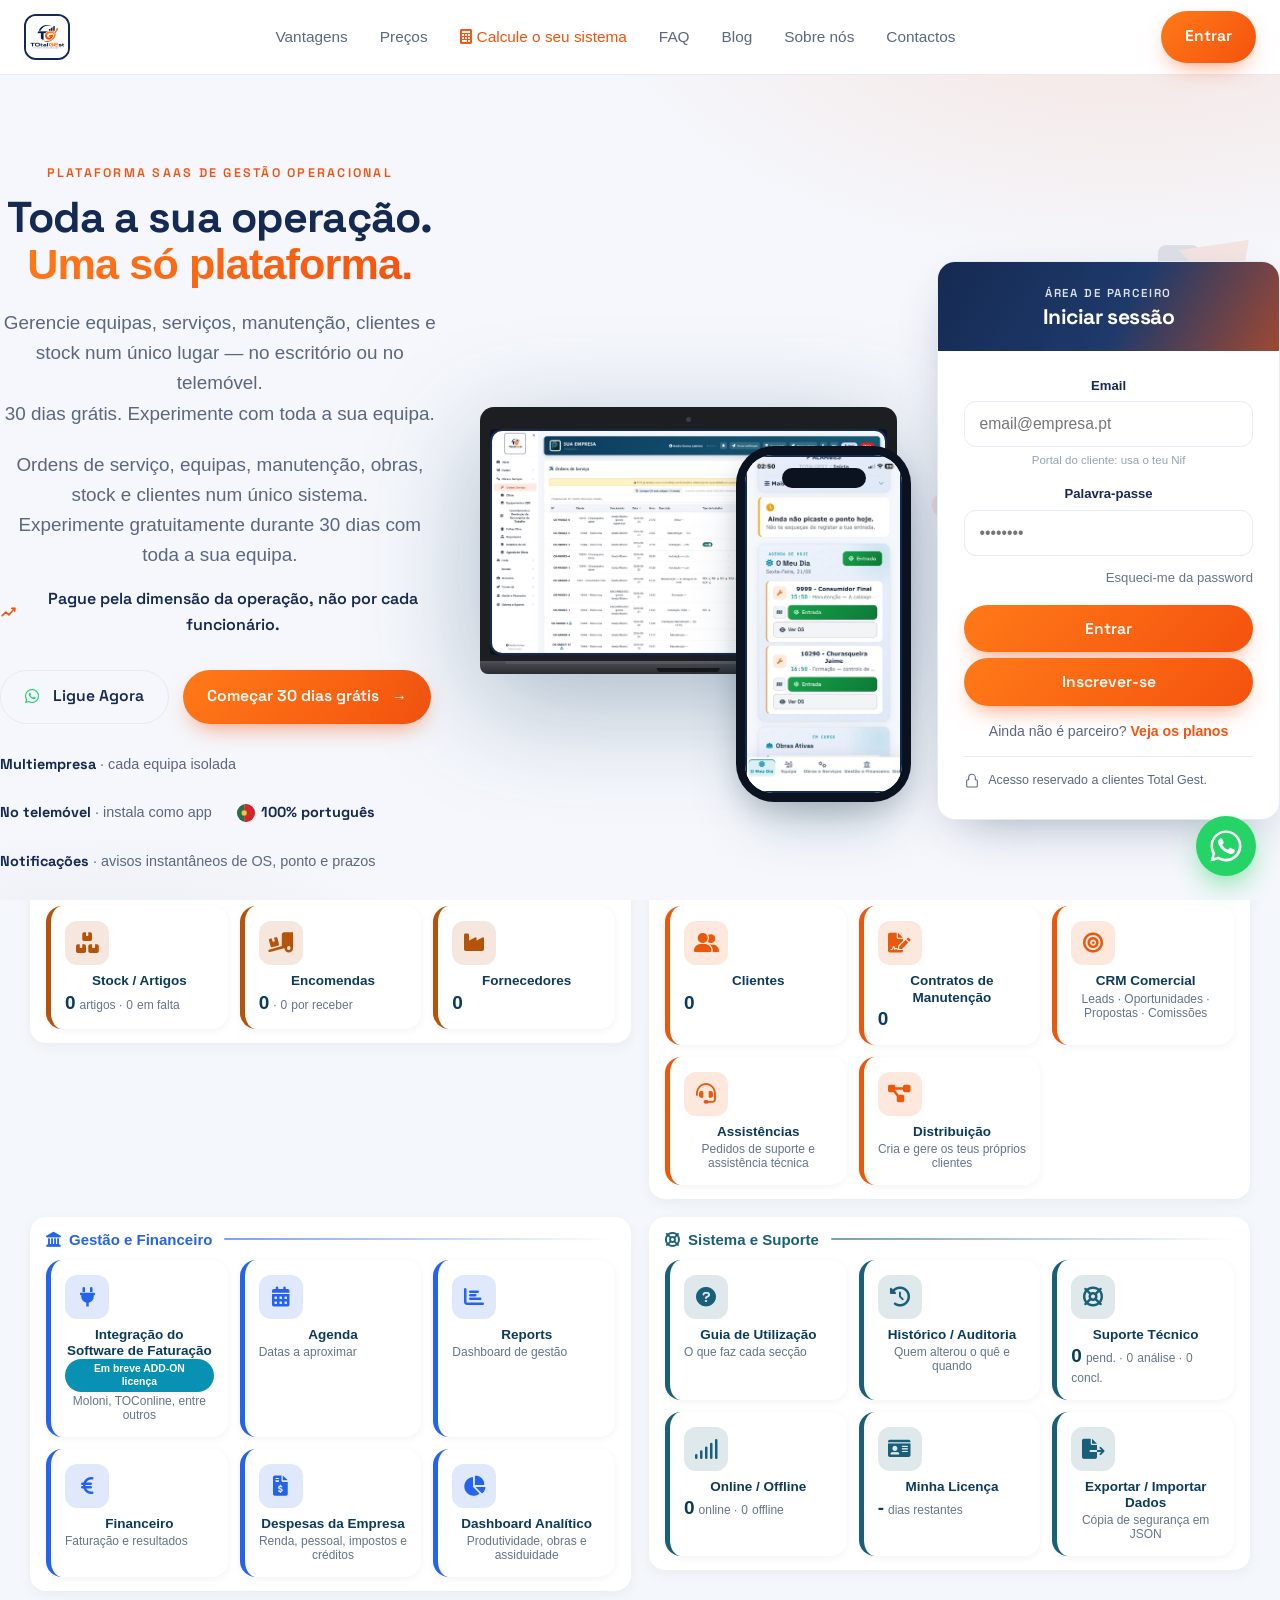
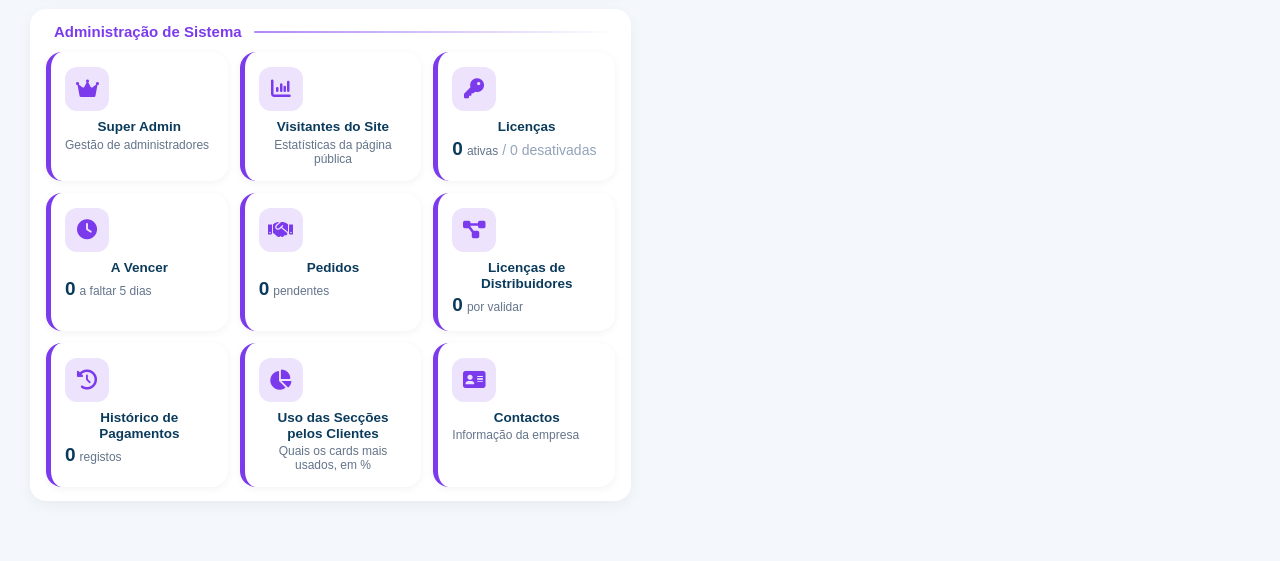
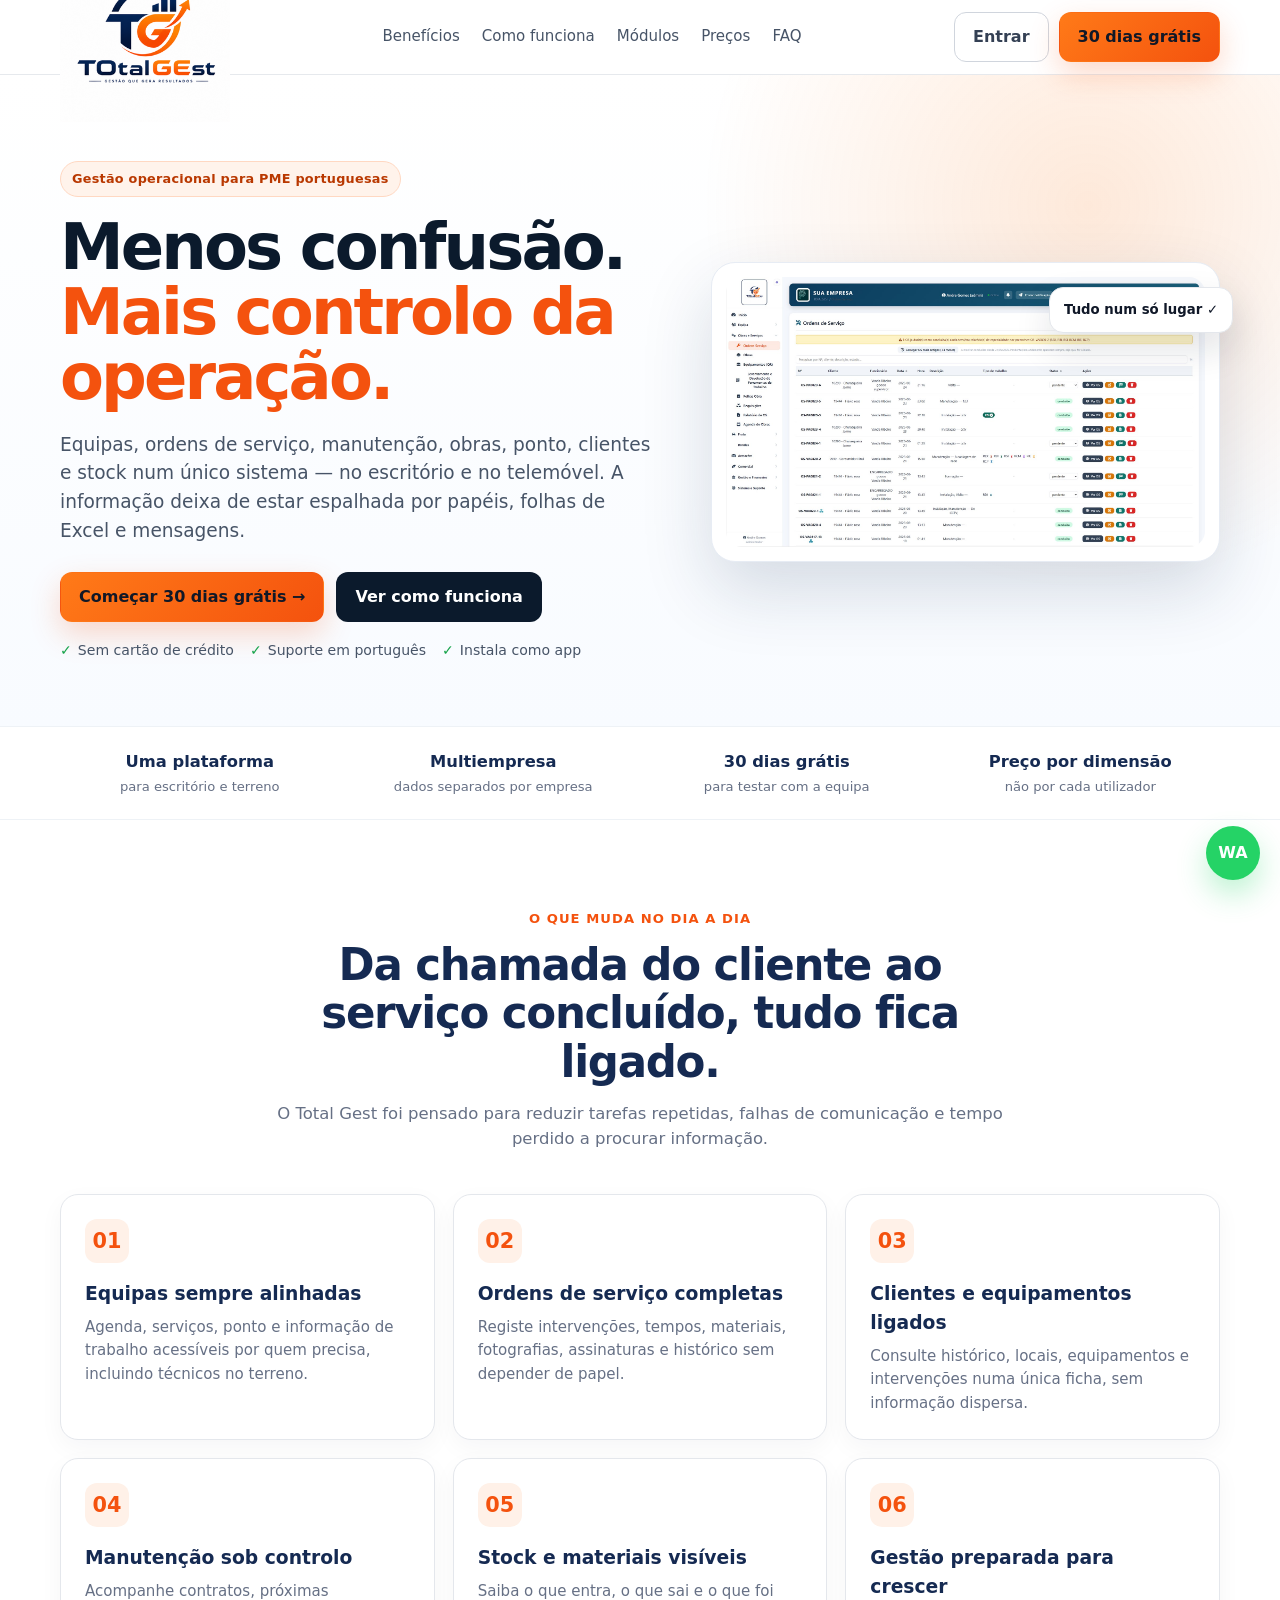
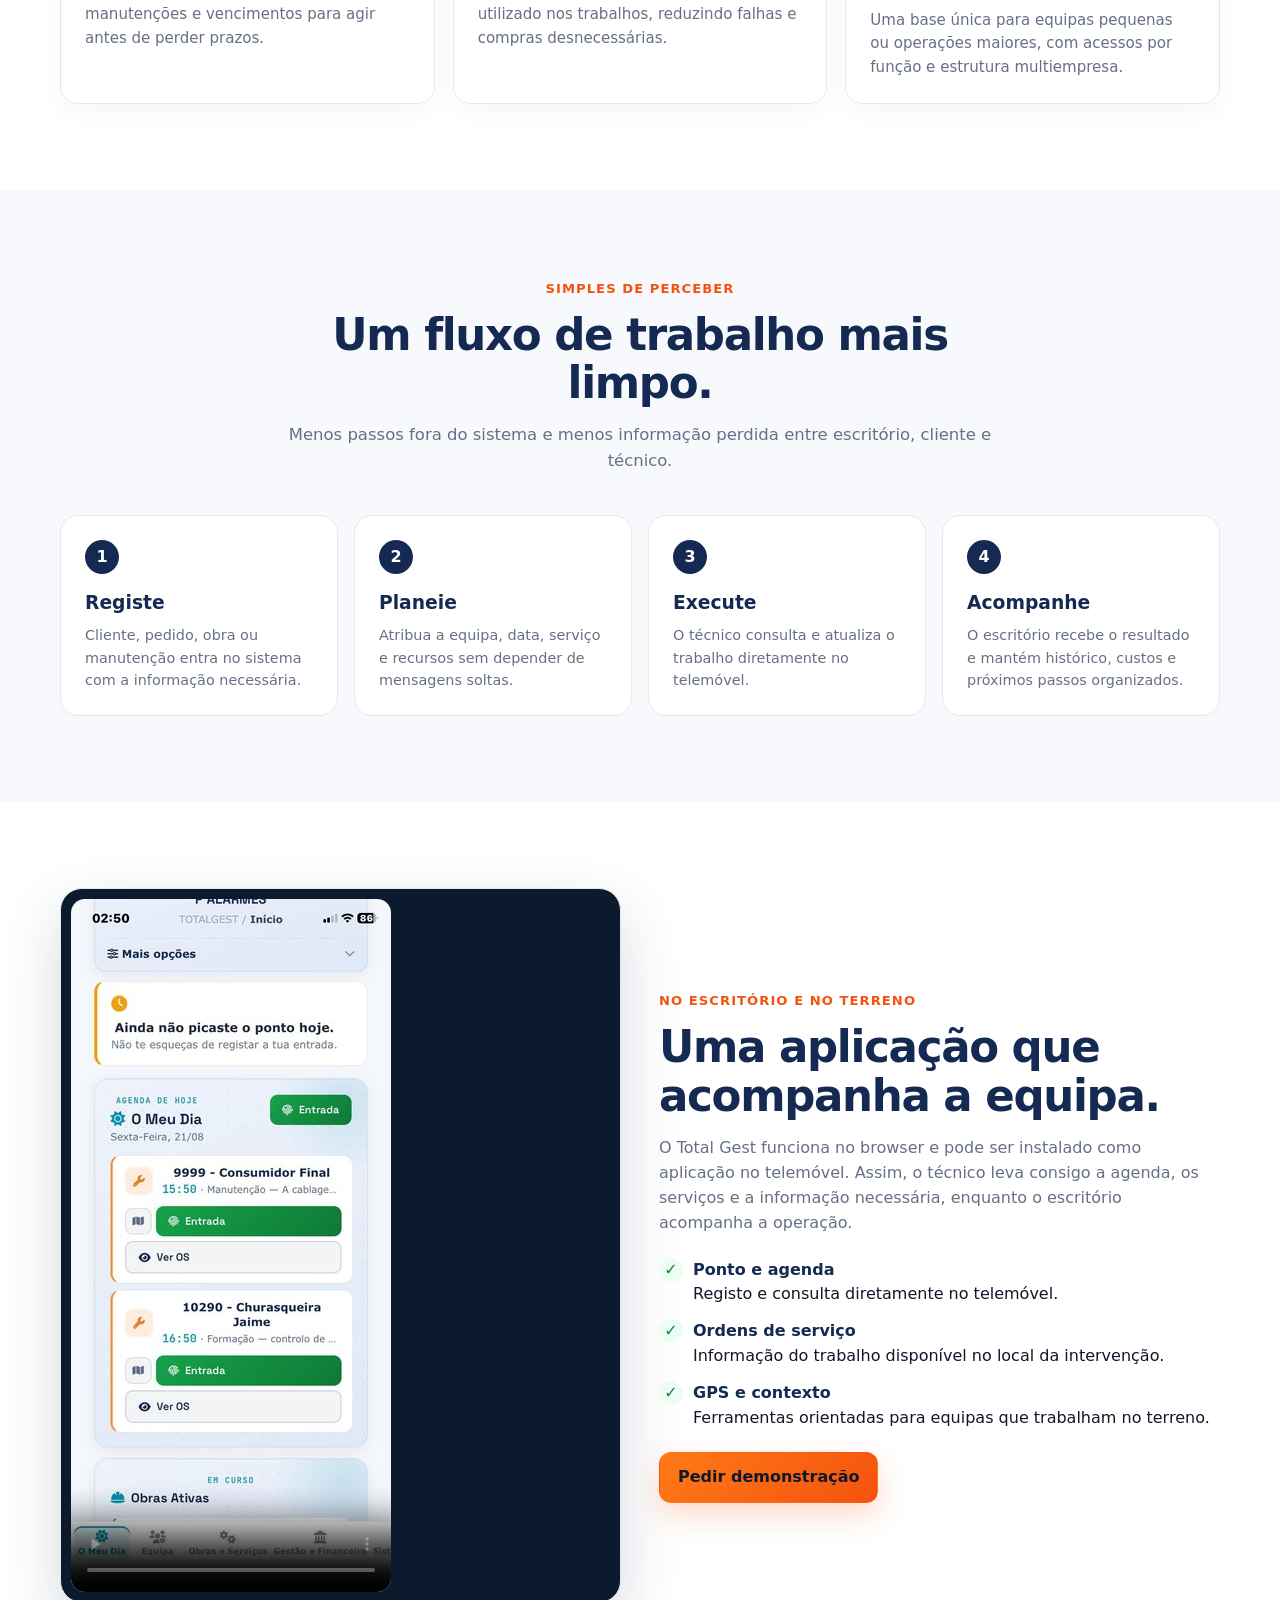
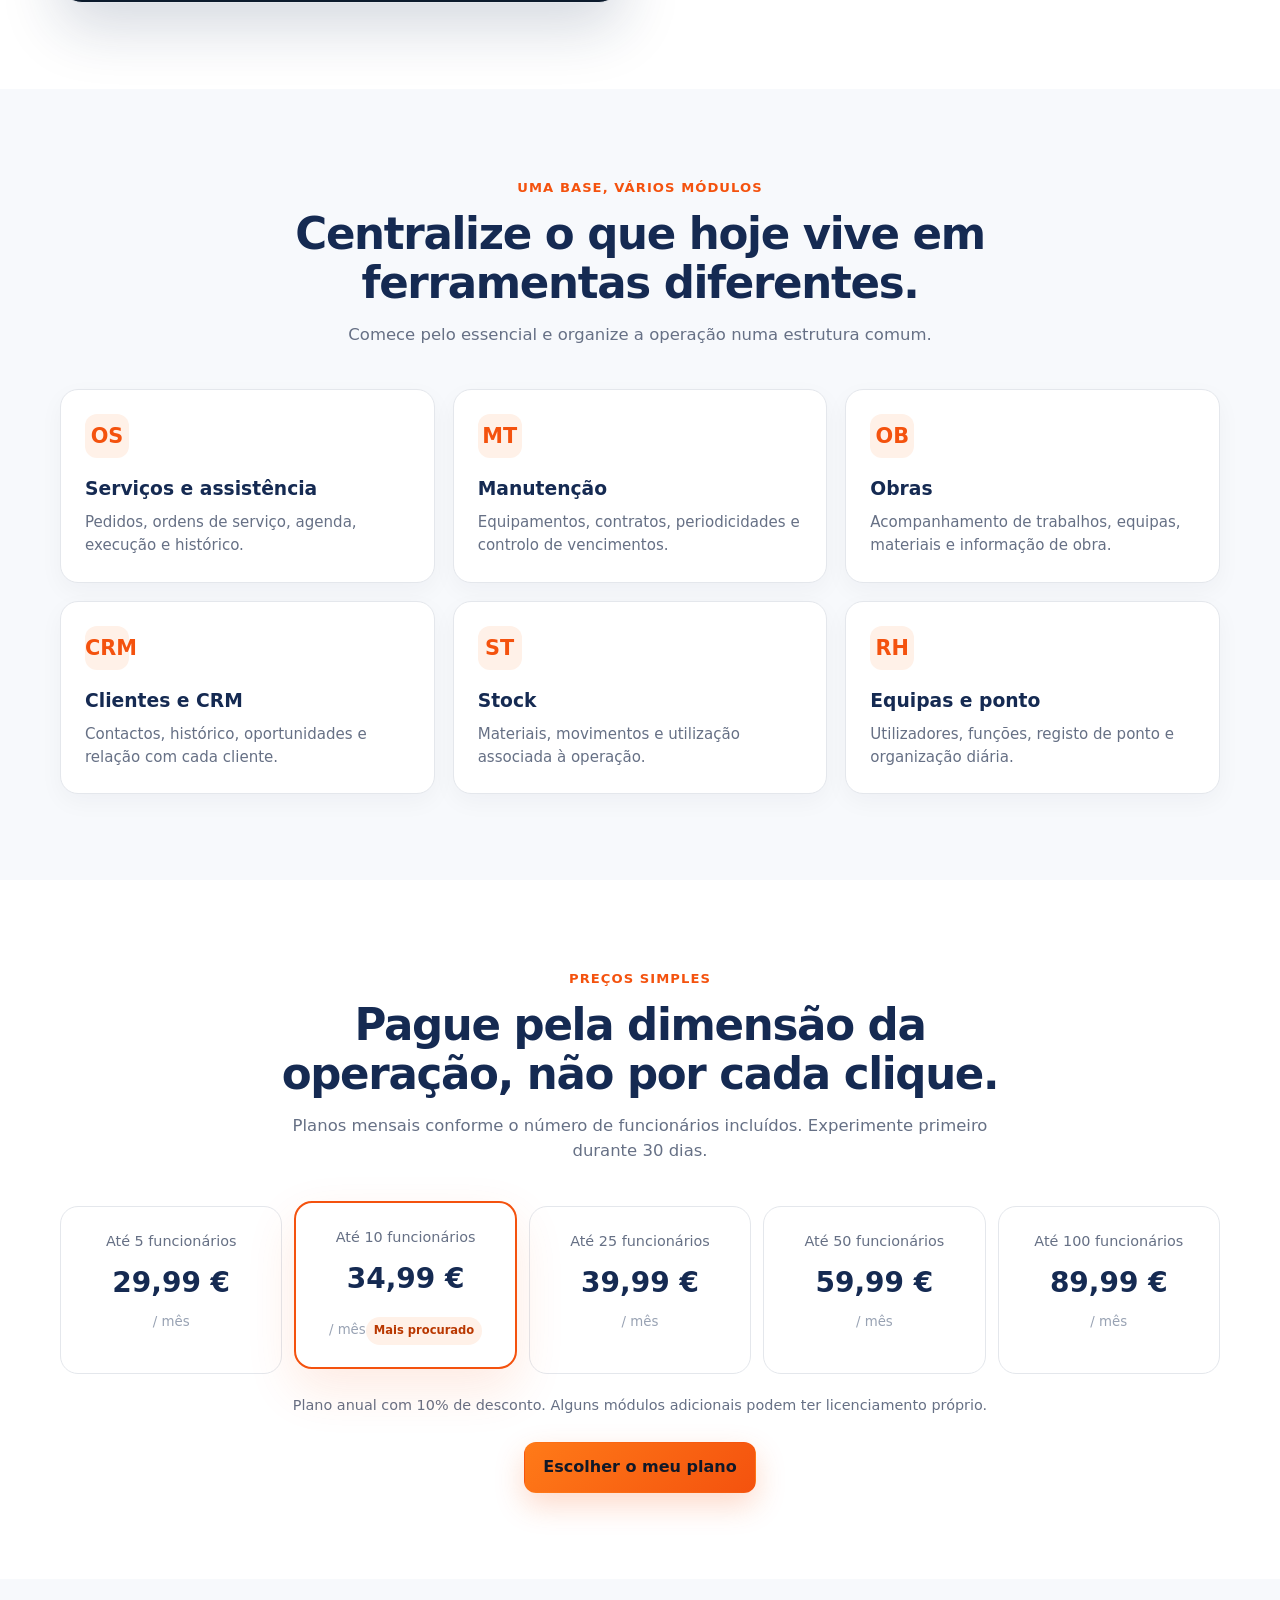
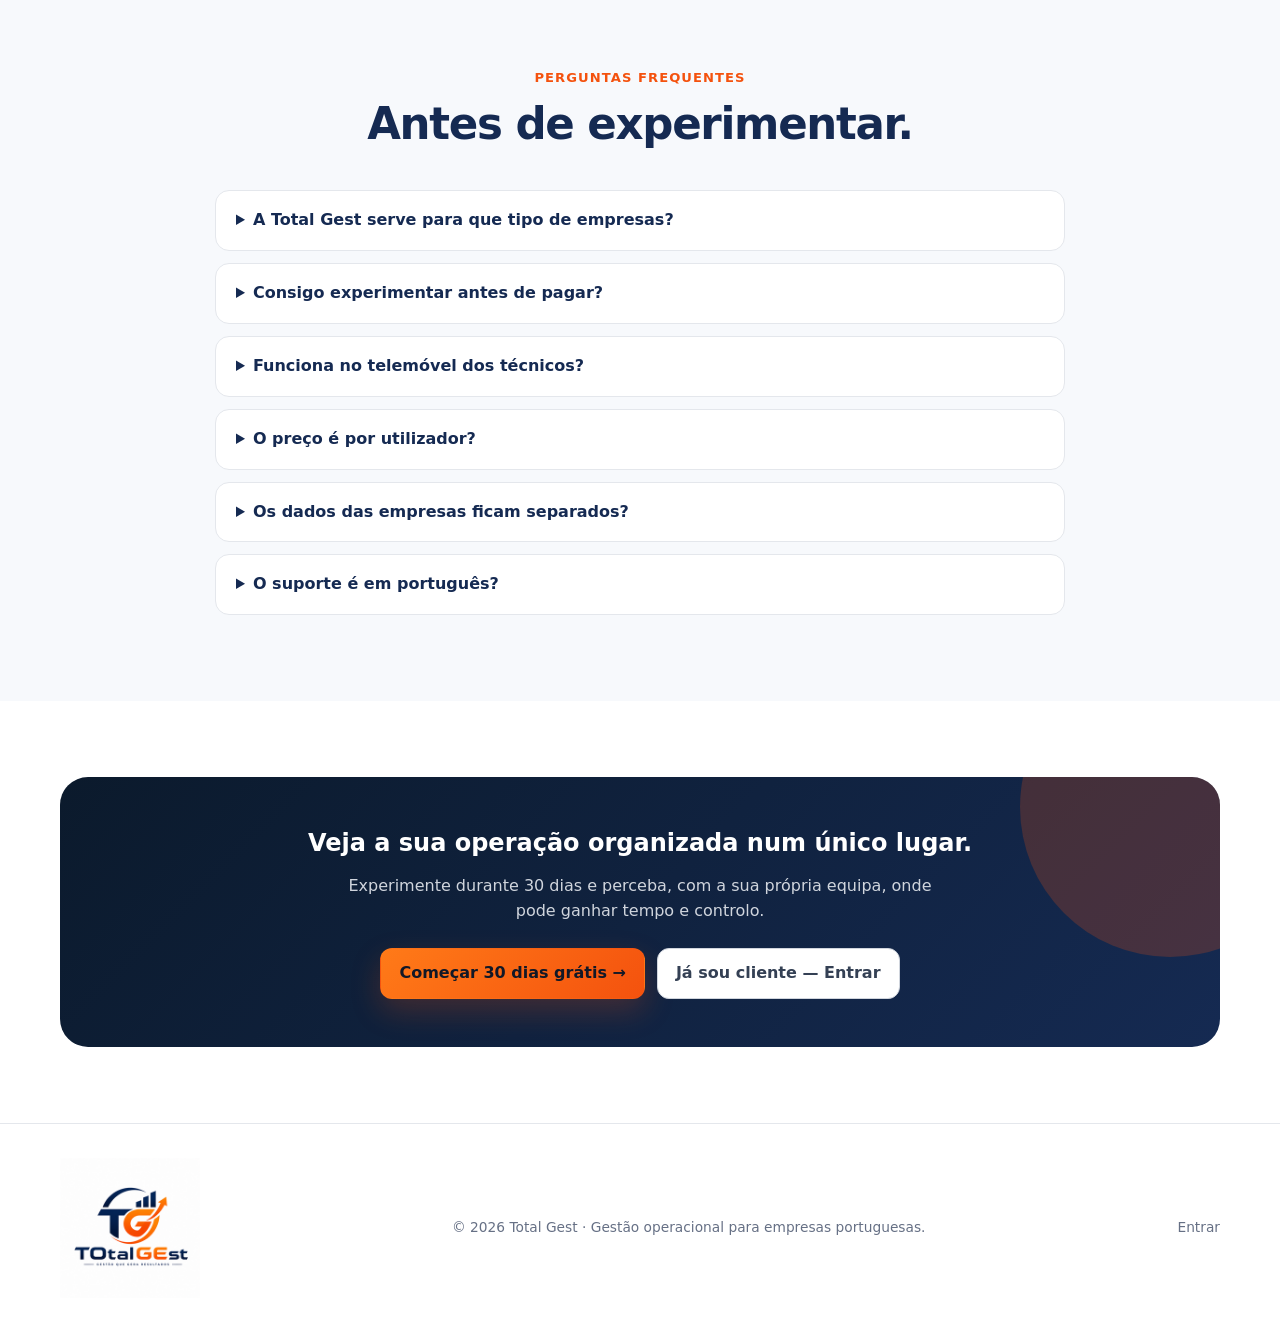
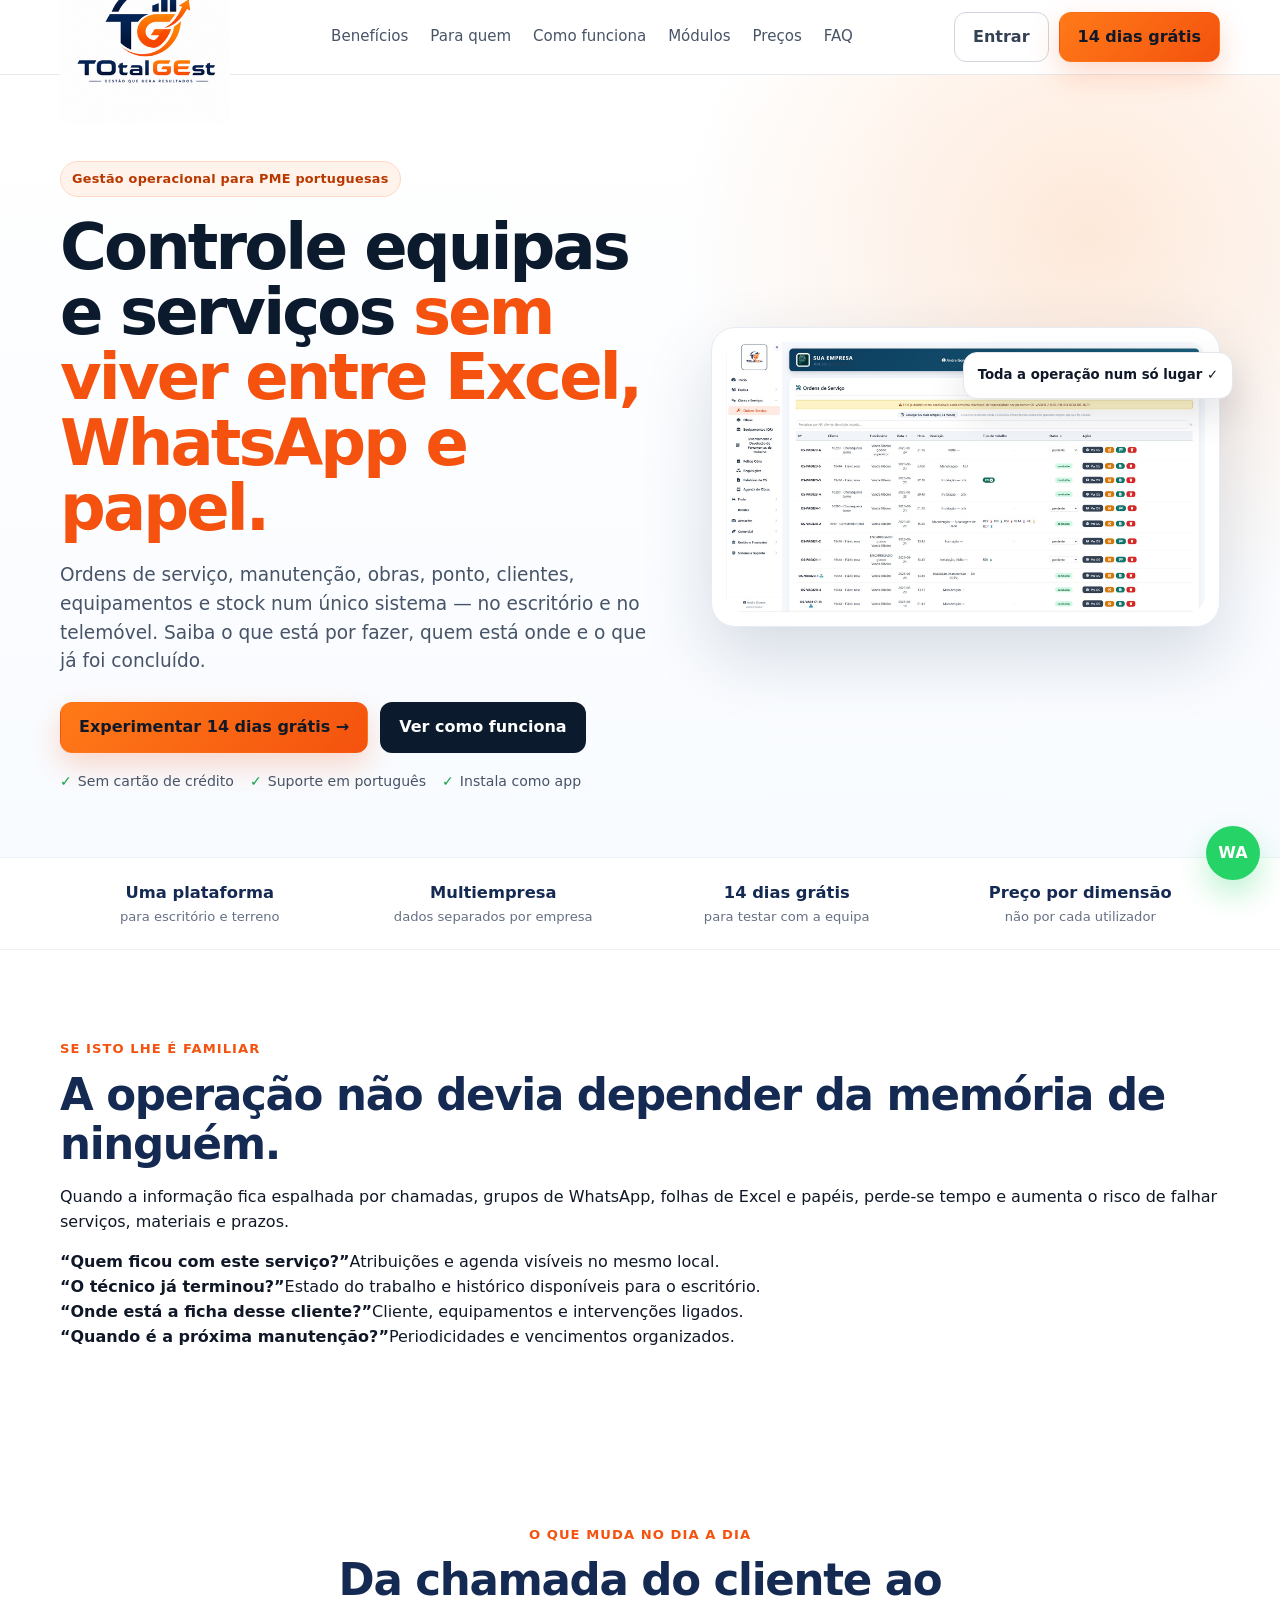
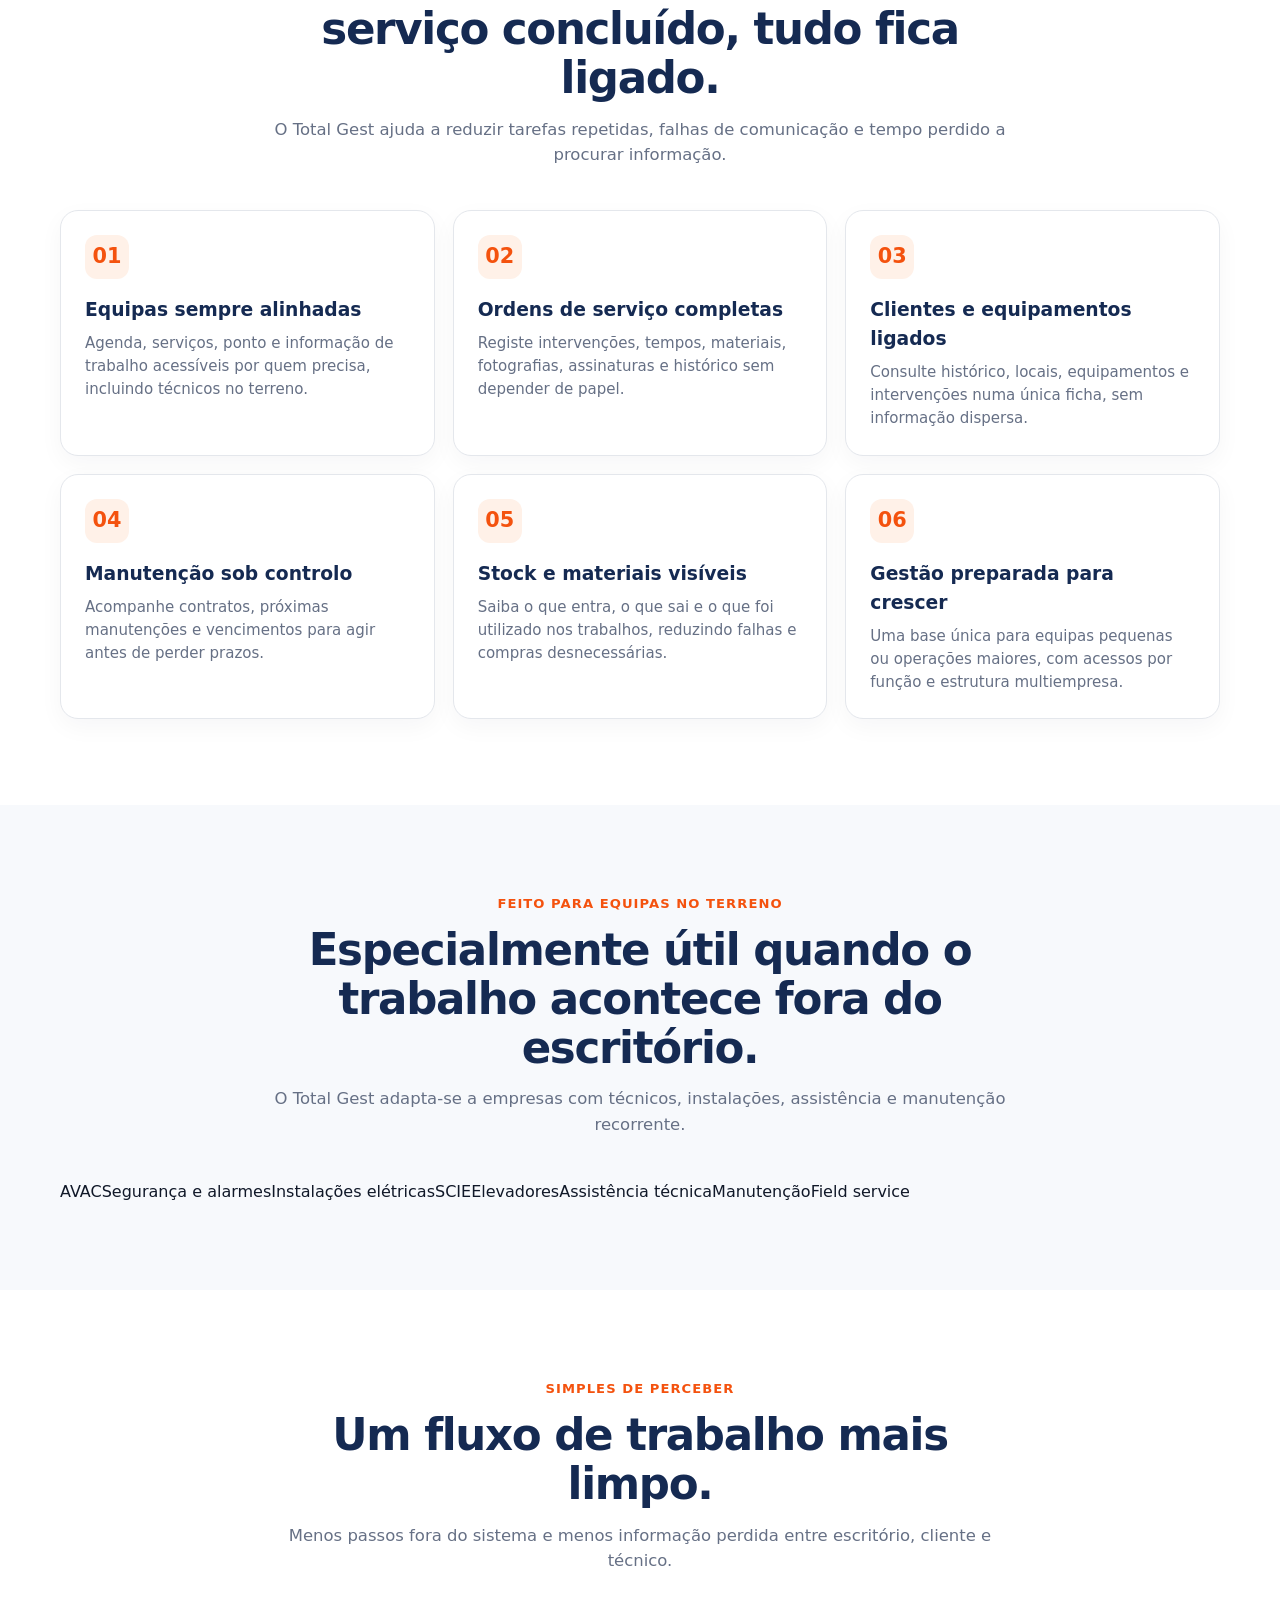
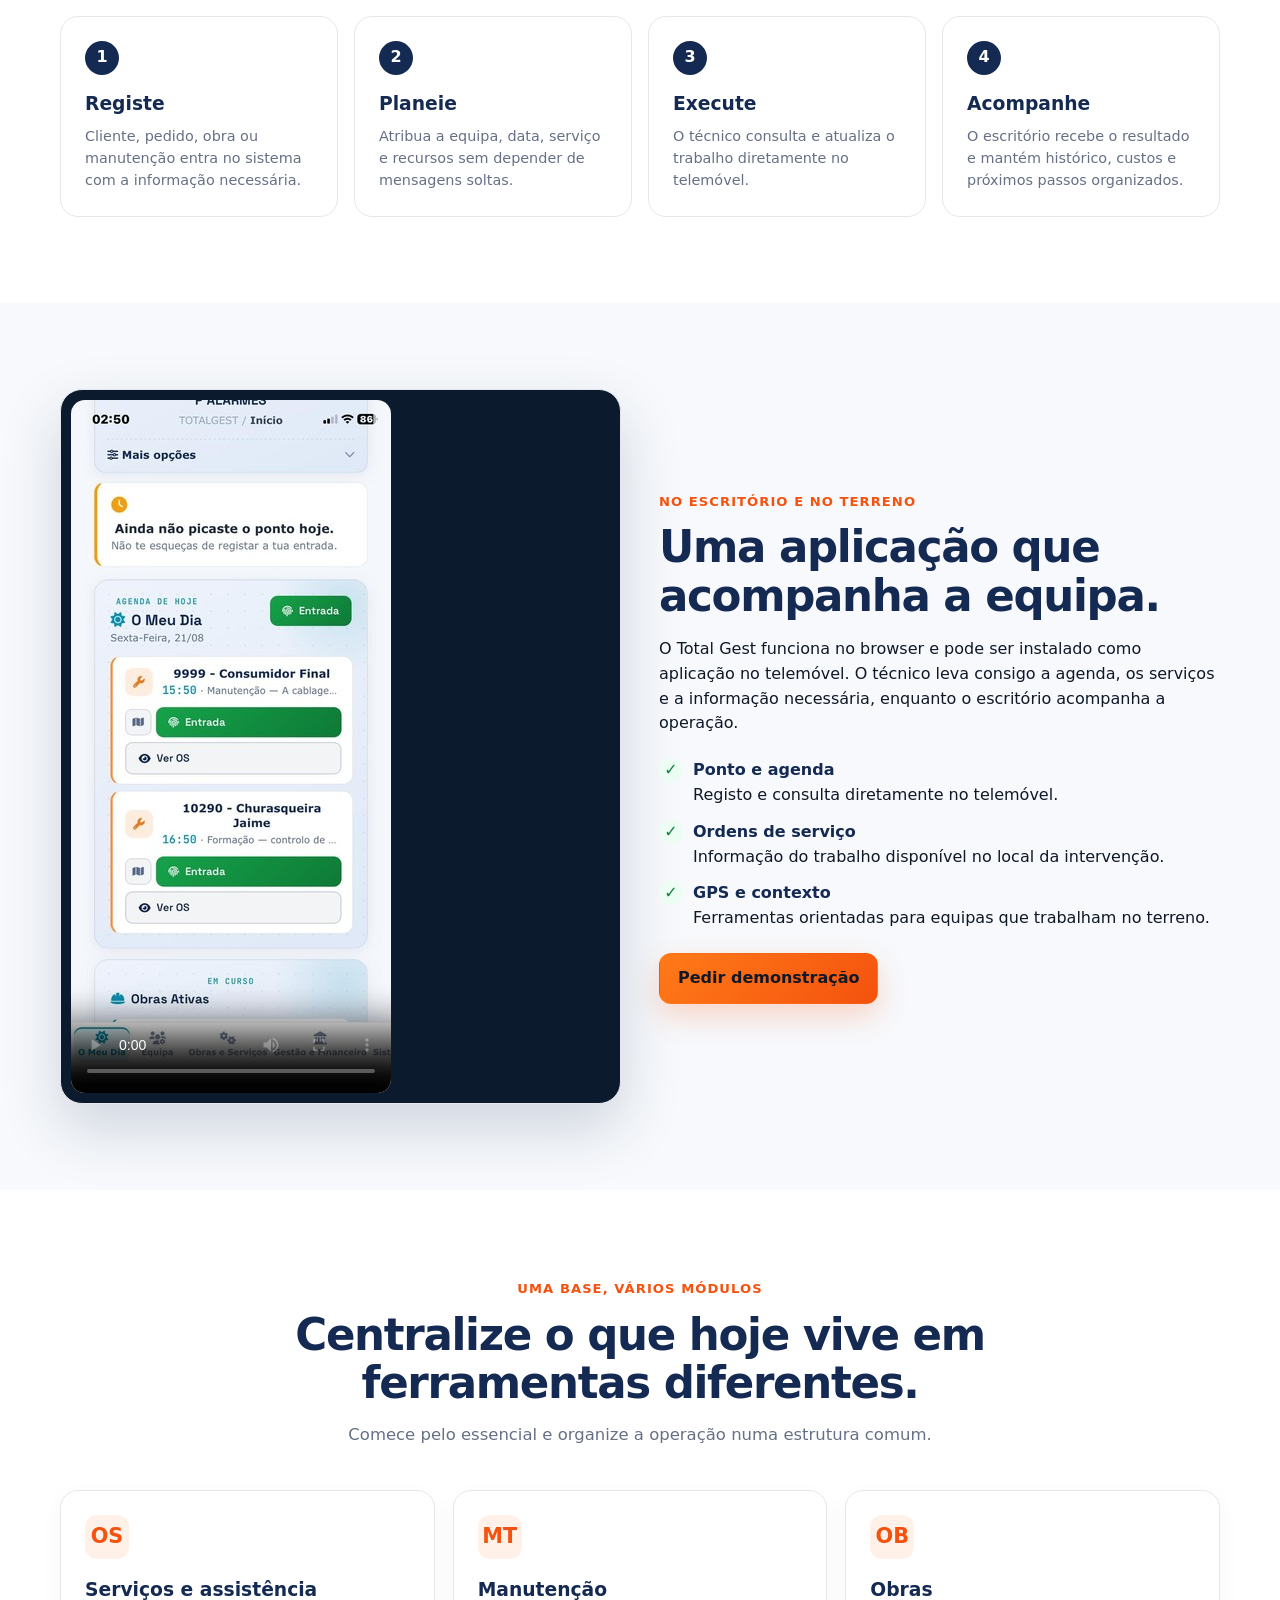
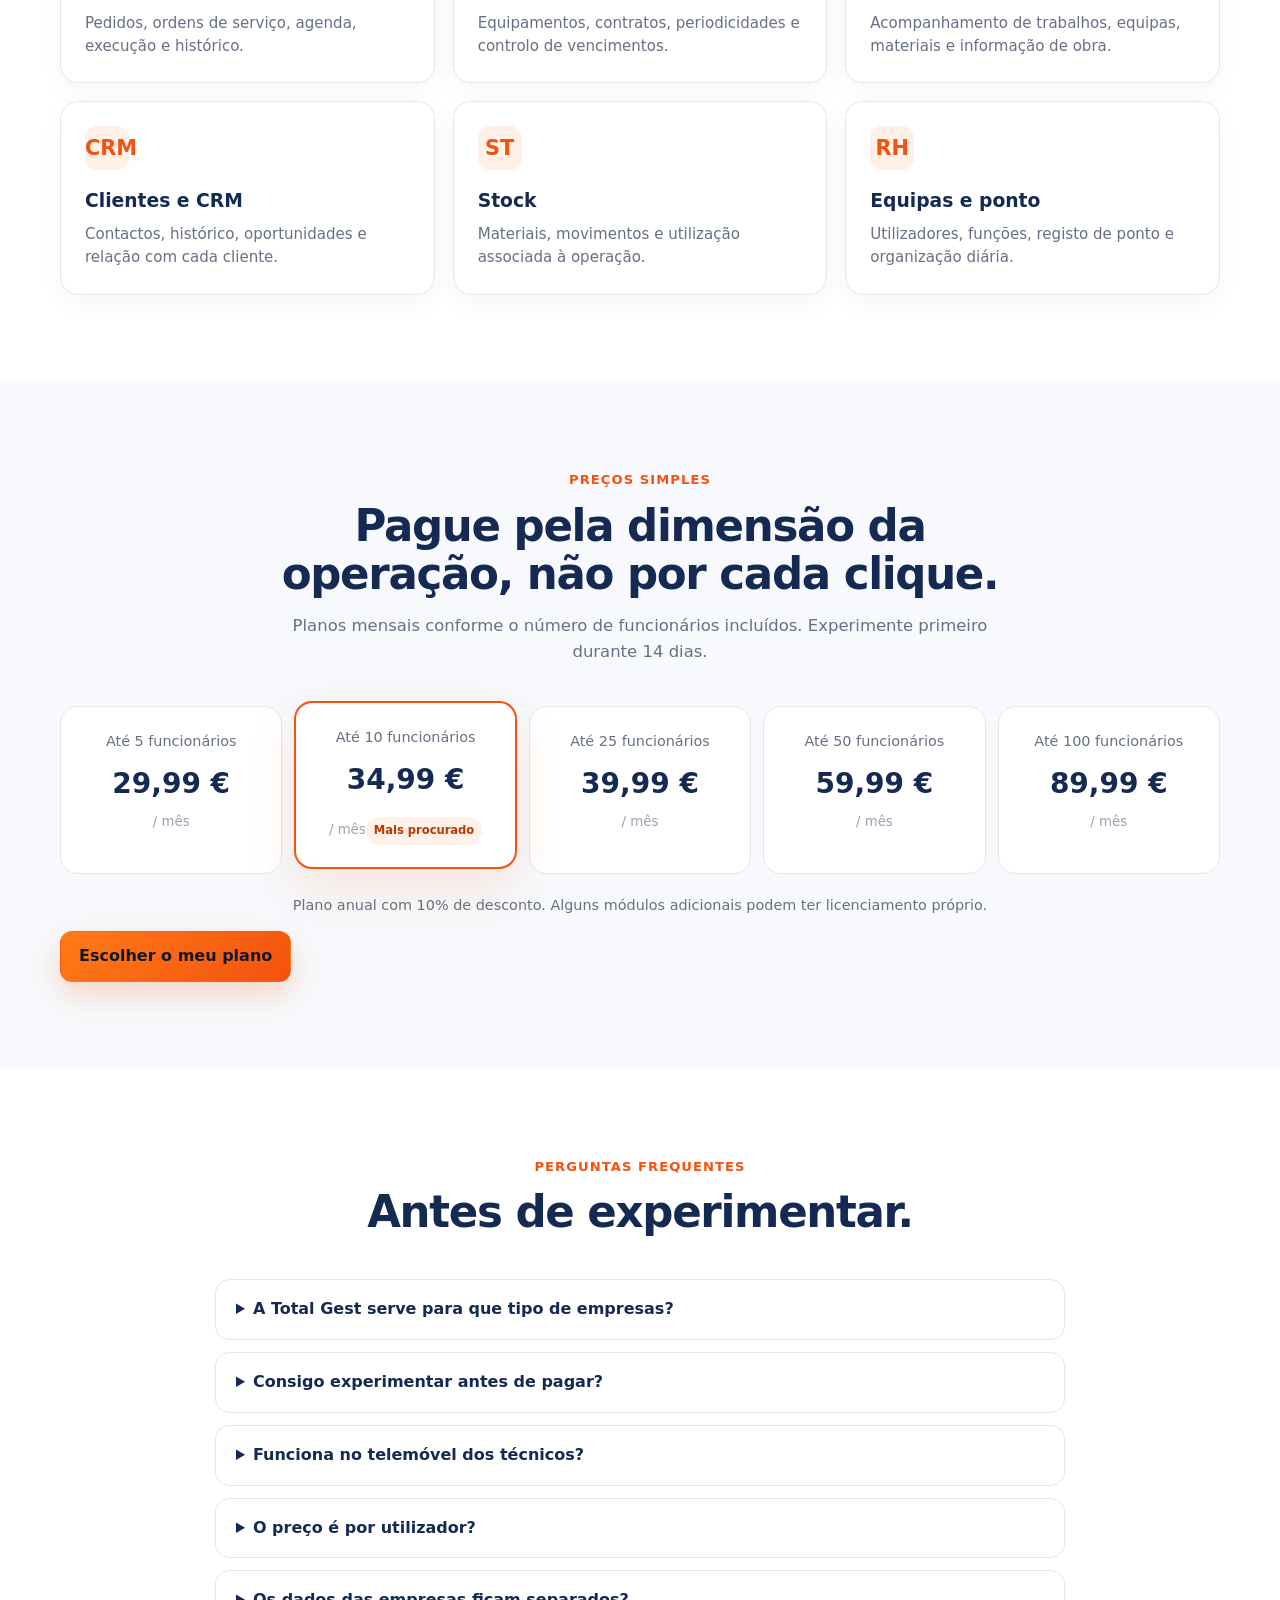
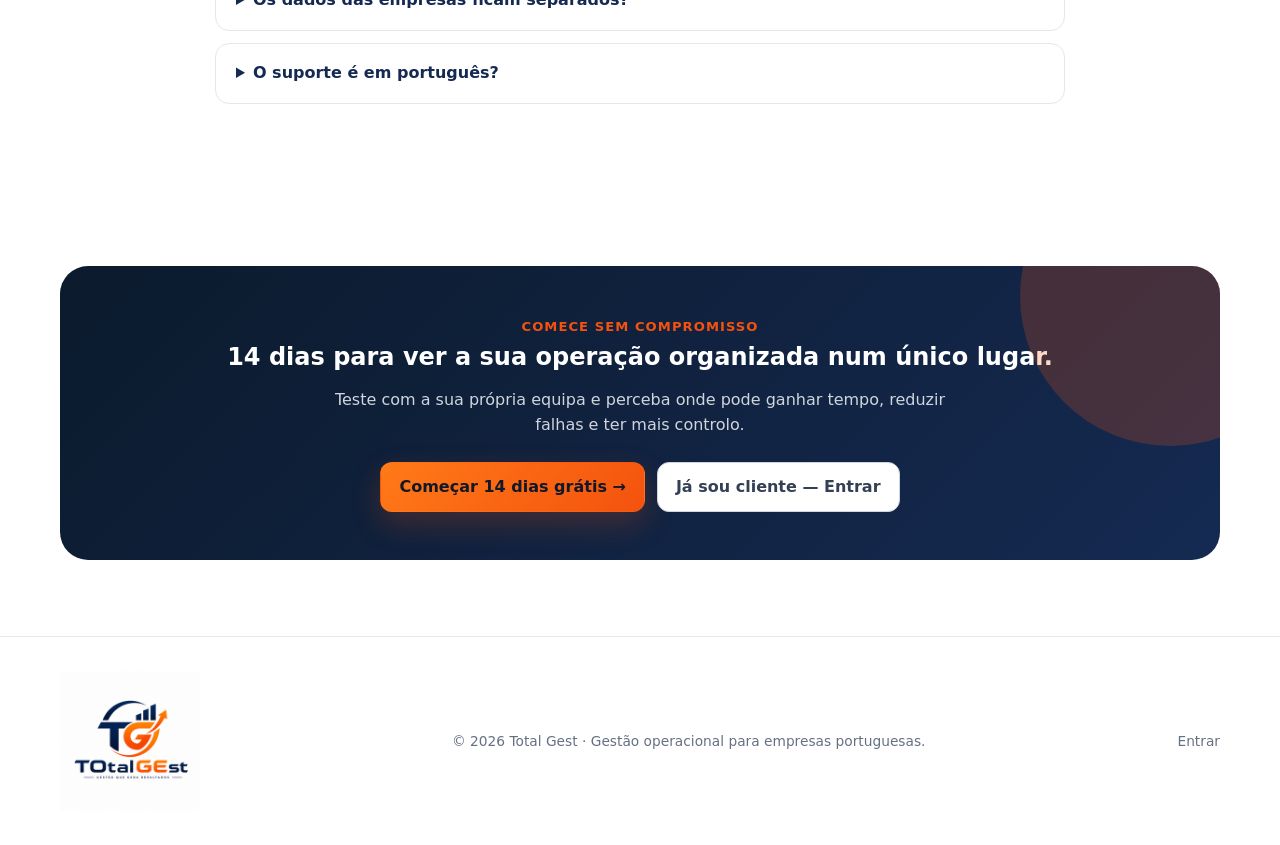
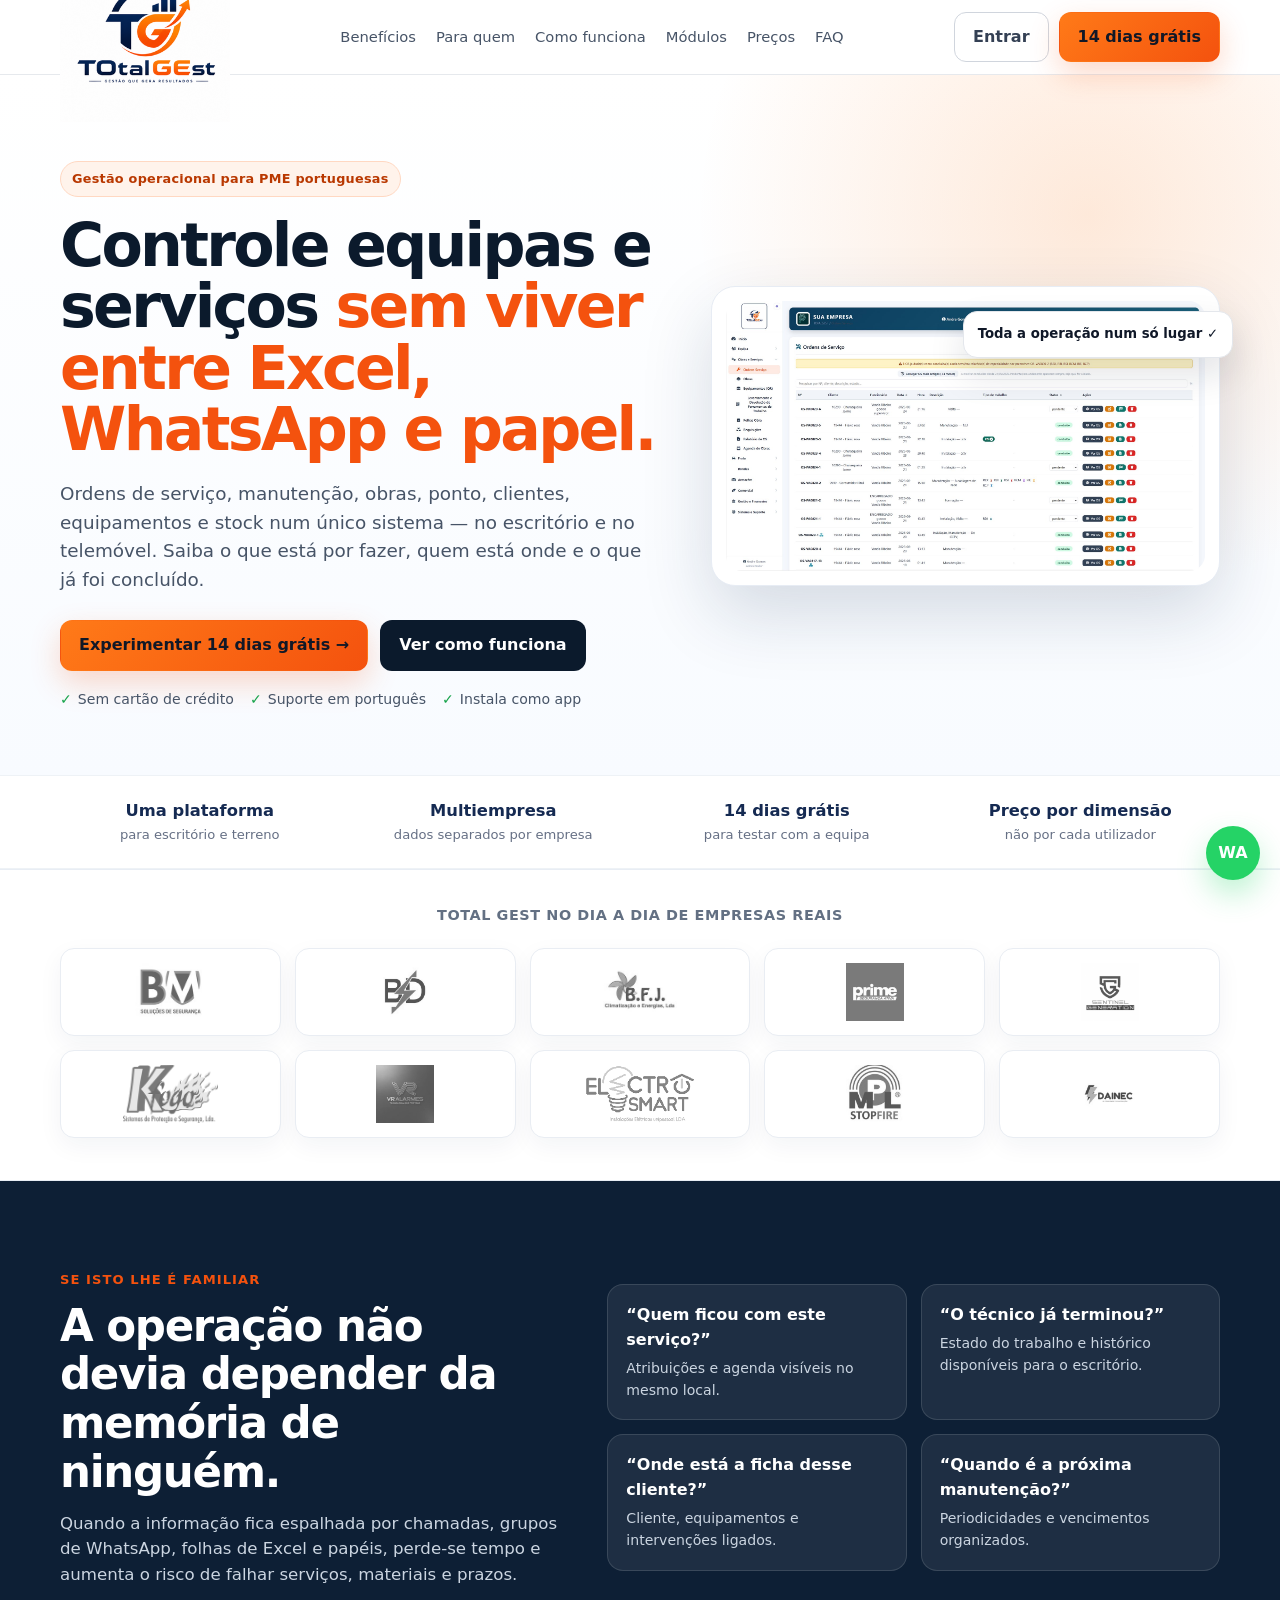
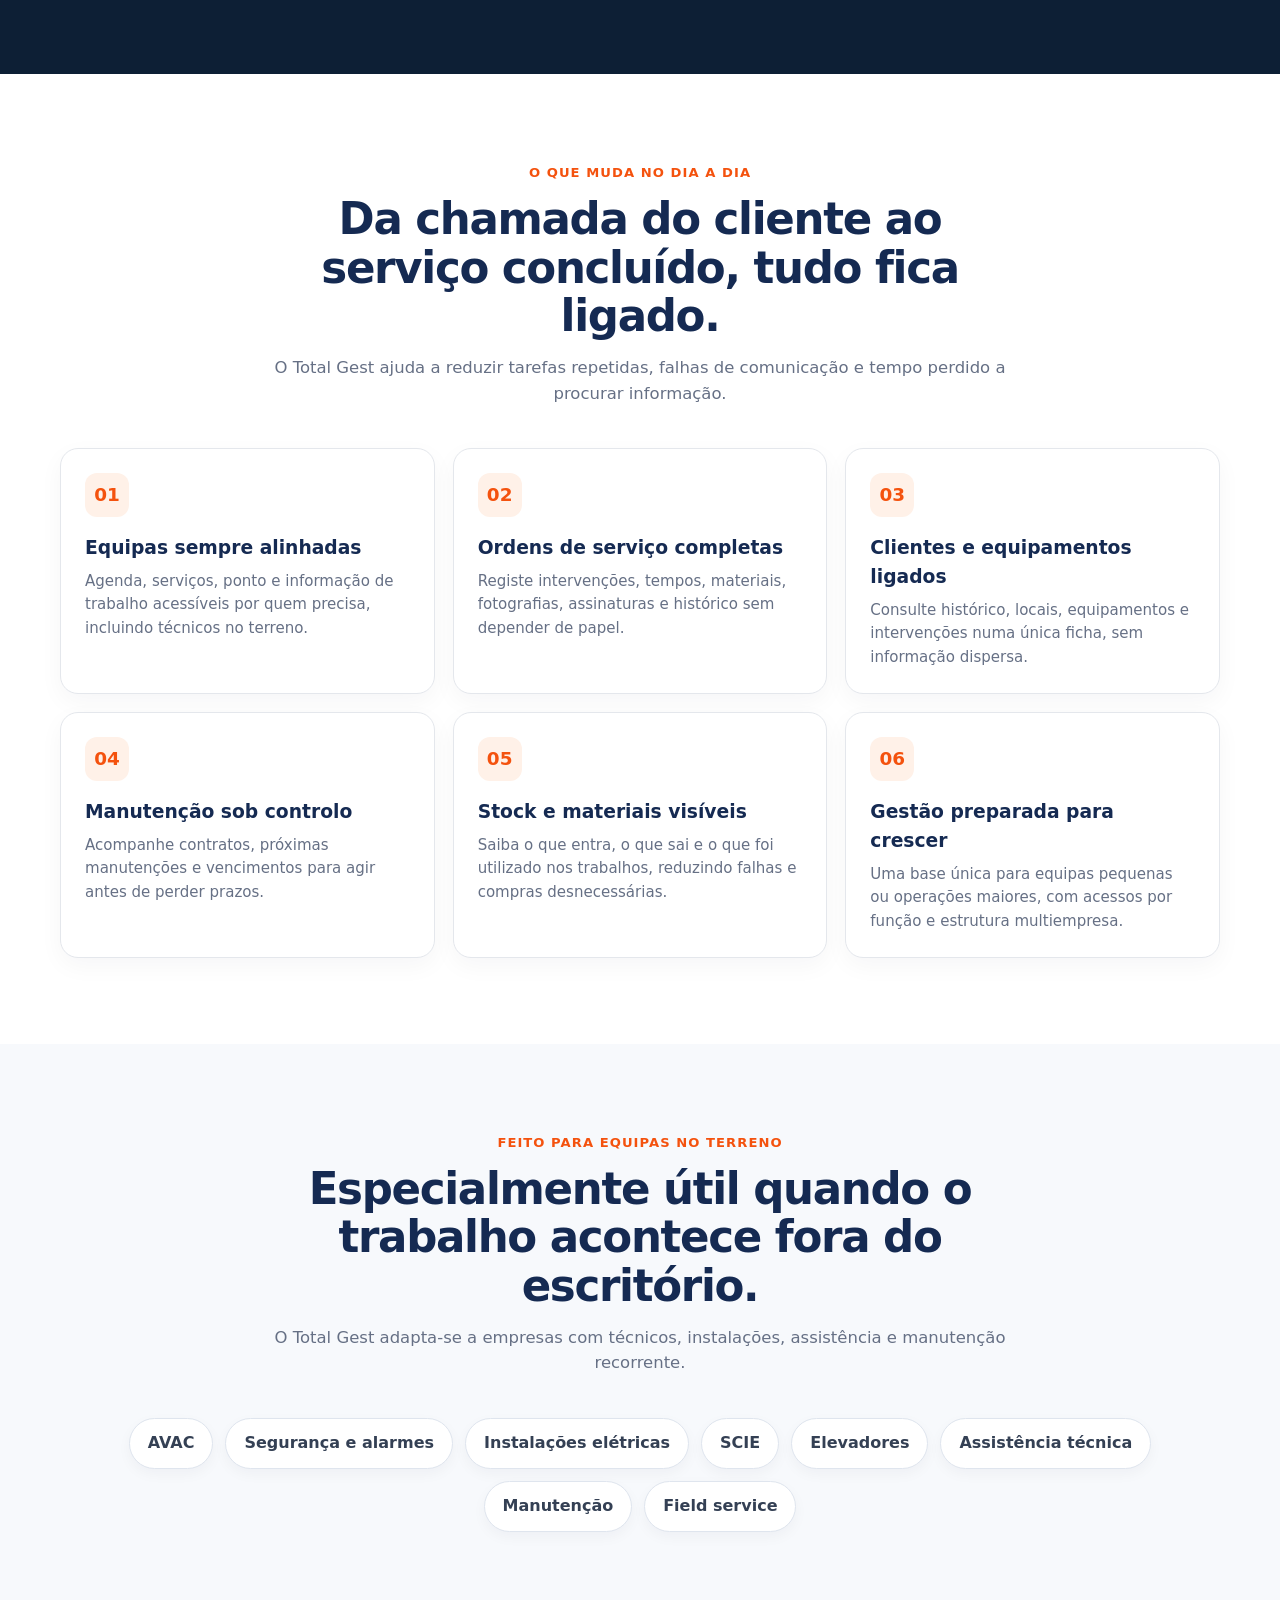
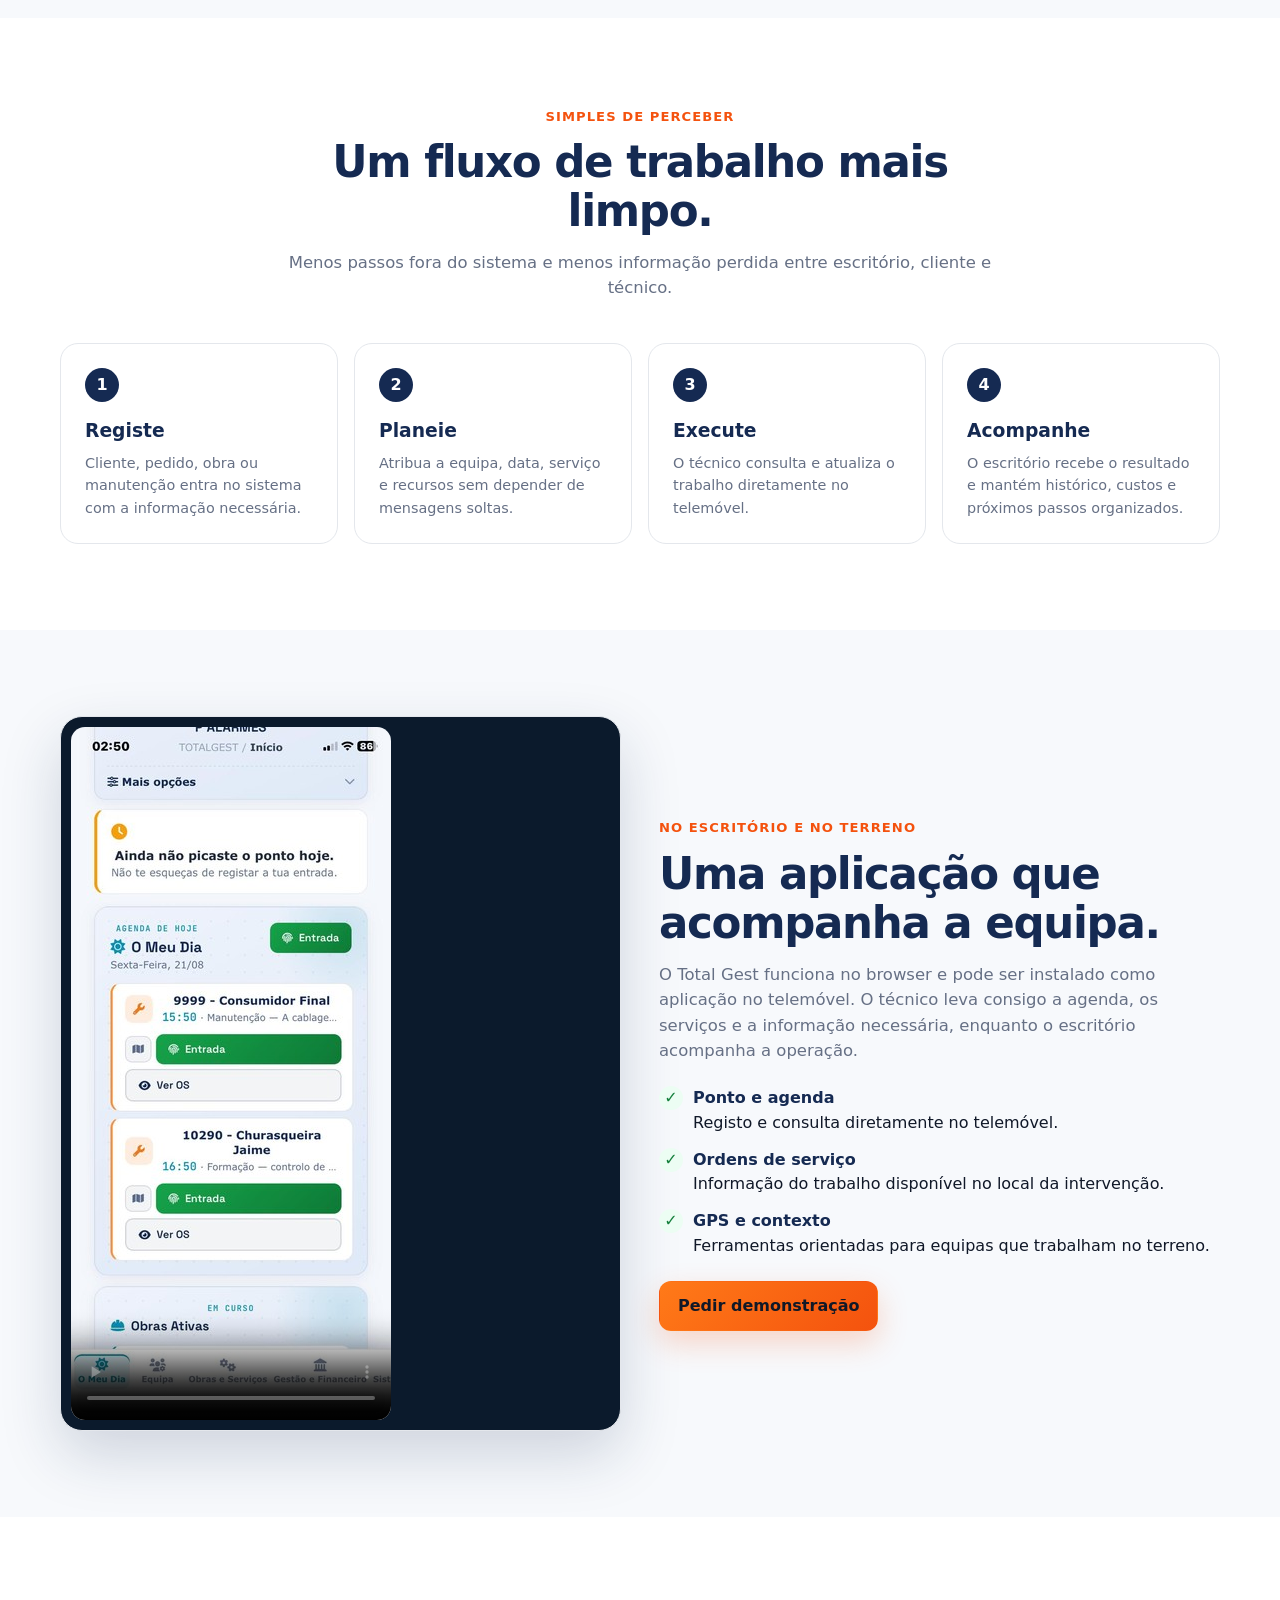
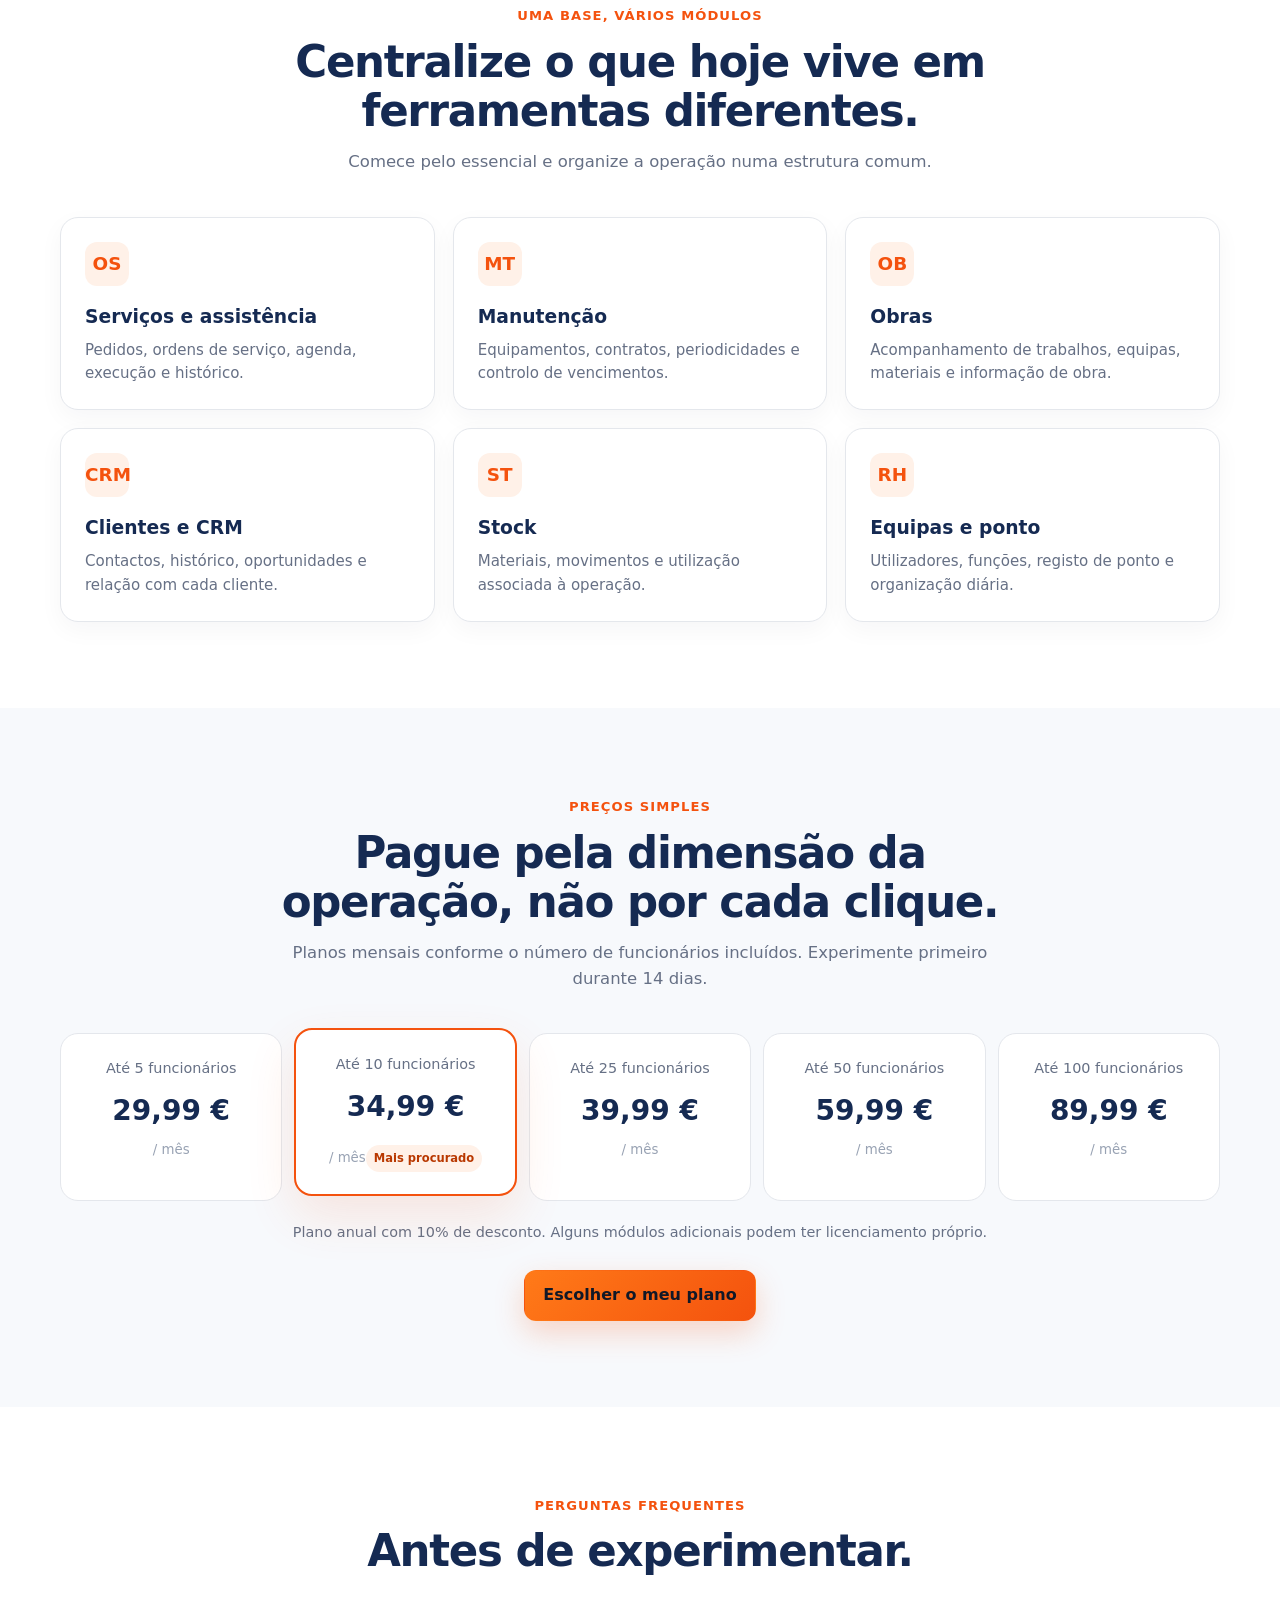
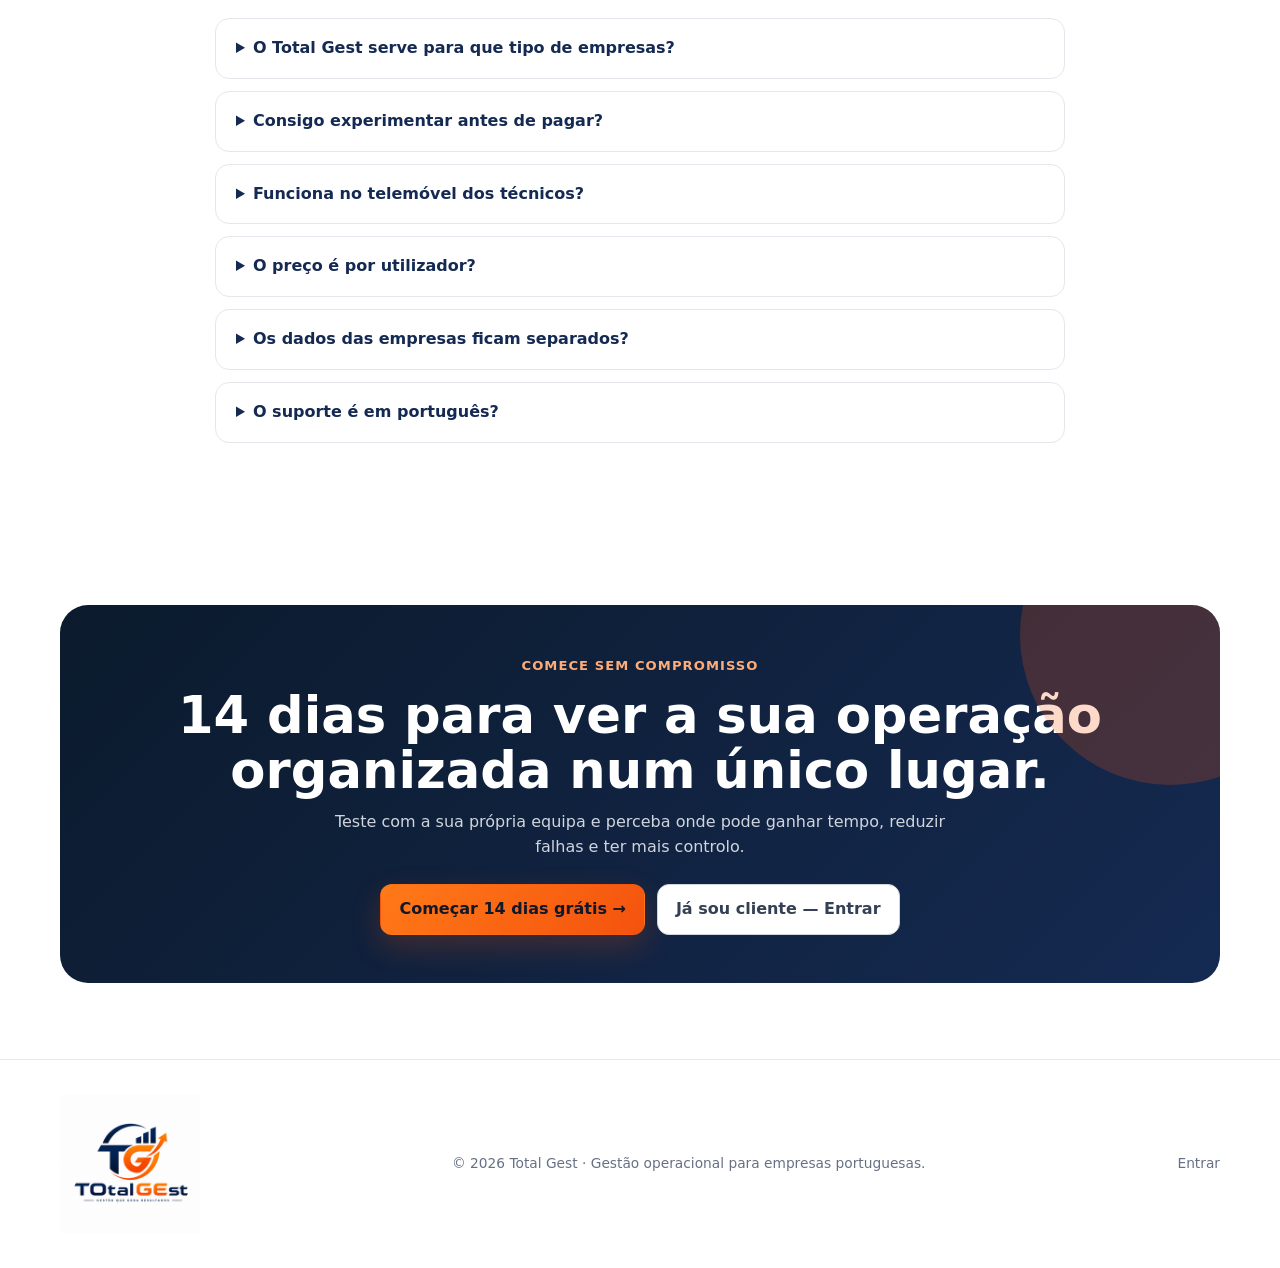
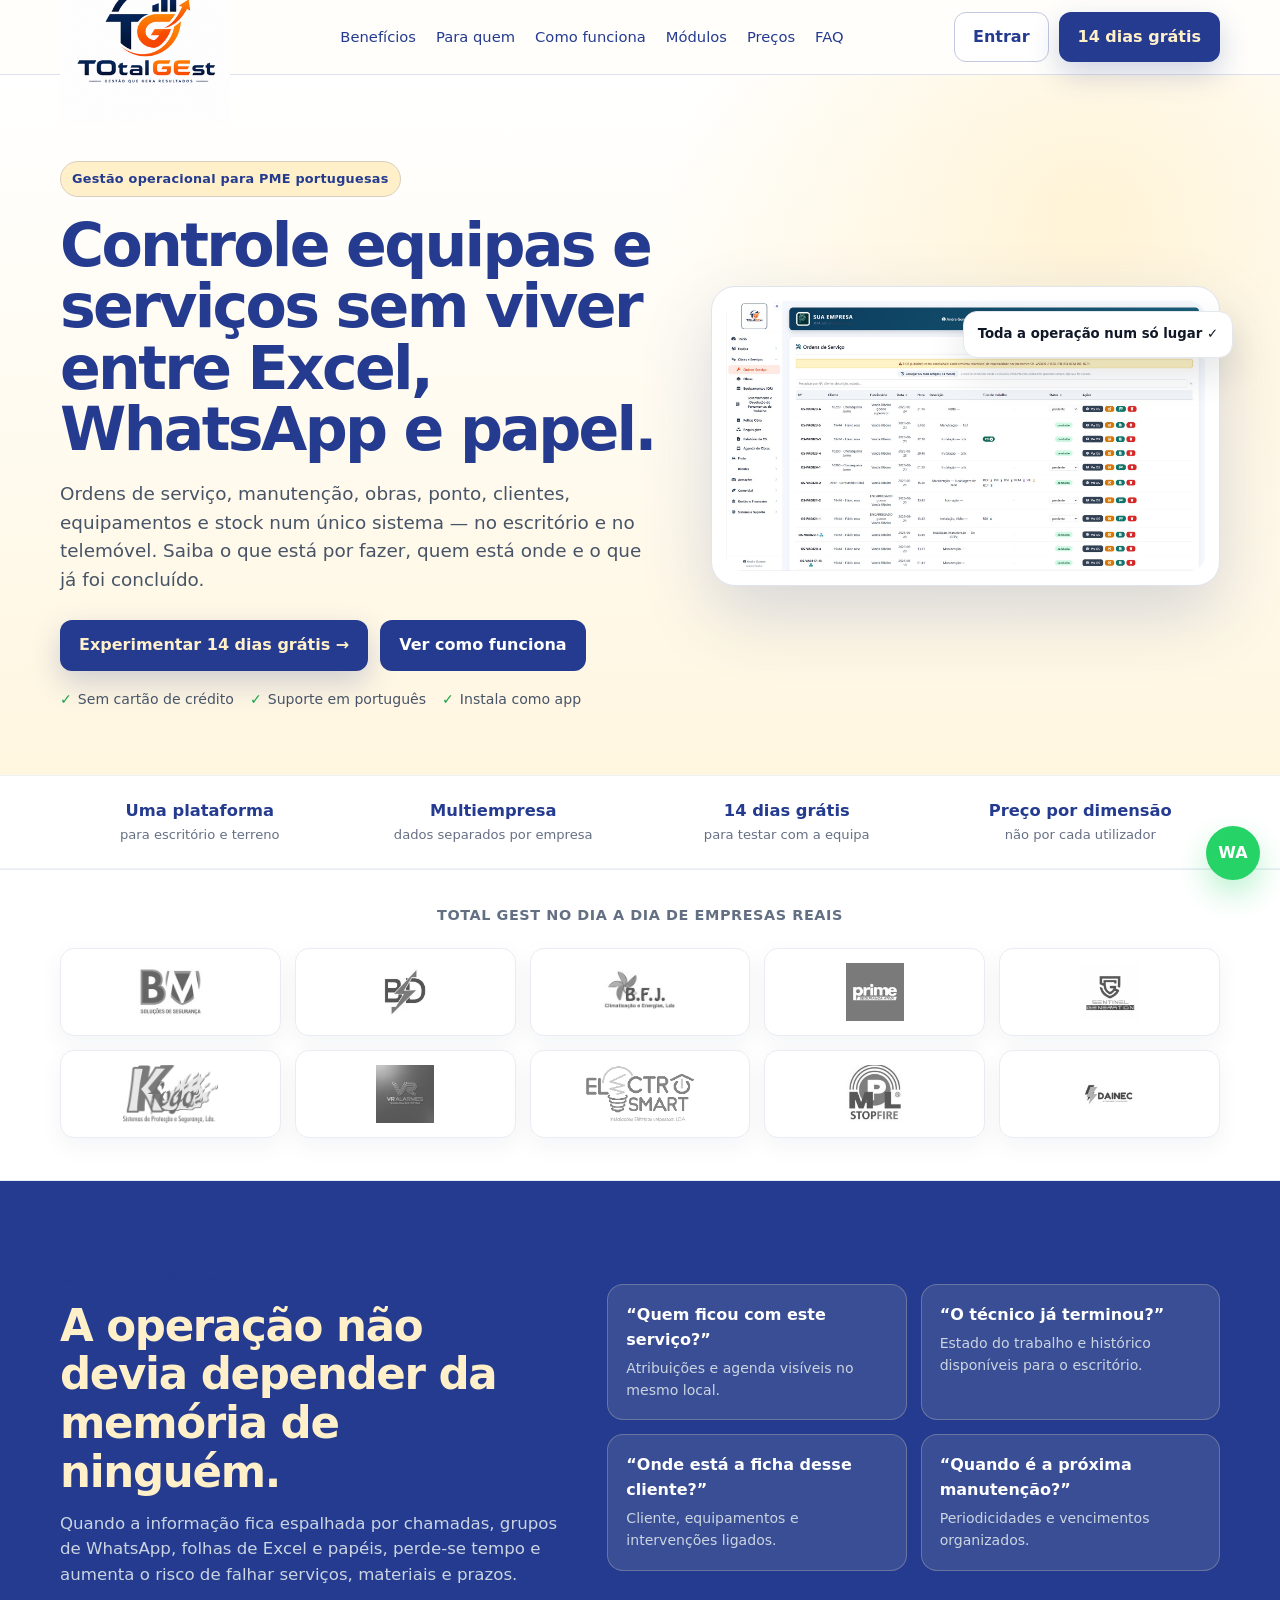
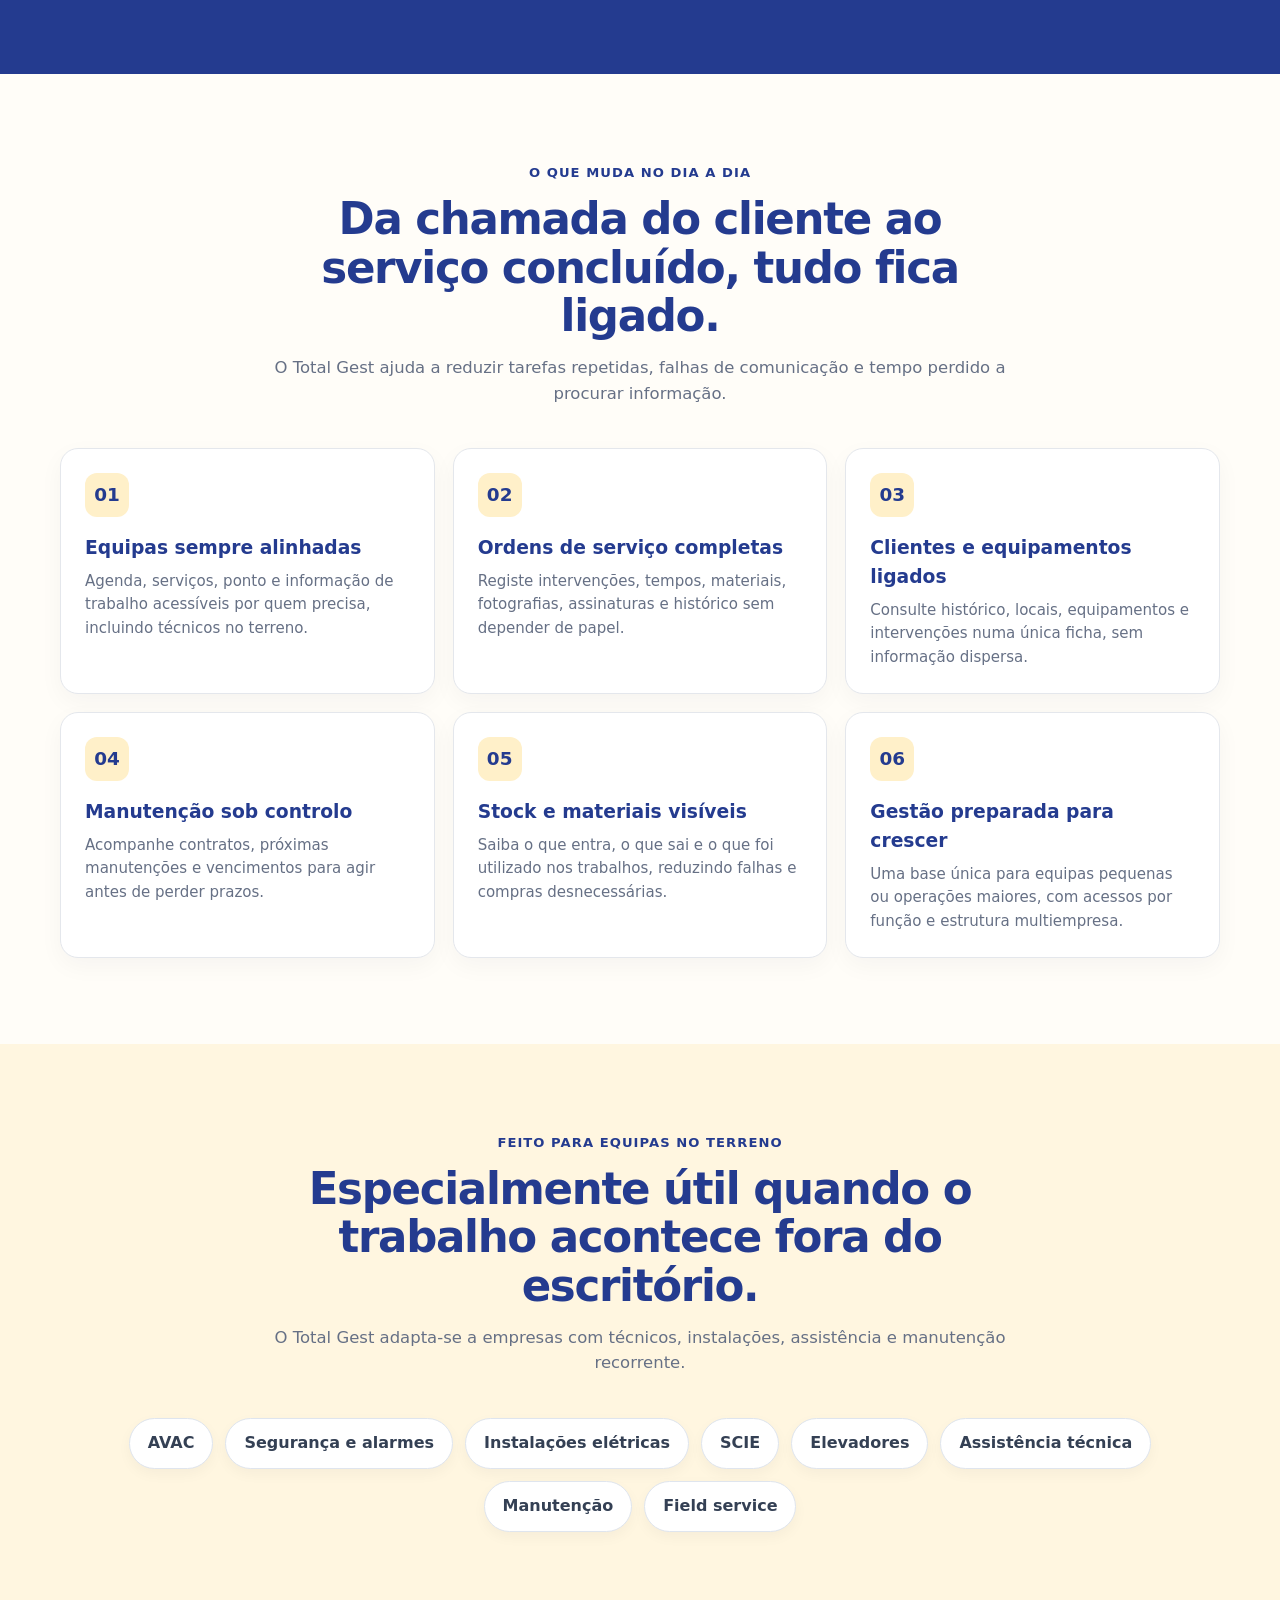
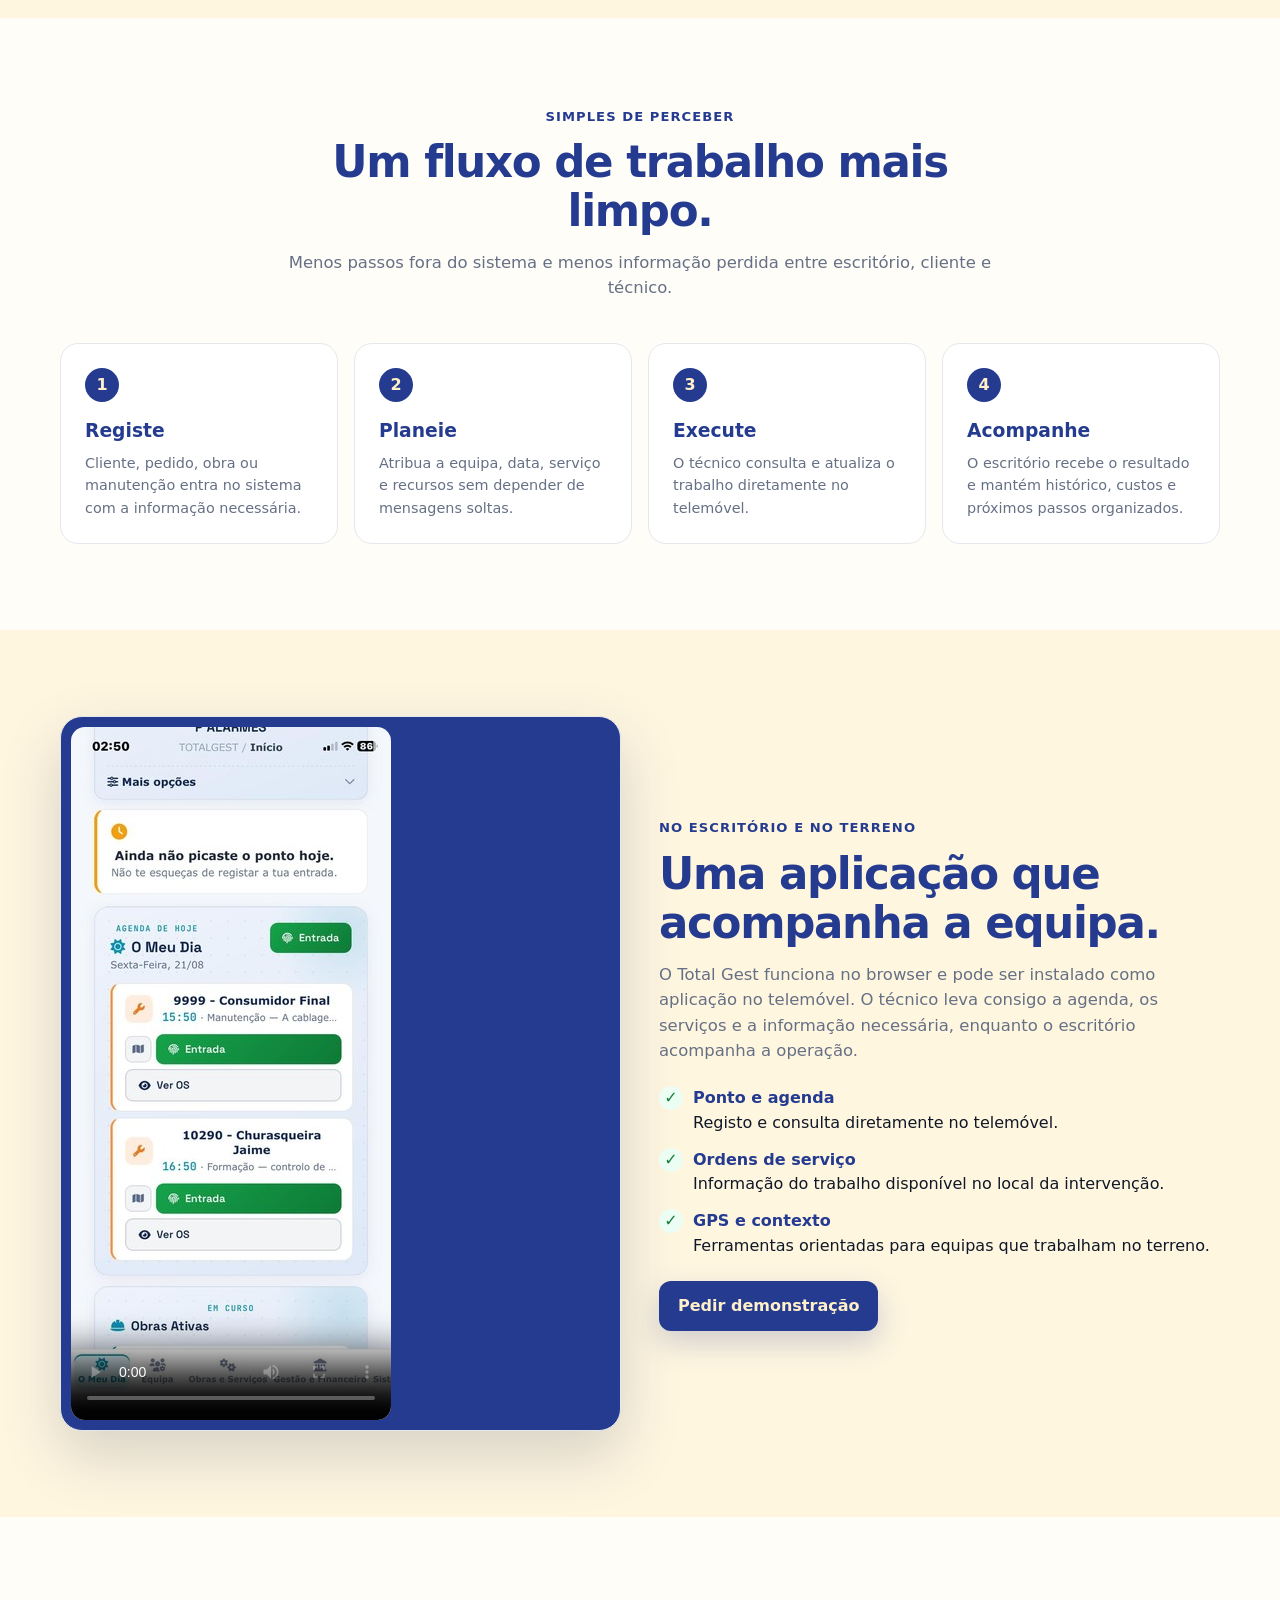
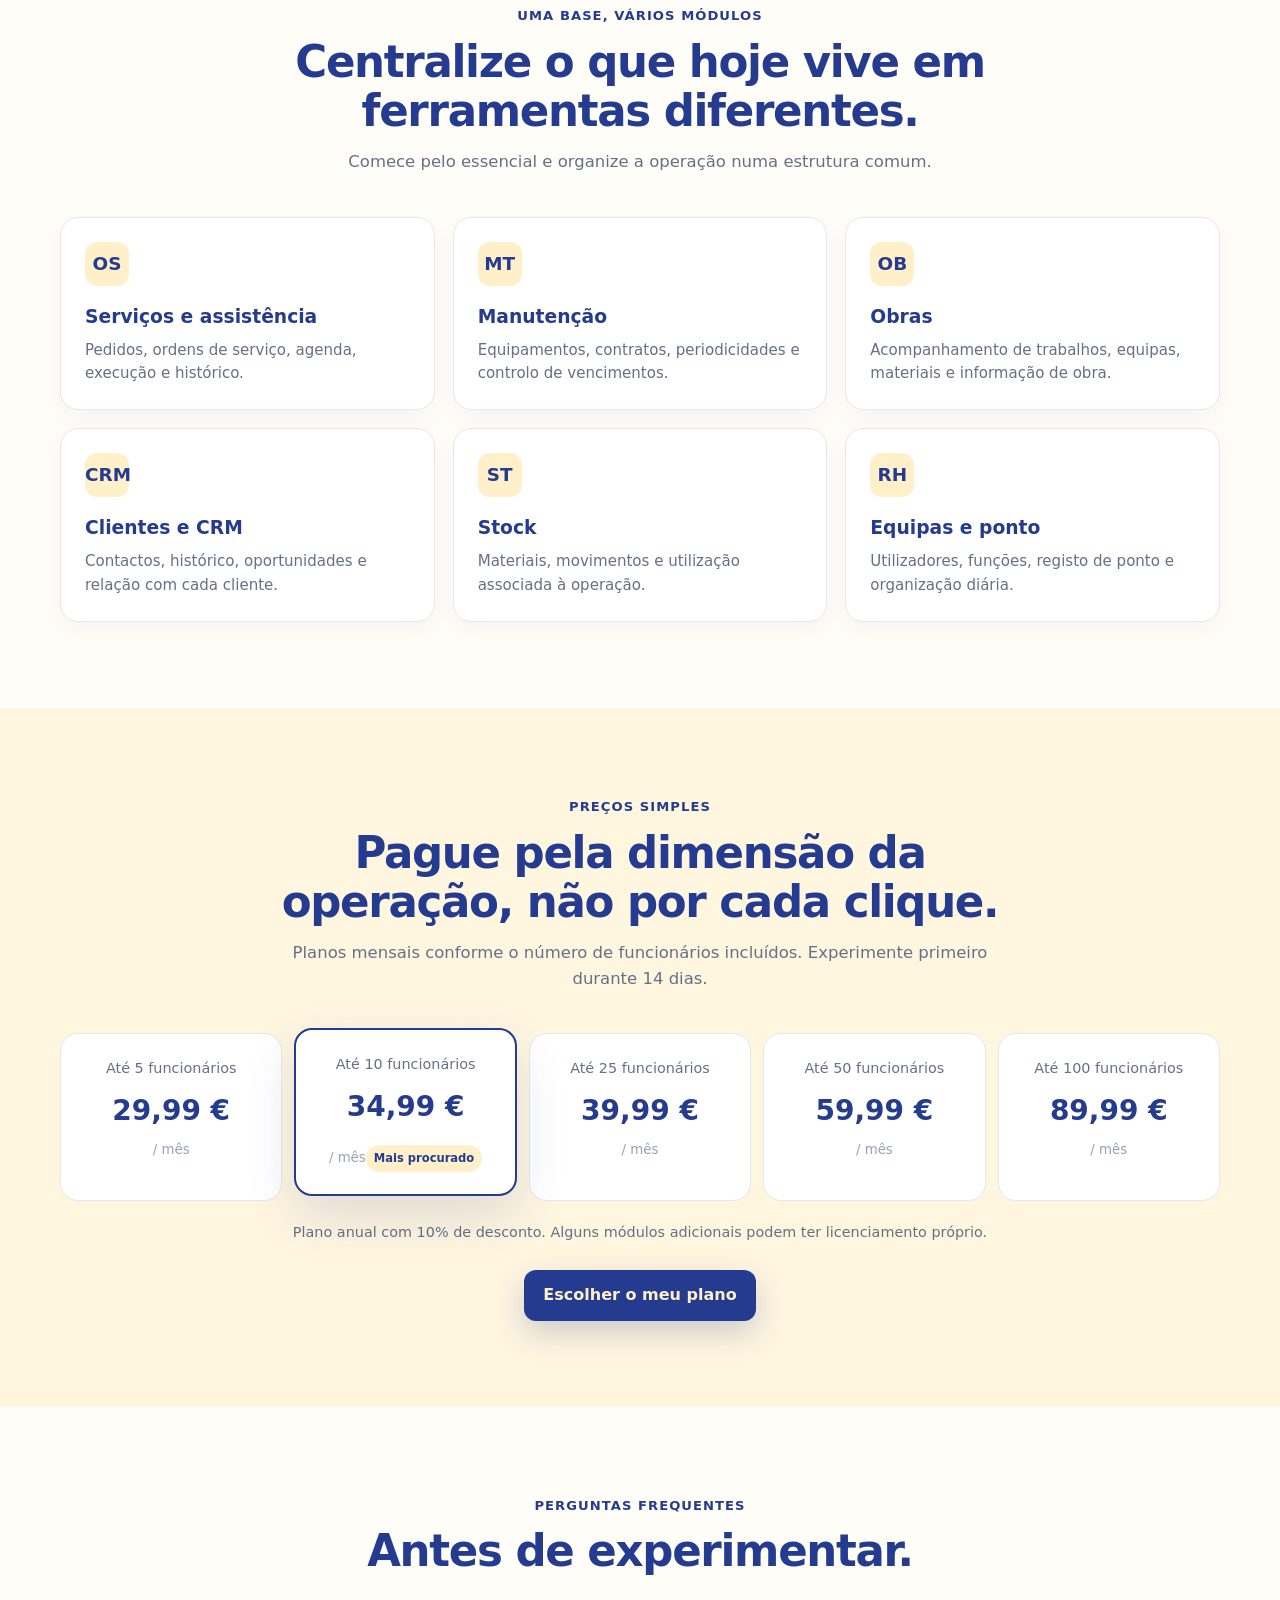
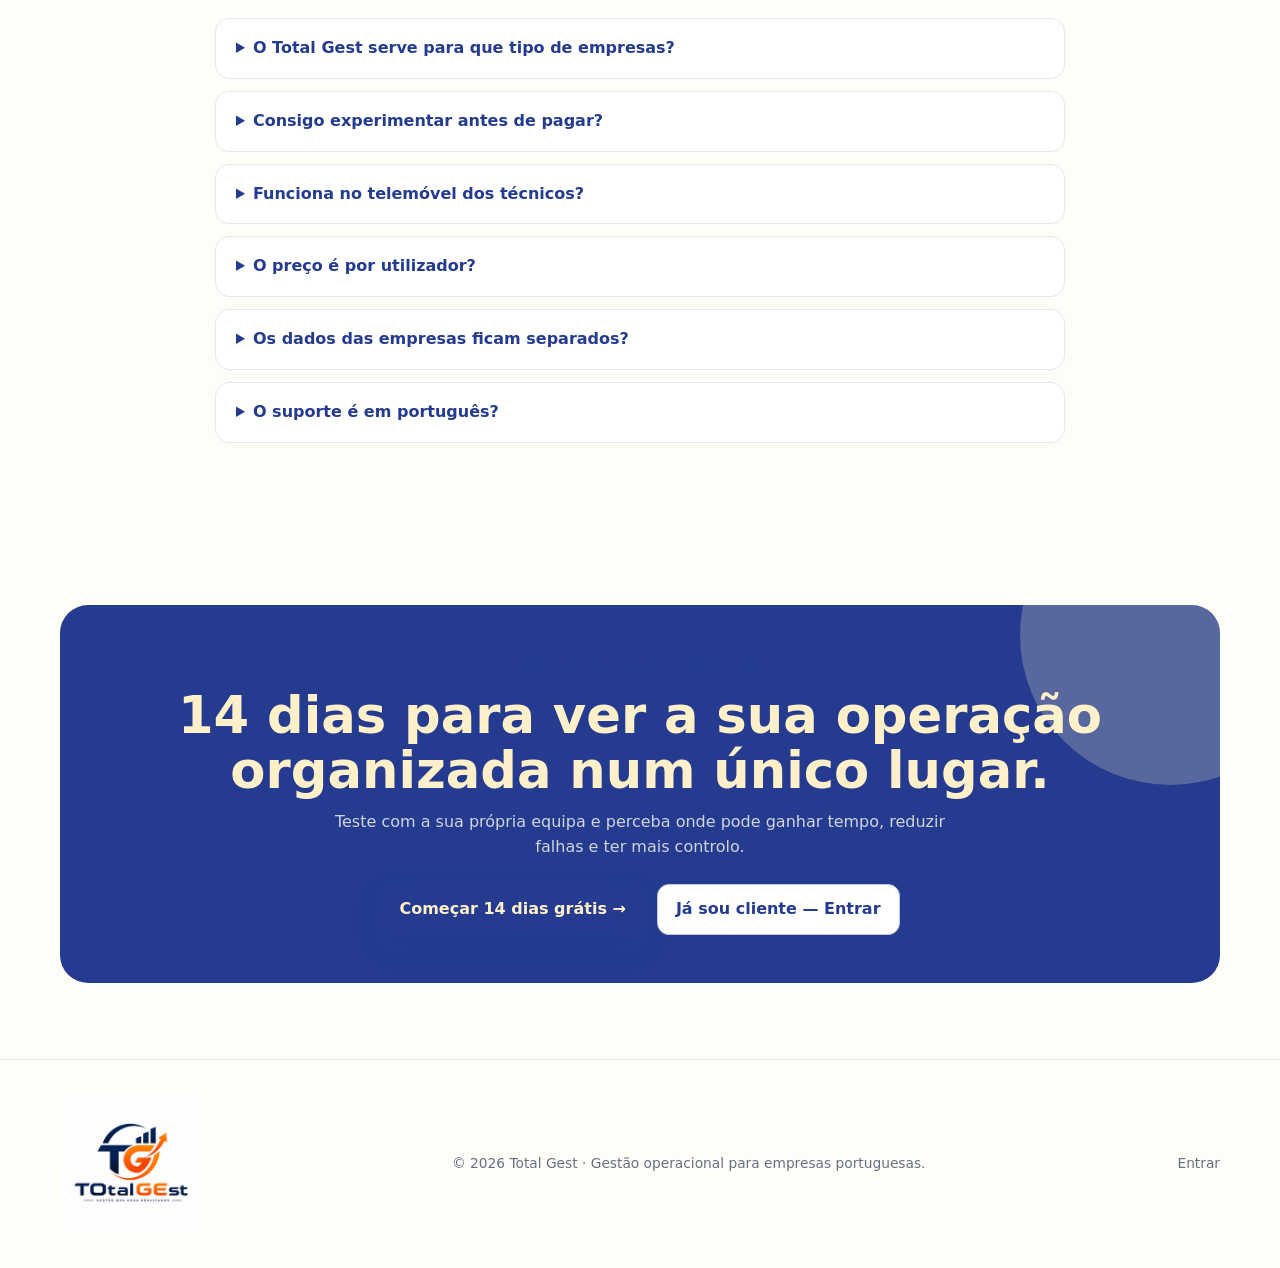
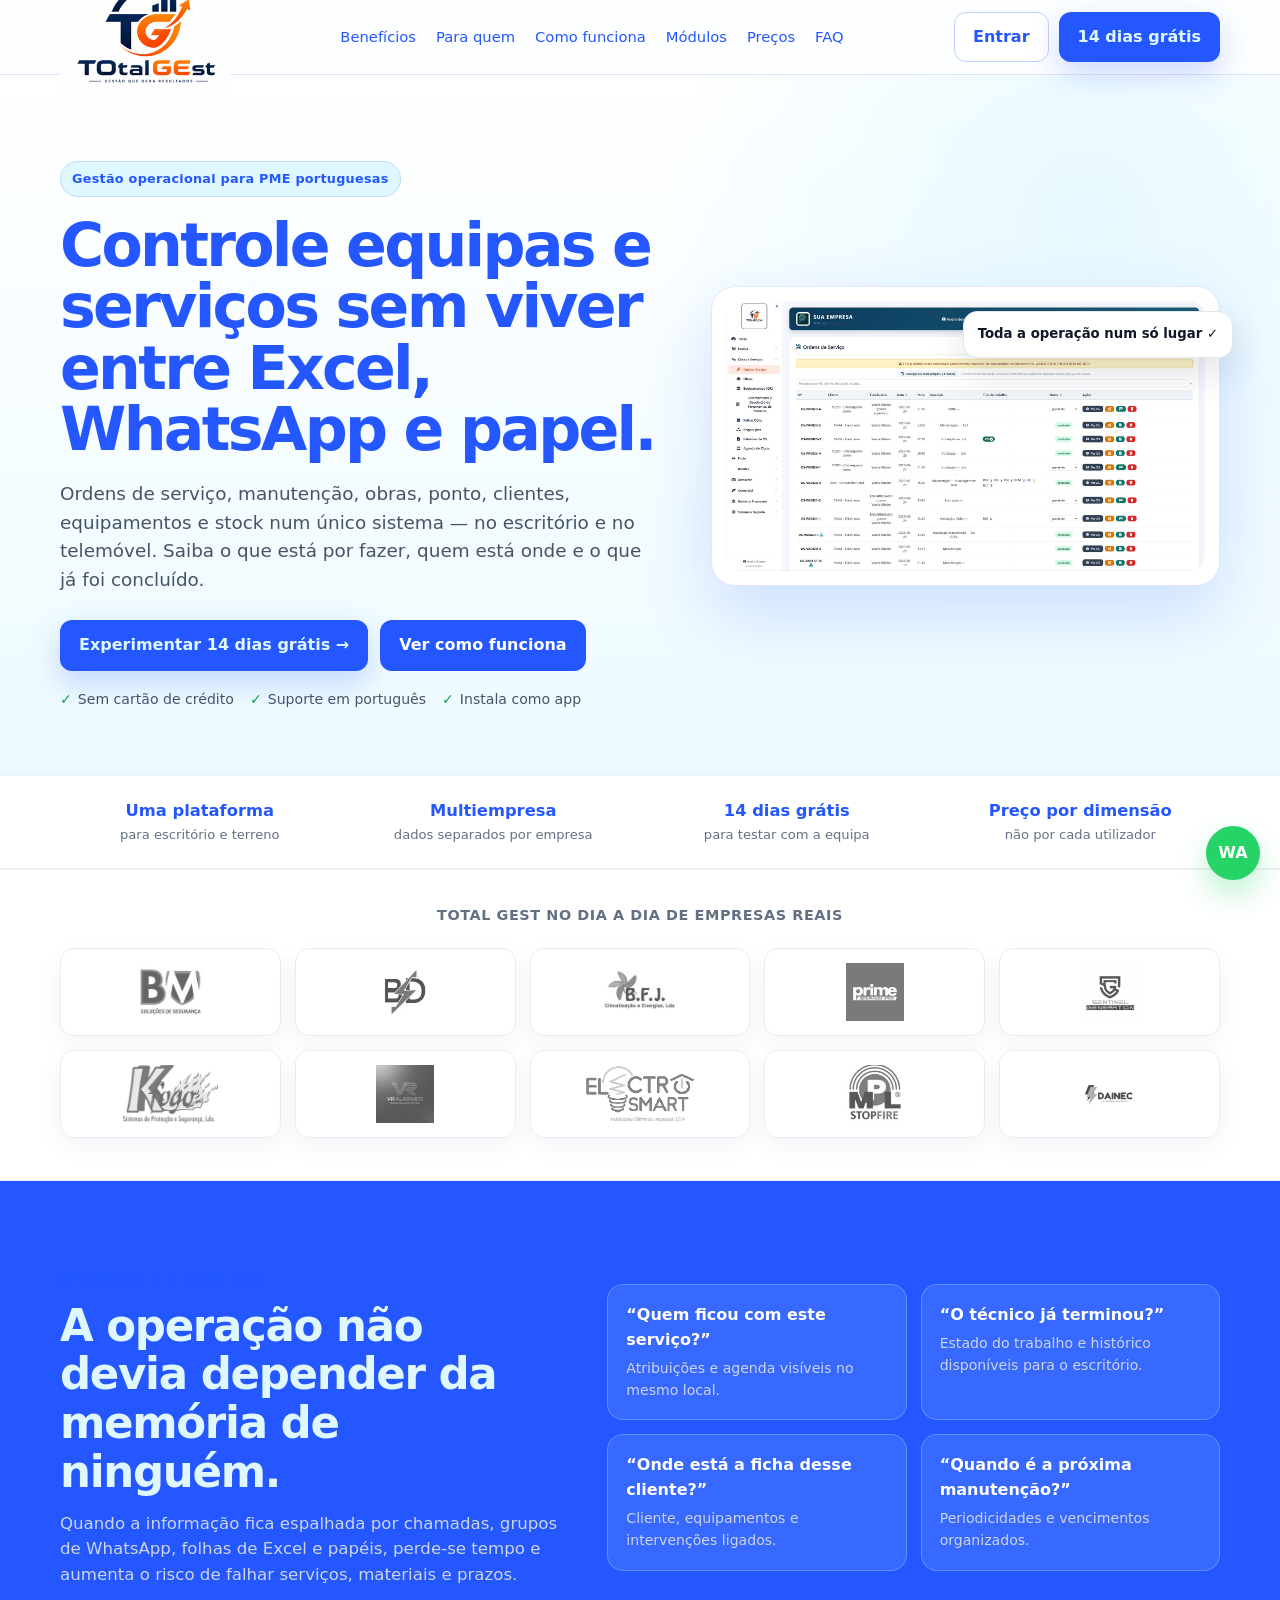
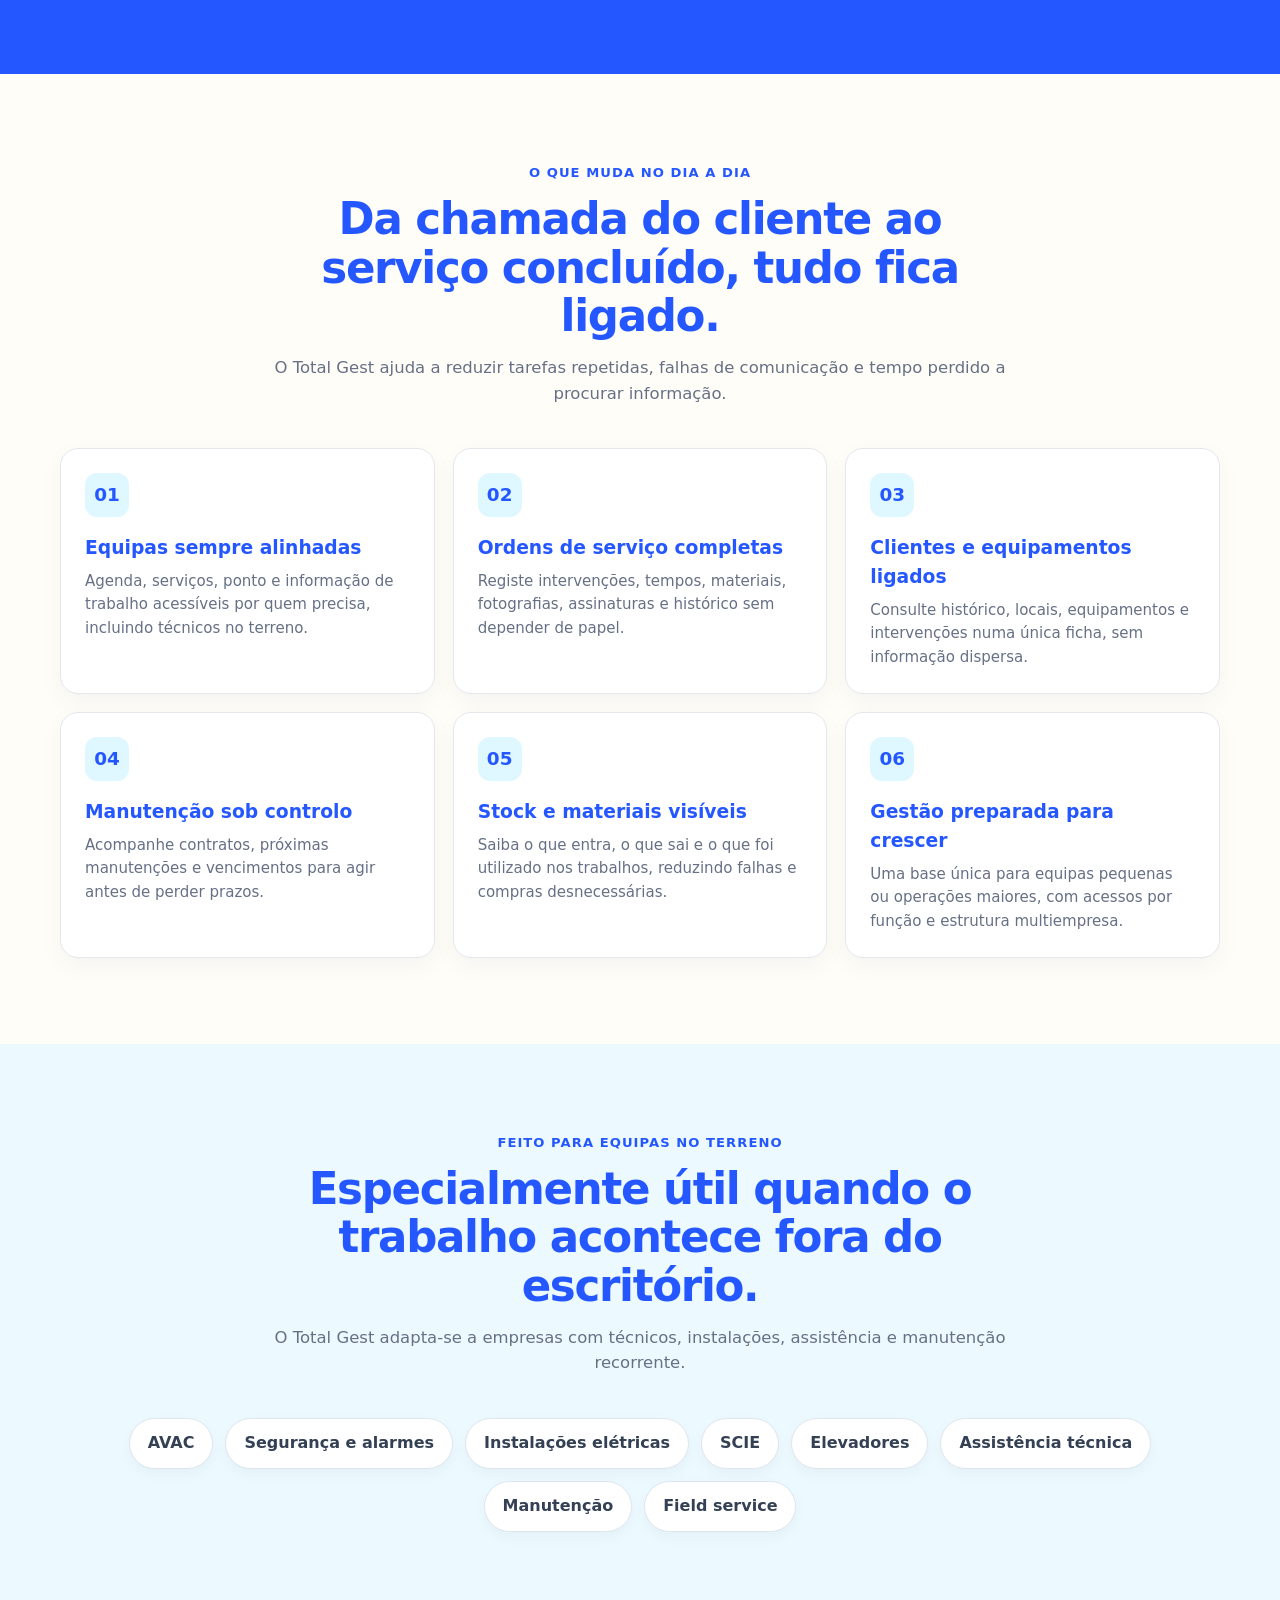
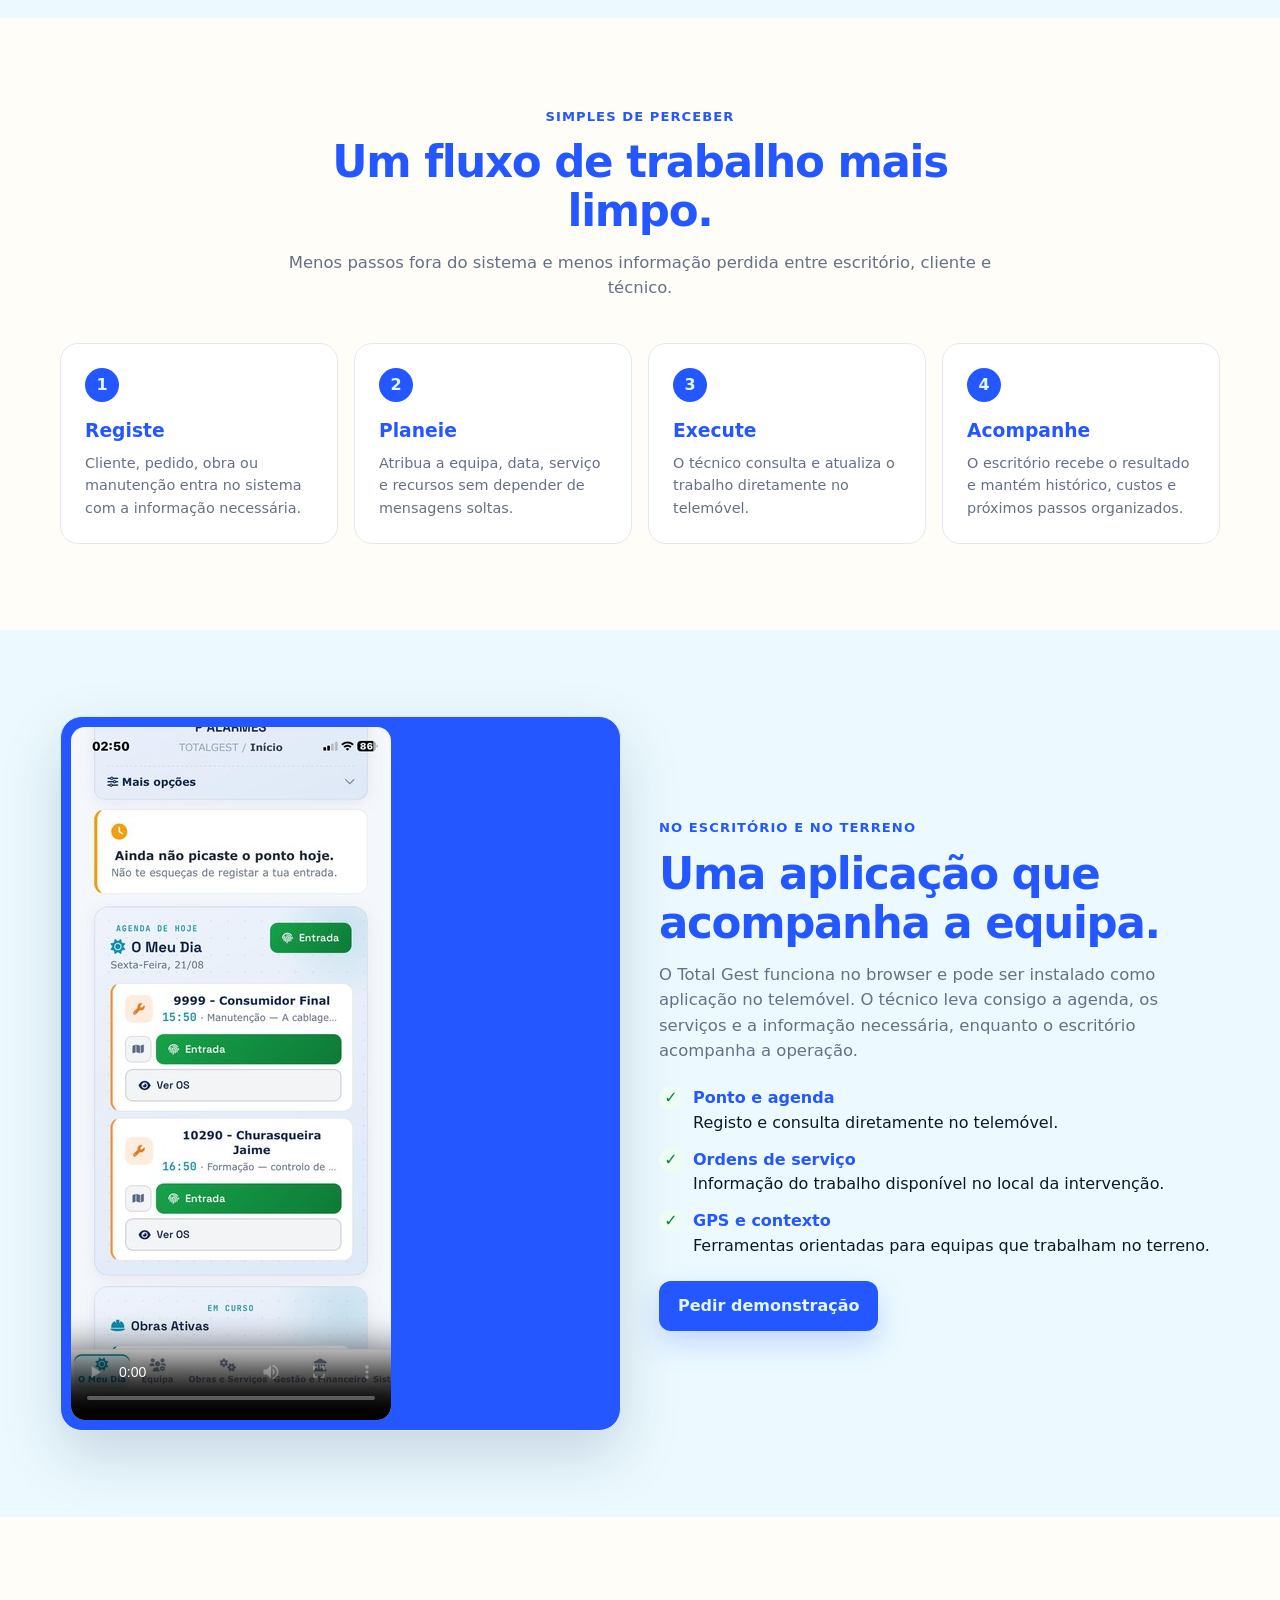
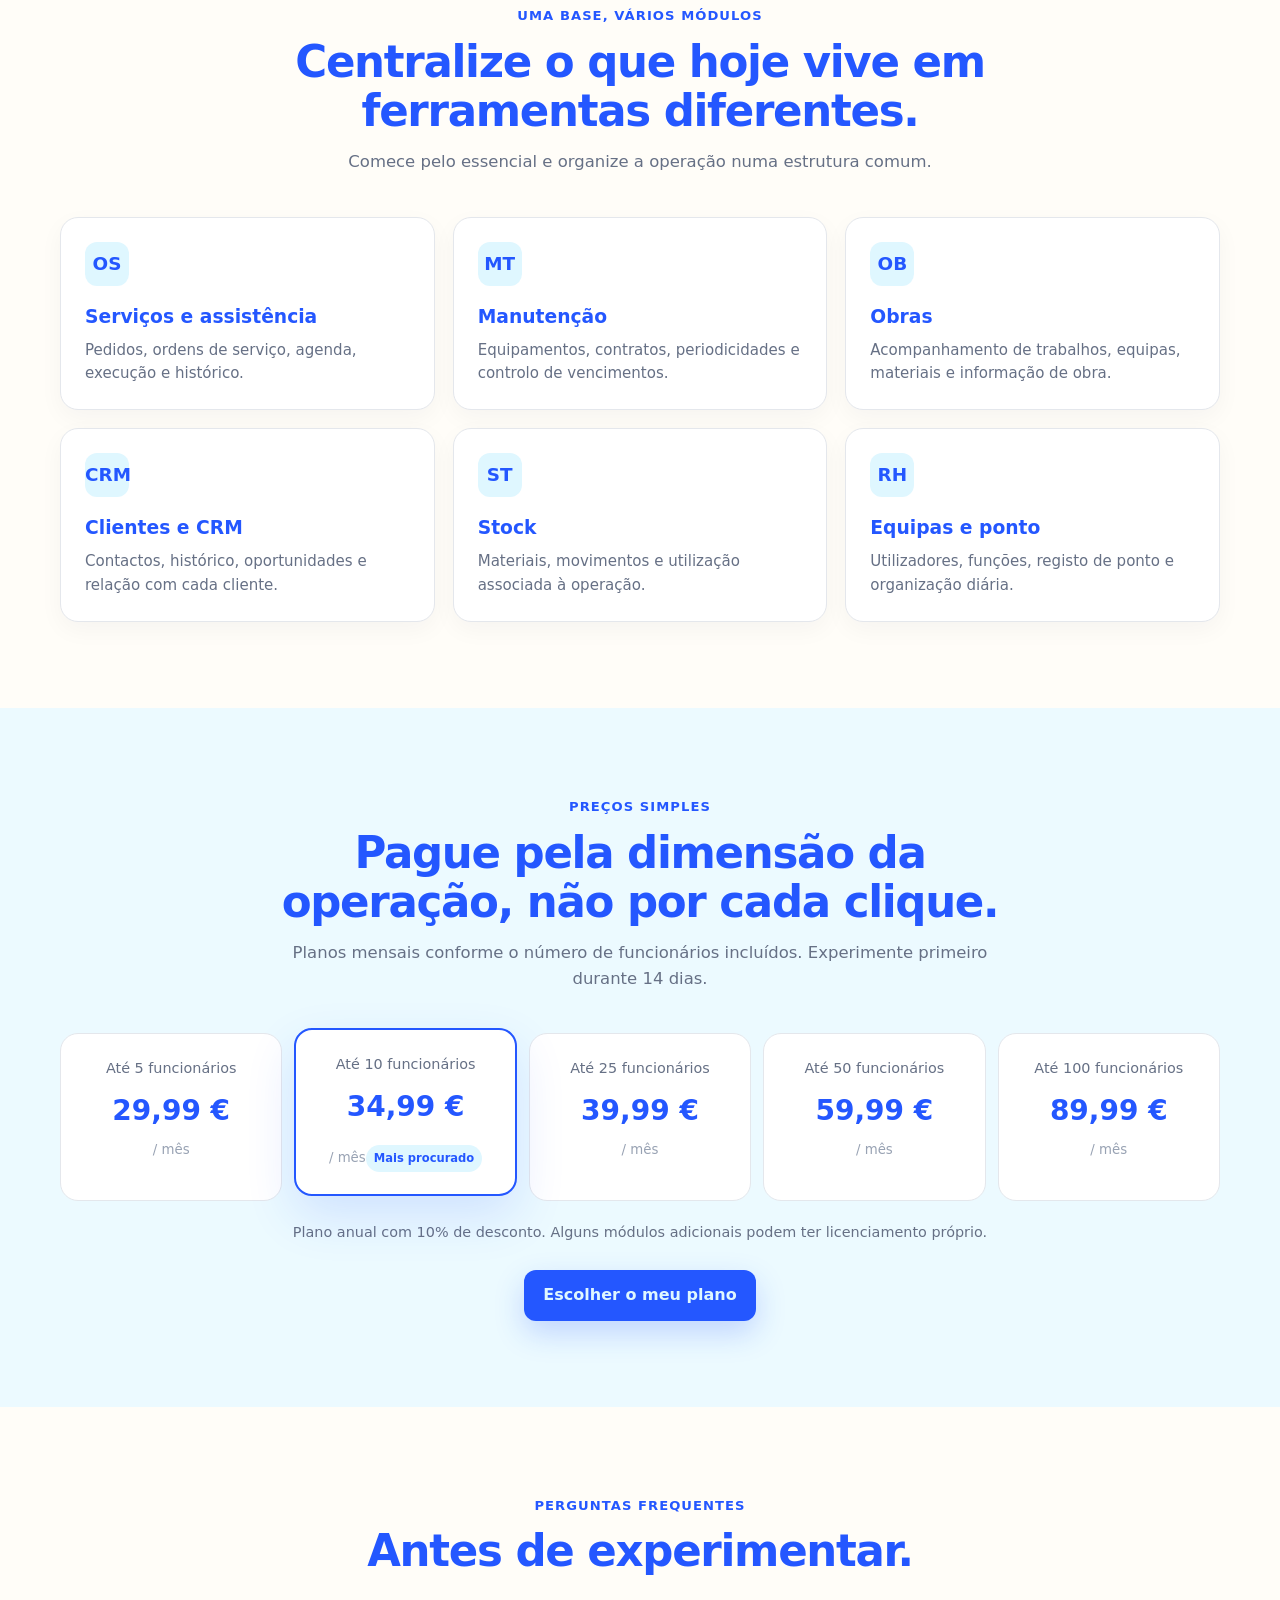
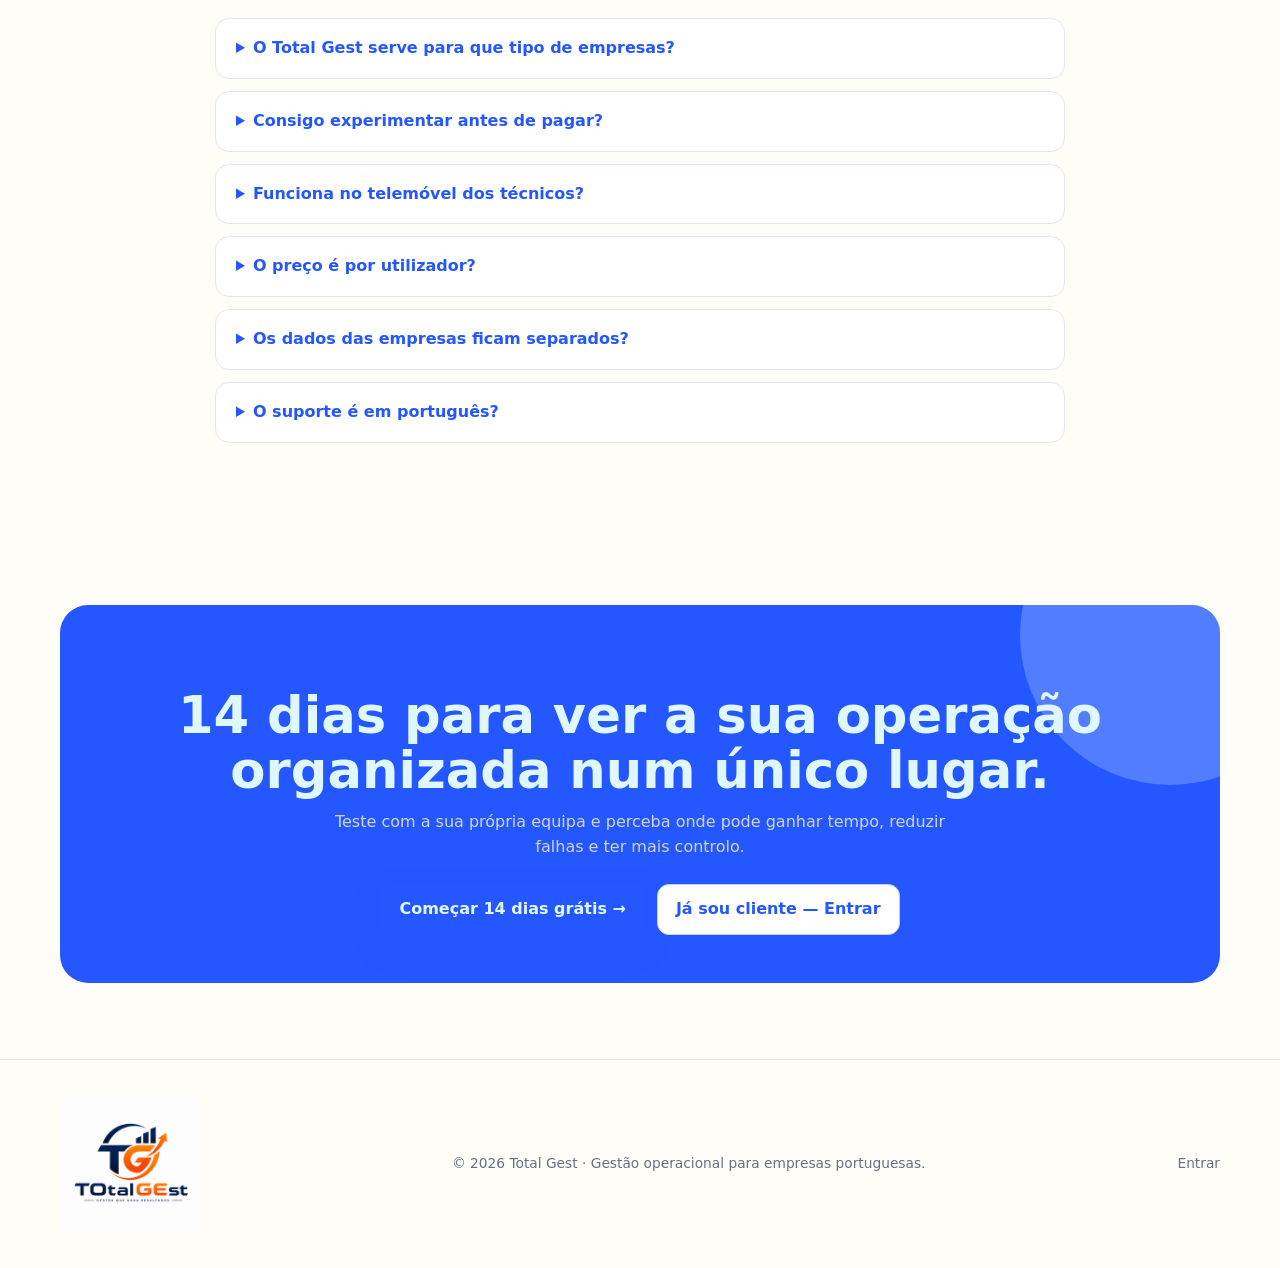
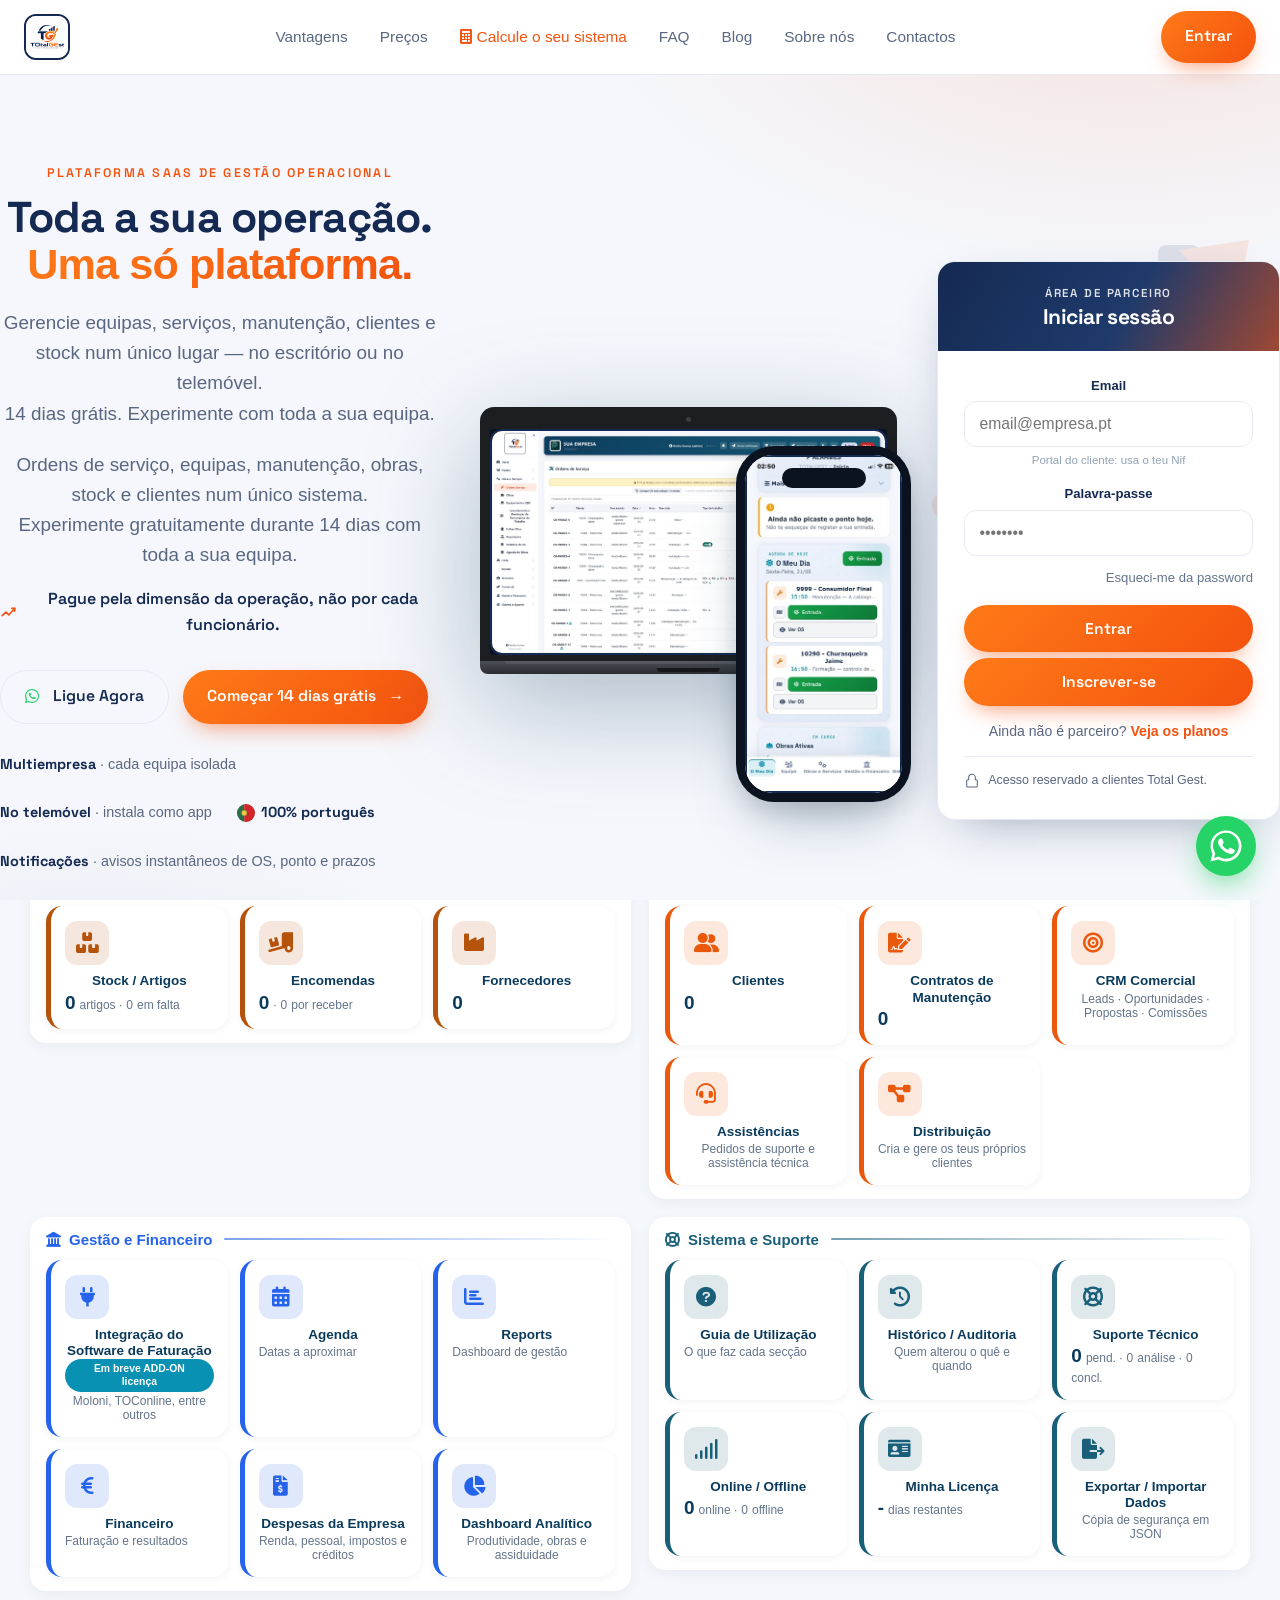
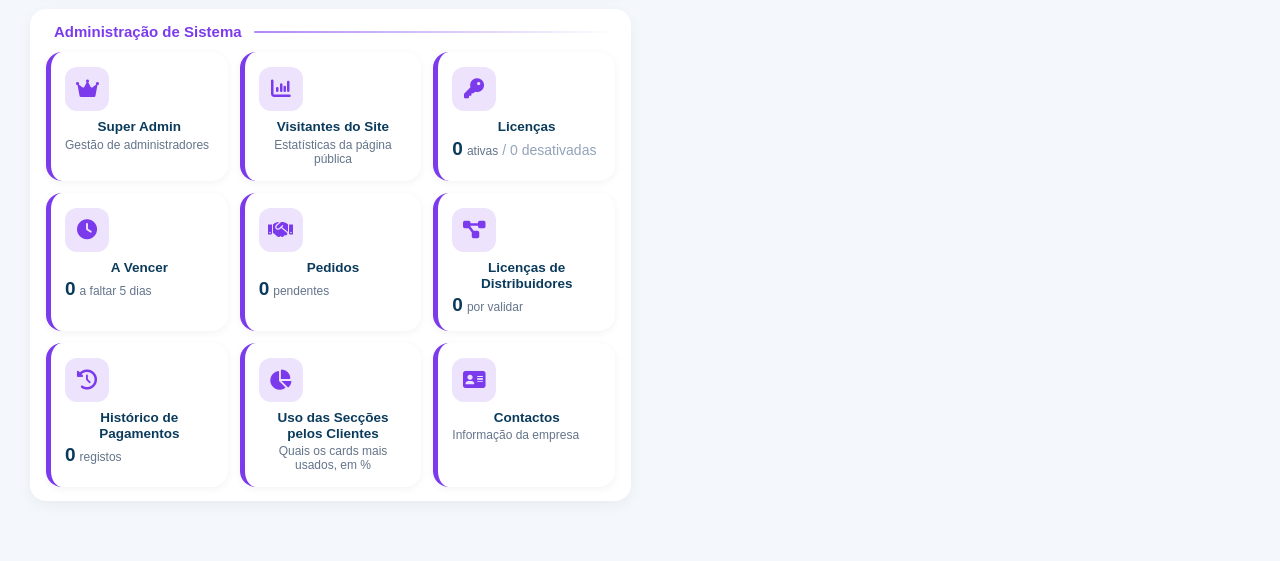
